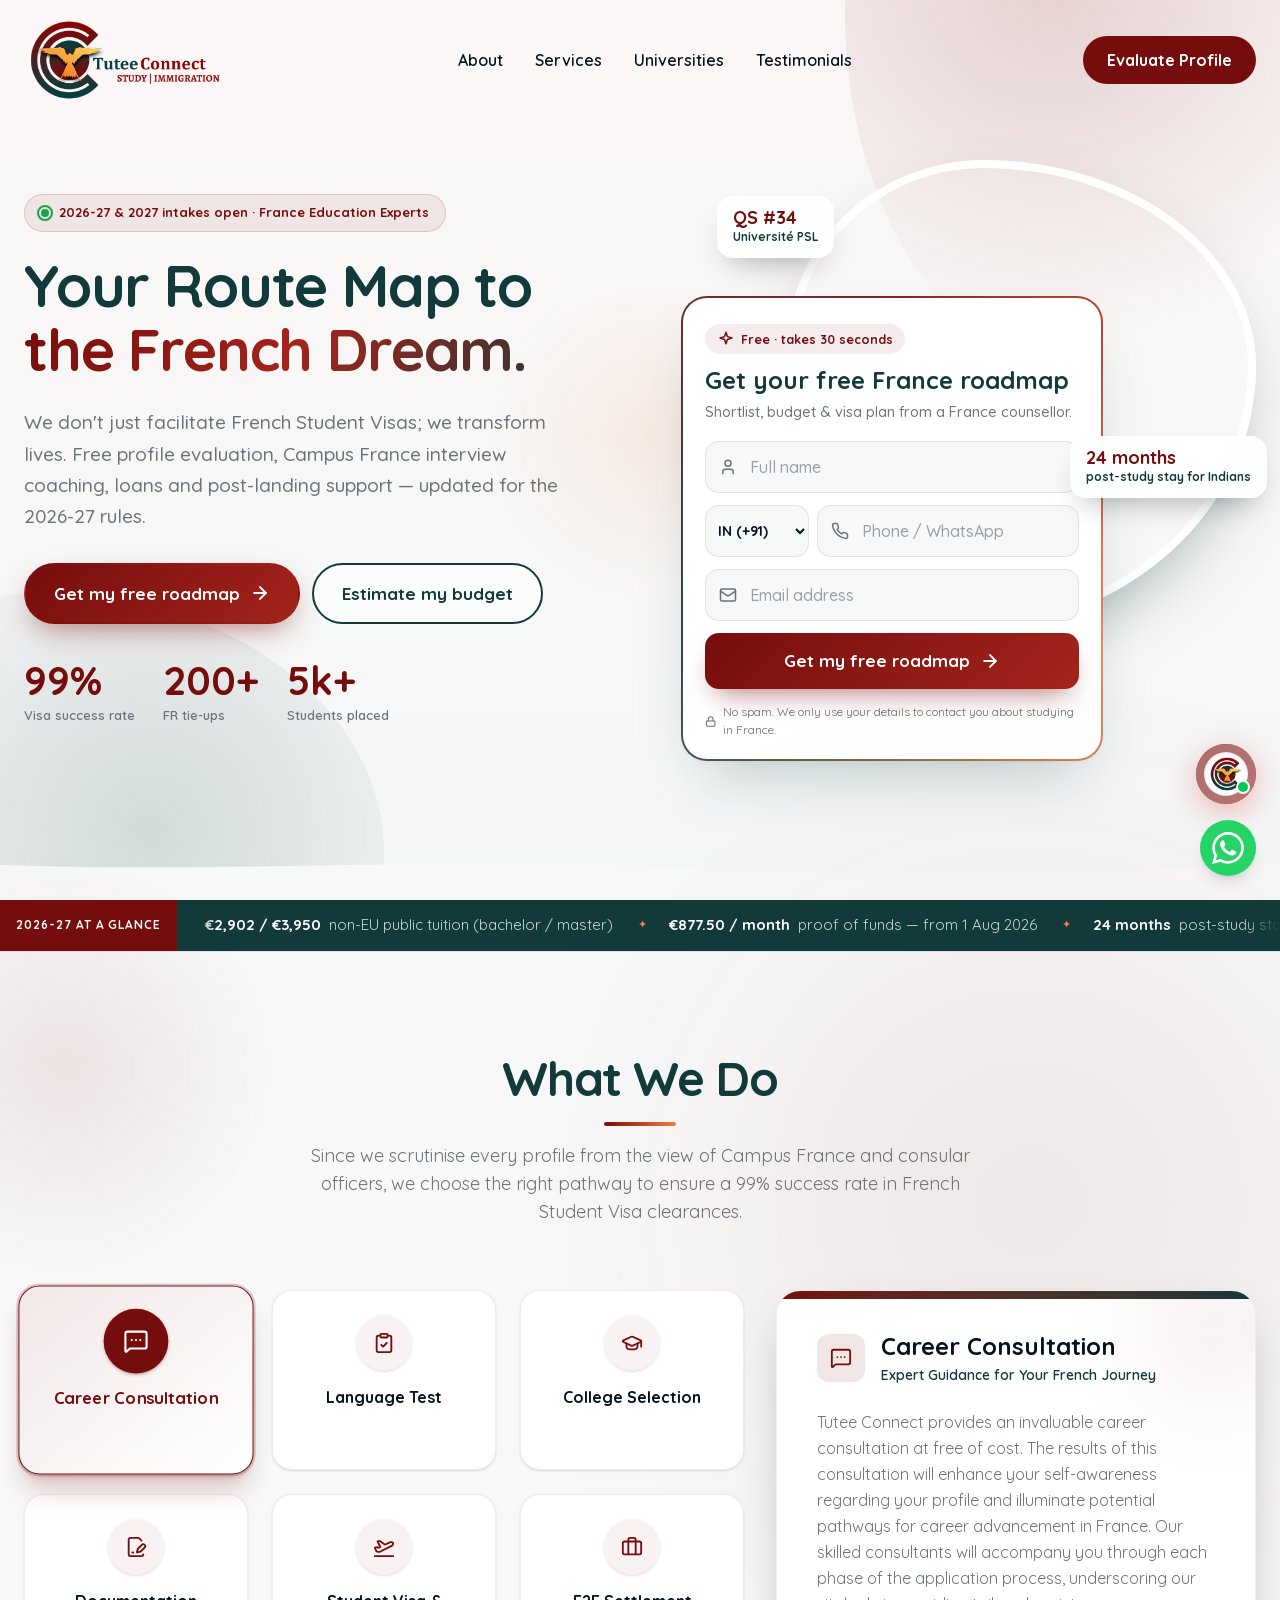
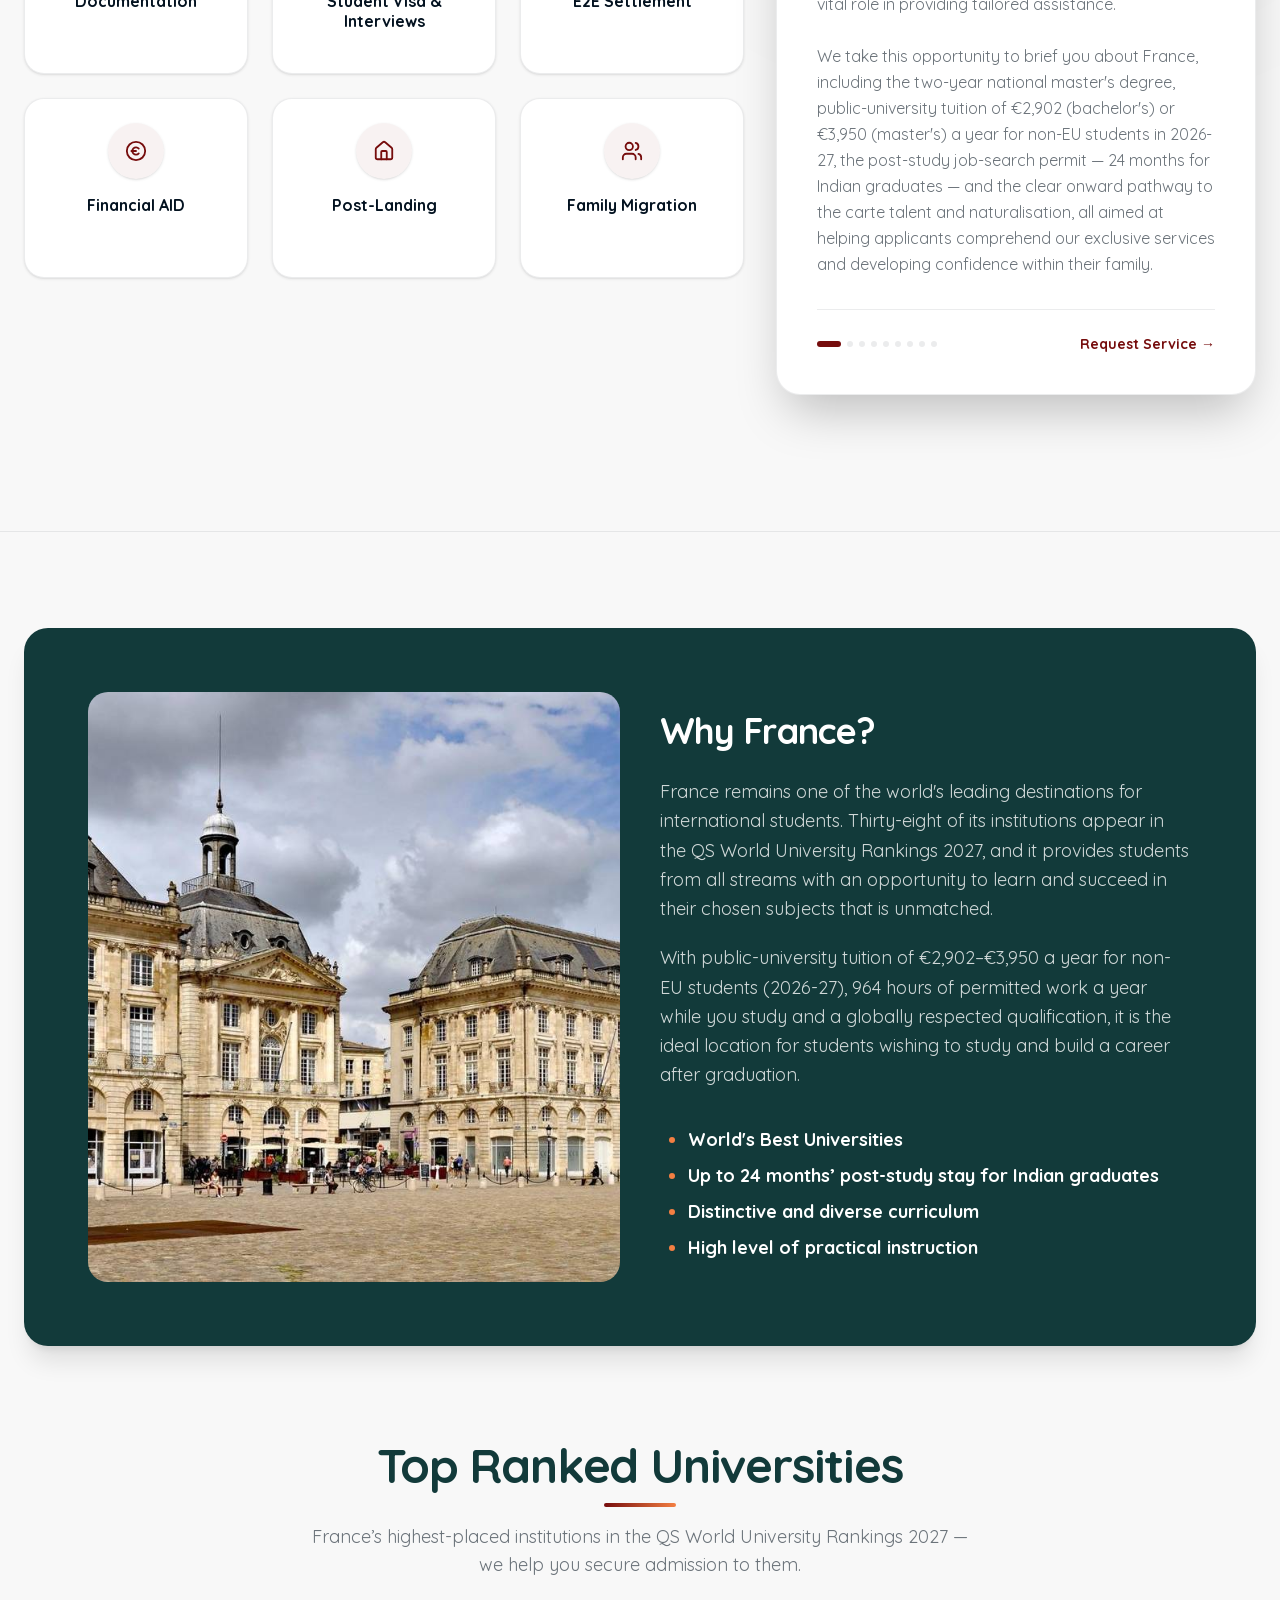
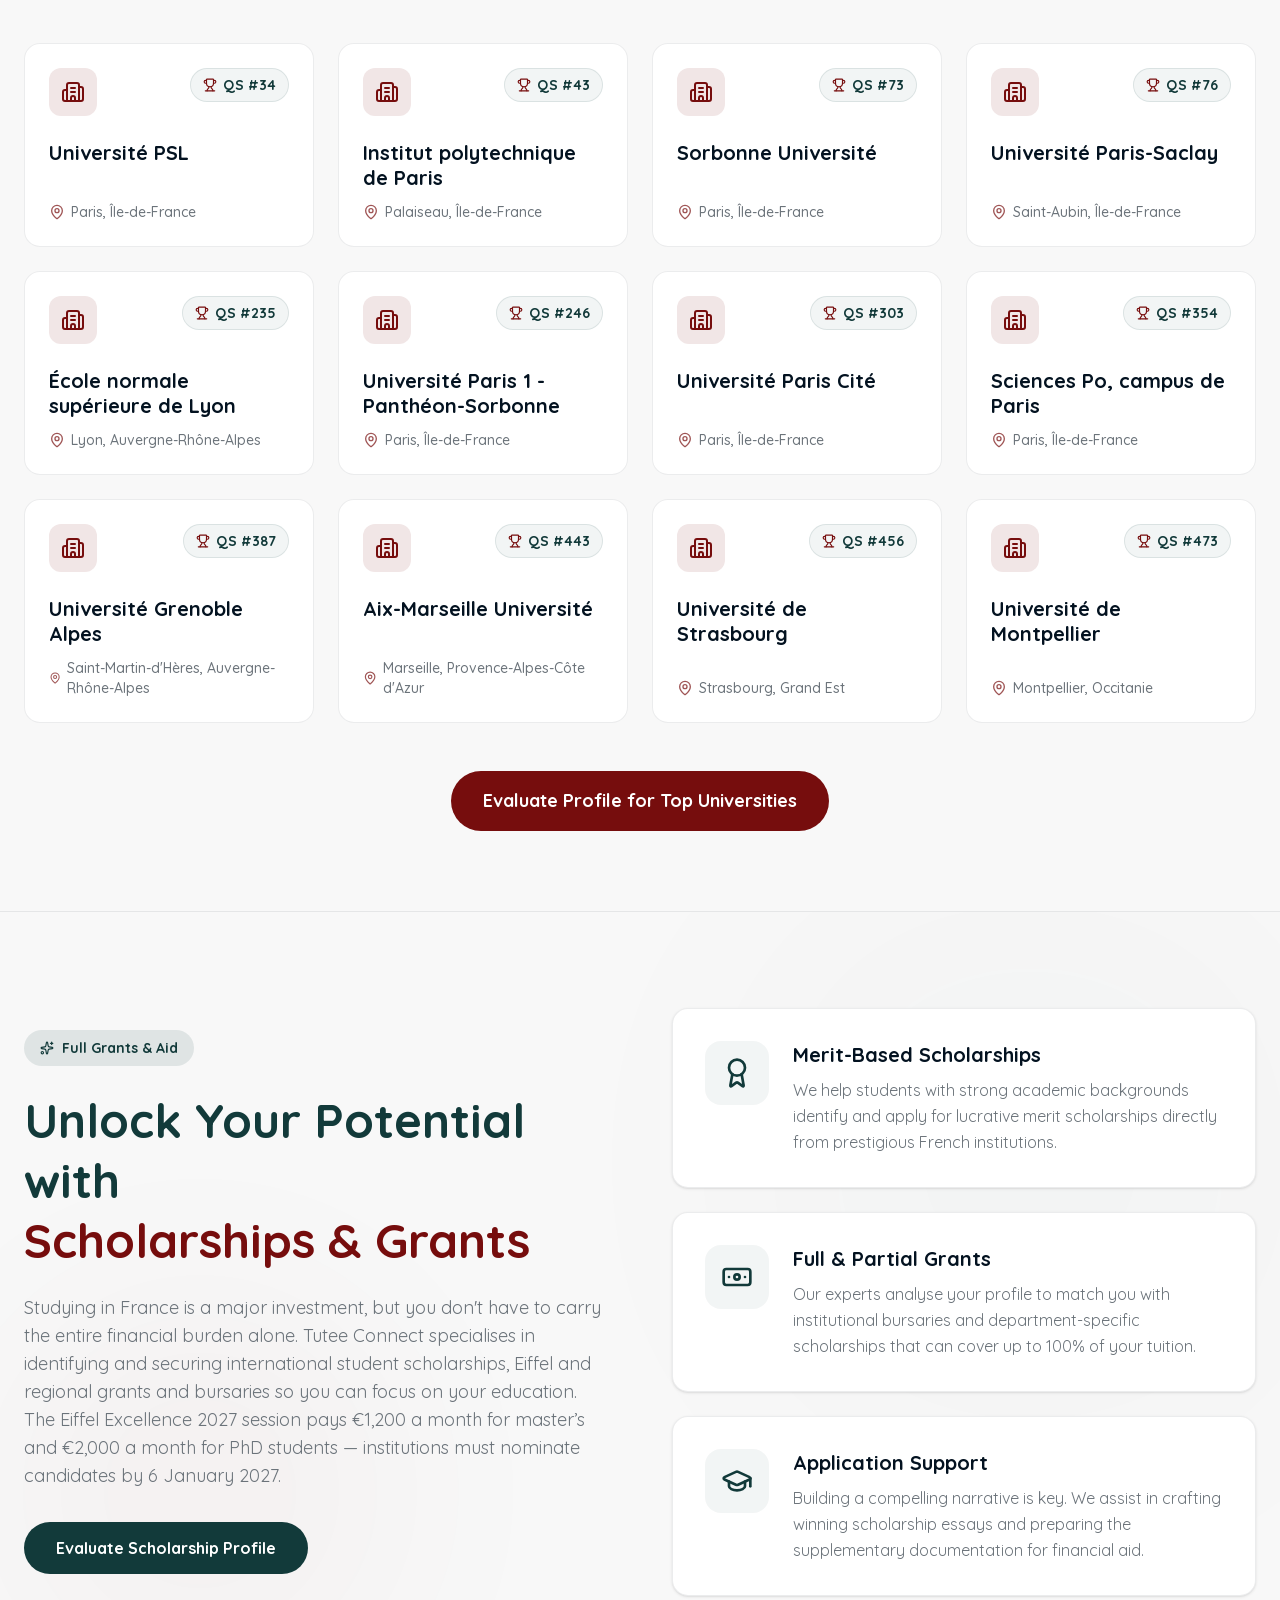
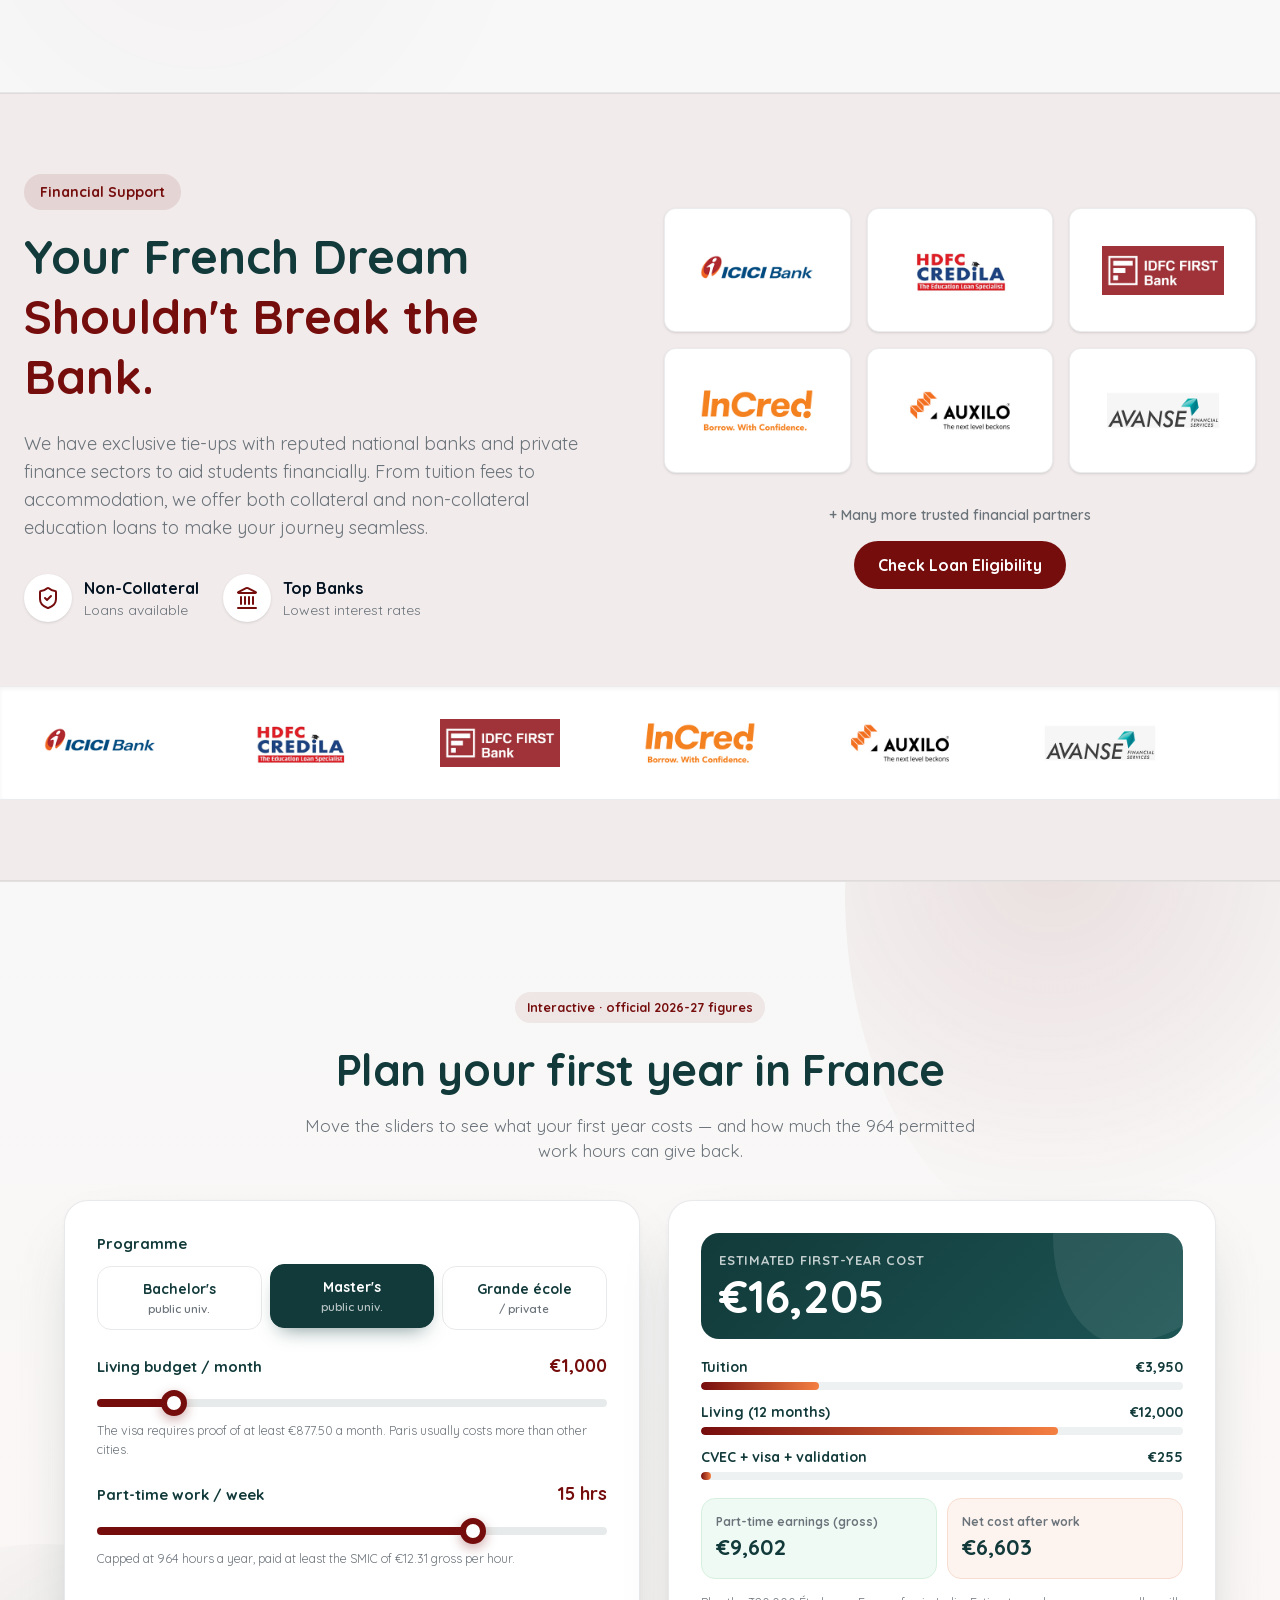
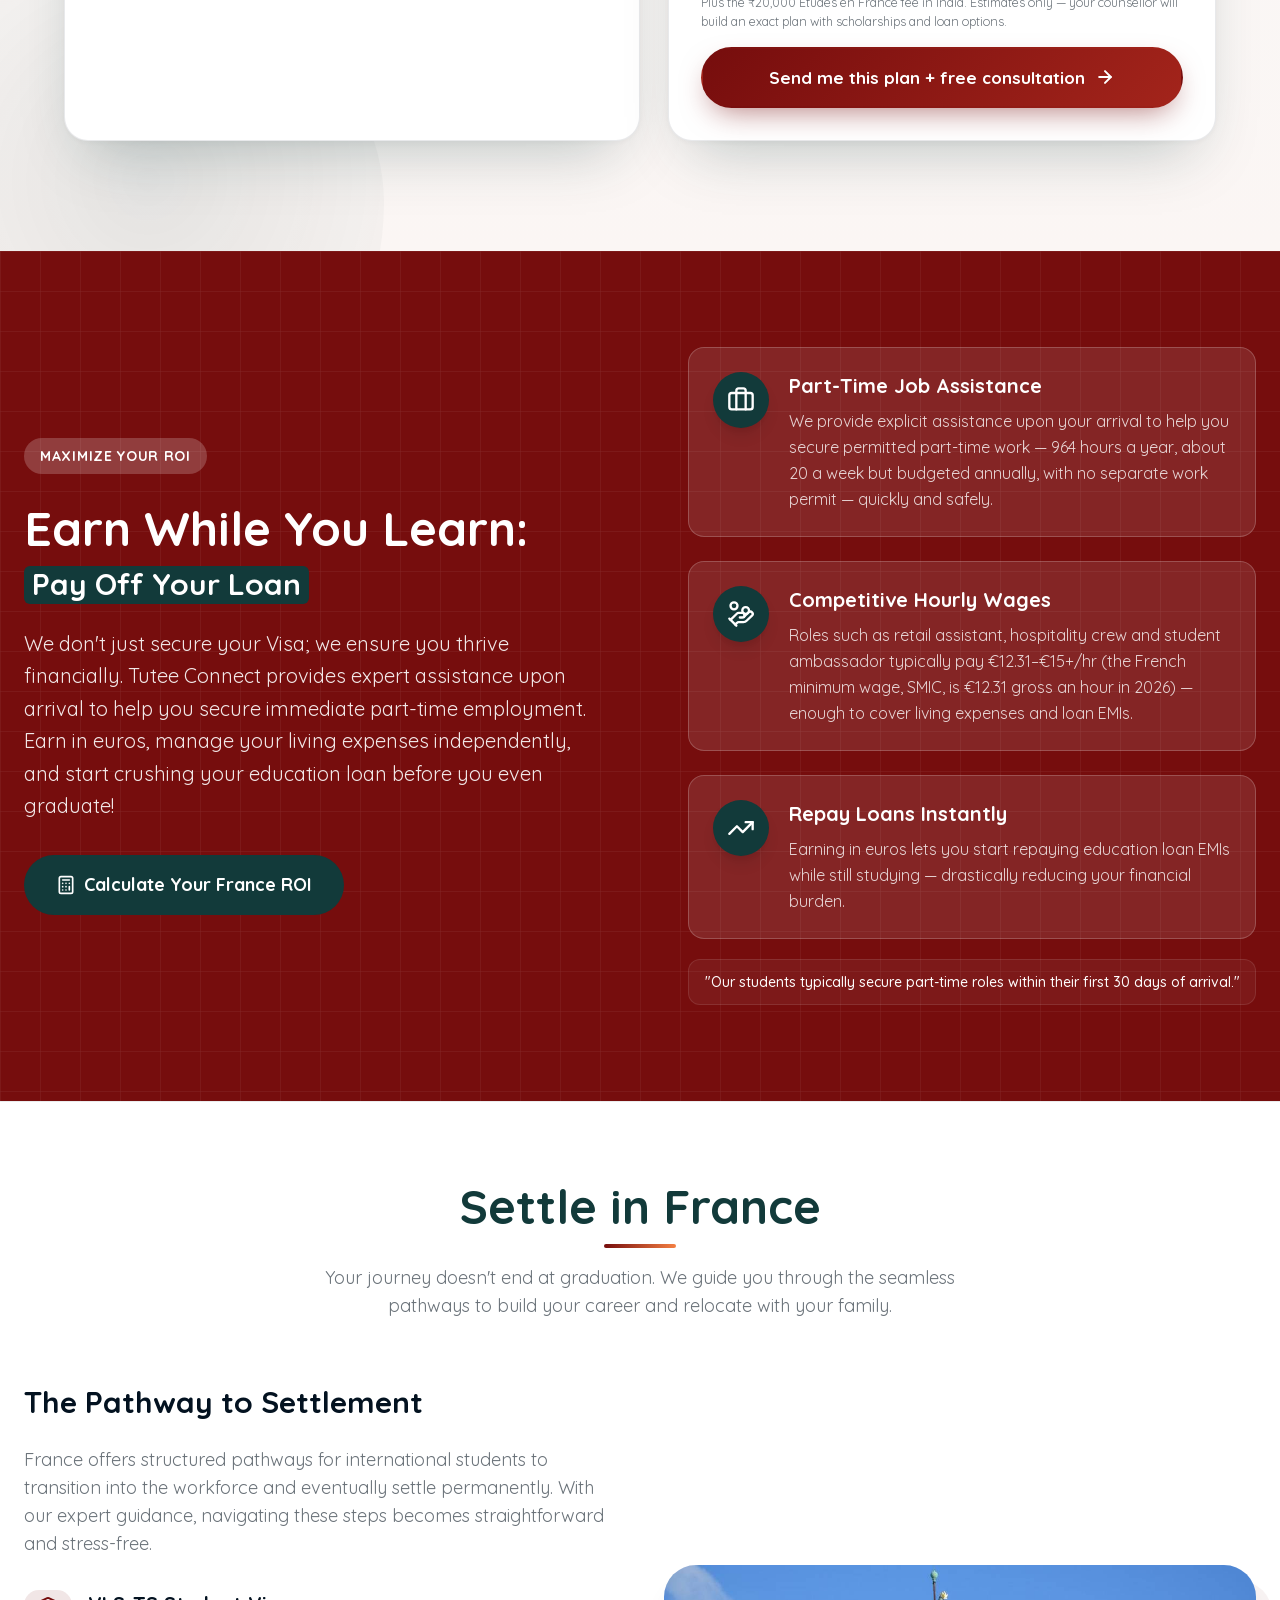
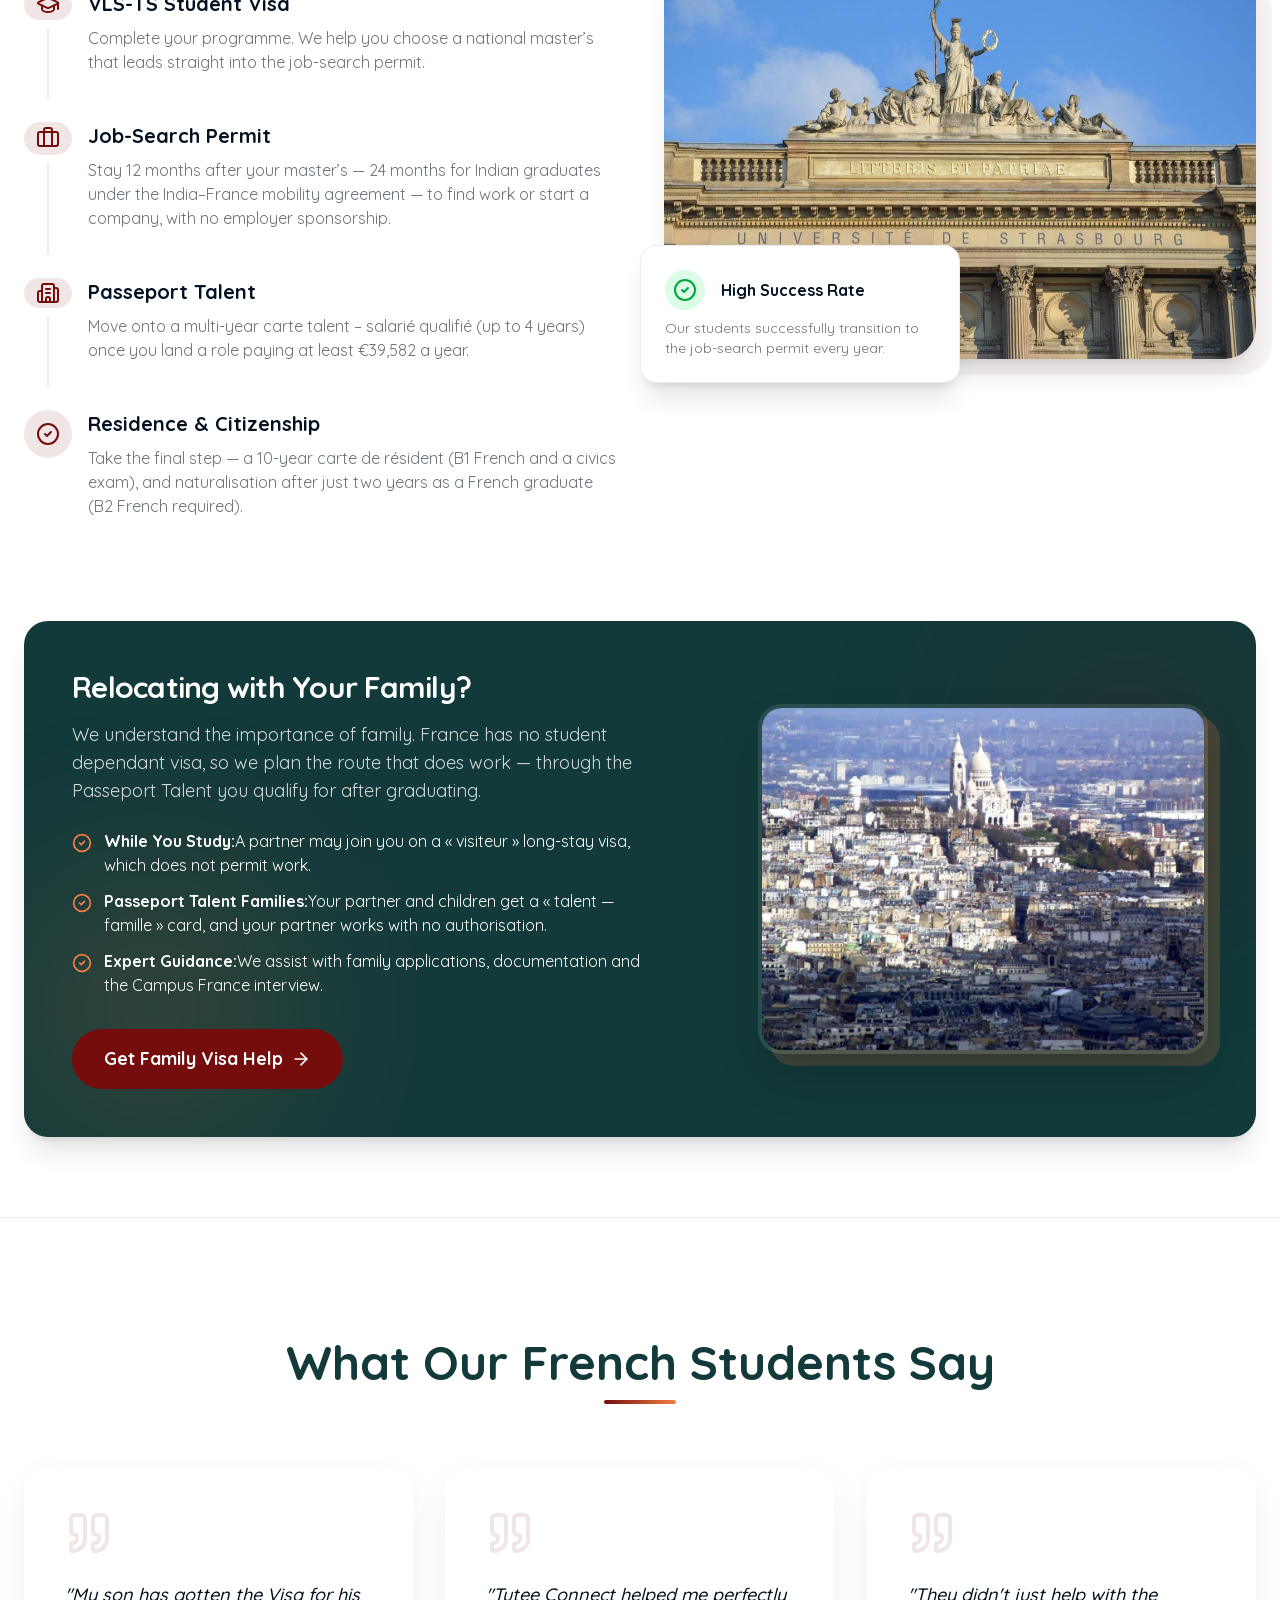
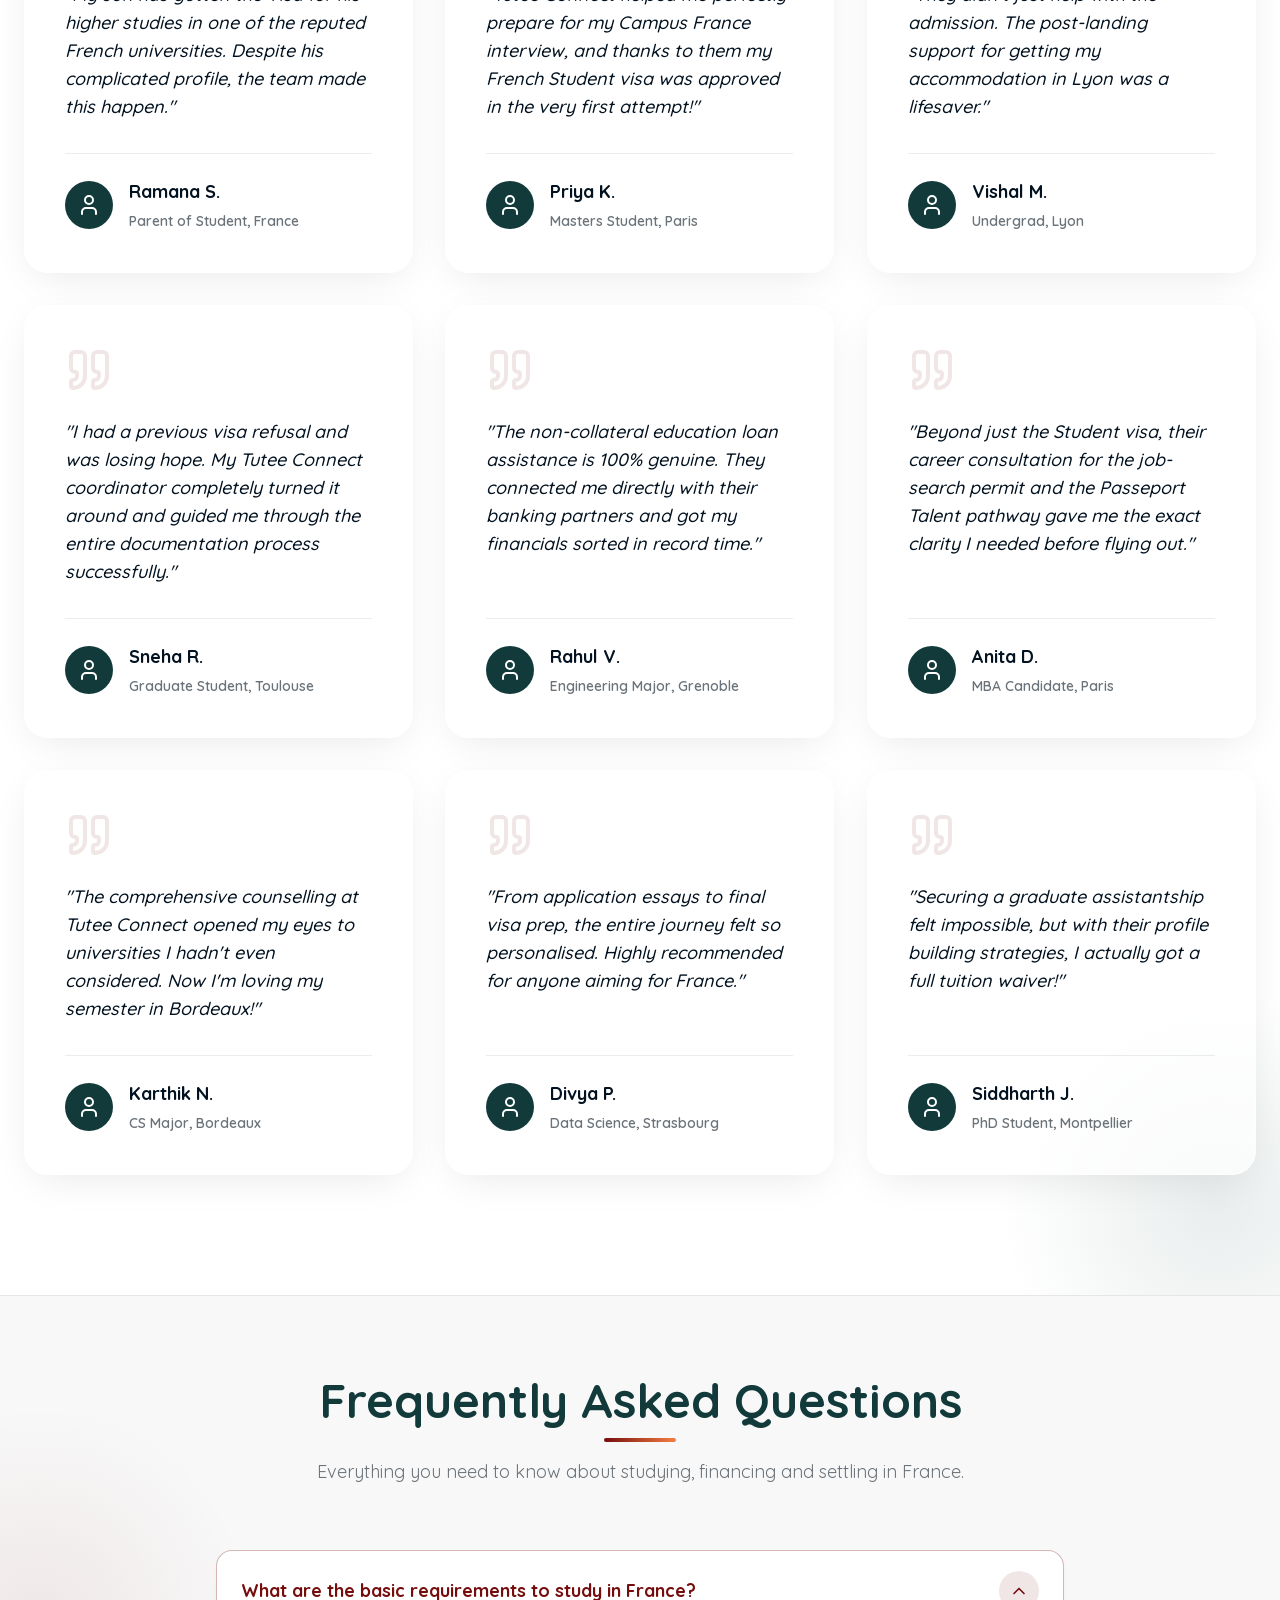
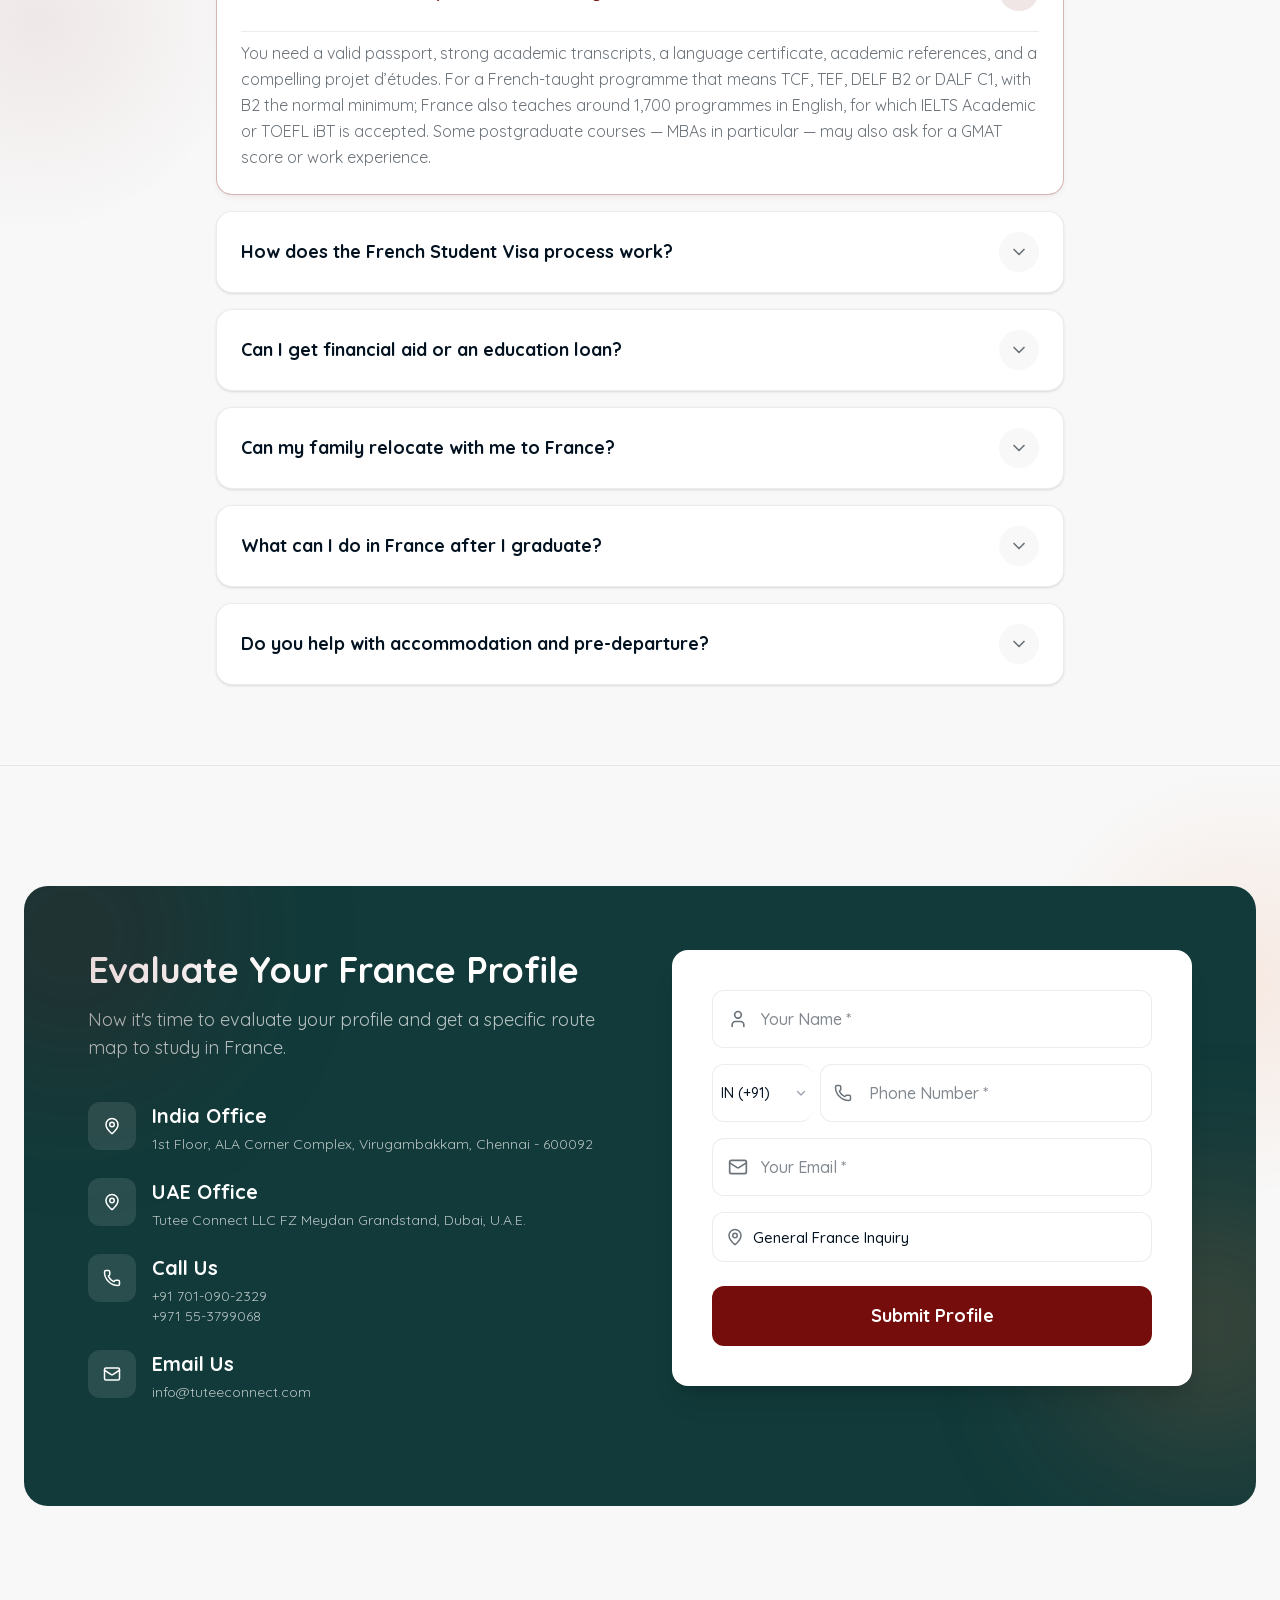
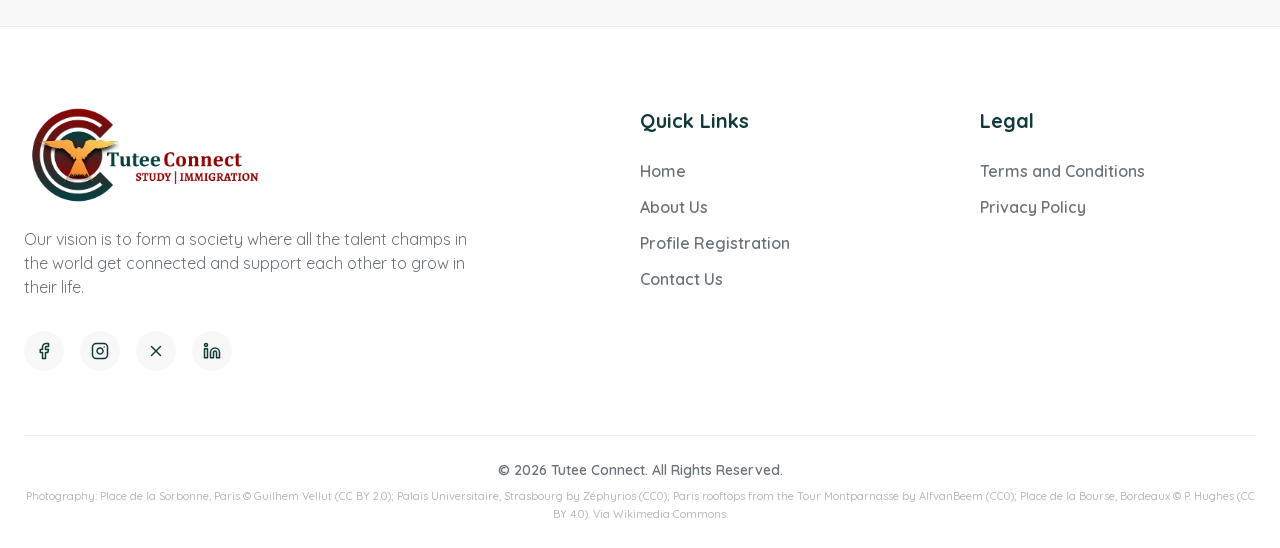
==== index.html @ 2ad83a49 "Ui and layout changes" ====
<!DOCTYPE html>
<html lang="en" style="color-scheme: light;">
<head>
  <meta charset="UTF-8">
  <meta name="viewport" content="width=device-width, initial-scale=1.0">
  <meta name="color-scheme" content="light">
  <title>Study in France 2026-27 | Tutee Connect — Free Profile Evaluation</title>
  <meta name="description" content="France education experts. End-to-end guidance for the VLS-TS student visa, Campus France applications, public university admissions (EUR 2,902 bachelor / EUR 3,950 master for non-EU students in 2026-27), Eiffel scholarships, education loans and settlement. 99% visa success rate.">
  <link rel="icon" href="./assets/img/logo/icon.png">
  <link rel="preload" as="style" href="./assets/css/quicksand.css">
  <link rel="stylesheet" href="./assets/css/quicksand.css">
  <link rel="preload" as="font" type="font/woff2" href="./assets/fonts/quicksand-latin.woff2" crossorigin>
  <link rel="preload" as="image" type="image/webp" href="./assets/img/photos/students-campus.webp" media="(min-width: 768px)">
  <link rel="stylesheet" href="./assets/css/main.css">
  <link rel="stylesheet" href="./assets/css/enhance.css">
  <meta name="theme-color" content="#123a3a">
</head>
<body>
<div class="min-h-screen font-sans selection:bg-primary selection:text-white">
<header class="fixed top-0 left-0 w-full z-50 transition-all duration-300 py-3 sm:py-5"><div class="max-w-7xl mx-auto px-4 sm:px-6 flex justify-between items-center"><a class="flex items-center gap-2" data-scroll-to="top" href="./index.html"><img alt="Tutee Connect Logo" class="h-10 sm:h-14 md:h-16 lg:h-20 max-md:h-[54px] w-auto object-contain transition-all duration-300" src="./assets/img/logo/logo.png"/></a><nav class="hidden md:flex gap-8"><a class="font-semibold text-text-main hover:text-primary transition-colors relative after:content-[''] after:absolute after:-bottom-1 after:left-0 after:w-0 after:h-0.5 after:bg-primary hover:after:w-full after:transition-all" href="https://tuteeconnect.com/about.html" rel="noopener noreferrer" target="_blank">About</a><button class="font-semibold text-text-main hover:text-primary transition-colors relative after:content-[''] after:absolute after:-bottom-1 after:left-0 after:w-0 after:h-0.5 after:bg-primary hover:after:w-full after:transition-all text-left cursor-pointer" data-scroll-to="services">Services</button><a class="font-semibold transition-colors relative after:content-[''] after:absolute after:-bottom-1 after:left-0 after:h-0.5 after:bg-primary hover:after:w-full after:transition-all text-text-main hover:text-primary after:w-0" href="./universities.html">Universities</a><button class="font-semibold text-text-main hover:text-primary transition-colors relative after:content-[''] after:absolute after:-bottom-1 after:left-0 after:w-0 after:h-0.5 after:bg-primary hover:after:w-full after:transition-all text-left cursor-pointer" data-scroll-to="testimonials">Testimonials</button></nav><div class="hidden md:flex items-center gap-3"><button class="cursor-pointer inline-flex items-center justify-center px-6 py-3 bg-primary text-white font-bold rounded-full hover:-translate-y-0.5 hover:bg-primary-dark hover:shadow-lg hover:shadow-primary/30 transition-all" data-scroll-to="contact">Evaluate Profile</button></div><div class="md:hidden flex items-center gap-2"><button class="flex items-center justify-center p-2.5 bg-bg-surface border border-border-color shadow-sm rounded-full text-text-main hover:text-primary transition-all active:scale-95 z-50 cursor-pointer" data-mobile-menu-open=""><svg aria-hidden="true" class="lucide lucide-menu" fill="none" height="24" stroke="currentColor" stroke-linecap="round" stroke-linejoin="round" stroke-width="2.5" viewBox="0 0 24 24" width="24" xmlns="http://www.w3.org/2000/svg"><path d="M4 5h16"></path><path d="M4 12h16"></path><path d="M4 19h16"></path></svg></button></div></div><div class="fixed inset-0 z-[100] transition-all duration-400 ease-out md:hidden flex flex-col invisible opacity-0 pointer-events-none" data-mobile-menu=""><div class="absolute inset-0 bg-secondary/40 backdrop-blur-md" data-mobile-menu-backdrop=""></div><div class="relative h-[90vh] mt-auto w-full bg-bg-surface/95 backdrop-blur-3xl rounded-t-[40px] shadow-2xl flex flex-col overflow-hidden transition-transform duration-500 ease-out will-change-transform translate-y-full" data-mobile-menu-panel=""><div class="flex justify-between items-center p-6 sm:p-8 border-b border-border-color"><h3 class="text-xl font-extrabold text-secondary tracking-tight">Navigation</h3><div class="flex items-center gap-2"><button class="p-2.5 text-text-muted rounded-full bg-bg-dark hover:bg-border-color hover:text-primary transition-all active:scale-95 cursor-pointer" data-mobile-menu-close=""><svg aria-hidden="true" class="lucide lucide-x" fill="none" height="24" stroke="currentColor" stroke-linecap="round" stroke-linejoin="round" stroke-width="3" viewBox="0 0 24 24" width="24" xmlns="http://www.w3.org/2000/svg"><path d="M18 6 6 18"></path><path d="m6 6 12 12"></path></svg></button></div></div><nav class="flex-1 overflow-y-auto px-6 sm:px-8 py-8 flex flex-col gap-6"><a class="group flex items-center justify-between font-extrabold text-secondary text-2xl tracking-tight transition-all" href="https://tuteeconnect.com/about.html" rel="noopener noreferrer" target="_blank"><span class="group-hover:text-primary transition-colors">About</span></a><button class="group flex items-center justify-between font-extrabold text-secondary text-2xl tracking-tight transition-all w-full outline-none text-left cursor-pointer" data-scroll-to="services"><span class="group-hover:text-primary transition-colors">Services</span></button><a class="group flex items-center justify-between font-extrabold text-secondary text-2xl tracking-tight transition-all" href="./universities.html"><span class="group-hover:text-primary transition-colors">Universities</span></a><button class="group flex items-center justify-between font-extrabold text-secondary text-2xl tracking-tight transition-all w-full outline-none text-left cursor-pointer" data-scroll-to="testimonials"><span class="group-hover:text-primary transition-colors">Testimonials</span></button></nav><div class="p-6 sm:p-8 bg-bg-surface/80 backdrop-blur-lg border-t border-border-color"><button class="w-full inline-flex items-center justify-center px-8 py-4 bg-primary text-white font-bold text-[19px] rounded-[20px] shadow-xl shadow-primary/25 hover:shadow-primary/40 focus:ring-4 focus:ring-primary/20 transition-all active:scale-95 cursor-pointer" data-scroll-to="contact">Evaluate Profile</button></div></div></div></header>
<main>
<section class="tx-hero" id="home">
<div class="tx-blobs" aria-hidden="true"><i class="tx-blob tx-b1"></i><i class="tx-blob tx-b2"></i><i class="tx-blob tx-b3"></i></div>
<div class="tx-hero-grid">
<div class="tx-hero-copy">
<span class="tx-badge tx-in" style="--d:0"><i class="tx-dot"></i>2026-27 &amp; 2027 intakes open · France Education Experts</span>
<h1 class="tx-h1 tx-in" style="--d:1"><span class="tx-h1-top">Your Route Map to</span> <span class="tx-morph" data-morph="">
<span class="tx-w is-on">the French Dream.</span><span class="tx-w">a Paris Career.</span><span class="tx-w">a Sorbonne Seat.</span><span class="tx-w">a Top-50 Campus.</span></span></h1>
<p class="tx-lead tx-in" style="--d:2">We don't just facilitate French Student Visas; we transform lives. Free profile evaluation, Campus France interview coaching, loans and post-landing support — updated for the 2026-27 rules.</p>
<div class="tx-ctas tx-in" style="--d:3"><a class="tx-btn tx-btn-primary tx-magnetic" href="#lead" data-open-lead="hero">Get my free roadmap <svg aria-hidden="true" viewBox="0 0 24 24" width="20" height="20" fill="none" stroke="currentColor" stroke-width="2.4" stroke-linecap="round" stroke-linejoin="round"><path d="M5 12h14"/><path d="m12 5 7 7-7 7"/></svg></a><button class="tx-btn tx-btn-ghost" data-scroll-to="calculator">Estimate my budget</button></div>
<div class="tx-stats tx-in" style="--d:4"><div><b data-count="99" data-suffix="%">99%</b><span>Visa success rate</span></div><div><b data-count="200" data-suffix="+">200+</b><span>FR tie-ups</span></div><div><b data-count="5" data-suffix="k+">5k+</b><span>Students placed</span></div></div>
</div>
<div class="tx-hero-visual">
<div class="tx-visual-img tx-parallax" aria-hidden="true"><picture><source media="(max-width: 767px)" srcset="[data-uri]"><source type="image/webp" srcset="./assets/img/photos/students-campus.webp"><img src="./assets/img/photos/students-campus.jpg" alt="" width="1100" height="1048" fetchpriority="high" decoding="async"></picture></div>
<div class="tx-chip tx-chip-a" aria-hidden="true"><b>QS #34</b><span>Université PSL</span></div>
<div class="tx-chip tx-chip-b" aria-hidden="true"><b>24 months</b><span>post-study stay for Indians</span></div>
<div class="tx-card tx-lead-card" id="lead">
<div class="tx-card-head"><span class="tx-pill"><svg aria-hidden="true" viewBox="0 0 24 24" width="18" height="18" fill="none" stroke="currentColor" stroke-width="2" stroke-linecap="round" stroke-linejoin="round"><path d="M12 3l1.9 5.8L20 10.7l-6.1 1.9L12 18.4l-1.9-5.8L4 10.7l6.1-1.9z"/></svg> Free · takes 30 seconds</span><h2>Get your free France roadmap</h2><p>Shortlist, budget &amp; visa plan from a France counsellor.</p></div>
<form class="tx-form" data-lead-form="" novalidate>
<input name="subject" type="hidden" value="New Lead from Tutee Connect France Landing Page!"/>
<input name="from_name" type="hidden" value="Tutee Connect France — Hero roadmap form"/>
<input name="destination" type="hidden" value="France — Hero roadmap form"/>
<input class="tx-hp" name="botcheck" type="checkbox" tabindex="-1" autocomplete="off" aria-hidden="true"/>
<div class="tx-field"><label class="tx-sr" for="hero-name">Full name</label><span class="tx-ico"><svg aria-hidden="true" viewBox="0 0 24 24" width="18" height="18" fill="none" stroke="currentColor" stroke-width="2" stroke-linecap="round" stroke-linejoin="round"><path d="M19 21v-2a4 4 0 0 0-4-4H9a4 4 0 0 0-4 4v2"/><circle cx="12" cy="7" r="4"/></svg></span><input id="hero-name" name="name" type="text" placeholder="Full name" autocomplete="name" required minlength="2" maxlength="120"/></div>
<div class="tx-row"><label class="tx-sr" for="hero-cc">Country code</label><select id="hero-cc" name="country_code" class="tx-cc" autocomplete="tel-country-code"><option value="+971">AE (+971)</option><option value="+93">AF (+93)</option><option value="+54">AR (+54)</option><option value="+43">AT (+43)</option><option value="+61">AU (+61)</option><option value="+32">BE (+32)</option><option value="+55">BR (+55)</option><option value="+41">CH (+41)</option><option value="+56">CL (+56)</option><option value="+86">CN (+86)</option><option value="+57">CO (+57)</option><option value="+49">DE (+49)</option><option value="+45">DK (+45)</option><option value="+213">DZ (+213)</option><option value="+20">EG (+20)</option><option value="+34">ES (+34)</option><option value="+358">FI (+358)</option><option value="+33">FR (+33)</option><option value="+30">GR (+30)</option><option value="+36">HU (+36)</option><option value="+62">ID (+62)</option><option value="+353">IE (+353)</option><option selected="" value="+91">IN (+91)</option><option value="+98">IR (+98)</option><option value="+39">IT (+39)</option><option value="+81">JP (+81)</option><option value="+254">KE (+254)</option><option value="+82">KR (+82)</option><option value="+94">LK (+94)</option><option value="+212">MA (+212)</option><option value="+95">MM (+95)</option><option value="+52">MX (+52)</option><option value="+60">MY (+60)</option><option value="+234">NG (+234)</option><option value="+31">NL (+31)</option><option value="+47">NO (+47)</option><option value="+64">NZ (+64)</option><option value="+51">PE (+51)</option><option value="+63">PH (+63)</option><option value="+92">PK (+92)</option><option value="+48">PL (+48)</option><option value="+351">PT (+351)</option><option value="+974">QA (+974)</option><option value="+40">RO (+40)</option><option value="+7">RU/KZ (+7)</option><option value="+966">SA (+966)</option><option value="+46">SE (+46)</option><option value="+65">SG (+65)</option><option value="+66">TH (+66)</option><option value="+216">TN (+216)</option><option value="+90">TR (+90)</option><option value="+255">TZ (+255)</option><option value="+380">UA (+380)</option><option value="+256">UG (+256)</option><option value="+44">UK (+44)</option><option value="+1">US/CA (+1)</option><option value="+58">VE (+58)</option><option value="+84">VN (+84)</option><option value="+27">ZA (+27)</option></select>
<div class="tx-field tx-grow"><label class="tx-sr" for="hero-phone">Phone number</label><span class="tx-ico"><svg aria-hidden="true" viewBox="0 0 24 24" width="18" height="18" fill="none" stroke="currentColor" stroke-width="2" stroke-linecap="round" stroke-linejoin="round"><path d="M22 16.92v3a2 2 0 0 1-2.18 2 19.8 19.8 0 0 1-8.63-3.07 19.5 19.5 0 0 1-6-6A19.8 19.8 0 0 1 2.1 4.18 2 2 0 0 1 4.11 2h3a2 2 0 0 1 2 1.72c.13.96.36 1.9.7 2.81a2 2 0 0 1-.45 2.11L8.1 9.9a16 16 0 0 0 6 6l1.27-1.27a2 2 0 0 1 2.11-.45c.9.34 1.85.57 2.81.7A2 2 0 0 1 22 16.92z"/></svg></span><input id="hero-phone" name="phone_number" type="tel" inputmode="tel" placeholder="Phone / WhatsApp" autocomplete="tel-national" required maxlength="20"/></div></div>
<div class="tx-field"><label class="tx-sr" for="hero-email">Email</label><span class="tx-ico"><svg aria-hidden="true" viewBox="0 0 24 24" width="18" height="18" fill="none" stroke="currentColor" stroke-width="2" stroke-linecap="round" stroke-linejoin="round"><rect width="20" height="16" x="2" y="4" rx="2"/><path d="m22 7-8.97 5.7a1.94 1.94 0 0 1-2.06 0L2 7"/></svg></span><input id="hero-email" name="email" type="email" inputmode="email" placeholder="Email address" autocomplete="email" required maxlength="200"/></div>
<button class="tx-submit" type="submit" data-submit-btn="">Get my free roadmap <svg aria-hidden="true" viewBox="0 0 24 24" width="20" height="20" fill="none" stroke="currentColor" stroke-width="2.4" stroke-linecap="round" stroke-linejoin="round"><path d="M5 12h14"/><path d="m12 5 7 7-7 7"/></svg></button>
<div class="tx-ok hidden" data-form-success="" role="status"><svg class="tx-check" viewBox="0 0 52 52" aria-hidden="true"><circle cx="26" cy="26" r="24"/><path d="M15 27l7 7 15-15"/></svg><div><strong>You’re on the list!</strong><span>A France counsellor will call you within one working day.</span></div></div>
<div class="tx-err hidden" data-form-error="" role="alert"><span data-form-error-text="">Submission failed. Please try again.</span></div>
<p class="tx-privacy"><svg aria-hidden="true" viewBox="0 0 24 24" width="13" height="13" fill="none" stroke="currentColor" stroke-width="2.2" stroke-linecap="round" stroke-linejoin="round"><rect width="18" height="11" x="3" y="11" rx="2"/><path d="M7 11V7a5 5 0 0 1 10 0v4"/></svg> No spam. We only use your details to contact you about studying in France.</p>
</form>
</div>
</div>
</div>
<svg class="tx-wave" viewBox="0 0 1440 90" preserveAspectRatio="none" aria-hidden="true"><path fill="var(--color-bg-dark)"><animate attributeName="d" dur="14s" repeatCount="indefinite" calcMode="spline" keySplines=".45 0 .55 1;.45 0 .55 1" values="M0 50 C 240 10 480 90 720 50 S 1200 10 1440 50 V90 H0Z;M0 40 C 260 80 520 0 760 45 S 1220 85 1440 35 V90 H0Z;M0 50 C 240 10 480 90 720 50 S 1200 10 1440 50 V90 H0Z"/></path></svg>
</section>
<div class="tx-ticker" aria-label="France 2026-27 key figures"><div class="tx-ticker-label">2026-27 at a glance</div><div class="tx-ticker-viewport"><ul class="tx-ticker-track">
<li><b>€2,902 / €3,950</b> non-EU public tuition (bachelor / master)</li>
<li><b>€877.50 / month</b> proof of funds — from 1 Aug 2026</li>
<li><b>24 months</b> post-study stay for Indian graduates</li>
<li><b>964 hrs / year</b> part-time work allowed</li>
<li><b>€1,200 / month</b> Eiffel Excellence (master's)</li>
<li><b>€12.31 / hr</b> French minimum wage (SMIC)</li>
<li><b>1,700+</b> programmes taught in English</li>
<li><b>₹20,000</b> Études en France fee (India)</li>
</ul></div></div>
<section class="py-24 max-md:py-16 relative bg-bg-dark border-y border-border-color" id="services"><div class="absolute top-0 right-0 w-[500px] h-[500px] bg-primary rounded-full blur-[150px] opacity-10 pointer-events-none"></div><div class="max-w-7xl mx-auto px-6 max-md:px-4"><div class="text-center mb-16 max-md:mb-10 reveal"><h2 class="text-4xl md:text-5xl max-md:text-[32px] font-extrabold text-secondary mb-4 max-md:mb-3 tracking-tight leading-tight">What We Do</h2><p class="text-text-muted text-lg max-md:text-[17px] max-md:px-2 max-w-2xl mx-auto">Since we scrutinise every profile from the view of Campus France and consular officers, we choose the right pathway to ensure a 99% success rate in French Student Visa clearances.</p></div><div class="hidden md:flex flex-col-reverse lg:flex-row gap-8 items-start relative pb-10"><div class="w-full lg:w-3/5 grid grid-cols-2 md:grid-cols-3 md:last:col-span-1 gap-4 lg:gap-6 z-10"><div class="h-full last:col-span-2 md:last:col-span-1"><div class="cursor-pointer bg-bg-surface border rounded-[20px] p-4 lg:p-6 transition-all duration-300 relative overflow-hidden flex flex-col items-center text-center group min-h-[160px] lg:min-h-[180px] h-full shadow-sm hover:-translate-y-2 border-primary outline outline-2 outline-primary/20 shadow-xl shadow-primary/20 xl:scale-105 z-20" data-service-card=""><div class="absolute inset-0 bg-gradient-to-br from-primary/10 to-transparent transition-opacity duration-300 opacity-100" data-service-card-wash=""></div><div class="w-14 h-14 rounded-full flex items-center justify-center mb-4 transition-all duration-300 shadow-sm relative z-10 bg-primary text-white scale-110 shadow-primary/30" data-service-card-icon=""><svg aria-hidden="true" class="lucide lucide-message-square-more" fill="none" height="22" stroke="currentColor" stroke-linecap="round" stroke-linejoin="round" stroke-width="2" viewBox="0 0 24 24" width="22" xmlns="http://www.w3.org/2000/svg"><path d="M22 17a2 2 0 0 1-2 2H6.828a2 2 0 0 0-1.414.586l-2.202 2.202A.71.71 0 0 1 2 21.286V5a2 2 0 0 1 2-2h16a2 2 0 0 1 2 2z"></path><path d="M12 11h.01"></path><path d="M16 11h.01"></path><path d="M8 11h.01"></path></svg></div><h3 class="text-sm lg:text-base font-bold leading-tight relative z-10 transition-colors duration-300 text-primary" data-service-card-title="">Career Consultation</h3></div></div><div class="h-full last:col-span-2 md:last:col-span-1"><div class="cursor-pointer bg-bg-surface border rounded-[20px] p-4 lg:p-6 transition-all duration-300 relative overflow-hidden flex flex-col items-center text-center group min-h-[160px] lg:min-h-[180px] h-full shadow-sm hover:-translate-y-2 border-border-color hover:border-primary/50 hover:shadow-lg z-10" data-service-card=""><div class="absolute inset-0 bg-gradient-to-br from-primary/10 to-transparent transition-opacity duration-300 opacity-0 group-hover:opacity-100" data-service-card-wash=""></div><div class="w-14 h-14 rounded-full flex items-center justify-center mb-4 transition-all duration-300 shadow-sm relative z-10 bg-primary/5 text-primary group-hover:bg-primary/10 group-hover:scale-110" data-service-card-icon=""><svg aria-hidden="true" class="lucide lucide-clipboard-check" fill="none" height="22" stroke="currentColor" stroke-linecap="round" stroke-linejoin="round" stroke-width="2" viewBox="0 0 24 24" width="22" xmlns="http://www.w3.org/2000/svg"><rect height="4" rx="1" ry="1" width="8" x="8" y="2"></rect><path d="M16 4h2a2 2 0 0 1 2 2v14a2 2 0 0 1-2 2H6a2 2 0 0 1-2-2V6a2 2 0 0 1 2-2h2"></path><path d="m9 14 2 2 4-4"></path></svg></div><h3 class="text-sm lg:text-base font-bold leading-tight relative z-10 transition-colors duration-300 text-text-main group-hover:text-primary" data-service-card-title="">Language Test</h3></div></div><div class="h-full last:col-span-2 md:last:col-span-1"><div class="cursor-pointer bg-bg-surface border rounded-[20px] p-4 lg:p-6 transition-all duration-300 relative overflow-hidden flex flex-col items-center text-center group min-h-[160px] lg:min-h-[180px] h-full shadow-sm hover:-translate-y-2 border-border-color hover:border-primary/50 hover:shadow-lg z-10" data-service-card=""><div class="absolute inset-0 bg-gradient-to-br from-primary/10 to-transparent transition-opacity duration-300 opacity-0 group-hover:opacity-100" data-service-card-wash=""></div><div class="w-14 h-14 rounded-full flex items-center justify-center mb-4 transition-all duration-300 shadow-sm relative z-10 bg-primary/5 text-primary group-hover:bg-primary/10 group-hover:scale-110" data-service-card-icon=""><svg aria-hidden="true" class="lucide lucide-graduation-cap" fill="none" height="22" stroke="currentColor" stroke-linecap="round" stroke-linejoin="round" stroke-width="2" viewBox="0 0 24 24" width="22" xmlns="http://www.w3.org/2000/svg"><path d="M21.42 10.922a1 1 0 0 0-.019-1.838L12.83 5.18a2 2 0 0 0-1.66 0L2.6 9.08a1 1 0 0 0 0 1.832l8.57 3.908a2 2 0 0 0 1.66 0z"></path><path d="M22 10v6"></path><path d="M6 12.5V16a6 3 0 0 0 12 0v-3.5"></path></svg></div><h3 class="text-sm lg:text-base font-bold leading-tight relative z-10 transition-colors duration-300 text-text-main group-hover:text-primary" data-service-card-title="">College Selection</h3></div></div><div class="h-full last:col-span-2 md:last:col-span-1"><div class="cursor-pointer bg-bg-surface border rounded-[20px] p-4 lg:p-6 transition-all duration-300 relative overflow-hidden flex flex-col items-center text-center group min-h-[160px] lg:min-h-[180px] h-full shadow-sm hover:-translate-y-2 border-border-color hover:border-primary/50 hover:shadow-lg z-10" data-service-card=""><div class="absolute inset-0 bg-gradient-to-br from-primary/10 to-transparent transition-opacity duration-300 opacity-0 group-hover:opacity-100" data-service-card-wash=""></div><div class="w-14 h-14 rounded-full flex items-center justify-center mb-4 transition-all duration-300 shadow-sm relative z-10 bg-primary/5 text-primary group-hover:bg-primary/10 group-hover:scale-110" data-service-card-icon=""><svg aria-hidden="true" class="lucide lucide-file-pen-line" fill="none" height="22" stroke="currentColor" stroke-linecap="round" stroke-linejoin="round" stroke-width="2" viewBox="0 0 24 24" width="22" xmlns="http://www.w3.org/2000/svg"><path d="m18 5-2.414-2.414A2 2 0 0 0 14.172 2H6a2 2 0 0 0-2 2v16a2 2 0 0 0 2 2h12a2 2 0 0 0 2-2"></path><path d="M21.378 12.626a1 1 0 0 0-3.004-3.004l-4.01 4.012a2 2 0 0 0-.506.854l-.837 2.87a.5.5 0 0 0 .62.62l2.87-.837a2 2 0 0 0 .854-.506z"></path><path d="M8 18h1"></path></svg></div><h3 class="text-sm lg:text-base font-bold leading-tight relative z-10 transition-colors duration-300 text-text-main group-hover:text-primary" data-service-card-title="">Documentation</h3></div></div><div class="h-full last:col-span-2 md:last:col-span-1"><div class="cursor-pointer bg-bg-surface border rounded-[20px] p-4 lg:p-6 transition-all duration-300 relative overflow-hidden flex flex-col items-center text-center group min-h-[160px] lg:min-h-[180px] h-full shadow-sm hover:-translate-y-2 border-border-color hover:border-primary/50 hover:shadow-lg z-10" data-service-card=""><div class="absolute inset-0 bg-gradient-to-br from-primary/10 to-transparent transition-opacity duration-300 opacity-0 group-hover:opacity-100" data-service-card-wash=""></div><div class="w-14 h-14 rounded-full flex items-center justify-center mb-4 transition-all duration-300 shadow-sm relative z-10 bg-primary/5 text-primary group-hover:bg-primary/10 group-hover:scale-110" data-service-card-icon=""><svg aria-hidden="true" class="lucide lucide-plane-takeoff" fill="none" height="22" stroke="currentColor" stroke-linecap="round" stroke-linejoin="round" stroke-width="2" viewBox="0 0 24 24" width="22" xmlns="http://www.w3.org/2000/svg"><path d="M2 22h20"></path><path d="M6.36 17.4 4 17l-2-4 1.1-.55a2 2 0 0 1 1.8 0l.17.1a2 2 0 0 0 1.8 0L8 12 5 6l.9-.45a2 2 0 0 1 2.09.2l4.02 3a2 2 0 0 0 2.1.2l4.19-2.06a2.41 2.41 0 0 1 1.73-.17L21 7a1.4 1.4 0 0 1 .87 1.99l-.38.76c-.23.46-.6.84-1.07 1.08L7.58 17.2a2 2 0 0 1-1.22.18Z"></path></svg></div><h3 class="text-sm lg:text-base font-bold leading-tight relative z-10 transition-colors duration-300 text-text-main group-hover:text-primary" data-service-card-title="">Student Visa &amp; Interviews</h3></div></div><div class="h-full last:col-span-2 md:last:col-span-1"><div class="cursor-pointer bg-bg-surface border rounded-[20px] p-4 lg:p-6 transition-all duration-300 relative overflow-hidden flex flex-col items-center text-center group min-h-[160px] lg:min-h-[180px] h-full shadow-sm hover:-translate-y-2 border-border-color hover:border-primary/50 hover:shadow-lg z-10" data-service-card=""><div class="absolute inset-0 bg-gradient-to-br from-primary/10 to-transparent transition-opacity duration-300 opacity-0 group-hover:opacity-100" data-service-card-wash=""></div><div class="w-14 h-14 rounded-full flex items-center justify-center mb-4 transition-all duration-300 shadow-sm relative z-10 bg-primary/5 text-primary group-hover:bg-primary/10 group-hover:scale-110" data-service-card-icon=""><svg aria-hidden="true" class="lucide lucide-briefcase" fill="none" height="22" stroke="currentColor" stroke-linecap="round" stroke-linejoin="round" stroke-width="2" viewBox="0 0 24 24" width="22" xmlns="http://www.w3.org/2000/svg"><path d="M16 20V4a2 2 0 0 0-2-2h-4a2 2 0 0 0-2 2v16"></path><rect height="14" rx="2" width="20" x="2" y="6"></rect></svg></div><h3 class="text-sm lg:text-base font-bold leading-tight relative z-10 transition-colors duration-300 text-text-main group-hover:text-primary" data-service-card-title="">E2E Settlement</h3></div></div><div class="h-full last:col-span-2 md:last:col-span-1"><div class="cursor-pointer bg-bg-surface border rounded-[20px] p-4 lg:p-6 transition-all duration-300 relative overflow-hidden flex flex-col items-center text-center group min-h-[160px] lg:min-h-[180px] h-full shadow-sm hover:-translate-y-2 border-border-color hover:border-primary/50 hover:shadow-lg z-10" data-service-card=""><div class="absolute inset-0 bg-gradient-to-br from-primary/10 to-transparent transition-opacity duration-300 opacity-0 group-hover:opacity-100" data-service-card-wash=""></div><div class="w-14 h-14 rounded-full flex items-center justify-center mb-4 transition-all duration-300 shadow-sm relative z-10 bg-primary/5 text-primary group-hover:bg-primary/10 group-hover:scale-110" data-service-card-icon=""><svg aria-hidden="true" class="lucide lucide-circle-euro" fill="none" height="22" stroke="currentColor" stroke-linecap="round" stroke-linejoin="round" stroke-width="2" viewBox="0 0 24 24" width="22" xmlns="http://www.w3.org/2000/svg"><circle cx="12" cy="12" r="10"></circle><path d="M7 12h5"></path><path d="M15 9.4a4 4 0 1 0 0 5.2"></path></svg></div><h3 class="text-sm lg:text-base font-bold leading-tight relative z-10 transition-colors duration-300 text-text-main group-hover:text-primary" data-service-card-title="">Financial AID</h3></div></div><div class="h-full last:col-span-2 md:last:col-span-1"><div class="cursor-pointer bg-bg-surface border rounded-[20px] p-4 lg:p-6 transition-all duration-300 relative overflow-hidden flex flex-col items-center text-center group min-h-[160px] lg:min-h-[180px] h-full shadow-sm hover:-translate-y-2 border-border-color hover:border-primary/50 hover:shadow-lg z-10" data-service-card=""><div class="absolute inset-0 bg-gradient-to-br from-primary/10 to-transparent transition-opacity duration-300 opacity-0 group-hover:opacity-100" data-service-card-wash=""></div><div class="w-14 h-14 rounded-full flex items-center justify-center mb-4 transition-all duration-300 shadow-sm relative z-10 bg-primary/5 text-primary group-hover:bg-primary/10 group-hover:scale-110" data-service-card-icon=""><svg aria-hidden="true" class="lucide lucide-house" fill="none" height="22" stroke="currentColor" stroke-linecap="round" stroke-linejoin="round" stroke-width="2" viewBox="0 0 24 24" width="22" xmlns="http://www.w3.org/2000/svg"><path d="M15 21v-8a1 1 0 0 0-1-1h-4a1 1 0 0 0-1 1v8"></path><path d="M3 10a2 2 0 0 1 .709-1.528l7-6a2 2 0 0 1 2.582 0l7 6A2 2 0 0 1 21 10v9a2 2 0 0 1-2 2H5a2 2 0 0 1-2-2z"></path></svg></div><h3 class="text-sm lg:text-base font-bold leading-tight relative z-10 transition-colors duration-300 text-text-main group-hover:text-primary" data-service-card-title="">Post-Landing</h3></div></div><div class="h-full last:col-span-2 md:last:col-span-1"><div class="cursor-pointer bg-bg-surface border rounded-[20px] p-4 lg:p-6 transition-all duration-300 relative overflow-hidden flex flex-col items-center text-center group min-h-[160px] lg:min-h-[180px] h-full shadow-sm hover:-translate-y-2 border-border-color hover:border-primary/50 hover:shadow-lg z-10" data-service-card=""><div class="absolute inset-0 bg-gradient-to-br from-primary/10 to-transparent transition-opacity duration-300 opacity-0 group-hover:opacity-100" data-service-card-wash=""></div><div class="w-14 h-14 rounded-full flex items-center justify-center mb-4 transition-all duration-300 shadow-sm relative z-10 bg-primary/5 text-primary group-hover:bg-primary/10 group-hover:scale-110" data-service-card-icon=""><svg aria-hidden="true" class="lucide lucide-users" fill="none" height="22" stroke="currentColor" stroke-linecap="round" stroke-linejoin="round" stroke-width="2" viewBox="0 0 24 24" width="22" xmlns="http://www.w3.org/2000/svg"><path d="M16 21v-2a4 4 0 0 0-4-4H6a4 4 0 0 0-4 4v2"></path><path d="M16 3.128a4 4 0 0 1 0 7.744"></path><path d="M22 21v-2a4 4 0 0 0-3-3.87"></path><circle cx="9" cy="7" r="4"></circle></svg></div><h3 class="text-sm lg:text-base font-bold leading-tight relative z-10 transition-colors duration-300 text-text-main group-hover:text-primary" data-service-card-title="">Family Migration</h3></div></div></div><div class="w-full lg:w-2/5 lg:sticky lg:top-32 pt-4 lg:pt-0 z-20"><div class="bg-bg-surface border border-border-color rounded-[24px] p-8 lg:p-10 shadow-2xl relative overflow-hidden"><div class="absolute top-0 left-0 w-full h-2 bg-gradient-to-r from-primary to-secondary"></div><div class="absolute -top-10 -right-10 w-40 h-40 bg-primary/5 rounded-full blur-2xl"></div><div class="min-h-[350px]"><div class="flex items-center gap-4 mb-6"><div class="w-12 h-12 bg-primary/10 text-primary rounded-xl flex items-center justify-center shrink-0" data-service-panel-icon=""><svg aria-hidden="true" class="lucide lucide-message-square-more" fill="none" height="22" stroke="currentColor" stroke-linecap="round" stroke-linejoin="round" stroke-width="2" viewBox="0 0 24 24" width="22" xmlns="http://www.w3.org/2000/svg"><path d="M22 17a2 2 0 0 1-2 2H6.828a2 2 0 0 0-1.414.586l-2.202 2.202A.71.71 0 0 1 2 21.286V5a2 2 0 0 1 2-2h16a2 2 0 0 1 2 2z"></path><path d="M12 11h.01"></path><path d="M16 11h.01"></path><path d="M8 11h.01"></path></svg></div><div><h3 class="text-2xl font-bold text-text-main leading-tight" data-service-panel-title="">Career Consultation</h3><p class="text-secondary font-semibold text-sm mt-1" data-service-panel-tagline="">Expert Guidance for Your French Journey</p></div></div><div class="prose prose-sm lg:prose-base text-text-muted leading-relaxed whitespace-pre-line" data-service-panel-desc="">Tutee Connect provides an invaluable career consultation at free of cost. The results of this consultation will enhance your self-awareness regarding your profile and illuminate potential pathways for career advancement in France. Our skilled consultants will accompany you through each phase of the application process, underscoring our vital role in providing tailored assistance. We take this opportunity to brief you about France, including the two-year national master's degree, public-university tuition of €2,902 (bachelor's) or €3,950 (master's) a year for non-EU students in 2026-27, the post-study job-search permit — 24 months for Indian graduates — and the clear pathway onward to the carte talent and naturalisation, all aimed at helping applicants comprehend our exclusive services and developing confidence within their family.</div></div><div class="mt-8 pt-6 border-t border-border-color flex justify-between items-center"><div class="flex gap-1.5"><div class="transition-all duration-300 rounded-full h-1.5 w-6 bg-primary" data-service-dot=""></div><div class="transition-all duration-300 rounded-full h-1.5 w-1.5 bg-border-color" data-service-dot=""></div><div class="transition-all duration-300 rounded-full h-1.5 w-1.5 bg-border-color" data-service-dot=""></div><div class="transition-all duration-300 rounded-full h-1.5 w-1.5 bg-border-color" data-service-dot=""></div><div class="transition-all duration-300 rounded-full h-1.5 w-1.5 bg-border-color" data-service-dot=""></div><div class="transition-all duration-300 rounded-full h-1.5 w-1.5 bg-border-color" data-service-dot=""></div><div class="transition-all duration-300 rounded-full h-1.5 w-1.5 bg-border-color" data-service-dot=""></div><div class="transition-all duration-300 rounded-full h-1.5 w-1.5 bg-border-color" data-service-dot=""></div><div class="transition-all duration-300 rounded-full h-1.5 w-1.5 bg-border-color" data-service-dot=""></div></div><button class="text-sm font-bold text-primary hover:text-secondary transition-colors underline-offset-4 hover:underline cursor-pointer" data-scroll-to="contact">Request Service →</button></div></div></div></div><div class="md:hidden"><div class="grid grid-cols-3 gap-3"><button class="flex flex-col items-center justify-center gap-2 p-3 bg-bg-surface border border-border-color rounded-2xl shadow-sm active:scale-95 transition-all duration-200 text-center min-h-[100px] cursor-pointer" data-sheet-open=""><div class="w-11 h-11 rounded-xl bg-primary/10 text-primary flex items-center justify-center shrink-0"><svg aria-hidden="true" class="lucide lucide-message-square-more" fill="none" height="22" stroke="currentColor" stroke-linecap="round" stroke-linejoin="round" stroke-width="2" viewBox="0 0 24 24" width="22" xmlns="http://www.w3.org/2000/svg"><path d="M22 17a2 2 0 0 1-2 2H6.828a2 2 0 0 0-1.414.586l-2.202 2.202A.71.71 0 0 1 2 21.286V5a2 2 0 0 1 2-2h16a2 2 0 0 1 2 2z"></path><path d="M12 11h.01"></path><path d="M16 11h.01"></path><path d="M8 11h.01"></path></svg></div><span class="text-[11.5px] font-bold text-text-main leading-tight">Career Consultation</span></button><button class="flex flex-col items-center justify-center gap-2 p-3 bg-bg-surface border border-border-color rounded-2xl shadow-sm active:scale-95 transition-all duration-200 text-center min-h-[100px] cursor-pointer" data-sheet-open=""><div class="w-11 h-11 rounded-xl bg-primary/10 text-primary flex items-center justify-center shrink-0"><svg aria-hidden="true" class="lucide lucide-clipboard-check" fill="none" height="22" stroke="currentColor" stroke-linecap="round" stroke-linejoin="round" stroke-width="2" viewBox="0 0 24 24" width="22" xmlns="http://www.w3.org/2000/svg"><rect height="4" rx="1" ry="1" width="8" x="8" y="2"></rect><path d="M16 4h2a2 2 0 0 1 2 2v14a2 2 0 0 1-2 2H6a2 2 0 0 1-2-2V6a2 2 0 0 1 2-2h2"></path><path d="m9 14 2 2 4-4"></path></svg></div><span class="text-[11.5px] font-bold text-text-main leading-tight">Language Test</span></button><button class="flex flex-col items-center justify-center gap-2 p-3 bg-bg-surface border border-border-color rounded-2xl shadow-sm active:scale-95 transition-all duration-200 text-center min-h-[100px] cursor-pointer" data-sheet-open=""><div class="w-11 h-11 rounded-xl bg-primary/10 text-primary flex items-center justify-center shrink-0"><svg aria-hidden="true" class="lucide lucide-graduation-cap" fill="none" height="22" stroke="currentColor" stroke-linecap="round" stroke-linejoin="round" stroke-width="2" viewBox="0 0 24 24" width="22" xmlns="http://www.w3.org/2000/svg"><path d="M21.42 10.922a1 1 0 0 0-.019-1.838L12.83 5.18a2 2 0 0 0-1.66 0L2.6 9.08a1 1 0 0 0 0 1.832l8.57 3.908a2 2 0 0 0 1.66 0z"></path><path d="M22 10v6"></path><path d="M6 12.5V16a6 3 0 0 0 12 0v-3.5"></path></svg></div><span class="text-[11.5px] font-bold text-text-main leading-tight">College Selection</span></button><button class="flex flex-col items-center justify-center gap-2 p-3 bg-bg-surface border border-border-color rounded-2xl shadow-sm active:scale-95 transition-all duration-200 text-center min-h-[100px] cursor-pointer" data-sheet-open=""><div class="w-11 h-11 rounded-xl bg-primary/10 text-primary flex items-center justify-center shrink-0"><svg aria-hidden="true" class="lucide lucide-file-pen-line" fill="none" height="22" stroke="currentColor" stroke-linecap="round" stroke-linejoin="round" stroke-width="2" viewBox="0 0 24 24" width="22" xmlns="http://www.w3.org/2000/svg"><path d="m18 5-2.414-2.414A2 2 0 0 0 14.172 2H6a2 2 0 0 0-2 2v16a2 2 0 0 0 2 2h12a2 2 0 0 0 2-2"></path><path d="M21.378 12.626a1 1 0 0 0-3.004-3.004l-4.01 4.012a2 2 0 0 0-.506.854l-.837 2.87a.5.5 0 0 0 .62.62l2.87-.837a2 2 0 0 0 .854-.506z"></path><path d="M8 18h1"></path></svg></div><span class="text-[11.5px] font-bold text-text-main leading-tight">Documentation</span></button><button class="flex flex-col items-center justify-center gap-2 p-3 bg-bg-surface border border-border-color rounded-2xl shadow-sm active:scale-95 transition-all duration-200 text-center min-h-[100px] cursor-pointer" data-sheet-open=""><div class="w-11 h-11 rounded-xl bg-primary/10 text-primary flex items-center justify-center shrink-0"><svg aria-hidden="true" class="lucide lucide-plane-takeoff" fill="none" height="22" stroke="currentColor" stroke-linecap="round" stroke-linejoin="round" stroke-width="2" viewBox="0 0 24 24" width="22" xmlns="http://www.w3.org/2000/svg"><path d="M2 22h20"></path><path d="M6.36 17.4 4 17l-2-4 1.1-.55a2 2 0 0 1 1.8 0l.17.1a2 2 0 0 0 1.8 0L8 12 5 6l.9-.45a2 2 0 0 1 2.09.2l4.02 3a2 2 0 0 0 2.1.2l4.19-2.06a2.41 2.41 0 0 1 1.73-.17L21 7a1.4 1.4 0 0 1 .87 1.99l-.38.76c-.23.46-.6.84-1.07 1.08L7.58 17.2a2 2 0 0 1-1.22.18Z"></path></svg></div><span class="text-[11.5px] font-bold text-text-main leading-tight">Student Visa &amp; Interviews</span></button><button class="flex flex-col items-center justify-center gap-2 p-3 bg-bg-surface border border-border-color rounded-2xl shadow-sm active:scale-95 transition-all duration-200 text-center min-h-[100px] cursor-pointer" data-sheet-open=""><div class="w-11 h-11 rounded-xl bg-primary/10 text-primary flex items-center justify-center shrink-0"><svg aria-hidden="true" class="lucide lucide-briefcase" fill="none" height="22" stroke="currentColor" stroke-linecap="round" stroke-linejoin="round" stroke-width="2" viewBox="0 0 24 24" width="22" xmlns="http://www.w3.org/2000/svg"><path d="M16 20V4a2 2 0 0 0-2-2h-4a2 2 0 0 0-2 2v16"></path><rect height="14" rx="2" width="20" x="2" y="6"></rect></svg></div><span class="text-[11.5px] font-bold text-text-main leading-tight">E2E Settlement</span></button><button class="flex flex-col items-center justify-center gap-2 p-3 bg-bg-surface border border-border-color rounded-2xl shadow-sm active:scale-95 transition-all duration-200 text-center min-h-[100px] cursor-pointer" data-sheet-open=""><div class="w-11 h-11 rounded-xl bg-primary/10 text-primary flex items-center justify-center shrink-0"><svg aria-hidden="true" class="lucide lucide-circle-euro" fill="none" height="22" stroke="currentColor" stroke-linecap="round" stroke-linejoin="round" stroke-width="2" viewBox="0 0 24 24" width="22" xmlns="http://www.w3.org/2000/svg"><circle cx="12" cy="12" r="10"></circle><path d="M7 12h5"></path><path d="M15 9.4a4 4 0 1 0 0 5.2"></path></svg></div><span class="text-[11.5px] font-bold text-text-main leading-tight">Financial AID</span></button><button class="flex flex-col items-center justify-center gap-2 p-3 bg-bg-surface border border-border-color rounded-2xl shadow-sm active:scale-95 transition-all duration-200 text-center min-h-[100px] cursor-pointer" data-sheet-open=""><div class="w-11 h-11 rounded-xl bg-primary/10 text-primary flex items-center justify-center shrink-0"><svg aria-hidden="true" class="lucide lucide-house" fill="none" height="22" stroke="currentColor" stroke-linecap="round" stroke-linejoin="round" stroke-width="2" viewBox="0 0 24 24" width="22" xmlns="http://www.w3.org/2000/svg"><path d="M15 21v-8a1 1 0 0 0-1-1h-4a1 1 0 0 0-1 1v8"></path><path d="M3 10a2 2 0 0 1 .709-1.528l7-6a2 2 0 0 1 2.582 0l7 6A2 2 0 0 1 21 10v9a2 2 0 0 1-2 2H5a2 2 0 0 1-2-2z"></path></svg></div><span class="text-[11.5px] font-bold text-text-main leading-tight">Post-Landing</span></button><button class="flex flex-col items-center justify-center gap-2 p-3 bg-bg-surface border border-border-color rounded-2xl shadow-sm active:scale-95 transition-all duration-200 text-center min-h-[100px] cursor-pointer" data-sheet-open=""><div class="w-11 h-11 rounded-xl bg-primary/10 text-primary flex items-center justify-center shrink-0"><svg aria-hidden="true" class="lucide lucide-users" fill="none" height="22" stroke="currentColor" stroke-linecap="round" stroke-linejoin="round" stroke-width="2" viewBox="0 0 24 24" width="22" xmlns="http://www.w3.org/2000/svg"><path d="M16 21v-2a4 4 0 0 0-4-4H6a4 4 0 0 0-4 4v2"></path><path d="M16 3.128a4 4 0 0 1 0 7.744"></path><path d="M22 21v-2a4 4 0 0 0-3-3.87"></path><circle cx="9" cy="7" r="4"></circle></svg></div><span class="text-[11.5px] font-bold text-text-main leading-tight">Family Migration</span></button></div><div class="fixed inset-0 bg-black/50 z-[998] transition-opacity duration-300 invisible opacity-0 pointer-events-none" data-sheet-backdrop="" style="backdrop-filter: blur(4px);"></div><div class="fixed bottom-0 left-0 right-0 z-[999] rounded-t-[32px] shadow-2xl transition-transform duration-500 ease-out max-h-[88vh] flex flex-col overflow-hidden" data-sheet="" style="transform: translateY(105%); background: rgb(250, 250, 250); box-shadow: rgba(0, 0, 0, 0.12) 0px -8px 50px;"><div class="flex justify-center pt-3 pb-0 shrink-0" style="background: rgb(250, 250, 250);"><div class="w-9 h-[3px] rounded-full" style="background: rgba(18, 58, 58, 0.2);"></div></div><div class="shrink-0 px-5 pt-4 pb-6 relative overflow-hidden" style="background: linear-gradient(150deg, rgb(18, 58, 58) 0%, rgb(14, 46, 46) 60%, rgb(11, 36, 36) 100%);"><div class="absolute -top-8 right-0 w-36 h-36 rounded-full pointer-events-none" style="background: radial-gradient(circle, rgba(118, 13, 13, 0.22) 0%, transparent 70%);"></div><div class="absolute -bottom-8 -left-8 w-36 h-36 rounded-full pointer-events-none" style="background: radial-gradient(circle, rgba(255, 255, 255, 0.04) 0%, transparent 70%);"></div><button class="absolute top-3.5 right-4 w-8 h-8 flex items-center justify-center rounded-full active:scale-90 transition-transform z-50 cursor-pointer" data-sheet-close="" style="background: rgba(255, 255, 255, 0.1); color: rgba(255, 255, 255, 0.65);"><svg aria-hidden="true" class="lucide lucide-x" fill="none" height="15" stroke="currentColor" stroke-linecap="round" stroke-linejoin="round" stroke-width="2" viewBox="0 0 24 24" width="15" xmlns="http://www.w3.org/2000/svg"><path d="M18 6 6 18"></path><path d="m6 6 12 12"></path></svg></button><div class="flex items-center gap-4 relative z-10"><div class="rounded-2xl flex items-center justify-center shrink-0" style="width: 52px; height: 52px; background: rgb(118, 13, 13); border: 1px solid rgba(255, 255, 255, 0.12); box-shadow: rgba(118, 13, 13, 0.5) 0px 4px 16px;"><span data-sheet-icon="" style="color: rgb(255, 255, 255);"><svg aria-hidden="true" class="lucide lucide-message-square-more" fill="none" height="26" stroke="currentColor" stroke-linecap="round" stroke-linejoin="round" stroke-width="2" viewBox="0 0 24 24" width="26" xmlns="http://www.w3.org/2000/svg"><path d="M22 17a2 2 0 0 1-2 2H6.828a2 2 0 0 0-1.414.586l-2.202 2.202A.71.71 0 0 1 2 21.286V5a2 2 0 0 1 2-2h16a2 2 0 0 1 2 2z"></path><path d="M12 11h.01"></path><path d="M16 11h.01"></path><path d="M8 11h.01"></path></svg></span></div><div><h3 class="font-bold text-[18px] leading-tight" data-sheet-title="" style="color: rgba(255, 255, 255, 0.96); letter-spacing: -0.01em;">Career Consultation</h3><p class="text-xs font-medium mt-1" data-sheet-tagline="" style="color: rgba(255, 255, 255, 0.45); letter-spacing: 0.02em;">Expert Guidance for Your French Journey</p></div></div><div class="absolute bottom-0 left-0 right-0 h-[2px]" style="background: linear-gradient(90deg, rgb(118, 13, 13), rgba(118, 13, 13, 0.3) 60%, transparent);"></div></div><div class="flex-1 overflow-y-auto px-5 pt-5 pb-2" data-sheet-body="" style="background: rgb(250, 250, 250);"><p class="text-[14.5px] leading-[1.75] whitespace-pre-line" data-sheet-desc="" style="color: rgb(75, 88, 102);">Tutee Connect provides an invaluable career consultation at free of cost. The results of this consultation will enhance your self-awareness regarding your profile and illuminate potential pathways for career advancement in France. Our skilled consultants will accompany you through each phase of the application process, underscoring our vital role in providing tailored assistance. We take this opportunity to brief you about France, including the two-year national master's degree, public-university tuition of €2,902 (bachelor's) or €3,950 (master's) a year for non-EU students in 2026-27, the post-study job-search permit — 24 months for Indian graduates — and the clear pathway onward to the carte talent and naturalisation, all aimed at helping applicants comprehend our exclusive services and developing confidence within their family.</p></div><div class="shrink-0 px-5 pt-3 pb-7 space-y-3" style="background: rgb(250, 250, 250); border-top: 1px solid rgba(18, 58, 58, 0.08);"><div class="flex items-center justify-between"><button class="w-9 h-9 rounded-full flex items-center justify-center active:scale-90 transition-transform cursor-pointer" data-sheet-prev="" style="background: rgba(18, 58, 58, 0.08); color: rgb(18, 58, 58);"><svg aria-hidden="true" class="lucide lucide-chevron-left" fill="none" height="18" stroke="currentColor" stroke-linecap="round" stroke-linejoin="round" stroke-width="2" viewBox="0 0 24 24" width="18" xmlns="http://www.w3.org/2000/svg"><path d="m15 18-6-6 6-6"></path></svg></button><div class="flex gap-1.5 items-center"><button class="rounded-full transition-all duration-300 cursor-pointer" data-sheet-dot="" style="width: 18px; height: 6px; background: rgb(118, 13, 13);"></button><button class="rounded-full transition-all duration-300 cursor-pointer" data-sheet-dot="" style="width: 6px; height: 6px; background: rgba(0, 0, 0, 0.15);"></button><button class="rounded-full transition-all duration-300 cursor-pointer" data-sheet-dot="" style="width: 6px; height: 6px; background: rgba(0, 0, 0, 0.15);"></button><button class="rounded-full transition-all duration-300 cursor-pointer" data-sheet-dot="" style="width: 6px; height: 6px; background: rgba(0, 0, 0, 0.15);"></button><button class="rounded-full transition-all duration-300 cursor-pointer" data-sheet-dot="" style="width: 6px; height: 6px; background: rgba(0, 0, 0, 0.15);"></button><button class="rounded-full transition-all duration-300 cursor-pointer" data-sheet-dot="" style="width: 6px; height: 6px; background: rgba(0, 0, 0, 0.15);"></button><button class="rounded-full transition-all duration-300 cursor-pointer" data-sheet-dot="" style="width: 6px; height: 6px; background: rgba(0, 0, 0, 0.15);"></button><button class="rounded-full transition-all duration-300 cursor-pointer" data-sheet-dot="" style="width: 6px; height: 6px; background: rgba(0, 0, 0, 0.15);"></button><button class="rounded-full transition-all duration-300 cursor-pointer" data-sheet-dot="" style="width: 6px; height: 6px; background: rgba(0, 0, 0, 0.15);"></button></div><button class="w-9 h-9 rounded-full flex items-center justify-center active:scale-90 transition-transform cursor-pointer" data-sheet-next="" style="background: rgba(18, 58, 58, 0.08); color: rgb(18, 58, 58);"><svg aria-hidden="true" class="lucide lucide-chevron-right" fill="none" height="18" stroke="currentColor" stroke-linecap="round" stroke-linejoin="round" stroke-width="2" viewBox="0 0 24 24" width="18" xmlns="http://www.w3.org/2000/svg"><path d="m9 18 6-6-6-6"></path></svg></button></div><button class="w-full py-[14px] font-bold text-[14.5px] rounded-2xl active:scale-[0.98] transition-transform cursor-pointer" data-scroll-to="contact" data-sheet-cta="" style="background: linear-gradient(135deg, rgb(18, 58, 58) 0%, rgb(14, 46, 46) 100%); color: rgba(255, 255, 255, 0.93); letter-spacing: 0.01em; box-shadow: rgba(18, 58, 58, 0.3) 0px 4px 18px;">Request This Service →</button></div></div><button class="mt-6 w-full py-4 bg-primary text-white font-extrabold text-[16px] rounded-2xl shadow-lg shadow-primary/25 active:scale-95 transition-transform cursor-pointer" data-scroll-to="contact">Request a Free Consultation →</button></div></div></section>
<section class="py-20 max-md:py-8 overflow-hidden" id="universities"><div class="max-w-7xl mx-auto px-6 max-md:px-4"><div class="reveal flex flex-col lg:flex-row gap-8 sm:gap-10 items-stretch p-6 sm:p-8 lg:p-16 max-md:px-4 max-md:py-5 rounded-[24px] max-md:rounded-[28px] bg-secondary text-white shadow-xl max-md:shadow-2xl mb-16 sm:mb-24 max-md:mb-8 mt-4"><div class="flex-1 rounded-[20px] max-md:rounded-2xl overflow-hidden min-h-[250px] sm:min-h-[300px] lg:min-h-[400px] max-md:min-h-[160px] w-full relative"><div class="absolute inset-0 bg-[url('/assets/img/photos/france-city.jpg')] bg-center bg-cover transition-transform duration-700 hover:scale-105"></div></div><div class="flex-1 flex flex-col justify-center py-4 max-md:py-2"><h2 class="text-3xl md:text-4xl max-md:text-[22px] font-extrabold text-white mb-6 max-md:mb-2 leading-tight tracking-tight max-md:text-center">Why France?</h2><p class="text-white/80 mb-5 text-lg leading-relaxed hidden md:block">France remains one of the world's leading destinations for international students. Thirty-eight of its institutions appear in the QS World University Rankings 2027, and it provides students from all streams with an opportunity to learn and succeed in their chosen subjects that is unmatched.</p><p class="text-white/80 mb-8 text-lg leading-relaxed hidden md:block">With public-university tuition of €2,902–€3,950 a year for non-EU students (2026-27), 964 hours of permitted work a year while you study and a globally respected qualification, it is the ideal location for students wishing to study and build a career after graduation.</p><p class="md:hidden text-white/70 text-[13px] leading-relaxed mb-3 text-center">A leading destination for international students — 38 QS-ranked institutions, public tuition from €2,902, and up to 24 months’ post-study stay for Indian graduates.</p><ul class="list-disc ml-5 text-accent font-bold leading-loose text-lg pl-2 hidden md:block"><li><span class="text-white">World's Best Universities</span></li><li><span class="text-white">Up to 24 months’ post-study stay for Indian graduates</span></li><li><span class="text-white">Distinctive and diverse curriculum</span></li><li><span class="text-white">High level of practical instruction</span></li></ul><div class="md:hidden flex flex-wrap gap-2 justify-center"><span class="text-[11.5px] font-semibold px-3 py-1.5 rounded-full" style="background: rgba(255, 255, 255, 0.1); color: rgba(255, 255, 255, 0.85); border: 1px solid rgba(255, 255, 255, 0.15);">🏛️ Top Universities</span><span class="text-[11.5px] font-semibold px-3 py-1.5 rounded-full" style="background: rgba(255, 255, 255, 0.1); color: rgba(255, 255, 255, 0.85); border: 1px solid rgba(255, 255, 255, 0.15);">🎓 Job-Search Permit</span><span class="text-[11.5px] font-semibold px-3 py-1.5 rounded-full" style="background: rgba(255, 255, 255, 0.1); color: rgba(255, 255, 255, 0.85); border: 1px solid rgba(255, 255, 255, 0.15);">📚 Diverse Curriculum</span><span class="text-[11.5px] font-semibold px-3 py-1.5 rounded-full" style="background: rgba(255, 255, 255, 0.1); color: rgba(255, 255, 255, 0.85); border: 1px solid rgba(255, 255, 255, 0.15);">🔬 Practical Learning</span></div></div></div><div><div class="reveal text-center mb-10 sm:mb-16 max-md:mb-8 px-2"><h2 class="text-3xl sm:text-4xl md:text-5xl max-md:text-[32px] font-extrabold text-secondary mb-4 max-md:mb-3 tracking-tight">Top Ranked Universities</h2><p class="text-text-muted text-lg max-md:text-[17px] max-w-2xl mx-auto mb-0 max-md:mb-6">France’s highest-placed institutions in the QS World University Rankings 2027 — we help you secure admission to them.</p><div class="flex justify-center items-center mt-6 px-2 hidden max-md:flex"><div class="flex gap-1.5 flex-wrap justify-center"><div class="h-1.5 rounded-full transition-all duration-300 w-4 bg-primary" data-uni-dot=""></div><div class="h-1.5 rounded-full transition-all duration-300 w-1.5 bg-border-color" data-uni-dot=""></div><div class="h-1.5 rounded-full transition-all duration-300 w-1.5 bg-border-color" data-uni-dot=""></div><div class="h-1.5 rounded-full transition-all duration-300 w-1.5 bg-border-color" data-uni-dot=""></div><div class="h-1.5 rounded-full transition-all duration-300 w-1.5 bg-border-color" data-uni-dot=""></div><div class="h-1.5 rounded-full transition-all duration-300 w-1.5 bg-border-color" data-uni-dot=""></div><div class="h-1.5 rounded-full transition-all duration-300 w-1.5 bg-border-color" data-uni-dot=""></div><div class="h-1.5 rounded-full transition-all duration-300 w-1.5 bg-border-color" data-uni-dot=""></div><div class="h-1.5 rounded-full transition-all duration-300 w-1.5 bg-border-color" data-uni-dot=""></div><div class="h-1.5 rounded-full transition-all duration-300 w-1.5 bg-border-color" data-uni-dot=""></div><div class="h-1.5 rounded-full transition-all duration-300 w-1.5 bg-border-color" data-uni-dot=""></div><div class="h-1.5 rounded-full transition-all duration-300 w-1.5 bg-border-color" data-uni-dot=""></div></div></div></div><div class="grid grid-cols-1 sm:grid-cols-2 lg:grid-cols-3 xl:grid-cols-4 gap-4 sm:gap-6 max-md:flex max-md:overflow-x-auto max-md:snap-x max-md:snap-mandatory max-md:pb-6 max-md:-mx-4 max-md:px-4 max-md:[&amp;::-webkit-scrollbar]:hidden max-md:[-ms-overflow-style:none] max-md:[scrollbar-width:none]" data-uni-track=""><div class="university-card reveal bg-bg-surface border border-border-color rounded-2xl max-md:rounded-[24px] p-6 max-md:p-5 hover:-translate-y-2 hover:shadow-xl hover:shadow-primary/5 max-md:shadow-sm transition-all duration-300 group flex flex-col h-full max-md:w-[85vw] max-md:shrink-0 max-md:snap-center max-md:shadow-xl relative" data-index="0" style="transition-delay: 0s;"><div class="flex items-start justify-between mb-6 max-md:mb-5"><div class="w-12 h-12 bg-primary/10 text-primary rounded-xl flex items-center justify-center group-hover:bg-primary group-hover:text-white transition-colors duration-300"><svg aria-hidden="true" class="lucide lucide-building2 lucide-building-2" fill="none" height="24" stroke="currentColor" stroke-linecap="round" stroke-linejoin="round" stroke-width="2" viewBox="0 0 24 24" width="24" xmlns="http://www.w3.org/2000/svg"><path d="M10 12h4"></path><path d="M10 8h4"></path><path d="M14 21v-3a2 2 0 0 0-4 0v3"></path><path d="M6 10H4a2 2 0 0 0-2 2v7a2 2 0 0 0 2 2h16a2 2 0 0 0 2-2V9a2 2 0 0 0-2-2h-2"></path><path d="M6 21V5a2 2 0 0 1 2-2h8a2 2 0 0 1 2 2v16"></path></svg></div><div class="flex items-center gap-1.5 bg-secondary/5 text-secondary px-3 py-1.5 rounded-full font-bold text-sm border border-secondary/10"><svg aria-hidden="true" class="lucide lucide-trophy text-primary" fill="none" height="14" stroke="currentColor" stroke-linecap="round" stroke-linejoin="round" stroke-width="2" viewBox="0 0 24 24" width="14" xmlns="http://www.w3.org/2000/svg"><path d="M10 14.66v1.626a2 2 0 0 1-.976 1.696A5 5 0 0 0 7 21.978"></path><path d="M14 14.66v1.626a2 2 0 0 0 .976 1.696A5 5 0 0 1 17 21.978"></path><path d="M18 9h1.5a1 1 0 0 0 0-5H18"></path><path d="M4 22h16"></path><path d="M6 9a6 6 0 0 0 12 0V3a1 1 0 0 0-1-1H7a1 1 0 0 0-1 1z"></path><path d="M6 9H4.5a1 1 0 0 1 0-5H6"></path></svg>QS #34</div></div><h4 class="text-xl max-md:text-[19px] font-bold text-text-main mb-3 leading-tight group-hover:text-primary transition-colors">Université PSL</h4><div class="mt-auto flex items-center gap-1.5 text-text-muted text-sm font-medium"><svg aria-hidden="true" class="lucide lucide-map-pin text-primary/70" fill="none" height="16" stroke="currentColor" stroke-linecap="round" stroke-linejoin="round" stroke-width="2" viewBox="0 0 24 24" width="16" xmlns="http://www.w3.org/2000/svg"><path d="M20 10c0 4.993-5.539 10.193-7.399 11.799a1 1 0 0 1-1.202 0C9.539 20.193 4 14.993 4 10a8 8 0 0 1 16 0"></path><circle cx="12" cy="10" r="3"></circle></svg>Paris, Île-de-France</div></div><div class="university-card reveal bg-bg-surface border border-border-color rounded-2xl max-md:rounded-[24px] p-6 max-md:p-5 hover:-translate-y-2 hover:shadow-xl hover:shadow-primary/5 max-md:shadow-sm transition-all duration-300 group flex flex-col h-full max-md:w-[85vw] max-md:shrink-0 max-md:snap-center max-md:shadow-xl relative" data-index="1" style="transition-delay: 0.1s;"><div class="flex items-start justify-between mb-6 max-md:mb-5"><div class="w-12 h-12 bg-primary/10 text-primary rounded-xl flex items-center justify-center group-hover:bg-primary group-hover:text-white transition-colors duration-300"><svg aria-hidden="true" class="lucide lucide-building2 lucide-building-2" fill="none" height="24" stroke="currentColor" stroke-linecap="round" stroke-linejoin="round" stroke-width="2" viewBox="0 0 24 24" width="24" xmlns="http://www.w3.org/2000/svg"><path d="M10 12h4"></path><path d="M10 8h4"></path><path d="M14 21v-3a2 2 0 0 0-4 0v3"></path><path d="M6 10H4a2 2 0 0 0-2 2v7a2 2 0 0 0 2 2h16a2 2 0 0 0 2-2V9a2 2 0 0 0-2-2h-2"></path><path d="M6 21V5a2 2 0 0 1 2-2h8a2 2 0 0 1 2 2v16"></path></svg></div><div class="flex items-center gap-1.5 bg-secondary/5 text-secondary px-3 py-1.5 rounded-full font-bold text-sm border border-secondary/10"><svg aria-hidden="true" class="lucide lucide-trophy text-primary" fill="none" height="14" stroke="currentColor" stroke-linecap="round" stroke-linejoin="round" stroke-width="2" viewBox="0 0 24 24" width="14" xmlns="http://www.w3.org/2000/svg"><path d="M10 14.66v1.626a2 2 0 0 1-.976 1.696A5 5 0 0 0 7 21.978"></path><path d="M14 14.66v1.626a2 2 0 0 0 .976 1.696A5 5 0 0 1 17 21.978"></path><path d="M18 9h1.5a1 1 0 0 0 0-5H18"></path><path d="M4 22h16"></path><path d="M6 9a6 6 0 0 0 12 0V3a1 1 0 0 0-1-1H7a1 1 0 0 0-1 1z"></path><path d="M6 9H4.5a1 1 0 0 1 0-5H6"></path></svg>QS #43</div></div><h4 class="text-xl max-md:text-[19px] font-bold text-text-main mb-3 leading-tight group-hover:text-primary transition-colors">Institut polytechnique de Paris</h4><div class="mt-auto flex items-center gap-1.5 text-text-muted text-sm font-medium"><svg aria-hidden="true" class="lucide lucide-map-pin text-primary/70" fill="none" height="16" stroke="currentColor" stroke-linecap="round" stroke-linejoin="round" stroke-width="2" viewBox="0 0 24 24" width="16" xmlns="http://www.w3.org/2000/svg"><path d="M20 10c0 4.993-5.539 10.193-7.399 11.799a1 1 0 0 1-1.202 0C9.539 20.193 4 14.993 4 10a8 8 0 0 1 16 0"></path><circle cx="12" cy="10" r="3"></circle></svg>Palaiseau, Île-de-France</div></div><div class="university-card reveal bg-bg-surface border border-border-color rounded-2xl max-md:rounded-[24px] p-6 max-md:p-5 hover:-translate-y-2 hover:shadow-xl hover:shadow-primary/5 max-md:shadow-sm transition-all duration-300 group flex flex-col h-full max-md:w-[85vw] max-md:shrink-0 max-md:snap-center max-md:shadow-xl relative" data-index="2" style="transition-delay: 0.2s;"><div class="flex items-start justify-between mb-6 max-md:mb-5"><div class="w-12 h-12 bg-primary/10 text-primary rounded-xl flex items-center justify-center group-hover:bg-primary group-hover:text-white transition-colors duration-300"><svg aria-hidden="true" class="lucide lucide-building2 lucide-building-2" fill="none" height="24" stroke="currentColor" stroke-linecap="round" stroke-linejoin="round" stroke-width="2" viewBox="0 0 24 24" width="24" xmlns="http://www.w3.org/2000/svg"><path d="M10 12h4"></path><path d="M10 8h4"></path><path d="M14 21v-3a2 2 0 0 0-4 0v3"></path><path d="M6 10H4a2 2 0 0 0-2 2v7a2 2 0 0 0 2 2h16a2 2 0 0 0 2-2V9a2 2 0 0 0-2-2h-2"></path><path d="M6 21V5a2 2 0 0 1 2-2h8a2 2 0 0 1 2 2v16"></path></svg></div><div class="flex items-center gap-1.5 bg-secondary/5 text-secondary px-3 py-1.5 rounded-full font-bold text-sm border border-secondary/10"><svg aria-hidden="true" class="lucide lucide-trophy text-primary" fill="none" height="14" stroke="currentColor" stroke-linecap="round" stroke-linejoin="round" stroke-width="2" viewBox="0 0 24 24" width="14" xmlns="http://www.w3.org/2000/svg"><path d="M10 14.66v1.626a2 2 0 0 1-.976 1.696A5 5 0 0 0 7 21.978"></path><path d="M14 14.66v1.626a2 2 0 0 0 .976 1.696A5 5 0 0 1 17 21.978"></path><path d="M18 9h1.5a1 1 0 0 0 0-5H18"></path><path d="M4 22h16"></path><path d="M6 9a6 6 0 0 0 12 0V3a1 1 0 0 0-1-1H7a1 1 0 0 0-1 1z"></path><path d="M6 9H4.5a1 1 0 0 1 0-5H6"></path></svg>QS #73</div></div><h4 class="text-xl max-md:text-[19px] font-bold text-text-main mb-3 leading-tight group-hover:text-primary transition-colors">Sorbonne Université</h4><div class="mt-auto flex items-center gap-1.5 text-text-muted text-sm font-medium"><svg aria-hidden="true" class="lucide lucide-map-pin text-primary/70" fill="none" height="16" stroke="currentColor" stroke-linecap="round" stroke-linejoin="round" stroke-width="2" viewBox="0 0 24 24" width="16" xmlns="http://www.w3.org/2000/svg"><path d="M20 10c0 4.993-5.539 10.193-7.399 11.799a1 1 0 0 1-1.202 0C9.539 20.193 4 14.993 4 10a8 8 0 0 1 16 0"></path><circle cx="12" cy="10" r="3"></circle></svg>Paris, Île-de-France</div></div><div class="university-card reveal bg-bg-surface border border-border-color rounded-2xl max-md:rounded-[24px] p-6 max-md:p-5 hover:-translate-y-2 hover:shadow-xl hover:shadow-primary/5 max-md:shadow-sm transition-all duration-300 group flex flex-col h-full max-md:w-[85vw] max-md:shrink-0 max-md:snap-center max-md:shadow-xl relative" data-index="3" style="transition-delay: 0.3s;"><div class="flex items-start justify-between mb-6 max-md:mb-5"><div class="w-12 h-12 bg-primary/10 text-primary rounded-xl flex items-center justify-center group-hover:bg-primary group-hover:text-white transition-colors duration-300"><svg aria-hidden="true" class="lucide lucide-building2 lucide-building-2" fill="none" height="24" stroke="currentColor" stroke-linecap="round" stroke-linejoin="round" stroke-width="2" viewBox="0 0 24 24" width="24" xmlns="http://www.w3.org/2000/svg"><path d="M10 12h4"></path><path d="M10 8h4"></path><path d="M14 21v-3a2 2 0 0 0-4 0v3"></path><path d="M6 10H4a2 2 0 0 0-2 2v7a2 2 0 0 0 2 2h16a2 2 0 0 0 2-2V9a2 2 0 0 0-2-2h-2"></path><path d="M6 21V5a2 2 0 0 1 2-2h8a2 2 0 0 1 2 2v16"></path></svg></div><div class="flex items-center gap-1.5 bg-secondary/5 text-secondary px-3 py-1.5 rounded-full font-bold text-sm border border-secondary/10"><svg aria-hidden="true" class="lucide lucide-trophy text-primary" fill="none" height="14" stroke="currentColor" stroke-linecap="round" stroke-linejoin="round" stroke-width="2" viewBox="0 0 24 24" width="14" xmlns="http://www.w3.org/2000/svg"><path d="M10 14.66v1.626a2 2 0 0 1-.976 1.696A5 5 0 0 0 7 21.978"></path><path d="M14 14.66v1.626a2 2 0 0 0 .976 1.696A5 5 0 0 1 17 21.978"></path><path d="M18 9h1.5a1 1 0 0 0 0-5H18"></path><path d="M4 22h16"></path><path d="M6 9a6 6 0 0 0 12 0V3a1 1 0 0 0-1-1H7a1 1 0 0 0-1 1z"></path><path d="M6 9H4.5a1 1 0 0 1 0-5H6"></path></svg>QS #76</div></div><h4 class="text-xl max-md:text-[19px] font-bold text-text-main mb-3 leading-tight group-hover:text-primary transition-colors">Université Paris-Saclay</h4><div class="mt-auto flex items-center gap-1.5 text-text-muted text-sm font-medium"><svg aria-hidden="true" class="lucide lucide-map-pin text-primary/70" fill="none" height="16" stroke="currentColor" stroke-linecap="round" stroke-linejoin="round" stroke-width="2" viewBox="0 0 24 24" width="16" xmlns="http://www.w3.org/2000/svg"><path d="M20 10c0 4.993-5.539 10.193-7.399 11.799a1 1 0 0 1-1.202 0C9.539 20.193 4 14.993 4 10a8 8 0 0 1 16 0"></path><circle cx="12" cy="10" r="3"></circle></svg>Saint-Aubin, Île-de-France</div></div><div class="university-card reveal bg-bg-surface border border-border-color rounded-2xl max-md:rounded-[24px] p-6 max-md:p-5 hover:-translate-y-2 hover:shadow-xl hover:shadow-primary/5 max-md:shadow-sm transition-all duration-300 group flex flex-col h-full max-md:w-[85vw] max-md:shrink-0 max-md:snap-center max-md:shadow-xl relative" data-index="4" style="transition-delay: 0s;"><div class="flex items-start justify-between mb-6 max-md:mb-5"><div class="w-12 h-12 bg-primary/10 text-primary rounded-xl flex items-center justify-center group-hover:bg-primary group-hover:text-white transition-colors duration-300"><svg aria-hidden="true" class="lucide lucide-building2 lucide-building-2" fill="none" height="24" stroke="currentColor" stroke-linecap="round" stroke-linejoin="round" stroke-width="2" viewBox="0 0 24 24" width="24" xmlns="http://www.w3.org/2000/svg"><path d="M10 12h4"></path><path d="M10 8h4"></path><path d="M14 21v-3a2 2 0 0 0-4 0v3"></path><path d="M6 10H4a2 2 0 0 0-2 2v7a2 2 0 0 0 2 2h16a2 2 0 0 0 2-2V9a2 2 0 0 0-2-2h-2"></path><path d="M6 21V5a2 2 0 0 1 2-2h8a2 2 0 0 1 2 2v16"></path></svg></div><div class="flex items-center gap-1.5 bg-secondary/5 text-secondary px-3 py-1.5 rounded-full font-bold text-sm border border-secondary/10"><svg aria-hidden="true" class="lucide lucide-trophy text-primary" fill="none" height="14" stroke="currentColor" stroke-linecap="round" stroke-linejoin="round" stroke-width="2" viewBox="0 0 24 24" width="14" xmlns="http://www.w3.org/2000/svg"><path d="M10 14.66v1.626a2 2 0 0 1-.976 1.696A5 5 0 0 0 7 21.978"></path><path d="M14 14.66v1.626a2 2 0 0 0 .976 1.696A5 5 0 0 1 17 21.978"></path><path d="M18 9h1.5a1 1 0 0 0 0-5H18"></path><path d="M4 22h16"></path><path d="M6 9a6 6 0 0 0 12 0V3a1 1 0 0 0-1-1H7a1 1 0 0 0-1 1z"></path><path d="M6 9H4.5a1 1 0 0 1 0-5H6"></path></svg>QS #235</div></div><h4 class="text-xl max-md:text-[19px] font-bold text-text-main mb-3 leading-tight group-hover:text-primary transition-colors">École normale supérieure de Lyon</h4><div class="mt-auto flex items-center gap-1.5 text-text-muted text-sm font-medium"><svg aria-hidden="true" class="lucide lucide-map-pin text-primary/70" fill="none" height="16" stroke="currentColor" stroke-linecap="round" stroke-linejoin="round" stroke-width="2" viewBox="0 0 24 24" width="16" xmlns="http://www.w3.org/2000/svg"><path d="M20 10c0 4.993-5.539 10.193-7.399 11.799a1 1 0 0 1-1.202 0C9.539 20.193 4 14.993 4 10a8 8 0 0 1 16 0"></path><circle cx="12" cy="10" r="3"></circle></svg>Lyon, Auvergne-Rhône-Alpes</div></div><div class="university-card reveal bg-bg-surface border border-border-color rounded-2xl max-md:rounded-[24px] p-6 max-md:p-5 hover:-translate-y-2 hover:shadow-xl hover:shadow-primary/5 max-md:shadow-sm transition-all duration-300 group flex flex-col h-full max-md:w-[85vw] max-md:shrink-0 max-md:snap-center max-md:shadow-xl relative" data-index="5" style="transition-delay: 0.1s;"><div class="flex items-start justify-between mb-6 max-md:mb-5"><div class="w-12 h-12 bg-primary/10 text-primary rounded-xl flex items-center justify-center group-hover:bg-primary group-hover:text-white transition-colors duration-300"><svg aria-hidden="true" class="lucide lucide-building2 lucide-building-2" fill="none" height="24" stroke="currentColor" stroke-linecap="round" stroke-linejoin="round" stroke-width="2" viewBox="0 0 24 24" width="24" xmlns="http://www.w3.org/2000/svg"><path d="M10 12h4"></path><path d="M10 8h4"></path><path d="M14 21v-3a2 2 0 0 0-4 0v3"></path><path d="M6 10H4a2 2 0 0 0-2 2v7a2 2 0 0 0 2 2h16a2 2 0 0 0 2-2V9a2 2 0 0 0-2-2h-2"></path><path d="M6 21V5a2 2 0 0 1 2-2h8a2 2 0 0 1 2 2v16"></path></svg></div><div class="flex items-center gap-1.5 bg-secondary/5 text-secondary px-3 py-1.5 rounded-full font-bold text-sm border border-secondary/10"><svg aria-hidden="true" class="lucide lucide-trophy text-primary" fill="none" height="14" stroke="currentColor" stroke-linecap="round" stroke-linejoin="round" stroke-width="2" viewBox="0 0 24 24" width="14" xmlns="http://www.w3.org/2000/svg"><path d="M10 14.66v1.626a2 2 0 0 1-.976 1.696A5 5 0 0 0 7 21.978"></path><path d="M14 14.66v1.626a2 2 0 0 0 .976 1.696A5 5 0 0 1 17 21.978"></path><path d="M18 9h1.5a1 1 0 0 0 0-5H18"></path><path d="M4 22h16"></path><path d="M6 9a6 6 0 0 0 12 0V3a1 1 0 0 0-1-1H7a1 1 0 0 0-1 1z"></path><path d="M6 9H4.5a1 1 0 0 1 0-5H6"></path></svg>QS #246</div></div><h4 class="text-xl max-md:text-[19px] font-bold text-text-main mb-3 leading-tight group-hover:text-primary transition-colors">Université Paris 1 - Panthéon-Sorbonne</h4><div class="mt-auto flex items-center gap-1.5 text-text-muted text-sm font-medium"><svg aria-hidden="true" class="lucide lucide-map-pin text-primary/70" fill="none" height="16" stroke="currentColor" stroke-linecap="round" stroke-linejoin="round" stroke-width="2" viewBox="0 0 24 24" width="16" xmlns="http://www.w3.org/2000/svg"><path d="M20 10c0 4.993-5.539 10.193-7.399 11.799a1 1 0 0 1-1.202 0C9.539 20.193 4 14.993 4 10a8 8 0 0 1 16 0"></path><circle cx="12" cy="10" r="3"></circle></svg>Paris, Île-de-France</div></div><div class="university-card reveal bg-bg-surface border border-border-color rounded-2xl max-md:rounded-[24px] p-6 max-md:p-5 hover:-translate-y-2 hover:shadow-xl hover:shadow-primary/5 max-md:shadow-sm transition-all duration-300 group flex flex-col h-full max-md:w-[85vw] max-md:shrink-0 max-md:snap-center max-md:shadow-xl relative" data-index="6" style="transition-delay: 0.2s;"><div class="flex items-start justify-between mb-6 max-md:mb-5"><div class="w-12 h-12 bg-primary/10 text-primary rounded-xl flex items-center justify-center group-hover:bg-primary group-hover:text-white transition-colors duration-300"><svg aria-hidden="true" class="lucide lucide-building2 lucide-building-2" fill="none" height="24" stroke="currentColor" stroke-linecap="round" stroke-linejoin="round" stroke-width="2" viewBox="0 0 24 24" width="24" xmlns="http://www.w3.org/2000/svg"><path d="M10 12h4"></path><path d="M10 8h4"></path><path d="M14 21v-3a2 2 0 0 0-4 0v3"></path><path d="M6 10H4a2 2 0 0 0-2 2v7a2 2 0 0 0 2 2h16a2 2 0 0 0 2-2V9a2 2 0 0 0-2-2h-2"></path><path d="M6 21V5a2 2 0 0 1 2-2h8a2 2 0 0 1 2 2v16"></path></svg></div><div class="flex items-center gap-1.5 bg-secondary/5 text-secondary px-3 py-1.5 rounded-full font-bold text-sm border border-secondary/10"><svg aria-hidden="true" class="lucide lucide-trophy text-primary" fill="none" height="14" stroke="currentColor" stroke-linecap="round" stroke-linejoin="round" stroke-width="2" viewBox="0 0 24 24" width="14" xmlns="http://www.w3.org/2000/svg"><path d="M10 14.66v1.626a2 2 0 0 1-.976 1.696A5 5 0 0 0 7 21.978"></path><path d="M14 14.66v1.626a2 2 0 0 0 .976 1.696A5 5 0 0 1 17 21.978"></path><path d="M18 9h1.5a1 1 0 0 0 0-5H18"></path><path d="M4 22h16"></path><path d="M6 9a6 6 0 0 0 12 0V3a1 1 0 0 0-1-1H7a1 1 0 0 0-1 1z"></path><path d="M6 9H4.5a1 1 0 0 1 0-5H6"></path></svg>QS #303</div></div><h4 class="text-xl max-md:text-[19px] font-bold text-text-main mb-3 leading-tight group-hover:text-primary transition-colors">Université Paris Cité</h4><div class="mt-auto flex items-center gap-1.5 text-text-muted text-sm font-medium"><svg aria-hidden="true" class="lucide lucide-map-pin text-primary/70" fill="none" height="16" stroke="currentColor" stroke-linecap="round" stroke-linejoin="round" stroke-width="2" viewBox="0 0 24 24" width="16" xmlns="http://www.w3.org/2000/svg"><path d="M20 10c0 4.993-5.539 10.193-7.399 11.799a1 1 0 0 1-1.202 0C9.539 20.193 4 14.993 4 10a8 8 0 0 1 16 0"></path><circle cx="12" cy="10" r="3"></circle></svg>Paris, Île-de-France</div></div><div class="university-card reveal bg-bg-surface border border-border-color rounded-2xl max-md:rounded-[24px] p-6 max-md:p-5 hover:-translate-y-2 hover:shadow-xl hover:shadow-primary/5 max-md:shadow-sm transition-all duration-300 group flex flex-col h-full max-md:w-[85vw] max-md:shrink-0 max-md:snap-center max-md:shadow-xl relative" data-index="7" style="transition-delay: 0.3s;"><div class="flex items-start justify-between mb-6 max-md:mb-5"><div class="w-12 h-12 bg-primary/10 text-primary rounded-xl flex items-center justify-center group-hover:bg-primary group-hover:text-white transition-colors duration-300"><svg aria-hidden="true" class="lucide lucide-building2 lucide-building-2" fill="none" height="24" stroke="currentColor" stroke-linecap="round" stroke-linejoin="round" stroke-width="2" viewBox="0 0 24 24" width="24" xmlns="http://www.w3.org/2000/svg"><path d="M10 12h4"></path><path d="M10 8h4"></path><path d="M14 21v-3a2 2 0 0 0-4 0v3"></path><path d="M6 10H4a2 2 0 0 0-2 2v7a2 2 0 0 0 2 2h16a2 2 0 0 0 2-2V9a2 2 0 0 0-2-2h-2"></path><path d="M6 21V5a2 2 0 0 1 2-2h8a2 2 0 0 1 2 2v16"></path></svg></div><div class="flex items-center gap-1.5 bg-secondary/5 text-secondary px-3 py-1.5 rounded-full font-bold text-sm border border-secondary/10"><svg aria-hidden="true" class="lucide lucide-trophy text-primary" fill="none" height="14" stroke="currentColor" stroke-linecap="round" stroke-linejoin="round" stroke-width="2" viewBox="0 0 24 24" width="14" xmlns="http://www.w3.org/2000/svg"><path d="M10 14.66v1.626a2 2 0 0 1-.976 1.696A5 5 0 0 0 7 21.978"></path><path d="M14 14.66v1.626a2 2 0 0 0 .976 1.696A5 5 0 0 1 17 21.978"></path><path d="M18 9h1.5a1 1 0 0 0 0-5H18"></path><path d="M4 22h16"></path><path d="M6 9a6 6 0 0 0 12 0V3a1 1 0 0 0-1-1H7a1 1 0 0 0-1 1z"></path><path d="M6 9H4.5a1 1 0 0 1 0-5H6"></path></svg>QS #354</div></div><h4 class="text-xl max-md:text-[19px] font-bold text-text-main mb-3 leading-tight group-hover:text-primary transition-colors">Sciences Po, campus de Paris</h4><div class="mt-auto flex items-center gap-1.5 text-text-muted text-sm font-medium"><svg aria-hidden="true" class="lucide lucide-map-pin text-primary/70" fill="none" height="16" stroke="currentColor" stroke-linecap="round" stroke-linejoin="round" stroke-width="2" viewBox="0 0 24 24" width="16" xmlns="http://www.w3.org/2000/svg"><path d="M20 10c0 4.993-5.539 10.193-7.399 11.799a1 1 0 0 1-1.202 0C9.539 20.193 4 14.993 4 10a8 8 0 0 1 16 0"></path><circle cx="12" cy="10" r="3"></circle></svg>Paris, Île-de-France</div></div><div class="university-card reveal bg-bg-surface border border-border-color rounded-2xl max-md:rounded-[24px] p-6 max-md:p-5 hover:-translate-y-2 hover:shadow-xl hover:shadow-primary/5 max-md:shadow-sm transition-all duration-300 group flex flex-col h-full max-md:w-[85vw] max-md:shrink-0 max-md:snap-center max-md:shadow-xl relative" data-index="8" style="transition-delay: 0s;"><div class="flex items-start justify-between mb-6 max-md:mb-5"><div class="w-12 h-12 bg-primary/10 text-primary rounded-xl flex items-center justify-center group-hover:bg-primary group-hover:text-white transition-colors duration-300"><svg aria-hidden="true" class="lucide lucide-building2 lucide-building-2" fill="none" height="24" stroke="currentColor" stroke-linecap="round" stroke-linejoin="round" stroke-width="2" viewBox="0 0 24 24" width="24" xmlns="http://www.w3.org/2000/svg"><path d="M10 12h4"></path><path d="M10 8h4"></path><path d="M14 21v-3a2 2 0 0 0-4 0v3"></path><path d="M6 10H4a2 2 0 0 0-2 2v7a2 2 0 0 0 2 2h16a2 2 0 0 0 2-2V9a2 2 0 0 0-2-2h-2"></path><path d="M6 21V5a2 2 0 0 1 2-2h8a2 2 0 0 1 2 2v16"></path></svg></div><div class="flex items-center gap-1.5 bg-secondary/5 text-secondary px-3 py-1.5 rounded-full font-bold text-sm border border-secondary/10"><svg aria-hidden="true" class="lucide lucide-trophy text-primary" fill="none" height="14" stroke="currentColor" stroke-linecap="round" stroke-linejoin="round" stroke-width="2" viewBox="0 0 24 24" width="14" xmlns="http://www.w3.org/2000/svg"><path d="M10 14.66v1.626a2 2 0 0 1-.976 1.696A5 5 0 0 0 7 21.978"></path><path d="M14 14.66v1.626a2 2 0 0 0 .976 1.696A5 5 0 0 1 17 21.978"></path><path d="M18 9h1.5a1 1 0 0 0 0-5H18"></path><path d="M4 22h16"></path><path d="M6 9a6 6 0 0 0 12 0V3a1 1 0 0 0-1-1H7a1 1 0 0 0-1 1z"></path><path d="M6 9H4.5a1 1 0 0 1 0-5H6"></path></svg>QS #387</div></div><h4 class="text-xl max-md:text-[19px] font-bold text-text-main mb-3 leading-tight group-hover:text-primary transition-colors">Université Grenoble Alpes</h4><div class="mt-auto flex items-center gap-1.5 text-text-muted text-sm font-medium"><svg aria-hidden="true" class="lucide lucide-map-pin text-primary/70" fill="none" height="16" stroke="currentColor" stroke-linecap="round" stroke-linejoin="round" stroke-width="2" viewBox="0 0 24 24" width="16" xmlns="http://www.w3.org/2000/svg"><path d="M20 10c0 4.993-5.539 10.193-7.399 11.799a1 1 0 0 1-1.202 0C9.539 20.193 4 14.993 4 10a8 8 0 0 1 16 0"></path><circle cx="12" cy="10" r="3"></circle></svg>Saint-Martin-d'Hères, Auvergne-Rhône-Alpes</div></div><div class="university-card reveal bg-bg-surface border border-border-color rounded-2xl max-md:rounded-[24px] p-6 max-md:p-5 hover:-translate-y-2 hover:shadow-xl hover:shadow-primary/5 max-md:shadow-sm transition-all duration-300 group flex flex-col h-full max-md:w-[85vw] max-md:shrink-0 max-md:snap-center max-md:shadow-xl relative" data-index="9" style="transition-delay: 0.1s;"><div class="flex items-start justify-between mb-6 max-md:mb-5"><div class="w-12 h-12 bg-primary/10 text-primary rounded-xl flex items-center justify-center group-hover:bg-primary group-hover:text-white transition-colors duration-300"><svg aria-hidden="true" class="lucide lucide-building2 lucide-building-2" fill="none" height="24" stroke="currentColor" stroke-linecap="round" stroke-linejoin="round" stroke-width="2" viewBox="0 0 24 24" width="24" xmlns="http://www.w3.org/2000/svg"><path d="M10 12h4"></path><path d="M10 8h4"></path><path d="M14 21v-3a2 2 0 0 0-4 0v3"></path><path d="M6 10H4a2 2 0 0 0-2 2v7a2 2 0 0 0 2 2h16a2 2 0 0 0 2-2V9a2 2 0 0 0-2-2h-2"></path><path d="M6 21V5a2 2 0 0 1 2-2h8a2 2 0 0 1 2 2v16"></path></svg></div><div class="flex items-center gap-1.5 bg-secondary/5 text-secondary px-3 py-1.5 rounded-full font-bold text-sm border border-secondary/10"><svg aria-hidden="true" class="lucide lucide-trophy text-primary" fill="none" height="14" stroke="currentColor" stroke-linecap="round" stroke-linejoin="round" stroke-width="2" viewBox="0 0 24 24" width="14" xmlns="http://www.w3.org/2000/svg"><path d="M10 14.66v1.626a2 2 0 0 1-.976 1.696A5 5 0 0 0 7 21.978"></path><path d="M14 14.66v1.626a2 2 0 0 0 .976 1.696A5 5 0 0 1 17 21.978"></path><path d="M18 9h1.5a1 1 0 0 0 0-5H18"></path><path d="M4 22h16"></path><path d="M6 9a6 6 0 0 0 12 0V3a1 1 0 0 0-1-1H7a1 1 0 0 0-1 1z"></path><path d="M6 9H4.5a1 1 0 0 1 0-5H6"></path></svg>QS #443</div></div><h4 class="text-xl max-md:text-[19px] font-bold text-text-main mb-3 leading-tight group-hover:text-primary transition-colors">Aix-Marseille Université</h4><div class="mt-auto flex items-center gap-1.5 text-text-muted text-sm font-medium"><svg aria-hidden="true" class="lucide lucide-map-pin text-primary/70" fill="none" height="16" stroke="currentColor" stroke-linecap="round" stroke-linejoin="round" stroke-width="2" viewBox="0 0 24 24" width="16" xmlns="http://www.w3.org/2000/svg"><path d="M20 10c0 4.993-5.539 10.193-7.399 11.799a1 1 0 0 1-1.202 0C9.539 20.193 4 14.993 4 10a8 8 0 0 1 16 0"></path><circle cx="12" cy="10" r="3"></circle></svg>Marseille, Provence-Alpes-Côte d'Azur</div></div><div class="university-card reveal bg-bg-surface border border-border-color rounded-2xl max-md:rounded-[24px] p-6 max-md:p-5 hover:-translate-y-2 hover:shadow-xl hover:shadow-primary/5 max-md:shadow-sm transition-all duration-300 group flex flex-col h-full max-md:w-[85vw] max-md:shrink-0 max-md:snap-center max-md:shadow-xl relative" data-index="10" style="transition-delay: 0.2s;"><div class="flex items-start justify-between mb-6 max-md:mb-5"><div class="w-12 h-12 bg-primary/10 text-primary rounded-xl flex items-center justify-center group-hover:bg-primary group-hover:text-white transition-colors duration-300"><svg aria-hidden="true" class="lucide lucide-building2 lucide-building-2" fill="none" height="24" stroke="currentColor" stroke-linecap="round" stroke-linejoin="round" stroke-width="2" viewBox="0 0 24 24" width="24" xmlns="http://www.w3.org/2000/svg"><path d="M10 12h4"></path><path d="M10 8h4"></path><path d="M14 21v-3a2 2 0 0 0-4 0v3"></path><path d="M6 10H4a2 2 0 0 0-2 2v7a2 2 0 0 0 2 2h16a2 2 0 0 0 2-2V9a2 2 0 0 0-2-2h-2"></path><path d="M6 21V5a2 2 0 0 1 2-2h8a2 2 0 0 1 2 2v16"></path></svg></div><div class="flex items-center gap-1.5 bg-secondary/5 text-secondary px-3 py-1.5 rounded-full font-bold text-sm border border-secondary/10"><svg aria-hidden="true" class="lucide lucide-trophy text-primary" fill="none" height="14" stroke="currentColor" stroke-linecap="round" stroke-linejoin="round" stroke-width="2" viewBox="0 0 24 24" width="14" xmlns="http://www.w3.org/2000/svg"><path d="M10 14.66v1.626a2 2 0 0 1-.976 1.696A5 5 0 0 0 7 21.978"></path><path d="M14 14.66v1.626a2 2 0 0 0 .976 1.696A5 5 0 0 1 17 21.978"></path><path d="M18 9h1.5a1 1 0 0 0 0-5H18"></path><path d="M4 22h16"></path><path d="M6 9a6 6 0 0 0 12 0V3a1 1 0 0 0-1-1H7a1 1 0 0 0-1 1z"></path><path d="M6 9H4.5a1 1 0 0 1 0-5H6"></path></svg>QS #456</div></div><h4 class="text-xl max-md:text-[19px] font-bold text-text-main mb-3 leading-tight group-hover:text-primary transition-colors">Université de Strasbourg</h4><div class="mt-auto flex items-center gap-1.5 text-text-muted text-sm font-medium"><svg aria-hidden="true" class="lucide lucide-map-pin text-primary/70" fill="none" height="16" stroke="currentColor" stroke-linecap="round" stroke-linejoin="round" stroke-width="2" viewBox="0 0 24 24" width="16" xmlns="http://www.w3.org/2000/svg"><path d="M20 10c0 4.993-5.539 10.193-7.399 11.799a1 1 0 0 1-1.202 0C9.539 20.193 4 14.993 4 10a8 8 0 0 1 16 0"></path><circle cx="12" cy="10" r="3"></circle></svg>Strasbourg, Grand Est</div></div><div class="university-card reveal bg-bg-surface border border-border-color rounded-2xl max-md:rounded-[24px] p-6 max-md:p-5 hover:-translate-y-2 hover:shadow-xl hover:shadow-primary/5 max-md:shadow-sm transition-all duration-300 group flex flex-col h-full max-md:w-[85vw] max-md:shrink-0 max-md:snap-center max-md:shadow-xl relative" data-index="11" style="transition-delay: 0.3s;"><div class="flex items-start justify-between mb-6 max-md:mb-5"><div class="w-12 h-12 bg-primary/10 text-primary rounded-xl flex items-center justify-center group-hover:bg-primary group-hover:text-white transition-colors duration-300"><svg aria-hidden="true" class="lucide lucide-building2 lucide-building-2" fill="none" height="24" stroke="currentColor" stroke-linecap="round" stroke-linejoin="round" stroke-width="2" viewBox="0 0 24 24" width="24" xmlns="http://www.w3.org/2000/svg"><path d="M10 12h4"></path><path d="M10 8h4"></path><path d="M14 21v-3a2 2 0 0 0-4 0v3"></path><path d="M6 10H4a2 2 0 0 0-2 2v7a2 2 0 0 0 2 2h16a2 2 0 0 0 2-2V9a2 2 0 0 0-2-2h-2"></path><path d="M6 21V5a2 2 0 0 1 2-2h8a2 2 0 0 1 2 2v16"></path></svg></div><div class="flex items-center gap-1.5 bg-secondary/5 text-secondary px-3 py-1.5 rounded-full font-bold text-sm border border-secondary/10"><svg aria-hidden="true" class="lucide lucide-trophy text-primary" fill="none" height="14" stroke="currentColor" stroke-linecap="round" stroke-linejoin="round" stroke-width="2" viewBox="0 0 24 24" width="14" xmlns="http://www.w3.org/2000/svg"><path d="M10 14.66v1.626a2 2 0 0 1-.976 1.696A5 5 0 0 0 7 21.978"></path><path d="M14 14.66v1.626a2 2 0 0 0 .976 1.696A5 5 0 0 1 17 21.978"></path><path d="M18 9h1.5a1 1 0 0 0 0-5H18"></path><path d="M4 22h16"></path><path d="M6 9a6 6 0 0 0 12 0V3a1 1 0 0 0-1-1H7a1 1 0 0 0-1 1z"></path><path d="M6 9H4.5a1 1 0 0 1 0-5H6"></path></svg>QS #473</div></div><h4 class="text-xl max-md:text-[19px] font-bold text-text-main mb-3 leading-tight group-hover:text-primary transition-colors">Université de Montpellier</h4><div class="mt-auto flex items-center gap-1.5 text-text-muted text-sm font-medium"><svg aria-hidden="true" class="lucide lucide-map-pin text-primary/70" fill="none" height="16" stroke="currentColor" stroke-linecap="round" stroke-linejoin="round" stroke-width="2" viewBox="0 0 24 24" width="16" xmlns="http://www.w3.org/2000/svg"><path d="M20 10c0 4.993-5.539 10.193-7.399 11.799a1 1 0 0 1-1.202 0C9.539 20.193 4 14.993 4 10a8 8 0 0 1 16 0"></path><circle cx="12" cy="10" r="3"></circle></svg>Montpellier, Occitanie</div></div></div><div class="mt-12 flex justify-center reveal px-2"><button class="cursor-pointer inline-flex items-center justify-center px-8 py-4 max-md:py-5 bg-primary text-white font-bold text-lg max-md:font-extrabold max-md:text-[19px] rounded-full max-md:rounded-2xl hover:-translate-y-0.5 hover:bg-primary-dark hover:shadow-lg hover:shadow-primary/30 max-md:shadow-xl max-md:shadow-primary/20 transition-all max-md:w-full" data-scroll-to="contact">Evaluate Profile for Top Universities</button></div></div></div></section>
<section class="py-24 max-md:py-10 relative bg-bg-dark border-y border-border-color overflow-hidden" id="scholarships"><div class="absolute top-0 right-0 w-[500px] h-[500px] bg-secondary rounded-full blur-[150px] opacity-[0.03] pointer-events-none"></div><div class="absolute bottom-0 left-0 w-[400px] h-[400px] bg-primary rounded-full blur-[120px] opacity-[0.03] pointer-events-none"></div><div class="max-w-7xl mx-auto px-6 max-md:px-4 relative z-10"><div class="flex flex-col lg:flex-row gap-16 items-center"><div class="flex-1 text-center lg:text-left reveal"><div class="inline-flex items-center gap-2 px-4 py-2 bg-secondary/10 text-secondary font-bold rounded-full text-sm mb-6 max-md:mb-3 max-md:text-xs max-md:px-3 max-md:py-1.5"><svg aria-hidden="true" class="lucide lucide-sparkles" fill="none" height="14" stroke="currentColor" stroke-linecap="round" stroke-linejoin="round" stroke-width="2" viewBox="0 0 24 24" width="14" xmlns="http://www.w3.org/2000/svg"><path d="M11.017 2.814a1 1 0 0 1 1.966 0l1.051 5.558a2 2 0 0 0 1.594 1.594l5.558 1.051a1 1 0 0 1 0 1.966l-5.558 1.051a2 2 0 0 0-1.594 1.594l-1.051 5.558a1 1 0 0 1-1.966 0l-1.051-5.558a2 2 0 0 0-1.594-1.594l-5.558-1.051a1 1 0 0 1 0-1.966l5.558-1.051a2 2 0 0 0 1.594-1.594z"></path><path d="M20 2v4"></path><path d="M22 4h-4"></path><circle cx="4" cy="20" r="2"></circle></svg><span>Full Grants &amp; Aid</span></div><h2 class="text-4xl md:text-5xl font-extrabold text-secondary mb-6 leading-tight max-md:text-[26px] max-md:mb-3 max-md:leading-snug">Unlock Your Potential with <br class="hidden lg:block"/><span class="text-primary">Scholarships &amp; Grants</span></h2><p class="text-text-muted text-lg mb-8 max-w-2xl mx-auto lg:mx-0 max-md:hidden">Studying in France is a major investment, but you don't have to carry the entire financial burden alone. Tutee Connect specialises in identifying and securing international student scholarships, Eiffel and regional grants and bursaries so you can focus on your education. The Eiffel Excellence 2027 session pays €1,200 a month for master’s and €2,000 a month for PhD students — institutions must nominate candidates by 6 January 2027.</p><p class="hidden max-md:block text-text-muted text-[13.5px] leading-relaxed mb-4 text-center">Let Tutee Connect find and secure the right scholarships &amp; grants so you can focus on your education.</p><button class="inline-flex items-center justify-center px-8 py-3.5 bg-secondary text-white font-bold rounded-full hover:-translate-y-1 hover:shadow-xl hover:bg-secondary/90 transition-all duration-300 max-md:w-full max-md:py-3 max-md:text-sm max-md:rounded-2xl max-md:mb-6 cursor-pointer" data-scroll-to="contact">Evaluate Scholarship Profile</button></div><div class="flex-1 w-full relative reveal" style="transition-delay: 0.2s;"><div class="hidden md:grid gap-6"><div class="bg-bg-surface border border-border-color p-6 md:p-8 rounded-2xl shadow-sm hover:shadow-md hover:border-secondary/30 transition-all duration-300 flex flex-col sm:flex-row gap-6 items-start group"><div class="w-16 h-16 shrink-0 rounded-2xl bg-secondary/5 flex items-center justify-center group-hover:scale-110 group-hover:bg-secondary/10 transition-transform duration-300"><svg aria-hidden="true" class="lucide lucide-award text-secondary" fill="none" height="32" stroke="currentColor" stroke-linecap="round" stroke-linejoin="round" stroke-width="2" viewBox="0 0 24 24" width="32" xmlns="http://www.w3.org/2000/svg"><path d="m15.477 12.89 1.515 8.526a.5.5 0 0 1-.81.47l-3.58-2.687a1 1 0 0 0-1.197 0l-3.586 2.686a.5.5 0 0 1-.81-.469l1.514-8.526"></path><circle cx="12" cy="8" r="6"></circle></svg></div><div><h3 class="text-xl font-bold text-text-main mb-2">Merit-Based Scholarships</h3><p class="text-text-muted leading-relaxed">We help students with strong academic backgrounds identify and apply for lucrative merit scholarships directly from prestigious French institutions.</p></div></div><div class="bg-bg-surface border border-border-color p-6 md:p-8 rounded-2xl shadow-sm hover:shadow-md hover:border-secondary/30 transition-all duration-300 flex flex-col sm:flex-row gap-6 items-start group"><div class="w-16 h-16 shrink-0 rounded-2xl bg-secondary/5 flex items-center justify-center group-hover:scale-110 group-hover:bg-secondary/10 transition-transform duration-300"><svg aria-hidden="true" class="lucide lucide-banknote text-secondary" fill="none" height="32" stroke="currentColor" stroke-linecap="round" stroke-linejoin="round" stroke-width="2" viewBox="0 0 24 24" width="32" xmlns="http://www.w3.org/2000/svg"><rect height="12" rx="2" width="20" x="2" y="6"></rect><circle cx="12" cy="12" r="2"></circle><path d="M6 12h.01M18 12h.01"></path></svg></div><div><h3 class="text-xl font-bold text-text-main mb-2">Full &amp; Partial Grants</h3><p class="text-text-muted leading-relaxed">Our experts analyse your profile to match you with institutional bursaries and department-specific scholarships that can cover up to 100% of your tuition.</p></div></div><div class="bg-bg-surface border border-border-color p-6 md:p-8 rounded-2xl shadow-sm hover:shadow-md hover:border-secondary/30 transition-all duration-300 flex flex-col sm:flex-row gap-6 items-start group"><div class="w-16 h-16 shrink-0 rounded-2xl bg-secondary/5 flex items-center justify-center group-hover:scale-110 group-hover:bg-secondary/10 transition-transform duration-300"><svg aria-hidden="true" class="lucide lucide-graduation-cap text-secondary" fill="none" height="32" stroke="currentColor" stroke-linecap="round" stroke-linejoin="round" stroke-width="2" viewBox="0 0 24 24" width="32" xmlns="http://www.w3.org/2000/svg"><path d="M21.42 10.922a1 1 0 0 0-.019-1.838L12.83 5.18a2 2 0 0 0-1.66 0L2.6 9.08a1 1 0 0 0 0 1.832l8.57 3.908a2 2 0 0 0 1.66 0z"></path><path d="M22 10v6"></path><path d="M6 12.5V16a6 3 0 0 0 12 0v-3.5"></path></svg></div><div><h3 class="text-xl font-bold text-text-main mb-2">Application Support</h3><p class="text-text-muted leading-relaxed">Building a compelling narrative is key. We assist in crafting winning scholarship essays and preparing the supplementary documentation for financial aid.</p></div></div></div><div class="md:hidden flex flex-col gap-3"><div class="flex items-start gap-4 bg-bg-surface border border-border-color rounded-2xl px-4 py-4" style="border-left: 3px solid rgb(118, 13, 13); box-shadow: rgba(0, 0, 0, 0.06) 0px 1px 8px;"><div class="shrink-0 w-10 h-10 rounded-xl flex items-center justify-center mt-0.5" style="background: rgba(18, 58, 58, 0.08); color: rgb(18, 58, 58);"><svg aria-hidden="true" class="lucide lucide-award" fill="none" height="20" stroke="currentColor" stroke-linecap="round" stroke-linejoin="round" stroke-width="2" viewBox="0 0 24 24" width="20" xmlns="http://www.w3.org/2000/svg"><path d="m15.477 12.89 1.515 8.526a.5.5 0 0 1-.81.47l-3.58-2.687a1 1 0 0 0-1.197 0l-3.586 2.686a.5.5 0 0 1-.81-.469l1.514-8.526"></path><circle cx="12" cy="8" r="6"></circle></svg></div><div class="min-w-0"><h3 class="text-[14px] font-bold text-text-main leading-snug mb-1">Merit-Based Scholarships</h3><p class="text-[12.5px] text-text-muted leading-relaxed">We help students with strong academic backgrounds identify and apply for lucrative merit scholarships directly from prestigious French institutions.</p></div></div><div class="flex items-start gap-4 bg-bg-surface border border-border-color rounded-2xl px-4 py-4" style="border-left: 3px solid rgb(118, 13, 13); box-shadow: rgba(0, 0, 0, 0.06) 0px 1px 8px;"><div class="shrink-0 w-10 h-10 rounded-xl flex items-center justify-center mt-0.5" style="background: rgba(18, 58, 58, 0.08); color: rgb(18, 58, 58);"><svg aria-hidden="true" class="lucide lucide-banknote" fill="none" height="20" stroke="currentColor" stroke-linecap="round" stroke-linejoin="round" stroke-width="2" viewBox="0 0 24 24" width="20" xmlns="http://www.w3.org/2000/svg"><rect height="12" rx="2" width="20" x="2" y="6"></rect><circle cx="12" cy="12" r="2"></circle><path d="M6 12h.01M18 12h.01"></path></svg></div><div class="min-w-0"><h3 class="text-[14px] font-bold text-text-main leading-snug mb-1">Full &amp; Partial Grants</h3><p class="text-[12.5px] text-text-muted leading-relaxed">Our experts analyse your profile to match you with institutional bursaries and department-specific scholarships that can cover up to 100% of your tuition.</p></div></div><div class="flex items-start gap-4 bg-bg-surface border border-border-color rounded-2xl px-4 py-4" style="border-left: 3px solid rgb(118, 13, 13); box-shadow: rgba(0, 0, 0, 0.06) 0px 1px 8px;"><div class="shrink-0 w-10 h-10 rounded-xl flex items-center justify-center mt-0.5" style="background: rgba(18, 58, 58, 0.08); color: rgb(18, 58, 58);"><svg aria-hidden="true" class="lucide lucide-graduation-cap" fill="none" height="20" stroke="currentColor" stroke-linecap="round" stroke-linejoin="round" stroke-width="2" viewBox="0 0 24 24" width="20" xmlns="http://www.w3.org/2000/svg"><path d="M21.42 10.922a1 1 0 0 0-.019-1.838L12.83 5.18a2 2 0 0 0-1.66 0L2.6 9.08a1 1 0 0 0 0 1.832l8.57 3.908a2 2 0 0 0 1.66 0z"></path><path d="M22 10v6"></path><path d="M6 12.5V16a6 3 0 0 0 12 0v-3.5"></path></svg></div><div class="min-w-0"><h3 class="text-[14px] font-bold text-text-main leading-snug mb-1">Application Support</h3><p class="text-[12.5px] text-text-muted leading-relaxed">Building a compelling narrative is key. We assist in crafting winning scholarship essays and preparing the supplementary documentation for financial aid.</p></div></div></div></div></div></div></section>
<section class="py-20 max-md:py-16 bg-primary/5 relative overflow-hidden border-y border-border-color" id="financial-aid"><div class="max-w-7xl mx-auto px-6 max-md:px-4"><div class="reveal flex flex-col lg:flex-row gap-12 max-md:gap-8 items-center mb-16 max-md:mb-10"><div class="flex-1 max-md:text-center"><span class="inline-block px-4 py-2 bg-primary/10 text-primary font-bold rounded-full text-sm max-md:text-xs mb-4">Financial Support</span><h2 class="text-4xl md:text-5xl max-md:text-[32px] max-md:tracking-tight max-md:leading-tight font-extrabold text-secondary mb-6 max-md:mb-4 leading-tight">Your French Dream<br class="max-md:hidden"/><span class="text-primary max-md:block">Shouldn't Break the Bank.</span></h2><p class="text-text-muted text-lg max-md:text-[17px] max-md:px-2 mb-8 max-md:mb-6 max-w-xl max-md:mx-auto">We have exclusive tie-ups with reputed national banks and private finance sectors to aid students financially. From tuition fees to accommodation, we offer both collateral and non-collateral education loans to make your journey seamless.</p><div class="flex flex-col sm:flex-row gap-6 max-md:gap-4 max-md:justify-center"><div class="flex items-center gap-3 max-md:bg-bg-surface max-md:p-3 max-md:rounded-2xl max-md:shadow-sm"><div class="w-12 h-12 max-md:w-10 max-md:h-10 rounded-full bg-bg-surface max-md:bg-primary/5 shadow-sm max-md:shadow-none flex items-center justify-center text-primary shrink-0"><svg aria-hidden="true" class="lucide lucide-shield-check max-md:w-5 max-md:h-5" fill="none" height="24" stroke="currentColor" stroke-linecap="round" stroke-linejoin="round" stroke-width="2" viewBox="0 0 24 24" width="24" xmlns="http://www.w3.org/2000/svg"><path d="M20 13c0 5-3.5 7.5-7.66 8.95a1 1 0 0 1-.67-.01C7.5 20.5 4 18 4 13V6a1 1 0 0 1 1-1c2 0 4.5-1.2 6.24-2.72a1.17 1.17 0 0 1 1.52 0C14.51 3.81 17 5 19 5a1 1 0 0 1 1 1z"></path><path d="m9 12 2 2 4-4"></path></svg></div><div class="max-md:text-left"><h4 class="font-bold text-text-main max-md:text-[15px]">Non-Collateral</h4><p class="text-sm max-md:text-xs text-text-muted">Loans available</p></div></div><div class="flex items-center gap-3 max-md:bg-bg-surface max-md:p-3 max-md:rounded-2xl max-md:shadow-sm"><div class="w-12 h-12 max-md:w-10 max-md:h-10 rounded-full bg-bg-surface max-md:bg-primary/5 shadow-sm max-md:shadow-none flex items-center justify-center text-primary shrink-0"><svg aria-hidden="true" class="lucide lucide-landmark max-md:w-5 max-md:h-5" fill="none" height="24" stroke="currentColor" stroke-linecap="round" stroke-linejoin="round" stroke-width="2" viewBox="0 0 24 24" width="24" xmlns="http://www.w3.org/2000/svg"><path d="M10 18v-7"></path><path d="M11.12 2.198a2 2 0 0 1 1.76.006l7.866 3.847c.476.233.31.949-.22.949H3.474c-.53 0-.695-.716-.22-.949z"></path><path d="M14 18v-7"></path><path d="M18 18v-7"></path><path d="M3 22h18"></path><path d="M6 18v-7"></path></svg></div><div class="max-md:text-left"><h4 class="font-bold text-text-main max-md:text-[15px]">Top Banks</h4><p class="text-sm max-md:text-xs text-text-muted">Lowest interest rates</p></div></div></div></div><div class="flex-1 w-full reveal" style="transition-delay: 0.2s;"><div class="grid grid-cols-2 sm:grid-cols-3 max-md:grid-cols-3 gap-4 max-md:gap-2"><div class="bg-bg-surface rounded-xl max-md:rounded-[12px] p-4 max-md:p-2 shadow-sm border border-border-color flex items-center justify-center aspect-[3/2] max-md:aspect-auto max-md:h-16 hover:shadow-md hover:-translate-y-1 transition-all duration-300 group"><img alt="ICICI Bank" class="max-w-[80%] max-h-[80%] max-md:max-h-[70%] max-md:max-w-[85%] object-contain transition-all duration-300 mix-blend-multiply" loading="lazy" src="./assets/img/loan-partner/icici.png"/></div><div class="bg-bg-surface rounded-xl max-md:rounded-[12px] p-4 max-md:p-2 shadow-sm border border-border-color flex items-center justify-center aspect-[3/2] max-md:aspect-auto max-md:h-16 hover:shadow-md hover:-translate-y-1 transition-all duration-300 group"><img alt="HDFC Credila" class="max-w-[80%] max-h-[80%] max-md:max-h-[70%] max-md:max-w-[85%] object-contain transition-all duration-300 mix-blend-multiply" loading="lazy" src="./assets/img/loan-partner/hdfc-credila.jpg"/></div><div class="bg-bg-surface rounded-xl max-md:rounded-[12px] p-4 max-md:p-2 shadow-sm border border-border-color flex items-center justify-center aspect-[3/2] max-md:aspect-auto max-md:h-16 hover:shadow-md hover:-translate-y-1 transition-all duration-300 group"><img alt="IDFC First Bank" class="max-w-[80%] max-h-[80%] max-md:max-h-[70%] max-md:max-w-[85%] object-contain transition-all duration-300 mix-blend-multiply" loading="lazy" src="./assets/img/loan-partner/idfc.jpg"/></div><div class="bg-bg-surface rounded-xl max-md:rounded-[12px] p-4 max-md:p-2 shadow-sm border border-border-color flex items-center justify-center aspect-[3/2] max-md:aspect-auto max-md:h-16 hover:shadow-md hover:-translate-y-1 transition-all duration-300 group"><img alt="InCred" class="max-w-[80%] max-h-[80%] max-md:max-h-[70%] max-md:max-w-[85%] object-contain transition-all duration-300 mix-blend-multiply" loading="lazy" src="./assets/img/loan-partner/incred.jpg"/></div><div class="bg-bg-surface rounded-xl max-md:rounded-[12px] p-4 max-md:p-2 shadow-sm border border-border-color flex items-center justify-center aspect-[3/2] max-md:aspect-auto max-md:h-16 hover:shadow-md hover:-translate-y-1 transition-all duration-300 group"><img alt="Auxilo" class="max-w-[80%] max-h-[80%] max-md:max-h-[70%] max-md:max-w-[85%] object-contain transition-all duration-300 mix-blend-multiply" loading="lazy" src="./assets/img/loan-partner/auxilo.jpg"/></div><div class="bg-bg-surface rounded-xl max-md:rounded-[12px] p-4 max-md:p-2 shadow-sm border border-border-color flex items-center justify-center aspect-[3/2] max-md:aspect-auto max-md:h-16 hover:shadow-md hover:-translate-y-1 transition-all duration-300 group"><img alt="Avanse" class="max-w-[80%] max-h-[80%] max-md:max-h-[70%] max-md:max-w-[85%] object-contain transition-all duration-300 mix-blend-multiply" loading="lazy" src="./assets/img/loan-partner/avanse.jpg"/></div></div><div class="mt-8 max-md:mt-8 text-center flex flex-col items-center gap-4 max-md:gap-5"><p class="text-sm max-md:text-[13px] text-text-muted font-semibold">+ Many more trusted financial partners</p><button class="cursor-pointer inline-flex items-center justify-center px-6 py-3 max-md:py-4 max-md:w-full bg-primary text-white font-bold max-md:font-extrabold max-md:text-[18px] rounded-full max-md:rounded-2xl hover:-translate-y-0.5 hover:bg-primary-dark hover:shadow-lg hover:shadow-primary/30 transition-all max-md:shadow-xl max-md:shadow-primary/20" data-scroll-to="contact">Check Loan Eligibility</button></div></div></div></div><div class="w-full overflow-hidden bg-bg-surface py-8 max-md:py-5 border-y border-border-color mt-10 max-md:mt-6 shadow-inner"><div class="flex w-[200%] max-md:w-[300%] animate-marquee items-center"><div class="flex-1 flex justify-center items-center px-8 max-md:px-4 min-w-[150px] md:min-w-[200px] max-md:min-w-[100px]"><img alt="ICICI Bank" class="max-h-12 max-md:max-h-8 w-auto object-contain transition-opacity mix-blend-multiply" loading="lazy" src="./assets/img/loan-partner/icici.png"/></div><div class="flex-1 flex justify-center items-center px-8 max-md:px-4 min-w-[150px] md:min-w-[200px] max-md:min-w-[100px]"><img alt="HDFC Credila" class="max-h-12 max-md:max-h-8 w-auto object-contain transition-opacity mix-blend-multiply" loading="lazy" src="./assets/img/loan-partner/hdfc-credila.jpg"/></div><div class="flex-1 flex justify-center items-center px-8 max-md:px-4 min-w-[150px] md:min-w-[200px] max-md:min-w-[100px]"><img alt="IDFC First Bank" class="max-h-12 max-md:max-h-8 w-auto object-contain transition-opacity mix-blend-multiply" loading="lazy" src="./assets/img/loan-partner/idfc.jpg"/></div><div class="flex-1 flex justify-center items-center px-8 max-md:px-4 min-w-[150px] md:min-w-[200px] max-md:min-w-[100px]"><img alt="InCred" class="max-h-12 max-md:max-h-8 w-auto object-contain transition-opacity mix-blend-multiply" loading="lazy" src="./assets/img/loan-partner/incred.jpg"/></div><div class="flex-1 flex justify-center items-center px-8 max-md:px-4 min-w-[150px] md:min-w-[200px] max-md:min-w-[100px]"><img alt="Auxilo" class="max-h-12 max-md:max-h-8 w-auto object-contain transition-opacity mix-blend-multiply" loading="lazy" src="./assets/img/loan-partner/auxilo.jpg"/></div><div class="flex-1 flex justify-center items-center px-8 max-md:px-4 min-w-[150px] md:min-w-[200px] max-md:min-w-[100px]"><img alt="Avanse" class="max-h-12 max-md:max-h-8 w-auto object-contain transition-opacity mix-blend-multiply" loading="lazy" src="./assets/img/loan-partner/avanse.jpg"/></div><div class="flex-1 flex justify-center items-center px-8 max-md:px-4 min-w-[150px] md:min-w-[200px] max-md:min-w-[100px]"><img alt="Union Bank" class="max-h-12 max-md:max-h-8 w-auto object-contain transition-opacity mix-blend-multiply" loading="lazy" src="./assets/img/loan-partner/union.jpg"/></div><div class="flex-1 flex justify-center items-center px-8 max-md:px-4 min-w-[150px] md:min-w-[200px] max-md:min-w-[100px]"><img alt="Prodigy Finance" class="max-h-12 max-md:max-h-8 w-auto object-contain transition-opacity mix-blend-multiply" loading="lazy" src="./assets/img/loan-partner/prodigy.jpg"/></div><div class="flex-1 flex justify-center items-center px-8 max-md:px-4 min-w-[150px] md:min-w-[200px] max-md:min-w-[100px]"><img alt="Axis Bank" class="max-h-12 max-md:max-h-8 w-auto object-contain transition-opacity mix-blend-multiply" loading="lazy" src="./assets/img/loan-partner/axis.jpg"/></div><div class="flex-1 flex justify-center items-center px-8 max-md:px-4 min-w-[150px] md:min-w-[200px] max-md:min-w-[100px]"><img alt="MPOWER Financing" class="max-h-12 max-md:max-h-8 w-auto object-contain transition-opacity mix-blend-multiply" loading="lazy" src="./assets/img/loan-partner/mpower.jpg"/></div><div class="flex-1 flex justify-center items-center px-8 max-md:px-4 min-w-[150px] md:min-w-[200px] max-md:min-w-[100px]"><img alt="ICICI Bank" class="max-h-12 max-md:max-h-8 w-auto object-contain transition-opacity mix-blend-multiply" loading="lazy" src="./assets/img/loan-partner/icici.png"/></div><div class="flex-1 flex justify-center items-center px-8 max-md:px-4 min-w-[150px] md:min-w-[200px] max-md:min-w-[100px]"><img alt="HDFC Credila" class="max-h-12 max-md:max-h-8 w-auto object-contain transition-opacity mix-blend-multiply" loading="lazy" src="./assets/img/loan-partner/hdfc-credila.jpg"/></div><div class="flex-1 flex justify-center items-center px-8 max-md:px-4 min-w-[150px] md:min-w-[200px] max-md:min-w-[100px]"><img alt="IDFC First Bank" class="max-h-12 max-md:max-h-8 w-auto object-contain transition-opacity mix-blend-multiply" loading="lazy" src="./assets/img/loan-partner/idfc.jpg"/></div><div class="flex-1 flex justify-center items-center px-8 max-md:px-4 min-w-[150px] md:min-w-[200px] max-md:min-w-[100px]"><img alt="InCred" class="max-h-12 max-md:max-h-8 w-auto object-contain transition-opacity mix-blend-multiply" loading="lazy" src="./assets/img/loan-partner/incred.jpg"/></div><div class="flex-1 flex justify-center items-center px-8 max-md:px-4 min-w-[150px] md:min-w-[200px] max-md:min-w-[100px]"><img alt="Auxilo" class="max-h-12 max-md:max-h-8 w-auto object-contain transition-opacity mix-blend-multiply" loading="lazy" src="./assets/img/loan-partner/auxilo.jpg"/></div><div class="flex-1 flex justify-center items-center px-8 max-md:px-4 min-w-[150px] md:min-w-[200px] max-md:min-w-[100px]"><img alt="Avanse" class="max-h-12 max-md:max-h-8 w-auto object-contain transition-opacity mix-blend-multiply" loading="lazy" src="./assets/img/loan-partner/avanse.jpg"/></div><div class="flex-1 flex justify-center items-center px-8 max-md:px-4 min-w-[150px] md:min-w-[200px] max-md:min-w-[100px]"><img alt="Union Bank" class="max-h-12 max-md:max-h-8 w-auto object-contain transition-opacity mix-blend-multiply" loading="lazy" src="./assets/img/loan-partner/union.jpg"/></div><div class="flex-1 flex justify-center items-center px-8 max-md:px-4 min-w-[150px] md:min-w-[200px] max-md:min-w-[100px]"><img alt="Prodigy Finance" class="max-h-12 max-md:max-h-8 w-auto object-contain transition-opacity mix-blend-multiply" loading="lazy" src="./assets/img/loan-partner/prodigy.jpg"/></div><div class="flex-1 flex justify-center items-center px-8 max-md:px-4 min-w-[150px] md:min-w-[200px] max-md:min-w-[100px]"><img alt="Axis Bank" class="max-h-12 max-md:max-h-8 w-auto object-contain transition-opacity mix-blend-multiply" loading="lazy" src="./assets/img/loan-partner/axis.jpg"/></div><div class="flex-1 flex justify-center items-center px-8 max-md:px-4 min-w-[150px] md:min-w-[200px] max-md:min-w-[100px]"><img alt="MPOWER Financing" class="max-h-12 max-md:max-h-8 w-auto object-contain transition-opacity mix-blend-multiply" loading="lazy" src="./assets/img/loan-partner/mpower.jpg"/></div><div class="flex-1 flex justify-center items-center px-8 max-md:px-4 min-w-[150px] md:min-w-[200px] max-md:min-w-[100px]"><img alt="ICICI Bank" class="max-h-12 max-md:max-h-8 w-auto object-contain transition-opacity mix-blend-multiply" loading="lazy" src="./assets/img/loan-partner/icici.png"/></div><div class="flex-1 flex justify-center items-center px-8 max-md:px-4 min-w-[150px] md:min-w-[200px] max-md:min-w-[100px]"><img alt="HDFC Credila" class="max-h-12 max-md:max-h-8 w-auto object-contain transition-opacity mix-blend-multiply" loading="lazy" src="./assets/img/loan-partner/hdfc-credila.jpg"/></div><div class="flex-1 flex justify-center items-center px-8 max-md:px-4 min-w-[150px] md:min-w-[200px] max-md:min-w-[100px]"><img alt="IDFC First Bank" class="max-h-12 max-md:max-h-8 w-auto object-contain transition-opacity mix-blend-multiply" loading="lazy" src="./assets/img/loan-partner/idfc.jpg"/></div><div class="flex-1 flex justify-center items-center px-8 max-md:px-4 min-w-[150px] md:min-w-[200px] max-md:min-w-[100px]"><img alt="InCred" class="max-h-12 max-md:max-h-8 w-auto object-contain transition-opacity mix-blend-multiply" loading="lazy" src="./assets/img/loan-partner/incred.jpg"/></div><div class="flex-1 flex justify-center items-center px-8 max-md:px-4 min-w-[150px] md:min-w-[200px] max-md:min-w-[100px]"><img alt="Auxilo" class="max-h-12 max-md:max-h-8 w-auto object-contain transition-opacity mix-blend-multiply" loading="lazy" src="./assets/img/loan-partner/auxilo.jpg"/></div><div class="flex-1 flex justify-center items-center px-8 max-md:px-4 min-w-[150px] md:min-w-[200px] max-md:min-w-[100px]"><img alt="Avanse" class="max-h-12 max-md:max-h-8 w-auto object-contain transition-opacity mix-blend-multiply" loading="lazy" src="./assets/img/loan-partner/avanse.jpg"/></div><div class="flex-1 flex justify-center items-center px-8 max-md:px-4 min-w-[150px] md:min-w-[200px] max-md:min-w-[100px]"><img alt="Union Bank" class="max-h-12 max-md:max-h-8 w-auto object-contain transition-opacity mix-blend-multiply" loading="lazy" src="./assets/img/loan-partner/union.jpg"/></div><div class="flex-1 flex justify-center items-center px-8 max-md:px-4 min-w-[150px] md:min-w-[200px] max-md:min-w-[100px]"><img alt="Prodigy Finance" class="max-h-12 max-md:max-h-8 w-auto object-contain transition-opacity mix-blend-multiply" loading="lazy" src="./assets/img/loan-partner/prodigy.jpg"/></div><div class="flex-1 flex justify-center items-center px-8 max-md:px-4 min-w-[150px] md:min-w-[200px] max-md:min-w-[100px]"><img alt="Axis Bank" class="max-h-12 max-md:max-h-8 w-auto object-contain transition-opacity mix-blend-multiply" loading="lazy" src="./assets/img/loan-partner/axis.jpg"/></div><div class="flex-1 flex justify-center items-center px-8 max-md:px-4 min-w-[150px] md:min-w-[200px] max-md:min-w-[100px]"><img alt="MPOWER Financing" class="max-h-12 max-md:max-h-8 w-auto object-contain transition-opacity mix-blend-multiply" loading="lazy" src="./assets/img/loan-partner/mpower.jpg"/></div></div></div></section>
<section class="tx-calc" id="calculator">
<div class="tx-blobs tx-blobs-soft" aria-hidden="true"><i class="tx-blob tx-b1"></i><i class="tx-blob tx-b2"></i></div>
<div class="tx-wrap">
<div class="tx-sec-head reveal"><span class="tx-pill">Interactive · official 2026-27 figures</span><h2>Plan your first year in France</h2><p>Move the sliders to see what your first year costs — and how much the 964 permitted work hours can give back.</p></div>
<div class="tx-calc-grid">
<div class="tx-card tx-calc-inputs reveal">
<fieldset class="tx-seg" role="radiogroup" aria-label="Programme"><legend>Programme</legend>
<label><input type="radio" name="tx-level" value="2902"><span>Bachelor's<small>public univ.</small></span></label>
<label><input type="radio" name="tx-level" value="3950" checked><span>Master's<small>public univ.</small></span></label>
<label><input type="radio" name="tx-level" value="private"><span>Grande école<small>/ private</small></span></label>
</fieldset>
<div class="tx-range tx-private hidden"><label for="tx-fee">Programme fee / year <output data-out="fee">€12,000</output></label><input id="tx-fee" type="range" min="5000" max="30000" step="500" value="12000"></div>
<div class="tx-range"><label for="tx-living">Living budget / month <output data-out="living">€1,000</output></label><input id="tx-living" type="range" min="877.5" max="1800" step="any" value="1000"><small>The visa requires proof of at least €877.50 a month. Paris usually costs more than other cities.</small></div>
<div class="tx-range"><label for="tx-hours">Part-time work / week <output data-out="hours">15 hrs</output></label><input id="tx-hours" type="range" min="0" max="20" step="1" value="15"><small>Capped at 964 hours a year, paid at least the SMIC of €12.31 gross per hour.</small></div>
</div>
<div class="tx-card tx-calc-out reveal" aria-live="polite">
<div class="tx-total"><span>Estimated first-year cost</span><b data-out="total">€0</b></div>
<div class="tx-bars">
<div class="tx-bar"><span>Tuition</span><i><em data-bar="tuition"></em></i><b data-out="tuition">€0</b></div>
<div class="tx-bar"><span>Living (12 months)</span><i><em data-bar="living"></em></i><b data-out="livingYear">€0</b></div>
<div class="tx-bar"><span>CVEC + visa + validation</span><i><em data-bar="fees"></em></i><b>€255</b></div>
</div>
<div class="tx-earn"><div><span>Part-time earnings (gross)</span><b data-out="earn">€0</b></div><div><span>Net cost after work</span><b data-out="net">€0</b></div></div>
<p class="tx-note">Plus the ₹20,000 Études en France fee in India. Estimates only — your counsellor will build an exact plan with scholarships and loan options.</p>
<button class="tx-btn tx-btn-primary tx-magnetic tx-wide" data-open-lead="calculator">Send me this plan + free consultation <svg aria-hidden="true" viewBox="0 0 24 24" width="20" height="20" fill="none" stroke="currentColor" stroke-width="2.4" stroke-linecap="round" stroke-linejoin="round"><path d="M5 12h14"/><path d="m12 5 7 7-7 7"/></svg></button>
</div>
</div>
</div>
</section>
<section class="py-24 max-md:py-10 bg-primary relative overflow-hidden" id="earn-while-you-learn"><div class="absolute inset-0 opacity-10"><svg class="w-full h-full" xmlns="http://www.w3.org/2000/svg"><defs><pattern height="40" id="grid" patternUnits="userSpaceOnUse" width="40"><path d="M 40 0 L 0 0 0 40" fill="none" stroke="white" stroke-width="1"></path></pattern></defs><rect fill="url(#grid)" height="100%" width="100%"></rect></svg></div><div class="max-w-7xl mx-auto px-6 max-md:px-4 relative z-10"><div class="flex flex-col lg:flex-row gap-16 max-md:gap-4 items-center"><div class="flex-1 lg:pr-8 reveal text-white text-center lg:text-left"><span class="inline-block px-4 py-2 bg-white/20 font-bold rounded-full text-sm mb-6 max-md:mb-3 uppercase tracking-wider max-md:text-[11px] max-md:px-3 max-md:py-1.5">Maximize Your ROI</span><h2 class="text-4xl md:text-5xl font-extrabold mb-6 max-md:mb-3 leading-tight max-md:text-[26px] max-md:leading-snug">Earn While You Learn: <span class="block text-3xl max-md:text-2xl font-black text-white leading-tight"><span class="bg-secondary text-white px-2 rounded-md mt-2 inline-block max-md:mt-1 max-md:px-1.5">Pay Off Your Loan</span></span></h2><p class="text-lg md:text-xl text-white/90 mb-8 max-w-2xl mx-auto lg:mx-0 leading-relaxed max-md:hidden">We don't just secure your Visa; we ensure you thrive financially. Tutee Connect provides expert assistance upon arrival to help you secure immediate part-time employment. Earn in euros, manage your living expenses independently, and start crushing your education loan before you even graduate!</p><p class="hidden max-md:block text-white/80 text-[13.5px] leading-relaxed mb-5 text-center max-w-xs mx-auto">Earn in euros, cover your expenses, and start repaying your loan — all while studying!</p><button class="inline-flex items-center gap-2 px-8 py-4 max-md:py-3 bg-secondary text-white font-bold rounded-full text-lg max-md:text-[14px] hover:-translate-y-1 hover:shadow-2xl hover:bg-secondary/90 transition-all duration-300 w-full sm:w-auto justify-center max-md:rounded-2xl max-md:mb-6 cursor-pointer" data-scroll-to="calculator"><svg aria-hidden="true" class="lucide lucide-calculator max-md:w-4 max-md:h-4" fill="none" height="20" stroke="currentColor" stroke-linecap="round" stroke-linejoin="round" stroke-width="2" viewBox="0 0 24 24" width="20" xmlns="http://www.w3.org/2000/svg"><rect height="20" rx="2" width="16" x="4" y="2"></rect><line x1="8" x2="16" y1="6" y2="6"></line><line x1="16" x2="16" y1="14" y2="18"></line><path d="M16 10h.01"></path><path d="M12 10h.01"></path><path d="M8 10h.01"></path><path d="M12 14h.01"></path><path d="M8 14h.01"></path><path d="M12 18h.01"></path><path d="M8 18h.01"></path></svg>Calculate Your France ROI</button></div><div class="flex-1 w-full reveal" style="transition-delay: 0.2s;"><div class="hidden md:grid gap-6"><div class="bg-white/10 backdrop-blur-md border border-white/20 p-6 rounded-2xl flex items-start gap-5 hover:bg-white/20 transition-all duration-300 group"><div class="w-14 h-14 shrink-0 rounded-full bg-secondary flex items-center justify-center shadow-lg group-hover:scale-110 group-hover:rotate-3 transition-transform duration-300"><svg aria-hidden="true" class="lucide lucide-briefcase text-white" fill="none" height="28" stroke="currentColor" stroke-linecap="round" stroke-linejoin="round" stroke-width="2" viewBox="0 0 24 24" width="28" xmlns="http://www.w3.org/2000/svg"><path d="M16 20V4a2 2 0 0 0-2-2h-4a2 2 0 0 0-2 2v16"></path><rect height="14" rx="2" width="20" x="2" y="6"></rect></svg></div><div><h3 class="text-xl font-bold text-white mb-2">Part-Time Job Assistance</h3><p class="text-white/80 leading-relaxed">We provide explicit assistance upon your arrival to help you secure permitted part-time work — 964 hours a year, about 20 a week but budgeted annually, with no separate work permit — quickly and safely.</p></div></div><div class="bg-white/10 backdrop-blur-md border border-white/20 p-6 rounded-2xl flex items-start gap-5 hover:bg-white/20 transition-all duration-300 group"><div class="w-14 h-14 shrink-0 rounded-full bg-secondary flex items-center justify-center shadow-lg group-hover:scale-110 group-hover:rotate-3 transition-transform duration-300"><svg aria-hidden="true" class="lucide lucide-hand-coins text-white" fill="none" height="28" stroke="currentColor" stroke-linecap="round" stroke-linejoin="round" stroke-width="2" viewBox="0 0 24 24" width="28" xmlns="http://www.w3.org/2000/svg"><path d="M11 15h2a2 2 0 1 0 0-4h-3c-.6 0-1.1.2-1.4.6L3 17"></path><path d="m7 21 1.6-1.4c.3-.4.8-.6 1.4-.6h4c1.1 0 2.1-.4 2.8-1.2l4.6-4.4a2 2 0 0 0-2.75-2.91l-4.2 3.9"></path><path d="m2 16 6 6"></path><circle cx="16" cy="9" r="2.9"></circle><circle cx="6" cy="5" r="3"></circle></svg></div><div><h3 class="text-xl font-bold text-white mb-2">Competitive Hourly Wages</h3><p class="text-white/80 leading-relaxed">Roles such as retail assistant, hospitality crew and student ambassador typically pay €12.31–€15+/hr (the French minimum wage, SMIC, is €12.31 gross an hour in 2026) — enough to cover living expenses and loan EMIs.</p></div></div><div class="bg-white/10 backdrop-blur-md border border-white/20 p-6 rounded-2xl flex items-start gap-5 hover:bg-white/20 transition-all duration-300 group"><div class="w-14 h-14 shrink-0 rounded-full bg-secondary flex items-center justify-center shadow-lg group-hover:scale-110 group-hover:rotate-3 transition-transform duration-300"><svg aria-hidden="true" class="lucide lucide-trending-up text-white" fill="none" height="28" stroke="currentColor" stroke-linecap="round" stroke-linejoin="round" stroke-width="2" viewBox="0 0 24 24" width="28" xmlns="http://www.w3.org/2000/svg"><path d="M16 7h6v6"></path><path d="m22 7-8.5 8.5-5-5L2 17"></path></svg></div><div><h3 class="text-xl font-bold text-white mb-2">Repay Loans Instantly</h3><p class="text-white/80 leading-relaxed">Earning in euros lets you start repaying education loan EMIs while still studying — drastically reducing your financial burden.</p></div></div></div><div class="md:hidden flex flex-col gap-3"><div class="flex items-start gap-3 px-4 py-3.5 rounded-2xl" style="background: rgba(255, 255, 255, 0.08); border-width: 1px 1px 1px 3px; border-style: solid; border-color: rgba(255, 255, 255, 0.12) rgba(255, 255, 255, 0.12) rgba(255, 255, 255, 0.12) rgba(255, 255, 255, 0.5); border-image: none;"><div class="shrink-0 w-9 h-9 rounded-xl flex items-center justify-center mt-0.5" style="background: rgba(18, 58, 58, 0.7); color: white;"><svg aria-hidden="true" class="lucide lucide-briefcase" fill="none" height="18" stroke="currentColor" stroke-linecap="round" stroke-linejoin="round" stroke-width="2" viewBox="0 0 24 24" width="18" xmlns="http://www.w3.org/2000/svg"><path d="M16 20V4a2 2 0 0 0-2-2h-4a2 2 0 0 0-2 2v16"></path><rect height="14" rx="2" width="20" x="2" y="6"></rect></svg></div><div class="min-w-0"><h3 class="text-[13.5px] font-bold text-white leading-snug mb-1">Part-Time Job Assistance</h3><p class="text-[12px] text-white/65 leading-relaxed">We provide explicit assistance upon your arrival to help you secure permitted part-time work — 964 hours a year, about 20 a week but budgeted annually, with no separate work permit — quickly and safely.</p></div></div><div class="flex items-start gap-3 px-4 py-3.5 rounded-2xl" style="background: rgba(255, 255, 255, 0.08); border-width: 1px 1px 1px 3px; border-style: solid; border-color: rgba(255, 255, 255, 0.12) rgba(255, 255, 255, 0.12) rgba(255, 255, 255, 0.12) rgba(255, 255, 255, 0.5); border-image: none;"><div class="shrink-0 w-9 h-9 rounded-xl flex items-center justify-center mt-0.5" style="background: rgba(18, 58, 58, 0.7); color: white;"><svg aria-hidden="true" class="lucide lucide-hand-coins" fill="none" height="18" stroke="currentColor" stroke-linecap="round" stroke-linejoin="round" stroke-width="2" viewBox="0 0 24 24" width="18" xmlns="http://www.w3.org/2000/svg"><path d="M11 15h2a2 2 0 1 0 0-4h-3c-.6 0-1.1.2-1.4.6L3 17"></path><path d="m7 21 1.6-1.4c.3-.4.8-.6 1.4-.6h4c1.1 0 2.1-.4 2.8-1.2l4.6-4.4a2 2 0 0 0-2.75-2.91l-4.2 3.9"></path><path d="m2 16 6 6"></path><circle cx="16" cy="9" r="2.9"></circle><circle cx="6" cy="5" r="3"></circle></svg></div><div class="min-w-0"><h3 class="text-[13.5px] font-bold text-white leading-snug mb-1">Competitive Hourly Wages</h3><p class="text-[12px] text-white/65 leading-relaxed">Roles such as retail assistant, hospitality crew and student ambassador typically pay €12.31–€15+/hr (the French minimum wage, SMIC, is €12.31 gross an hour in 2026) — enough to cover living expenses and loan EMIs.</p></div></div><div class="flex items-start gap-3 px-4 py-3.5 rounded-2xl" style="background: rgba(255, 255, 255, 0.08); border-width: 1px 1px 1px 3px; border-style: solid; border-color: rgba(255, 255, 255, 0.12) rgba(255, 255, 255, 0.12) rgba(255, 255, 255, 0.12) rgba(255, 255, 255, 0.5); border-image: none;"><div class="shrink-0 w-9 h-9 rounded-xl flex items-center justify-center mt-0.5" style="background: rgba(18, 58, 58, 0.7); color: white;"><svg aria-hidden="true" class="lucide lucide-trending-up" fill="none" height="18" stroke="currentColor" stroke-linecap="round" stroke-linejoin="round" stroke-width="2" viewBox="0 0 24 24" width="18" xmlns="http://www.w3.org/2000/svg"><path d="M16 7h6v6"></path><path d="m22 7-8.5 8.5-5-5L2 17"></path></svg></div><div class="min-w-0"><h3 class="text-[13.5px] font-bold text-white leading-snug mb-1">Repay Loans Instantly</h3><p class="text-[12px] text-white/65 leading-relaxed">Earning in euros lets you start repaying education loan EMIs while still studying — drastically reducing your financial burden.</p></div></div></div><div class="mt-5 max-md:mt-4 text-center bg-white/5 rounded-xl border border-white/10 p-3 max-md:p-2.5"><p class="text-white font-medium text-sm max-md:text-[12px]">"Our students typically secure part-time roles within their first 30 days of arrival."</p></div></div></div></div></section>
<section class="py-20 max-md:py-16 bg-bg-surface border-y border-border-color overflow-hidden" id="relocate"><div class="max-w-7xl mx-auto px-6 max-md:px-4"><div class="text-center mb-16 max-md:mb-10 reveal"><h2 class="text-4xl md:text-5xl max-md:text-[32px] max-md:tracking-tight max-md:leading-tight font-extrabold text-secondary mb-4 max-md:mb-3">Settle in France</h2><p class="text-text-muted text-lg max-md:text-[17px] max-md:px-2 max-w-2xl mx-auto">Your journey doesn't end at graduation. We guide you through the seamless pathways to build your career and relocate with your family.</p></div><div class="grid grid-cols-1 lg:grid-cols-2 gap-12 max-md:gap-10 items-center mb-20 max-md:mb-16"><div class="reveal"><h3 class="text-3xl max-md:text-[28px] max-md:text-center font-bold text-text-main mb-6 leading-tight">The Pathway to Settlement</h3><p class="text-text-muted mb-8 text-lg max-md:text-[17px] max-md:text-center max-md:px-2">France offers structured pathways for international students to transition into the workforce and eventually settle permanently. With our expert guidance, navigating these steps becomes straightforward and stress-free.</p><div class="space-y-6 max-md:space-y-8"><div class="flex gap-4 group"><div class="flex flex-col items-center"><div class="w-12 h-12 max-md:w-14 max-md:h-14 rounded-full bg-primary/10 text-primary flex items-center justify-center group-hover:bg-primary group-hover:text-white transition-colors duration-300 z-10"><svg aria-hidden="true" class="lucide lucide-graduation-cap" fill="none" height="24" stroke="currentColor" stroke-linecap="round" stroke-linejoin="round" stroke-width="2" viewBox="0 0 24 24" width="24" xmlns="http://www.w3.org/2000/svg"><path d="M21.42 10.922a1 1 0 0 0-.019-1.838L12.83 5.18a2 2 0 0 0-1.66 0L2.6 9.08a1 1 0 0 0 0 1.832l8.57 3.908a2 2 0 0 0 1.66 0z"></path><path d="M22 10v6"></path><path d="M6 12.5V16a6 3 0 0 0 12 0v-3.5"></path></svg></div><div class="w-0.5 h-full bg-border-color mt-2 group-hover:bg-primary/30 transition-colors duration-300"></div></div><div class="pb-6 max-md:pb-2"><h4 class="text-xl max-md:text-[19px] font-bold text-text-main mb-2 max-md:mb-1.5">VLS-TS Student Visa</h4><p class="text-text-muted max-md:text-[15px] max-md:leading-relaxed">Complete your programme. We help you choose a national master’s that leads straight into the job-search permit.</p></div></div><div class="flex gap-4 group"><div class="flex flex-col items-center"><div class="w-12 h-12 max-md:w-14 max-md:h-14 rounded-full bg-primary/10 text-primary flex items-center justify-center group-hover:bg-primary group-hover:text-white transition-colors duration-300 z-10"><svg aria-hidden="true" class="lucide lucide-briefcase" fill="none" height="24" stroke="currentColor" stroke-linecap="round" stroke-linejoin="round" stroke-width="2" viewBox="0 0 24 24" width="24" xmlns="http://www.w3.org/2000/svg"><path d="M16 20V4a2 2 0 0 0-2-2h-4a2 2 0 0 0-2 2v16"></path><rect height="14" rx="2" width="20" x="2" y="6"></rect></svg></div><div class="w-0.5 h-full bg-border-color mt-2 group-hover:bg-primary/30 transition-colors duration-300"></div></div><div class="pb-6 max-md:pb-2"><h4 class="text-xl max-md:text-[19px] font-bold text-text-main mb-2 max-md:mb-1.5">Job-Search Permit</h4><p class="text-text-muted max-md:text-[15px] max-md:leading-relaxed">Stay 12 months after your master’s — 24 months for Indian graduates under the India–France mobility agreement — to find work or start a company, with no employer sponsorship.</p></div></div><div class="flex gap-4 group"><div class="flex flex-col items-center"><div class="w-12 h-12 max-md:w-14 max-md:h-14 rounded-full bg-primary/10 text-primary flex items-center justify-center group-hover:bg-primary group-hover:text-white transition-colors duration-300 z-10"><svg aria-hidden="true" class="lucide lucide-building2 lucide-building-2" fill="none" height="24" stroke="currentColor" stroke-linecap="round" stroke-linejoin="round" stroke-width="2" viewBox="0 0 24 24" width="24" xmlns="http://www.w3.org/2000/svg"><path d="M10 12h4"></path><path d="M10 8h4"></path><path d="M14 21v-3a2 2 0 0 0-4 0v3"></path><path d="M6 10H4a2 2 0 0 0-2 2v7a2 2 0 0 0 2 2h16a2 2 0 0 0 2-2V9a2 2 0 0 0-2-2h-2"></path><path d="M6 21V5a2 2 0 0 1 2-2h8a2 2 0 0 1 2 2v16"></path></svg></div><div class="w-0.5 h-full bg-border-color mt-2 group-hover:bg-primary/30 transition-colors duration-300"></div></div><div class="pb-6 max-md:pb-2"><h4 class="text-xl max-md:text-[19px] font-bold text-text-main mb-2 max-md:mb-1.5">Passeport Talent</h4><p class="text-text-muted max-md:text-[15px] max-md:leading-relaxed">Move onto a multi-year carte talent – salarié qualifié (up to 4 years) once you land a role paying at least €39,582 a year.</p></div></div><div class="flex gap-4 group"><div class="flex flex-col items-center"><div class="w-12 h-12 max-md:w-14 max-md:h-14 rounded-full bg-primary/10 text-primary flex items-center justify-center group-hover:bg-primary group-hover:text-white transition-colors duration-300 z-10"><svg aria-hidden="true" class="lucide lucide-circle-check" fill="none" height="24" stroke="currentColor" stroke-linecap="round" stroke-linejoin="round" stroke-width="2" viewBox="0 0 24 24" width="24" xmlns="http://www.w3.org/2000/svg"><circle cx="12" cy="12" r="10"></circle><path d="m9 12 2 2 4-4"></path></svg></div></div><div class="pb-6 max-md:pb-2"><h4 class="text-xl max-md:text-[19px] font-bold text-text-main mb-2 max-md:mb-1.5">Residence &amp; Citizenship</h4><p class="text-text-muted max-md:text-[15px] max-md:leading-relaxed">Take the final step — a 10-year carte de résident (B1 French and a civics exam), and naturalisation after just two years as a French graduate (B2 French required).</p></div></div></div></div><div class="reveal relative max-md:mt-6"><div class="absolute inset-0 bg-primary/5 rounded-[32px] max-md:rounded-[24px] transform translate-x-4 translate-y-4 max-md:translate-x-3 max-md:translate-y-3"></div><div class="relative z-10 rounded-[32px] max-md:rounded-[24px] overflow-hidden shadow-xl"><img alt="Students and professionals" class="w-full h-auto object-cover" loading="lazy" src="./assets/img/photos/team-working.jpg"/><div class="md:hidden absolute bottom-0 left-0 right-0 z-20 rounded-b-[24px]" style="background: linear-gradient(to top, rgba(8, 24, 24, 0.92) 0%, rgba(8, 24, 24, 0.55) 60%, transparent 100%);"><div class="px-4 pt-8 pb-4 flex items-end justify-between gap-3"><div><p class="text-[36px] font-black text-white leading-none">99%</p><p class="text-white/60 text-[11px] font-semibold mt-1 leading-snug">FR Visa Success Rate</p></div><div class="flex flex-col items-end gap-2"><div class="flex items-center gap-1.5 px-3 py-1.5 rounded-full" style="background: rgba(34, 197, 94, 0.15); border: 1px solid rgba(34, 197, 94, 0.3);"><span class="relative flex h-2 w-2"><span class="animate-ping absolute inline-flex h-full w-full rounded-full bg-green-400 opacity-75"></span><span class="relative inline-flex rounded-full h-2 w-2 bg-green-400"></span></span><span class="text-green-400 text-[11px] font-bold">Passeport Talent Ready</span></div><p class="text-white/40 text-[10px] text-right leading-snug">Students transition<br/>every year</p></div></div></div><div class="md:hidden absolute top-3 right-3 z-20"><div class="flex items-center gap-1.5 px-2.5 py-1.5 rounded-full" style="background: rgba(255, 255, 255, 0.12); backdrop-filter: blur(10px); border: 1px solid rgba(255, 255, 255, 0.18);"><svg aria-hidden="true" class="lucide lucide-circle-check text-green-400" fill="none" height="13" stroke="currentColor" stroke-linecap="round" stroke-linejoin="round" stroke-width="2" viewBox="0 0 24 24" width="13" xmlns="http://www.w3.org/2000/svg"><circle cx="12" cy="12" r="10"></circle><path d="m9 12 2 2 4-4"></path></svg><span class="text-white text-[11px] font-bold">Verified Results</span></div></div></div><div class="hidden md:block absolute -bottom-6 -left-6 bg-white p-6 rounded-2xl shadow-xl z-20 border border-border-color max-w-xs"><div class="flex items-center gap-4 mb-2"><div class="w-10 h-10 rounded-full bg-green-100 text-green-600 flex items-center justify-center"><svg aria-hidden="true" class="lucide lucide-circle-check" fill="none" height="24" stroke="currentColor" stroke-linecap="round" stroke-linejoin="round" stroke-width="2" viewBox="0 0 24 24" width="24" xmlns="http://www.w3.org/2000/svg"><circle cx="12" cy="12" r="10"></circle><path d="m9 12 2 2 4-4"></path></svg></div><h4 class="font-bold text-text-main">High Success Rate</h4></div><p class="text-sm text-text-muted">Our students successfully transition to the job-search permit every year.</p></div></div></div><div class="reveal bg-secondary text-white rounded-[24px] max-md:rounded-[28px] p-8 md:p-12 max-md:p-0 shadow-xl relative overflow-hidden"><div class="absolute top-0 right-0 w-64 h-64 bg-primary rounded-full filter blur-[100px] opacity-20 max-md:opacity-30 max-md:w-40 max-md:h-40 max-md:right-auto max-md:left-0 max-md:-top-10"></div><div class="absolute bottom-0 left-0 w-64 h-64 bg-accent rounded-full filter blur-[100px] opacity-20 max-md:opacity-30 max-md:w-40 max-md:h-40 max-md:left-auto max-md:right-0 max-md:-bottom-10"></div><div class="hidden md:block"><div class="relative z-10 flex flex-col lg:flex-row gap-12 items-center justify-between"><div class="max-w-xl"><h3 class="text-3xl font-bold mb-4 tracking-tight">Relocating with Your Family?</h3><p class="text-white/80 text-lg mb-6">We understand the importance of family. France has no student dependant visa, so we plan the route that does work — through the Passeport Talent you qualify for after graduating.</p><ul class="space-y-3 mb-8 text-left"><li class="flex items-start gap-3"><svg aria-hidden="true" class="lucide lucide-circle-check text-accent shrink-0 mt-1" fill="none" height="20" stroke="currentColor" stroke-linecap="round" stroke-linejoin="round" stroke-width="2" viewBox="0 0 24 24" width="20" xmlns="http://www.w3.org/2000/svg"><circle cx="12" cy="12" r="10"></circle><path d="m9 12 2 2 4-4"></path></svg><span><strong>While You Study:</strong>A partner may join you on a « visiteur » long-stay visa, which does not permit work.</span></li><li class="flex items-start gap-3"><svg aria-hidden="true" class="lucide lucide-circle-check text-accent shrink-0 mt-1" fill="none" height="20" stroke="currentColor" stroke-linecap="round" stroke-linejoin="round" stroke-width="2" viewBox="0 0 24 24" width="20" xmlns="http://www.w3.org/2000/svg"><circle cx="12" cy="12" r="10"></circle><path d="m9 12 2 2 4-4"></path></svg><span><strong>Passeport Talent Families:</strong>Your partner and children get a « talent — famille » card, and your partner works with no authorisation.</span></li><li class="flex items-start gap-3"><svg aria-hidden="true" class="lucide lucide-circle-check text-accent shrink-0 mt-1" fill="none" height="20" stroke="currentColor" stroke-linecap="round" stroke-linejoin="round" stroke-width="2" viewBox="0 0 24 24" width="20" xmlns="http://www.w3.org/2000/svg"><circle cx="12" cy="12" r="10"></circle><path d="m9 12 2 2 4-4"></path></svg><span><strong>Expert Guidance:</strong>We assist with family applications, documentation and the Campus France interview.</span></li></ul><button class="cursor-pointer inline-flex items-center justify-center px-8 py-4 bg-primary text-white font-bold text-lg rounded-full hover:-translate-y-0.5 hover:bg-primary-dark hover:shadow-lg hover:shadow-primary/30 transition-all gap-2 whitespace-nowrap" data-scroll-to="contact">Get Family Visa Help <svg aria-hidden="true" class="lucide lucide-arrow-right" fill="none" height="20" stroke="currentColor" stroke-linecap="round" stroke-linejoin="round" stroke-width="2" viewBox="0 0 24 24" width="20" xmlns="http://www.w3.org/2000/svg"><path d="M5 12h14"></path><path d="m12 5 7 7-7 7"></path></svg></button></div><div class="w-full xl:w-[450px] shrink-0 relative"><div class="absolute inset-0 bg-accent/20 rounded-[24px] transform translate-x-3 translate-y-3"></div><img alt="Happy family relocating together" class="rounded-[24px] relative z-10 w-full h-[300px] lg:h-[350px] object-cover shadow-2xl border-4 border-white/10" loading="lazy" src="./assets/img/photos/family.jpg"/></div></div></div><div class="md:hidden relative z-10"><div class="relative"><img alt="Happy family relocating together" class="w-full h-[180px] object-cover rounded-t-[28px]" loading="lazy" src="./assets/img/photos/family.jpg"/><div class="absolute bottom-0 left-0 right-0 h-16 rounded-t-none" style="background: linear-gradient(transparent, rgb(18, 58, 58));"></div></div><div class="px-5 pt-4 pb-6"><h3 class="text-[20px] font-bold leading-tight mb-1.5 text-center">Relocating with Your Family?</h3><p class="text-white/70 text-[12.5px] text-center mb-4 leading-relaxed">Plan your family’s move to France with us — we map the Passeport Talent route from day one.</p><div class="grid grid-cols-1 gap-2.5 mb-5"><div class="flex items-start gap-3 px-4 py-3 rounded-2xl" style="background: rgba(255, 255, 255, 0.08); border: 1px solid rgba(255, 255, 255, 0.12);"><svg aria-hidden="true" class="lucide lucide-circle-check text-accent shrink-0 mt-0.5" fill="none" height="16" stroke="currentColor" stroke-linecap="round" stroke-linejoin="round" stroke-width="2" viewBox="0 0 24 24" width="16" xmlns="http://www.w3.org/2000/svg"><circle cx="12" cy="12" r="10"></circle><path d="m9 12 2 2 4-4"></path></svg><div><p class="text-[12.5px] font-bold text-white leading-snug">While You Study</p><p class="text-[11.5px] text-white/65 leading-snug">Partner on a « visiteur » visa, no work.</p></div></div><div class="flex items-start gap-3 px-4 py-3 rounded-2xl" style="background: rgba(255, 255, 255, 0.08); border: 1px solid rgba(255, 255, 255, 0.12);"><svg aria-hidden="true" class="lucide lucide-circle-check text-accent shrink-0 mt-0.5" fill="none" height="16" stroke="currentColor" stroke-linecap="round" stroke-linejoin="round" stroke-width="2" viewBox="0 0 24 24" width="16" xmlns="http://www.w3.org/2000/svg"><circle cx="12" cy="12" r="10"></circle><path d="m9 12 2 2 4-4"></path></svg><div><p class="text-[12.5px] font-bold text-white leading-snug">Passeport Talent Families</p><p class="text-[11.5px] text-white/65 leading-snug">Partner works with no authorisation.</p></div></div><div class="flex items-start gap-3 px-4 py-3 rounded-2xl" style="background: rgba(255, 255, 255, 0.08); border: 1px solid rgba(255, 255, 255, 0.12);"><svg aria-hidden="true" class="lucide lucide-circle-check text-accent shrink-0 mt-0.5" fill="none" height="16" stroke="currentColor" stroke-linecap="round" stroke-linejoin="round" stroke-width="2" viewBox="0 0 24 24" width="16" xmlns="http://www.w3.org/2000/svg"><circle cx="12" cy="12" r="10"></circle><path d="m9 12 2 2 4-4"></path></svg><div><p class="text-[12.5px] font-bold text-white leading-snug">Expert Guidance</p><p class="text-[11.5px] text-white/65 leading-snug">Full documentation, applications &amp; interview prep.</p></div></div></div><button class="cursor-pointer w-full flex items-center justify-center gap-2 py-3.5 bg-primary text-white font-bold text-[14.5px] rounded-2xl hover:bg-primary-dark transition-all" data-scroll-to="contact">Get Family Visa Help <svg aria-hidden="true" class="lucide lucide-arrow-right" fill="none" height="16" stroke="currentColor" stroke-linecap="round" stroke-linejoin="round" stroke-width="2" viewBox="0 0 24 24" width="16" xmlns="http://www.w3.org/2000/svg"><path d="M5 12h14"></path><path d="m12 5 7 7-7 7"></path></svg></button></div></div></div></div></section>
<section class="py-[120px] max-md:py-8 bg-bg-surface overflow-hidden" id="testimonials"><div class="max-w-7xl mx-auto px-6 max-md:px-4"><div class="text-center mb-16 max-md:mb-6 reveal"><h2 class="text-4xl md:text-5xl max-md:text-[22px] max-md:tracking-tight max-md:leading-tight font-extrabold text-secondary px-2 mb-2 max-md:mb-3">What Our French Students Say</h2><div class="flex justify-center items-center mb-4 px-2 hidden max-md:flex"><div class="flex gap-1.5 flex-wrap justify-center"><div class="h-1.5 rounded-full transition-all duration-300 w-4 bg-primary" data-tst-dot=""></div><div class="h-1.5 rounded-full transition-all duration-300 w-1.5 bg-border-color" data-tst-dot=""></div><div class="h-1.5 rounded-full transition-all duration-300 w-1.5 bg-border-color" data-tst-dot=""></div><div class="h-1.5 rounded-full transition-all duration-300 w-1.5 bg-border-color" data-tst-dot=""></div><div class="h-1.5 rounded-full transition-all duration-300 w-1.5 bg-border-color" data-tst-dot=""></div><div class="h-1.5 rounded-full transition-all duration-300 w-1.5 bg-border-color" data-tst-dot=""></div><div class="h-1.5 rounded-full transition-all duration-300 w-1.5 bg-border-color" data-tst-dot=""></div><div class="h-1.5 rounded-full transition-all duration-300 w-1.5 bg-border-color" data-tst-dot=""></div><div class="h-1.5 rounded-full transition-all duration-300 w-1.5 bg-border-color" data-tst-dot=""></div></div></div></div><div class="grid grid-cols-1 md:grid-cols-2 lg:grid-cols-3 gap-8 max-md:flex max-md:overflow-x-auto max-md:snap-x max-md:snap-mandatory max-md:pb-6 max-md:-mx-4 max-md:px-4 max-md:[&amp;::-webkit-scrollbar]:hidden max-md:[-ms-overflow-style:none] max-md:[scrollbar-width:none]" data-tst-track=""><div class="testimonial-card glass-panel reveal p-10 max-md:p-5 bg-bg-dark h-full flex flex-col justify-between rounded-[24px] max-md:rounded-[20px] max-md:w-[82vw] max-md:shrink-0 max-md:snap-center max-md:shadow-lg relative" data-index="0" style="transition-delay: 0s;"><div><div class="hidden max-md:flex gap-0.5 mb-3"><span class="text-[14px]" style="color: rgb(230, 168, 23);">★</span><span class="text-[14px]" style="color: rgb(230, 168, 23);">★</span><span class="text-[14px]" style="color: rgb(230, 168, 23);">★</span><span class="text-[14px]" style="color: rgb(230, 168, 23);">★</span><span class="text-[14px]" style="color: rgb(230, 168, 23);">★</span></div><svg aria-hidden="true" class="lucide lucide-quote text-primary/10 mb-6 max-md:hidden" fill="none" height="48" stroke="currentColor" stroke-linecap="round" stroke-linejoin="round" stroke-width="2" viewBox="0 0 24 24" width="48" xmlns="http://www.w3.org/2000/svg"><path d="M16 3a2 2 0 0 0-2 2v6a2 2 0 0 0 2 2 1 1 0 0 1 1 1v1a2 2 0 0 1-2 2 1 1 0 0 0-1 1v2a1 1 0 0 0 1 1 6 6 0 0 0 6-6V5a2 2 0 0 0-2-2z"></path><path d="M5 3a2 2 0 0 0-2 2v6a2 2 0 0 0 2 2 1 1 0 0 1 1 1v1a2 2 0 0 1-2 2 1 1 0 0 0-1 1v2a1 1 0 0 0 1 1 6 6 0 0 0 6-6V5a2 2 0 0 0-2-2z"></path></svg><p class="text-lg max-md:text-[13.5px] max-md:leading-relaxed italic mb-8 max-md:mb-4 text-text-main font-medium max-md:font-normal max-md:not-italic">"My son has gotten the Visa for his higher studies in one of the reputed French universities. Despite his complicated profile, the team made this happen."</p></div><div class="flex items-center gap-4 max-md:gap-3 border-t border-border-color pt-6 max-md:pt-3.5 max-md:mt-auto"><div class="w-12 h-12 max-md:w-8 max-md:h-8 rounded-full bg-secondary flex items-center justify-center text-white shrink-0"><svg aria-hidden="true" class="lucide lucide-user max-md:hidden" fill="none" height="24" stroke="currentColor" stroke-linecap="round" stroke-linejoin="round" stroke-width="2" viewBox="0 0 24 24" width="24" xmlns="http://www.w3.org/2000/svg"><path d="M19 21v-2a4 4 0 0 0-4-4H9a4 4 0 0 0-4 4v2"></path><circle cx="12" cy="7" r="4"></circle></svg><svg aria-hidden="true" class="lucide lucide-user hidden max-md:block" fill="none" height="15" stroke="currentColor" stroke-linecap="round" stroke-linejoin="round" stroke-width="2" viewBox="0 0 24 24" width="15" xmlns="http://www.w3.org/2000/svg"><path d="M19 21v-2a4 4 0 0 0-4-4H9a4 4 0 0 0-4 4v2"></path><circle cx="12" cy="7" r="4"></circle></svg></div><div><h4 class="text-lg max-md:text-[13px] font-bold text-text-main mb-0.5">Ramana S.</h4><span class="text-text-muted text-sm max-md:text-[11px] font-semibold">Parent of Student, France</span></div></div></div><div class="testimonial-card glass-panel reveal p-10 max-md:p-5 bg-bg-dark h-full flex flex-col justify-between rounded-[24px] max-md:rounded-[20px] max-md:w-[82vw] max-md:shrink-0 max-md:snap-center max-md:shadow-lg relative" data-index="1" style="transition-delay: 0.15s;"><div><div class="hidden max-md:flex gap-0.5 mb-3"><span class="text-[14px]" style="color: rgb(230, 168, 23);">★</span><span class="text-[14px]" style="color: rgb(230, 168, 23);">★</span><span class="text-[14px]" style="color: rgb(230, 168, 23);">★</span><span class="text-[14px]" style="color: rgb(230, 168, 23);">★</span><span class="text-[14px]" style="color: rgb(230, 168, 23);">★</span></div><svg aria-hidden="true" class="lucide lucide-quote text-primary/10 mb-6 max-md:hidden" fill="none" height="48" stroke="currentColor" stroke-linecap="round" stroke-linejoin="round" stroke-width="2" viewBox="0 0 24 24" width="48" xmlns="http://www.w3.org/2000/svg"><path d="M16 3a2 2 0 0 0-2 2v6a2 2 0 0 0 2 2 1 1 0 0 1 1 1v1a2 2 0 0 1-2 2 1 1 0 0 0-1 1v2a1 1 0 0 0 1 1 6 6 0 0 0 6-6V5a2 2 0 0 0-2-2z"></path><path d="M5 3a2 2 0 0 0-2 2v6a2 2 0 0 0 2 2 1 1 0 0 1 1 1v1a2 2 0 0 1-2 2 1 1 0 0 0-1 1v2a1 1 0 0 0 1 1 6 6 0 0 0 6-6V5a2 2 0 0 0-2-2z"></path></svg><p class="text-lg max-md:text-[13.5px] max-md:leading-relaxed italic mb-8 max-md:mb-4 text-text-main font-medium max-md:font-normal max-md:not-italic">"Tutee Connect helped me perfectly prepare for my Campus France interview, and thanks to them my French Student visa was approved in the very first attempt!"</p></div><div class="flex items-center gap-4 max-md:gap-3 border-t border-border-color pt-6 max-md:pt-3.5 max-md:mt-auto"><div class="w-12 h-12 max-md:w-8 max-md:h-8 rounded-full bg-secondary flex items-center justify-center text-white shrink-0"><svg aria-hidden="true" class="lucide lucide-user max-md:hidden" fill="none" height="24" stroke="currentColor" stroke-linecap="round" stroke-linejoin="round" stroke-width="2" viewBox="0 0 24 24" width="24" xmlns="http://www.w3.org/2000/svg"><path d="M19 21v-2a4 4 0 0 0-4-4H9a4 4 0 0 0-4 4v2"></path><circle cx="12" cy="7" r="4"></circle></svg><svg aria-hidden="true" class="lucide lucide-user hidden max-md:block" fill="none" height="15" stroke="currentColor" stroke-linecap="round" stroke-linejoin="round" stroke-width="2" viewBox="0 0 24 24" width="15" xmlns="http://www.w3.org/2000/svg"><path d="M19 21v-2a4 4 0 0 0-4-4H9a4 4 0 0 0-4 4v2"></path><circle cx="12" cy="7" r="4"></circle></svg></div><div><h4 class="text-lg max-md:text-[13px] font-bold text-text-main mb-0.5">Priya K.</h4><span class="text-text-muted text-sm max-md:text-[11px] font-semibold">Masters Student, Paris</span></div></div></div><div class="testimonial-card glass-panel reveal p-10 max-md:p-5 bg-bg-dark h-full flex flex-col justify-between rounded-[24px] max-md:rounded-[20px] max-md:w-[82vw] max-md:shrink-0 max-md:snap-center max-md:shadow-lg relative" data-index="2" style="transition-delay: 0.3s;"><div><div class="hidden max-md:flex gap-0.5 mb-3"><span class="text-[14px]" style="color: rgb(230, 168, 23);">★</span><span class="text-[14px]" style="color: rgb(230, 168, 23);">★</span><span class="text-[14px]" style="color: rgb(230, 168, 23);">★</span><span class="text-[14px]" style="color: rgb(230, 168, 23);">★</span><span class="text-[14px]" style="color: rgb(230, 168, 23);">★</span></div><svg aria-hidden="true" class="lucide lucide-quote text-primary/10 mb-6 max-md:hidden" fill="none" height="48" stroke="currentColor" stroke-linecap="round" stroke-linejoin="round" stroke-width="2" viewBox="0 0 24 24" width="48" xmlns="http://www.w3.org/2000/svg"><path d="M16 3a2 2 0 0 0-2 2v6a2 2 0 0 0 2 2 1 1 0 0 1 1 1v1a2 2 0 0 1-2 2 1 1 0 0 0-1 1v2a1 1 0 0 0 1 1 6 6 0 0 0 6-6V5a2 2 0 0 0-2-2z"></path><path d="M5 3a2 2 0 0 0-2 2v6a2 2 0 0 0 2 2 1 1 0 0 1 1 1v1a2 2 0 0 1-2 2 1 1 0 0 0-1 1v2a1 1 0 0 0 1 1 6 6 0 0 0 6-6V5a2 2 0 0 0-2-2z"></path></svg><p class="text-lg max-md:text-[13.5px] max-md:leading-relaxed italic mb-8 max-md:mb-4 text-text-main font-medium max-md:font-normal max-md:not-italic">"They didn't just help with the admission. The post-landing support for getting my accommodation in Lyon was a lifesaver."</p></div><div class="flex items-center gap-4 max-md:gap-3 border-t border-border-color pt-6 max-md:pt-3.5 max-md:mt-auto"><div class="w-12 h-12 max-md:w-8 max-md:h-8 rounded-full bg-secondary flex items-center justify-center text-white shrink-0"><svg aria-hidden="true" class="lucide lucide-user max-md:hidden" fill="none" height="24" stroke="currentColor" stroke-linecap="round" stroke-linejoin="round" stroke-width="2" viewBox="0 0 24 24" width="24" xmlns="http://www.w3.org/2000/svg"><path d="M19 21v-2a4 4 0 0 0-4-4H9a4 4 0 0 0-4 4v2"></path><circle cx="12" cy="7" r="4"></circle></svg><svg aria-hidden="true" class="lucide lucide-user hidden max-md:block" fill="none" height="15" stroke="currentColor" stroke-linecap="round" stroke-linejoin="round" stroke-width="2" viewBox="0 0 24 24" width="15" xmlns="http://www.w3.org/2000/svg"><path d="M19 21v-2a4 4 0 0 0-4-4H9a4 4 0 0 0-4 4v2"></path><circle cx="12" cy="7" r="4"></circle></svg></div><div><h4 class="text-lg max-md:text-[13px] font-bold text-text-main mb-0.5">Vishal M.</h4><span class="text-text-muted text-sm max-md:text-[11px] font-semibold">Undergrad, Lyon</span></div></div></div><div class="testimonial-card glass-panel reveal p-10 max-md:p-5 bg-bg-dark h-full flex flex-col justify-between rounded-[24px] max-md:rounded-[20px] max-md:w-[82vw] max-md:shrink-0 max-md:snap-center max-md:shadow-lg relative" data-index="3" style="transition-delay: 0s;"><div><div class="hidden max-md:flex gap-0.5 mb-3"><span class="text-[14px]" style="color: rgb(230, 168, 23);">★</span><span class="text-[14px]" style="color: rgb(230, 168, 23);">★</span><span class="text-[14px]" style="color: rgb(230, 168, 23);">★</span><span class="text-[14px]" style="color: rgb(230, 168, 23);">★</span><span class="text-[14px]" style="color: rgb(230, 168, 23);">★</span></div><svg aria-hidden="true" class="lucide lucide-quote text-primary/10 mb-6 max-md:hidden" fill="none" height="48" stroke="currentColor" stroke-linecap="round" stroke-linejoin="round" stroke-width="2" viewBox="0 0 24 24" width="48" xmlns="http://www.w3.org/2000/svg"><path d="M16 3a2 2 0 0 0-2 2v6a2 2 0 0 0 2 2 1 1 0 0 1 1 1v1a2 2 0 0 1-2 2 1 1 0 0 0-1 1v2a1 1 0 0 0 1 1 6 6 0 0 0 6-6V5a2 2 0 0 0-2-2z"></path><path d="M5 3a2 2 0 0 0-2 2v6a2 2 0 0 0 2 2 1 1 0 0 1 1 1v1a2 2 0 0 1-2 2 1 1 0 0 0-1 1v2a1 1 0 0 0 1 1 6 6 0 0 0 6-6V5a2 2 0 0 0-2-2z"></path></svg><p class="text-lg max-md:text-[13.5px] max-md:leading-relaxed italic mb-8 max-md:mb-4 text-text-main font-medium max-md:font-normal max-md:not-italic">"I had a previous visa refusal and was losing hope. My Tutee Connect coordinator completely turned it around and guided me through the entire documentation process successfully."</p></div><div class="flex items-center gap-4 max-md:gap-3 border-t border-border-color pt-6 max-md:pt-3.5 max-md:mt-auto"><div class="w-12 h-12 max-md:w-8 max-md:h-8 rounded-full bg-secondary flex items-center justify-center text-white shrink-0"><svg aria-hidden="true" class="lucide lucide-user max-md:hidden" fill="none" height="24" stroke="currentColor" stroke-linecap="round" stroke-linejoin="round" stroke-width="2" viewBox="0 0 24 24" width="24" xmlns="http://www.w3.org/2000/svg"><path d="M19 21v-2a4 4 0 0 0-4-4H9a4 4 0 0 0-4 4v2"></path><circle cx="12" cy="7" r="4"></circle></svg><svg aria-hidden="true" class="lucide lucide-user hidden max-md:block" fill="none" height="15" stroke="currentColor" stroke-linecap="round" stroke-linejoin="round" stroke-width="2" viewBox="0 0 24 24" width="15" xmlns="http://www.w3.org/2000/svg"><path d="M19 21v-2a4 4 0 0 0-4-4H9a4 4 0 0 0-4 4v2"></path><circle cx="12" cy="7" r="4"></circle></svg></div><div><h4 class="text-lg max-md:text-[13px] font-bold text-text-main mb-0.5">Sneha R.</h4><span class="text-text-muted text-sm max-md:text-[11px] font-semibold">Graduate Student, Toulouse</span></div></div></div><div class="testimonial-card glass-panel reveal p-10 max-md:p-5 bg-bg-dark h-full flex flex-col justify-between rounded-[24px] max-md:rounded-[20px] max-md:w-[82vw] max-md:shrink-0 max-md:snap-center max-md:shadow-lg relative" data-index="4" style="transition-delay: 0.15s;"><div><div class="hidden max-md:flex gap-0.5 mb-3"><span class="text-[14px]" style="color: rgb(230, 168, 23);">★</span><span class="text-[14px]" style="color: rgb(230, 168, 23);">★</span><span class="text-[14px]" style="color: rgb(230, 168, 23);">★</span><span class="text-[14px]" style="color: rgb(230, 168, 23);">★</span><span class="text-[14px]" style="color: rgb(230, 168, 23);">★</span></div><svg aria-hidden="true" class="lucide lucide-quote text-primary/10 mb-6 max-md:hidden" fill="none" height="48" stroke="currentColor" stroke-linecap="round" stroke-linejoin="round" stroke-width="2" viewBox="0 0 24 24" width="48" xmlns="http://www.w3.org/2000/svg"><path d="M16 3a2 2 0 0 0-2 2v6a2 2 0 0 0 2 2 1 1 0 0 1 1 1v1a2 2 0 0 1-2 2 1 1 0 0 0-1 1v2a1 1 0 0 0 1 1 6 6 0 0 0 6-6V5a2 2 0 0 0-2-2z"></path><path d="M5 3a2 2 0 0 0-2 2v6a2 2 0 0 0 2 2 1 1 0 0 1 1 1v1a2 2 0 0 1-2 2 1 1 0 0 0-1 1v2a1 1 0 0 0 1 1 6 6 0 0 0 6-6V5a2 2 0 0 0-2-2z"></path></svg><p class="text-lg max-md:text-[13.5px] max-md:leading-relaxed italic mb-8 max-md:mb-4 text-text-main font-medium max-md:font-normal max-md:not-italic">"The non-collateral education loan assistance is 100% genuine. They connected me directly with their banking partners and got my financials sorted in record time."</p></div><div class="flex items-center gap-4 max-md:gap-3 border-t border-border-color pt-6 max-md:pt-3.5 max-md:mt-auto"><div class="w-12 h-12 max-md:w-8 max-md:h-8 rounded-full bg-secondary flex items-center justify-center text-white shrink-0"><svg aria-hidden="true" class="lucide lucide-user max-md:hidden" fill="none" height="24" stroke="currentColor" stroke-linecap="round" stroke-linejoin="round" stroke-width="2" viewBox="0 0 24 24" width="24" xmlns="http://www.w3.org/2000/svg"><path d="M19 21v-2a4 4 0 0 0-4-4H9a4 4 0 0 0-4 4v2"></path><circle cx="12" cy="7" r="4"></circle></svg><svg aria-hidden="true" class="lucide lucide-user hidden max-md:block" fill="none" height="15" stroke="currentColor" stroke-linecap="round" stroke-linejoin="round" stroke-width="2" viewBox="0 0 24 24" width="15" xmlns="http://www.w3.org/2000/svg"><path d="M19 21v-2a4 4 0 0 0-4-4H9a4 4 0 0 0-4 4v2"></path><circle cx="12" cy="7" r="4"></circle></svg></div><div><h4 class="text-lg max-md:text-[13px] font-bold text-text-main mb-0.5">Rahul V.</h4><span class="text-text-muted text-sm max-md:text-[11px] font-semibold">Engineering Major, Grenoble</span></div></div></div><div class="testimonial-card glass-panel reveal p-10 max-md:p-5 bg-bg-dark h-full flex flex-col justify-between rounded-[24px] max-md:rounded-[20px] max-md:w-[82vw] max-md:shrink-0 max-md:snap-center max-md:shadow-lg relative" data-index="5" style="transition-delay: 0.3s;"><div><div class="hidden max-md:flex gap-0.5 mb-3"><span class="text-[14px]" style="color: rgb(230, 168, 23);">★</span><span class="text-[14px]" style="color: rgb(230, 168, 23);">★</span><span class="text-[14px]" style="color: rgb(230, 168, 23);">★</span><span class="text-[14px]" style="color: rgb(230, 168, 23);">★</span><span class="text-[14px]" style="color: rgb(230, 168, 23);">★</span></div><svg aria-hidden="true" class="lucide lucide-quote text-primary/10 mb-6 max-md:hidden" fill="none" height="48" stroke="currentColor" stroke-linecap="round" stroke-linejoin="round" stroke-width="2" viewBox="0 0 24 24" width="48" xmlns="http://www.w3.org/2000/svg"><path d="M16 3a2 2 0 0 0-2 2v6a2 2 0 0 0 2 2 1 1 0 0 1 1 1v1a2 2 0 0 1-2 2 1 1 0 0 0-1 1v2a1 1 0 0 0 1 1 6 6 0 0 0 6-6V5a2 2 0 0 0-2-2z"></path><path d="M5 3a2 2 0 0 0-2 2v6a2 2 0 0 0 2 2 1 1 0 0 1 1 1v1a2 2 0 0 1-2 2 1 1 0 0 0-1 1v2a1 1 0 0 0 1 1 6 6 0 0 0 6-6V5a2 2 0 0 0-2-2z"></path></svg><p class="text-lg max-md:text-[13.5px] max-md:leading-relaxed italic mb-8 max-md:mb-4 text-text-main font-medium max-md:font-normal max-md:not-italic">"Beyond just the Student visa, their career consultation for the job-search permit and the Passeport Talent pathway gave me the exact clarity I needed before flying out."</p></div><div class="flex items-center gap-4 max-md:gap-3 border-t border-border-color pt-6 max-md:pt-3.5 max-md:mt-auto"><div class="w-12 h-12 max-md:w-8 max-md:h-8 rounded-full bg-secondary flex items-center justify-center text-white shrink-0"><svg aria-hidden="true" class="lucide lucide-user max-md:hidden" fill="none" height="24" stroke="currentColor" stroke-linecap="round" stroke-linejoin="round" stroke-width="2" viewBox="0 0 24 24" width="24" xmlns="http://www.w3.org/2000/svg"><path d="M19 21v-2a4 4 0 0 0-4-4H9a4 4 0 0 0-4 4v2"></path><circle cx="12" cy="7" r="4"></circle></svg><svg aria-hidden="true" class="lucide lucide-user hidden max-md:block" fill="none" height="15" stroke="currentColor" stroke-linecap="round" stroke-linejoin="round" stroke-width="2" viewBox="0 0 24 24" width="15" xmlns="http://www.w3.org/2000/svg"><path d="M19 21v-2a4 4 0 0 0-4-4H9a4 4 0 0 0-4 4v2"></path><circle cx="12" cy="7" r="4"></circle></svg></div><div><h4 class="text-lg max-md:text-[13px] font-bold text-text-main mb-0.5">Anita D.</h4><span class="text-text-muted text-sm max-md:text-[11px] font-semibold">MBA Candidate, Paris</span></div></div></div><div class="testimonial-card glass-panel reveal p-10 max-md:p-5 bg-bg-dark h-full flex flex-col justify-between rounded-[24px] max-md:rounded-[20px] max-md:w-[82vw] max-md:shrink-0 max-md:snap-center max-md:shadow-lg relative" data-index="6" style="transition-delay: 0s;"><div><div class="hidden max-md:flex gap-0.5 mb-3"><span class="text-[14px]" style="color: rgb(230, 168, 23);">★</span><span class="text-[14px]" style="color: rgb(230, 168, 23);">★</span><span class="text-[14px]" style="color: rgb(230, 168, 23);">★</span><span class="text-[14px]" style="color: rgb(230, 168, 23);">★</span><span class="text-[14px]" style="color: rgb(230, 168, 23);">★</span></div><svg aria-hidden="true" class="lucide lucide-quote text-primary/10 mb-6 max-md:hidden" fill="none" height="48" stroke="currentColor" stroke-linecap="round" stroke-linejoin="round" stroke-width="2" viewBox="0 0 24 24" width="48" xmlns="http://www.w3.org/2000/svg"><path d="M16 3a2 2 0 0 0-2 2v6a2 2 0 0 0 2 2 1 1 0 0 1 1 1v1a2 2 0 0 1-2 2 1 1 0 0 0-1 1v2a1 1 0 0 0 1 1 6 6 0 0 0 6-6V5a2 2 0 0 0-2-2z"></path><path d="M5 3a2 2 0 0 0-2 2v6a2 2 0 0 0 2 2 1 1 0 0 1 1 1v1a2 2 0 0 1-2 2 1 1 0 0 0-1 1v2a1 1 0 0 0 1 1 6 6 0 0 0 6-6V5a2 2 0 0 0-2-2z"></path></svg><p class="text-lg max-md:text-[13.5px] max-md:leading-relaxed italic mb-8 max-md:mb-4 text-text-main font-medium max-md:font-normal max-md:not-italic">"The comprehensive counselling at Tutee Connect opened my eyes to universities I hadn't even considered. Now I'm loving my semester in Bordeaux!"</p></div><div class="flex items-center gap-4 max-md:gap-3 border-t border-border-color pt-6 max-md:pt-3.5 max-md:mt-auto"><div class="w-12 h-12 max-md:w-8 max-md:h-8 rounded-full bg-secondary flex items-center justify-center text-white shrink-0"><svg aria-hidden="true" class="lucide lucide-user max-md:hidden" fill="none" height="24" stroke="currentColor" stroke-linecap="round" stroke-linejoin="round" stroke-width="2" viewBox="0 0 24 24" width="24" xmlns="http://www.w3.org/2000/svg"><path d="M19 21v-2a4 4 0 0 0-4-4H9a4 4 0 0 0-4 4v2"></path><circle cx="12" cy="7" r="4"></circle></svg><svg aria-hidden="true" class="lucide lucide-user hidden max-md:block" fill="none" height="15" stroke="currentColor" stroke-linecap="round" stroke-linejoin="round" stroke-width="2" viewBox="0 0 24 24" width="15" xmlns="http://www.w3.org/2000/svg"><path d="M19 21v-2a4 4 0 0 0-4-4H9a4 4 0 0 0-4 4v2"></path><circle cx="12" cy="7" r="4"></circle></svg></div><div><h4 class="text-lg max-md:text-[13px] font-bold text-text-main mb-0.5">Karthik N.</h4><span class="text-text-muted text-sm max-md:text-[11px] font-semibold">CS Major, Bordeaux</span></div></div></div><div class="testimonial-card glass-panel reveal p-10 max-md:p-5 bg-bg-dark h-full flex flex-col justify-between rounded-[24px] max-md:rounded-[20px] max-md:w-[82vw] max-md:shrink-0 max-md:snap-center max-md:shadow-lg relative" data-index="7" style="transition-delay: 0.15s;"><div><div class="hidden max-md:flex gap-0.5 mb-3"><span class="text-[14px]" style="color: rgb(230, 168, 23);">★</span><span class="text-[14px]" style="color: rgb(230, 168, 23);">★</span><span class="text-[14px]" style="color: rgb(230, 168, 23);">★</span><span class="text-[14px]" style="color: rgb(230, 168, 23);">★</span><span class="text-[14px]" style="color: rgb(230, 168, 23);">★</span></div><svg aria-hidden="true" class="lucide lucide-quote text-primary/10 mb-6 max-md:hidden" fill="none" height="48" stroke="currentColor" stroke-linecap="round" stroke-linejoin="round" stroke-width="2" viewBox="0 0 24 24" width="48" xmlns="http://www.w3.org/2000/svg"><path d="M16 3a2 2 0 0 0-2 2v6a2 2 0 0 0 2 2 1 1 0 0 1 1 1v1a2 2 0 0 1-2 2 1 1 0 0 0-1 1v2a1 1 0 0 0 1 1 6 6 0 0 0 6-6V5a2 2 0 0 0-2-2z"></path><path d="M5 3a2 2 0 0 0-2 2v6a2 2 0 0 0 2 2 1 1 0 0 1 1 1v1a2 2 0 0 1-2 2 1 1 0 0 0-1 1v2a1 1 0 0 0 1 1 6 6 0 0 0 6-6V5a2 2 0 0 0-2-2z"></path></svg><p class="text-lg max-md:text-[13.5px] max-md:leading-relaxed italic mb-8 max-md:mb-4 text-text-main font-medium max-md:font-normal max-md:not-italic">"From application essays to final visa prep, the entire journey felt so personalised. Highly recommended for anyone aiming for France."</p></div><div class="flex items-center gap-4 max-md:gap-3 border-t border-border-color pt-6 max-md:pt-3.5 max-md:mt-auto"><div class="w-12 h-12 max-md:w-8 max-md:h-8 rounded-full bg-secondary flex items-center justify-center text-white shrink-0"><svg aria-hidden="true" class="lucide lucide-user max-md:hidden" fill="none" height="24" stroke="currentColor" stroke-linecap="round" stroke-linejoin="round" stroke-width="2" viewBox="0 0 24 24" width="24" xmlns="http://www.w3.org/2000/svg"><path d="M19 21v-2a4 4 0 0 0-4-4H9a4 4 0 0 0-4 4v2"></path><circle cx="12" cy="7" r="4"></circle></svg><svg aria-hidden="true" class="lucide lucide-user hidden max-md:block" fill="none" height="15" stroke="currentColor" stroke-linecap="round" stroke-linejoin="round" stroke-width="2" viewBox="0 0 24 24" width="15" xmlns="http://www.w3.org/2000/svg"><path d="M19 21v-2a4 4 0 0 0-4-4H9a4 4 0 0 0-4 4v2"></path><circle cx="12" cy="7" r="4"></circle></svg></div><div><h4 class="text-lg max-md:text-[13px] font-bold text-text-main mb-0.5">Divya P.</h4><span class="text-text-muted text-sm max-md:text-[11px] font-semibold">Data Science, Strasbourg</span></div></div></div><div class="testimonial-card glass-panel reveal p-10 max-md:p-5 bg-bg-dark h-full flex flex-col justify-between rounded-[24px] max-md:rounded-[20px] max-md:w-[82vw] max-md:shrink-0 max-md:snap-center max-md:shadow-lg relative" data-index="8" style="transition-delay: 0.3s;"><div><div class="hidden max-md:flex gap-0.5 mb-3"><span class="text-[14px]" style="color: rgb(230, 168, 23);">★</span><span class="text-[14px]" style="color: rgb(230, 168, 23);">★</span><span class="text-[14px]" style="color: rgb(230, 168, 23);">★</span><span class="text-[14px]" style="color: rgb(230, 168, 23);">★</span><span class="text-[14px]" style="color: rgb(230, 168, 23);">★</span></div><svg aria-hidden="true" class="lucide lucide-quote text-primary/10 mb-6 max-md:hidden" fill="none" height="48" stroke="currentColor" stroke-linecap="round" stroke-linejoin="round" stroke-width="2" viewBox="0 0 24 24" width="48" xmlns="http://www.w3.org/2000/svg"><path d="M16 3a2 2 0 0 0-2 2v6a2 2 0 0 0 2 2 1 1 0 0 1 1 1v1a2 2 0 0 1-2 2 1 1 0 0 0-1 1v2a1 1 0 0 0 1 1 6 6 0 0 0 6-6V5a2 2 0 0 0-2-2z"></path><path d="M5 3a2 2 0 0 0-2 2v6a2 2 0 0 0 2 2 1 1 0 0 1 1 1v1a2 2 0 0 1-2 2 1 1 0 0 0-1 1v2a1 1 0 0 0 1 1 6 6 0 0 0 6-6V5a2 2 0 0 0-2-2z"></path></svg><p class="text-lg max-md:text-[13.5px] max-md:leading-relaxed italic mb-8 max-md:mb-4 text-text-main font-medium max-md:font-normal max-md:not-italic">"Securing a graduate assistantship felt impossible, but with their profile building strategies, I actually got a full tuition waiver!"</p></div><div class="flex items-center gap-4 max-md:gap-3 border-t border-border-color pt-6 max-md:pt-3.5 max-md:mt-auto"><div class="w-12 h-12 max-md:w-8 max-md:h-8 rounded-full bg-secondary flex items-center justify-center text-white shrink-0"><svg aria-hidden="true" class="lucide lucide-user max-md:hidden" fill="none" height="24" stroke="currentColor" stroke-linecap="round" stroke-linejoin="round" stroke-width="2" viewBox="0 0 24 24" width="24" xmlns="http://www.w3.org/2000/svg"><path d="M19 21v-2a4 4 0 0 0-4-4H9a4 4 0 0 0-4 4v2"></path><circle cx="12" cy="7" r="4"></circle></svg><svg aria-hidden="true" class="lucide lucide-user hidden max-md:block" fill="none" height="15" stroke="currentColor" stroke-linecap="round" stroke-linejoin="round" stroke-width="2" viewBox="0 0 24 24" width="15" xmlns="http://www.w3.org/2000/svg"><path d="M19 21v-2a4 4 0 0 0-4-4H9a4 4 0 0 0-4 4v2"></path><circle cx="12" cy="7" r="4"></circle></svg></div><div><h4 class="text-lg max-md:text-[13px] font-bold text-text-main mb-0.5">Siddharth J.</h4><span class="text-text-muted text-sm max-md:text-[11px] font-semibold">PhD Student, Montpellier</span></div></div></div></div></div></section>
<section class="py-20 max-md:py-8 bg-bg-dark max-md:bg-[#edf4f4] border-y border-border-color max-md:border-none" id="faq"><div class="max-w-4xl mx-auto px-6 max-md:px-4"><div class="text-center mb-16 reveal hidden md:block"><h2 class="text-4xl md:text-5xl font-extrabold text-secondary mb-4">Frequently Asked Questions</h2><p class="text-text-muted text-lg">Everything you need to know about studying, financing and settling in France.</p></div><div class="md:hidden text-center mb-5 reveal"><div class="inline-flex items-center gap-2 px-3 py-1.5 rounded-full text-xs font-bold mb-3" style="background: rgba(18, 58, 58, 0.08); color: rgb(18, 58, 58);">💬 Quick Answers</div><h2 class="text-[22px] font-extrabold text-secondary leading-snug">Frequently Asked<br/>Questions</h2></div><div class="space-y-4 reveal hidden md:block"><div class="bg-bg-surface border rounded-2xl overflow-hidden transition-all duration-300 border-primary/30 shadow-md shadow-primary/5" data-faq-item=""><button class="w-full px-6 py-5 flex items-center justify-between text-left focus:outline-none group cursor-pointer" data-faq-toggle=""><span class="font-bold text-lg transition-colors duration-300 pr-8 text-primary" data-faq-q="">What are the basic requirements to study in France?</span><div class="w-10 h-10 rounded-full flex items-center justify-center shrink-0 transition-colors duration-300 bg-primary/10 text-primary" data-faq-icon-wrap=""><svg aria-hidden="true" class="lucide lucide-chevron-down transition-transform duration-300 rotate-180" data-faq-chevron="" fill="none" height="20" stroke="currentColor" stroke-linecap="round" stroke-linejoin="round" stroke-width="2" viewBox="0 0 24 24" width="20" xmlns="http://www.w3.org/2000/svg"><path d="m6 9 6 6 6-6"></path></svg></div></button><div class="px-6 overflow-hidden transition-all duration-300 ease-in-out max-h-96 pb-6 opacity-100" data-faq-body=""><p class="text-text-muted leading-relaxed pt-2 border-t border-border-color">You need a valid passport, strong academic transcripts, a language certificate, academic references, and a compelling projet d’études. For a French-taught programme that means TCF, TEF, DELF B2 or DALF C1, with B2 the normal minimum; France also teaches around 1,700 programmes in English, for which IELTS Academic or TOEFL iBT is accepted. Some postgraduate courses — MBAs in particular — may also ask for a GMAT score or work experience.</p></div></div><div class="bg-bg-surface border rounded-2xl overflow-hidden transition-all duration-300 border-border-color shadow-sm hover:shadow-md" data-faq-item=""><button class="w-full px-6 py-5 flex items-center justify-between text-left focus:outline-none group cursor-pointer" data-faq-toggle=""><span class="font-bold text-lg transition-colors duration-300 pr-8 text-text-main group-hover:text-primary" data-faq-q="">How does the French Student Visa process work?</span><div class="w-10 h-10 rounded-full flex items-center justify-center shrink-0 transition-colors duration-300 bg-bg-dark text-text-muted group-hover:bg-primary/5 group-hover:text-primary" data-faq-icon-wrap=""><svg aria-hidden="true" class="lucide lucide-chevron-down transition-transform duration-300" data-faq-chevron="" fill="none" height="20" stroke="currentColor" stroke-linecap="round" stroke-linejoin="round" stroke-width="2" viewBox="0 0 24 24" width="20" xmlns="http://www.w3.org/2000/svg"><path d="m6 9 6 6 6-6"></path></svg></div></button><div class="px-6 overflow-hidden transition-all duration-300 ease-in-out max-h-0 opacity-0" data-faq-body=""><p class="text-text-muted leading-relaxed pt-2 border-t border-border-color">If you are in one of the 75 countries and territories it covers — India included — you apply through « Études en France », the Campus France portal, and attend an academic interview at your local Espace Campus France (in India the Études en France fee is ₹20,000 from 1 August 2026). Your institution then issues an attestation de pré-inscription, and you apply for the VLS-TS student visa (€50) through France-Visas, evidencing €877.50 a month for your stay — raised from €615 on 1 August 2026. There is no health surcharge — affiliation to French social security is free — but budget the €105 CVEC. Crucially, you must validate the VLS-TS online within three months of arriving — the validation fee is now €100 — or it lapses. We guide every step, including mock interviews.</p></div></div><div class="bg-bg-surface border rounded-2xl overflow-hidden transition-all duration-300 border-border-color shadow-sm hover:shadow-md" data-faq-item=""><button class="w-full px-6 py-5 flex items-center justify-between text-left focus:outline-none group cursor-pointer" data-faq-toggle=""><span class="font-bold text-lg transition-colors duration-300 pr-8 text-text-main group-hover:text-primary" data-faq-q="">Can I get financial aid or an education loan?</span><div class="w-10 h-10 rounded-full flex items-center justify-center shrink-0 transition-colors duration-300 bg-bg-dark text-text-muted group-hover:bg-primary/5 group-hover:text-primary" data-faq-icon-wrap=""><svg aria-hidden="true" class="lucide lucide-chevron-down transition-transform duration-300" data-faq-chevron="" fill="none" height="20" stroke="currentColor" stroke-linecap="round" stroke-linejoin="round" stroke-width="2" viewBox="0 0 24 24" width="20" xmlns="http://www.w3.org/2000/svg"><path d="m6 9 6 6 6-6"></path></svg></div></button><div class="px-6 overflow-hidden transition-all duration-300 ease-in-out max-h-0 opacity-0" data-faq-body=""><p class="text-text-muted leading-relaxed pt-2 border-t border-border-color">Yes! We have exclusive tie-ups with top financial institutions and banks to provide both collateral and non-collateral education loans. These loans can cover your tuition fees, accommodation and living expenses with competitive interest rates.</p></div></div><div class="bg-bg-surface border rounded-2xl overflow-hidden transition-all duration-300 border-border-color shadow-sm hover:shadow-md" data-faq-item=""><button class="w-full px-6 py-5 flex items-center justify-between text-left focus:outline-none group cursor-pointer" data-faq-toggle=""><span class="font-bold text-lg transition-colors duration-300 pr-8 text-text-main group-hover:text-primary" data-faq-q="">Can my family relocate with me to France?</span><div class="w-10 h-10 rounded-full flex items-center justify-center shrink-0 transition-colors duration-300 bg-bg-dark text-text-muted group-hover:bg-primary/5 group-hover:text-primary" data-faq-icon-wrap=""><svg aria-hidden="true" class="lucide lucide-chevron-down transition-transform duration-300" data-faq-chevron="" fill="none" height="20" stroke="currentColor" stroke-linecap="round" stroke-linejoin="round" stroke-width="2" viewBox="0 0 24 24" width="20" xmlns="http://www.w3.org/2000/svg"><path d="m6 9 6 6 6-6"></path></svg></div></button><div class="px-6 overflow-hidden transition-all duration-300 ease-in-out max-h-0 opacity-0" data-faq-body=""><p class="text-text-muted leading-relaxed pt-2 border-t border-border-color">Not while you are studying, and we would rather tell you that up front: France has no student dependant visa. A partner may apply separately for a « visiteur » long-stay visa, but it carries no right to work. The route that does work comes after graduation — once you hold a Passeport Talent, your partner and children under 18 receive a « talent — famille » card and your partner can work with no authorisation at all. We build that timeline into your plan from the beginning.</p></div></div><div class="bg-bg-surface border rounded-2xl overflow-hidden transition-all duration-300 border-border-color shadow-sm hover:shadow-md" data-faq-item=""><button class="w-full px-6 py-5 flex items-center justify-between text-left focus:outline-none group cursor-pointer" data-faq-toggle=""><span class="font-bold text-lg transition-colors duration-300 pr-8 text-text-main group-hover:text-primary" data-faq-q="">What can I do in France after I graduate?</span><div class="w-10 h-10 rounded-full flex items-center justify-center shrink-0 transition-colors duration-300 bg-bg-dark text-text-muted group-hover:bg-primary/5 group-hover:text-primary" data-faq-icon-wrap=""><svg aria-hidden="true" class="lucide lucide-chevron-down transition-transform duration-300" data-faq-chevron="" fill="none" height="20" stroke="currentColor" stroke-linecap="round" stroke-linejoin="round" stroke-width="2" viewBox="0 0 24 24" width="20" xmlns="http://www.w3.org/2000/svg"><path d="m6 9 6 6 6-6"></path></svg></div></button><div class="px-6 overflow-hidden transition-all duration-300 ease-in-out max-h-0 opacity-0" data-faq-body=""><p class="text-text-muted leading-relaxed pt-2 border-t border-border-color">A French master’s earns you the « recherche d’emploi ou création d’entreprise » permit: 12 months to find a first job or start a company, with no employer sponsorship needed — and Indian graduates get 24 months (12 + a 12-month renewal) under the India–France mobility agreement. To switch to a work permit you need a job linked to your studies paying more than €2,800.53 gross a month; the multi-year carte talent – salarié qualifié needs at least €39,582 a year. And because you studied here, naturalisation needs only two years of residence rather than five, with B2 French and a civics exam.</p></div></div><div class="bg-bg-surface border rounded-2xl overflow-hidden transition-all duration-300 border-border-color shadow-sm hover:shadow-md" data-faq-item=""><button class="w-full px-6 py-5 flex items-center justify-between text-left focus:outline-none group cursor-pointer" data-faq-toggle=""><span class="font-bold text-lg transition-colors duration-300 pr-8 text-text-main group-hover:text-primary" data-faq-q="">Do you help with accommodation and pre-departure?</span><div class="w-10 h-10 rounded-full flex items-center justify-center shrink-0 transition-colors duration-300 bg-bg-dark text-text-muted group-hover:bg-primary/5 group-hover:text-primary" data-faq-icon-wrap=""><svg aria-hidden="true" class="lucide lucide-chevron-down transition-transform duration-300" data-faq-chevron="" fill="none" height="20" stroke="currentColor" stroke-linecap="round" stroke-linejoin="round" stroke-width="2" viewBox="0 0 24 24" width="20" xmlns="http://www.w3.org/2000/svg"><path d="m6 9 6 6 6-6"></path></svg></div></button><div class="px-6 overflow-hidden transition-all duration-300 ease-in-out max-h-0 opacity-0" data-faq-body=""><p class="text-text-muted leading-relaxed pt-2 border-t border-border-color">Yes, we partner with top student housing providers to secure safe and comfortable living spaces near your campus — and we check your eligibility for CAF housing benefit (APL): since 1 July 2026, non-EU students qualify only if they hold a CROUS needs-based grant, have a job, or are on an apprenticeship contract. We also conduct comprehensive pre-departure briefings covering French culture, academic expectations, packing lists and immigration procedures.</p></div></div></div><div class="md:hidden flex flex-col gap-2.5 reveal"><div class="rounded-2xl overflow-hidden transition-all duration-300" data-faq-m-item="" style="background: white; border: 1px solid rgba(118, 13, 13, 0.2); box-shadow: rgba(118, 13, 13, 0.08) 0px 4px 20px;"><button class="w-full flex items-center gap-3 px-4 py-3.5 text-left focus:outline-none cursor-pointer" data-faq-m-toggle=""><span class="shrink-0 w-7 h-7 rounded-full flex items-center justify-center text-[11px] font-black transition-all duration-300" data-faq-m-num="" style="background: rgb(118, 13, 13); color: white;">01</span><span class="flex-1 font-bold text-[13.5px] leading-snug pr-2 transition-colors duration-300" data-faq-m-q="" style="color: rgb(118, 13, 13);">What are the basic requirements to study in France?</span><svg aria-hidden="true" class="lucide lucide-chevron-down shrink-0 transition-transform duration-300" data-faq-m-chevron="" fill="none" height="16" stroke="currentColor" stroke-linecap="round" stroke-linejoin="round" stroke-width="2" style="color: rgb(118, 13, 13); transform: rotate(180deg);" viewBox="0 0 24 24" width="16" xmlns="http://www.w3.org/2000/svg"><path d="m6 9 6 6 6-6"></path></svg></button><div class="overflow-hidden transition-all duration-300 ease-in-out" data-faq-m-body="" style="max-height: 300px; opacity: 1;"><p class="text-[12.5px] leading-relaxed px-4 pb-4 pt-0" style="color: rgb(75, 88, 102); border-top: 1px solid rgba(118, 13, 13, 0.08); padding-top: 10px; margin-left: 40px;">You need a valid passport, strong academic transcripts, a language certificate, academic references, and a compelling projet d’études. For a French-taught programme that means TCF, TEF, DELF B2 or DALF C1, with B2 the normal minimum; France also teaches around 1,700 programmes in English, for which IELTS Academic or TOEFL iBT is accepted. Some postgraduate courses — MBAs in particular — may also ask for a GMAT score or work experience.</p></div></div><div class="rounded-2xl overflow-hidden transition-all duration-300" data-faq-m-item="" style="background: white; border: 1px solid rgba(18, 58, 58, 0.1); box-shadow: rgba(18, 58, 58, 0.07) 0px 1px 6px;"><button class="w-full flex items-center gap-3 px-4 py-3.5 text-left focus:outline-none cursor-pointer" data-faq-m-toggle=""><span class="shrink-0 w-7 h-7 rounded-full flex items-center justify-center text-[11px] font-black transition-all duration-300" data-faq-m-num="" style="background: rgba(18, 58, 58, 0.08); color: rgb(18, 58, 58);">02</span><span class="flex-1 font-bold text-[13.5px] leading-snug pr-2 transition-colors duration-300" data-faq-m-q="" style="color: rgb(26, 46, 46);">How does the French Student Visa process work?</span><svg aria-hidden="true" class="lucide lucide-chevron-down shrink-0 transition-transform duration-300" data-faq-m-chevron="" fill="none" height="16" stroke="currentColor" stroke-linecap="round" stroke-linejoin="round" stroke-width="2" style="color: rgb(18, 58, 58); transform: rotate(0deg);" viewBox="0 0 24 24" width="16" xmlns="http://www.w3.org/2000/svg"><path d="m6 9 6 6 6-6"></path></svg></button><div class="overflow-hidden transition-all duration-300 ease-in-out" data-faq-m-body="" style="max-height: 0px; opacity: 0;"><p class="text-[12.5px] leading-relaxed px-4 pb-4 pt-0" style="color: rgb(75, 88, 102); border-top: 1px solid rgba(118, 13, 13, 0.08); padding-top: 10px; margin-left: 40px;">If you are in one of the 75 countries and territories it covers — India included — you apply through « Études en France », the Campus France portal, and attend an academic interview at your local Espace Campus France (in India the Études en France fee is ₹20,000 from 1 August 2026). Your institution then issues an attestation de pré-inscription, and you apply for the VLS-TS student visa (€50) through France-Visas, evidencing €877.50 a month for your stay — raised from €615 on 1 August 2026. There is no health surcharge — affiliation to French social security is free — but budget the €105 CVEC. Crucially, you must validate the VLS-TS online within three months of arriving — the validation fee is now €100 — or it lapses. We guide every step, including mock interviews.</p></div></div><div class="rounded-2xl overflow-hidden transition-all duration-300" data-faq-m-item="" style="background: white; border: 1px solid rgba(18, 58, 58, 0.1); box-shadow: rgba(18, 58, 58, 0.07) 0px 1px 6px;"><button class="w-full flex items-center gap-3 px-4 py-3.5 text-left focus:outline-none cursor-pointer" data-faq-m-toggle=""><span class="shrink-0 w-7 h-7 rounded-full flex items-center justify-center text-[11px] font-black transition-all duration-300" data-faq-m-num="" style="background: rgba(18, 58, 58, 0.08); color: rgb(18, 58, 58);">03</span><span class="flex-1 font-bold text-[13.5px] leading-snug pr-2 transition-colors duration-300" data-faq-m-q="" style="color: rgb(26, 46, 46);">Can I get financial aid or an education loan?</span><svg aria-hidden="true" class="lucide lucide-chevron-down shrink-0 transition-transform duration-300" data-faq-m-chevron="" fill="none" height="16" stroke="currentColor" stroke-linecap="round" stroke-linejoin="round" stroke-width="2" style="color: rgb(18, 58, 58); transform: rotate(0deg);" viewBox="0 0 24 24" width="16" xmlns="http://www.w3.org/2000/svg"><path d="m6 9 6 6 6-6"></path></svg></button><div class="overflow-hidden transition-all duration-300 ease-in-out" data-faq-m-body="" style="max-height: 0px; opacity: 0;"><p class="text-[12.5px] leading-relaxed px-4 pb-4 pt-0" style="color: rgb(75, 88, 102); border-top: 1px solid rgba(118, 13, 13, 0.08); padding-top: 10px; margin-left: 40px;">Yes! We have exclusive tie-ups with top financial institutions and banks to provide both collateral and non-collateral education loans. These loans can cover your tuition fees, accommodation and living expenses with competitive interest rates.</p></div></div><div class="rounded-2xl overflow-hidden transition-all duration-300" data-faq-m-item="" style="background: white; border: 1px solid rgba(18, 58, 58, 0.1); box-shadow: rgba(18, 58, 58, 0.07) 0px 1px 6px;"><button class="w-full flex items-center gap-3 px-4 py-3.5 text-left focus:outline-none cursor-pointer" data-faq-m-toggle=""><span class="shrink-0 w-7 h-7 rounded-full flex items-center justify-center text-[11px] font-black transition-all duration-300" data-faq-m-num="" style="background: rgba(18, 58, 58, 0.08); color: rgb(18, 58, 58);">04</span><span class="flex-1 font-bold text-[13.5px] leading-snug pr-2 transition-colors duration-300" data-faq-m-q="" style="color: rgb(26, 46, 46);">Can my family relocate with me to France?</span><svg aria-hidden="true" class="lucide lucide-chevron-down shrink-0 transition-transform duration-300" data-faq-m-chevron="" fill="none" height="16" stroke="currentColor" stroke-linecap="round" stroke-linejoin="round" stroke-width="2" style="color: rgb(18, 58, 58); transform: rotate(0deg);" viewBox="0 0 24 24" width="16" xmlns="http://www.w3.org/2000/svg"><path d="m6 9 6 6 6-6"></path></svg></button><div class="overflow-hidden transition-all duration-300 ease-in-out" data-faq-m-body="" style="max-height: 0px; opacity: 0;"><p class="text-[12.5px] leading-relaxed px-4 pb-4 pt-0" style="color: rgb(75, 88, 102); border-top: 1px solid rgba(118, 13, 13, 0.08); padding-top: 10px; margin-left: 40px;">Not while you are studying, and we would rather tell you that up front: France has no student dependant visa. A partner may apply separately for a « visiteur » long-stay visa, but it carries no right to work. The route that does work comes after graduation — once you hold a Passeport Talent, your partner and children under 18 receive a « talent — famille » card and your partner can work with no authorisation at all. We build that timeline into your plan from the beginning.</p></div></div><div class="rounded-2xl overflow-hidden transition-all duration-300" data-faq-m-item="" style="background: white; border: 1px solid rgba(18, 58, 58, 0.1); box-shadow: rgba(18, 58, 58, 0.07) 0px 1px 6px;"><button class="w-full flex items-center gap-3 px-4 py-3.5 text-left focus:outline-none cursor-pointer" data-faq-m-toggle=""><span class="shrink-0 w-7 h-7 rounded-full flex items-center justify-center text-[11px] font-black transition-all duration-300" data-faq-m-num="" style="background: rgba(18, 58, 58, 0.08); color: rgb(18, 58, 58);">05</span><span class="flex-1 font-bold text-[13.5px] leading-snug pr-2 transition-colors duration-300" data-faq-m-q="" style="color: rgb(26, 46, 46);">What can I do in France after I graduate?</span><svg aria-hidden="true" class="lucide lucide-chevron-down shrink-0 transition-transform duration-300" data-faq-m-chevron="" fill="none" height="16" stroke="currentColor" stroke-linecap="round" stroke-linejoin="round" stroke-width="2" style="color: rgb(18, 58, 58); transform: rotate(0deg);" viewBox="0 0 24 24" width="16" xmlns="http://www.w3.org/2000/svg"><path d="m6 9 6 6 6-6"></path></svg></button><div class="overflow-hidden transition-all duration-300 ease-in-out" data-faq-m-body="" style="max-height: 0px; opacity: 0;"><p class="text-[12.5px] leading-relaxed px-4 pb-4 pt-0" style="color: rgb(75, 88, 102); border-top: 1px solid rgba(118, 13, 13, 0.08); padding-top: 10px; margin-left: 40px;">A French master’s earns you the « recherche d’emploi ou création d’entreprise » permit: 12 months to find a first job or start a company, with no employer sponsorship needed — and Indian graduates get 24 months (12 + a 12-month renewal) under the India–France mobility agreement. To switch to a work permit you need a job linked to your studies paying more than €2,800.53 gross a month; the multi-year carte talent – salarié qualifié needs at least €39,582 a year. And because you studied here, naturalisation needs only two years of residence rather than five, with B2 French and a civics exam.</p></div></div><div class="rounded-2xl overflow-hidden transition-all duration-300" data-faq-m-item="" style="background: white; border: 1px solid rgba(18, 58, 58, 0.1); box-shadow: rgba(18, 58, 58, 0.07) 0px 1px 6px;"><button class="w-full flex items-center gap-3 px-4 py-3.5 text-left focus:outline-none cursor-pointer" data-faq-m-toggle=""><span class="shrink-0 w-7 h-7 rounded-full flex items-center justify-center text-[11px] font-black transition-all duration-300" data-faq-m-num="" style="background: rgba(18, 58, 58, 0.08); color: rgb(18, 58, 58);">06</span><span class="flex-1 font-bold text-[13.5px] leading-snug pr-2 transition-colors duration-300" data-faq-m-q="" style="color: rgb(26, 46, 46);">Do you help with accommodation and pre-departure?</span><svg aria-hidden="true" class="lucide lucide-chevron-down shrink-0 transition-transform duration-300" data-faq-m-chevron="" fill="none" height="16" stroke="currentColor" stroke-linecap="round" stroke-linejoin="round" stroke-width="2" style="color: rgb(18, 58, 58); transform: rotate(0deg);" viewBox="0 0 24 24" width="16" xmlns="http://www.w3.org/2000/svg"><path d="m6 9 6 6 6-6"></path></svg></button><div class="overflow-hidden transition-all duration-300 ease-in-out" data-faq-m-body="" style="max-height: 0px; opacity: 0;"><p class="text-[12.5px] leading-relaxed px-4 pb-4 pt-0" style="color: rgb(75, 88, 102); border-top: 1px solid rgba(118, 13, 13, 0.08); padding-top: 10px; margin-left: 40px;">Yes, we partner with top student housing providers to secure safe and comfortable living spaces near your campus — and we check your eligibility for CAF housing benefit (APL): since 1 July 2026, non-EU students qualify only if they hold a CROUS needs-based grant, have a job, or are on an apprenticeship contract. We also conduct comprehensive pre-departure briefings covering French culture, academic expectations, packing lists and immigration procedures.</p></div></div></div></div></section>
<section class="py-[120px] max-md:py-8 max-md:bg-bg-dark" id="contact"><div class="max-w-7xl mx-auto px-6 max-md:px-4"><div class="reveal hidden md:grid grid-cols-1 lg:grid-cols-2 gap-16 p-8 lg:p-16 bg-secondary text-white rounded-[24px] relative overflow-hidden"><div class="absolute -top-20 -left-20 w-64 h-64 bg-primary/20 rounded-full filter blur-[80px]"></div><div class="absolute top-1/2 -right-20 w-64 h-64 bg-accent/20 rounded-full filter blur-[80px]"></div><div><h2 class="text-4xl font-extrabold mb-4 text-white">Evaluate Your France Profile</h2><p class="text-white/70 mb-10 text-lg">Now it's time to evaluate your profile and get a specific route map to study in France.</p><div class="flex flex-col gap-6 relative z-10 w-full mb-10"><div class="flex items-start gap-4"><div class="w-12 h-12 bg-white/10 text-white rounded-xl flex items-center justify-center shrink-0"><svg aria-hidden="true" class="lucide lucide-map-pin" fill="none" height="18" stroke="currentColor" stroke-linecap="round" stroke-linejoin="round" stroke-width="2" viewBox="0 0 24 24" width="18" xmlns="http://www.w3.org/2000/svg"><path d="M20 10c0 4.993-5.539 10.193-7.399 11.799a1 1 0 0 1-1.202 0C9.539 20.193 4 14.993 4 10a8 8 0 0 1 16 0"></path><circle cx="12" cy="10" r="3"></circle></svg></div><div><h4 class="text-xl font-bold text-white mb-1">India Office</h4><p class="text-white/70 text-sm whitespace-pre-line">1st Floor, ALA Corner Complex, Virugambakkam, Chennai - 600092</p></div></div><div class="flex items-start gap-4"><div class="w-12 h-12 bg-white/10 text-white rounded-xl flex items-center justify-center shrink-0"><svg aria-hidden="true" class="lucide lucide-map-pin" fill="none" height="18" stroke="currentColor" stroke-linecap="round" stroke-linejoin="round" stroke-width="2" viewBox="0 0 24 24" width="18" xmlns="http://www.w3.org/2000/svg"><path d="M20 10c0 4.993-5.539 10.193-7.399 11.799a1 1 0 0 1-1.202 0C9.539 20.193 4 14.993 4 10a8 8 0 0 1 16 0"></path><circle cx="12" cy="10" r="3"></circle></svg></div><div><h4 class="text-xl font-bold text-white mb-1">UAE Office</h4><p class="text-white/70 text-sm whitespace-pre-line">Tutee Connect LLC FZ Meydan Grandstand, Dubai, U.A.E.</p></div></div><div class="flex items-start gap-4"><div class="w-12 h-12 bg-white/10 text-white rounded-xl flex items-center justify-center shrink-0"><svg aria-hidden="true" class="lucide lucide-phone" fill="none" height="18" stroke="currentColor" stroke-linecap="round" stroke-linejoin="round" stroke-width="2" viewBox="0 0 24 24" width="18" xmlns="http://www.w3.org/2000/svg"><path d="M13.832 16.568a1 1 0 0 0 1.213-.303l.355-.465A2 2 0 0 1 17 15h3a2 2 0 0 1 2 2v3a2 2 0 0 1-2 2A18 18 0 0 1 2 4a2 2 0 0 1 2-2h3a2 2 0 0 1 2 2v3a2 2 0 0 1-.8 1.6l-.468.351a1 1 0 0 0-.292 1.233 14 14 0 0 0 6.392 6.384"></path></svg></div><div><h4 class="text-xl font-bold text-white mb-1">Call Us</h4><p class="text-white/70 text-sm whitespace-pre-line">+91 701-090-2329
+971 55-3799068</p></div></div><div class="flex items-start gap-4"><div class="w-12 h-12 bg-white/10 text-white rounded-xl flex items-center justify-center shrink-0"><svg aria-hidden="true" class="lucide lucide-mail" fill="none" height="18" stroke="currentColor" stroke-linecap="round" stroke-linejoin="round" stroke-width="2" viewBox="0 0 24 24" width="18" xmlns="http://www.w3.org/2000/svg"><path d="m22 7-8.991 5.727a2 2 0 0 1-2.009 0L2 7"></path><rect height="16" rx="2" width="20" x="2" y="4"></rect></svg></div><div><h4 class="text-xl font-bold text-white mb-1">Email Us</h4><p class="text-white/70 text-sm whitespace-pre-line">info@tuteeconnect.com</p></div></div></div></div><div><form class="flex flex-col gap-4 max-md:gap-3 w-full bg-bg-surface p-8 lg:p-10 rounded-2xl shadow-xl max-md:bg-bg-surface max-md:p-5 max-md:rounded-none relative z-20" data-lead-form=""><input name="access_key" type="hidden" value=""/><input name="subject" type="hidden" value="New Lead from Tutee Connect Landing Page!"/><input name="from_name" type="hidden" value="Tutee Connect Notification System"/><input class="hidden" name="botcheck" style="display: none;" type="checkbox"/><div class="bg-green-50 border border-green-200 text-green-700 p-4 rounded-xl flex items-start gap-3 justify-center mb-2 hidden" data-form-success=""><svg aria-hidden="true" class="lucide lucide-circle-check-big shrink-0 mt-0.5" fill="none" height="20" stroke="currentColor" stroke-linecap="round" stroke-linejoin="round" stroke-width="2" viewBox="0 0 24 24" width="20" xmlns="http://www.w3.org/2000/svg"><path d="M21.801 10A10 10 0 1 1 17 3.335"></path><path d="m9 11 3 3L22 4"></path></svg><div class="text-sm font-medium">Profile submitted successfully! We will contact you soon.</div></div><div class="bg-red-50 border border-red-200 text-red-700 p-4 rounded-xl flex items-start gap-3 justify-center mb-2 hidden" data-form-error=""><svg aria-hidden="true" class="lucide lucide-circle-alert shrink-0 mt-0.5" fill="none" height="20" stroke="currentColor" stroke-linecap="round" stroke-linejoin="round" stroke-width="2" viewBox="0 0 24 24" width="20" xmlns="http://www.w3.org/2000/svg"><circle cx="12" cy="12" r="10"></circle><line x1="12" x2="12" y1="8" y2="12"></line><line x1="12" x2="12.01" y1="16" y2="16"></line></svg><div class="text-sm font-medium" data-form-error-text="">Submission failed. Please try again.</div></div><div class="relative flex items-center w-full transition-all duration-300 text-text-muted focus-within:text-primary"><svg aria-hidden="true" class="lucide lucide-user absolute left-4 max-md:left-5 pointer-events-none transition-colors" fill="none" height="20" stroke="currentColor" stroke-linecap="round" stroke-linejoin="round" stroke-width="2" viewBox="0 0 24 24" width="20" xmlns="http://www.w3.org/2000/svg"><path d="M19 21v-2a4 4 0 0 0-4-4H9a4 4 0 0 0-4 4v2"></path><circle cx="12" cy="7" r="4"></circle></svg><input class="w-full p-4 max-md:p-3.5 pl-12 max-md:pl-12 rounded-xl max-md:rounded-2xl font-medium max-md:font-medium max-md:text-[15px] focus:outline-none focus:ring-4 max-md:focus:ring-2 transition-all duration-300 bg-bg-surface border border-border-color text-text-main focus:border-primary focus:bg-white focus:ring-primary/10 max-md:bg-bg-dark max-md:border-border-color focus:max-md:bg-bg-surface" name="name" placeholder="Your Name *" required="" type="text"/></div><div class="flex items-stretch gap-2 w-full"><select class="p-4 max-md:p-3.5 rounded-xl max-md:rounded-2xl font-medium max-md:font-medium max-md:text-[15px] focus:outline-none focus:ring-4 max-md:focus:ring-2 transition-all duration-300 bg-bg-surface border border-border-color text-text-main focus:border-primary focus:bg-white focus:ring-primary/10 max-md:bg-bg-dark max-md:border-border-color focus:max-md:bg-bg-surface w-[100px] max-md:w-[86px] shrink-0 !px-2 max-md:!px-1.5 font-bold text-sm max-md:text-[14px] max-md:text-center appearance-none bg-[url('data:image/svg+xml;charset=US-ASCII,%3Csvg%20width%3D%2220%22%20height%3D%2220%22%20xmlns%3D%22http%3A%2F%2Fwww.w3.org%2F2000%2Fsvg%22%3E%3Cpath%20d%3D%22M5%208l5%205%205-5%22%20stroke%3D%22%239CA3AF%22%20stroke-width%3D%222%22%20fill%3D%22none%22%20stroke-linecap%3D%22round%22%20stroke-linejoin%3D%22round%22%2F%3E%3C%2Fsvg%3E')] bg-[length:14px_14px] bg-no-repeat bg-[position:right_4px_center] border-r-0" name="country_code"><option class="text-black" value="+971">AE (+971)</option><option class="text-black" value="+93">AF (+93)</option><option class="text-black" value="+54">AR (+54)</option><option class="text-black" value="+43">AT (+43)</option><option class="text-black" value="+61">AU (+61)</option><option class="text-black" value="+32">BE (+32)</option><option class="text-black" value="+55">BR (+55)</option><option class="text-black" value="+41">CH (+41)</option><option class="text-black" value="+56">CL (+56)</option><option class="text-black" value="+86">CN (+86)</option><option class="text-black" value="+57">CO (+57)</option><option class="text-black" value="+49">DE (+49)</option><option class="text-black" value="+45">DK (+45)</option><option class="text-black" value="+213">DZ (+213)</option><option class="text-black" value="+20">EG (+20)</option><option class="text-black" value="+34">ES (+34)</option><option class="text-black" value="+358">FI (+358)</option><option class="text-black" value="+33">FR (+33)</option><option class="text-black" value="+30">GR (+30)</option><option class="text-black" value="+36">HU (+36)</option><option class="text-black" value="+62">ID (+62)</option><option class="text-black" value="+353">IE (+353)</option><option class="text-black" selected="" value="+91">IN (+91)</option><option class="text-black" value="+98">IR (+98)</option><option class="text-black" value="+39">IT (+39)</option><option class="text-black" value="+81">JP (+81)</option><option class="text-black" value="+254">KE (+254)</option><option class="text-black" value="+82">KR (+82)</option><option class="text-black" value="+94">LK (+94)</option><option class="text-black" value="+212">MA (+212)</option><option class="text-black" value="+95">MM (+95)</option><option class="text-black" value="+52">MX (+52)</option><option class="text-black" value="+60">MY (+60)</option><option class="text-black" value="+234">NG (+234)</option><option class="text-black" value="+31">NL (+31)</option><option class="text-black" value="+47">NO (+47)</option><option class="text-black" value="+64">NZ (+64)</option><option class="text-black" value="+51">PE (+51)</option><option class="text-black" value="+63">PH (+63)</option><option class="text-black" value="+92">PK (+92)</option><option class="text-black" value="+48">PL (+48)</option><option class="text-black" value="+351">PT (+351)</option><option class="text-black" value="+974">QA (+974)</option><option class="text-black" value="+40">RO (+40)</option><option class="text-black" value="+7">RU/KZ (+7)</option><option class="text-black" value="+966">SA (+966)</option><option class="text-black" value="+46">SE (+46)</option><option class="text-black" value="+65">SG (+65)</option><option class="text-black" value="+66">TH (+66)</option><option class="text-black" value="+216">TN (+216)</option><option class="text-black" value="+90">TR (+90)</option><option class="text-black" value="+255">TZ (+255)</option><option class="text-black" value="+380">UA (+380)</option><option class="text-black" value="+256">UG (+256)</option><option class="text-black" value="+44">UK (+44)</option><option class="text-black" value="+1">US/CA (+1)</option><option class="text-black" value="+58">VE (+58)</option><option class="text-black" value="+84">VN (+84)</option><option class="text-black" value="+27">ZA (+27)</option></select><div class="relative flex items-center w-full transition-all duration-300 text-text-muted focus-within:text-primary flex-1 min-w-0"><svg aria-hidden="true" class="lucide lucide-phone absolute left-3.5 pointer-events-none transition-colors" fill="none" height="18" stroke="currentColor" stroke-linecap="round" stroke-linejoin="round" stroke-width="2" viewBox="0 0 24 24" width="18" xmlns="http://www.w3.org/2000/svg"><path d="M13.832 16.568a1 1 0 0 0 1.213-.303l.355-.465A2 2 0 0 1 17 15h3a2 2 0 0 1 2 2v3a2 2 0 0 1-2 2A18 18 0 0 1 2 4a2 2 0 0 1 2-2h3a2 2 0 0 1 2 2v3a2 2 0 0 1-.8 1.6l-.468.351a1 1 0 0 0-.292 1.233 14 14 0 0 0 6.392 6.384"></path></svg><input class="p-4 max-md:p-3.5 pl-12 max-md:pl-12 rounded-xl max-md:rounded-2xl font-medium max-md:font-medium max-md:text-[15px] focus:outline-none focus:ring-4 max-md:focus:ring-2 transition-all duration-300 bg-bg-surface border border-border-color text-text-main focus:border-primary focus:bg-white focus:ring-primary/10 max-md:bg-bg-dark max-md:border-border-color focus:max-md:bg-bg-surface w-full max-md:!pl-[38px] text-ellipsis" name="phone_number" placeholder="Phone Number *" required="" type="tel"/></div></div><div class="relative flex items-center w-full transition-all duration-300 text-text-muted focus-within:text-primary"><svg aria-hidden="true" class="lucide lucide-mail absolute left-4 max-md:left-5 pointer-events-none transition-colors" fill="none" height="20" stroke="currentColor" stroke-linecap="round" stroke-linejoin="round" stroke-width="2" viewBox="0 0 24 24" width="20" xmlns="http://www.w3.org/2000/svg"><path d="m22 7-8.991 5.727a2 2 0 0 1-2.009 0L2 7"></path><rect height="16" rx="2" width="20" x="2" y="4"></rect></svg><input class="w-full p-4 max-md:p-3.5 pl-12 max-md:pl-12 rounded-xl max-md:rounded-2xl font-medium max-md:font-medium max-md:text-[15px] focus:outline-none focus:ring-4 max-md:focus:ring-2 transition-all duration-300 bg-bg-surface border border-border-color text-text-main focus:border-primary focus:bg-white focus:ring-primary/10 max-md:bg-bg-dark max-md:border-border-color focus:max-md:bg-bg-surface" name="email" placeholder="Your Email *" required="" type="email"/></div><div class="relative w-full"><input data-destination-input="" name="destination" type="hidden" value="General France Inquiry"/><svg aria-hidden="true" class="lucide lucide-map-pin absolute left-3.5 top-1/2 -translate-y-1/2 pointer-events-none z-10 text-text-muted" fill="none" height="18" stroke="currentColor" stroke-linecap="round" stroke-linejoin="round" stroke-width="2" viewBox="0 0 24 24" width="18" xmlns="http://www.w3.org/2000/svg"><path d="M20 10c0 4.993-5.539 10.193-7.399 11.799a1 1 0 0 1-1.202 0C9.539 20.193 4 14.993 4 10a8 8 0 0 1 16 0"></path><circle cx="12" cy="10" r="3"></circle></svg><div class="w-full min-h-[50px] max-md:min-h-[46px] rounded-xl max-md:rounded-2xl pl-10 pr-4 py-2.5 max-md:py-2 transition-all duration-300 text-left flex items-center flex-wrap gap-1.5 border bg-bg-surface border-border-color"><span class="text-[15px] max-md:text-[14px] font-medium leading-none text-text-main" data-destination-label="">General France Inquiry</span></div></div><button class="w-full py-4 max-md:py-3.5 rounded-xl max-md:rounded-2xl font-bold text-lg max-md:text-[16px] text-white transition-all mt-2 max-md:mt-3 bg-primary hover:bg-primary-dark max-md:bg-primary max-md:hover:bg-white max-md:hover:text-primary max-md:border max-md:border-transparent max-md:hover:border-primary hover:-translate-y-1 hover:shadow-lg max-md:shadow-2xl max-md:shadow-primary/40 opacity-100 cursor-pointer" data-submit-btn="" type="submit">Submit Profile</button></form></div></div><div class="md:hidden reveal"><div class="text-center mb-4"><div class="inline-flex items-center gap-2 px-3 py-1.5 rounded-full text-xs font-bold mb-3 bg-primary/10 text-primary">🎓 Free Consultation</div><h2 class="text-[24px] font-extrabold text-text-main leading-tight tracking-tight">Evaluate Your <span class="text-primary">France Profile</span></h2><p class="text-text-muted text-[13px] mt-1.5 max-w-xs mx-auto">Get your personal route map to study in France.</p></div><div class="grid grid-cols-2 gap-2.5 mb-4"><div class="flex flex-col gap-2 p-3.5 rounded-2xl bg-bg-surface" style="border: 1px solid var(--color-border-color); box-shadow: rgba(0, 0, 0, 0.05) 0px 1px 8px;"><div class="w-8 h-8 rounded-xl flex items-center justify-center bg-primary/10 text-primary"><svg aria-hidden="true" class="lucide lucide-map-pin" fill="none" height="18" stroke="currentColor" stroke-linecap="round" stroke-linejoin="round" stroke-width="2" viewBox="0 0 24 24" width="18" xmlns="http://www.w3.org/2000/svg"><path d="M20 10c0 4.993-5.539 10.193-7.399 11.799a1 1 0 0 1-1.202 0C9.539 20.193 4 14.993 4 10a8 8 0 0 1 16 0"></path><circle cx="12" cy="10" r="3"></circle></svg></div><div><p class="text-[10.5px] font-bold text-text-main uppercase tracking-wide mb-0.5">India</p><p class="text-[11.5px] text-text-muted leading-snug whitespace-pre-line">1st Floor, ALA Corner Complex, Virugambakkam, Chennai - 600092</p></div></div><div class="flex flex-col gap-2 p-3.5 rounded-2xl bg-bg-surface" style="border: 1px solid var(--color-border-color); box-shadow: rgba(0, 0, 0, 0.05) 0px 1px 8px;"><div class="w-8 h-8 rounded-xl flex items-center justify-center bg-primary/10 text-primary"><svg aria-hidden="true" class="lucide lucide-map-pin" fill="none" height="18" stroke="currentColor" stroke-linecap="round" stroke-linejoin="round" stroke-width="2" viewBox="0 0 24 24" width="18" xmlns="http://www.w3.org/2000/svg"><path d="M20 10c0 4.993-5.539 10.193-7.399 11.799a1 1 0 0 1-1.202 0C9.539 20.193 4 14.993 4 10a8 8 0 0 1 16 0"></path><circle cx="12" cy="10" r="3"></circle></svg></div><div><p class="text-[10.5px] font-bold text-text-main uppercase tracking-wide mb-0.5">UAE</p><p class="text-[11.5px] text-text-muted leading-snug whitespace-pre-line">Tutee Connect LLC FZ Meydan Grandstand, Dubai, U.A.E.</p></div></div><div class="flex flex-col gap-2 p-3.5 rounded-2xl bg-bg-surface" style="border: 1px solid var(--color-border-color); box-shadow: rgba(0, 0, 0, 0.05) 0px 1px 8px;"><div class="w-8 h-8 rounded-xl flex items-center justify-center bg-primary/10 text-primary"><svg aria-hidden="true" class="lucide lucide-phone" fill="none" height="18" stroke="currentColor" stroke-linecap="round" stroke-linejoin="round" stroke-width="2" viewBox="0 0 24 24" width="18" xmlns="http://www.w3.org/2000/svg"><path d="M13.832 16.568a1 1 0 0 0 1.213-.303l.355-.465A2 2 0 0 1 17 15h3a2 2 0 0 1 2 2v3a2 2 0 0 1-2 2A18 18 0 0 1 2 4a2 2 0 0 1 2-2h3a2 2 0 0 1 2 2v3a2 2 0 0 1-.8 1.6l-.468.351a1 1 0 0 0-.292 1.233 14 14 0 0 0 6.392 6.384"></path></svg></div><div><p class="text-[10.5px] font-bold text-text-main uppercase tracking-wide mb-0.5">Call</p><p class="text-[11.5px] text-text-muted leading-snug whitespace-pre-line">+91 701-090-2329
+971 55-3799068</p></div></div><div class="flex flex-col gap-2 p-3.5 rounded-2xl bg-bg-surface" style="border: 1px solid var(--color-border-color); box-shadow: rgba(0, 0, 0, 0.05) 0px 1px 8px;"><div class="w-8 h-8 rounded-xl flex items-center justify-center bg-primary/10 text-primary"><svg aria-hidden="true" class="lucide lucide-mail" fill="none" height="18" stroke="currentColor" stroke-linecap="round" stroke-linejoin="round" stroke-width="2" viewBox="0 0 24 24" width="18" xmlns="http://www.w3.org/2000/svg"><path d="m22 7-8.991 5.727a2 2 0 0 1-2.009 0L2 7"></path><rect height="16" rx="2" width="20" x="2" y="4"></rect></svg></div><div><p class="text-[10.5px] font-bold text-text-main uppercase tracking-wide mb-0.5">Email</p><p class="text-[11.5px] text-text-muted leading-snug whitespace-pre-line">info@tuteeconnect.com</p></div></div></div><div class="rounded-[24px] overflow-hidden bg-bg-surface" style="box-shadow: rgba(0, 0, 0, 0.08) 0px 4px 24px; border: 1px solid var(--color-border-color);"><form class="flex flex-col gap-4 max-md:gap-3 w-full bg-bg-surface p-8 lg:p-10 rounded-2xl shadow-xl max-md:bg-bg-surface max-md:p-5 max-md:rounded-none relative z-20" data-lead-form=""><input name="access_key" type="hidden" value=""/><input name="subject" type="hidden" value="New Lead from Tutee Connect Landing Page!"/><input name="from_name" type="hidden" value="Tutee Connect Notification System"/><input class="hidden" name="botcheck" style="display: none;" type="checkbox"/><div class="bg-green-50 border border-green-200 text-green-700 p-4 rounded-xl flex items-start gap-3 justify-center mb-2 hidden" data-form-success=""><svg aria-hidden="true" class="lucide lucide-circle-check-big shrink-0 mt-0.5" fill="none" height="20" stroke="currentColor" stroke-linecap="round" stroke-linejoin="round" stroke-width="2" viewBox="0 0 24 24" width="20" xmlns="http://www.w3.org/2000/svg"><path d="M21.801 10A10 10 0 1 1 17 3.335"></path><path d="m9 11 3 3L22 4"></path></svg><div class="text-sm font-medium">Profile submitted successfully! We will contact you soon.</div></div><div class="bg-red-50 border border-red-200 text-red-700 p-4 rounded-xl flex items-start gap-3 justify-center mb-2 hidden" data-form-error=""><svg aria-hidden="true" class="lucide lucide-circle-alert shrink-0 mt-0.5" fill="none" height="20" stroke="currentColor" stroke-linecap="round" stroke-linejoin="round" stroke-width="2" viewBox="0 0 24 24" width="20" xmlns="http://www.w3.org/2000/svg"><circle cx="12" cy="12" r="10"></circle><line x1="12" x2="12" y1="8" y2="12"></line><line x1="12" x2="12.01" y1="16" y2="16"></line></svg><div class="text-sm font-medium" data-form-error-text="">Submission failed. Please try again.</div></div><div class="relative flex items-center w-full transition-all duration-300 text-text-muted focus-within:text-primary"><svg aria-hidden="true" class="lucide lucide-user absolute left-4 max-md:left-5 pointer-events-none transition-colors" fill="none" height="20" stroke="currentColor" stroke-linecap="round" stroke-linejoin="round" stroke-width="2" viewBox="0 0 24 24" width="20" xmlns="http://www.w3.org/2000/svg"><path d="M19 21v-2a4 4 0 0 0-4-4H9a4 4 0 0 0-4 4v2"></path><circle cx="12" cy="7" r="4"></circle></svg><input class="w-full p-4 max-md:p-3.5 pl-12 max-md:pl-12 rounded-xl max-md:rounded-2xl font-medium max-md:font-medium max-md:text-[15px] focus:outline-none focus:ring-4 max-md:focus:ring-2 transition-all duration-300 bg-bg-surface border border-border-color text-text-main focus:border-primary focus:bg-white focus:ring-primary/10 max-md:bg-bg-dark max-md:border-border-color focus:max-md:bg-bg-surface" name="name" placeholder="Your Name *" required="" type="text"/></div><div class="flex items-stretch gap-2 w-full"><select class="p-4 max-md:p-3.5 rounded-xl max-md:rounded-2xl font-medium max-md:font-medium max-md:text-[15px] focus:outline-none focus:ring-4 max-md:focus:ring-2 transition-all duration-300 bg-bg-surface border border-border-color text-text-main focus:border-primary focus:bg-white focus:ring-primary/10 max-md:bg-bg-dark max-md:border-border-color focus:max-md:bg-bg-surface w-[100px] max-md:w-[86px] shrink-0 !px-2 max-md:!px-1.5 font-bold text-sm max-md:text-[14px] max-md:text-center appearance-none bg-[url('data:image/svg+xml;charset=US-ASCII,%3Csvg%20width%3D%2220%22%20height%3D%2220%22%20xmlns%3D%22http%3A%2F%2Fwww.w3.org%2F2000%2Fsvg%22%3E%3Cpath%20d%3D%22M5%208l5%205%205-5%22%20stroke%3D%22%239CA3AF%22%20stroke-width%3D%222%22%20fill%3D%22none%22%20stroke-linecap%3D%22round%22%20stroke-linejoin%3D%22round%22%2F%3E%3C%2Fsvg%3E')] bg-[length:14px_14px] bg-no-repeat bg-[position:right_4px_center] border-r-0" name="country_code"><option class="text-black" value="+971">AE (+971)</option><option class="text-black" value="+93">AF (+93)</option><option class="text-black" value="+54">AR (+54)</option><option class="text-black" value="+43">AT (+43)</option><option class="text-black" value="+61">AU (+61)</option><option class="text-black" value="+32">BE (+32)</option><option class="text-black" value="+55">BR (+55)</option><option class="text-black" value="+41">CH (+41)</option><option class="text-black" value="+56">CL (+56)</option><option class="text-black" value="+86">CN (+86)</option><option class="text-black" value="+57">CO (+57)</option><option class="text-black" value="+49">DE (+49)</option><option class="text-black" value="+45">DK (+45)</option><option class="text-black" value="+213">DZ (+213)</option><option class="text-black" value="+20">EG (+20)</option><option class="text-black" value="+34">ES (+34)</option><option class="text-black" value="+358">FI (+358)</option><option class="text-black" value="+33">FR (+33)</option><option class="text-black" value="+30">GR (+30)</option><option class="text-black" value="+36">HU (+36)</option><option class="text-black" value="+62">ID (+62)</option><option class="text-black" value="+353">IE (+353)</option><option class="text-black" selected="" value="+91">IN (+91)</option><option class="text-black" value="+98">IR (+98)</option><option class="text-black" value="+39">IT (+39)</option><option class="text-black" value="+81">JP (+81)</option><option class="text-black" value="+254">KE (+254)</option><option class="text-black" value="+82">KR (+82)</option><option class="text-black" value="+94">LK (+94)</option><option class="text-black" value="+212">MA (+212)</option><option class="text-black" value="+95">MM (+95)</option><option class="text-black" value="+52">MX (+52)</option><option class="text-black" value="+60">MY (+60)</option><option class="text-black" value="+234">NG (+234)</option><option class="text-black" value="+31">NL (+31)</option><option class="text-black" value="+47">NO (+47)</option><option class="text-black" value="+64">NZ (+64)</option><option class="text-black" value="+51">PE (+51)</option><option class="text-black" value="+63">PH (+63)</option><option class="text-black" value="+92">PK (+92)</option><option class="text-black" value="+48">PL (+48)</option><option class="text-black" value="+351">PT (+351)</option><option class="text-black" value="+974">QA (+974)</option><option class="text-black" value="+40">RO (+40)</option><option class="text-black" value="+7">RU/KZ (+7)</option><option class="text-black" value="+966">SA (+966)</option><option class="text-black" value="+46">SE (+46)</option><option class="text-black" value="+65">SG (+65)</option><option class="text-black" value="+66">TH (+66)</option><option class="text-black" value="+216">TN (+216)</option><option class="text-black" value="+90">TR (+90)</option><option class="text-black" value="+255">TZ (+255)</option><option class="text-black" value="+380">UA (+380)</option><option class="text-black" value="+256">UG (+256)</option><option class="text-black" value="+44">UK (+44)</option><option class="text-black" value="+1">US/CA (+1)</option><option class="text-black" value="+58">VE (+58)</option><option class="text-black" value="+84">VN (+84)</option><option class="text-black" value="+27">ZA (+27)</option></select><div class="relative flex items-center w-full transition-all duration-300 text-text-muted focus-within:text-primary flex-1 min-w-0"><svg aria-hidden="true" class="lucide lucide-phone absolute left-3.5 pointer-events-none transition-colors" fill="none" height="18" stroke="currentColor" stroke-linecap="round" stroke-linejoin="round" stroke-width="2" viewBox="0 0 24 24" width="18" xmlns="http://www.w3.org/2000/svg"><path d="M13.832 16.568a1 1 0 0 0 1.213-.303l.355-.465A2 2 0 0 1 17 15h3a2 2 0 0 1 2 2v3a2 2 0 0 1-2 2A18 18 0 0 1 2 4a2 2 0 0 1 2-2h3a2 2 0 0 1 2 2v3a2 2 0 0 1-.8 1.6l-.468.351a1 1 0 0 0-.292 1.233 14 14 0 0 0 6.392 6.384"></path></svg><input class="p-4 max-md:p-3.5 pl-12 max-md:pl-12 rounded-xl max-md:rounded-2xl font-medium max-md:font-medium max-md:text-[15px] focus:outline-none focus:ring-4 max-md:focus:ring-2 transition-all duration-300 bg-bg-surface border border-border-color text-text-main focus:border-primary focus:bg-white focus:ring-primary/10 max-md:bg-bg-dark max-md:border-border-color focus:max-md:bg-bg-surface w-full max-md:!pl-[38px] text-ellipsis" name="phone_number" placeholder="Phone Number *" required="" type="tel"/></div></div><div class="relative flex items-center w-full transition-all duration-300 text-text-muted focus-within:text-primary"><svg aria-hidden="true" class="lucide lucide-mail absolute left-4 max-md:left-5 pointer-events-none transition-colors" fill="none" height="20" stroke="currentColor" stroke-linecap="round" stroke-linejoin="round" stroke-width="2" viewBox="0 0 24 24" width="20" xmlns="http://www.w3.org/2000/svg"><path d="m22 7-8.991 5.727a2 2 0 0 1-2.009 0L2 7"></path><rect height="16" rx="2" width="20" x="2" y="4"></rect></svg><input class="w-full p-4 max-md:p-3.5 pl-12 max-md:pl-12 rounded-xl max-md:rounded-2xl font-medium max-md:font-medium max-md:text-[15px] focus:outline-none focus:ring-4 max-md:focus:ring-2 transition-all duration-300 bg-bg-surface border border-border-color text-text-main focus:border-primary focus:bg-white focus:ring-primary/10 max-md:bg-bg-dark max-md:border-border-color focus:max-md:bg-bg-surface" name="email" placeholder="Your Email *" required="" type="email"/></div><div class="relative w-full"><input data-destination-input="" name="destination" type="hidden" value="General France Inquiry"/><svg aria-hidden="true" class="lucide lucide-map-pin absolute left-3.5 top-1/2 -translate-y-1/2 pointer-events-none z-10 text-text-muted" fill="none" height="18" stroke="currentColor" stroke-linecap="round" stroke-linejoin="round" stroke-width="2" viewBox="0 0 24 24" width="18" xmlns="http://www.w3.org/2000/svg"><path d="M20 10c0 4.993-5.539 10.193-7.399 11.799a1 1 0 0 1-1.202 0C9.539 20.193 4 14.993 4 10a8 8 0 0 1 16 0"></path><circle cx="12" cy="10" r="3"></circle></svg><div class="w-full min-h-[50px] max-md:min-h-[46px] rounded-xl max-md:rounded-2xl pl-10 pr-4 py-2.5 max-md:py-2 transition-all duration-300 text-left flex items-center flex-wrap gap-1.5 border bg-bg-surface border-border-color"><span class="text-[15px] max-md:text-[14px] font-medium leading-none text-text-main" data-destination-label="">General France Inquiry</span></div></div><button class="w-full py-4 max-md:py-3.5 rounded-xl max-md:rounded-2xl font-bold text-lg max-md:text-[16px] text-white transition-all mt-2 max-md:mt-3 bg-primary hover:bg-primary-dark max-md:bg-primary max-md:hover:bg-white max-md:hover:text-primary max-md:border max-md:border-transparent max-md:hover:border-primary hover:-translate-y-1 hover:shadow-lg max-md:shadow-2xl max-md:shadow-primary/40 opacity-100 cursor-pointer" data-submit-btn="" type="submit">Submit Profile</button></form></div></div></div></section>
</main>
<div class="tx-progress" aria-hidden="true"><i></i></div>
<button class="tx-fab" data-open-lead="fab" aria-label="Get a free consultation"><span class="tx-fab-ico"><svg aria-hidden="true" viewBox="0 0 24 24" width="18" height="18" fill="none" stroke="currentColor" stroke-width="2" stroke-linecap="round" stroke-linejoin="round"><path d="M12 3l1.9 5.8L20 10.7l-6.1 1.9L12 18.4l-1.9-5.8L4 10.7l6.1-1.9z"/></svg></span><span class="tx-fab-txt">Free consultation</span></button>
<div class="tx-modal" id="tx-modal" role="dialog" aria-modal="true" aria-labelledby="tx-modal-title" hidden>
<div class="tx-modal-backdrop" data-close-lead=""></div>
<div class="tx-modal-card tx-card">
<div class="tx-modal-morph" aria-hidden="true"></div>
<button class="tx-modal-x" data-close-lead="" aria-label="Close"><svg aria-hidden="true" viewBox="0 0 24 24" width="20" height="20" fill="none" stroke="currentColor" stroke-width="2.4" stroke-linecap="round"><path d="M18 6 6 18M6 6l12 12"/></svg></button>
<div class="tx-card-head"><span class="tx-pill"><svg aria-hidden="true" viewBox="0 0 24 24" width="18" height="18" fill="none" stroke="currentColor" stroke-width="2" stroke-linecap="round" stroke-linejoin="round"><path d="M12 3l1.9 5.8L20 10.7l-6.1 1.9L12 18.4l-1.9-5.8L4 10.7l6.1-1.9z"/></svg> Free 1:1 consultation</span><h2 id="tx-modal-title">Talk to a France counsellor</h2><p data-modal-sub="">Leave your details — we’ll call within one working day with your shortlist, budget and visa plan.</p></div>
<form class="tx-form" data-lead-form="" novalidate>
<input name="subject" type="hidden" value="New Lead from Tutee Connect France Landing Page!"/>
<input name="from_name" type="hidden" value="Tutee Connect France — Popup consultation form"/>
<input name="destination" type="hidden" value="France — Popup consultation form"/><input name="budget_estimate" type="hidden" value="" data-budget-field=""/><input name="lead_trigger" type="hidden" value="" data-trigger-field=""/>
<input class="tx-hp" name="botcheck" type="checkbox" tabindex="-1" autocomplete="off" aria-hidden="true"/>
<div class="tx-field"><label class="tx-sr" for="modal-name">Full name</label><span class="tx-ico"><svg aria-hidden="true" viewBox="0 0 24 24" width="18" height="18" fill="none" stroke="currentColor" stroke-width="2" stroke-linecap="round" stroke-linejoin="round"><path d="M19 21v-2a4 4 0 0 0-4-4H9a4 4 0 0 0-4 4v2"/><circle cx="12" cy="7" r="4"/></svg></span><input id="modal-name" name="name" type="text" placeholder="Full name" autocomplete="name" required minlength="2" maxlength="120"/></div>
<div class="tx-row"><label class="tx-sr" for="modal-cc">Country code</label><select id="modal-cc" name="country_code" class="tx-cc" autocomplete="tel-country-code"><option value="+971">AE (+971)</option><option value="+93">AF (+93)</option><option value="+54">AR (+54)</option><option value="+43">AT (+43)</option><option value="+61">AU (+61)</option><option value="+32">BE (+32)</option><option value="+55">BR (+55)</option><option value="+41">CH (+41)</option><option value="+56">CL (+56)</option><option value="+86">CN (+86)</option><option value="+57">CO (+57)</option><option value="+49">DE (+49)</option><option value="+45">DK (+45)</option><option value="+213">DZ (+213)</option><option value="+20">EG (+20)</option><option value="+34">ES (+34)</option><option value="+358">FI (+358)</option><option value="+33">FR (+33)</option><option value="+30">GR (+30)</option><option value="+36">HU (+36)</option><option value="+62">ID (+62)</option><option value="+353">IE (+353)</option><option selected="" value="+91">IN (+91)</option><option value="+98">IR (+98)</option><option value="+39">IT (+39)</option><option value="+81">JP (+81)</option><option value="+254">KE (+254)</option><option value="+82">KR (+82)</option><option value="+94">LK (+94)</option><option value="+212">MA (+212)</option><option value="+95">MM (+95)</option><option value="+52">MX (+52)</option><option value="+60">MY (+60)</option><option value="+234">NG (+234)</option><option value="+31">NL (+31)</option><option value="+47">NO (+47)</option><option value="+64">NZ (+64)</option><option value="+51">PE (+51)</option><option value="+63">PH (+63)</option><option value="+92">PK (+92)</option><option value="+48">PL (+48)</option><option value="+351">PT (+351)</option><option value="+974">QA (+974)</option><option value="+40">RO (+40)</option><option value="+7">RU/KZ (+7)</option><option value="+966">SA (+966)</option><option value="+46">SE (+46)</option><option value="+65">SG (+65)</option><option value="+66">TH (+66)</option><option value="+216">TN (+216)</option><option value="+90">TR (+90)</option><option value="+255">TZ (+255)</option><option value="+380">UA (+380)</option><option value="+256">UG (+256)</option><option value="+44">UK (+44)</option><option value="+1">US/CA (+1)</option><option value="+58">VE (+58)</option><option value="+84">VN (+84)</option><option value="+27">ZA (+27)</option></select>
<div class="tx-field tx-grow"><label class="tx-sr" for="modal-phone">Phone number</label><span class="tx-ico"><svg aria-hidden="true" viewBox="0 0 24 24" width="18" height="18" fill="none" stroke="currentColor" stroke-width="2" stroke-linecap="round" stroke-linejoin="round"><path d="M22 16.92v3a2 2 0 0 1-2.18 2 19.8 19.8 0 0 1-8.63-3.07 19.5 19.5 0 0 1-6-6A19.8 19.8 0 0 1 2.1 4.18 2 2 0 0 1 4.11 2h3a2 2 0 0 1 2 1.72c.13.96.36 1.9.7 2.81a2 2 0 0 1-.45 2.11L8.1 9.9a16 16 0 0 0 6 6l1.27-1.27a2 2 0 0 1 2.11-.45c.9.34 1.85.57 2.81.7A2 2 0 0 1 22 16.92z"/></svg></span><input id="modal-phone" name="phone_number" type="tel" inputmode="tel" placeholder="Phone / WhatsApp" autocomplete="tel-national" required maxlength="20"/></div></div>
<div class="tx-field"><label class="tx-sr" for="modal-email">Email</label><span class="tx-ico"><svg aria-hidden="true" viewBox="0 0 24 24" width="18" height="18" fill="none" stroke="currentColor" stroke-width="2" stroke-linecap="round" stroke-linejoin="round"><rect width="20" height="16" x="2" y="4" rx="2"/><path d="m22 7-8.97 5.7a1.94 1.94 0 0 1-2.06 0L2 7"/></svg></span><input id="modal-email" name="email" type="email" inputmode="email" placeholder="Email address" autocomplete="email" required maxlength="200"/></div>
<button class="tx-submit" type="submit" data-submit-btn="">Book my free call <svg aria-hidden="true" viewBox="0 0 24 24" width="20" height="20" fill="none" stroke="currentColor" stroke-width="2.4" stroke-linecap="round" stroke-linejoin="round"><path d="M5 12h14"/><path d="m12 5 7 7-7 7"/></svg></button>
<div class="tx-ok hidden" data-form-success="" role="status"><svg class="tx-check" viewBox="0 0 52 52" aria-hidden="true"><circle cx="26" cy="26" r="24"/><path d="M15 27l7 7 15-15"/></svg><div><strong>You’re on the list!</strong><span>A France counsellor will call you within one working day.</span></div></div>
<div class="tx-err hidden" data-form-error="" role="alert"><span data-form-error-text="">Submission failed. Please try again.</span></div>
<p class="tx-privacy"><svg aria-hidden="true" viewBox="0 0 24 24" width="13" height="13" fill="none" stroke="currentColor" stroke-width="2.2" stroke-linecap="round" stroke-linejoin="round"><rect width="18" height="11" x="3" y="11" rx="2"/><path d="M7 11V7a5 5 0 0 1 10 0v4"/></svg> No spam. We only use your details to contact you about studying in France.</p>
</form>
</div>
</div>

<footer class="bg-bg-surface border-t border-border-color"><div class="md:hidden"><div class="relative bg-bg-surface pt-8 pb-10 text-center overflow-hidden"><div class="absolute top-0 left-0 right-0 h-1 bg-gradient-to-r from-primary via-primary to-secondary"></div><div class="absolute inset-0 opacity-[0.03]" style="background-image: radial-gradient(circle at 1px 1px, currentcolor 1px, transparent 0px); background-size: 24px 24px;"></div><button class="relative z-10 mx-auto mb-3 block cursor-pointer" data-scroll-top=""><img alt="Tutee Connect Logo" class="h-[68px] w-auto object-contain mx-auto transition-all duration-300" loading="lazy" src="./assets/img/logo/logo.png"/></button><p class="relative z-10 text-text-muted/60 text-[12.5px] leading-relaxed max-w-[240px] mx-auto font-medium">Connecting talent champions worldwide to grow together.</p><button class="absolute top-4 right-4 w-8 h-8 rounded-full bg-gray-100 flex items-center justify-center text-text-muted/50 hover:text-primary hover:bg-primary/10 transition-all active:scale-95 cursor-pointer" data-scroll-top=""><svg aria-hidden="true" class="lucide lucide-chevron-up" fill="none" height="16" stroke="currentColor" stroke-linecap="round" stroke-linejoin="round" stroke-width="2" viewBox="0 0 24 24" width="16" xmlns="http://www.w3.org/2000/svg"><path d="m18 15-6-6-6 6"></path></svg></button></div><div class="px-4 py-4 bg-bg-dark/80"><div class="bg-bg-surface rounded-2xl shadow-sm border border-border-color p-3"><div class="grid grid-cols-2 gap-2"><a class="flex items-center justify-between px-4 py-3 rounded-xl bg-bg-dark hover:bg-primary/5 text-text-main font-semibold text-[14px] transition-all group active:scale-[0.97]" href="https://tuteeconnect.com/" rel="noopener noreferrer" target="_blank">Home<svg aria-hidden="true" class="lucide lucide-arrow-up-right text-text-muted/40 group-hover:text-primary transition-colors" fill="none" height="14" stroke="currentColor" stroke-linecap="round" stroke-linejoin="round" stroke-width="2" viewBox="0 0 24 24" width="14" xmlns="http://www.w3.org/2000/svg"><path d="M7 7h10v10"></path><path d="M7 17 17 7"></path></svg></a><a class="flex items-center justify-between px-4 py-3 rounded-xl bg-bg-dark hover:bg-primary/5 text-text-main font-semibold text-[14px] transition-all group active:scale-[0.97]" href="https://tuteeconnect.com/about.html" rel="noopener noreferrer" target="_blank">About Us<svg aria-hidden="true" class="lucide lucide-arrow-up-right text-text-muted/40 group-hover:text-primary transition-colors" fill="none" height="14" stroke="currentColor" stroke-linecap="round" stroke-linejoin="round" stroke-width="2" viewBox="0 0 24 24" width="14" xmlns="http://www.w3.org/2000/svg"><path d="M7 7h10v10"></path><path d="M7 17 17 7"></path></svg></a><a class="flex items-center justify-between px-4 py-3 rounded-xl bg-bg-dark hover:bg-primary/5 text-text-main font-semibold text-[14px] transition-all group active:scale-[0.97]" href="https://tuteeconnect.com/profile-registration.html" rel="noopener noreferrer" target="_blank">Register<svg aria-hidden="true" class="lucide lucide-arrow-up-right text-text-muted/40 group-hover:text-primary transition-colors" fill="none" height="14" stroke="currentColor" stroke-linecap="round" stroke-linejoin="round" stroke-width="2" viewBox="0 0 24 24" width="14" xmlns="http://www.w3.org/2000/svg"><path d="M7 7h10v10"></path><path d="M7 17 17 7"></path></svg></a><a class="flex items-center justify-between px-4 py-3 rounded-xl bg-bg-dark hover:bg-primary/5 text-text-main font-semibold text-[14px] transition-all group active:scale-[0.97]" href="https://tuteeconnect.com/contact.html" rel="noopener noreferrer" target="_blank">Contact<svg aria-hidden="true" class="lucide lucide-arrow-up-right text-text-muted/40 group-hover:text-primary transition-colors" fill="none" height="14" stroke="currentColor" stroke-linecap="round" stroke-linejoin="round" stroke-width="2" viewBox="0 0 24 24" width="14" xmlns="http://www.w3.org/2000/svg"><path d="M7 7h10v10"></path><path d="M7 17 17 7"></path></svg></a></div></div></div><div class="px-5 pt-6 pb-3"><div class="flex items-center justify-center gap-3 mb-5"><a aria-label="Facebook" class="w-10 h-10 rounded-xl bg-secondary/5 border border-secondary/10 flex items-center justify-center text-secondary/60 hover:bg-primary hover:border-primary hover:text-white transition-all active:scale-95" href="https://www.facebook.com/tuteeconnect" rel="noopener noreferrer" target="_blank"><svg aria-hidden="true" class="lucide lucide-facebook" fill="none" height="17" stroke="currentColor" stroke-linecap="round" stroke-linejoin="round" stroke-width="2" viewBox="0 0 24 24" width="17" xmlns="http://www.w3.org/2000/svg"><path d="M18 2h-3a5 5 0 0 0-5 5v3H7v4h3v8h4v-8h3l1-4h-4V7a1 1 0 0 1 1-1h3z"></path></svg></a><a aria-label="Instagram" class="w-10 h-10 rounded-xl bg-secondary/5 border border-secondary/10 flex items-center justify-center text-secondary/60 hover:bg-primary hover:border-primary hover:text-white transition-all active:scale-95" href="https://www.instagram.com/tuteeconnect/" rel="noopener noreferrer" target="_blank"><svg aria-hidden="true" class="lucide lucide-instagram" fill="none" height="17" stroke="currentColor" stroke-linecap="round" stroke-linejoin="round" stroke-width="2" viewBox="0 0 24 24" width="17" xmlns="http://www.w3.org/2000/svg"><rect height="20" rx="5" ry="5" width="20" x="2" y="2"></rect><path d="M16 11.37A4 4 0 1 1 12.63 8 4 4 0 0 1 16 11.37z"></path><line x1="17.5" x2="17.51" y1="6.5" y2="6.5"></line></svg></a><a aria-label="X" class="w-10 h-10 rounded-xl bg-secondary/5 border border-secondary/10 flex items-center justify-center text-secondary/60 hover:bg-primary hover:border-primary hover:text-white transition-all active:scale-95" href="https://x.com/tuteeconnect" rel="noopener noreferrer" target="_blank"><svg aria-hidden="true" class="lucide lucide-x" fill="none" height="17" stroke="currentColor" stroke-linecap="round" stroke-linejoin="round" stroke-width="2" viewBox="0 0 24 24" width="17" xmlns="http://www.w3.org/2000/svg"><path d="M18 6 6 18"></path><path d="m6 6 12 12"></path></svg></a><a aria-label="LinkedIn" class="w-10 h-10 rounded-xl bg-secondary/5 border border-secondary/10 flex items-center justify-center text-secondary/60 hover:bg-primary hover:border-primary hover:text-white transition-all active:scale-95" href="https://www.linkedin.com/company/tutee-connect/" rel="noopener noreferrer" target="_blank"><svg aria-hidden="true" class="lucide lucide-linkedin" fill="none" height="17" stroke="currentColor" stroke-linecap="round" stroke-linejoin="round" stroke-width="2" viewBox="0 0 24 24" width="17" xmlns="http://www.w3.org/2000/svg"><path d="M16 8a6 6 0 0 1 6 6v7h-4v-7a2 2 0 0 0-2-2 2 2 0 0 0-2 2v7h-4v-7a6 6 0 0 1 6-6z"></path><rect height="12" width="4" x="2" y="9"></rect><circle cx="4" cy="4" r="2"></circle></svg></a></div><div class="flex items-center justify-center gap-1.5 text-[11.5px] text-text-muted/60 font-medium mb-4"><a class="hover:text-primary transition-colors" href="https://tuteeconnect.com/terms-and-conditions.html" rel="noopener noreferrer" target="_blank">Terms</a><span class="text-text-muted/30">·</span><a class="hover:text-primary transition-colors" href="https://tuteeconnect.com/privacy-policy.html" rel="noopener noreferrer" target="_blank">Privacy</a></div></div><div class="border-t border-border-color py-4 text-center"><p class="text-[10.5px] text-text-muted/40 font-semibold tracking-wide uppercase">© 2026 Tutee Connect</p><p class="text-[9px] text-text-muted/40 font-medium mt-1.5 px-4 leading-relaxed" data-photo-credit="">Photography: Place de la Sorbonne, Paris © Guilhem Vellut (CC BY 2.0); Palais Universitaire, Strasbourg by Zéphyrios (CC0); Paris rooftops from the Tour Montparnasse by AlfvanBeem (CC0); Place de la Bourse, Bordeaux © P. Hughes (CC BY 4.0). Via Wikimedia Commons.</p></div></div><div class="hidden md:block pt-20 pb-6"><div class="max-w-7xl mx-auto px-6"><div class="grid grid-cols-2 lg:grid-cols-[2fr_1fr_1fr] gap-12 lg:gap-16 mb-16"><div><div class="flex items-center gap-2 mb-6"><button class="cursor-pointer" data-scroll-top=""><img alt="Tutee Connect Logo" class="h-24 w-auto object-contain transition-all duration-300" loading="lazy" src="./assets/img/logo/logo.png"/></button></div><p class="text-text-muted mb-8 max-w-md text-base">Our vision is to form a society where all the talent champs in the world get connected and support each other to grow in their life.</p><div class="flex gap-4"><a class="w-10 h-10 rounded-full bg-bg-dark flex items-center justify-center text-secondary hover:bg-primary hover:text-white hover:-translate-y-1 transition-all" href="https://www.facebook.com/tuteeconnect" rel="noopener noreferrer" target="_blank"><svg aria-hidden="true" class="lucide lucide-facebook" fill="none" height="18" stroke="currentColor" stroke-linecap="round" stroke-linejoin="round" stroke-width="2" viewBox="0 0 24 24" width="18" xmlns="http://www.w3.org/2000/svg"><path d="M18 2h-3a5 5 0 0 0-5 5v3H7v4h3v8h4v-8h3l1-4h-4V7a1 1 0 0 1 1-1h3z"></path></svg></a><a class="w-10 h-10 rounded-full bg-bg-dark flex items-center justify-center text-secondary hover:bg-primary hover:text-white hover:-translate-y-1 transition-all" href="https://www.instagram.com/tuteeconnect/" rel="noopener noreferrer" target="_blank"><svg aria-hidden="true" class="lucide lucide-instagram" fill="none" height="18" stroke="currentColor" stroke-linecap="round" stroke-linejoin="round" stroke-width="2" viewBox="0 0 24 24" width="18" xmlns="http://www.w3.org/2000/svg"><rect height="20" rx="5" ry="5" width="20" x="2" y="2"></rect><path d="M16 11.37A4 4 0 1 1 12.63 8 4 4 0 0 1 16 11.37z"></path><line x1="17.5" x2="17.51" y1="6.5" y2="6.5"></line></svg></a><a class="w-10 h-10 rounded-full bg-bg-dark flex items-center justify-center text-secondary hover:bg-primary hover:text-white hover:-translate-y-1 transition-all" href="https://x.com/tuteeconnect" rel="noopener noreferrer" target="_blank"><svg aria-hidden="true" class="lucide lucide-x" fill="none" height="18" stroke="currentColor" stroke-linecap="round" stroke-linejoin="round" stroke-width="2" viewBox="0 0 24 24" width="18" xmlns="http://www.w3.org/2000/svg"><path d="M18 6 6 18"></path><path d="m6 6 12 12"></path></svg></a><a class="w-10 h-10 rounded-full bg-bg-dark flex items-center justify-center text-secondary hover:bg-primary hover:text-white hover:-translate-y-1 transition-all" href="https://www.linkedin.com/company/tutee-connect/" rel="noopener noreferrer" target="_blank"><svg aria-hidden="true" class="lucide lucide-linkedin" fill="none" height="18" stroke="currentColor" stroke-linecap="round" stroke-linejoin="round" stroke-width="2" viewBox="0 0 24 24" width="18" xmlns="http://www.w3.org/2000/svg"><path d="M16 8a6 6 0 0 1 6 6v7h-4v-7a2 2 0 0 0-2-2 2 2 0 0 0-2 2v7h-4v-7a6 6 0 0 1 6-6z"></path><rect height="12" width="4" x="2" y="9"></rect><circle cx="4" cy="4" r="2"></circle></svg></a></div></div><div class="mt-0"><h3 class="text-xl font-bold text-secondary mb-6">Quick Links</h3><ul class="flex flex-col gap-3"><li><a class="text-text-muted font-semibold hover:text-primary transition-all" href="https://tuteeconnect.com/" rel="noopener noreferrer" target="_blank">Home</a></li><li><a class="text-text-muted font-semibold hover:text-primary transition-all" href="https://tuteeconnect.com/about.html" rel="noopener noreferrer" target="_blank">About Us</a></li><li><a class="text-text-muted font-semibold hover:text-primary transition-all" href="https://tuteeconnect.com/profile-registration.html" rel="noopener noreferrer" target="_blank">Profile Registration</a></li><li><a class="text-text-muted font-semibold hover:text-primary transition-all" href="https://tuteeconnect.com/contact.html" rel="noopener noreferrer" target="_blank">Contact Us</a></li></ul></div><div><h3 class="text-xl font-bold text-secondary mb-6">Legal</h3><ul class="flex flex-col gap-3"><li><a class="text-text-muted font-semibold hover:text-primary transition-all" href="https://tuteeconnect.com/terms-and-conditions.html" rel="noopener noreferrer" target="_blank">Terms and Conditions</a></li><li><a class="text-text-muted font-semibold hover:text-primary transition-all" href="https://tuteeconnect.com/privacy-policy.html" rel="noopener noreferrer" target="_blank">Privacy Policy</a></li></ul></div></div><div class="pt-6 border-t border-border-color text-center"><p class="text-text-muted text-sm font-semibold">© 2026 Tutee Connect. All Rights Reserved.</p><p class="text-text-muted/50 text-[11px] font-medium mt-2 leading-relaxed" data-photo-credit="">Photography: Place de la Sorbonne, Paris © Guilhem Vellut (CC BY 2.0); Palais Universitaire, Strasbourg by Zéphyrios (CC0); Paris rooftops from the Tour Montparnasse by AlfvanBeem (CC0); Place de la Bourse, Bordeaux © P. Hughes (CC BY 4.0). Via Wikimedia Commons.</p></div></div></div></footer>
<a aria-label="Chat on WhatsApp" class="fixed bottom-6 right-6 z-[100] flex items-center justify-center w-14 h-14 bg-[#25D366] text-white rounded-full shadow-lg hover:bg-[#20ba56] hover:scale-110 transition-all duration-300 group" href="https://wa.me/917010902329" rel="noopener noreferrer" target="_blank"><svg fill="currentColor" height="32" viewBox="0 0 24 24" width="32" xmlns="http://www.w3.org/2000/svg"><path d="M17.472 14.382c-.297-.149-1.758-.867-2.03-.967-.273-.099-.471-.148-.67.15-.197.297-.767.966-.94 1.164-.173.199-.347.223-.644.075-.297-.15-1.255-.463-2.39-1.475-.883-.788-1.48-1.761-1.653-2.059-.173-.297-.018-.458.13-.606.134-.133.298-.347.446-.52.149-.174.198-.298.298-.497.099-.198.05-.371-.025-.52-.075-.149-.669-1.612-.916-2.207-.242-.579-.487-.5-.669-.51-.173-.008-.371-.01-.57-.01-.198 0-.52.074-.792.372-.272.297-1.04 1.016-1.04 2.479 0 1.462 1.065 2.875 1.213 3.074.149.198 2.096 3.2 5.077 4.487.709.306 1.262.489 1.694.625.712.227 1.36.195 1.871.118.571-.085 1.758-.719 2.006-1.413.248-.694.248-1.289.173-1.413-.074-.124-.272-.198-.57-.347m-5.421 7.403h-.004a9.87 9.87 0 01-5.031-1.378l-.361-.214-3.741.982.998-3.648-.235-.374a9.86 9.86 0 01-1.51-5.26c.001-5.45 4.436-9.884 9.888-9.884 2.64 0 5.122 1.03 6.988 2.898a9.825 9.825 0 012.893 6.994c-.003 5.45-4.437 9.884-9.885 9.884m8.413-18.297A11.815 11.815 0 0012.05 0C5.495 0 .16 5.335.157 11.892c0 2.096.547 4.142 1.588 5.945L.057 24l6.305-1.654a11.882 11.882 0 005.683 1.448h.005c6.554 0 11.89-5.335 11.893-11.893a11.821 11.821 0 00-3.48-8.413z"></path></svg><span class="absolute right-full mr-4 px-3 py-2 bg-white text-text-main text-sm font-bold rounded-lg shadow-lg opacity-0 group-hover:opacity-100 transition-opacity whitespace-nowrap pointer-events-none">Chat with us!<span class="absolute top-1/2 -right-1 -translate-y-1/2 border-y-4 border-y-transparent border-l-4 border-l-white"></span></span></a><button aria-label="Open AI Chat" class="fixed bottom-[96px] right-6 z-[90] h-[60px] w-[60px] hover:w-[210px] bg-gradient-to-br from-primary to-[#8A1515] text-white rounded-full shadow-[0_8px_30px_rgba(220,38,38,0.3)] hover:shadow-[0_12px_40px_rgba(220,38,38,0.5)] active:scale-95 transition-[width,transform,opacity,shadow] duration-500 ease-[cubic-bezier(0.34,1.56,0.64,1)] flex items-center justify-start group overflow-hidden scale-100 opacity-100 cursor-pointer" data-chat-open=""><div class="shrink-0 w-[60px] h-[60px] flex items-center justify-center relative z-20"><div class="absolute inset-0 rounded-full bg-white opacity-0 group-hover:opacity-5 transition-opacity duration-300"></div><span class="absolute flex h-[60px] w-[60px] z-0"><span class="animate-ping absolute inline-flex h-full w-full rounded-full bg-white opacity-40" style="animation-duration: 3s;"></span></span><div class="relative z-10 w-11 h-11 bg-white rounded-full flex items-center justify-center shadow-inner overflow-hidden border border-border-color"><img alt="Tutee AI" class="w-10 h-10 object-contain group-hover:scale-110 transition-transform duration-300" src="./assets/img/logo/icon.png"/></div><div class="absolute bottom-2.5 right-1.5 w-3.5 h-3.5 bg-green-500 border-2 border-white rounded-full z-30"></div></div><div class="flex flex-col items-start justify-center pl-1 opacity-0 group-hover:opacity-100 -translate-x-4 group-hover:translate-x-0 transition-all duration-500 delay-75 whitespace-nowrap"><span class="font-extrabold text-[14px] leading-tight flex items-center gap-1">Ask Tutee AI <svg aria-hidden="true" class="lucide lucide-sparkles text-yellow-300" fill="none" height="12" stroke="currentColor" stroke-linecap="round" stroke-linejoin="round" stroke-width="2" viewBox="0 0 24 24" width="12" xmlns="http://www.w3.org/2000/svg"><path d="M11.017 2.814a1 1 0 0 1 1.966 0l1.051 5.558a2 2 0 0 0 1.594 1.594l5.558 1.051a1 1 0 0 1 0 1.966l-5.558 1.051a2 2 0 0 0-1.594 1.594l-1.051 5.558a1 1 0 0 1-1.966 0l-1.051-5.558a2 2 0 0 0-1.594-1.594l-5.558-1.051a1 1 0 0 1 0-1.966l5.558-1.051a2 2 0 0 0 1.594-1.594z"></path><path d="M20 2v4"></path><path d="M22 4h-4"></path><circle cx="4" cy="20" r="2"></circle></svg></span><span class="text-[11px] font-medium text-white/80">Get Instant Guidance</span></div></button><div class="fixed z-[100] transition-all duration-400 ease-[cubic-bezier(0.16,1,0.3,1)] md:bottom-6 md:right-6 md:w-[380px] md:h-[600px] md:rounded-2xl md:shadow-2xl md:overflow-hidden md:border md:border-border-color max-md:inset-0 max-md:m-0 max-md:w-full max-md:h-full max-md:rounded-none translate-y-[20px] md:translate-y-[20px] max-md:translate-y-full opacity-0 pointer-events-none" data-chat-panel="" style="background: var(--color-bg-surface); display: flex; flex-direction: column;"><div class="shrink-0 bg-primary p-4 flex items-center justify-between text-white shadow-md relative z-20"><div class="flex items-center gap-3"><div class="w-11 h-11 bg-white rounded-full flex items-center justify-center relative border border-border-color shadow-inner"><img alt="Tutee AI" class="relative z-10 w-9 h-9 object-contain" src="./assets/img/logo/icon.png"/><div class="absolute bottom-0 right-0 w-3.5 h-3.5 bg-green-500 border-2 border-white rounded-full shadow-sm"></div></div><div><h3 class="font-bold text-[16.5px] leading-tight flex items-center gap-1.5 text-white">Tutee AI <svg aria-hidden="true" class="lucide lucide-sparkles text-yellow-300" fill="none" height="14" stroke="currentColor" stroke-linecap="round" stroke-linejoin="round" stroke-width="2" viewBox="0 0 24 24" width="14" xmlns="http://www.w3.org/2000/svg"><path d="M11.017 2.814a1 1 0 0 1 1.966 0l1.051 5.558a2 2 0 0 0 1.594 1.594l5.558 1.051a1 1 0 0 1 0 1.966l-5.558 1.051a2 2 0 0 0-1.594 1.594l-1.051 5.558a1 1 0 0 1-1.966 0l-1.051-5.558a2 2 0 0 0-1.594-1.594l-5.558-1.051a1 1 0 0 1 0-1.966l5.558-1.051a2 2 0 0 0 1.594-1.594z"></path><path d="M20 2v4"></path><path d="M22 4h-4"></path><circle cx="4" cy="20" r="2"></circle></svg></h3><p class="text-xs text-white/90 font-medium">Expert Counsellor • Online</p></div></div><div class="flex items-center gap-1"><button aria-label="Restart Conversation" class="p-2 bg-white/10 hover:bg-white/20 rounded-full transition-colors active:scale-90 cursor-pointer" data-chat-reset="" title="Restart Conversation"><svg aria-hidden="true" class="lucide lucide-refresh-cw" fill="none" height="18" stroke="currentColor" stroke-linecap="round" stroke-linejoin="round" stroke-width="2" viewBox="0 0 24 24" width="18" xmlns="http://www.w3.org/2000/svg"><path d="M3 12a9 9 0 0 1 9-9 9.75 9.75 0 0 1 6.74 2.74L21 8"></path><path d="M21 3v5h-5"></path><path d="M21 12a9 9 0 0 1-9 9 9.75 9.75 0 0 1-6.74-2.74L3 16"></path><path d="M8 16H3v5"></path></svg></button><button class="p-2 bg-white/10 hover:bg-white/20 rounded-full transition-colors active:scale-90 cursor-pointer" data-chat-close=""><span class="max-md:hidden"><svg aria-hidden="true" class="lucide lucide-x" fill="none" height="20" stroke="currentColor" stroke-linecap="round" stroke-linejoin="round" stroke-width="2" viewBox="0 0 24 24" width="20" xmlns="http://www.w3.org/2000/svg"><path d="M18 6 6 18"></path><path d="m6 6 12 12"></path></svg></span><span class="md:hidden"><svg aria-hidden="true" class="lucide lucide-chevron-down" fill="none" height="24" stroke="currentColor" stroke-linecap="round" stroke-linejoin="round" stroke-width="2" viewBox="0 0 24 24" width="24" xmlns="http://www.w3.org/2000/svg"><path d="m6 9 6 6 6-6"></path></svg></span></button></div></div><div class="bg-gradient-to-r from-secondary to-secondary/90 shrink-0 px-4 py-2.5 flex items-center justify-between gap-2 shadow-[0_4px_10px_-4px_rgba(0,0,0,0.1)] relative z-10 border-b border-white/5"><div class="flex items-center gap-2 text-white text-[13px] font-semibold"><svg aria-hidden="true" class="lucide lucide-graduation-cap text-white shrink-0" fill="none" height="16" stroke="currentColor" stroke-linecap="round" stroke-linejoin="round" stroke-width="2" viewBox="0 0 24 24" width="16" xmlns="http://www.w3.org/2000/svg"><path d="M21.42 10.922a1 1 0 0 0-.019-1.838L12.83 5.18a2 2 0 0 0-1.66 0L2.6 9.08a1 1 0 0 0 0 1.832l8.57 3.908a2 2 0 0 0 1.66 0z"></path><path d="M22 10v6"></path><path d="M6 12.5V16a6 3 0 0 0 12 0v-3.5"></path></svg><span class="leading-none tracking-wide pt-0.5">Free Consultation Available</span></div><button class="text-[10px] uppercase tracking-wider font-extrabold bg-primary hover:bg-white hover:text-primary text-white px-3 py-1.5 rounded-full transition-colors shrink-0 cursor-pointer" data-chat-contact="">Book Now</button></div><div class="flex-1 overflow-y-auto p-4 bg-bg-surface/50 space-y-4" data-chat-messages="" style="overscroll-behavior: contain;"><div class="flex gap-2.5 max-w-[90%] self-start"><div class="shrink-0 w-8 h-8 rounded-full flex items-center justify-center mt-1 outline outline-1 outline-offset-1 bg-white outline-border-color shadow-sm"><img alt="AI" class="w-[20px] h-[20px] object-contain" src="./assets/img/logo/icon.png"/></div><div class="px-4 py-3 rounded-[20px] text-[14.5px] leading-relaxed relative bg-white border border-border-color text-text-main rounded-tl-sm shadow-sm"><div class="prose prose-sm prose-p:my-1 prose-headings:my-2 prose-ul:my-1 prose-li:my-0 prose-strong:text-text-main max-w-none break-words"><p>Hi! 👋 I'm your <strong>Tutee Connect AI Counsellor</strong>.</p>
<p>I can answer questions about French Student Visas, top French universities, and our 99% success rate programmes. How can I help you today?</p></div><div class="text-[10px] mt-1 text-right text-text-muted/60">18:54</div></div></div><div class="flex gap-2.5 max-w-[80%] hidden" data-chat-typing=""><div class="shrink-0 w-8 h-8 bg-white outline outline-1 outline-offset-1 outline-border-color shadow-sm rounded-full flex items-center justify-center mt-1"><img alt="AI" class="w-[20px] h-[20px] object-contain" src="./assets/img/logo/icon.png"/></div><div class="px-5 py-4 min-w-[60px] bg-white border border-border-color rounded-[20px] rounded-tl-sm flex items-center gap-1 shadow-sm"><div class="w-1.5 h-1.5 bg-primary/60 rounded-full animate-bounce" style="animation-delay: 0ms"></div><div class="w-1.5 h-1.5 bg-primary/60 rounded-full animate-bounce" style="animation-delay: 150ms"></div><div class="w-1.5 h-1.5 bg-primary/60 rounded-full animate-bounce" style="animation-delay: 300ms"></div></div></div><div class="flex flex-wrap gap-2 pt-2 animate-fade-in pl-10" data-chat-chips=""><button class="text-[12px] font-semibold px-3 py-1.5 border border-primary/30 text-primary bg-primary/5 hover:bg-primary hover:text-white rounded-full transition-colors active:scale-95 cursor-pointer" data-chat-chip="">How to get a French Student Visa?</button><button class="text-[12px] font-semibold px-3 py-1.5 border border-primary/30 text-primary bg-primary/5 hover:bg-primary hover:text-white rounded-full transition-colors active:scale-95 cursor-pointer" data-chat-chip="">Tell me about Scholarships</button><button class="text-[12px] font-semibold px-3 py-1.5 border border-primary/30 text-primary bg-primary/5 hover:bg-primary hover:text-white rounded-full transition-colors active:scale-95 cursor-pointer" data-chat-chip="">Cost of studying in France?</button><button class="text-[12px] font-semibold px-3 py-1.5 border border-primary/30 text-primary bg-primary/5 hover:bg-primary hover:text-white rounded-full transition-colors active:scale-95 cursor-pointer" data-chat-chip="">Evaluate My Profile</button></div><div class="h-2" data-chat-tail=""></div></div><div class="shrink-0 p-3 sm:p-4 bg-white border-t border-border-color z-10 pb-[env(safe-area-inset-bottom,16px)]"><form class="flex items-end gap-2 bg-bg-surface border border-border-color rounded-[24px] p-1.5 shadow-sm focus-within:ring-2 focus-within:ring-primary/20 focus-within:border-primary/50 transition-all" data-chat-form=""><textarea class="flex-1 max-h-[120px] min-h-[44px] bg-transparent resize-none border-none outline-none py-3 px-3 sm:px-4 text-[15px] text-text-main placeholder:text-text-muted/60" data-chat-input="" placeholder="Ask me anything..." rows="1"></textarea><button class="shrink-0 w-11 h-11 flex items-center justify-center rounded-full transition-all duration-300 bg-border-color text-text-muted/50 cursor-pointer" data-chat-send="" disabled="" type="submit"><svg aria-hidden="true" class="lucide lucide-send" fill="none" height="18" stroke="currentColor" stroke-linecap="round" stroke-linejoin="round" stroke-width="2" viewBox="0 0 24 24" width="18" xmlns="http://www.w3.org/2000/svg"><path d="M14.536 21.686a.5.5 0 0 0 .937-.024l6.5-19a.496.496 0 0 0-.635-.635l-19 6.5a.5.5 0 0 0-.024.937l7.93 3.18a2 2 0 0 1 1.112 1.11z"></path><path d="m21.854 2.147-10.94 10.939"></path></svg></button></form><div class="text-center mt-2.5 mb-1 max-md:hidden"><span class="text-[10px] text-text-muted/70 font-medium">AI generated responses. Confirm essential info with our team.</span></div></div></div>
</div>
<script src="./assets/js/services-data.js"></script>

<!-- Supabase is the source of truth for the directory; the bundled dataset
     above is the fallback that renders instantly and works offline. Both
     files are no-ops until assets/js/supabase-config.js is filled in. -->


<script src="./assets/js/enhance.js" defer></script>
<script src="./assets/js/main.js" defer></script>
</body>
</html>
---- assets/css/quicksand.css ----
/* Quicksand - Vietnamese */
@font-face {
    font-family: 'Quicksand';
    font-style: normal;
    font-weight: 300;
    font-display: swap;
    src: url('../fonts/quicksand-vietnamese.woff2') format('woff2');
    unicode-range: U+0102-0103, U+0110-0111, U+0128-0129, U+0168-0169, U+01A0-01A1, U+01AF-01B0, U+0300-0301, U+0303-0304, U+0308-0309, U+0323, U+0329, U+1EA0-1EF9, U+20AB;
}

/* Quicksand - Latin Extended */
@font-face {
    font-family: 'Quicksand';
    font-style: normal;
    font-weight: 300;
    font-display: swap;
    src: url('../fonts/quicksand-latin-ext.woff2') format('woff2');
    unicode-range: U+0100-02BA, U+02BD-02C5, U+02C7-02CC, U+02CE-02D7, U+02DD-02FF, U+0304, U+0308, U+0329, U+1D00-1DBF, U+1E00-1E9F, U+1EF2-1EFF, U+2020, U+20A0-20AB, U+20AD-20C0, U+2113, U+2C60-2C7F, U+A720-A7FF;
}

/* Quicksand - Latin */
@font-face {
    font-family: 'Quicksand';
    font-style: normal;
    font-weight: 300;
    font-display: swap;
    src: url('../fonts/quicksand-latin.woff2') format('woff2');
    unicode-range: U+0000-00FF, U+0131, U+0152-0153, U+02BB-02BC, U+02C6, U+02DA, U+02DC, U+0304, U+0308, U+0329, U+2000-206F, U+20AC, U+2122, U+2191, U+2193, U+2212, U+2215, U+FEFF, U+FFFD;
}

/* Quicksand - Vietnamese */
@font-face {
    font-family: 'Quicksand';
    font-style: normal;
    font-weight: 400;
    font-display: swap;
    src: url('../fonts/quicksand-vietnamese.woff2') format('woff2');
    unicode-range: U+0102-0103, U+0110-0111, U+0128-0129, U+0168-0169, U+01A0-01A1, U+01AF-01B0, U+0300-0301, U+0303-0304, U+0308-0309, U+0323, U+0329, U+1EA0-1EF9, U+20AB;
}

/* Quicksand - Latin Extended */
@font-face {
    font-family: 'Quicksand';
    font-style: normal;
    font-weight: 400;
    font-display: swap;
    src: url('../fonts/quicksand-latin-ext.woff2') format('woff2');
    unicode-range: U+0100-02BA, U+02BD-02C5, U+02C7-02CC, U+02CE-02D7, U+02DD-02FF, U+0304, U+0308, U+0329, U+1D00-1DBF, U+1E00-1E9F, U+1EF2-1EFF, U+2020, U+20A0-20AB, U+20AD-20C0, U+2113, U+2C60-2C7F, U+A720-A7FF;
}

/* Quicksand - Latin */
@font-face {
    font-family: 'Quicksand';
    font-style: normal;
    font-weight: 400;
    font-display: swap;
    src: url('../fonts/quicksand-latin.woff2') format('woff2');
    unicode-range: U+0000-00FF, U+0131, U+0152-0153, U+02BB-02BC, U+02C6, U+02DA, U+02DC, U+0304, U+0308, U+0329, U+2000-206F, U+20AC, U+2122, U+2191, U+2193, U+2212, U+2215, U+FEFF, U+FFFD;
}

/* Quicksand - Vietnamese */
@font-face {
    font-family: 'Quicksand';
    font-style: normal;
    font-weight: 500;
    font-display: swap;
    src: url('../fonts/quicksand-vietnamese.woff2') format('woff2');
    unicode-range: U+0102-0103, U+0110-0111, U+0128-0129, U+0168-0169, U+01A0-01A1, U+01AF-01B0, U+0300-0301, U+0303-0304, U+0308-0309, U+0323, U+0329, U+1EA0-1EF9, U+20AB;
}

/* Quicksand - Latin Extended */
@font-face {
    font-family: 'Quicksand';
    font-style: normal;
    font-weight: 500;
    font-display: swap;
    src: url('../fonts/quicksand-latin-ext.woff2') format('woff2');
    unicode-range: U+0100-02BA, U+02BD-02C5, U+02C7-02CC, U+02CE-02D7, U+02DD-02FF, U+0304, U+0308, U+0329, U+1D00-1DBF, U+1E00-1E9F, U+1EF2-1EFF, U+2020, U+20A0-20AB, U+20AD-20C0, U+2113, U+2C60-2C7F, U+A720-A7FF;
}

/* Quicksand - Latin */
@font-face {
    font-family: 'Quicksand';
    font-style: normal;
    font-weight: 500;
    font-display: swap;
    src: url('../fonts/quicksand-latin.woff2') format('woff2');
    unicode-range: U+0000-00FF, U+0131, U+0152-0153, U+02BB-02BC, U+02C6, U+02DA, U+02DC, U+0304, U+0308, U+0329, U+2000-206F, U+20AC, U+2122, U+2191, U+2193, U+2212, U+2215, U+FEFF, U+FFFD;
}

/* Quicksand - Vietnamese */
@font-face {
    font-family: 'Quicksand';
    font-style: normal;
    font-weight: 600;
    font-display: swap;
    src: url('../fonts/quicksand-vietnamese.woff2') format('woff2');
    unicode-range: U+0102-0103, U+0110-0111, U+0128-0129, U+0168-0169, U+01A0-01A1, U+01AF-01B0, U+0300-0301, U+0303-0304, U+0308-0309, U+0323, U+0329, U+1EA0-1EF9, U+20AB;
}

/* Quicksand - Latin Extended */
@font-face {
    font-family: 'Quicksand';
    font-style: normal;
    font-weight: 600;
    font-display: swap;
    src: url('../fonts/quicksand-latin-ext.woff2') format('woff2');
    unicode-range: U+0100-02BA, U+02BD-02C5, U+02C7-02CC, U+02CE-02D7, U+02DD-02FF, U+0304, U+0308, U+0329, U+1D00-1DBF, U+1E00-1E9F, U+1EF2-1EFF, U+2020, U+20A0-20AB, U+20AD-20C0, U+2113, U+2C60-2C7F, U+A720-A7FF;
}

/* Quicksand - Latin */
@font-face {
    font-family: 'Quicksand';
    font-style: normal;
    font-weight: 600;
    font-display: swap;
    src: url('../fonts/quicksand-latin.woff2') format('woff2');
    unicode-range: U+0000-00FF, U+0131, U+0152-0153, U+02BB-02BC, U+02C6, U+02DA, U+02DC, U+0304, U+0308, U+0329, U+2000-206F, U+20AC, U+2122, U+2191, U+2193, U+2212, U+2215, U+FEFF, U+FFFD;
}

/* Quicksand - Vietnamese */
@font-face {
    font-family: 'Quicksand';
    font-style: normal;
    font-weight: 700;
    font-display: swap;
    src: url('../fonts/quicksand-vietnamese.woff2') format('woff2');
    unicode-range: U+0102-0103, U+0110-0111, U+0128-0129, U+0168-0169, U+01A0-01A1, U+01AF-01B0, U+0300-0301, U+0303-0304, U+0308-0309, U+0323, U+0329, U+1EA0-1EF9, U+20AB;
}

/* Quicksand - Latin Extended */
@font-face {
    font-family: 'Quicksand';
    font-style: normal;
    font-weight: 700;
    font-display: swap;
    src: url('../fonts/quicksand-latin-ext.woff2') format('woff2');
    unicode-range: U+0100-02BA, U+02BD-02C5, U+02C7-02CC, U+02CE-02D7, U+02DD-02FF, U+0304, U+0308, U+0329, U+1D00-1DBF, U+1E00-1E9F, U+1EF2-1EFF, U+2020, U+20A0-20AB, U+20AD-20C0, U+2113, U+2C60-2C7F, U+A720-A7FF;
}

/* Quicksand - Latin */
@font-face {
    font-family: 'Quicksand';
    font-style: normal;
    font-weight: 700;
    font-display: swap;
    src: url('../fonts/quicksand-latin.woff2') format('woff2');
    unicode-range: U+0000-00FF, U+0131, U+0152-0153, U+02BB-02BC, U+02C6, U+02DA, U+02DC, U+0304, U+0308, U+0329, U+2000-206F, U+20AC, U+2122, U+2191, U+2193, U+2212, U+2215, U+FEFF, U+FFFD;
}

/* Weight 800 - Vietnamese */
@font-face {
    font-family: 'Quicksand';
    font-style: normal;
    font-weight: 800;
    font-display: swap;
    src: url('../fonts/quicksand-vietnamese.woff2') format('woff2');
    unicode-range: U+0102-0103, U+0110-0111, U+0128-0129, U+0168-0169, U+01A0-01A1, U+01AF-01B0, U+0300-0301, U+0303-0304, U+0308-0309, U+0323, U+0329, U+1EA0-1EF9, U+20AB;
}

/* Weight 800 - Latin Extended */
@font-face {
    font-family: 'Quicksand';
    font-style: normal;
    font-weight: 800;
    font-display: swap;
    src: url('../fonts/quicksand-latin-ext.woff2') format('woff2');
    unicode-range: U+0100-02BA, U+02BD-02C5, U+02C7-02CC, U+02CE-02D7, U+02DD-02FF, U+0304, U+0308, U+0329, U+1D00-1DBF, U+1E00-1E9F, U+1EF2-1EFF, U+2020, U+20A0-20AB, U+20AD-20C0, U+2113, U+2C60-2C7F, U+A720-A7FF;
}

/* Weight 800 - Latin */
@font-face {
    font-family: 'Quicksand';
    font-style: normal;
    font-weight: 800;
    font-display: swap;
    src: url('../fonts/quicksand-latin.woff2') format('woff2');
    unicode-range: U+0000-00FF, U+0131, U+0152-0153, U+02BB-02BC, U+02C6, U+02DA, U+02DC, U+0304, U+0308, U+0329, U+2000-206F, U+20AC, U+2122, U+2191, U+2193, U+2212, U+2215, U+FEFF, U+FFFD;
}
---- assets/css/quicksand.css ----
/* Quicksand - Vietnamese */
@font-face {
    font-family: 'Quicksand';
    font-style: normal;
    font-weight: 300;
    font-display: swap;
    src: url('../fonts/quicksand-vietnamese.woff2') format('woff2');
    unicode-range: U+0102-0103, U+0110-0111, U+0128-0129, U+0168-0169, U+01A0-01A1, U+01AF-01B0, U+0300-0301, U+0303-0304, U+0308-0309, U+0323, U+0329, U+1EA0-1EF9, U+20AB;
}

/* Quicksand - Latin Extended */
@font-face {
    font-family: 'Quicksand';
    font-style: normal;
    font-weight: 300;
    font-display: swap;
    src: url('../fonts/quicksand-latin-ext.woff2') format('woff2');
    unicode-range: U+0100-02BA, U+02BD-02C5, U+02C7-02CC, U+02CE-02D7, U+02DD-02FF, U+0304, U+0308, U+0329, U+1D00-1DBF, U+1E00-1E9F, U+1EF2-1EFF, U+2020, U+20A0-20AB, U+20AD-20C0, U+2113, U+2C60-2C7F, U+A720-A7FF;
}

/* Quicksand - Latin */
@font-face {
    font-family: 'Quicksand';
    font-style: normal;
    font-weight: 300;
    font-display: swap;
    src: url('../fonts/quicksand-latin.woff2') format('woff2');
    unicode-range: U+0000-00FF, U+0131, U+0152-0153, U+02BB-02BC, U+02C6, U+02DA, U+02DC, U+0304, U+0308, U+0329, U+2000-206F, U+20AC, U+2122, U+2191, U+2193, U+2212, U+2215, U+FEFF, U+FFFD;
}

/* Quicksand - Vietnamese */
@font-face {
    font-family: 'Quicksand';
    font-style: normal;
    font-weight: 400;
    font-display: swap;
    src: url('../fonts/quicksand-vietnamese.woff2') format('woff2');
    unicode-range: U+0102-0103, U+0110-0111, U+0128-0129, U+0168-0169, U+01A0-01A1, U+01AF-01B0, U+0300-0301, U+0303-0304, U+0308-0309, U+0323, U+0329, U+1EA0-1EF9, U+20AB;
}

/* Quicksand - Latin Extended */
@font-face {
    font-family: 'Quicksand';
    font-style: normal;
    font-weight: 400;
    font-display: swap;
    src: url('../fonts/quicksand-latin-ext.woff2') format('woff2');
    unicode-range: U+0100-02BA, U+02BD-02C5, U+02C7-02CC, U+02CE-02D7, U+02DD-02FF, U+0304, U+0308, U+0329, U+1D00-1DBF, U+1E00-1E9F, U+1EF2-1EFF, U+2020, U+20A0-20AB, U+20AD-20C0, U+2113, U+2C60-2C7F, U+A720-A7FF;
}

/* Quicksand - Latin */
@font-face {
    font-family: 'Quicksand';
    font-style: normal;
    font-weight: 400;
    font-display: swap;
    src: url('../fonts/quicksand-latin.woff2') format('woff2');
    unicode-range: U+0000-00FF, U+0131, U+0152-0153, U+02BB-02BC, U+02C6, U+02DA, U+02DC, U+0304, U+0308, U+0329, U+2000-206F, U+20AC, U+2122, U+2191, U+2193, U+2212, U+2215, U+FEFF, U+FFFD;
}

/* Quicksand - Vietnamese */
@font-face {
    font-family: 'Quicksand';
    font-style: normal;
    font-weight: 500;
    font-display: swap;
    src: url('../fonts/quicksand-vietnamese.woff2') format('woff2');
    unicode-range: U+0102-0103, U+0110-0111, U+0128-0129, U+0168-0169, U+01A0-01A1, U+01AF-01B0, U+0300-0301, U+0303-0304, U+0308-0309, U+0323, U+0329, U+1EA0-1EF9, U+20AB;
}

/* Quicksand - Latin Extended */
@font-face {
    font-family: 'Quicksand';
    font-style: normal;
    font-weight: 500;
    font-display: swap;
    src: url('../fonts/quicksand-latin-ext.woff2') format('woff2');
    unicode-range: U+0100-02BA, U+02BD-02C5, U+02C7-02CC, U+02CE-02D7, U+02DD-02FF, U+0304, U+0308, U+0329, U+1D00-1DBF, U+1E00-1E9F, U+1EF2-1EFF, U+2020, U+20A0-20AB, U+20AD-20C0, U+2113, U+2C60-2C7F, U+A720-A7FF;
}

/* Quicksand - Latin */
@font-face {
    font-family: 'Quicksand';
    font-style: normal;
    font-weight: 500;
    font-display: swap;
    src: url('../fonts/quicksand-latin.woff2') format('woff2');
    unicode-range: U+0000-00FF, U+0131, U+0152-0153, U+02BB-02BC, U+02C6, U+02DA, U+02DC, U+0304, U+0308, U+0329, U+2000-206F, U+20AC, U+2122, U+2191, U+2193, U+2212, U+2215, U+FEFF, U+FFFD;
}

/* Quicksand - Vietnamese */
@font-face {
    font-family: 'Quicksand';
    font-style: normal;
    font-weight: 600;
    font-display: swap;
    src: url('../fonts/quicksand-vietnamese.woff2') format('woff2');
    unicode-range: U+0102-0103, U+0110-0111, U+0128-0129, U+0168-0169, U+01A0-01A1, U+01AF-01B0, U+0300-0301, U+0303-0304, U+0308-0309, U+0323, U+0329, U+1EA0-1EF9, U+20AB;
}

/* Quicksand - Latin Extended */
@font-face {
    font-family: 'Quicksand';
    font-style: normal;
    font-weight: 600;
    font-display: swap;
    src: url('../fonts/quicksand-latin-ext.woff2') format('woff2');
    unicode-range: U+0100-02BA, U+02BD-02C5, U+02C7-02CC, U+02CE-02D7, U+02DD-02FF, U+0304, U+0308, U+0329, U+1D00-1DBF, U+1E00-1E9F, U+1EF2-1EFF, U+2020, U+20A0-20AB, U+20AD-20C0, U+2113, U+2C60-2C7F, U+A720-A7FF;
}

/* Quicksand - Latin */
@font-face {
    font-family: 'Quicksand';
    font-style: normal;
    font-weight: 600;
    font-display: swap;
    src: url('../fonts/quicksand-latin.woff2') format('woff2');
    unicode-range: U+0000-00FF, U+0131, U+0152-0153, U+02BB-02BC, U+02C6, U+02DA, U+02DC, U+0304, U+0308, U+0329, U+2000-206F, U+20AC, U+2122, U+2191, U+2193, U+2212, U+2215, U+FEFF, U+FFFD;
}

/* Quicksand - Vietnamese */
@font-face {
    font-family: 'Quicksand';
    font-style: normal;
    font-weight: 700;
    font-display: swap;
    src: url('../fonts/quicksand-vietnamese.woff2') format('woff2');
    unicode-range: U+0102-0103, U+0110-0111, U+0128-0129, U+0168-0169, U+01A0-01A1, U+01AF-01B0, U+0300-0301, U+0303-0304, U+0308-0309, U+0323, U+0329, U+1EA0-1EF9, U+20AB;
}

/* Quicksand - Latin Extended */
@font-face {
    font-family: 'Quicksand';
    font-style: normal;
    font-weight: 700;
    font-display: swap;
    src: url('../fonts/quicksand-latin-ext.woff2') format('woff2');
    unicode-range: U+0100-02BA, U+02BD-02C5, U+02C7-02CC, U+02CE-02D7, U+02DD-02FF, U+0304, U+0308, U+0329, U+1D00-1DBF, U+1E00-1E9F, U+1EF2-1EFF, U+2020, U+20A0-20AB, U+20AD-20C0, U+2113, U+2C60-2C7F, U+A720-A7FF;
}

/* Quicksand - Latin */
@font-face {
    font-family: 'Quicksand';
    font-style: normal;
    font-weight: 700;
    font-display: swap;
    src: url('../fonts/quicksand-latin.woff2') format('woff2');
    unicode-range: U+0000-00FF, U+0131, U+0152-0153, U+02BB-02BC, U+02C6, U+02DA, U+02DC, U+0304, U+0308, U+0329, U+2000-206F, U+20AC, U+2122, U+2191, U+2193, U+2212, U+2215, U+FEFF, U+FFFD;
}

/* Weight 800 - Vietnamese */
@font-face {
    font-family: 'Quicksand';
    font-style: normal;
    font-weight: 800;
    font-display: swap;
    src: url('../fonts/quicksand-vietnamese.woff2') format('woff2');
    unicode-range: U+0102-0103, U+0110-0111, U+0128-0129, U+0168-0169, U+01A0-01A1, U+01AF-01B0, U+0300-0301, U+0303-0304, U+0308-0309, U+0323, U+0329, U+1EA0-1EF9, U+20AB;
}

/* Weight 800 - Latin Extended */
@font-face {
    font-family: 'Quicksand';
    font-style: normal;
    font-weight: 800;
    font-display: swap;
    src: url('../fonts/quicksand-latin-ext.woff2') format('woff2');
    unicode-range: U+0100-02BA, U+02BD-02C5, U+02C7-02CC, U+02CE-02D7, U+02DD-02FF, U+0304, U+0308, U+0329, U+1D00-1DBF, U+1E00-1E9F, U+1EF2-1EFF, U+2020, U+20A0-20AB, U+20AD-20C0, U+2113, U+2C60-2C7F, U+A720-A7FF;
}

/* Weight 800 - Latin */
@font-face {
    font-family: 'Quicksand';
    font-style: normal;
    font-weight: 800;
    font-display: swap;
    src: url('../fonts/quicksand-latin.woff2') format('woff2');
    unicode-range: U+0000-00FF, U+0131, U+0152-0153, U+02BB-02BC, U+02C6, U+02DA, U+02DC, U+0304, U+0308, U+0329, U+2000-206F, U+20AC, U+2122, U+2191, U+2193, U+2212, U+2215, U+FEFF, U+FFFD;
}
---- assets/css/enhance.css ----
/* ==========================================================================
   Tutee Connect France — motion & lead-capture layer (2026-10 redesign)
   Plain CSS on top of main.css. Animations use transform / opacity, plus
   border-radius on a handful of morphing shapes; everything pauses when
   off-screen (.tx-paused) and switches off under prefers-reduced-motion.
   ========================================================================== */

:root {
  --tx-primary: var(--color-primary, #760d0d);
  --tx-primary-2: #a3241b;
  --tx-secondary: var(--color-secondary, #123a3a);
  --tx-accent: var(--color-accent, #f47f42);
  --tx-ink: var(--color-text-main, #031220);
  --tx-muted: var(--color-text-muted, #6b737a);
  --tx-line: rgba(3, 18, 32, .09);
  --tx-surface: #fff;
  --tx-ease: cubic-bezier(.22, 1, .36, 1);
  --tx-spring: cubic-bezier(.34, 1.56, .64, 1);
}

.tx-sr { position: absolute; width: 1px; height: 1px; overflow: hidden; clip: rect(0 0 0 0); white-space: nowrap; }
.tx-hp { position: absolute !important; left: -9999px !important; opacity: 0 !important; }
.tx-ok.hidden, .tx-err.hidden, .tx-range.hidden { display: none; }

/* --------------------------------------------------------------- morph blobs */
.tx-blobs { position: absolute; inset: 0; overflow: hidden; pointer-events: none; z-index: 0; }
.tx-blob {
  position: absolute; display: block; width: 46vmax; height: 46vmax; opacity: .55;
  border-radius: 42% 58% 63% 37% / 41% 44% 56% 59%;
  animation: tx-morph 18s ease-in-out infinite alternate, tx-drift 26s ease-in-out infinite alternate;
  will-change: border-radius, transform;
}
.tx-b1 { top: -18vmax; right: -12vmax; background: radial-gradient(circle at 35% 35%, rgba(118, 13, 13, .30), rgba(118, 13, 13, 0) 68%); }
.tx-b2 { bottom: -22vmax; left: -16vmax; background: radial-gradient(circle at 60% 40%, rgba(18, 58, 58, .28), rgba(18, 58, 58, 0) 68%); animation-duration: 22s, 30s; animation-delay: -6s, -4s; }
.tx-b3 { top: 30%; left: 38%; width: 26vmax; height: 26vmax; background: radial-gradient(circle, rgba(244, 127, 66, .20), rgba(244, 127, 66, 0) 70%); animation-duration: 16s, 20s; animation-delay: -3s, -9s; }
.tx-blobs-soft .tx-blob { opacity: .35; }

@keyframes tx-morph {
  0%   { border-radius: 42% 58% 63% 37% / 41% 44% 56% 59%; }
  33%  { border-radius: 70% 30% 46% 54% / 30% 62% 38% 70%; }
  66%  { border-radius: 33% 67% 58% 42% / 63% 35% 65% 37%; }
  100% { border-radius: 55% 45% 30% 70% / 52% 70% 30% 48%; }
}
@keyframes tx-drift {
  0%   { transform: translate3d(0, 0, 0) rotate(0deg); }
  50%  { transform: translate3d(3vmax, -2vmax, 0) rotate(25deg); }
  100% { transform: translate3d(-2vmax, 2vmax, 0) rotate(-15deg); }
}

/* ---------------------------------------------------------------------- hero */
.tx-hero {
  position: relative; overflow: hidden; isolation: isolate;
  padding: 104px 16px 88px;
  background: linear-gradient(180deg, #fbf7f6 0%, #f4f7f7 100%);
}
.tx-hero-grid { position: relative; z-index: 1; max-width: 80rem; margin: 0 auto; display: grid; gap: 40px; align-items: center; }
.tx-hero-copy { max-width: 640px; }

.tx-in { opacity: 0; transform: translateY(18px); animation: tx-rise .9s var(--tx-ease) forwards; animation-delay: calc(var(--d, 0) * 110ms + 80ms); }
@keyframes tx-rise { to { opacity: 1; transform: none; } }

.tx-badge {
  display: inline-flex; align-items: center; gap: 10px; padding: 8px 16px; margin-bottom: 22px;
  border-radius: 999px; font-weight: 700; font-size: 13px; color: var(--tx-primary);
  background: rgba(118, 13, 13, .07); border: 1px solid rgba(118, 13, 13, .16);
}
.tx-dot { width: 8px; height: 8px; border-radius: 50%; background: #16a34a; position: relative; }
.tx-dot::after { content: ""; position: absolute; inset: -4px; border-radius: 50%; border: 2px solid #16a34a; animation: tx-ping 1.8s var(--tx-ease) infinite; }
@keyframes tx-ping { from { transform: scale(.6); opacity: .9; } to { transform: scale(1.8); opacity: 0; } }

.tx-h1 {
  font-size: clamp(31px, 8.2vw, 64px); line-height: 1.06; letter-spacing: -.02em;
  font-weight: 800; color: var(--tx-secondary); margin: 0 0 22px;
}
/* Morphing headline: every phrase sits in the same grid cell, so the box is
   always as wide as the longest one and nothing below it ever jumps. */
.tx-h1-top { display: block; white-space: nowrap; }
.tx-morph { display: grid; margin-top: 2px; white-space: nowrap; }
.tx-w {
  grid-area: 1 / 1; opacity: 0; filter: blur(14px); transform: translateY(.18em) scale(.96);
  transition: opacity .7s var(--tx-ease), filter .7s var(--tx-ease), transform .8s var(--tx-ease);
  background: linear-gradient(120deg, var(--tx-primary) 0%, var(--tx-primary-2) 45%, var(--tx-secondary) 100%);
  -webkit-background-clip: text; background-clip: text; color: transparent; padding-bottom: .08em;
}
.tx-w.is-on { opacity: 1; filter: blur(0); transform: none; }
.tx-w.is-out { opacity: 0; filter: blur(14px); transform: translateY(-.18em) scale(1.03); }

.tx-lead { font-size: clamp(16px, 1.6vw, 19px); line-height: 1.65; color: var(--tx-muted); font-weight: 500; max-width: 34rem; margin: 0 0 30px; }

.tx-ctas { display: flex; flex-wrap: wrap; gap: 12px; margin-bottom: 36px; }
.tx-btn {
  position: relative; display: inline-flex; align-items: center; justify-content: center; gap: 10px;
  padding: 16px 28px; border-radius: 999px; font-weight: 700; font-size: 17px; cursor: pointer;
  text-decoration: none; border: 2px solid transparent; overflow: hidden;
  transition: transform .35s var(--tx-spring), box-shadow .35s var(--tx-ease), background-color .3s, color .3s;
}
.tx-btn-primary { background: linear-gradient(135deg, var(--tx-primary), var(--tx-primary-2)); color: #fff; box-shadow: 0 12px 30px -10px rgba(118, 13, 13, .55); }
.tx-btn-primary::before {
  content: ""; position: absolute; inset: 0; transform: translateX(-120%) skewX(-20deg);
  background: linear-gradient(90deg, transparent, rgba(255, 255, 255, .35), transparent);
  animation: tx-shine 4.5s ease-in-out infinite 2s;
}
@keyframes tx-shine { 0%, 70% { transform: translateX(-120%) skewX(-20deg); } 100% { transform: translateX(220%) skewX(-20deg); } }
.tx-btn-primary:hover { box-shadow: 0 18px 40px -12px rgba(118, 13, 13, .65); }
.tx-btn-ghost { background: rgba(255, 255, 255, .6); color: var(--tx-secondary); border-color: var(--tx-secondary); }
.tx-btn-ghost:hover { background: var(--tx-secondary); color: #fff; }
.tx-btn svg { transition: transform .3s var(--tx-ease); }
.tx-btn:hover svg { transform: translateX(4px); }
.tx-wide { width: 100%; }

.tx-stats { display: grid; grid-template-columns: repeat(3, auto); gap: 28px; justify-content: start; }
.tx-stats b { display: block; font-size: clamp(28px, 3.4vw, 40px); font-weight: 800; color: var(--tx-primary); line-height: 1; font-variant-numeric: tabular-nums; }
.tx-stats span { display: block; margin-top: 6px; font-size: 13px; font-weight: 600; color: var(--tx-muted); }

/* visual column */
.tx-hero-visual { position: relative; }
.tx-visual-img { display: none; }
.tx-chip { display: none; }

.tx-card {
  background: var(--tx-surface); border: 1px solid var(--tx-line); border-radius: 24px;
  box-shadow: 0 30px 60px -24px rgba(18, 58, 58, .28), 0 2px 6px rgba(3, 18, 32, .04);
}
.tx-lead-card { position: relative; z-index: 2; padding: 26px 22px 20px; }
.tx-lead-card::before {           /* animated morphing border glow */
  content: ""; position: absolute; inset: -2px; z-index: -1; border-radius: 26px;
  background: conic-gradient(from var(--tx-angle, 0deg), var(--tx-primary), var(--tx-accent), var(--tx-secondary), var(--tx-primary));
  animation: tx-spin 6s linear infinite; opacity: .9;
}
.tx-lead-card::after { content: ""; position: absolute; inset: 0; z-index: -1; border-radius: 24px; background: var(--tx-surface); }
@property --tx-angle { syntax: "<angle>"; initial-value: 0deg; inherits: false; }
@keyframes tx-spin { to { --tx-angle: 360deg; } }

.tx-card-head h2 { font-size: 24px; line-height: 1.2; font-weight: 800; color: var(--tx-secondary); margin: 12px 0 6px; }
.tx-card-head p { font-size: 14.5px; color: var(--tx-muted); margin: 0 0 18px; font-weight: 500; }
.tx-pill {
  display: inline-flex; align-items: center; gap: 6px; padding: 6px 12px; border-radius: 999px;
  font-size: 12.5px; font-weight: 700; color: var(--tx-primary); background: rgba(118, 13, 13, .07);
}

/* form */
.tx-form { display: flex; flex-direction: column; gap: 12px; }
.tx-row { display: flex; gap: 8px; }
.tx-grow { flex: 1; min-width: 0; }
.tx-field { position: relative; }
.tx-ico { position: absolute; left: 14px; top: 50%; transform: translateY(-50%); color: var(--tx-muted); pointer-events: none; display: flex; transition: color .25s; }
.tx-form input:not([type=checkbox]):not([type=hidden]), .tx-cc {
  width: 100%; height: 52px; border-radius: 14px; border: 1.5px solid var(--tx-line); background: #f7f8f8;
  padding: 0 14px 0 44px; font: inherit; font-size: 16px; font-weight: 600; color: var(--tx-ink);
  transition: border-color .25s, box-shadow .25s, background-color .25s;
}
.tx-cc { width: 104px; flex: none; padding: 0 8px; font-size: 14px; font-weight: 700; cursor: pointer; }
.tx-form input::placeholder { color: #98a0a6; font-weight: 500; }
.tx-form input:focus, .tx-cc:focus { outline: none; background: #fff; border-color: var(--tx-primary); box-shadow: 0 0 0 4px rgba(118, 13, 13, .10); }
.tx-field:focus-within .tx-ico { color: var(--tx-primary); }
.tx-field.is-valid input { border-color: #16a34a55; }
.tx-field.is-valid .tx-ico { color: #16a34a; }

.tx-submit {
  position: relative; overflow: hidden; height: 56px; border: 0; border-radius: 14px; cursor: pointer;
  display: flex; align-items: center; justify-content: center; gap: 10px;
  font: inherit; font-size: 17px; font-weight: 800; color: #fff;
  background: linear-gradient(135deg, var(--tx-primary), var(--tx-primary-2));
  box-shadow: 0 14px 28px -12px rgba(118, 13, 13, .6);
  transition: transform .3s var(--tx-spring), box-shadow .3s, opacity .2s;
}
.tx-submit:hover { transform: translateY(-2px); box-shadow: 0 18px 34px -12px rgba(118, 13, 13, .7); }
.tx-submit:active { transform: scale(.98); }
.tx-submit:disabled { opacity: .7; cursor: progress; }
.tx-submit::before { content: ""; position: absolute; inset: 0; transform: translateX(-120%) skewX(-20deg); background: linear-gradient(90deg, transparent, rgba(255, 255, 255, .3), transparent); animation: tx-shine 4.5s ease-in-out infinite 3s; }

.tx-ok, .tx-err { display: flex; gap: 12px; align-items: center; padding: 12px 14px; border-radius: 14px; font-size: 14px; }
.tx-ok { background: #ecfdf3; color: #166534; border: 1px solid #bbf7d0; animation: tx-pop .5s var(--tx-spring); }
.tx-ok strong { display: block; font-size: 15px; }
.tx-err { background: #fef2f2; color: #991b1b; border: 1px solid #fecaca; font-weight: 600; animation: tx-shake .4s; }
.tx-check { width: 38px; height: 38px; flex: none; }
.tx-check circle { fill: none; stroke: #16a34a; stroke-width: 3; stroke-dasharray: 152; stroke-dashoffset: 152; animation: tx-draw .6s var(--tx-ease) forwards; }
.tx-check path { fill: none; stroke: #16a34a; stroke-width: 4; stroke-linecap: round; stroke-linejoin: round; stroke-dasharray: 40; stroke-dashoffset: 40; animation: tx-draw .4s .45s var(--tx-ease) forwards; }
@keyframes tx-draw { to { stroke-dashoffset: 0; } }
@keyframes tx-pop { from { transform: scale(.9); opacity: 0; } }
@keyframes tx-shake { 25% { transform: translateX(-6px); } 50% { transform: translateX(5px); } 75% { transform: translateX(-3px); } }
.tx-privacy { display: flex; align-items: center; gap: 6px; margin: 2px 0 0; font-size: 12px; color: var(--tx-muted); }

.tx-wave { position: absolute; left: 0; bottom: -1px; width: 100%; height: 70px; z-index: 1; }

/* -------------------------------------------------------------------- ticker */
.tx-ticker { position: relative; z-index: 2; display: flex; align-items: stretch; background: var(--tx-secondary); color: #fff; overflow: hidden; }
.tx-ticker-label { flex: none; display: flex; align-items: center; padding: 0 16px; font-size: 12px; font-weight: 800; letter-spacing: .08em; text-transform: uppercase; background: var(--tx-primary); }
.tx-ticker-viewport { overflow: hidden; flex: 1; -webkit-mask-image: linear-gradient(90deg, transparent, #000 40px, #000 calc(100% - 40px), transparent); mask-image: linear-gradient(90deg, transparent, #000 40px, #000 calc(100% - 40px), transparent); }
.tx-ticker-track { display: flex; width: max-content; list-style: none; margin: 0; padding: 14px 0; animation: tx-marquee 48s linear infinite; }
.tx-ticker:hover .tx-ticker-track { animation-play-state: paused; }
.tx-ticker-track li { flex: none; padding: 0 28px; font-size: 14px; color: rgba(255, 255, 255, .78); white-space: nowrap; position: relative; }
.tx-ticker-track li::after { content: "✦"; position: absolute; right: -6px; color: var(--tx-accent); font-size: 11px; top: 2px; }
.tx-ticker-track b { color: #fff; margin-right: 4px; }
@keyframes tx-marquee { to { transform: translateX(-50%); } }

/* ---------------------------------------------------------- budget planner */
.tx-calc { position: relative; overflow: hidden; isolation: isolate; padding: 72px 16px; background: linear-gradient(180deg, #f8f8f8, #fbf6f4); border-top: 1px solid var(--tx-line); }
.tx-wrap { position: relative; z-index: 1; max-width: 72rem; margin: 0 auto; }
.tx-sec-head { text-align: center; max-width: 42rem; margin: 0 auto 36px; }
.tx-sec-head h2 { font-size: clamp(28px, 4vw, 44px); font-weight: 800; color: var(--tx-secondary); margin: 14px 0 10px; letter-spacing: -.01em; }
.tx-sec-head p { color: var(--tx-muted); font-size: 17px; margin: 0; }
.tx-calc-grid { display: grid; gap: 20px; }
.tx-calc-inputs, .tx-calc-out { padding: 24px 20px; }

.tx-seg { border: 0; padding: 0; margin: 0 0 22px; display: grid; grid-template-columns: repeat(3, 1fr); gap: 8px; }
.tx-seg legend { font-weight: 800; color: var(--tx-secondary); margin-bottom: 10px; font-size: 15px; }
.tx-seg label { cursor: pointer; }
.tx-seg input { position: absolute; opacity: 0; pointer-events: none; }
.tx-seg span { display: flex; flex-direction: column; align-items: center; text-align: center; padding: 12px 6px; border-radius: 14px; border: 1.5px solid var(--tx-line); font-weight: 800; font-size: 14px; color: var(--tx-secondary); transition: all .3s var(--tx-ease); }
.tx-seg small { font-weight: 600; font-size: 11.5px; color: var(--tx-muted); }
.tx-seg input:checked + span { background: var(--tx-secondary); border-color: var(--tx-secondary); color: #fff; transform: translateY(-2px); box-shadow: 0 10px 20px -10px rgba(18, 58, 58, .6); }
.tx-seg input:checked + span small { color: rgba(255, 255, 255, .7); }
.tx-seg input:focus-visible + span { outline: 3px solid rgba(118, 13, 13, .35); outline-offset: 2px; }

.tx-range { margin-bottom: 22px; }
.tx-range label { display: flex; justify-content: space-between; align-items: baseline; font-weight: 800; color: var(--tx-secondary); font-size: 15px; margin-bottom: 10px; }
.tx-range output { font-size: 18px; color: var(--tx-primary); font-variant-numeric: tabular-nums; }
.tx-range small { display: block; margin-top: 8px; font-size: 12.5px; color: var(--tx-muted); line-height: 1.5; }
.tx-range input[type=range] { -webkit-appearance: none; appearance: none; width: 100%; height: 8px; border-radius: 99px; background: linear-gradient(90deg, var(--tx-primary) var(--p, 50%), #e7eaea var(--p, 50%)); outline: none; }
.tx-range input[type=range]::-webkit-slider-thumb { -webkit-appearance: none; width: 26px; height: 26px; border-radius: 50%; background: #fff; border: 6px solid var(--tx-primary); box-shadow: 0 4px 12px rgba(118, 13, 13, .35); cursor: grab; transition: transform .2s var(--tx-spring); }
.tx-range input[type=range]::-moz-range-thumb { width: 16px; height: 16px; border-radius: 50%; background: #fff; border: 6px solid var(--tx-primary); cursor: grab; }
.tx-range input[type=range]:active::-webkit-slider-thumb { transform: scale(1.2); cursor: grabbing; }
.tx-range input[type=range]:focus-visible { box-shadow: 0 0 0 4px rgba(118, 13, 13, .15); }

.tx-total { padding: 18px; border-radius: 18px; background: linear-gradient(135deg, var(--tx-secondary), #1d5454); color: #fff; margin-bottom: 18px; position: relative; overflow: hidden; }
.tx-total::after { content: ""; position: absolute; width: 180px; height: 180px; right: -50px; top: -70px; background: rgba(255, 255, 255, .08); border-radius: 42% 58% 63% 37% / 41% 44% 56% 59%; animation: tx-morph 12s ease-in-out infinite alternate; }
.tx-total span { display: block; font-size: 13px; font-weight: 700; opacity: .75; text-transform: uppercase; letter-spacing: .06em; }
.tx-total b { display: block; font-size: clamp(34px, 5vw, 46px); font-weight: 800; line-height: 1.1; font-variant-numeric: tabular-nums; }
.tx-bars { display: grid; gap: 12px; margin-bottom: 18px; }
.tx-bar { display: grid; grid-template-columns: 1fr auto; gap: 4px 12px; align-items: center; font-size: 14px; font-weight: 700; color: var(--tx-secondary); }
.tx-bar i { grid-column: 1 / -1; grid-row: 2; display: block; height: 8px; border-radius: 99px; background: #eef1f1; overflow: hidden; }
.tx-bar em { display: block; height: 100%; width: 0; border-radius: inherit; background: linear-gradient(90deg, var(--tx-primary), var(--tx-accent)); transition: width .8s var(--tx-ease); }
.tx-bar b { font-variant-numeric: tabular-nums; }
.tx-earn { display: grid; grid-template-columns: 1fr 1fr; gap: 10px; margin-bottom: 14px; }
.tx-earn div { padding: 14px; border-radius: 14px; background: #f0faf4; border: 1px solid #d5f0df; }
.tx-earn div + div { background: #fdf3ef; border-color: #f7dccf; }
.tx-earn span { display: block; font-size: 12px; font-weight: 700; color: var(--tx-muted); }
.tx-earn b { display: block; font-size: 22px; font-weight: 800; color: var(--tx-secondary); font-variant-numeric: tabular-nums; }
.tx-note { font-size: 12.5px; color: var(--tx-muted); line-height: 1.5; margin: 0 0 16px; }

/* -------------------------------------------------- floating CTA + modal */
.tx-progress { position: fixed; top: 0; left: 0; right: 0; height: 3px; z-index: 120; pointer-events: none; }
.tx-progress i { display: block; height: 100%; transform-origin: 0 50%; transform: scaleX(0); background: linear-gradient(90deg, var(--tx-primary), var(--tx-accent)); }

.tx-fab {
  position: fixed; left: 16px; right: 96px; bottom: 24px; z-index: 95; height: 56px; border: 0; border-radius: 999px;
  display: flex; align-items: center; justify-content: center; gap: 10px; cursor: pointer;
  font: inherit; font-weight: 800; font-size: 16px; color: #fff;
  background: linear-gradient(135deg, var(--tx-primary), var(--tx-primary-2));
  box-shadow: 0 16px 34px -12px rgba(118, 13, 13, .65);
  transform: translateY(140%); opacity: 0; transition: transform .5s var(--tx-spring), opacity .3s;
}
.tx-fab.is-visible { transform: none; opacity: 1; }
.tx-fab-ico { display: flex; animation: tx-wiggle 3.5s ease-in-out infinite; }
@keyframes tx-wiggle { 0%, 80%, 100% { transform: rotate(0); } 85% { transform: rotate(-18deg) scale(1.15); } 92% { transform: rotate(14deg) scale(1.1); } }
.tx-fab::after { content: ""; position: absolute; inset: 0; border-radius: inherit; box-shadow: 0 0 0 0 rgba(118, 13, 13, .45); animation: tx-pulse 2.6s infinite; }
@keyframes tx-pulse { 70% { box-shadow: 0 0 0 14px rgba(118, 13, 13, 0); } 100% { box-shadow: 0 0 0 0 rgba(118, 13, 13, 0); } }

.tx-modal { position: fixed; inset: 0; z-index: 1000; display: flex; align-items: flex-end; justify-content: center; }
.tx-modal[hidden] { display: none; }
.tx-modal-backdrop { position: absolute; inset: 0; background: rgba(8, 26, 26, .55); opacity: 0; transition: opacity .35s; }
.tx-modal.is-open .tx-modal-backdrop { opacity: 1; }
.tx-modal-card {
  position: relative; width: 100%; max-width: 460px; max-height: 92vh; overflow: auto; overflow-x: hidden;
  padding: 28px 20px 20px; border-radius: 28px 28px 0 0;
  transform: translateY(100%); transition: transform .55s var(--tx-ease);
}
.tx-modal.is-open .tx-modal-card { transform: none; }
.tx-modal-morph { position: absolute; width: 220px; height: 220px; right: -70px; top: -90px; z-index: 0; pointer-events: none; background: radial-gradient(circle at 30% 70%, rgba(244, 127, 66, .35), rgba(118, 13, 13, .12) 60%, transparent 72%); border-radius: 42% 58% 63% 37% / 41% 44% 56% 59%; animation: tx-morph 9s ease-in-out infinite alternate; }
.tx-modal-card > *:not(.tx-modal-morph) { position: relative; z-index: 1; }
.tx-modal-x { position: absolute !important; top: 14px; right: 14px; width: 40px; height: 40px; border-radius: 50%; border: 0; background: #f1f3f3; color: var(--tx-secondary); display: flex; align-items: center; justify-content: center; cursor: pointer; z-index: 2 !important; transition: transform .3s var(--tx-spring), background .2s; }
.tx-modal-x:hover { transform: rotate(90deg); background: #e6eaea; }
html.tx-lock { overflow: hidden; }

/* ------------------------------------------------- page-wide motion bits */
.tx-tilt { transition: transform .5s var(--tx-ease), box-shadow .5s var(--tx-ease) !important; transform-style: preserve-3d; will-change: transform; }
.tx-tilt.is-tilting { transition: transform .08s linear, box-shadow .3s !important; }
.tx-tilt::after { content: ""; position: absolute; inset: 0; border-radius: inherit; pointer-events: none; background: radial-gradient(260px circle at var(--mx, 50%) var(--my, 50%), rgba(118, 13, 13, .08), transparent 60%); opacity: 0; transition: opacity .3s; }
.tx-tilt.is-tilting::after { opacity: 1; }

.tx-ul { position: relative; }
.tx-ul::after { content: ""; display: block; width: 72px; height: 4px; margin: 14px auto 0; border-radius: 4px; background: linear-gradient(90deg, var(--tx-primary), var(--tx-accent)); transform: scaleX(0); transition: transform .9s .2s var(--tx-ease); }
.tx-ul.is-seen::after { transform: scaleX(1); }

/* morphing frames on existing photographs */
.tx-morph-frame { animation: tx-frame 16s ease-in-out infinite alternate; }
@keyframes tx-frame {
  0%   { border-radius: 28px 28px 28px 28px; }
  50%  { border-radius: 60px 22px 64px 24px / 40px 60px 28px 56px; }
  100% { border-radius: 24px 64px 26px 58px / 56px 26px 60px 30px; }
}

/* section ambient blobs (pseudo-elements, no extra DOM) */
#services, #testimonials, #contact, #faq { position: relative; isolation: isolate; overflow-x: clip; }
html, body { overflow-x: clip; }
#services::before, #testimonials::before, #contact::before, #faq::before {
  content: ""; position: absolute; z-index: -1; pointer-events: none; width: 34vmax; height: 34vmax;
  border-radius: 42% 58% 63% 37% / 41% 44% 56% 59%;
  animation: tx-morph 20s ease-in-out infinite alternate, tx-drift 28s ease-in-out infinite alternate;
}
#services::before { top: -8vmax; left: -12vmax; background: radial-gradient(circle, rgba(118, 13, 13, .09), transparent 70%); }
#testimonials::before { bottom: -10vmax; right: -12vmax; background: radial-gradient(circle, rgba(18, 58, 58, .09), transparent 70%); }
#contact::before { top: 0; right: -14vmax; background: radial-gradient(circle, rgba(244, 127, 66, .12), transparent 70%); }
#faq::before { top: 10%; left: -14vmax; background: radial-gradient(circle, rgba(118, 13, 13, .07), transparent 70%); }

/* off-screen sections stop animating (toggled by enhance.js) */
.tx-paused, .tx-paused *, .tx-paused::before, .tx-paused::after { animation-play-state: paused !important; }

/* ---------------------------------------------------------------- tablet+ */
@media (min-width: 768px) {
  .tx-hero { padding: 140px 24px 120px; }
  .tx-fab { left: auto; right: 24px; bottom: 172px; height: 52px; padding: 0 22px 0 18px; font-size: 15px; }
  .tx-modal { align-items: center; padding: 24px; }
  .tx-modal-card { border-radius: 28px; padding: 32px 28px 24px; transform: translateY(24px) scale(.94); opacity: 0; transition: transform .5s var(--tx-spring), opacity .3s; }
  .tx-modal.is-open .tx-modal-card { transform: none; opacity: 1; }
  .tx-calc { padding: 110px 24px; }
  .tx-calc-grid { grid-template-columns: 1.05fr 1fr; gap: 28px; }
  .tx-calc-inputs, .tx-calc-out { padding: 32px; }
  .tx-ticker-track li { font-size: 15px; }
}
@media (min-width: 768px) and (max-width: 1023px) { .tx-h1 { font-size: 60px; } .tx-hero-copy { max-width: none; } }
@media (min-width: 1024px) {
  .tx-h1 { font-size: clamp(48px, 4.6vw, 66px); }
  .tx-hero { min-height: 100svh; display: flex; align-items: center; }
  .tx-hero-grid { grid-template-columns: 1.05fr 1fr; gap: 56px; width: 100%; }
  .tx-hero-visual { min-height: 600px; display: flex; align-items: flex-end; }
  .tx-visual-img {
    display: block; position: absolute; top: 0; right: 0; width: 82%; aspect-ratio: 1 / 1; max-height: 560px;
    overflow: hidden; border: 8px solid #fff; box-shadow: 0 30px 70px -30px rgba(18, 58, 58, .5);
    border-radius: 42% 58% 63% 37% / 41% 44% 56% 59%;
    animation: tx-morph 14s ease-in-out infinite alternate;
  }
  .tx-visual-img img { width: 100%; height: 100%; object-fit: cover; transform: scale(1.08); transition: transform .6s var(--tx-ease); }
  .tx-lead-card { width: min(420px, 86%); margin: 0; }
  .tx-chip {
    display: flex; flex-direction: column; position: absolute; z-index: 3; padding: 12px 16px; border-radius: 16px;
    background: rgba(255, 255, 255, .9); backdrop-filter: blur(10px); -webkit-backdrop-filter: blur(10px);
    box-shadow: 0 16px 30px -14px rgba(3, 18, 32, .35); animation: tx-float 6s ease-in-out infinite;
  }
  .tx-chip b { color: var(--tx-primary); font-size: 18px; font-weight: 800; line-height: 1.1; }
  .tx-chip span { color: var(--tx-secondary); font-size: 12px; font-weight: 700; }
  .tx-chip-a { top: 6%; left: 6%; }
  .tx-chip-b { top: 46%; right: -2%; animation-delay: -3s; }
  @keyframes tx-float { 50% { transform: translateY(-12px); } }
}
@media (min-width: 1280px) { .tx-hero { padding-left: 24px; padding-right: 24px; } }

/* --------------------------------------------------------- reduced motion */
@media (prefers-reduced-motion: reduce) {
  *, *::before, *::after { animation-duration: .001ms !important; animation-iteration-count: 1 !important; transition-duration: .001ms !important; scroll-behavior: auto !important; }
  .tx-in { opacity: 1; transform: none; }
  .tx-ticker-viewport { overflow-x: auto; }
  .tx-w { transition: none; }
}
#calculator, #lead, #contact { scroll-margin-top: 90px; }
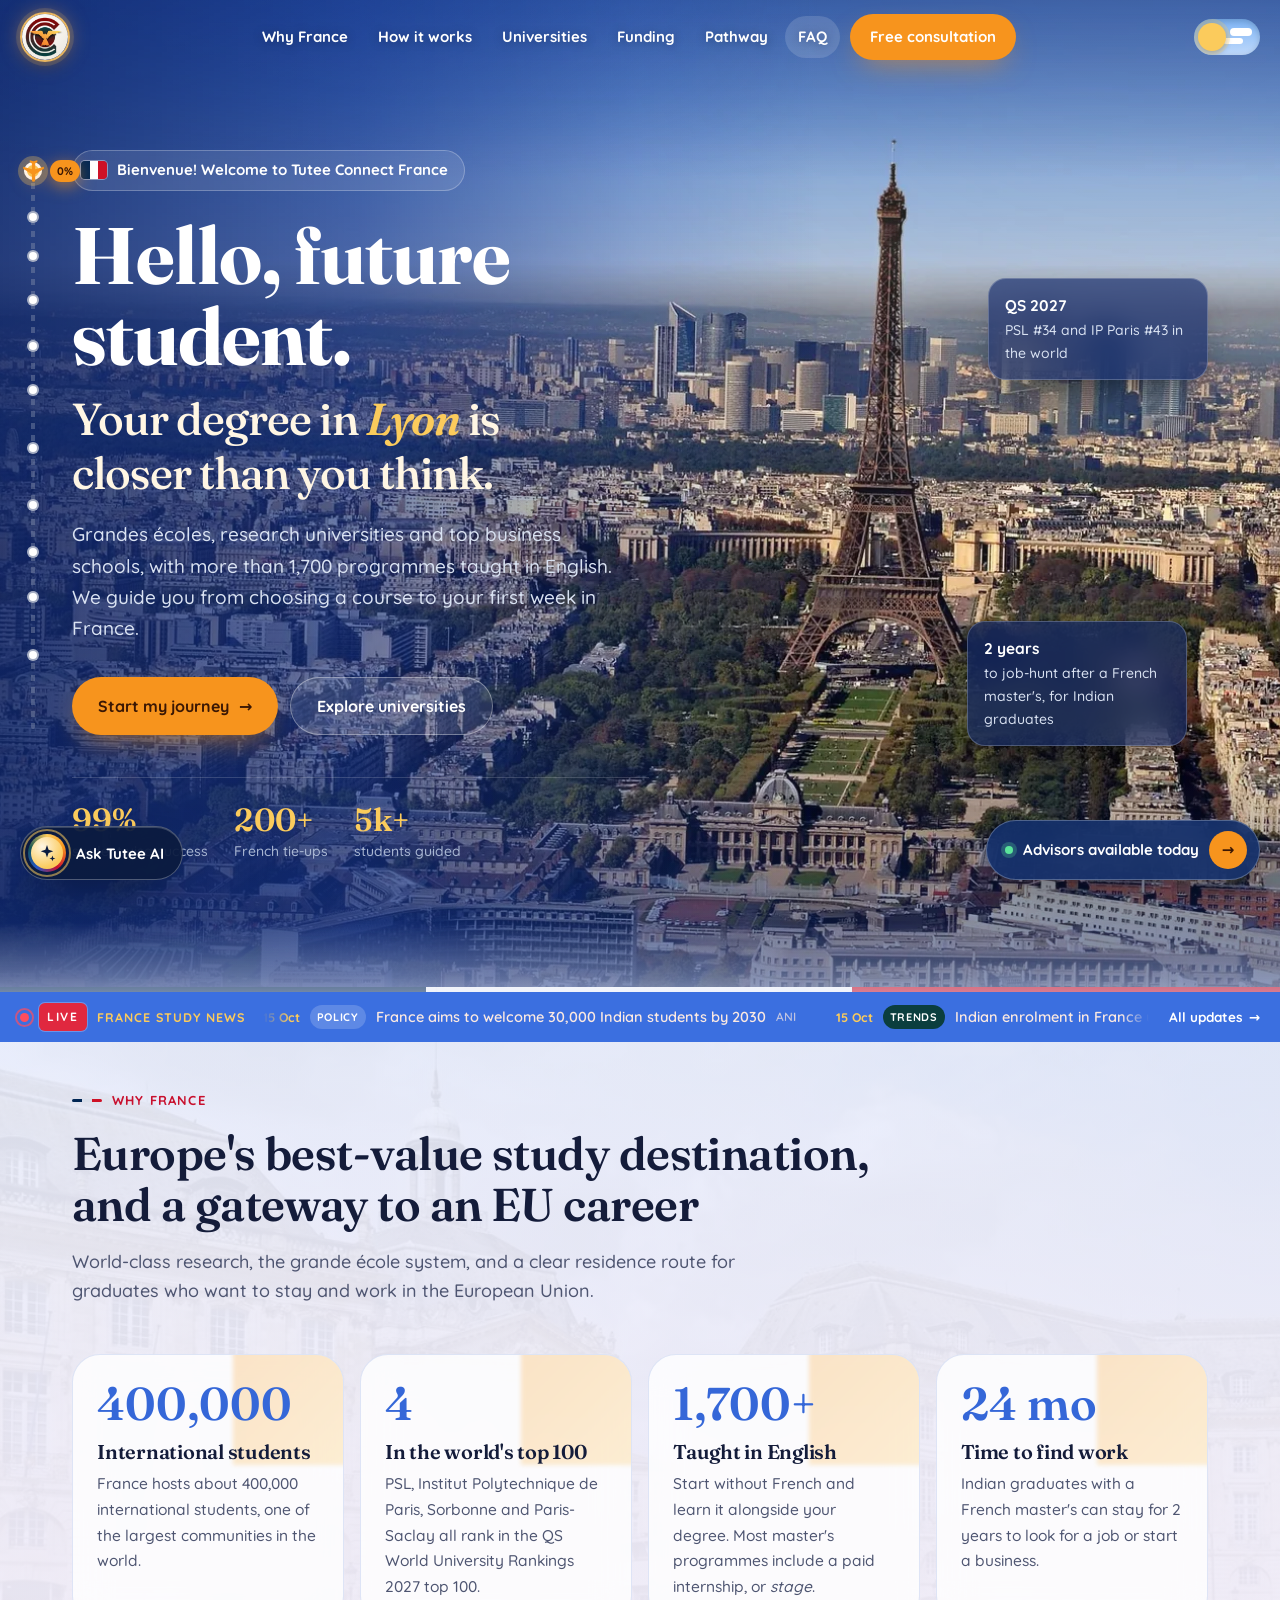
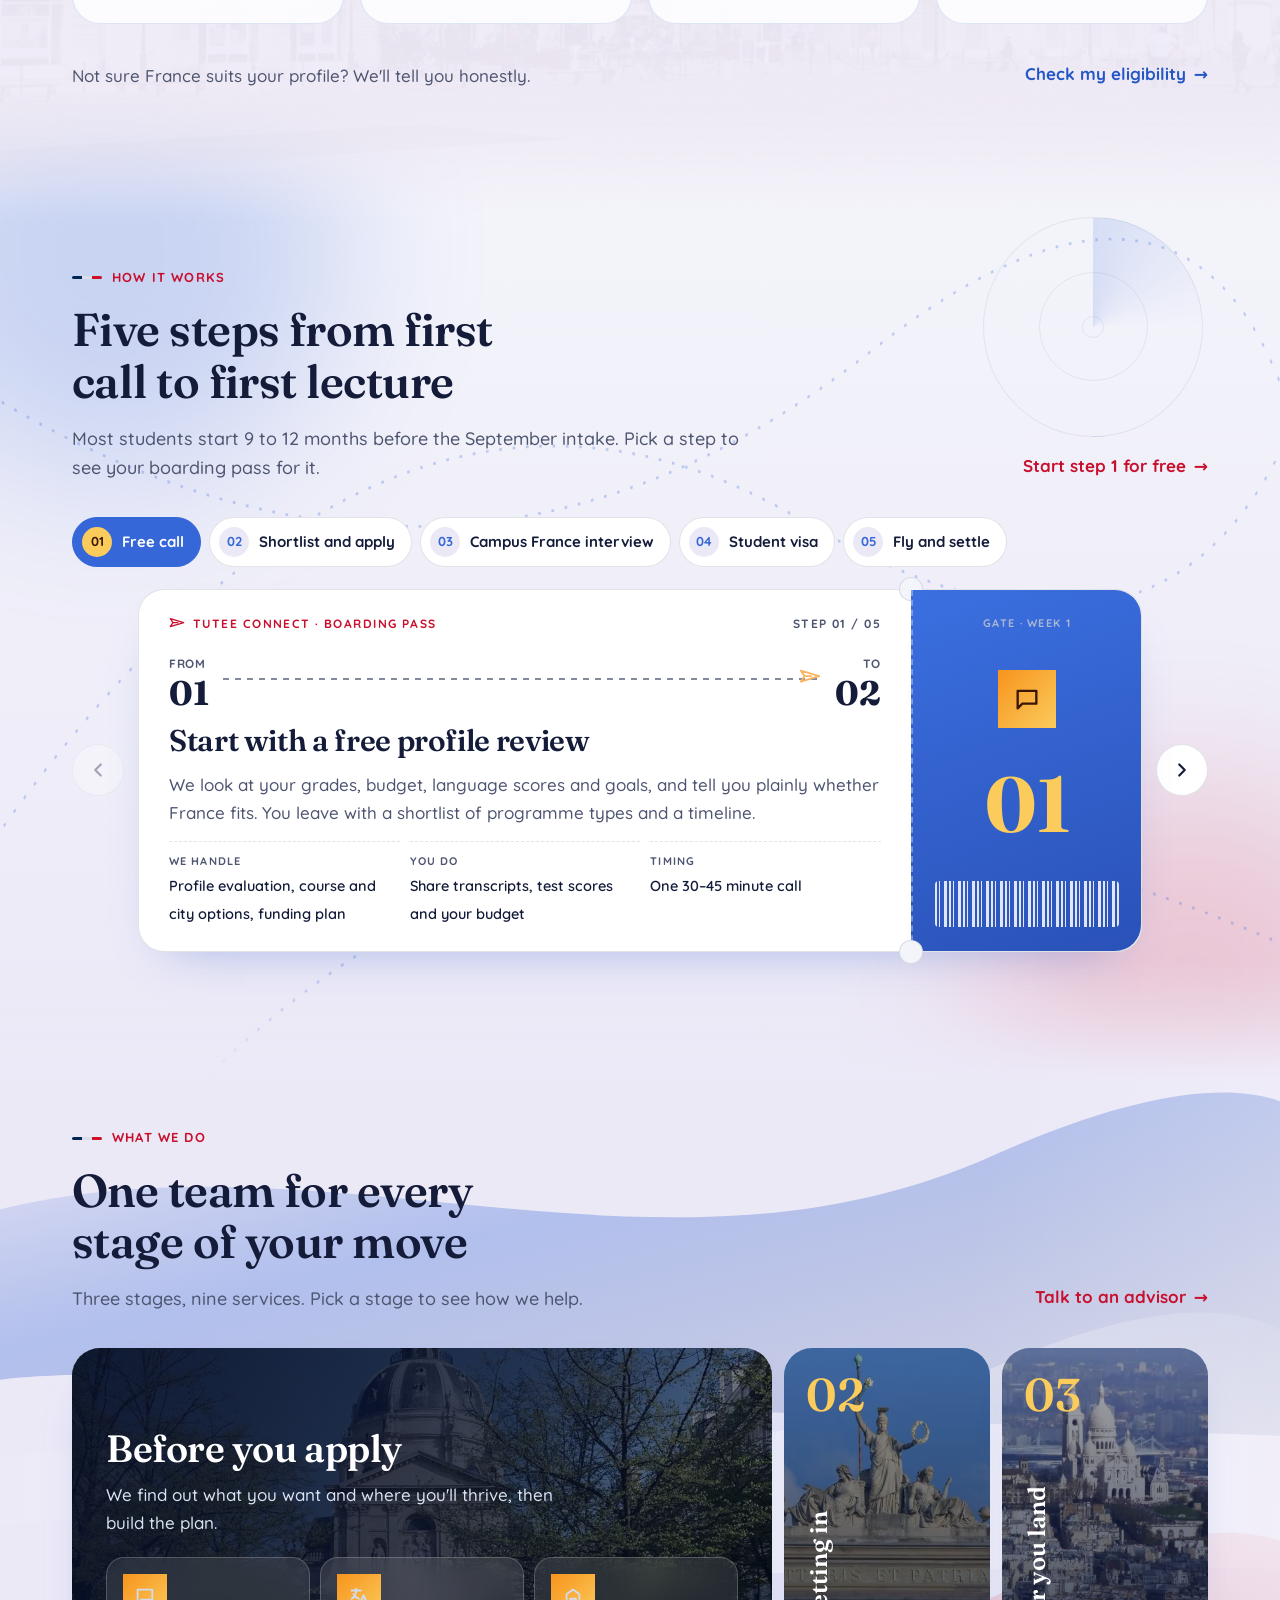
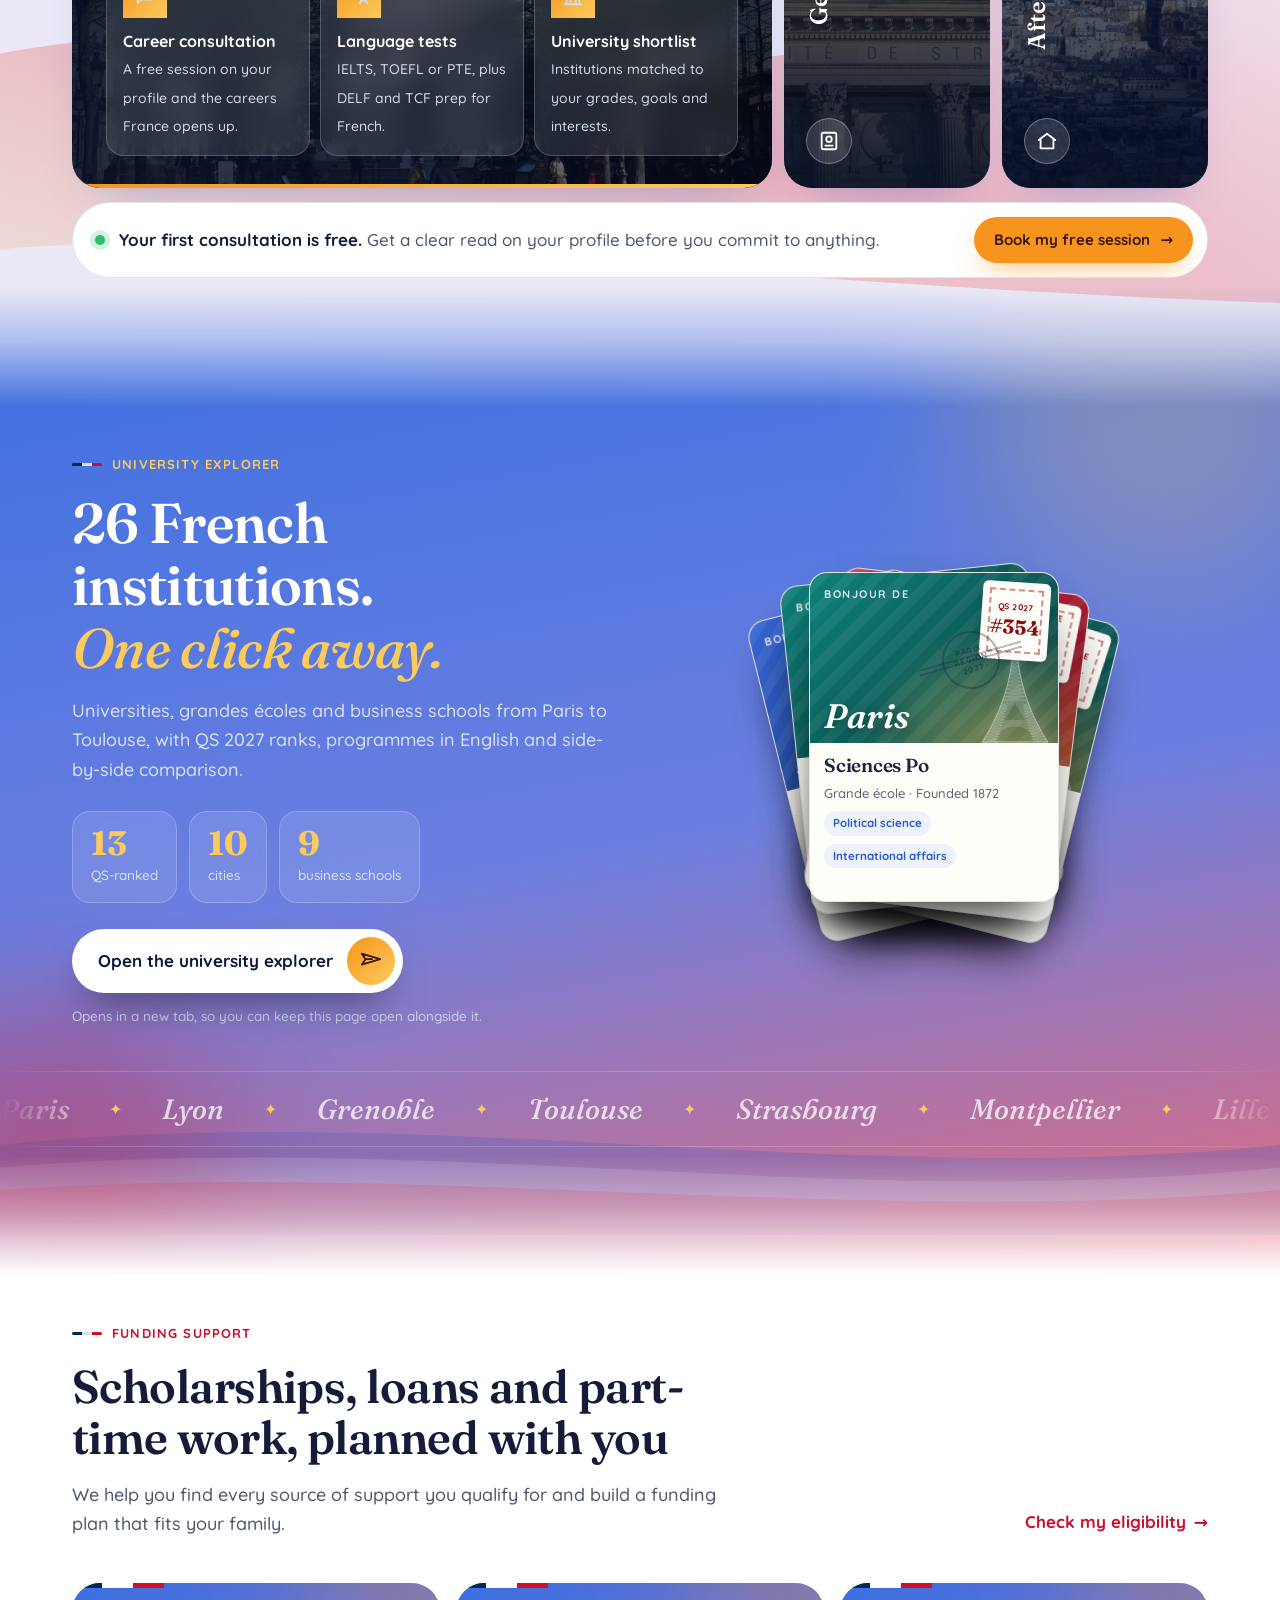
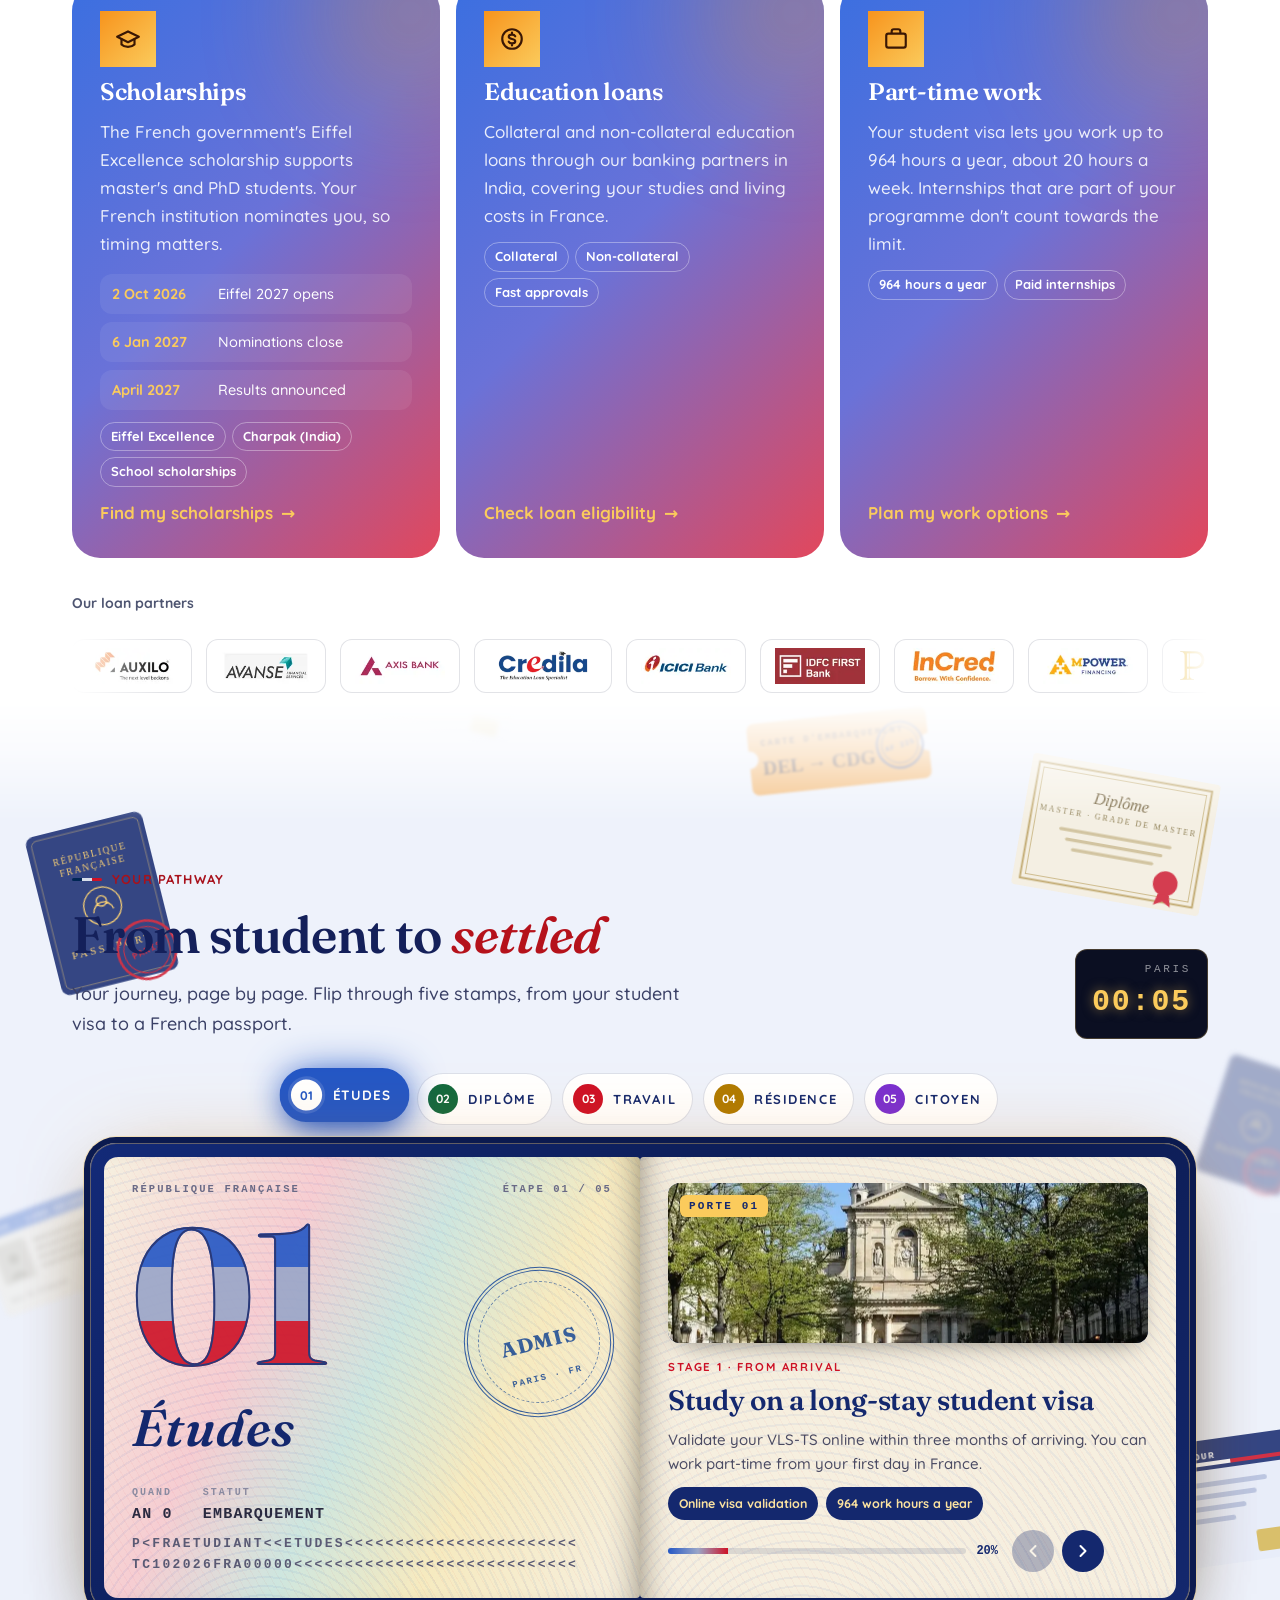
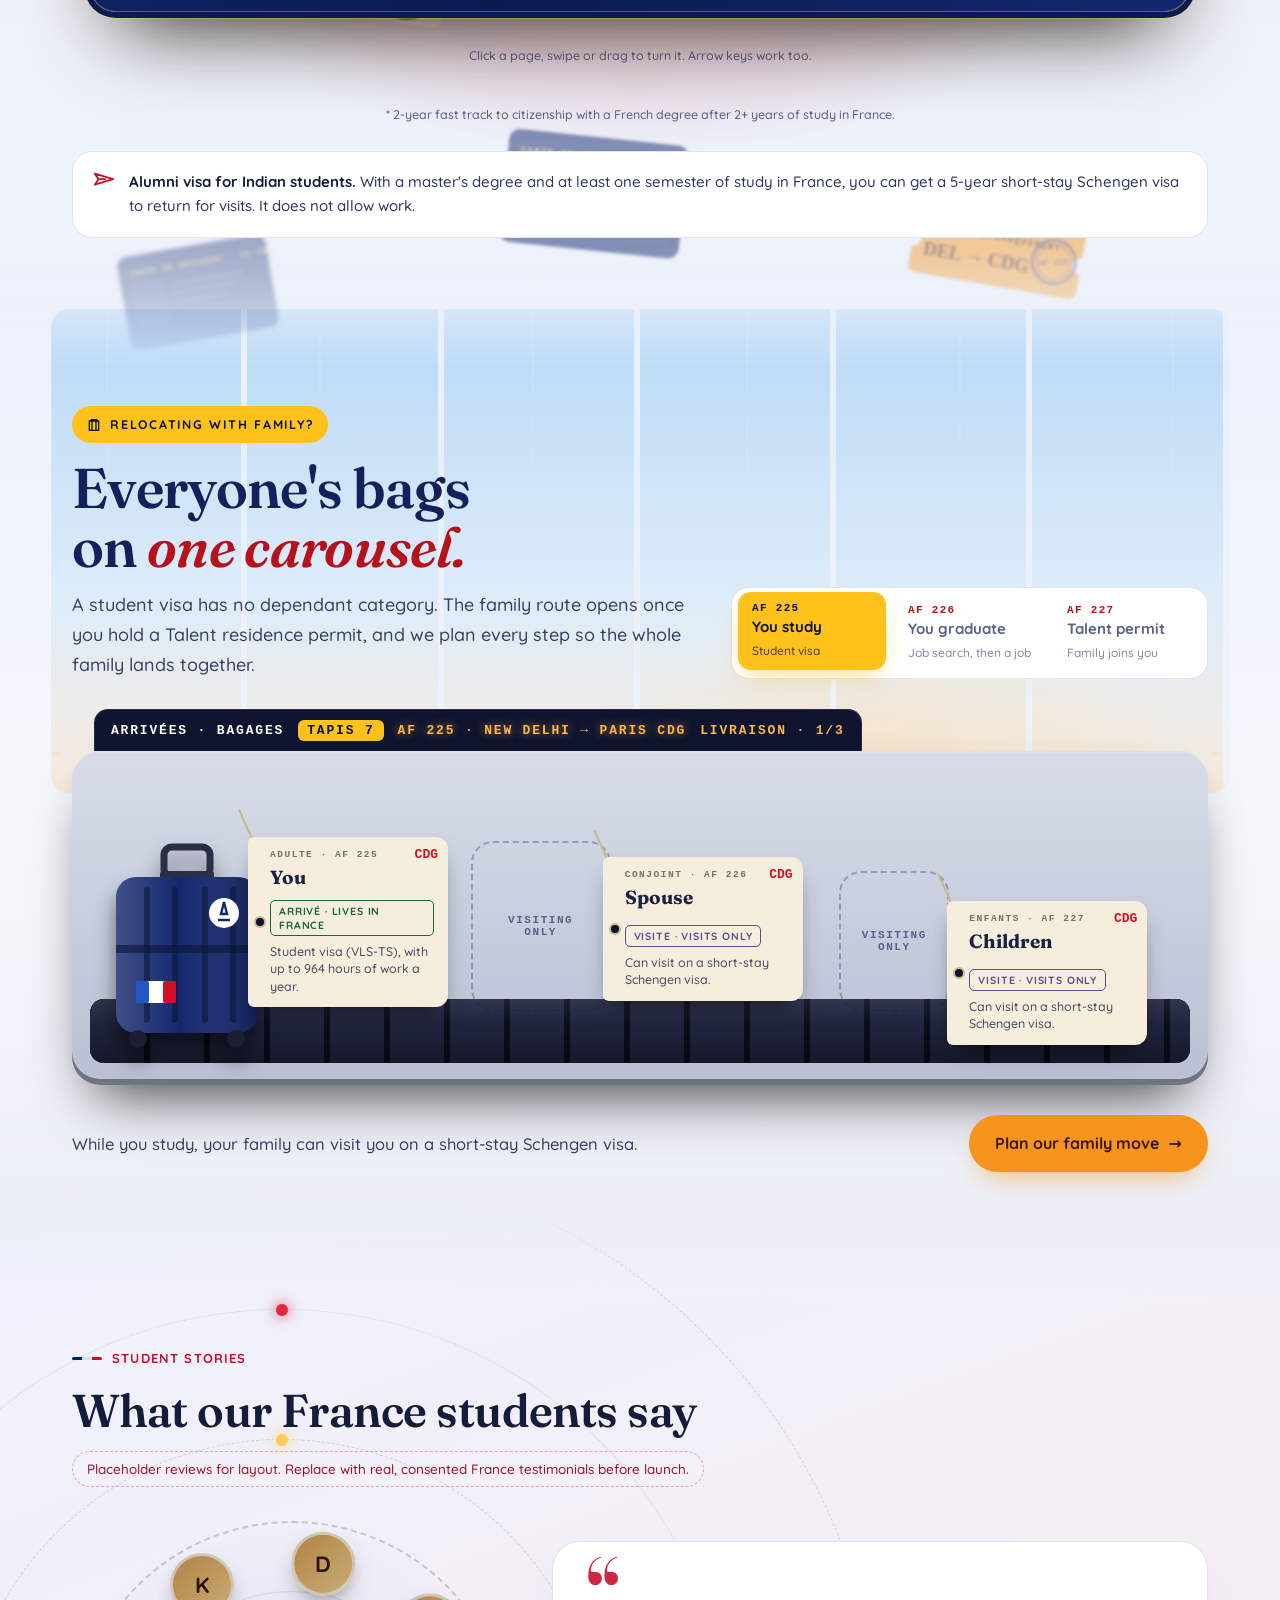
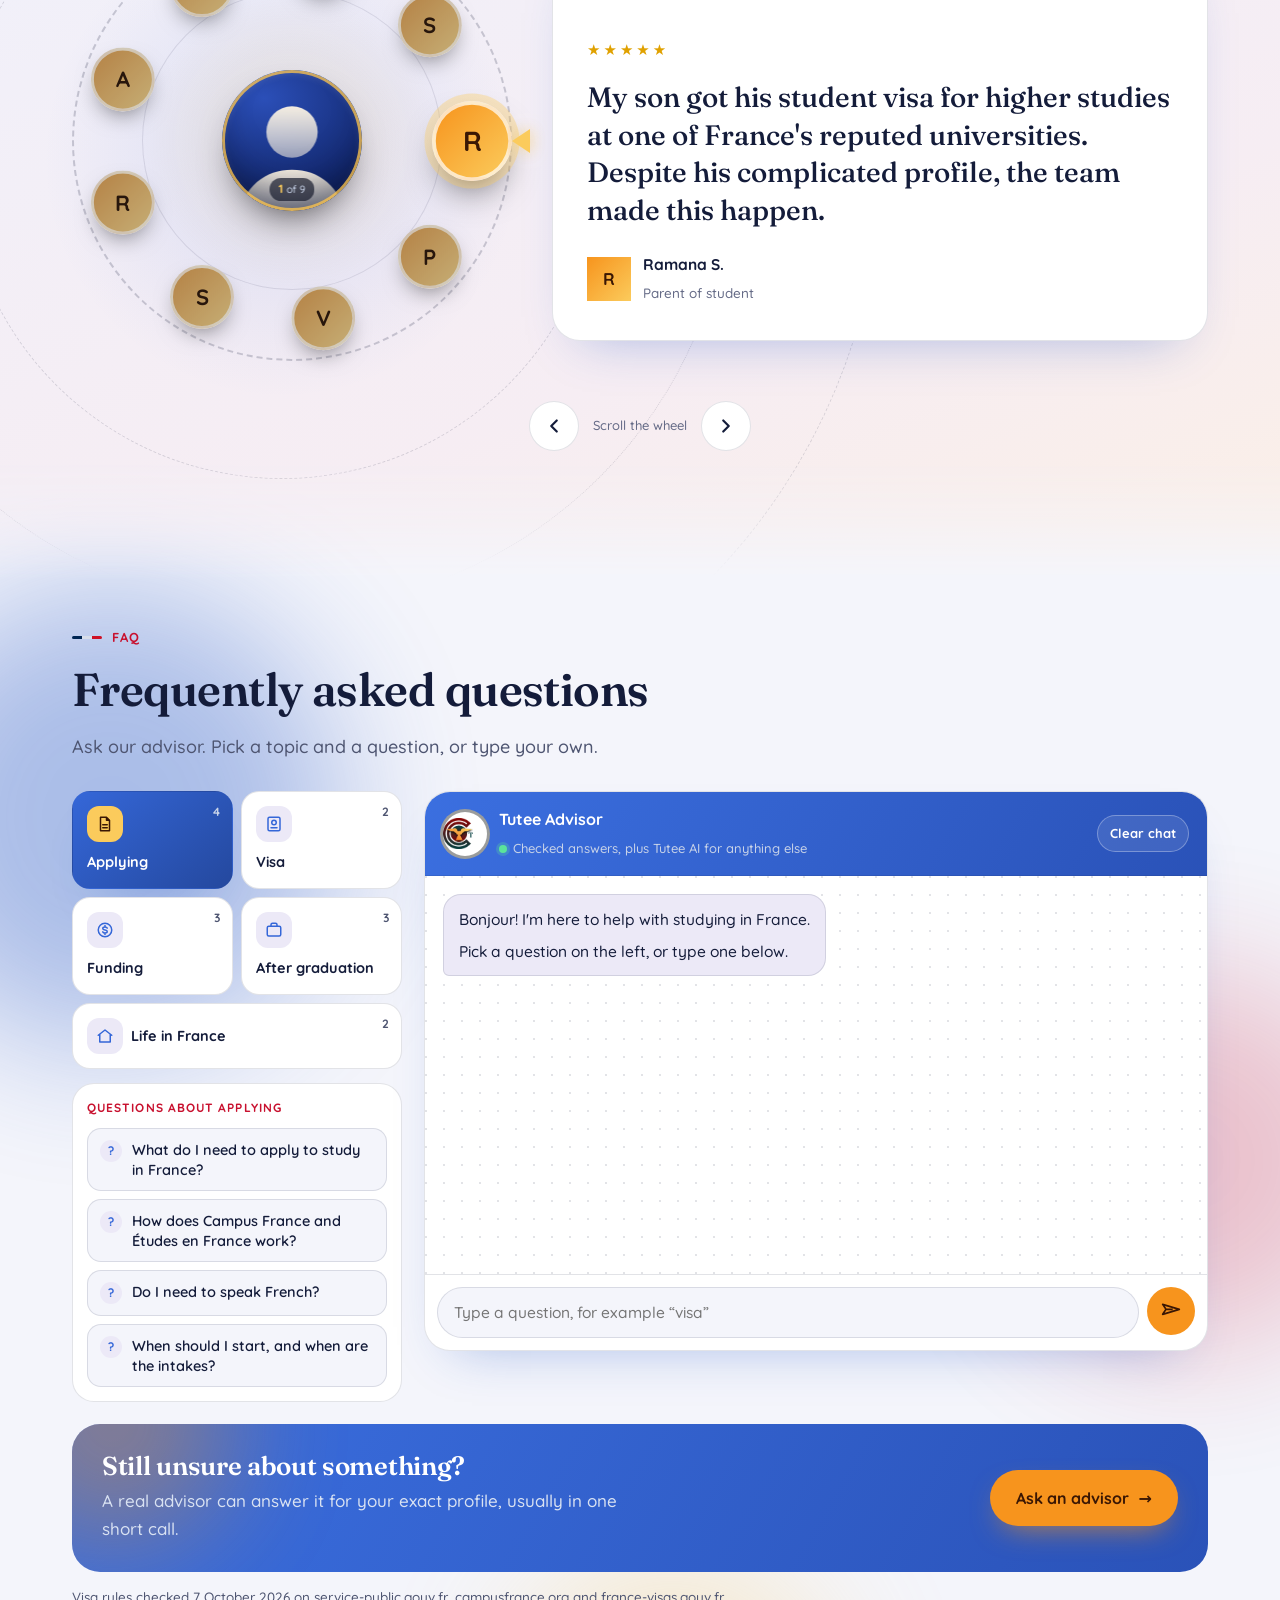
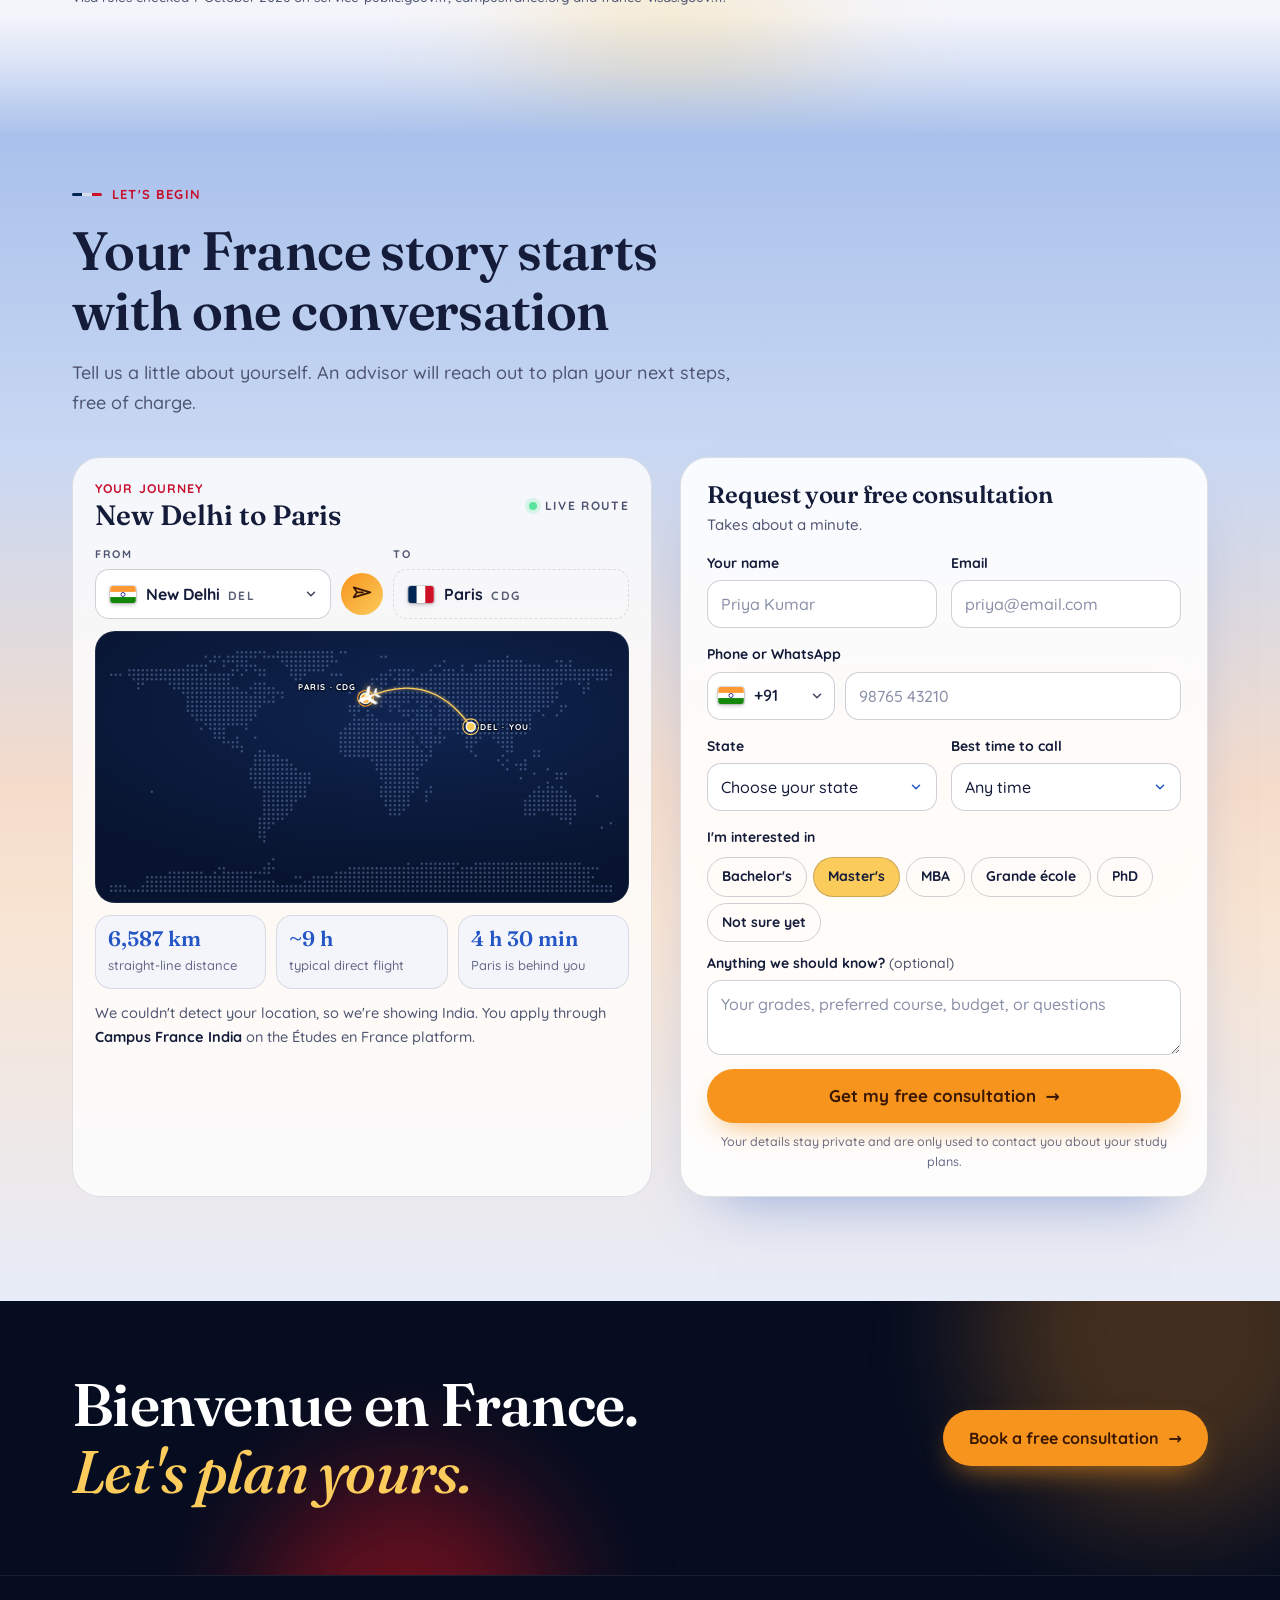
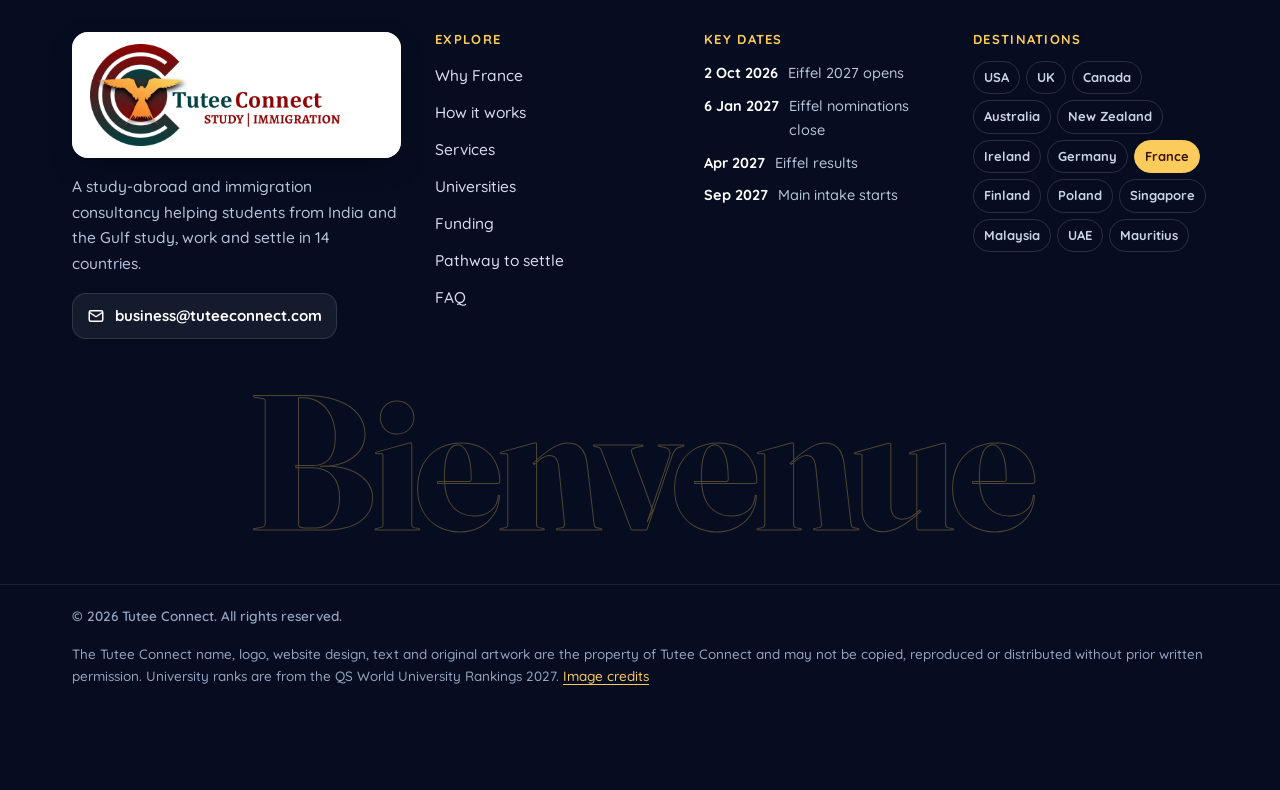
==== commit 5fe458fb: "france push" ====
--- a/index.html
+++ b/index.html
@@ -1,148 +1,3021 @@
-<!DOCTYPE html>
-<html lang="en" style="color-scheme: light;">
-<head>
-  <meta charset="UTF-8">
-  <meta name="viewport" content="width=device-width, initial-scale=1.0">
-  <meta name="color-scheme" content="light">
-  <title>Study in France 2026-27 | Tutee Connect — Free Profile Evaluation</title>
-  <meta name="description" content="France education experts. End-to-end guidance for the VLS-TS student visa, Campus France applications, public university admissions (EUR 2,902 bachelor / EUR 3,950 master for non-EU students in 2026-27), Eiffel scholarships, education loans and settlement. 99% visa success rate.">
-  <link rel="icon" href="./assets/img/logo/icon.png">
-  <link rel="preload" as="style" href="./assets/css/quicksand.css">
-  <link rel="stylesheet" href="./assets/css/quicksand.css">
-  <link rel="preload" as="font" type="font/woff2" href="./assets/fonts/quicksand-latin.woff2" crossorigin>
-  <link rel="preload" as="image" type="image/webp" href="./assets/img/photos/students-campus.webp" media="(min-width: 768px)">
-  <link rel="stylesheet" href="./assets/css/main.css">
-  <link rel="stylesheet" href="./assets/css/enhance.css">
-  <meta name="theme-color" content="#123a3a">
-</head>
-<body>
-<div class="min-h-screen font-sans selection:bg-primary selection:text-white">
-<header class="fixed top-0 left-0 w-full z-50 transition-all duration-300 py-3 sm:py-5"><div class="max-w-7xl mx-auto px-4 sm:px-6 flex justify-between items-center"><a class="flex items-center gap-2" data-scroll-to="top" href="./index.html"><img alt="Tutee Connect Logo" class="h-10 sm:h-14 md:h-16 lg:h-20 max-md:h-[54px] w-auto object-contain transition-all duration-300" src="./assets/img/logo/logo.png"/></a><nav class="hidden md:flex gap-8"><a class="font-semibold text-text-main hover:text-primary transition-colors relative after:content-[''] after:absolute after:-bottom-1 after:left-0 after:w-0 after:h-0.5 after:bg-primary hover:after:w-full after:transition-all" href="https://tuteeconnect.com/about.html" rel="noopener noreferrer" target="_blank">About</a><button class="font-semibold text-text-main hover:text-primary transition-colors relative after:content-[''] after:absolute after:-bottom-1 after:left-0 after:w-0 after:h-0.5 after:bg-primary hover:after:w-full after:transition-all text-left cursor-pointer" data-scroll-to="services">Services</button><a class="font-semibold transition-colors relative after:content-[''] after:absolute after:-bottom-1 after:left-0 after:h-0.5 after:bg-primary hover:after:w-full after:transition-all text-text-main hover:text-primary after:w-0" href="./universities.html">Universities</a><button class="font-semibold text-text-main hover:text-primary transition-colors relative after:content-[''] after:absolute after:-bottom-1 after:left-0 after:w-0 after:h-0.5 after:bg-primary hover:after:w-full after:transition-all text-left cursor-pointer" data-scroll-to="testimonials">Testimonials</button></nav><div class="hidden md:flex items-center gap-3"><button class="cursor-pointer inline-flex items-center justify-center px-6 py-3 bg-primary text-white font-bold rounded-full hover:-translate-y-0.5 hover:bg-primary-dark hover:shadow-lg hover:shadow-primary/30 transition-all" data-scroll-to="contact">Evaluate Profile</button></div><div class="md:hidden flex items-center gap-2"><button class="flex items-center justify-center p-2.5 bg-bg-surface border border-border-color shadow-sm rounded-full text-text-main hover:text-primary transition-all active:scale-95 z-50 cursor-pointer" data-mobile-menu-open=""><svg aria-hidden="true" class="lucide lucide-menu" fill="none" height="24" stroke="currentColor" stroke-linecap="round" stroke-linejoin="round" stroke-width="2.5" viewBox="0 0 24 24" width="24" xmlns="http://www.w3.org/2000/svg"><path d="M4 5h16"></path><path d="M4 12h16"></path><path d="M4 19h16"></path></svg></button></div></div><div class="fixed inset-0 z-[100] transition-all duration-400 ease-out md:hidden flex flex-col invisible opacity-0 pointer-events-none" data-mobile-menu=""><div class="absolute inset-0 bg-secondary/40 backdrop-blur-md" data-mobile-menu-backdrop=""></div><div class="relative h-[90vh] mt-auto w-full bg-bg-surface/95 backdrop-blur-3xl rounded-t-[40px] shadow-2xl flex flex-col overflow-hidden transition-transform duration-500 ease-out will-change-transform translate-y-full" data-mobile-menu-panel=""><div class="flex justify-between items-center p-6 sm:p-8 border-b border-border-color"><h3 class="text-xl font-extrabold text-secondary tracking-tight">Navigation</h3><div class="flex items-center gap-2"><button class="p-2.5 text-text-muted rounded-full bg-bg-dark hover:bg-border-color hover:text-primary transition-all active:scale-95 cursor-pointer" data-mobile-menu-close=""><svg aria-hidden="true" class="lucide lucide-x" fill="none" height="24" stroke="currentColor" stroke-linecap="round" stroke-linejoin="round" stroke-width="3" viewBox="0 0 24 24" width="24" xmlns="http://www.w3.org/2000/svg"><path d="M18 6 6 18"></path><path d="m6 6 12 12"></path></svg></button></div></div><nav class="flex-1 overflow-y-auto px-6 sm:px-8 py-8 flex flex-col gap-6"><a class="group flex items-center justify-between font-extrabold text-secondary text-2xl tracking-tight transition-all" href="https://tuteeconnect.com/about.html" rel="noopener noreferrer" target="_blank"><span class="group-hover:text-primary transition-colors">About</span></a><button class="group flex items-center justify-between font-extrabold text-secondary text-2xl tracking-tight transition-all w-full outline-none text-left cursor-pointer" data-scroll-to="services"><span class="group-hover:text-primary transition-colors">Services</span></button><a class="group flex items-center justify-between font-extrabold text-secondary text-2xl tracking-tight transition-all" href="./universities.html"><span class="group-hover:text-primary transition-colors">Universities</span></a><button class="group flex items-center justify-between font-extrabold text-secondary text-2xl tracking-tight transition-all w-full outline-none text-left cursor-pointer" data-scroll-to="testimonials"><span class="group-hover:text-primary transition-colors">Testimonials</span></button></nav><div class="p-6 sm:p-8 bg-bg-surface/80 backdrop-blur-lg border-t border-border-color"><button class="w-full inline-flex items-center justify-center px-8 py-4 bg-primary text-white font-bold text-[19px] rounded-[20px] shadow-xl shadow-primary/25 hover:shadow-primary/40 focus:ring-4 focus:ring-primary/20 transition-all active:scale-95 cursor-pointer" data-scroll-to="contact">Evaluate Profile</button></div></div></div></header>
+<!doctype html><html lang="en"><head><meta charset="utf-8"><meta name=viewport content="width=device-width,initial-scale=1,viewport-fit=cover"><style>:root{color-scheme:light;box-sizing:border-box;padding-top:env(safe-area-inset-top,0px);padding-bottom:env(safe-area-inset-bottom,0px)}html{scroll-padding-top:env(safe-area-inset-top,0px)}body{margin:0;padding:0;font:14px -apple-system,BlinkMacSystemFont,sans-serif;background:#fff;color:#000}img{max-width:100%}[hidden]:not([hidden=until-found i]){display:none!important}</style><meta name="description" content="Study in France with Tutee Connect: grandes écoles, research universities and business schools, Campus France and student visa support, scholarships and education loans."><meta name="theme-color" content="#0B1B3F"><title>Tutee Connect France</title><link rel="icon" type="image/png" sizes="32x32" href="[data-uri]"><link rel="icon" type="image/png" sizes="64x64" href="[data-uri]"></head><body>
+
+
+
+<link rel="apple-touch-icon" href="img/a-dfbb94a452.png">
+<link rel="preconnect" href="https://fonts.googleapis.com">
+<link rel="preconnect" href="https://fonts.gstatic.com" crossorigin>
+<link rel="preload" as="style" href="https://fonts.googleapis.com/css2?family=Fraunces:ital,opsz,wght@0,9..144,500;0,9..144,600;0,9..144,700;1,9..144,500;1,9..144,600&family=Quicksand:wght@500;600;700&display=swap" data-swap><noscript><link rel="stylesheet" href="https://fonts.googleapis.com/css2?family=Fraunces:ital,opsz,wght@0,9..144,500;0,9..144,600;0,9..144,700;1,9..144,500;1,9..144,600&family=Quicksand:wght@500;600;700&display=swap"></noscript>
+<style>
+/* Layout: welcome-first long scroll. Dark teal "night Paris" bands alternate with light "paper" bands; organic morphing blobs frame every illustration; the lead form closes the page beside a live route map. */
+:root{
+  --navy:#0B1B3F;--navy-2:#13306E;--blue:#1E4FA8;--night:#070F26;--teal:#0B3E3E;--teal-2:#145554;--maroon:#8A0B0B;--maroon-2:#A8121C;--red:#C8102E;
+  --orange:#F7941D;--gold:#FBCB5C;--cream:#FFF6E4;--fr-blue:#002654;--fr-red:#CE1126;
+  --bg:#F6F7FB;--card:#FFFFFF;--mist:#EAF0FA;--ink:#0E1B33;--muted:#46516A;--line:rgba(14,27,51,.13);
+  --accent-ink:#8A0B0B;--soft-ink:#13306E;--tag-bg:#E2F0EF;--tag-ink:#0B3E3E;--on-dark:#FFFFFF;--on-dark-2:#D9E2F2;--on-dark-3:#A9B7D3;--cta-ink:#3A1704;
+  --nav-bg:rgba(255,255,255,.84);--nav-ink:#0B1B3F;
+  --display:'Fraunces',Georgia,'Times New Roman',serif;--body:'Quicksand',system-ui,-apple-system,'Segoe UI',sans-serif;
+  --r-lg:28px;--r-md:20px;--shadow:0 24px 50px -30px rgba(11,27,63,.45);
+}
+@media (prefers-color-scheme:dark){:root:not([data-theme="light"]){--bg:#070E22;--card:#0F1A35;--mist:#0E1A33;--ink:#E8EDF8;--muted:#B4BED3;--line:rgba(232,237,248,.13);--accent-ink:#FF9C8C;--soft-ink:#A9C3F0;--tag-bg:rgba(126,208,200,.14);--tag-ink:#9FDCD4;--nav-bg:rgba(240,243,250,.9);--nav-ink:#0B1B3F;--shadow:0 24px 50px -30px rgba(0,0,0,.8);color-scheme:dark}}
+:root[data-theme="dark"]{--bg:#070E22;--card:#0F1A35;--mist:#0E1A33;--ink:#E8EDF8;--muted:#B4BED3;--line:rgba(232,237,248,.13);--accent-ink:#FF9C8C;--soft-ink:#A9C3F0;--tag-bg:rgba(126,208,200,.14);--tag-ink:#9FDCD4;--nav-bg:rgba(240,243,250,.9);--nav-ink:#0B1B3F;--shadow:0 24px 50px -30px rgba(0,0,0,.8);color-scheme:dark}
+*,*::before,*::after{box-sizing:border-box}
+[hidden]{display:none!important}
+html{scroll-behavior:smooth;scroll-padding-top:calc(96px + env(safe-area-inset-top,0px))}
+body{margin:0;background:var(--bg);color:var(--ink);font-family:var(--body);font-weight:500;font-size:17px;line-height:1.65;-webkit-font-smoothing:antialiased;overflow-x:hidden}
+img{max-width:100%;display:block}
+a{color:inherit}
+button{font:inherit;color:inherit}
+h1,h2,h3,h4{font-family:var(--display);font-weight:600;line-height:1.12;margin:0;letter-spacing:-.012em;text-wrap:balance}
+h2{font-size:clamp(30px,4.2vw,46px)}
+p{margin:0}
+.wrap{max-width:1180px;margin:0 auto;padding-inline:22px}
+section{padding-block:104px;position:relative}
+.lede{color:var(--muted);max-width:62ch;font-size:18px;margin-top:16px}
+.kicker{display:inline-flex;align-items:center;gap:10px;font-weight:700;font-size:13px;letter-spacing:.09em;text-transform:uppercase;color:var(--accent-ink);margin-bottom:16px}
+.kicker::before{content:"";width:30px;height:3px;border-radius:2px;background:linear-gradient(90deg,var(--fr-blue) 0 33%,#D8DEEA 33% 66%,var(--fr-red) 66%)}
+.dark .kicker::before{background:linear-gradient(90deg,#3D6FD1 0 33%,#fff 33% 66%,#FF3B4E 66%)}
+.dark .kicker{color:var(--gold)}
+.dark{color:var(--on-dark)}
+.dark .lede{color:var(--on-dark-2)}
+.head-row{display:flex;justify-content:space-between;align-items:flex-end;gap:24px;flex-wrap:wrap}
+.head-row>div{min-width:0;max-width:720px}
+:focus-visible{outline:3px solid var(--orange);outline-offset:3px;border-radius:8px}
+.tab{font-variant-numeric:tabular-nums}
+.sr{position:absolute;width:1px;height:1px;overflow:hidden;clip:rect(0 0 0 0);white-space:nowrap}
+
+/* buttons and links */
+.btn{display:inline-flex;align-items:center;gap:10px;font-weight:700;font-size:16px;padding:15px 26px;border-radius:999px;text-decoration:none;border:0;cursor:pointer;transition:transform .25s cubic-bezier(.2,.7,.2,1),box-shadow .25s,background .2s;position:relative;isolation:isolate;overflow:hidden}
+.btn-primary{background:var(--orange);color:var(--cta-ink);box-shadow:0 12px 30px -12px rgba(247,148,29,.75)}
+.btn-primary::before{content:"";position:absolute;inset:0;background:radial-gradient(120px circle at var(--mx,50%) var(--my,50%),rgba(255,255,255,.55),transparent 60%);opacity:0;transition:opacity .3s;z-index:-1}
+.btn-primary:hover::before{opacity:1}
+.btn-primary:hover{transform:translateY(-2px);box-shadow:0 18px 36px -14px rgba(247,148,29,.9)}
+.btn-ghost{background:rgba(255,255,255,.12);color:var(--on-dark);border:1px solid rgba(255,255,255,.35);backdrop-filter:blur(14px);-webkit-backdrop-filter:blur(14px)}
+.btn-ghost:hover{background:rgba(255,255,255,.22)}
+.link-cta{display:inline-flex;align-items:center;gap:8px;font-weight:700;color:var(--accent-ink);text-decoration:none;background:linear-gradient(currentColor,currentColor) 0 100%/0 2px no-repeat;padding-bottom:3px;transition:background-size .3s}
+.link-cta:hover{background-size:100% 2px}
+.dark .link-cta{color:var(--gold)}
+.arrow{display:inline-block;transition:transform .25s}.btn:hover .arrow,.link-cta:hover .arrow{transform:translateX(4px)}
+
+/* morphing shapes */
+@keyframes morph{0%,100%{border-radius:58% 42% 38% 62%/52% 38% 62% 48%}25%{border-radius:40% 60% 62% 38%/40% 58% 42% 60%}50%{border-radius:62% 38% 46% 54%/60% 44% 56% 40%}75%{border-radius:44% 56% 58% 42%/46% 62% 38% 54%}}
+.morph{animation:morph 16s ease-in-out infinite}
+.blob-bg{position:absolute;pointer-events:none;filter:blur(60px);opacity:.5;border-radius:50%}
+
+/* nav */
+.nav{position:fixed;top:calc(12px + env(safe-area-inset-top,0px));left:0;right:0;z-index:70;pointer-events:none}
+.nav-in{pointer-events:auto;max-width:1180px;margin:0 auto;width:calc(100% - 28px);display:flex;align-items:center;justify-content:space-between;gap:16px;height:66px;padding:0 10px 0 18px;border-radius:999px;background:var(--nav-bg);border:1px solid rgba(255,255,255,.5);backdrop-filter:blur(20px) saturate(160%);-webkit-backdrop-filter:blur(20px) saturate(160%);box-shadow:0 18px 40px -26px rgba(0,0,0,.55);position:relative;overflow:hidden}
+.nav .logo{height:44px;width:auto}
+.nav-links{display:flex;gap:4px;align-items:center}
+.nav-links a{color:var(--nav-ink);text-decoration:none;font-weight:700;font-size:15px;padding:9px 13px;border-radius:999px;transition:background .2s}
+.nav-links a:not(.btn):hover,.nav-links a.on{background:rgba(19,48,110,.08)}
+.nav-links .btn{padding:11px 20px;font-size:15px;margin-left:6px}
+.progress{display:none;position:absolute;left:0;bottom:0;height:3px;width:100%;transform-origin:0 50%;transform:scaleX(0);background:linear-gradient(90deg,var(--orange),var(--gold))}
+.menu-btn{display:none;width:44px;height:44px;border-radius:50%;border:0;background:rgba(19,48,110,.08);cursor:pointer;color:var(--nav-ink)}
+.mobile-menu{pointer-events:auto;max-width:1180px;width:calc(100% - 28px);margin:8px auto 0;border-radius:24px;background:var(--nav-bg);backdrop-filter:blur(20px);-webkit-backdrop-filter:blur(20px);padding:10px;display:grid;gap:2px;box-shadow:0 18px 40px -26px rgba(0,0,0,.55)}
+.mobile-menu a{padding:12px 16px;border-radius:14px;text-decoration:none;font-weight:700;color:var(--nav-ink)}
+@media (max-width:980px){.nav-links a:not(.btn){display:none}.menu-btn{display:grid;place-items:center}}
+@media (max-width:560px){.nav-links .btn{display:none}.nav .logo{height:38px}.nav-in{gap:10px}}
+
+/* hero */
+.hero{background:radial-gradient(1200px 600px at 85% 10%,#1E4FA8 0%,transparent 60%),linear-gradient(160deg,#0B1B3F 0%,#13306E 55%,#4A0A12 100%);color:var(--on-dark);padding-block:150px 90px;overflow:hidden}
+.hero .wrap{display:grid;grid-template-columns:minmax(0,1.08fr) minmax(0,1fr);gap:40px;align-items:center;position:relative;z-index:2}
+.hello{display:inline-flex;align-items:center;gap:10px;font-weight:700;font-size:15px;padding:7px 16px 7px 8px;border-radius:999px;background:rgba(255,255,255,.1);border:1px solid rgba(255,255,255,.25)}
+.flag{width:26px;height:18px;border-radius:4px;overflow:hidden;display:grid;grid-template-columns:1fr 1fr 1fr;box-shadow:0 0 0 1px rgba(255,255,255,.4);flex:none}
+.flag i:nth-child(1){background:#002654}.flag i:nth-child(2){background:#fff}.flag i:nth-child(3){background:#CE1126}
+.hero h1{font-size:clamp(44px,6.4vw,80px);margin:24px 0 20px;font-weight:700;line-height:1.02}
+.hero h1 .l2{display:block;font-size:.56em;font-weight:500;color:var(--cream);margin-top:14px;line-height:1.2}
+.city-wrap{display:inline-grid;vertical-align:bottom}
+.city{grid-area:1/1;font-style:italic;font-weight:600;color:var(--gold);transition:opacity .45s,filter .45s,transform .45s}
+.city.out{opacity:0;filter:blur(8px);transform:translateY(-10px) scale(.96)}
+.intro{font-size:19px;max-width:50ch;color:var(--on-dark-2);margin-bottom:32px}
+.hero-ctas{display:flex;gap:12px;flex-wrap:wrap}
+.trust{display:flex;gap:26px;flex-wrap:wrap;margin-top:42px;padding-top:26px;border-top:1px solid rgba(255,255,255,.16)}
+.trust div b{display:block;font-family:var(--display);font-size:32px;color:var(--gold);line-height:1;font-weight:600}
+.trust div span{font-size:14px;color:var(--on-dark-3)}
+.hero-art{position:relative;aspect-ratio:1/1.02;max-width:100%}
+.hero-art svg.frame{width:100%;height:100%;display:block;overflow:visible}
+.float{position:absolute;padding:14px 16px;border-radius:18px;background:rgba(11,27,63,.62);border:1px solid rgba(255,255,255,.22);backdrop-filter:blur(16px);-webkit-backdrop-filter:blur(16px);box-shadow:0 20px 40px -20px rgba(0,0,0,.7);animation:bob 7s ease-in-out infinite;font-size:14px;color:var(--on-dark-2);max-width:220px}
+.float b{display:block;color:#fff;font-size:15.5px}
+.float .big{display:block;font-family:var(--display);font-size:26px;color:var(--gold);line-height:1.1}
+.float.f1{left:-4%;top:12%}.float.f2{right:-2%;top:46%;animation-delay:-2.5s}.float.f3{left:8%;bottom:2%;animation-delay:-4.5s}
+@keyframes bob{0%,100%{transform:translateY(0)}50%{transform:translateY(-12px)}}
+.hero .blob-bg.b1{width:480px;height:480px;background:var(--orange);right:-160px;top:-160px;opacity:.28}
+.hero .blob-bg.b2{width:420px;height:420px;background:var(--maroon-2);left:-180px;bottom:-200px;opacity:.55}
+.rise{animation:rise .9s cubic-bezier(.2,.7,.2,1) both}
+.d1{animation-delay:.1s}.d2{animation-delay:.2s}.d3{animation-delay:.3s}.d4{animation-delay:.45s}
+@keyframes rise{from{opacity:0;transform:translateY(20px)}}
+@media (max-width:920px){.hero .wrap{grid-template-columns:1fr}.hero{padding-block:124px 70px}.hero-art{max-width:520px;margin:10px auto 0;width:100%}.float.f1{left:0}.float.f2{right:0}}
+@media (max-width:480px){.float{font-size:12.5px;padding:10px 12px;max-width:170px}.float .big{font-size:20px}.float.f3{display:none}}
+
+/* ticker */
+.ticker{background:var(--maroon);color:#FBE9E1;overflow:hidden;font-size:15px;font-weight:600;position:relative;display:flex;align-items:stretch}
+.ticker-label{flex:none;z-index:2;display:flex;align-items:center;padding-inline:20px;background:var(--maroon);color:var(--gold);font-size:12.5px;letter-spacing:.1em;text-transform:uppercase;font-weight:700;box-shadow:16px 0 18px -6px var(--maroon)}
+.ticker-view{overflow:hidden;flex:1;min-width:0}
+.ticker-track{display:flex;gap:44px;width:max-content;padding-block:14px;animation:slide 52s linear infinite}
+.ticker:hover .ticker-track{animation-play-state:paused}
+.ticker-track span{white-space:nowrap;display:inline-flex;gap:10px;align-items:center}
+.ticker-track b{color:var(--gold);font-variant-numeric:tabular-nums}
+.ticker-track span::before{content:"";width:6px;height:6px;border-radius:50%;background:var(--orange)}
+@keyframes slide{to{transform:translateX(-50%)}}
+
+/* why */
+.why{background:var(--navy);overflow:hidden}
+.why .roofs{position:absolute;inset:0;background:var(--ph-bord) center/cover no-repeat;opacity:.32;pointer-events:none}
+.why::after{content:"";position:absolute;inset:0;background:linear-gradient(180deg,rgba(11,27,63,.55),rgba(11,27,63,.88));pointer-events:none}
+.why .wrap{position:relative;z-index:2}
+.why-grid{display:grid;grid-template-columns:repeat(4,minmax(0,1fr));gap:16px;margin-top:48px}
+.why-card{position:relative;padding:26px 24px 24px;border-radius:var(--r-lg);background:rgba(11,27,63,.6);border:1px solid rgba(255,255,255,.18);backdrop-filter:blur(18px);-webkit-backdrop-filter:blur(18px);overflow:hidden;transition:transform .35s cubic-bezier(.2,.7,.2,1),border-color .3s}
+.why-card:hover{transform:translateY(-6px);border-color:rgba(249,201,92,.55)}
+.why-card .glow{position:absolute;width:160px;height:160px;right:-50px;top:-50px;background:linear-gradient(135deg,var(--orange),var(--gold));opacity:.25;filter:blur(2px);transition:opacity .4s,transform .6s}
+.why-card:hover .glow{opacity:.5;transform:scale(1.25)}
+.why-card .num{font-family:var(--display);font-size:46px;line-height:1;color:var(--gold);font-weight:600;position:relative}
+.why-card h3{font-size:20px;margin:14px 0 8px;position:relative}
+.why-card p{color:var(--on-dark-2);font-size:15.5px;position:relative}
+.why-foot{margin-top:36px;display:flex;justify-content:space-between;align-items:center;gap:16px;flex-wrap:wrap;color:var(--on-dark-2)}
+@media (max-width:1000px){.why-grid{grid-template-columns:repeat(2,minmax(0,1fr))}}
+@media (max-width:560px){.why-grid{grid-template-columns:1fr}}
+
+/* how it works */
+.how{background:var(--bg)}
+.how-track{margin-top:52px;position:relative}
+.how-rail{position:absolute;left:5%;right:5%;top:31px;height:4px;border-radius:4px;background:var(--line)}
+.how-rail i{position:absolute;inset:0;transform-origin:0 50%;transform:scaleX(0);background:linear-gradient(90deg,var(--orange),var(--maroon));border-radius:4px;transition:transform .6s cubic-bezier(.2,.7,.2,1)}
+.how-steps{display:grid;grid-template-columns:repeat(5,minmax(0,1fr));gap:12px;position:relative;list-style:none;margin:0;padding:0}
+.how-step button{all:unset;cursor:pointer;display:flex;flex-direction:column;align-items:center;text-align:center;gap:12px;width:100%;border-radius:18px;padding-bottom:6px}
+.how-step button:focus-visible{outline:3px solid var(--orange);outline-offset:4px}
+.how-dot{width:66px;height:66px;border-radius:50%;display:grid;place-items:center;background:var(--card);border:2px solid var(--line);color:var(--soft-ink);transition:all .4s cubic-bezier(.2,.7,.2,1);position:relative}
+.how-dot::after{content:"";position:absolute;inset:-8px;border-radius:50%;border:2px solid var(--orange);opacity:0;transform:scale(.8);transition:all .4s}
+.how-step .t{font-weight:700;font-size:16px;line-height:1.3;color:var(--ink)}
+.how-step .w{font-size:13.5px;color:var(--muted)}
+.how-step.done .how-dot{background:var(--mist);border-color:var(--orange);color:var(--accent-ink)}
+.how-step.on .how-dot{background:var(--orange);border-color:var(--orange);color:var(--cta-ink);transform:scale(1.08)}
+.how-step.on .how-dot::after{opacity:.5;transform:scale(1)}
+.how-panel{margin-top:34px;display:grid;grid-template-columns:minmax(0,1.3fr) minmax(0,1fr);gap:0;border-radius:var(--r-lg);overflow:hidden;background:var(--card);border:1px solid var(--line);box-shadow:var(--shadow)}
+.how-panel .main{padding:34px 36px}
+.how-panel .main .step-n{font-weight:700;font-size:13px;letter-spacing:.09em;text-transform:uppercase;color:var(--accent-ink)}
+.how-panel h3{font-size:30px;margin:8px 0 12px}
+.how-panel .main p{color:var(--muted);max-width:56ch}
+.how-panel .side{background:linear-gradient(150deg,var(--teal),#082C2C);color:var(--on-dark);padding:30px 32px;display:grid;gap:16px;align-content:start;position:relative;overflow:hidden}
+.how-panel .side .blob-bg{width:260px;height:260px;background:var(--orange);right:-110px;bottom:-110px;opacity:.35}
+.how-panel .side div{position:relative}
+#howSide{display:grid;gap:18px}
+.how-panel .side small{display:block;font-size:12.5px;letter-spacing:.09em;text-transform:uppercase;color:var(--gold);font-weight:700;margin-bottom:4px}
+.how-panel .side span{color:var(--on-dark-2);font-size:15.5px}
+.swap{transition:opacity .35s,transform .35s,filter .35s}
+.swap.out{opacity:0;transform:translateY(8px);filter:blur(4px)}
+.how-ctrl{display:flex;align-items:center;gap:12px;margin-top:20px;justify-content:space-between;flex-wrap:wrap}
+.how-ctrl .play{border:1px solid var(--line);background:var(--card);border-radius:999px;padding:9px 16px;font-weight:700;font-size:14px;cursor:pointer;display:inline-flex;gap:8px;align-items:center;color:var(--ink)}
+@media (max-width:860px){.how-steps{grid-template-columns:repeat(5,minmax(0,1fr));gap:4px}.how-step .w{display:none}.how-step .t{font-size:12.5px;hyphens:auto;overflow-wrap:anywhere}.how-dot{width:48px;height:48px}.how-dot svg{width:22px;height:22px}.how-rail{top:22px}.how-panel{grid-template-columns:1fr}.how-panel .main{padding:26px}}
+
+/* services bento */
+.svc{background:var(--mist)}
+.svc-filter{display:flex;gap:8px;flex-wrap:wrap;margin-top:28px}
+.chip{font-weight:700;font-size:14.5px;padding:9px 17px;border-radius:999px;border:1px solid var(--line);background:var(--card);color:var(--ink);cursor:pointer;transition:all .25s}
+.chip:hover{border-color:var(--orange)}
+.chip[aria-pressed="true"]{background:var(--navy-2);color:#fff;border-color:var(--navy-2)}
+.bento{display:grid;grid-template-columns:repeat(4,minmax(0,1fr));grid-auto-rows:minmax(200px,auto);gap:16px;margin-top:26px}
+.tile{position:relative;border-radius:var(--r-lg);padding:26px;background:var(--card);border:1px solid var(--line);overflow:hidden;display:flex;flex-direction:column;gap:10px;transition:transform .4s cubic-bezier(.2,.7,.2,1),opacity .4s,filter .4s,box-shadow .4s}
+.tile:hover{transform:translateY(-5px);box-shadow:var(--shadow)}
+.tile.dim{opacity:.35;filter:saturate(.3)}
+.tile .ph{align-self:flex-start;font-size:12px;font-weight:700;letter-spacing:.06em;text-transform:uppercase;padding:4px 10px;border-radius:999px;background:var(--tag-bg);color:var(--tag-ink)}
+.tile .ic{width:58px;height:58px;display:grid;place-items:center;background:linear-gradient(135deg,var(--orange),var(--gold));color:var(--cta-ink);margin:6px 0 4px;transition:transform .5s}
+.tile:hover .ic{transform:rotate(-8deg) scale(1.06)}
+.tile h3{font-family:var(--body);font-weight:700;font-size:19px;line-height:1.3}
+.tile p{color:var(--muted);font-size:15.5px}
+.tile .more{margin-top:auto;font-weight:700;font-size:14.5px;color:var(--accent-ink);text-decoration:none;display:inline-flex;gap:6px;opacity:0;transform:translateY(6px);transition:all .3s}
+.tile:hover .more,.tile:focus-within .more{opacity:1;transform:none}
+.tile.big{grid-column:span 2;grid-row:span 2;background:linear-gradient(150deg,var(--navy-2),var(--navy) 60%,#3A0A14);color:var(--on-dark);border:0;padding:32px}
+.tile.big .ph{background:rgba(255,255,255,.12);color:var(--gold)}
+.tile.big h3{font-family:var(--display);font-weight:600;font-size:32px}
+.tile.big p{color:var(--on-dark-2);max-width:44ch}
+.tile.big .more{color:var(--gold);opacity:1;transform:none}
+.tile.big .stamp{position:absolute;right:-30px;bottom:-30px;width:300px;height:300px;opacity:.95;pointer-events:none}
+.checks{list-style:none;padding:0;margin:8px 0 0;display:grid;gap:8px;position:relative;z-index:1;max-width:330px}
+.checks li{display:flex;gap:10px;align-items:center;font-size:15px;color:var(--on-dark-2);padding:9px 12px;border-radius:12px;background:rgba(255,255,255,.07);border:1px solid rgba(255,255,255,.1)}
+.checks svg{flex:none;color:var(--gold)}
+.pills{display:flex;flex-wrap:wrap;gap:6px}
+.pills span{font-size:13px;font-weight:700;padding:3px 10px;border-radius:999px;border:1px solid var(--line);color:var(--soft-ink)}
+.tile.free{grid-column:span 4;background:linear-gradient(120deg,var(--maroon),#4A0509);color:#fff;border:0;flex-direction:row;align-items:center;justify-content:space-between;flex-wrap:wrap;gap:20px;min-height:0;padding:32px 36px}
+.tile.free h3{font-family:var(--display);font-weight:600;font-size:30px}
+.tile.free p{color:#F6DCDC;max-width:60ch}
+.tile.free .blob-bg{width:300px;height:300px;background:var(--orange);opacity:.35;right:10%;top:-160px}
+.tile.free>div{position:relative;min-width:0}
+@media (max-width:1000px){.bento{grid-template-columns:repeat(2,minmax(0,1fr))}.tile.free{grid-column:span 2}}
+@media (max-width:600px){.bento{grid-template-columns:1fr}.tile.big,.tile.free{grid-column:span 1}.tile.big{grid-row:span 1}.tile .more{opacity:1;transform:none}.tile.big .stamp{width:200px;height:200px;opacity:.4}}
+
+/* universities explorer */
+.unis{background:var(--bg)}
+.explorer{display:grid;grid-template-columns:minmax(0,.95fr) minmax(0,1.05fr);gap:20px;margin-top:44px;align-items:stretch}
+.map-card{position:relative;border-radius:var(--r-lg);background:linear-gradient(160deg,#0B1B3F,#13306E);padding:20px;overflow:hidden;min-height:420px}
+.map-card svg{width:100%;height:auto;display:block}
+.map-card .neigh{fill:rgba(255,255,255,.05);stroke:rgba(255,255,255,.1);stroke-width:1}
+.map-card .fr{fill:rgba(28,84,82,.9);stroke:rgba(249,201,92,.55);stroke-width:1.6}
+.cdot{cursor:pointer}
+.cdot circle.c{fill:var(--gold);stroke:#0B1B3F;stroke-width:2;transition:r .3s}
+.cdot circle.p{fill:none;stroke:var(--gold);stroke-width:2;opacity:0}
+.cdot text{fill:#E6ECF8;font-family:var(--body);font-weight:700;font-size:15px;paint-order:stroke;stroke:#0B1B3F;stroke-width:4px}
+.cdot .n{fill:#0B1B3F;font-size:11px;stroke:none;font-weight:700}
+.cdot.on circle.c{fill:var(--orange)}
+.cdot.on circle.p{animation:pulse 1.8s ease-out infinite}
+.cdot:focus{outline:none}.cdot:focus-visible circle.c{stroke:#fff;stroke-width:3}
+@keyframes pulse{0%{opacity:.8;r:10}100%{opacity:0;r:30}}
+.map-legend{position:absolute;left:20px;bottom:16px;font-size:13px;color:var(--on-dark-3)}
+.detail{border-radius:var(--r-lg);background:var(--card);border:1px solid var(--line);padding:30px;display:flex;flex-direction:column;gap:16px;box-shadow:var(--shadow);position:relative;overflow:hidden;min-width:0}
+.detail .shape{position:absolute;width:220px;height:220px;right:-70px;top:-70px;background:linear-gradient(135deg,var(--orange),var(--gold));opacity:.18}
+.d-city{font-weight:700;font-size:14px;color:var(--accent-ink);letter-spacing:.06em;text-transform:uppercase}
+.d-tabs{display:flex;flex-wrap:wrap;gap:6px;position:relative}
+.d-tabs button{border:1px solid var(--line);background:var(--bg);border-radius:999px;padding:6px 12px;font-size:13.5px;font-weight:700;cursor:pointer;color:var(--ink)}
+.d-tabs button[aria-selected="true"]{background:var(--navy-2);color:#fff;border-color:var(--navy-2)}
+.d-main{display:grid;grid-template-columns:auto minmax(0,1fr);gap:20px;align-items:center;position:relative}
+.rank{width:112px;height:112px;display:grid;place-items:center;text-align:center;background:linear-gradient(135deg,var(--orange),var(--gold));color:var(--cta-ink);flex:none}
+.rank b{font-family:var(--display);font-size:38px;line-height:1;display:block;font-variant-numeric:tabular-nums}
+.rank small{font-size:11.5px;font-weight:700;letter-spacing:.06em;text-transform:uppercase}
+.rank.type b{font-size:15px;font-family:var(--body);font-weight:700;line-height:1.2;padding:0 10px}
+.d-main h3{font-size:clamp(24px,2.6vw,30px)}
+.d-main .ty{color:var(--muted);font-size:15px;margin-top:4px}
+.d-desc{color:var(--muted)}
+.tags{display:flex;flex-wrap:wrap;gap:8px}
+.tags span{font-size:13.5px;font-weight:700;padding:5px 12px;border-radius:999px;background:var(--tag-bg);color:var(--tag-ink)}
+.detail .foot{margin-top:auto;display:flex;justify-content:space-between;align-items:center;gap:12px;flex-wrap:wrap;padding-top:14px;border-top:1px solid var(--line);font-size:13.5px;color:var(--muted)}
+.uni-list{margin-top:22px;display:grid;grid-template-columns:repeat(3,minmax(0,1fr));gap:10px}
+.uni-row{display:flex;align-items:center;gap:12px;padding:12px 14px;border-radius:16px;background:var(--card);border:1px solid var(--line);cursor:pointer;text-align:left;transition:border-color .2s,transform .2s;min-width:0}
+.uni-row:hover{border-color:var(--orange);transform:translateY(-2px)}
+.uni-row[aria-current="true"]{border-color:var(--orange);box-shadow:0 0 0 3px rgba(247,148,29,.2)}
+.uni-row .rk{flex:none;min-width:52px;text-align:center;font-weight:700;font-size:13px;padding:5px 8px;border-radius:10px;background:var(--mist);color:var(--soft-ink);font-variant-numeric:tabular-nums}
+.uni-row .rk.q{background:linear-gradient(135deg,var(--orange),var(--gold));color:var(--cta-ink)}
+.uni-row span.nm{font-weight:700;font-size:15px;line-height:1.3;min-width:0}
+.uni-row small{display:block;color:var(--muted);font-weight:600;font-size:13px}
+.uni-row[hidden]{display:none}
+@media (max-width:980px){.explorer{grid-template-columns:1fr}.uni-list{grid-template-columns:repeat(2,minmax(0,1fr))}}
+@media (max-width:560px){.uni-list{grid-template-columns:1fr}.d-main{grid-template-columns:1fr}.rank{width:92px;height:92px}.detail{padding:22px}}
+
+/* affordability */
+.aff{background:var(--card)}
+.aff-top{display:grid;grid-template-columns:minmax(0,1.15fr) minmax(0,1fr);gap:20px;margin-top:44px}
+.tuition{border-radius:var(--r-lg);background:var(--teal-ink);color:var(--on-dark);padding:32px;position:relative;overflow:hidden}
+.tuition .blob-bg{width:320px;height:320px;background:var(--maroon-2);right:-120px;top:-120px;opacity:.7}
+.tuition>*{position:relative}
+.seg{display:inline-flex;padding:4px;border-radius:999px;background:rgba(255,255,255,.08);border:1px solid rgba(255,255,255,.14);flex-wrap:wrap}
+.seg button{border:0;background:transparent;color:var(--on-dark-2);font-weight:700;font-size:14.5px;padding:9px 16px;border-radius:999px;cursor:pointer;transition:all .3s}
+.seg button[aria-pressed="true"]{background:var(--gold);color:var(--cta-ink)}
+.t-big{font-family:var(--display);font-size:clamp(64px,9vw,104px);line-height:1;color:var(--gold);margin:22px 0 4px;font-variant-numeric:tabular-nums;font-weight:600}
+.t-sub{color:var(--on-dark-2);font-size:17px}
+.t-bars{margin-top:24px;display:grid;gap:12px}
+.t-bar{display:grid;grid-template-columns:150px minmax(0,1fr) 80px;gap:12px;align-items:center;font-size:14.5px;color:var(--on-dark-2)}
+.t-bar .tr{height:12px;border-radius:8px;background:rgba(255,255,255,.08);overflow:hidden}
+.t-bar .tr i{display:block;height:100%;border-radius:8px;background:var(--orange);transition:width .7s cubic-bezier(.2,.7,.2,1)}
+.t-bar.eu .tr i{background:#7FC9BF}
+.t-bar b{text-align:right;color:#fff;font-variant-numeric:tabular-nums}
+.t-note{margin-top:20px;font-size:14px;color:var(--on-dark-3)}
+.fund{display:grid;gap:14px}
+.ticket{position:relative;display:grid;grid-template-columns:auto minmax(0,1fr);gap:16px;align-items:start;border-radius:22px;padding:22px 22px 22px 20px;background:var(--bg);border:1px solid var(--line);transition:transform .3s,border-color .3s}
+.ticket:hover{transform:translateX(6px);border-color:var(--orange)}
+.ticket::before,.ticket::after{content:"";position:absolute;left:84px;width:18px;height:18px;border-radius:50%;background:var(--card);border:1px solid var(--line)}
+.ticket::before{top:-10px}.ticket::after{bottom:-10px}
+.ticket .tk-ic{width:52px;height:52px;display:grid;place-items:center;background:var(--navy-2);color:var(--gold);margin-right:14px}
+.ticket h3{font-family:var(--body);font-weight:700;font-size:18px}
+.ticket p{color:var(--muted);font-size:15px;margin-top:4px}
+.ticket .pills{margin-top:10px}
+.partners{margin-top:24px;overflow:hidden;mask-image:linear-gradient(90deg,transparent,#000 8%,#000 92%,transparent);-webkit-mask-image:linear-gradient(90deg,transparent,#000 8%,#000 92%,transparent)}
+.partners-track{display:flex;gap:14px;width:max-content;animation:slide 40s linear infinite}
+.partners:hover .partners-track{animation-play-state:paused}
+.partners img{height:54px;width:auto;border-radius:12px;background:#fff;padding:8px 14px;border:1px solid var(--line)}
+.p-label{margin-top:34px;font-weight:700;font-size:14px;color:var(--muted)}
+/* planner */
+.planner{margin-top:28px;display:grid;grid-template-columns:minmax(0,1fr) minmax(0,1fr);border-radius:var(--r-lg);overflow:hidden;border:1px solid var(--line);background:var(--bg)}
+.pl-in{padding:32px;display:grid;gap:20px;align-content:start}
+.pl-in h3{font-size:28px}
+.pl-in>p{color:var(--muted);margin-top:-8px}
+.pl-group{border:0;padding:0;margin:0;min-width:0}
+.pl-group legend,.pl-group>label{font-weight:700;font-size:14.5px;margin-bottom:10px;display:block;padding:0}
+.opts{display:flex;flex-wrap:wrap;gap:8px}
+.opts label{position:relative}
+.opts input{position:absolute;opacity:0;pointer-events:none}
+.opts span{display:inline-block;padding:9px 15px;border-radius:999px;border:1px solid var(--line);font-size:14.5px;font-weight:700;cursor:pointer;background:var(--card);transition:all .25s}
+.opts input:checked+span{background:var(--navy-2);color:#fff;border-color:var(--navy-2)}
+.opts input:focus-visible+span{outline:3px solid var(--orange);outline-offset:2px}
+.range-row{display:flex;align-items:center;gap:14px}
+.range-row input{flex:1;accent-color:var(--orange);min-width:0}
+.range-row output{font-weight:700;min-width:9ch;text-align:right;font-variant-numeric:tabular-nums}
+.pl-out{background:var(--teal-ink);color:var(--on-dark);padding:32px;display:grid;grid-template-columns:200px minmax(0,1fr);gap:24px;align-content:start;position:relative;overflow:hidden;min-width:0}
+.pl-out>*{position:relative}
+.donut{width:200px;height:200px;position:relative}
+.donut svg{width:100%;height:100%;transform:rotate(-90deg)}
+.donut circle{fill:none;stroke-width:22;transition:stroke-dasharray .7s cubic-bezier(.2,.7,.2,1),stroke-dashoffset .7s cubic-bezier(.2,.7,.2,1)}
+.donut .c{position:absolute;inset:0;display:grid;place-items:center;text-align:center}
+.donut .c b{font-family:var(--display);font-size:30px;color:var(--gold);line-height:1;display:block;font-variant-numeric:tabular-nums}
+.donut .c small{font-size:12.5px;color:var(--on-dark-3)}
+.legend{display:grid;gap:10px;align-content:start;font-size:14.5px}
+.legend div{display:grid;grid-template-columns:12px minmax(0,1fr) auto;gap:10px;align-items:center;color:var(--on-dark-2)}
+.legend i{width:12px;height:12px;border-radius:4px}
+.legend b{color:#fff;font-variant-numeric:tabular-nums}
+.legend .earn b{color:#8FF0BC}
+.gauge{grid-column:1/-1;background:rgba(255,255,255,.07);border:1px solid rgba(255,255,255,.14);border-radius:16px;padding:16px}
+.gauge .gt{font-size:14.5px;color:var(--on-dark-2)}
+.gauge .gt b{color:var(--gold)}
+.g-track{position:relative;height:12px;border-radius:8px;background:rgba(255,255,255,.1);margin:14px 0 6px}
+.g-track i{position:absolute;left:0;top:0;bottom:0;border-radius:8px;background:linear-gradient(90deg,#5BE49B,var(--gold),var(--orange));transition:width .7s}
+.g-track em{position:absolute;top:-6px;bottom:-6px;width:3px;background:#fff;border-radius:2px}
+.g-lab{display:flex;justify-content:space-between;font-size:12.5px;color:var(--on-dark-3)}
+.pl-note{grid-column:1/-1;font-size:13px;color:var(--on-dark-3)}
+.pl-out .link-cta{grid-column:1/-1;color:var(--gold)}
+@media (max-width:980px){.aff-top,.planner{grid-template-columns:1fr}}
+@media (max-width:560px){.pl-out{grid-template-columns:1fr;justify-items:center}.legend,.gauge,.pl-note{width:100%}.t-bar{grid-template-columns:96px minmax(0,1fr) 64px;font-size:13.5px}.pl-in,.pl-out,.tuition{padding:24px}}
+
+/* pathway */
+.path{background:var(--mist)}
+.path-grid{display:grid;grid-template-columns:minmax(0,1fr) minmax(0,1fr);gap:56px;margin-top:44px;align-items:start}
+.path-stage{position:sticky;top:110px}
+.stage{position:relative;aspect-ratio:1/1;max-width:100%}
+.stage .frame{position:absolute;inset:0;overflow:hidden;box-shadow:0 40px 80px -40px rgba(11,27,63,.6)}
+.stage .frame img{position:absolute;inset:0;width:100%;height:100%;object-fit:cover;opacity:0;transform:scale(1.08);transition:opacity .8s,transform 1.2s cubic-bezier(.2,.7,.2,1)}
+.stage .frame img.on{opacity:1;transform:scale(1)}
+.stage .ring{position:absolute;inset:-14px;border:2px dashed rgba(247,148,29,.55);pointer-events:none;animation-duration:22s;animation-direction:reverse}
+.stage .badge{position:absolute;left:6%;bottom:6%;right:6%;padding:16px 18px;border-radius:18px;background:rgba(11,27,63,.72);backdrop-filter:blur(14px);-webkit-backdrop-filter:blur(14px);color:#fff;border:1px solid rgba(255,255,255,.2)}
+.stage .badge small{display:block;color:var(--gold);font-weight:700;font-size:12.5px;letter-spacing:.08em;text-transform:uppercase}
+.stage .badge b{font-family:var(--display);font-size:22px;font-weight:600}
+.p-steps{list-style:none;margin:0;padding:0;display:grid;gap:14px}
+.p-step{border-radius:22px;padding:22px 24px 22px 76px;position:relative;background:var(--card);border:1px solid var(--line);cursor:pointer;transition:all .4s cubic-bezier(.2,.7,.2,1)}
+.p-step .pn{position:absolute;left:20px;top:20px;width:40px;height:40px;border-radius:50%;display:grid;place-items:center;font-weight:700;border:2px solid var(--orange);color:var(--accent-ink);background:var(--card);transition:all .4s}
+.p-step h3{font-family:var(--body);font-weight:700;font-size:19px}
+.p-step p{color:var(--muted);font-size:15.5px;margin-top:6px}
+.p-step .facts{display:flex;flex-wrap:wrap;gap:8px;margin-top:12px}
+.p-step .facts span{font-size:13.5px;font-weight:700;padding:5px 12px;border-radius:999px;background:var(--mist);color:var(--soft-ink)}
+.p-step.on{border-color:var(--orange);box-shadow:var(--shadow);transform:translateX(8px)}
+.p-step.on .pn{background:var(--orange);color:var(--cta-ink)}
+.alumni{margin-top:16px;display:flex;gap:14px;align-items:flex-start;padding:18px 20px;border-radius:20px;border:1px dashed rgba(118,13,13,.35);color:var(--muted);font-size:15px}
+.alumni b{color:var(--ink)}
+@media (max-width:900px){.path-grid{grid-template-columns:1fr;gap:32px}.path-stage{position:relative;top:0;max-width:440px;margin:0 auto;width:100%}.p-step.on{transform:none}}
+
+/* family */
+.family{background:var(--bg)}
+.fam{display:grid;grid-template-columns:minmax(0,1.05fr) minmax(0,1fr);gap:0;border-radius:32px;overflow:hidden;background:var(--card);border:1px solid var(--line);box-shadow:var(--shadow)}
+.fam-art{position:relative;min-height:460px;background:linear-gradient(180deg,rgba(11,27,63,.1) 30%,rgba(11,27,63,.65)),var(--ph-paris) center/cover;overflow:hidden}
+.fam-art svg{position:absolute;left:50%;bottom:0;transform:translateX(-50%);width:92%;max-width:520px;height:auto}
+.person{transition:opacity .6s,filter .6s,transform .6s cubic-bezier(.2,.7,.2,1);transform-box:fill-box;transform-origin:50% 100%}
+.person.away{opacity:.35;filter:grayscale(1)}
+.person.away .lbl{opacity:0}
+.fam-art .note{position:absolute;left:18px;top:18px;right:18px;padding:12px 16px;border-radius:16px;background:rgba(11,27,63,.75);color:#fff;font-size:14.5px;backdrop-filter:blur(10px);-webkit-backdrop-filter:blur(10px)}
+.fam-txt{padding:40px;display:flex;flex-direction:column;gap:18px}
+.fam-txt h2{font-size:clamp(28px,3.4vw,40px)}
+.fam-txt p{color:var(--muted)}
+.fam-seg{display:inline-flex;padding:4px;border-radius:999px;background:var(--mist);align-self:flex-start;flex-wrap:wrap}
+.fam-seg button{border:0;background:transparent;font-weight:700;font-size:15px;padding:10px 18px;border-radius:999px;cursor:pointer;color:var(--ink);transition:all .3s}
+.fam-seg button[aria-pressed="true"]{background:var(--navy-2);color:#fff}
+.who-list{display:grid;gap:10px}
+.who-row{display:grid;grid-template-columns:40px minmax(0,1fr);gap:12px;align-items:center;padding:12px 14px;border-radius:16px;border:1px solid var(--line);background:var(--bg);font-size:15px;transition:all .4s}
+.who-row .st{width:40px;height:40px;border-radius:50%;display:grid;place-items:center;font-weight:700;transition:all .4s}
+.who-row.yes .st{background:#DDF6E8;color:#11663A}
+.who-row.no .st{background:var(--mist);color:var(--muted)}
+.who-row b{display:block}
+.who-row span{color:var(--muted);font-size:14px}
+@media (max-width:900px){.fam{grid-template-columns:1fr}.fam-art{min-height:360px}.fam-txt{padding:26px}}
+
+/* stories */
+.voices{background:linear-gradient(160deg,#0B1B3F,#13306E 60%,#4A0A12);overflow:hidden}
+.voices .blob-bg{width:420px;height:420px;background:var(--orange);opacity:.22;left:-140px;bottom:-200px}
+.v-top{display:flex;justify-content:space-between;align-items:flex-end;gap:20px;flex-wrap:wrap;position:relative;z-index:2}
+.ph-note{font-size:13.5px;color:#F9DCA0;border:1px dashed rgba(249,201,92,.55);border-radius:999px;padding:6px 14px;margin-top:14px;display:inline-block}
+.v-nav{display:flex;gap:8px}
+.v-nav button{width:50px;height:50px;border-radius:50%;border:1px solid rgba(255,255,255,.3);background:rgba(255,255,255,.08);color:#fff;cursor:pointer;display:grid;place-items:center;transition:background .2s}
+.v-nav button:hover{background:rgba(255,255,255,.2)}
+.v-rail{display:grid;grid-auto-flow:column;grid-auto-columns:minmax(300px,calc((100% - 32px)/3));gap:16px;overflow-x:auto;padding:6px 2px 18px;margin-top:40px;scroll-snap-type:x mandatory;position:relative;z-index:2;scrollbar-width:thin;scroll-behavior:smooth}
+.v-card{scroll-snap-align:start;padding:26px;display:flex;flex-direction:column;justify-content:space-between;gap:18px;margin:0;border-radius:var(--r-lg);background:rgba(255,255,255,.08);border:1px solid rgba(255,255,255,.18);backdrop-filter:blur(16px);-webkit-backdrop-filter:blur(16px);transition:transform .35s,background .35s}
+.v-card:hover{transform:translateY(-6px);background:rgba(255,255,255,.12)}
+.v-card .qm{font-family:var(--display);font-size:64px;line-height:.6;color:var(--gold);height:30px}
+.stars{color:var(--gold);letter-spacing:3px;font-size:15px}
+.v-card q{font-size:16.5px;line-height:1.65;color:#EEF2FA;quotes:none}
+.who{display:flex;gap:12px;align-items:center}
+.av{width:44px;height:44px;display:grid;place-items:center;font-weight:700;background:linear-gradient(135deg,var(--orange),var(--gold));color:var(--cta-ink);flex:none}
+.who b{display:block;font-size:15.5px}.who span span{font-size:13.5px;color:var(--on-dark-3)}
+@media (max-width:700px){.v-rail{grid-auto-columns:minmax(270px,86%)}}
+
+/* faq */
+.faq{background:var(--bg)}
+.faq-head{text-align:center;max-width:760px;margin:0 auto}
+.faq-head .kicker{justify-content:center}
+.faq-head .lede{margin-inline:auto}
+.faq-tools{max-width:880px;margin:34px auto 0;display:flex;gap:12px;flex-wrap:wrap;align-items:center;justify-content:space-between}
+.faq-cats{display:flex;gap:8px;flex-wrap:wrap}
+.search{position:relative;flex:1 1 240px;max-width:320px}
+.search input{width:100%;font:inherit;font-size:15.5px;padding:11px 16px 11px 42px;border-radius:999px;border:1px solid var(--line);background:var(--card);color:var(--ink)}
+.search input:focus{outline:none;border-color:var(--orange);box-shadow:0 0 0 3px rgba(247,148,29,.2)}
+.search svg{position:absolute;left:15px;top:50%;transform:translateY(-50%);color:var(--muted)}
+.faq-list{max-width:880px;margin:22px auto 0;display:grid;gap:12px}
+.qa{border-radius:20px;background:var(--card);border:1px solid var(--line);transition:border-color .3s,box-shadow .3s}
+.qa.open{border-color:rgba(247,148,29,.6);box-shadow:var(--shadow)}
+.qa h3{margin:0;font:inherit}
+.qa button.q{all:unset;box-sizing:border-box;cursor:pointer;width:100%;display:grid;grid-template-columns:auto minmax(0,1fr) auto;gap:14px;align-items:center;padding:20px 22px;font-weight:700;font-size:17.5px;line-height:1.4}
+.qa button.q:focus-visible{outline:3px solid var(--orange);outline-offset:-3px;border-radius:20px}
+.qa .cat{font-size:11.5px;font-weight:700;letter-spacing:.07em;text-transform:uppercase;padding:4px 9px;border-radius:999px;background:var(--mist);color:var(--soft-ink);white-space:nowrap}
+.qa .pm{width:34px;height:34px;border-radius:50%;display:grid;place-items:center;background:var(--mist);color:var(--accent-ink);transition:transform .35s,background .3s}
+.qa.open .pm{transform:rotate(45deg);background:var(--orange);color:var(--cta-ink)}
+.qa .a{display:grid;grid-template-rows:0fr;transition:grid-template-rows .4s cubic-bezier(.2,.7,.2,1)}
+.qa.open .a{grid-template-rows:1fr}
+.qa .a>div{overflow:hidden}
+.qa .a p{padding:0 22px 22px;color:var(--muted);font-size:16px;max-width:72ch}
+.qa .a p+p{padding-top:0;margin-top:-8px}
+.faq-empty{text-align:center;color:var(--muted);padding:20px}
+.unsure{max-width:880px;margin:30px auto 0;border-radius:var(--r-lg);padding:28px 30px;background:linear-gradient(120deg,var(--navy-2),var(--navy));color:#fff;display:flex;align-items:center;justify-content:space-between;gap:20px;flex-wrap:wrap;position:relative;overflow:hidden}
+.unsure .blob-bg{width:240px;height:240px;background:var(--orange);opacity:.4;left:-80px;top:-120px}
+.unsure>div{position:relative;min-width:0;max-width:52ch}
+.unsure h3{font-size:26px}
+.unsure p{color:var(--on-dark-2);margin-top:6px}
+.checked{max-width:880px;margin:14px auto 0;font-size:13.5px;color:var(--muted);text-align:center}
+@media (max-width:560px){.qa button.q{grid-template-columns:minmax(0,1fr) auto;padding:18px}.qa .cat{display:none}.qa .a p{padding:0 18px 18px}}
+
+/* enquire */
+.enquire{background:radial-gradient(900px 500px at 10% 0%,#1E4FA8,transparent 60%),linear-gradient(170deg,#0B1B3F,#13306E 60%,#4A0A12);overflow:hidden}
+.enquire .wrap{display:grid;grid-template-columns:minmax(0,1.1fr) minmax(0,1fr);gap:28px;align-items:stretch;position:relative;z-index:2}
+.enq-head{grid-column:1/-1;max-width:760px;margin-bottom:12px}
+.enq-head h2{font-size:clamp(32px,4.6vw,54px)}
+.journey{border-radius:var(--r-lg);background:rgba(255,255,255,.06);border:1px solid rgba(255,255,255,.16);padding:24px;display:flex;flex-direction:column;gap:16px;min-width:0}
+.j-top{display:flex;justify-content:space-between;align-items:flex-start;gap:14px;flex-wrap:wrap}
+.j-top small{display:block;color:var(--gold);font-weight:700;font-size:12.5px;letter-spacing:.09em;text-transform:uppercase}
+.j-top b{font-family:var(--display);font-size:clamp(22px,2.6vw,28px);font-weight:600;line-height:1.2}
+.j-sel{display:flex;flex-direction:column;gap:4px;font-size:13px;color:var(--on-dark-3)}
+.j-sel select{font:inherit;font-weight:700;font-size:15px;padding:9px 12px;border-radius:12px;background:rgba(255,255,255,.1);color:#fff;border:1px solid rgba(255,255,255,.3);color-scheme:dark}
+.j-sel select option{color:#0E1B33;background:#fff}
+.j-map{position:relative;border-radius:20px;overflow:hidden;background:#08142F}
+.j-map svg{display:block;width:100%;height:auto}
+.j-map .land{fill:#1D3D78;stroke:#2D5498;stroke-width:1}
+.j-map .grid{stroke:rgba(255,255,255,.05);stroke-width:1}
+#jArc{fill:none;stroke:var(--gold);stroke-width:3;stroke-linecap:round;stroke-dasharray:6 8}
+#jArcGlow{fill:none;stroke:var(--orange);stroke-width:8;opacity:.25;stroke-linecap:round}
+.j-dot{fill:var(--orange);stroke:#fff;stroke-width:2.5}
+.j-ring{fill:none;stroke:var(--orange);stroke-width:2;animation:jr 2s ease-out infinite;transform-box:fill-box;transform-origin:center}
+@keyframes jr{from{opacity:.9;transform:scale(.6)}to{opacity:0;transform:scale(2.4)}}
+.j-label{fill:#fff;font-family:var(--body);font-weight:700;font-size:30px;paint-order:stroke;stroke:#08142F;stroke-width:7px}
+.j-stats{display:grid;grid-template-columns:repeat(3,minmax(0,1fr));gap:10px}
+.j-stats div{background:rgba(255,255,255,.07);border:1px solid rgba(255,255,255,.12);border-radius:16px;padding:12px 14px;min-width:0}
+.j-stats b{display:block;font-family:var(--display);font-size:24px;color:var(--gold);line-height:1.15;font-weight:600;font-variant-numeric:tabular-nums}
+.j-stats span{font-size:13px;color:var(--on-dark-3)}
+.j-fee{font-size:14.5px;color:var(--on-dark-2)}
+.j-fee b{color:#fff}
+.form-card{border-radius:var(--r-lg);padding:30px;background:rgba(255,255,255,.1);border:1px solid rgba(255,255,255,.26);backdrop-filter:blur(22px) saturate(150%);-webkit-backdrop-filter:blur(22px) saturate(150%);box-shadow:0 30px 60px -30px rgba(0,0,0,.6),inset 0 1px 0 rgba(255,255,255,.25);min-width:0}
+.form-card h3{font-size:26px;margin-bottom:4px}
+.form-card .sub{color:var(--on-dark-2);font-size:15px;margin:0 0 20px}
+.field{display:grid;gap:6px;margin-bottom:14px}
+.field label{font-size:14px;font-weight:700;color:#E6ECF8}
+.field input,.field select,.field textarea{font:inherit;font-size:16px;color:#fff;background:rgba(255,255,255,.1);border:1px solid rgba(255,255,255,.32);border-radius:14px;padding:12px 14px;width:100%;transition:border-color .2s,background .2s;color-scheme:dark}
+.field select option{color:#0E1B33;background:#fff}
+.field textarea{min-height:90px;resize:vertical}
+.field input::placeholder,.field textarea::placeholder{color:rgba(255,255,255,.6)}
+.field input:focus,.field select:focus,.field textarea:focus{outline:none;border-color:var(--gold);background:rgba(255,255,255,.16)}
+.field.bad input{border-color:#FF9C8A}
+.err{font-size:13.5px;color:#FFB9AB}
+.row2{display:grid;grid-template-columns:116px minmax(0,1fr);gap:10px}
+.lv{display:flex;flex-wrap:wrap;gap:8px}
+.lv label{position:relative}
+.lv input{position:absolute;opacity:0;pointer-events:none}
+.lv span{display:inline-block;padding:8px 14px;border-radius:999px;border:1px solid rgba(255,255,255,.3);font-size:14px;font-weight:700;cursor:pointer;transition:all .25s;color:#E6ECF8}
+.lv input:checked+span{background:var(--gold);color:var(--cta-ink);border-color:var(--gold)}
+.lv input:focus-visible+span{outline:3px solid var(--orange);outline-offset:2px}
+.form-card .btn{width:100%;justify-content:center;margin-top:8px;font-size:17px}
+.fine{font-size:13px;color:var(--on-dark-3);text-align:center;margin-top:12px}
+.done{text-align:center;padding:40px 6px}
+.done .tick{width:72px;height:72px;margin:0 auto 16px;display:grid;place-items:center;background:linear-gradient(135deg,var(--orange),var(--gold));color:var(--cta-ink)}
+@media (max-width:980px){.enquire .wrap{grid-template-columns:1fr}}
+@media (max-width:480px){.j-stats b{font-size:19px}.j-stats{gap:6px}.j-stats div{padding:10px}.form-card,.journey{padding:20px}}
+
+/* floating cta */
+.float-cta{position:fixed;right:20px;bottom:calc(20px + env(safe-area-inset-bottom,0px));z-index:60;display:flex;align-items:center;gap:10px;padding:10px 12px 10px 18px;border-radius:999px;background:rgba(19,48,110,.88);color:#fff;text-decoration:none;font-weight:700;font-size:15px;border:1px solid rgba(255,255,255,.25);backdrop-filter:blur(16px);-webkit-backdrop-filter:blur(16px);box-shadow:0 20px 40px -18px rgba(0,0,0,.6);transform:translateY(160%);opacity:0;transition:transform .5s cubic-bezier(.2,.7,.2,1),opacity .3s}
+.float-cta.show{transform:none;opacity:1}
+.float-cta .go{width:38px;height:38px;border-radius:50%;background:var(--orange);color:var(--cta-ink);display:grid;place-items:center}
+.float-cta .dot{width:8px;height:8px;border-radius:50%;background:#5BE49B;box-shadow:0 0 0 4px rgba(91,228,155,.25)}
+@media (max-width:560px){.float-cta{left:14px;right:14px;justify-content:space-between}}
+
+/* footer */
+footer{background:#060D20;color:#B8C4DC;position:relative;overflow:hidden}
+.f-cta{position:relative;padding-block:70px;border-bottom:1px solid rgba(255,255,255,.08);overflow:hidden}
+.f-cta .blob-bg.b1{width:380px;height:380px;background:var(--orange);opacity:.25;right:-80px;top:-160px}
+.f-cta .blob-bg.b2{width:300px;height:300px;background:var(--maroon-2);opacity:.6;left:20%;bottom:-200px}
+.f-cta .wrap{position:relative;display:flex;justify-content:space-between;align-items:center;gap:28px;flex-wrap:wrap}
+.f-cta h2{color:#fff;font-size:clamp(34px,5vw,60px);max-width:16ch}
+.f-cta h2 em{color:var(--gold);font-weight:500}
+.f-main{padding-block:56px 30px}
+.f-grid{display:grid;grid-template-columns:minmax(0,1.4fr) repeat(3,minmax(0,1fr));gap:34px}
+.f-brand{display:flex;flex-direction:column;gap:16px}
+.f-logo{display:flex;gap:12px;align-items:center}
+.f-logo img{width:56px;height:auto}
+.f-logo b{font-family:var(--display);font-size:26px;color:#fff;line-height:1;font-weight:600}
+.f-logo b em{font-style:normal;color:#F5A57F}
+.f-logo small{display:block;font-size:12px;letter-spacing:.18em;color:var(--gold);font-weight:700;margin-top:4px}
+.f-brand p{max-width:40ch;font-size:15.5px}
+.copy{display:inline-flex;align-items:center;gap:10px;align-self:flex-start;padding:10px 14px;border-radius:14px;background:rgba(255,255,255,.06);border:1px solid rgba(255,255,255,.12);font-weight:700;color:#fff;cursor:pointer;font-size:15px}
+.copy span.ok{color:#8FF0BC;font-size:13px}
+.f-col h4{font-family:var(--body);font-size:13px;letter-spacing:.1em;text-transform:uppercase;color:var(--gold);margin-bottom:14px;font-weight:700}
+.f-col ul{list-style:none;padding:0;margin:0;display:grid;gap:9px}
+.f-col a{text-decoration:none;color:#D5DEEE;font-size:15.5px}
+.f-col a:hover{color:#fff;text-decoration:underline}
+.dest{display:flex;flex-wrap:wrap;gap:6px}
+.dest span{font-size:13px;font-weight:700;padding:5px 10px;border-radius:999px;border:1px solid rgba(255,255,255,.14);color:#C8D3E8}
+.dest span.on{background:var(--gold);color:var(--cta-ink);border-color:var(--gold)}
+.dates li{display:grid;grid-template-columns:auto minmax(0,1fr);gap:10px;font-size:14.5px}
+.dates b{color:#fff;font-variant-numeric:tabular-nums}
+.f-word{font-family:var(--display);font-weight:700;font-size:clamp(70px,15vw,210px);line-height:.85;letter-spacing:-.03em;color:transparent;-webkit-text-stroke:1px rgba(249,201,92,.28);text-align:center;margin-top:40px;user-select:none;white-space:nowrap;overflow:hidden}
+.f-bottom{border-top:1px solid rgba(255,255,255,.08);padding-block:20px 26px;font-size:13.5px;color:#95A3C0}
+.f-bottom .wrap{display:flex;justify-content:space-between;gap:16px;flex-wrap:wrap}
+.preview-note{background:var(--gold);color:#3A2A04;text-align:center;font-size:13.5px;font-weight:700;padding:9px 14px}
+@media (max-width:900px){.f-grid{grid-template-columns:1fr 1fr}.f-brand{grid-column:1/-1}}
+@media (max-width:520px){.f-grid{grid-template-columns:1fr}}
+
+:root{--ph-sorb:url(img/ph-sorb.webp);--ph-stras:url(img/ph-stras.webp);--ph-bord:url(img/ph-bord.webp);--ph-paris:url(img/ph-paris.webp);--ph-night:url(img/ph-night.webp)}
+.stage .frame .ph{position:absolute;inset:0;background-size:cover;background-position:center;opacity:0;transform:scale(1.08);transition:opacity .8s,transform 1.2s cubic-bezier(.2,.7,.2,1)}
+.stage .frame .ph.on{opacity:1;transform:scale(1)}
+/* ===== v3: sparkling Eiffel hero ===== */
+.hero{background:radial-gradient(900px 520px at 72% 100%,rgba(168,18,28,.55),transparent 65%),radial-gradient(700px 500px at 75% 20%,rgba(30,79,168,.55),transparent 70%),linear-gradient(180deg,#050B1E 0%,#0B1B3F 55%,#2A0A18 100%);padding-block:150px 120px;min-height:760px;isolation:isolate}
+.hero .wrap{grid-template-columns:minmax(0,1fr) minmax(0,.9fr)}
+.sky{position:absolute;inset:0;z-index:0;pointer-events:none}
+.sky svg{width:100%;height:100%;display:block}
+.star{fill:#fff;animation:tw 4s ease-in-out infinite;transform-box:fill-box;transform-origin:center}
+@keyframes tw{0%,100%{opacity:.25}50%{opacity:1}}
+.tower-wrap{position:absolute;right:2%;bottom:0;top:60px;width:min(54%,700px);z-index:1;pointer-events:none;transition:transform .6s cubic-bezier(.2,.7,.2,1)}
+.tower-wrap svg{width:100%;height:100%;display:block;overflow:visible}
+.t-fill{fill:url(#tGold);opacity:.16}
+.t-edge{fill:none;stroke:url(#tGold);stroke-width:2.6;stroke-linejoin:round;filter:url(#tGlow)}
+.t-lat{fill:none;stroke:#FBCB5C;stroke-width:1.1;opacity:.55}
+.t-plat{fill:#FBCB5C;filter:url(#tGlow)}
+.draw{stroke-dasharray:1;stroke-dashoffset:1;animation:draw 2.8s cubic-bezier(.45,.05,.2,1) forwards}
+.t-lat.draw{animation-duration:3.4s;animation-delay:.5s}
+@keyframes draw{to{stroke-dashoffset:0}}
+.t-fill,.t-plat{animation:fadeIn 1.6s 1.6s both}
+@keyframes fadeIn{from{opacity:0}}
+.sp{fill:#fff;opacity:0;transform-box:fill-box;transform-origin:center;animation:spark var(--d,2.4s) var(--dl,0s) infinite}
+@keyframes spark{0%,72%,100%{opacity:0;transform:scale(.4)}78%{opacity:1;transform:scale(1.6)}86%{opacity:.2;transform:scale(.8)}}
+.glint{fill:#FFF6E4;opacity:0;transform-box:fill-box;transform-origin:center;animation:glint var(--d,3s) var(--dl,0s) infinite}
+@keyframes glint{0%,80%,100%{opacity:0;transform:scale(.2) rotate(0)}88%{opacity:1;transform:scale(1) rotate(45deg)}}
+.burst .sp{animation-duration:.55s!important}
+.burst .glint{animation-duration:.9s!important}
+.beam{transform-box:view-box;transform-origin:var(--bx) var(--by);animation:beam 9s linear infinite;mix-blend-mode:screen}
+@keyframes beam{0%{transform:scaleX(1);opacity:.55}24%{transform:scaleX(.05);opacity:.05}25%{transform:scaleX(-.05);opacity:.05}50%{transform:scaleX(-1);opacity:.4}74%{transform:scaleX(-.05);opacity:.05}75%{transform:scaleX(.05);opacity:.05}100%{transform:scaleX(1);opacity:.55}}
+.hero-photo{position:absolute;left:0;right:0;bottom:0;height:62%;background:var(--ph-night) center 70%/cover no-repeat;z-index:0;pointer-events:none;-webkit-mask-image:linear-gradient(180deg,transparent,#000 45%);mask-image:linear-gradient(180deg,transparent,#000 45%);opacity:.75}
+.enq-photo{position:absolute;inset:0;background:var(--ph-sorb) center/cover;opacity:.14;filter:grayscale(.3);pointer-events:none}
+.hero::after{content:"";position:absolute;inset:0;z-index:1;background:linear-gradient(90deg,rgba(5,11,30,.82) 0%,rgba(5,11,30,.45) 45%,transparent 70%);pointer-events:none}
+.hero .wrap{z-index:3}
+.hero-side{position:relative;min-height:520px}
+.sparkle-btn{position:absolute;right:0;bottom:-40px;display:inline-flex;align-items:center;gap:8px;padding:10px 16px;border-radius:999px;border:1px solid rgba(251,203,92,.5);background:rgba(11,27,63,.55);color:var(--gold);font-weight:700;font-size:14.5px;cursor:pointer;backdrop-filter:blur(10px);-webkit-backdrop-filter:blur(10px);transition:background .2s,transform .2s}
+.sparkle-btn:hover{background:rgba(251,203,92,.18);transform:translateY(-2px)}
+.float{background:rgba(7,15,38,.62)}
+.float.f2{right:-2%;top:24%}.float.f3{left:-4%;bottom:14%}
+.t-plat{opacity:.9}
+.tricolor{position:absolute;left:0;right:0;bottom:0;height:5px;z-index:4;background:linear-gradient(90deg,var(--fr-blue) 0 33.3%,#fff 33.3% 66.6%,var(--fr-red) 66.6%)}
+@media (max-width:920px){.hero .wrap{grid-template-columns:1fr}.hero{padding-block:130px 220px;min-height:0}.tower-wrap{width:100%;right:0;left:0;top:auto;height:78%;opacity:.55}.hero::after{background:linear-gradient(180deg,rgba(5,11,30,.7),rgba(5,11,30,.35) 60%,transparent)}.hero-side{min-height:0}.hero-side .float{display:none}.sparkle-btn{position:relative;right:auto;bottom:auto;margin-top:22px}}
+
+/* ===== v3: university finder ===== */
+.finder-tools{display:grid;gap:14px;margin-top:34px}
+.ft-row{display:flex;gap:10px;flex-wrap:wrap;align-items:center}
+.ft-row .lab{font-weight:700;font-size:13px;letter-spacing:.08em;text-transform:uppercase;color:var(--muted);min-width:64px}
+.toggle{display:inline-flex;align-items:center;gap:10px;font-weight:700;font-size:14.5px;cursor:pointer;padding:8px 14px;border-radius:999px;border:1px solid var(--line);background:var(--card)}
+.toggle input{accent-color:var(--orange);width:18px;height:18px}
+.finder{display:grid;grid-template-columns:minmax(0,.8fr) minmax(0,1.2fr);gap:20px;margin-top:24px;align-items:start}
+.finder .map-card{position:sticky;top:100px;min-height:0}
+.map-head{display:flex;justify-content:space-between;align-items:center;gap:10px;color:var(--on-dark-2);font-size:14px;margin-bottom:8px}
+.map-head b{color:#fff;font-family:var(--display);font-size:20px;font-weight:600}
+.map-head button{border:1px solid rgba(255,255,255,.3);background:rgba(255,255,255,.08);color:#fff;border-radius:999px;padding:6px 12px;font-weight:700;font-size:13px;cursor:pointer}
+.map-card .fr{fill:rgba(30,79,168,.55);stroke:rgba(251,203,92,.6)}
+.map-card{background:linear-gradient(160deg,#08142F,#13306E)}
+.cdot.dim{opacity:.25}
+.res-head{display:flex;justify-content:space-between;align-items:center;gap:10px;margin-bottom:12px;color:var(--muted);font-size:15px;flex-wrap:wrap}
+.res-head b{color:var(--ink)}
+.cards{display:grid;grid-template-columns:repeat(2,minmax(0,1fr));gap:14px}
+.ucard{position:relative;border-radius:22px;background:var(--card);border:1px solid var(--line);padding:20px;display:flex;flex-direction:column;gap:12px;transition:transform .35s cubic-bezier(.2,.7,.2,1),box-shadow .35s,border-color .3s;min-width:0}
+.ucard:hover{transform:translateY(-4px);box-shadow:var(--shadow);border-color:rgba(247,148,29,.5)}
+.ucard.sel{border-color:var(--orange);box-shadow:0 0 0 3px rgba(247,148,29,.22)}
+.uc-top{display:flex;gap:14px;align-items:center}
+.ubadge{flex:none;width:64px;height:64px;display:grid;place-items:center;text-align:center;line-height:1.05;font-weight:700;background:linear-gradient(135deg,var(--orange),var(--gold));color:var(--cta-ink)}
+.ubadge small{display:block;font-size:9.5px;letter-spacing:.06em}
+.ubadge b{font-family:var(--display);font-size:19px}
+.ubadge.nr{background:var(--mist);color:var(--soft-ink)}
+.ubadge.nr b{font-family:var(--body);font-size:11px;letter-spacing:.04em;text-transform:uppercase}
+.uc-top h3{font-family:var(--body);font-weight:700;font-size:17px;line-height:1.3}
+.uc-top p{color:var(--muted);font-size:13.5px;margin-top:2px}
+.uc-meta{display:flex;gap:16px;flex-wrap:wrap;font-size:13.5px;color:var(--muted)}
+.uc-meta b{color:var(--ink);font-variant-numeric:tabular-nums}
+.uc-foot{display:flex;gap:8px;margin-top:auto;flex-wrap:wrap}
+.uc-foot button{border-radius:999px;padding:8px 14px;font-weight:700;font-size:14px;cursor:pointer;border:1px solid var(--line);background:var(--bg);color:var(--ink);display:inline-flex;align-items:center;gap:6px}
+.uc-foot .more-b{background:var(--navy-2);color:#fff;border-color:var(--navy-2)}
+.uc-foot .cmp[aria-pressed="true"]{background:var(--gold);border-color:var(--gold);color:var(--cta-ink)}
+.no-res{grid-column:1/-1;text-align:center;color:var(--muted);padding:30px;border:1px dashed var(--line);border-radius:20px}
+/* overlay drawer */
+.ov{position:fixed;inset:0;z-index:90;background:rgba(5,11,30,.6);backdrop-filter:blur(6px);-webkit-backdrop-filter:blur(6px);display:flex;justify-content:flex-end;opacity:0;transition:opacity .3s}
+.ov.show{opacity:1}
+.drawer{width:min(560px,100%);height:100%;background:var(--card);color:var(--ink);overflow-y:auto;padding:calc(26px + env(safe-area-inset-top,0px)) 28px calc(30px + env(safe-area-inset-bottom,0px));transform:translateX(40px);transition:transform .4s cubic-bezier(.2,.7,.2,1);box-shadow:-30px 0 60px -30px rgba(0,0,0,.6)}
+.ov.show .drawer{transform:none}
+.dr-close{float:right;width:42px;height:42px;border-radius:50%;border:1px solid var(--line);background:var(--bg);cursor:pointer;font-size:20px;color:var(--ink)}
+.dr-hero{display:flex;gap:16px;align-items:center;margin:8px 0 18px;clear:both}
+.dr-hero .ubadge{width:86px;height:86px}.dr-hero .ubadge b{font-size:26px}
+.dr-hero h3{font-size:28px}
+.dr-hero p{color:var(--muted);font-size:15px}
+.dr-tabs{display:flex;gap:6px;border-bottom:1px solid var(--line);margin-bottom:18px;overflow-x:auto}
+.dr-tabs button{border:0;background:transparent;padding:10px 12px;font-weight:700;font-size:15px;color:var(--muted);cursor:pointer;border-bottom:3px solid transparent;white-space:nowrap}
+.dr-tabs button[aria-selected="true"]{color:var(--ink);border-bottom-color:var(--orange)}
+.kv{display:grid;grid-template-columns:repeat(2,minmax(0,1fr));gap:10px;margin-bottom:16px}
+.kv div{border-radius:16px;background:var(--bg);border:1px solid var(--line);padding:12px 14px;min-width:0}
+.kv small{display:block;font-size:12px;letter-spacing:.07em;text-transform:uppercase;color:var(--muted);font-weight:700}
+.kv b{font-size:16px}
+.fact{border-radius:18px;padding:16px 18px;background:linear-gradient(120deg,var(--navy-2),var(--navy));color:#fff;margin:16px 0}
+.fact small{color:var(--gold);font-weight:700;font-size:12px;letter-spacing:.08em;text-transform:uppercase;display:block;margin-bottom:4px}
+.plist{list-style:none;padding:0;margin:0;display:grid;gap:10px}
+.plist li{display:flex;gap:10px;align-items:flex-start;padding:12px 14px;border-radius:14px;border:1px solid var(--line);background:var(--bg);font-weight:600}
+.plist svg{flex:none;color:var(--orange);margin-top:3px}
+.dr-note{color:var(--muted);font-size:14px;margin-top:14px}
+.dr-cta{margin-top:22px;display:flex;gap:10px;flex-wrap:wrap}
+.dr-cta a.site{display:inline-flex;align-items:center;padding:14px 18px;border-radius:999px;border:1px solid var(--line);font-weight:700;text-decoration:none}
+/* compare tray + table */
+.tray{position:fixed;left:50%;bottom:calc(18px + env(safe-area-inset-bottom,0px));transform:translate(-50%,160%);z-index:80;display:flex;gap:12px;align-items:center;padding:10px 10px 10px 18px;border-radius:999px;background:var(--navy);color:#fff;box-shadow:0 20px 40px -18px rgba(0,0,0,.7);border:1px solid rgba(255,255,255,.2);transition:transform .45s cubic-bezier(.2,.7,.2,1);max-width:calc(100% - 28px)}
+.tray.show{transform:translate(-50%,0)}
+.tray .chipsx{display:flex;gap:6px;overflow:hidden;min-width:0}
+.tray .chipsx span{font-size:13px;font-weight:700;padding:5px 10px;border-radius:999px;background:rgba(255,255,255,.12);white-space:nowrap}
+.tray button{border:0;border-radius:999px;padding:10px 16px;font-weight:700;cursor:pointer;white-space:nowrap}
+.tray .go-c{background:var(--orange);color:var(--cta-ink)}
+.tray .clr{background:rgba(255,255,255,.12);color:#fff}
+.cmp-ov{justify-content:center;align-items:center;padding:16px}
+.cmp-box{width:min(1000px,100%);max-height:90vh;overflow:auto;background:var(--card);border-radius:26px;padding:26px;transform:translateY(20px);transition:transform .4s}
+.ov.show .cmp-box{transform:none}
+.cmp-box h3{font-size:26px;margin-bottom:16px}
+.cmp-t{width:100%;border-collapse:separate;border-spacing:0;font-size:14.5px;min-width:620px}
+.cmp-t th,.cmp-t td{text-align:left;vertical-align:top;padding:12px;border-bottom:1px solid var(--line)}
+.cmp-t thead th{font-family:var(--display);font-size:18px;font-weight:600;position:sticky;top:-26px;background:var(--card)}
+.cmp-t tbody th{color:var(--muted);font-size:12.5px;letter-spacing:.07em;text-transform:uppercase;width:140px}
+.cmp-wrap{overflow-x:auto}
+.float-cta.hide{transform:translateY(160%)!important;opacity:0!important}
+@media (max-width:980px){.finder{grid-template-columns:1fr}.finder .map-card{position:relative;top:0}}
+@media (max-width:620px){.cards{grid-template-columns:1fr}.kv{grid-template-columns:1fr}.drawer{padding-inline:20px}.tray .chipsx{display:none}}
+
+/* ===== v3: funding (no prices) ===== */
+.fund-grid{display:grid;grid-template-columns:repeat(3,minmax(0,1fr));gap:16px;margin-top:44px}
+.fcard{position:relative;border-radius:var(--r-lg);padding:28px;background:var(--bg);border:1px solid var(--line);display:flex;flex-direction:column;gap:12px;overflow:hidden;transition:transform .35s cubic-bezier(.2,.7,.2,1),box-shadow .35s}
+.fcard:hover{transform:translateY(-5px);box-shadow:var(--shadow)}
+.fcard.feat{background:linear-gradient(155deg,var(--navy-2),var(--navy) 65%,#3A0A14);color:#fff;border:0}
+.fcard.feat p{color:var(--on-dark-2)}
+.fcard .blob-bg{width:200px;height:200px;background:var(--orange);opacity:.3;right:-70px;top:-70px}
+.fcard .tk-ic{width:56px;height:56px;display:grid;place-items:center;background:linear-gradient(135deg,var(--orange),var(--gold));color:var(--cta-ink);position:relative}
+.fcard h3{font-size:24px;position:relative}
+.fcard p{color:var(--muted);position:relative}
+.fcard .pills{position:relative}
+.fcard.feat .pills span{border-color:rgba(255,255,255,.25);color:var(--gold)}
+.fcard .link-cta{margin-top:auto;position:relative}
+.fcard.feat .link-cta{color:var(--gold)}
+.dr-hero .ubadge.nr b{font-size:13px}
+.tray.away{transform:translate(-50%,160%)!important}
+.timeline-mini{list-style:none;padding:0;margin:4px 0 0;display:grid;gap:8px;position:relative}
+.timeline-mini li{display:grid;grid-template-columns:96px minmax(0,1fr);gap:10px;font-size:14.5px;padding:8px 12px;border-radius:12px;background:rgba(255,255,255,.07)}
+.timeline-mini b{color:var(--gold)}
+@media (max-width:980px){.fund-grid{grid-template-columns:1fr}}
+
+/* ===== v5: compact finder ===== */
+.finder2{margin-top:34px;border-radius:30px;background:var(--card);border:1px solid var(--line);box-shadow:var(--shadow);display:grid;grid-template-rows:auto minmax(0,1fr);height:clamp(560px,76vh,660px);overflow:hidden}
+.f2-bar{display:flex;gap:10px;align-items:center;flex-wrap:wrap;padding:14px;border-bottom:1px solid var(--line);background:var(--mist)}
+.f2-search{flex:1 1 220px;max-width:none}
+.f2-search input{background:var(--card)}
+.f2-sel select{font:inherit;font-weight:700;font-size:14.5px;padding:10px 36px 10px 14px;border-radius:999px;border:1px solid var(--line);background:var(--card) url("data:image/svg+xml,%3Csvg xmlns='http://www.w3.org/2000/svg' width='12' height='12' viewBox='0 0 24 24'%3E%3Cpath d='M6 9l6 6 6-6' fill='none' stroke='%23888' stroke-width='3'/%3E%3C/svg%3E") right 14px center no-repeat;color:var(--ink);appearance:none;-webkit-appearance:none;cursor:pointer}
+.f2-seg{display:inline-flex;padding:4px;border-radius:999px;background:var(--card);border:1px solid var(--line)}
+.f2-seg button{border:0;background:transparent;font-weight:700;font-size:14px;padding:7px 13px;border-radius:999px;cursor:pointer;color:var(--muted);transition:background .25s,color .25s}
+.f2-seg button[aria-pressed="true"]{background:var(--soft-ink);color:#fff}
+.f2-seg.sm button{padding:5px 11px;font-size:13px}
+.f2-qs{border:1px solid var(--line);background:var(--card);border-radius:999px;padding:9px 14px;font-weight:700;font-size:14px;cursor:pointer;color:var(--ink);transition:all .25s}
+.f2-qs[aria-pressed="true"]{background:var(--gold);border-color:var(--gold);color:var(--cta-ink)}
+.f2-body{display:grid;grid-template-columns:minmax(260px,340px) minmax(0,1fr);min-height:0}
+.f2-left{display:flex;flex-direction:column;min-height:0;border-right:1px solid var(--line)}
+.f2-lhead{display:flex;align-items:center;gap:10px;padding:12px 14px;border-bottom:1px solid var(--line);flex-wrap:wrap}
+.f2-count{font-size:13.5px;font-weight:700;color:var(--muted)}
+.city-chip{display:inline-flex;align-items:center;gap:4px;padding:3px 4px 3px 10px;border-radius:999px;background:var(--gold);color:var(--cta-ink);font-weight:700;font-size:13px}
+.city-chip button{border:0;background:rgba(0,0,0,.12);width:22px;height:22px;border-radius:50%;cursor:pointer;color:inherit}
+.f2-list{list-style:none;margin:0;padding:8px;overflow-y:auto;flex:1;min-height:0;scroll-behavior:smooth;overscroll-behavior:contain}
+.urow{all:unset;box-sizing:border-box;cursor:pointer;width:100%;display:grid;grid-template-columns:52px minmax(0,1fr) 22px;gap:10px;align-items:center;padding:9px 10px;border-radius:14px;transition:background .2s,transform .2s;position:relative}
+.urow:hover{background:var(--mist)}
+.urow:focus-visible{outline:3px solid var(--orange);outline-offset:-3px}
+.urow.cur{background:var(--mist);box-shadow:inset 3px 0 0 var(--orange)}
+.urow .rk{text-align:center;font-weight:700;font-size:12.5px;padding:5px 4px;border-radius:9px;background:var(--bg);color:var(--soft-ink);border:1px solid var(--line);font-variant-numeric:tabular-nums}
+.urow .rk.q{background:linear-gradient(135deg,var(--orange),var(--gold));color:var(--cta-ink);border:0}
+.urow .nm{font-weight:700;font-size:14.5px;line-height:1.25;min-width:0}
+.urow small{display:block;font-weight:600;font-size:12.5px;color:var(--muted);white-space:nowrap;overflow:hidden;text-overflow:ellipsis}
+.urow .ck{width:20px;height:20px;border-radius:6px;border:1.5px solid var(--line);display:grid;place-items:center;font-size:12px;font-weight:700}
+.urow .ck.on{background:var(--gold);border-color:var(--gold);color:var(--cta-ink)}
+.f2-list .no-res{padding:20px;color:var(--muted);text-align:center}
+.f2-map{flex:1;min-height:0;padding:12px;background:linear-gradient(160deg,#08142F,#13306E);display:flex;flex-direction:column;justify-content:center}
+.f2-map svg{width:100%;max-height:100%;display:block}
+.f2-map p{color:var(--on-dark-3);font-size:13px;text-align:center;margin-top:4px}
+.f2-map .neigh{fill:rgba(255,255,255,.05);stroke:rgba(255,255,255,.1)}
+.f2-map .fr{fill:rgba(30,79,168,.55);stroke:rgba(251,203,92,.6);stroke-width:1.6}
+.f2-detail{padding:22px 26px;display:flex;flex-direction:column;gap:14px;min-height:0;overflow-y:auto}
+.ud-head{display:grid;grid-template-columns:auto minmax(0,1fr) auto;gap:14px;align-items:center}
+.ud-head .ubadge{width:74px;height:74px}.ud-head .ubadge b{font-size:22px}.ud-head .ubadge.nr b{font-size:12px}
+.ud-t h3{font-size:clamp(22px,2.4vw,28px)}
+.ud-t p{color:var(--muted);font-size:14.5px;margin-top:2px}
+.ud-nav{display:flex;gap:6px}
+.ud-nav button{width:38px;height:38px;border-radius:50%;border:1px solid var(--line);background:var(--bg);cursor:pointer;display:grid;place-items:center;color:var(--ink)}
+.ud-nav button:disabled{opacity:.35;cursor:default}
+.ud-stats{display:grid;grid-template-columns:repeat(4,minmax(0,1fr));gap:8px}
+.ud-stats div{padding:10px 12px;border-radius:14px;background:var(--bg);border:1px solid var(--line);min-width:0}
+.ud-stats small{display:block;font-size:11px;letter-spacing:.07em;text-transform:uppercase;color:var(--muted);font-weight:700}
+.ud-stats b{font-size:15.5px;font-variant-numeric:tabular-nums;display:block;overflow:hidden;text-overflow:ellipsis;white-space:nowrap}
+.ud-tabs{display:flex;gap:4px;border-bottom:1px solid var(--line);overflow-x:auto}
+.ud-tabs button{border:0;background:transparent;padding:9px 12px;font-weight:700;font-size:14.5px;color:var(--muted);cursor:pointer;border-bottom:3px solid transparent;white-space:nowrap;transition:color .2s,border-color .2s}
+.ud-tabs button[aria-selected="true"]{color:var(--ink);border-bottom-color:var(--orange)}
+.ud-body{flex:1;min-height:0;animation:fadeUp .3s ease}
+@keyframes fadeUp{from{opacity:.2;transform:translateY(6px)}}
+.ud-fact{border-radius:16px;padding:14px 16px;background:linear-gradient(120deg,var(--navy-2),var(--navy));color:#fff;font-size:15.5px}
+.ud-fact span{display:block;color:var(--gold);font-weight:700;font-size:12px;letter-spacing:.08em;text-transform:uppercase;margin-bottom:4px}
+.ud-dl{margin:12px 0 0;display:grid;gap:8px}
+.ud-dl div{display:grid;grid-template-columns:130px minmax(0,1fr);gap:10px;font-size:15px}
+.ud-dl dt{color:var(--muted);font-weight:700;font-size:13px;letter-spacing:.05em;text-transform:uppercase;padding-top:2px}
+.ud-dl dd{margin:0}
+.ud-map{display:grid;grid-template-columns:180px minmax(0,1fr);gap:16px;align-items:center}
+.ud-map svg{width:100%;height:auto;background:linear-gradient(160deg,#08142F,#13306E);border-radius:16px;padding:8px}
+.fr2{fill:rgba(30,79,168,.6);stroke:rgba(251,203,92,.6);stroke-width:2}
+.pin{fill:var(--orange);stroke:#fff;stroke-width:3}
+.pin-r{fill:none;stroke:var(--gold);stroke-width:3;animation:pinr 1.8s ease-out infinite;transform-box:fill-box;transform-origin:center}
+@keyframes pinr{from{opacity:.9;transform:scale(.5)}to{opacity:0;transform:scale(1.6)}}
+.ud-map b{display:block;font-family:var(--display);font-size:22px;font-weight:600}
+.ud-map span{display:block;color:var(--muted);font-size:14.5px}
+.ud-act{display:flex;gap:8px;flex-wrap:wrap;align-items:center;padding-top:12px;border-top:1px solid var(--line)}
+.ud-act .btn{padding:12px 20px;font-size:15px}
+.ud-cmp{border:1px solid var(--line);background:var(--bg);border-radius:999px;padding:11px 16px;font-weight:700;font-size:14.5px;cursor:pointer;color:var(--ink)}
+.ud-cmp[aria-pressed="true"]{background:var(--gold);border-color:var(--gold);color:var(--cta-ink)}
+.ud-site{font-weight:700;font-size:14.5px;text-decoration:none;color:var(--soft-ink);padding:10px 6px}
+.f2-detail.out{opacity:.25;transform:translateX(8px)}
+.f2-detail{transition:opacity .18s,transform .18s}
+.f2-note{margin-top:12px;font-size:13.5px;color:var(--muted)}
+@media (max-width:860px){.finder2{height:auto}.f2-body{grid-template-columns:1fr}.f2-left{border-right:0;border-bottom:1px solid var(--line)}.f2-list{max-height:280px}.f2-map{min-height:300px}.ud-stats{grid-template-columns:repeat(2,minmax(0,1fr))}.f2-detail{overflow:visible}}
+@media (max-width:520px){.f2-bar{padding:12px}.f2-seg button{padding:7px 10px;font-size:13px}.ud-map{grid-template-columns:1fr}.ud-dl div{grid-template-columns:1fr;gap:2px}.f2-detail{padding:18px}.ud-head{grid-template-columns:auto minmax(0,1fr)}.ud-nav{grid-column:1/-1;justify-content:flex-end;margin-top:-6px}}
+
+/* ===== v5: tour play button ===== */
+.how-ctrl .play{position:relative;overflow:hidden;min-width:150px;justify-content:center}
+.how-ctrl .play.on{border-color:var(--orange)}
+.play-bar{position:absolute;left:0;right:0;bottom:0;height:3px;background:var(--line)}
+.play-bar i{position:absolute;inset:0;transform-origin:0 50%;transform:scaleX(0);background:linear-gradient(90deg,var(--orange),var(--gold))}
+.how-rail i{transition:transform .25s linear}
+
+/* ===== v5: theme switch ===== */
+.theme-btn{pointer-events:auto;flex:none;border:0;background:transparent;padding:0;cursor:pointer;border-radius:999px}
+.tb-track{display:block;position:relative;width:66px;height:36px;border-radius:999px;background:linear-gradient(180deg,#7DB4F5,#BFD9FB);box-shadow:inset 0 2px 6px rgba(0,0,0,.18);overflow:hidden;transition:background .6s}
+.tb-track::before,.tb-track::after{content:"";position:absolute;background:#fff;border-radius:999px;transition:transform .6s cubic-bezier(.6,-.3,.3,1.4),opacity .4s}
+.tb-track::before{width:22px;height:8px;right:8px;top:9px;box-shadow:-8px 9px 0 -1px #fff}
+.tb-track::after{width:3px;height:3px;left:14px;top:9px;opacity:0;box-shadow:8px 10px 0 #fff,18px 3px 0 #fff,4px 16px 0 #fff;transform:translateY(-12px)}
+.tb-knob{position:absolute;top:4px;left:4px;overflow:hidden;width:28px;height:28px;border-radius:50%;background:#FBCB5C;box-shadow:0 0 0 4px rgba(251,203,92,.25),0 2px 6px rgba(0,0,0,.3);transition:transform .6s cubic-bezier(.6,-.3,.3,1.4),background .5s,box-shadow .5s}
+.tb-knob::after{content:"";position:absolute;width:24px;height:24px;border-radius:50%;background:#1A3270;top:-5px;right:-9px;transition:transform .6s cubic-bezier(.6,-.3,.3,1.4)}
+.tb-knob i{position:absolute;width:6px;height:6px;border-radius:50%;background:#C9CFE0;opacity:0;transition:opacity .4s .2s}
+.tb-knob i:nth-child(1){left:6px;top:8px}.tb-knob i:nth-child(2){left:14px;top:16px;width:4px;height:4px}
+:root[data-theme="dark"] .tb-track{background:linear-gradient(180deg,#0B1B3F,#1E3A7A)}
+:root[data-theme="dark"] .tb-track::before{transform:translateY(30px);opacity:0}
+:root[data-theme="dark"] .tb-track::after{opacity:1;transform:none}
+:root[data-theme="dark"] .tb-knob{transform:translateX(30px) rotate(-30deg);background:#EEF1F8;box-shadow:0 0 0 4px rgba(238,241,248,.15),0 0 14px rgba(238,241,248,.5)}
+:root[data-theme="dark"] :root[data-theme="dark"] .tb-knob i{opacity:1}
+:root:not([data-theme="dark"]) .tb-knob::after{transform:translate(30px,-20px)}
+.theme-btn:focus-visible{outline:3px solid var(--orange);outline-offset:3px}
+.theme-btn:hover .tb-knob{filter:brightness(1.08)}
+.theme-btn.pop .tb-track{animation:tbPop .5s}
+@keyframes tbPop{40%{transform:scale(.9)}}
+::view-transition-old(root),::view-transition-new(root){animation:none;mix-blend-mode:normal}
+::view-transition-new(root){animation:themeReveal .75s cubic-bezier(.65,0,.35,1)}
+@keyframes themeReveal{from{clip-path:circle(0 at var(--tx,90%) var(--ty,40px))}to{clip-path:circle(var(--tr,150vmax) at var(--tx,90%) var(--ty,40px))}}
+html.theme-anim,html.theme-anim *,html.theme-anim *::before,html.theme-anim *::after{transition:background-color .6s,color .6s,border-color .6s,fill .6s,box-shadow .6s!important}
+
+/* ===== v5: light mode — "Paris en plein jour" palette ===== */
+:root[data-theme="light"]{--bg:#F4F5FB;--card:#FFFFFF;--mist:#ECE9F7;--ink:#141C3A;--muted:#4E5571;--line:rgba(20,28,58,.12);--accent-ink:#C8102E;--soft-ink:#2457C5;--tag-bg:#E5EDFC;--tag-ink:#1D4FB8;--nav-bg:rgba(255,255,255,.86);--nav-ink:#141C3A;--shadow:0 24px 50px -30px rgba(36,87,197,.4);color-scheme:light}
+:root[data-theme="light"] .hero{background:radial-gradient(900px 500px at 72% 100%,rgba(242,166,90,.55),transparent 65%),radial-gradient(700px 500px at 80% 10%,rgba(142,124,195,.55),transparent 70%),linear-gradient(180deg,#1C3A8A 0%,#3657B0 45%,#9D6AB8 80%,#E08A7A 100%)}
+:root[data-theme="light"] .hero::after{background:linear-gradient(90deg,rgba(20,36,90,.7) 0%,rgba(20,36,90,.3) 45%,transparent 70%)}
+:root[data-theme="light"] .hero-photo{opacity:.55}
+:root[data-theme="light"] .why,:root[data-theme="light"] .voices,:root[data-theme="light"] .enquire{--on-dark:#141C3A;--on-dark-2:#4E5571;--on-dark-3:#646A86;color:var(--ink)}
+:root[data-theme="light"] .why{background:linear-gradient(180deg,#E7EDFC,#F1ECF8)}
+:root[data-theme="light"] .why .roofs{opacity:.16}
+:root[data-theme="light"] .why::after{background:linear-gradient(180deg,rgba(231,237,252,.5),rgba(241,236,248,.85))}
+:root[data-theme="light"] .why-card{background:rgba(255,255,255,.82);border-color:rgba(36,87,197,.14)}
+:root[data-theme="light"] .why-card .num{color:#2457C5}
+:root[data-theme="light"] .why .kicker,:root[data-theme="light"] .voices .kicker,:root[data-theme="light"] .enquire .kicker{color:#C8102E}
+:root[data-theme="light"] .why .kicker::before,:root[data-theme="light"] .voices .kicker::before,:root[data-theme="light"] .enquire .kicker::before{background:linear-gradient(90deg,#002654 0 33%,#D8DEEA 33% 66%,#CE1126 66%)}
+:root[data-theme="light"] .why .link-cta,:root[data-theme="light"] .voices .link-cta,:root[data-theme="light"] .enquire .link-cta{color:#2457C5}
+:root[data-theme="light"] .voices{background:linear-gradient(160deg,#EEF2FD,#F6EDF3 70%,#FBEFE6)}
+:root[data-theme="light"] .v-card{background:#fff;border-color:var(--line);box-shadow:0 18px 40px -30px rgba(36,87,197,.5)}
+:root[data-theme="light"] .v-card q{color:var(--ink)}
+:root[data-theme="light"] .v-card .qm{color:#C8102E}
+:root[data-theme="light"] .stars{color:#E0A100}
+:root[data-theme="light"] .v-nav button{background:#fff;border-color:var(--line);color:var(--ink)}
+:root[data-theme="light"] .ph-note{color:#A30D25;border-color:rgba(200,16,46,.35)}
+:root[data-theme="light"] .enquire{background:radial-gradient(800px 460px at 10% 0%,#DCE6FB,transparent 60%),linear-gradient(170deg,#EDF1FC,#F3EEF9 60%,#FBF0EA)}
+:root[data-theme="light"] .enq-photo{opacity:.08}
+:root[data-theme="light"] .journey{background:rgba(255,255,255,.78);border-color:var(--line)}
+:root[data-theme="light"] .j-top small{color:#C8102E}
+:root[data-theme="light"] .j-sel select{background:#fff;color:var(--ink);border-color:var(--line);color-scheme:light}
+:root[data-theme="light"] .j-stats div{background:var(--bg);border-color:var(--line)}
+:root[data-theme="light"] .j-stats b{color:#2457C5}
+:root[data-theme="light"] .j-fee b{color:var(--ink)}
+:root[data-theme="light"] .form-card{background:rgba(255,255,255,.88);border-color:var(--line);box-shadow:0 30px 60px -36px rgba(36,87,197,.55)}
+:root[data-theme="light"] .form-card legend{color:var(--ink)!important}
+:root[data-theme="light"] .field label{color:var(--ink)}
+:root[data-theme="light"] .field input,:root[data-theme="light"] .field select,:root[data-theme="light"] .field textarea{background:#fff;color:var(--ink);border-color:rgba(20,28,58,.2);color-scheme:light}
+:root[data-theme="light"] .field input::placeholder,:root[data-theme="light"] .field textarea::placeholder{color:#8A90A8}
+:root[data-theme="light"] .field input:focus,:root[data-theme="light"] .field select:focus,:root[data-theme="light"] .field textarea:focus{border-color:#2457C5;background:#fff}
+:root[data-theme="light"] .lv span{color:var(--ink);border-color:rgba(20,28,58,.2)}
+:root[data-theme="light"] .err{color:#B00020}
+:root[data-theme="light"] .ticker{background:#2457C5}
+:root[data-theme="light"] .ticker-label{background:#2457C5;box-shadow:16px 0 18px -6px #2457C5}
+:root[data-theme="light"] .tile.big{background:linear-gradient(150deg,#2457C5,#1C3A8A 60%,#6B2A7A)}
+:root[data-theme="light"] .how-panel .side{background:linear-gradient(150deg,#0B3E3E,#145554)}
+:root[data-theme="light"] .tile.free{background:linear-gradient(120deg,#C8102E,#7A0A1C)}
+:root[data-theme="light"] .unsure{background:linear-gradient(120deg,#2457C5,#1C3A8A)}
+:root[data-theme="light"] .fcard.feat{background:linear-gradient(155deg,#2457C5,#1C3A8A 65%,#6B2A7A)}
+
+/* ===== v6: services as expanding stage panels ===== */
+.phases{display:flex;gap:12px;margin-top:34px;height:440px}
+.phase{position:relative;flex:1;min-width:0;border-radius:28px;overflow:hidden;background:var(--navy) var(--img) center/cover;color:#fff;transition:flex .7s cubic-bezier(.65,0,.25,1),box-shadow .4s;isolation:isolate;box-shadow:var(--shadow)}
+.phase::before{content:"";position:absolute;inset:0;z-index:-1;background:linear-gradient(180deg,rgba(7,15,38,.35),rgba(7,15,38,.92));transition:background .6s}
+.phase::after{content:"";position:absolute;inset:0;z-index:-1;background:inherit;background-size:cover;transform:scale(1.15);opacity:0}
+.phase.on{flex:3.4}
+.phase.on::before{background:linear-gradient(110deg,rgba(7,15,38,.94) 0%,rgba(7,15,38,.78) 55%,rgba(7,15,38,.35) 100%)}
+.phase:not(.on):hover{flex:1.25}
+.ph-tab{all:unset;box-sizing:border-box;cursor:pointer;position:absolute;inset:0;display:flex;flex-direction:column;justify-content:space-between;align-items:flex-start;padding:24px 22px;z-index:2;transition:opacity .4s}
+.ph-tab:focus-visible{outline:3px solid var(--orange);outline-offset:-4px;border-radius:28px}
+.phase.on .ph-tab{pointer-events:none;opacity:0}
+.ph-n{font-family:var(--display);font-size:46px;line-height:1;color:var(--gold);font-weight:600}
+.ph-t{font-family:var(--display);font-size:24px;font-weight:600;writing-mode:vertical-rl;transform:rotate(180deg);line-height:1.1;white-space:nowrap}
+.ph-ic{width:46px;height:46px;border-radius:50%;display:grid;place-items:center;background:rgba(255,255,255,.14);border:1px solid rgba(255,255,255,.3);transition:transform .4s}
+.phase:hover .ph-ic{transform:rotate(-12deg) scale(1.08)}
+.ph-body{position:absolute;inset:0;padding:32px 34px;display:flex;flex-direction:column;justify-content:flex-end;gap:10px;opacity:0;visibility:hidden;transform:translateY(16px);transition:opacity .45s .25s,transform .55s .25s,visibility 0s .7s;max-width:720px}
+.phase.on .ph-body{opacity:1;visibility:visible;transform:none;transition:opacity .45s .3s,transform .55s .3s}
+.ph-body h3{font-size:clamp(28px,3vw,38px)}
+.ph-body>p{color:#D9E2F2;max-width:46ch}
+.ph-svcs{list-style:none;padding:0;margin:10px 0 0;display:grid;grid-template-columns:repeat(3,minmax(0,1fr));gap:10px}
+.ph-svcs li{display:flex;flex-direction:column;gap:10px;padding:16px;border-radius:18px;background:rgba(255,255,255,.1);border:1px solid rgba(255,255,255,.2);backdrop-filter:blur(12px);-webkit-backdrop-filter:blur(12px);opacity:0;transform:translateY(18px) scale(.97);transition:transform .3s,background .3s,border-color .3s}
+.phase.on .ph-svcs li{animation:svcIn .6s cubic-bezier(.2,.7,.2,1) calc(.45s + var(--d)*.12s) both}
+@keyframes svcIn{from{opacity:0;transform:translateY(18px) scale(.97)}to{opacity:1;transform:none}}
+.ph-svcs li:hover{background:rgba(255,255,255,.18);border-color:rgba(251,203,92,.6);transform:translateY(-4px)}
+.sv-ic{width:44px;height:44px;display:grid;place-items:center;background:linear-gradient(135deg,var(--orange),var(--gold));color:var(--cta-ink)}
+.ph-svcs b{display:block;font-size:16px}
+.ph-svcs span{font-size:14px;color:#D2DCEE;line-height:1.5}
+.ph-prog{position:absolute;left:0;bottom:0;height:4px;width:100%;transform-origin:0 50%;transform:scaleX(0);background:linear-gradient(90deg,var(--orange),var(--gold));z-index:3}
+.free-strip{margin-top:14px;display:flex;align-items:center;gap:14px;flex-wrap:wrap;padding:14px 14px 14px 22px;border-radius:999px;background:var(--card);border:1px solid var(--line);position:relative;overflow:hidden}
+.free-strip::after{content:"";position:absolute;inset:0;background:linear-gradient(100deg,transparent 30%,rgba(251,203,92,.25) 50%,transparent 70%);transform:translateX(-100%);animation:shine 5s ease-in-out infinite;pointer-events:none}
+@keyframes shine{60%,100%{transform:translateX(100%)}}
+.free-strip p{flex:1;min-width:0;color:var(--muted)}
+.free-strip p b{color:var(--ink)}
+.free-strip .btn{padding:11px 20px;font-size:15px}
+.fs-dot{width:10px;height:10px;border-radius:50%;background:#2BBF6A;box-shadow:0 0 0 5px rgba(43,191,106,.2);flex:none}
+@media (max-width:860px){.phases{flex-direction:column;height:auto}.phase{flex:none!important;height:84px}.phase.on{height:auto;min-height:420px}.ph-tab{flex-direction:row;align-items:center;padding:0 22px}.ph-n{font-size:30px}.ph-t{writing-mode:horizontal-tb;transform:none;font-size:20px;flex:1;margin-left:14px}.ph-body{position:relative;padding:26px 22px}.ph-svcs{grid-template-columns:1fr}.free-strip{border-radius:22px}}
+
+/* ===== v6: university coverflow ===== */
+.cf{margin-top:30px;border-radius:30px;background:var(--card);border:1px solid var(--line);box-shadow:var(--shadow);overflow:hidden}
+.cf-bar{display:flex;gap:10px;flex-wrap:wrap;align-items:center;padding:14px;background:var(--mist);border-bottom:1px solid var(--line)}
+.cf-search{flex:1 1 200px;max-width:none}.cf-search input{background:var(--card)}
+.cf-stage{position:relative;height:470px;perspective:1300px;overflow:hidden;outline:none;touch-action:pan-y;cursor:grab;background:radial-gradient(600px 300px at 50% 100%,rgba(247,148,29,.12),transparent 70%)}
+.cf-stage:active{cursor:grabbing}
+.cf-stage:focus-visible{box-shadow:inset 0 0 0 3px var(--orange)}
+.cf-track{position:absolute;inset:0;transform-style:preserve-3d;pointer-events:none}
+.cf-card{position:absolute;left:50%;top:28px;width:320px;height:412px;margin-left:-160px;transform-style:preserve-3d;transition:transform .6s cubic-bezier(.2,.75,.2,1),opacity .5s,filter .5s;will-change:transform}
+.cf-card.side{cursor:pointer}
+.cf-card.side .cf-front{filter:saturate(.75) brightness(.92)}
+.cf-in{position:relative;width:100%;height:100%;transform-style:preserve-3d;transition:transform .8s cubic-bezier(.4,.1,.2,1)}
+.cf-card.flip .cf-in{transform:rotateY(180deg)}
+.cf-front,.cf-back{position:absolute;inset:0;border-radius:24px;backface-visibility:hidden;-webkit-backface-visibility:hidden;background:var(--card);border:1px solid var(--line);box-shadow:0 30px 60px -34px rgba(11,27,63,.6);overflow:hidden;display:flex;flex-direction:column}
+.cf-back{transform:rotateY(180deg);padding:20px;gap:12px;overflow-y:auto}
+.cf-top{position:relative;height:150px;padding:16px;display:flex;justify-content:space-between;align-items:flex-start;color:#fff;overflow:hidden;background:linear-gradient(135deg,#2457C5,#13306E)}
+.t-ge .cf-top{background:linear-gradient(135deg,#0B6B66,#0B3E3E)}
+.t-biz .cf-top{background:linear-gradient(135deg,#C8102E,#6B0A16)}
+.cf-top::after{content:"";position:absolute;width:180px;height:180px;right:-50px;bottom:-90px;border-radius:50%;background:rgba(251,203,92,.28);animation:morph 14s ease-in-out infinite}
+.cf-city{font-family:var(--display);font-style:italic;font-size:44px;line-height:.9;font-weight:600;opacity:.28;position:absolute;left:14px;bottom:10px;max-width:90%;white-space:nowrap;overflow:hidden;text-overflow:clip}
+.cf-type{font-size:11.5px;font-weight:700;letter-spacing:.08em;text-transform:uppercase;padding:4px 10px;border-radius:999px;background:rgba(255,255,255,.18);position:relative;z-index:1}
+.cf-top .ubadge{position:relative;z-index:1;width:70px;height:70px}
+.cf-top .ubadge.nr{background:rgba(255,255,255,.18);color:#fff}
+.cf-body{padding:16px 18px 18px;display:flex;flex-direction:column;gap:10px;flex:1;min-height:0}
+.cf-body h3{font-family:var(--display);font-weight:600;font-size:22px;line-height:1.15}
+.cf-body .sub{color:var(--muted);font-size:14px;margin-top:-4px}
+.cf-meta{display:flex;gap:14px;font-size:13.5px;color:var(--muted)}
+.cf-meta b{color:var(--ink)}
+.cf-body .tags span{font-size:12.5px;padding:4px 10px}
+.cf-btns{margin-top:auto;display:flex;gap:8px}
+.cf-btns button,.cf-back .cf-btns a{flex:1;justify-content:center;display:inline-flex;align-items:center;gap:6px;border-radius:999px;padding:10px 12px;font-weight:700;font-size:14px;cursor:pointer;border:1px solid var(--line);background:var(--bg);color:var(--ink);text-decoration:none}
+.cf-btns .fl{background:var(--soft-ink);border-color:var(--soft-ink);color:#fff}
+.cf-btns .cmp[aria-pressed="true"]{background:var(--gold);border-color:var(--gold);color:var(--cta-ink)}
+.cf-back h4{font-family:var(--display);font-size:19px;font-weight:600}
+.cf-kv{display:grid;grid-template-columns:1fr 1fr;gap:6px}
+.cf-kv div{background:var(--bg);border:1px solid var(--line);border-radius:12px;padding:8px 10px;min-width:0}
+.cf-kv small{display:block;font-size:10.5px;letter-spacing:.07em;text-transform:uppercase;color:var(--muted);font-weight:700}
+.cf-kv b{font-size:14px;display:block}
+.cf-back .lbl{font-size:11.5px;letter-spacing:.08em;text-transform:uppercase;color:var(--accent-ink);font-weight:700}
+.cf-back ul{list-style:none;padding:0;margin:0;display:grid;gap:6px;font-size:14px;font-weight:600}
+.cf-back li{display:flex;gap:8px}.cf-back li::before{content:"✦";color:var(--orange)}
+.cf-back .fact{margin:0;padding:12px 14px;font-size:14px;border-radius:14px}
+.cf-arrow{position:absolute;top:50%;transform:translateY(-50%);width:50px;height:50px;border-radius:50%;border:1px solid var(--line);background:var(--card);color:var(--ink);display:grid;place-items:center;cursor:pointer;z-index:50;box-shadow:var(--shadow);transition:transform .2s}
+.cf-arrow:hover{transform:translateY(-50%) scale(1.08)}
+.cf-arrow.prev{left:18px}.cf-arrow.next{right:18px}
+.cf-empty{position:absolute;inset:0;display:grid;place-items:center;color:var(--muted);font-weight:600}
+.cf-foot{display:flex;align-items:center;gap:16px;padding:12px 20px;border-top:1px solid var(--line);flex-wrap:wrap}
+.cf-count{font-weight:700;font-size:14px;font-variant-numeric:tabular-nums;min-width:120px}
+#cfScrub{flex:1;min-width:120px;accent-color:var(--orange)}
+.cf-hint{font-size:13px;color:var(--muted)}
+@media (max-width:620px){.cf-bar{display:grid;grid-template-columns:1fr 1fr;gap:8px}.cf-search{grid-column:1/-1}.f2-sel select{width:100%}.cf-bar .f2-seg{grid-column:1/-1;justify-content:space-between}.cf-bar .f2-qs{grid-column:1/-1}.cf-stage{height:450px}.cf-card{width:280px;margin-left:-140px;height:400px}.cf-arrow{width:42px;height:42px;top:auto;bottom:8px;transform:none}.cf-arrow:hover{transform:none}.cf-arrow.prev{left:calc(50% - 50px)}.cf-arrow.next{right:calc(50% - 50px)}.cf-stage{height:500px}.cf-hint{display:none}}
+
+/* ===== v6: pathway road ===== */
+.pw-ctrl{display:flex;gap:8px}
+.pw-ctrl button{width:48px;height:48px;border-radius:50%;border:1px solid var(--line);background:var(--card);color:var(--ink);cursor:pointer;display:grid;place-items:center;transition:transform .2s,background .2s}
+.pw-ctrl button:hover{transform:scale(1.08);background:var(--mist)}
+.road-wrap{margin-top:26px;margin-bottom:48px;position:relative}
+.road{width:100%;height:auto;display:block;overflow:visible}
+.rd-base{fill:none;stroke:var(--line);stroke-width:14;stroke-linecap:round}
+.rd-dash{fill:none;stroke:var(--muted);stroke-width:2;stroke-dasharray:4 10;opacity:.5;animation:dashMove 1.2s linear infinite}
+@keyframes dashMove{to{stroke-dashoffset:-14}}
+.rd-prog{fill:none;stroke:url(#roadG);stroke-width:8;stroke-linecap:round;filter:drop-shadow(0 0 6px rgba(247,148,29,.5))}
+.rn{cursor:pointer}
+.rn .o{fill:var(--card);stroke:var(--line);stroke-width:3;transition:all .4s}
+.rn .i{fill:var(--muted);transition:all .4s}
+.rn text{font-family:var(--body);font-weight:700;font-size:16px;fill:var(--ink);text-anchor:middle}
+.rn text.s{font-size:12.5px;font-weight:600;fill:var(--muted)}
+.rn.done .o{stroke:var(--orange)}.rn.done .i{fill:var(--orange)}
+.rn.on .o{stroke:var(--orange);stroke-width:4;fill:var(--orange)}.rn.on .i{fill:#fff}
+.rn:focus{outline:none}.rn:focus-visible .o{stroke:var(--soft-ink);stroke-width:5}
+.mk-ring{fill:rgba(247,148,29,.25);animation:mk 1.6s ease-out infinite;transform-box:fill-box;transform-origin:center}
+@keyframes mk{from{transform:scale(.6);opacity:1}to{transform:scale(1.5);opacity:0}}
+.mk-dot{fill:var(--gold);stroke:#fff;stroke-width:3}
+#roadMarker{pointer-events:none}
+.pw-card{margin-top:22px;display:grid;grid-template-columns:minmax(0,1fr) minmax(0,1.1fr);border-radius:30px;overflow:hidden;background:var(--card);border:1px solid var(--line);box-shadow:var(--shadow);min-height:340px}
+.pw-photo{position:relative;overflow:hidden;min-height:300px;background:var(--navy)}
+.pw-img{position:absolute;inset:0;background-size:cover;background-position:center;clip-path:inset(0 0 0 0);transition:clip-path .9s cubic-bezier(.65,0,.25,1),transform 6s ease-out}
+.pw-img.in{animation:kb 7s ease-out both}
+@keyframes kb{from{transform:scale(1.15)}to{transform:scale(1)}}
+.pw-img.hide{clip-path:inset(0 100% 0 0)}
+.pw-big{position:absolute;left:18px;bottom:6px;font-family:var(--display);font-size:120px;line-height:1;color:#fff;opacity:.9;text-shadow:0 10px 30px rgba(0,0,0,.5);font-weight:700;z-index:2}
+.pw-photo::after{content:"";position:absolute;inset:0;background:linear-gradient(0deg,rgba(7,15,38,.65),transparent 55%);z-index:1}
+.pw-txt{padding:32px 34px;display:flex;flex-direction:column;gap:12px;justify-content:center}
+.pw-txt .when{font-weight:700;font-size:13px;letter-spacing:.09em;text-transform:uppercase;color:var(--accent-ink)}
+.pw-txt h3{font-size:clamp(26px,3vw,34px)}
+.pw-txt p{color:var(--muted)}
+.pw-txt .facts{display:flex;gap:8px;flex-wrap:wrap}
+.pw-txt .facts span{font-size:14px;font-weight:700;padding:7px 14px;border-radius:999px;background:var(--tag-bg);color:var(--tag-ink)}
+.pw-dots{display:flex;gap:6px;margin-top:6px}
+.pw-dots i{height:6px;width:22px;border-radius:4px;background:var(--line);transition:all .4s}
+.pw-dots i.on{width:44px;background:linear-gradient(90deg,var(--orange),var(--gold))}
+.pw-txt>*{animation:pwIn .55s cubic-bezier(.2,.7,.2,1) both}
+.pw-txt>*:nth-child(2){animation-delay:.06s}.pw-txt>*:nth-child(3){animation-delay:.12s}.pw-txt>*:nth-child(4){animation-delay:.18s}.pw-txt>*:nth-child(5){animation-delay:.24s}
+@keyframes pwIn{from{opacity:0;transform:translateY(14px)}}
+.alumni{margin-top:14px}
+@media (max-width:860px){.pw-card{grid-template-columns:1fr}.pw-photo{min-height:220px}.pw-big{font-size:84px}.rn text{font-size:34px}.rn text.s{display:none}.pw-txt{padding:24px}}
+
+/* ===== v6: compact FAQ ===== */
+.faq2{display:grid;grid-template-columns:280px minmax(0,1fr);gap:24px;margin-top:30px;align-items:start}
+.faq-side{position:sticky;top:100px;display:grid;gap:12px}
+.fq-search{max-width:none}
+.fq-cats{display:grid;gap:6px;padding:8px;border-radius:22px;background:var(--card);border:1px solid var(--line)}
+.fq-cat{all:unset;box-sizing:border-box;cursor:pointer;display:flex;align-items:center;gap:12px;padding:12px 14px;border-radius:14px;font-weight:700;font-size:15.5px;color:var(--ink);transition:background .25s,color .25s;position:relative}
+.fq-cat:hover{background:var(--mist)}
+.fq-cat:focus-visible{outline:3px solid var(--orange);outline-offset:-3px}
+.fq-cat .ic{width:34px;height:34px;border-radius:10px;display:grid;place-items:center;background:var(--mist);color:var(--soft-ink);transition:all .3s;flex:none}
+.fq-cat .ct{margin-left:auto;font-size:12.5px;min-width:24px;text-align:center;padding:2px 8px;border-radius:999px;background:var(--bg);color:var(--muted)}
+.fq-cat[aria-selected="true"]{background:var(--soft-ink);color:#fff}
+.fq-cat[aria-selected="true"] .ic{background:rgba(255,255,255,.18);color:#fff}
+.fq-cat[aria-selected="true"] .ct{background:rgba(255,255,255,.2);color:#fff}
+.faq-main{min-width:0}
+.fq-head{display:flex;align-items:baseline;gap:10px;margin-bottom:10px}
+.fq-head b{font-family:var(--display);font-size:24px;font-weight:600}
+.fq-head span{color:var(--muted);font-size:14px}
+.faq2 .faq-list{max-width:none;margin:0;gap:8px}
+.faq2 .qa{border-radius:16px}
+.faq2 .qa button.q{padding:15px 18px;font-size:16.5px;grid-template-columns:minmax(0,1fr) auto}
+.faq2 .qa .cat{display:none}
+.faq2 .qa.show-cat .cat{display:inline-block;grid-column:1/-1;justify-self:start}
+.faq2 .qa .a p{padding:0 18px 16px;font-size:15.5px}
+.faq2 .qa{animation:qaIn .4s cubic-bezier(.2,.7,.2,1) both;animation-delay:calc(var(--d,0)*50ms)}
+@keyframes qaIn{from{opacity:0;transform:translateY(10px)}}
+.faq2 .unsure{max-width:none;margin:16px 0 0;padding:20px 24px}
+.faq2 .unsure h3{font-size:22px}
+.faq .checked{max-width:none;text-align:left}
+@media (max-width:860px){.faq2{grid-template-columns:1fr}.faq-side{position:static}.fq-cats{display:flex;overflow-x:auto;border-radius:999px;padding:6px}.fq-cat{flex:none;padding:8px 12px;font-size:14px}.fq-cat .ic{display:none}.fq-cat .ct{margin-left:4px}}
+
+
+/* ===== v7: how it works — fill runs through the buttons ===== */
+.hw-track{position:relative;margin-top:40px;border-radius:999px;background:var(--card);border:1px solid var(--line);padding:6px;box-shadow:var(--shadow);overflow:hidden}
+.hw-fill{position:absolute;top:6px;bottom:6px;left:6px;width:0;border-radius:999px;background:linear-gradient(90deg,#F7941D,#FBCB5C);transition:width .7s cubic-bezier(.65,0,.35,1);overflow:hidden}
+.hw-fill::before{content:"";position:absolute;inset:0;background:linear-gradient(100deg,transparent 20%,rgba(255,255,255,.55) 50%,transparent 80%);transform:translateX(-100%);animation:hwShine 2.8s ease-in-out infinite}
+@keyframes hwShine{70%,100%{transform:translateX(100%)}}
+.hw-fill::after{content:"";position:absolute;right:6px;top:50%;width:12px;height:12px;margin-top:-6px;border-radius:50%;background:#fff;box-shadow:0 0 0 5px rgba(255,255,255,.35),0 0 18px #fff}
+.hw-steps{position:relative;display:grid;grid-template-columns:repeat(5,minmax(0,1fr));list-style:none;margin:0;padding:0}
+.hw-step button{all:unset;box-sizing:border-box;cursor:pointer;width:100%;display:flex;align-items:center;gap:12px;padding:12px 16px;border-radius:999px;color:var(--ink);transition:color .4s;position:relative}
+.hw-step button:focus-visible{outline:3px solid var(--soft-ink);outline-offset:-3px}
+.hw-ic{flex:none;width:44px;height:44px;border-radius:50%;display:grid;place-items:center;background:var(--mist);color:var(--soft-ink);transition:background .4s,color .4s,transform .4s}
+.hw-tx{min-width:0;display:flex;flex-direction:column;line-height:1.2}
+.hw-tx b{font-size:15.5px}
+.hw-tx small{font-size:12.5px;color:var(--muted);font-weight:600;transition:color .4s}
+.hw-step.pass button{color:#3A1704}
+.hw-step.pass .hw-ic{background:rgba(255,255,255,.45);color:#3A1704}
+.hw-step.pass .hw-tx small{color:rgba(58,23,4,.75)}
+.hw-step.on .hw-ic{background:#fff;color:#C8102E;transform:scale(1.08);box-shadow:0 0 0 4px rgba(255,255,255,.35)}
+.hw-step:not(.pass) button:hover .hw-ic{transform:scale(1.08)}
+@media (max-width:860px){.hw-track{border-radius:24px}.hw-fill{border-radius:18px}.hw-step button{flex-direction:column;gap:6px;padding:10px 4px;text-align:center;border-radius:18px}.hw-tx small{display:none}.hw-tx b{font-size:12.5px}.hw-ic{width:38px;height:38px}.hw-fill::after{display:none}}
+
+.cf-back .bk{position:absolute;top:12px;right:12px;width:34px;height:34px;border-radius:50%;border:1px solid var(--line);background:var(--bg);color:var(--ink);cursor:pointer;font-size:16px}
+.cf-back h4{padding-right:40px}
+/* ===== v7: scroll-driven pathway ===== */
+.pw-spacer{display:none}
+
+}
+@media (min-width:861px) and (max-height:760px){.path .lede{display:none}.road-wrap{margin-top:8px;margin-bottom:44px}.pw-card{min-height:260px}.pw-photo{min-height:250px}.pw-txt{padding:24px 28px}.pw-big{font-size:96px}}
+.pw-scrollhint{display:inline-flex;align-items:center;gap:8px;font-size:13px;font-weight:700;color:var(--muted)}
+.pw-scrollhint i{width:16px;height:26px;border:2px solid currentColor;border-radius:10px;position:relative}
+.pw-scrollhint i::after{content:"";position:absolute;left:50%;top:4px;width:3px;height:6px;margin-left:-1.5px;border-radius:2px;background:currentColor;animation:wheel2 1.6s infinite}
+@keyframes wheel2{to{transform:translateY(8px);opacity:0}}
+.rd-prog{transition:none}
+
+
+/* ===== v8: journey rail (page progress) ===== */
+.jr{position:fixed;left:18px;top:50%;height:min(62vh,560px);transform:translateY(-50%);z-index:65;width:30px;pointer-events:none}
+.jr-track{position:absolute;left:50%;top:0;bottom:0;width:4px;margin-left:-2px;border-radius:4px;background:repeating-linear-gradient(180deg,rgba(128,140,170,.45) 0 6px,transparent 6px 12px)}
+.jr-fill{position:absolute;left:0;top:0;width:100%;height:0;border-radius:4px;background:linear-gradient(180deg,#002654,#2457C5 30%,#fff 50%,#CE1126 75%,#F7941D);box-shadow:0 0 10px rgba(247,148,29,.6)}
+.jr-dots{list-style:none;margin:0;padding:0;position:absolute;inset:0}
+.jr-dots li{position:absolute;left:50%;transform:translate(-50%,-50%);pointer-events:auto}
+.jr-dots a{display:block;width:12px;height:12px;border-radius:50%;background:var(--card);border:2px solid rgba(128,140,170,.7);transition:transform .3s,background .3s,border-color .3s;position:relative}
+.jr-dots a span{position:absolute;left:22px;top:50%;transform:translateY(-50%) translateX(-8px);white-space:nowrap;font-size:12.5px;font-weight:700;padding:5px 10px;border-radius:999px;background:var(--navy);color:#fff;opacity:0;pointer-events:none;transition:opacity .25s,transform .25s;box-shadow:0 8px 20px -10px rgba(0,0,0,.6)}
+.jr-dots a:hover span,.jr-dots a:focus-visible span,.jr-dots li.on a span{opacity:1;transform:translateY(-50%)}
+.jr-dots li.past a{background:#F7941D;border-color:#F7941D}
+.jr-dots li.on a{transform:scale(1.5);background:#FBCB5C;border-color:#fff;box-shadow:0 0 0 4px rgba(251,203,92,.3)}
+.jr-dots li.on a span{opacity:0}
+.jr:hover .jr-dots li.on a span{opacity:1}
+.jr-plane{position:absolute;left:50%;top:0;transform:translate(-50%,-50%);color:#F7941D;filter:drop-shadow(0 4px 8px rgba(247,148,29,.6));transition:top .15s linear;display:grid;place-items:center}
+.jr-plane svg{transform:rotate(180deg)}
+.jr-plane b{transition:opacity .4s;position:absolute;left:30px;font-size:11px;font-weight:700;padding:2px 7px;border-radius:999px;background:var(--orange);color:var(--cta-ink);font-variant-numeric:tabular-nums;white-space:nowrap}
+.jr-plane.fly svg{animation:wob .6s ease-in-out}
+@keyframes wob{30%{transform:rotate(180deg) translateX(-3px) rotate(8deg)}70%{transform:rotate(180deg) translateX(3px) rotate(-8deg)}}
+@media (max-width:860px){
+  .jr{right:auto;left:14px;top:auto;bottom:auto;top:calc(80px + env(safe-area-inset-top,0px));transform:none;width:calc(100% - 28px);height:22px}
+  .jr-track{left:0;right:0;top:50%;bottom:auto;width:auto;height:3px;margin:-1.5px 0 0;background:repeating-linear-gradient(90deg,rgba(128,140,170,.45) 0 6px,transparent 6px 12px)}
+  .jr-fill{height:100%;width:0;background:linear-gradient(90deg,#002654,#2457C5 30%,#fff 50%,#CE1126 75%,#F7941D)}
+  .jr-dots{display:none}
+  .jr-plane{top:50%;left:0}
+  .jr-plane svg{transform:rotate(90deg);width:20px;height:20px}
+  .jr-plane b{display:none}
+}
+
+/* ===== v8: how it works — boarding pass ===== */
+.bp-tabs{display:flex;gap:8px;margin-top:34px;flex-wrap:wrap}
+.bp-tab{all:unset;box-sizing:border-box;cursor:pointer;display:inline-flex;align-items:center;gap:10px;padding:9px 16px 9px 9px;border-radius:999px;border:1px solid var(--line);background:var(--card);font-weight:700;font-size:15px;color:var(--ink);transition:background .3s,color .3s,border-color .3s,transform .25s}
+.bp-tab:hover{transform:translateY(-2px);border-color:var(--orange)}
+.bp-tab:focus-visible{outline:3px solid var(--orange);outline-offset:2px}
+.bp-tab .n{width:30px;height:30px;border-radius:50%;display:grid;place-items:center;background:var(--mist);color:var(--soft-ink);font-size:13px;font-variant-numeric:tabular-nums;transition:all .3s}
+.bp-tab[aria-selected="true"]{background:var(--navy-2);color:#fff;border-color:var(--navy-2)}
+.bp-tab[aria-selected="true"] .n{background:var(--gold);color:var(--cta-ink)}
+.bp-tab.seen .n{background:var(--orange);color:var(--cta-ink)}
+.bp-stage{display:grid;grid-template-columns:auto minmax(0,1fr) auto;gap:14px;align-items:center;margin-top:22px;perspective:1400px}
+.bp-arrow{width:52px;height:52px;border-radius:50%;border:1px solid var(--line);background:var(--card);color:var(--ink);display:grid;place-items:center;cursor:pointer;transition:transform .2s}
+.bp-arrow:hover:not(:disabled){transform:scale(1.08)}
+.bp-arrow:disabled{opacity:.35;cursor:default}
+.bp{display:grid;grid-template-columns:minmax(0,1fr) 230px;border-radius:26px;background:var(--card);box-shadow:var(--shadow);border:1px solid var(--line);position:relative;min-height:320px;transform-origin:50% 0}
+.bp.enter{animation:bpIn .7s cubic-bezier(.2,.75,.25,1)}
+@keyframes bpIn{0%{transform:rotateX(-70deg) translateY(-20px);opacity:0}60%{opacity:1}100%{transform:none}}
+.bp-main{padding:24px 30px;display:flex;flex-direction:column;gap:14px;min-width:0}
+.bp-top{display:flex;justify-content:space-between;align-items:center;gap:10px;font-size:12px;font-weight:700;letter-spacing:.12em;text-transform:uppercase;color:var(--muted)}
+.bp-top .air{display:inline-flex;align-items:center;gap:8px;color:var(--accent-ink)}
+.bp-route{display:flex;align-items:center;gap:14px}
+.bp-route .pt b{display:block;font-family:var(--display);font-size:34px;line-height:1;font-weight:700}
+.bp-route .pt small{font-size:12px;color:var(--muted);font-weight:700;letter-spacing:.06em;text-transform:uppercase}
+.bp-route .ln{flex:1;height:2px;background:repeating-linear-gradient(90deg,var(--muted) 0 6px,transparent 6px 12px);position:relative;opacity:.7}
+.bp-route .ln svg{position:absolute;top:-11px;left:0;color:var(--orange);animation:bpFly 1.6s cubic-bezier(.4,.1,.2,1) both}
+@keyframes bpFly{from{left:0}to{left:calc(100% - 22px)}}
+.bp-main h3{font-size:clamp(22px,2.6vw,30px)}
+.bp-main>p{color:var(--muted)}
+.bp-fields{display:grid;grid-template-columns:repeat(3,minmax(0,1fr));gap:10px;margin-top:auto}
+.bp-fields div{border-top:1px dashed var(--line);padding-top:10px;min-width:0}
+.bp-fields small{display:block;font-size:11px;font-weight:700;letter-spacing:.1em;text-transform:uppercase;color:var(--muted)}
+.bp-fields span{font-size:14.5px;font-weight:600}
+.bp-stub{position:relative;background:linear-gradient(160deg,var(--navy-2),var(--navy));color:#fff;border-radius:0 26px 26px 0;padding:24px 22px;display:flex;flex-direction:column;align-items:center;justify-content:space-between;text-align:center;border-left:2px dashed rgba(255,255,255,.35)}
+.bp::before,.bp::after{content:"";position:absolute;right:218px;width:24px;height:24px;border-radius:50%;background:var(--bg);border:1px solid var(--line)}
+.bp::before{top:-13px}.bp::after{bottom:-13px}
+.bp-stub .big{font-family:var(--display);font-size:78px;line-height:1;font-weight:700;color:var(--gold)}
+.bp-stub small{font-size:11px;font-weight:700;letter-spacing:.12em;text-transform:uppercase;color:var(--on-dark-3)}
+.bp-stub .ic{width:58px;height:58px;display:grid;place-items:center;background:linear-gradient(135deg,var(--orange),var(--gold));color:var(--cta-ink)}
+.bp-code{width:100%;height:46px;background:repeating-linear-gradient(90deg,#fff 0 2px,transparent 2px 4px,#fff 4px 5px,transparent 5px 9px,#fff 9px 12px,transparent 12px 14px);opacity:.85;border-radius:4px}
+.bp-stub .stamp-ok{position:absolute;top:44%;left:50%;transform:translate(-50%,-50%) rotate(-14deg);font-family:var(--display);font-weight:700;font-size:20px;letter-spacing:.1em;color:#2BBF6A;border:3px solid #2BBF6A;border-radius:10px;padding:2px 10px;opacity:0;animation:stampIn .5s .6s cubic-bezier(.2,1.6,.4,1) forwards;background:rgba(7,15,38,.6)}
+@keyframes stampIn{from{opacity:0;transform:translate(-50%,-50%) rotate(-14deg) scale(2)}to{opacity:1;transform:translate(-50%,-50%) rotate(-14deg) scale(1)}}
+@media (max-width:860px){.bp-stage{grid-template-columns:1fr}.bp-arrow{display:none}.bp{grid-template-columns:1fr}.bp-stub{border-radius:0 0 26px 26px;border-left:0;border-top:2px dashed rgba(255,255,255,.35);flex-direction:row;padding:16px 20px}.bp::before,.bp::after{display:none}.bp-stub .big{font-size:52px}.bp-code{display:none}.bp-fields{grid-template-columns:1fr}.bp-main{padding:22px}.bp-tabs{flex-wrap:nowrap;overflow-x:auto;padding-bottom:4px}.bp-tab{flex:none}}
+
+/* ===== v8: finder animated background ===== */
+.cf-bg{position:absolute;inset:0;overflow:hidden;pointer-events:none;z-index:0}
+.cb{position:absolute;border-radius:50%;filter:blur(60px);opacity:.55;animation:cbMove 18s ease-in-out infinite alternate}
+.cb.b1{width:420px;height:420px;left:-80px;top:-120px;background:#2457C5}
+.cb.b2{width:360px;height:360px;right:-60px;top:20px;background:#C8102E;opacity:.35;animation-duration:22s;animation-delay:-6s}
+.cb.b3{width:300px;height:300px;left:40%;bottom:-160px;background:#FBCB5C;opacity:.45;animation-duration:15s;animation-delay:-3s}
+@keyframes cbMove{0%{transform:translate(0,0) scale(1)}50%{transform:translate(80px,40px) scale(1.15)}100%{transform:translate(-40px,70px) scale(.95)}}
+.cf-floor{position:absolute;left:-50%;right:-50%;bottom:-40%;height:80%;background-image:linear-gradient(rgba(128,150,210,.35) 1px,transparent 1px),linear-gradient(90deg,rgba(128,150,210,.35) 1px,transparent 1px);background-size:60px 60px;transform:perspective(500px) rotateX(68deg);transform-origin:50% 0;animation:floor 4s linear infinite;-webkit-mask-image:linear-gradient(180deg,transparent,#000 40%);mask-image:linear-gradient(180deg,transparent,#000 40%)}
+@keyframes floor{to{background-position:0 60px,0 0}}
+.cf-rays{position:absolute;left:50%;top:-30%;width:900px;height:900px;margin-left:-450px;background:conic-gradient(from 0deg,transparent 0 8deg,rgba(251,203,92,.12) 10deg 14deg,transparent 16deg 40deg,rgba(36,87,197,.12) 42deg 46deg,transparent 48deg 80deg,rgba(251,203,92,.1) 82deg 86deg,transparent 88deg 360deg);border-radius:50%;animation:spin 40s linear infinite}
+@keyframes spin{to{transform:rotate(360deg)}}
+.cf-motes i{position:absolute;bottom:-20px;width:6px;height:6px;border-radius:50%;background:#FBCB5C;opacity:0;animation:mote var(--t,9s) linear var(--dl,0s) infinite;box-shadow:0 0 8px #FBCB5C}
+.cf-motes i.s{width:auto;height:auto;background:none;box-shadow:none;color:#FBCB5C;font-size:14px}
+@keyframes mote{0%{transform:translate(0,0);opacity:0}10%{opacity:.9}100%{transform:translate(var(--x,30px),-520px);opacity:0}}
+.cf-track{z-index:1}.cf-arrow{z-index:50}
+
+/* ===== v8: review wheel ===== */
+.wheel-wrap{display:grid;grid-template-columns:minmax(0,440px) minmax(0,1fr);gap:40px;align-items:center;margin-top:34px;position:relative;z-index:2}
+.wheel{position:relative;aspect-ratio:1;width:100%;max-width:440px;border-radius:50%;outline:none;touch-action:none;cursor:grab}
+.wheel:focus-visible{box-shadow:0 0 0 3px var(--orange)}
+.wheel::before{content:"";position:absolute;inset:0;border-radius:50%;border:2px dashed rgba(255,255,255,.25);animation:spin 60s linear infinite}
+.wheel::after{content:"";position:absolute;inset:16%;border-radius:50%;background:radial-gradient(circle,rgba(251,203,92,.18),transparent 70%);border:1px solid rgba(255,255,255,.15)}
+.wheel-ring{position:absolute;inset:0;transition:transform .8s cubic-bezier(.3,1.3,.4,1);z-index:2}
+.w-item{position:absolute;left:50%;top:50%;width:64px;height:64px;margin:-32px 0 0 -32px;border-radius:50%;display:grid;place-items:center;font-weight:700;font-size:22px;background:linear-gradient(135deg,var(--orange),var(--gold));color:var(--cta-ink);cursor:pointer;border:3px solid rgba(255,255,255,.7);box-shadow:0 10px 24px -10px rgba(0,0,0,.6);transition:transform .8s cubic-bezier(.3,1.3,.4,1),box-shadow .3s,filter .3s;filter:saturate(.6) brightness(.85)}
+.w-item.on{filter:none;box-shadow:0 0 0 6px rgba(251,203,92,.35),0 14px 30px -10px rgba(0,0,0,.7)}
+.w-item:focus-visible{outline:3px solid #fff}
+.wheel-hub{position:absolute;inset:34%;border-radius:50%;background:linear-gradient(160deg,var(--navy-2),var(--navy));display:grid;place-items:center;align-content:center;text-align:center;z-index:3;box-shadow:inset 0 2px 10px rgba(255,255,255,.15),0 20px 40px -20px rgba(0,0,0,.8);color:#fff}
+.wheel-hub b{font-family:var(--display);font-size:46px;line-height:1;color:var(--gold)}
+.wheel-hub span{font-size:13px;color:#C8D3E8}
+.wheel-pointer{position:absolute;right:-18px;top:50%;width:0;height:0;margin-top:-12px;border-top:12px solid transparent;border-bottom:12px solid transparent;border-right:18px solid var(--gold);z-index:4;filter:drop-shadow(0 0 8px rgba(251,203,92,.7))}
+.w-quote{margin:0;padding:34px;border-radius:28px;background:rgba(255,255,255,.08);border:1px solid rgba(255,255,255,.18);backdrop-filter:blur(16px);-webkit-backdrop-filter:blur(16px);position:relative;min-height:280px;display:flex;flex-direction:column;gap:16px;justify-content:center}
+.w-quote .qm{font-family:var(--display);font-size:110px;line-height:.5;color:var(--gold);height:46px;opacity:.9}
+.w-quote q{font-family:var(--display);font-size:clamp(21px,2.3vw,28px);line-height:1.35;quotes:none;font-weight:500}
+.w-quote .who{margin-top:6px}
+.w-quote.enter>*{animation:pwIn .6s cubic-bezier(.2,.7,.2,1) both}
+.w-quote.enter>*:nth-child(2){animation-delay:.08s}.w-quote.enter>*:nth-child(3){animation-delay:.16s}.w-quote.enter>*:nth-child(4){animation-delay:.24s}
+.w-ctrl{grid-column:1/-1;display:flex;align-items:center;justify-content:center;gap:14px}
+.w-ctrl button{width:50px;height:50px;border-radius:50%;border:1px solid rgba(255,255,255,.3);background:rgba(255,255,255,.08);color:#fff;cursor:pointer;display:grid;place-items:center}
+.w-hint{font-size:13px;color:var(--on-dark-3)}
+:root[data-theme="light"] .wheel::before{border-color:rgba(20,28,58,.2)}
+:root[data-theme="light"] .wheel::after{border-color:rgba(20,28,58,.1)}
+:root[data-theme="light"] .w-quote{background:#fff;border-color:var(--line);box-shadow:var(--shadow)}
+:root[data-theme="light"] .w-quote q{color:var(--ink)}
+:root[data-theme="light"] .w-quote .qm{color:#C8102E}
+:root[data-theme="light"] .w-ctrl button{background:#fff;border-color:var(--line);color:var(--ink)}
+@media (max-width:860px){.wheel-wrap{grid-template-columns:1fr;gap:24px}.wheel{max-width:320px;margin:0 auto}.w-item{width:52px;height:52px;margin:-26px 0 0 -26px;font-size:18px}.wheel-pointer{right:auto;left:50%;top:auto;bottom:-20px;margin:0 0 0 -12px;border-left:12px solid transparent;border-right:12px solid transparent;border-bottom:18px solid var(--gold);border-top:0}.w-quote{padding:24px}}
+
+
+/* ===== v9: FAQ chat ===== */
+:root{--bubble:#ECE9F7}
+@media (prefers-color-scheme:dark){:root:not([data-theme="light"]){--bubble:#1B2C57}}
+:root[data-theme="dark"]{--bubble:#1B2C57}
+:root[data-theme="light"]{--bubble:#ECE9F7}
+.faq{overflow:hidden}
+.faq-bg{position:absolute;inset:0;pointer-events:none;overflow:hidden}
+.fb{position:absolute;border-radius:50%;filter:blur(70px);opacity:.35;animation:cbMove 20s ease-in-out infinite alternate}
+.fb.b1{width:460px;height:460px;left:-120px;top:10%;background:#2457C5}
+.fb.b2{width:380px;height:380px;right:-100px;top:40%;background:#C8102E;opacity:.22;animation-duration:24s;animation-delay:-8s}
+.fb.b3{width:320px;height:320px;left:40%;bottom:-140px;background:#FBCB5C;opacity:.3;animation-duration:17s}
+.fq-glyph{position:absolute;bottom:-80px;font-family:var(--display);font-weight:700;color:var(--soft-ink);opacity:0;animation:glyph var(--t,16s) linear var(--dl,0s) infinite}
+@keyframes glyph{0%{transform:translateY(0) rotate(var(--r0,0deg));opacity:0}10%{opacity:var(--o,.12)}90%{opacity:var(--o,.12)}100%{transform:translateY(-120vh) rotate(var(--r1,40deg));opacity:0}}
+.faq3{display:grid;grid-template-columns:330px minmax(0,1fr);gap:22px;margin-top:30px;align-items:stretch}
+.fq-left{display:flex;flex-direction:column;gap:14px;min-width:0}
+.fq-topics{display:grid;grid-template-columns:1fr 1fr;gap:8px}
+.fq-topic{all:unset;box-sizing:border-box;cursor:pointer;display:flex;flex-direction:column;gap:8px;padding:14px;border-radius:18px;background:var(--card);border:1px solid var(--line);font-weight:700;font-size:14.5px;color:var(--ink);transition:transform .25s,background .3s,color .3s,border-color .3s;position:relative;overflow:hidden}
+.fq-topic:last-child{grid-column:1/-1;flex-direction:row;align-items:center}
+.fq-topic:hover{transform:translateY(-3px);border-color:var(--orange)}
+.fq-topic:focus-visible{outline:3px solid var(--orange);outline-offset:2px}
+.fq-topic .ic{width:36px;height:36px;display:grid;place-items:center;border-radius:12px;background:var(--mist);color:var(--soft-ink);transition:all .3s}
+.fq-topic .ct{position:absolute;top:10px;right:12px;font-size:12px;color:var(--muted)}
+.fq-topic[aria-selected="true"]{background:linear-gradient(140deg,var(--soft-ink),var(--navy));color:#fff;border-color:transparent;box-shadow:var(--shadow)}
+.fq-topic[aria-selected="true"] .ic{background:var(--gold);color:var(--cta-ink)}
+.fq-topic[aria-selected="true"] .ct{color:#C8D3E8}
+.fq-sugg-box{flex:1;border-radius:22px;background:var(--card);border:1px solid var(--line);padding:14px;display:flex;flex-direction:column;gap:10px;min-height:0}
+.fq-lbl{font-size:12px;font-weight:700;letter-spacing:.09em;text-transform:uppercase;color:var(--accent-ink)}
+.fq-sugg{display:grid;gap:8px}
+.fq-q{all:unset;box-sizing:border-box;cursor:pointer;display:flex;gap:10px;align-items:flex-start;padding:11px 12px;border-radius:14px;background:var(--bg);border:1px solid var(--line);font-weight:600;font-size:14.5px;line-height:1.35;color:var(--ink);transition:transform .2s,border-color .2s,background .2s;animation:qaIn .4s cubic-bezier(.2,.7,.2,1) both;animation-delay:calc(var(--d,0)*60ms)}
+.fq-q:hover{transform:translateX(4px);border-color:var(--orange)}
+.fq-q:focus-visible{outline:3px solid var(--orange);outline-offset:1px}
+.fq-q::before{content:"?";flex:none;width:22px;height:22px;border-radius:50%;display:grid;place-items:center;font-size:12px;font-weight:700;background:var(--mist);color:var(--soft-ink)}
+.fq-q.asked::before{content:"✓";background:#DDF6E8;color:#11663A}
+.chat{display:flex;flex-direction:column;height:560px;border-radius:26px;background:var(--card);border:1px solid var(--line);box-shadow:var(--shadow);overflow:hidden;min-width:0}
+.chat-head{display:flex;align-items:center;gap:12px;padding:14px 18px;border-bottom:1px solid var(--line);background:linear-gradient(120deg,var(--navy-2),var(--navy));color:#fff}
+.ch-av{width:44px;height:44px;border-radius:50%;background:#fff;display:grid;place-items:center;flex:none;box-shadow:0 0 0 3px rgba(251,203,92,.5)}
+.ch-av img{width:30px;height:auto}
+.chat-head b{display:block;font-size:16px}
+.chat-head span{font-size:13px;color:#C8D3E8;display:inline-flex;align-items:center;gap:6px}
+.ch-dot{width:8px;height:8px;border-radius:50%;background:#5BE49B;box-shadow:0 0 0 3px rgba(91,228,155,.25);animation:mk 2s ease-out infinite}
+.ch-clear{white-space:nowrap;margin-left:auto;border:1px solid rgba(255,255,255,.3);background:rgba(255,255,255,.1);color:#fff;border-radius:999px;padding:7px 12px;font-weight:700;font-size:13px;cursor:pointer}
+.chat-log{flex:1;overflow-y:auto;padding:18px;display:flex;flex-direction:column;gap:12px;scroll-behavior:smooth;overscroll-behavior:contain;background:radial-gradient(circle at 1px 1px,var(--line) 1px,transparent 0) 0 0/18px 18px}
+.msg{max-width:82%;padding:12px 15px;border-radius:18px;font-size:15.5px;line-height:1.55;animation:msgIn .4s cubic-bezier(.2,.8,.2,1.2) both;transform-origin:0 100%}
+.msg p+p{margin-top:8px}
+.msg.bot{align-self:flex-start;background:var(--bubble,#ECE9F7);border:1px solid var(--line);color:var(--ink);border-bottom-left-radius:6px}
+.msg.me{align-self:flex-end;background:linear-gradient(135deg,var(--orange),var(--gold));color:var(--cta-ink);font-weight:700;border-bottom-right-radius:6px;transform-origin:100% 100%}
+.msg .src{display:block;margin-top:8px;font-size:12px;color:var(--muted)}
+.msg a{color:var(--soft-ink);font-weight:700}
+@keyframes msgIn{from{opacity:0;transform:translateY(10px) scale(.92)}}
+.typing{align-self:flex-start;display:inline-flex;gap:5px;padding:14px 16px;border-radius:18px;background:var(--bubble,#ECE9F7);border-bottom-left-radius:6px}
+.typing i{width:7px;height:7px;border-radius:50%;background:var(--muted);animation:tdot 1s infinite}
+.typing i:nth-child(2){animation-delay:.15s}.typing i:nth-child(3){animation-delay:.3s}
+@keyframes tdot{0%,60%,100%{transform:translateY(0);opacity:.4}30%{transform:translateY(-5px);opacity:1}}
+.chat-quick{display:flex;gap:8px;overflow-x:auto;padding:10px 14px;border-top:1px solid var(--line)}
+.chat-quick button{flex:none;border:1px solid var(--line);background:var(--bg);color:var(--ink);border-radius:999px;padding:8px 12px;font-weight:600;font-size:13.5px;cursor:pointer;white-space:nowrap}
+.chat-quick button:hover{border-color:var(--orange)}
+.chat-in{display:flex;gap:8px;padding:12px;border-top:1px solid var(--line)}
+.chat-in input{flex:1;min-width:0;font:inherit;font-size:15.5px;padding:12px 16px;border-radius:999px;border:1px solid var(--line);background:var(--bg);color:var(--ink)}
+.chat-in input:focus{outline:none;border-color:var(--orange);box-shadow:0 0 0 3px rgba(247,148,29,.2)}
+.chat-in button{width:48px;height:48px;border-radius:50%;border:0;background:var(--orange);color:var(--cta-ink);display:grid;place-items:center;cursor:pointer;transition:transform .2s}
+.chat-in button:hover{transform:rotate(-12deg) scale(1.06)}
+.faq .unsure{max-width:none;margin:22px 0 0}
+.faq .checked{max-width:none;text-align:left}
+@media (max-width:900px){.faq3{grid-template-columns:1fr}.fq-topics{display:flex;overflow-x:auto;padding-bottom:4px}.fq-topic,.fq-topic:last-child{flex:none;flex-direction:row;align-items:center;padding:10px 14px;border-radius:999px}.fq-topic .ic{width:28px;height:28px}.fq-topic .ct{position:static}.fq-sugg-box{max-height:none}.chat{height:520px}.msg{max-width:92%}}
+
+/* ===== v10: lighter blues in light mode ===== */
+:root[data-theme="light"]{--navy:#24489E;--navy-2:#3567D8;--soft-ink:#3567D8;--tag-ink:#2C5CC8}
+:root[data-theme="light"] .hero{background:radial-gradient(900px 500px at 72% 100%,rgba(242,166,90,.55),transparent 65%),radial-gradient(700px 500px at 80% 10%,rgba(160,140,215,.55),transparent 70%),linear-gradient(180deg,#3159C2 0%,#5277D0 45%,#A97DC6 80%,#EC9A86 100%)}
+:root[data-theme="light"] .hero::after{background:linear-gradient(90deg,rgba(28,52,130,.62) 0%,rgba(28,52,130,.25) 45%,transparent 70%)}
+:root[data-theme="light"] .ticker,:root[data-theme="light"] .ticker-label{background:#3B6FE0}
+:root[data-theme="light"] .ticker-label{box-shadow:16px 0 18px -6px #3B6FE0}
+:root[data-theme="light"] .tile.big,:root[data-theme="light"] .unsure{background:linear-gradient(120deg,#3B6FE0,#2A52B8)}
+:root[data-theme="light"] .why-card .num{color:#3567D8}
+:root[data-theme="light"] .j-map{background:#16337A}
+:root[data-theme="light"] .chat-head{background:linear-gradient(120deg,#3B6FE0,#2A52B8)}
+:root[data-theme="light"] .bp-stub{background:linear-gradient(160deg,#3B6FE0,#2A52B8)}
+
+/* ===== v10: smoother What we do ===== */
+.phase{transition:flex 1s cubic-bezier(.33,1,.68,1),box-shadow .5s}
+.phase:not(.on):hover{flex:1.12}
+.phase::before{transition:background .9s ease}
+.ph-body{transition:opacity .5s .35s,transform .7s .35s cubic-bezier(.33,1,.68,1),visibility 0s 1s}
+.phase.on .ph-body{transition:opacity .6s .4s,transform .8s .4s cubic-bezier(.33,1,.68,1)}
+.ph-svcs li{transition:translate .5s cubic-bezier(.33,1,.68,1),background .45s ease,border-color .45s ease,box-shadow .5s ease}
+.ph-svcs li:hover{translate:0 -6px;transform:none;background:rgba(255,255,255,.17);border-color:rgba(251,203,92,.55);box-shadow:0 18px 36px -20px rgba(0,0,0,.7)}
+.ph-svcs li .sv-ic{transition:scale .5s cubic-bezier(.33,1,.68,1),rotate .5s cubic-bezier(.33,1,.68,1)}
+.ph-svcs li:hover .sv-ic{scale:1.08;rotate:-6deg}
+@keyframes svcIn{from{opacity:0;transform:translateY(22px)}to{opacity:1;transform:translateY(0)}}
+.phase.on .ph-svcs li{animation:svcIn .8s cubic-bezier(.33,1,.68,1) calc(.55s + var(--d)*.14s) both}
+
+/* ===== v10: university teaser ===== */
+.ut{overflow:hidden;background:linear-gradient(170deg,#0B1B3F,#13306E 60%,#3A0A14);color:#fff}
+:root[data-theme="light"] .ut{background:linear-gradient(170deg,#3B6FE0,#6C7FE0 55%,#E46A7A)}
+.ut .kicker{color:var(--gold)}
+.ut .lede{color:#D9E2F2}
+.ut-bg{position:absolute;inset:0;pointer-events:none}
+.ut-waves{position:absolute;left:0;bottom:40px;width:200%;height:240px;animation:wv 18s linear infinite}
+.ut-waves path{opacity:.22}.ut-waves .w1{fill:#2457C5}.ut-waves .w2{fill:#fff;opacity:.12}.ut-waves .w3{fill:#CE1126}
+@keyframes wv{to{transform:translateX(-50%)}}
+.ut-orb{position:absolute;border-radius:50%;filter:blur(70px);animation:cbMove 16s ease-in-out infinite alternate}
+.ut-orb.o1{width:400px;height:400px;background:#FBCB5C;opacity:.25;right:-80px;top:-100px}
+.ut-orb.o2{width:340px;height:340px;background:#C8102E;opacity:.3;left:-120px;bottom:-60px;animation-delay:-5s}
+.ut-grid{position:relative;z-index:2;display:grid;grid-template-columns:minmax(0,1fr) minmax(0,1fr);gap:40px;align-items:center}
+.ut h2{font-size:clamp(34px,4.6vw,56px)}
+.ut h2 em{display:block;color:var(--gold);font-weight:500}
+.ut-stats{display:flex;gap:12px;flex-wrap:wrap;margin:26px 0}
+.ut-stats div{padding:14px 18px;border-radius:18px;background:rgba(255,255,255,.1);border:1px solid rgba(255,255,255,.22);backdrop-filter:blur(10px);-webkit-backdrop-filter:blur(10px)}
+.ut-stats b{display:block;font-family:var(--display);font-size:34px;line-height:1;color:var(--gold)}
+.ut-stats span{font-size:13.5px;color:#D9E2F2}
+.ut-cta{position:relative;display:inline-flex;align-items:center;gap:14px;border:0;cursor:pointer;padding:8px 8px 8px 26px;border-radius:999px;background:#fff;color:#0B1B3F;font-weight:700;font-size:17px;box-shadow:0 20px 40px -18px rgba(0,0,0,.6);overflow:hidden;transition:transform .3s cubic-bezier(.33,1,.68,1)}
+.ut-cta::before{content:"";position:absolute;inset:0;background:linear-gradient(90deg,#002654,#fff,#CE1126);opacity:0;transition:opacity .4s}
+.ut-cta:hover{transform:translateY(-3px)}
+.ut-cta:hover::before{opacity:.12}
+.ut-cta-in{position:relative}
+.ut-plane{position:relative;width:48px;height:48px;border-radius:50%;display:grid;place-items:center;background:linear-gradient(135deg,var(--orange),var(--gold));color:var(--cta-ink);transition:transform .5s cubic-bezier(.33,1,.68,1)}
+.ut-cta:hover .ut-plane{transform:translateX(6px) rotate(-20deg)}
+.ut-cta:focus-visible{outline:3px solid var(--gold);outline-offset:4px}
+.ut-note{font-size:13.5px;color:#C8D3E8;margin-top:12px}
+.ut-fan{position:relative;height:420px}
+.pc-mini{position:absolute;left:50%;top:50%;width:250px;height:330px;margin:-165px 0 0 -125px;border-radius:18px;cursor:pointer;transition:transform .7s cubic-bezier(.33,1,.68,1),box-shadow .5s;transform:rotate(var(--r)) translate(var(--x),var(--y));box-shadow:0 30px 50px -25px rgba(0,0,0,.7);border:0;padding:0;text-align:left;font:inherit;color:inherit;background:none}
+.ut-fan:hover .pc-mini{transform:rotate(var(--r2)) translate(var(--x2),var(--y2))}
+.ut-fan .pc-mini:hover{transform:rotate(var(--r2)) translate(var(--x2),calc(var(--y2) - 24px)) scale(1.04);z-index:10!important}
+.pc-mini:focus-visible{outline:3px solid var(--gold);outline-offset:4px}
+.ut-marquee{position:relative;z-index:2;margin-top:44px;overflow:hidden;border-block:1px solid rgba(255,255,255,.18);padding-block:14px;-webkit-mask-image:linear-gradient(90deg,transparent,#000 8%,#000 92%,transparent);mask-image:linear-gradient(90deg,transparent,#000 8%,#000 92%,transparent)}
+.ut-mq{display:flex;gap:40px;width:max-content;animation:slide 40s linear infinite;font-family:var(--display);font-style:italic;font-size:28px;color:rgba(255,255,255,.75)}
+.ut-mq span{display:inline-flex;align-items:center;gap:40px;white-space:nowrap}
+.ut-mq span::after{content:"✦";font-style:normal;font-size:16px;color:var(--gold)}
+@media (max-width:900px){.ut-grid{grid-template-columns:1fr}.ut-fan{height:380px}.pc-mini{width:220px;height:300px;margin:-150px 0 0 -110px}}
+
+/* ===== postcards (shared) ===== */
+.pc{position:relative;perspective:1200px;cursor:pointer;outline:none}
+.pc-in{position:relative;width:100%;height:100%;transform-style:preserve-3d;transition:transform .9s cubic-bezier(.33,1,.68,1)}
+.pc.flip .pc-in{transform:rotateY(180deg)}
+.pc-f,.pc-b{position:absolute;inset:0;border-radius:18px;backface-visibility:hidden;-webkit-backface-visibility:hidden;overflow:hidden;background:#FFFDF8;color:#1A2340;box-shadow:0 24px 44px -26px rgba(0,0,0,.6);border:1px solid rgba(20,28,58,.1)}
+.pc-b{transform:rotateY(180deg);padding:16px;display:flex;flex-direction:column;gap:10px;overflow-y:auto}
+.pc-art{position:relative;height:52%;overflow:hidden;background:linear-gradient(135deg,#3567D8,#13306E)}
+.pc.t-ge .pc-art,.pc-mini.t-ge .pc-art{background:linear-gradient(135deg,#0E8079,#0B3E3E)}
+.pc.t-biz .pc-art,.pc-mini.t-biz .pc-art{background:linear-gradient(135deg,#E0384F,#7A0A1C)}
+.pc-art::before{content:"";position:absolute;inset:0;background:radial-gradient(circle at 80% 120%,rgba(251,203,92,.55),transparent 55%),repeating-linear-gradient(-45deg,rgba(255,255,255,.06) 0 10px,transparent 10px 20px)}
+.pc-art .city{position:absolute;left:14px;bottom:10px;font-family:var(--display);font-style:italic;font-weight:600;font-size:34px;color:#fff;line-height:1;text-shadow:0 4px 14px rgba(0,0,0,.35);max-width:70%}
+.pc-art .greet{position:absolute;left:14px;top:12px;font-size:11px;font-weight:700;letter-spacing:.14em;text-transform:uppercase;color:rgba(255,255,255,.85)}
+.pc-art .twr{position:absolute;right:12px;bottom:-4px;width:60px;color:rgba(255,255,255,.22)}
+.stamp{position:absolute;right:12px;top:12px;width:62px;height:72px;background:#FFFDF8;display:grid;place-items:center;text-align:center;color:#8A0B0B;padding:4px;outline:2px dashed rgba(138,11,11,.45);outline-offset:-6px;border-radius:3px;transform:rotate(4deg);box-shadow:0 0 0 3px #FFFDF8,0 4px 10px rgba(0,0,0,.25)}
+.stamp small{display:block;font-size:8.5px;font-weight:700;letter-spacing:.06em}
+.stamp b{font-family:var(--display);font-size:20px;line-height:1}
+.stamp.nr b{font-size:11px;font-family:var(--body);letter-spacing:.04em}
+.postmark{position:absolute;right:58px;top:58px;width:58px;height:58px;border-radius:50%;border:2px solid rgba(26,35,64,.35);display:grid;place-items:center;font-size:8px;font-weight:700;letter-spacing:.08em;color:rgba(26,35,64,.55);transform:rotate(-16deg);text-align:center;line-height:1.2}
+.postmark::after{content:"";position:absolute;left:-26px;right:-26px;top:50%;height:10px;margin-top:-5px;background:repeating-linear-gradient(180deg,rgba(26,35,64,.3) 0 2px,transparent 2px 5px);z-index:-1}
+.pc-txt{padding:12px 14px;display:flex;flex-direction:column;gap:6px}
+.pc-txt h3{font-family:var(--display);font-size:19px;line-height:1.15;font-weight:600;color:#1A2340}
+.pc-txt p{font-size:13px;color:#5A6078}
+.pc-txt .tags span{font-size:11.5px;padding:3px 9px;background:#EEF2FB;color:#2C5CC8}
+.pc-b h4{font-family:var(--display);font-size:18px;font-weight:600;padding-right:28px}
+.pc-lines{display:grid;gap:4px;font-size:13px}
+.pc-lines div{display:grid;grid-template-columns:96px minmax(0,1fr);gap:8px;border-bottom:1px dashed rgba(26,35,64,.2);padding-bottom:4px}
+.pc-lines dt{color:#8A0B0B;font-weight:700;font-size:10.5px;letter-spacing:.08em;text-transform:uppercase;padding-top:2px}
+.pc-lines dd{margin:0;font-weight:600}
+.pc-b .lbl{font-size:10.5px;letter-spacing:.08em;text-transform:uppercase;color:#8A0B0B;font-weight:700}
+.pc-b ul{list-style:none;padding:0;margin:0;display:grid;gap:4px;font-size:13px;font-weight:600}
+.pc-b li::before{content:"✦ ";color:#F7941D}
+.pc-b .fact{font-size:13px;padding:10px 12px;border-radius:12px;margin:0;font-family:var(--display);font-style:italic}
+.pc-acts{display:flex;gap:6px;margin-top:auto;flex-wrap:wrap}
+.pc-acts button,.pc-acts a{flex:1;display:inline-flex;justify-content:center;align-items:center;gap:4px;border-radius:999px;padding:8px 10px;font-weight:700;font-size:13px;border:1px solid rgba(26,35,64,.15);background:#fff;color:#1A2340;cursor:pointer;text-decoration:none;white-space:nowrap}
+.pc-acts .ask{background:var(--orange);border-color:var(--orange);color:var(--cta-ink)}
+.pc-acts .cmp[aria-pressed="true"]{background:var(--gold);border-color:var(--gold)}
+.pc-b .bk{position:absolute;top:10px;right:10px;width:28px;height:28px;border-radius:50%;border:1px solid rgba(26,35,64,.15);background:#fff;cursor:pointer;color:#1A2340}
+
+/* ===== v10: explorer page ===== */
+body.ux-open{overflow:hidden}
+.ux{position:fixed;inset:0;z-index:150;overflow-y:auto;overscroll-behavior:contain;background:#0B1B3F;color:#fff;clip-path:circle(0 at var(--ox,50%) var(--oy,50%));transition:clip-path .8s cubic-bezier(.65,0,.35,1)}
+.ux.show{clip-path:circle(150vmax at var(--ox,50%) var(--oy,50%))}
+:root[data-theme="light"] .ux{background:#EEF2FC;color:var(--ink)}
+.ux-bg{position:fixed;inset:0;pointer-events:none;overflow:hidden}
+.ux-sky{position:absolute;inset:0;background:radial-gradient(900px 600px at 80% 0%,rgba(53,103,216,.6),transparent 60%),radial-gradient(800px 500px at 0% 100%,rgba(200,16,46,.35),transparent 60%),linear-gradient(180deg,#081330,#13306E)}
+:root[data-theme="light"] .ux-sky{background:radial-gradient(900px 600px at 80% 0%,rgba(53,103,216,.25),transparent 60%),radial-gradient(800px 500px at 0% 100%,rgba(200,16,46,.15),transparent 60%),linear-gradient(180deg,#F4F6FD,#E6ECFB)}
+.ux-eiffel{position:absolute;right:4%;bottom:0;height:78%;color:rgba(251,203,92,.12);animation:twrGlow 6s ease-in-out infinite}
+:root[data-theme="light"] .ux-eiffel{color:rgba(53,103,216,.12)}
+@keyframes twrGlow{50%{color:rgba(251,203,92,.2)}}
+.ux-waves{position:absolute;left:0;bottom:0;width:200%;height:200px;animation:wv 20s linear infinite}
+.ux-waves .w1{fill:#3567D8;opacity:.3}.ux-waves .w2{fill:#fff;opacity:.14}.ux-waves .w3{fill:#CE1126;opacity:.25}
+.ux-float i{position:absolute;bottom:-40px;font-style:normal;opacity:0;animation:mote var(--t,12s) linear var(--dl,0s) infinite;font-size:var(--s,18px);color:#FBCB5C}
+:root[data-theme="light"] .ux-float i{color:#3567D8}
+.ux-bar{position:sticky;top:0;z-index:5;display:flex;align-items:center;gap:14px;padding:calc(12px + env(safe-area-inset-top,0px)) 22px 12px;background:rgba(8,19,48,.72);backdrop-filter:blur(16px);-webkit-backdrop-filter:blur(16px);border-bottom:1px solid rgba(255,255,255,.12)}
+:root[data-theme="light"] .ux-bar{background:rgba(255,255,255,.8);border-color:var(--line)}
+.ux-back{display:inline-flex;align-items:center;gap:6px;border:1px solid rgba(255,255,255,.3);background:rgba(255,255,255,.1);color:inherit;border-radius:999px;padding:9px 14px;font-weight:700;cursor:pointer}
+:root[data-theme="light"] .ux-back{border-color:var(--line);background:#fff}
+.ux-tab{display:inline-flex;align-items:center;gap:10px;padding:8px 16px;border-radius:14px 14px 0 0;background:rgba(255,255,255,.1);border:1px solid rgba(255,255,255,.18);border-bottom:0;margin-bottom:-13px;padding-bottom:12px}
+:root[data-theme="light"] .ux-tab{background:#fff;border-color:var(--line)}
+.ux-tab b{font-family:var(--display);font-size:18px;font-weight:600}
+.ux-tabx{font-size:12px;color:var(--on-dark-3);font-weight:700;letter-spacing:.08em;text-transform:uppercase}
+.ux-search{margin-left:auto;flex:0 1 340px;max-width:340px}
+.ux-search input{background:rgba(255,255,255,.95);color:#1A2340}
+.ux-wrap{position:relative;z-index:1;max-width:1300px;margin:0 auto;padding:26px 22px 60px;display:grid;grid-template-columns:320px minmax(0,1fr);gap:26px;align-items:start}
+.ux-side{position:sticky;top:90px;display:grid;gap:14px}
+.ux-map{border-radius:22px;padding:14px;background:rgba(8,19,48,.6);border:1px solid rgba(255,255,255,.15);backdrop-filter:blur(10px);-webkit-backdrop-filter:blur(10px)}
+:root[data-theme="light"] .ux-map{background:#16337A}
+.ux-maphead{display:flex;justify-content:space-between;align-items:center;color:#fff;margin-bottom:4px}
+.ux-maphead b{font-family:var(--display);font-size:18px;font-weight:600}
+.ux-maphead button{border:1px solid rgba(255,255,255,.3);background:rgba(255,255,255,.1);color:#fff;border-radius:999px;padding:5px 10px;font-weight:700;font-size:12.5px;cursor:pointer}
+.ux-map svg{width:100%;height:auto;display:block}
+.ux-map .neigh{fill:rgba(255,255,255,.05);stroke:rgba(255,255,255,.1)}
+.ux-map .fr{fill:rgba(53,103,216,.55);stroke:rgba(251,203,92,.65);stroke-width:1.6}
+.ux-map .cdot text{font-size:17px}
+.ux-filters{border-radius:22px;padding:14px;background:rgba(255,255,255,.08);border:1px solid rgba(255,255,255,.15);display:grid;gap:8px}
+:root[data-theme="light"] .ux-filters{background:#fff;border-color:var(--line)}
+.ux-lbl{font-size:11.5px;font-weight:700;letter-spacing:.09em;text-transform:uppercase;color:var(--gold)}
+:root[data-theme="light"] .ux-lbl{color:var(--accent-ink)}
+.ux-chips{display:flex;flex-wrap:wrap;gap:6px}
+.ux-chips button{border:1px solid rgba(255,255,255,.25);background:transparent;color:inherit;border-radius:999px;padding:6px 11px;font-weight:700;font-size:13px;cursor:pointer;transition:all .3s}
+:root[data-theme="light"] .ux-chips button{border-color:var(--line)}
+.ux-chips button[aria-pressed="true"]{background:var(--gold);border-color:var(--gold);color:var(--cta-ink)}
+.ux-count{display:flex;justify-content:space-between;align-items:baseline;gap:10px;margin-bottom:14px;flex-wrap:wrap}
+.ux-count b{font-family:var(--display);font-size:24px;font-weight:600}
+.ux-count span{font-size:14px;opacity:.75}
+.pc-grid{display:grid;grid-template-columns:repeat(auto-fill,minmax(250px,1fr));gap:18px}
+.pc-grid .pc{height:340px;animation:pcIn .6s cubic-bezier(.33,1,.68,1) both;animation-delay:calc(var(--d,0)*45ms)}
+@keyframes pcIn{from{opacity:0;transform:translateY(24px) rotate(var(--rr,0deg))}}
+.pc-grid .pc:hover .pc-in{transform:translateY(-6px) rotate(-1deg)}
+.pc-grid .pc.flip:hover .pc-in{transform:rotateY(180deg) translateY(-6px)}
+.pc:focus-visible .pc-f,.pc:focus-visible .pc-b{outline:3px solid var(--gold);outline-offset:3px}
+.ux .f2-note{color:inherit;opacity:.7;margin-top:18px}
+.ux .no-res{grid-column:1/-1;text-align:center;padding:40px;border:1px dashed rgba(255,255,255,.3);border-radius:20px}
+.ux ~ .tray,.tray{z-index:170}
+@media (max-width:900px){.ux-wrap{grid-template-columns:1fr}.ux-side{position:static}.ux-map svg{max-height:300px}.ux-tab{display:none}.ux-search{flex:1;max-width:none}}
+
+/* ===== v10: France funding cards ===== */
+.fcard.fr{background:linear-gradient(135deg,#1C3F9E 0%,#3A4FB5 35%,#7A3D8F 65%,#C8102E 100%);color:#fff;border:0;transform-style:preserve-3d;transition:transform .5s cubic-bezier(.33,1,.68,1),box-shadow .5s;transform:perspective(900px) rotateX(var(--rx,0deg)) rotateY(var(--ry,0deg)) translateY(var(--ty,0))}
+.fcard.fr:nth-child(2){background:linear-gradient(135deg,#2457C5 0%,#5A55B8 45%,#B0306A 100%)}
+.fcard.fr:nth-child(3){background:linear-gradient(135deg,#13306E 0%,#3567D8 40%,#E14F5F 100%)}
+:root[data-theme="light"] .fcard.fr{background:linear-gradient(135deg,#3B6FE0 0%,#6A72D8 45%,#E2475C 100%)}
+.fcard.fr p{color:rgba(255,255,255,.88)}
+.fcard.fr .pills span{border-color:rgba(255,255,255,.35);color:#fff}
+.fcard.fr .link-cta{color:var(--gold)}
+.fcard.fr .tk-ic{transition:transform .5s cubic-bezier(.33,1,.68,1)}
+.fcard.fr:hover{--ty:-8px;box-shadow:0 34px 60px -30px rgba(200,16,46,.6)}
+.fcard.fr:hover .tk-ic{transform:translateZ(30px) rotate(-10deg) scale(1.08)}
+.fcard.fr h3,.fcard.fr p,.fcard.fr .pills,.fcard.fr .timeline-mini{transform:translateZ(18px)}
+.fcard.fr::after{content:"";position:absolute;inset:0;border-radius:inherit;background:radial-gradient(360px circle at var(--gx,50%) var(--gy,0%),rgba(255,255,255,.28),transparent 45%);opacity:0;transition:opacity .4s;pointer-events:none}
+.fcard.fr:hover::after{opacity:1}
+.fcard.fr .stripe{position:absolute;left:0;right:0;top:0;height:5px;background:linear-gradient(90deg,#002654 33%,#fff 33% 66%,#CE1126 66%);transform-origin:0 50%;transform:scaleX(.25);transition:transform .6s cubic-bezier(.33,1,.68,1)}
+.fcard.fr:hover .stripe{transform:scaleX(1)}
+.fcard.fr.pop{animation:fpop .45s cubic-bezier(.33,1.6,.5,1)}
+@keyframes fpop{40%{scale:.97}}
+
+/* ===== v10: pathway sky (light mode) ===== */
+.pw-bg{display:none}
+:root[data-theme="light"] .path{background:linear-gradient(180deg,#DCE8FF 0%,#EEF2FD 60%,#FBEFE8 100%);overflow:hidden}
+
+.pw-sun{position:absolute;right:8%;top:40px;width:140px;height:140px;border-radius:50%;background:radial-gradient(circle,#FFE9A8 0 40%,rgba(251,203,92,.5) 41%,transparent 70%);animation:sunPulse 6s ease-in-out infinite}
+@keyframes sunPulse{50%{transform:scale(1.08)}}
+.cl{position:absolute;height:40px;border-radius:40px;background:#fff;opacity:.9;filter:drop-shadow(0 8px 12px rgba(53,103,216,.12));animation:cloud linear infinite}
+.cl::before,.cl::after{content:"";position:absolute;background:#fff;border-radius:50%}
+.cl::before{width:50%;height:150%;left:15%;bottom:30%}.cl::after{width:36%;height:120%;right:14%;bottom:30%}
+.cl.c1{width:150px;top:12%;animation-duration:70s;left:-200px}
+.cl.c2{width:100px;top:30%;animation-duration:55s;animation-delay:-20s;left:-200px;opacity:.7}
+.cl.c3{width:190px;top:62%;animation-duration:85s;animation-delay:-45s;left:-220px;opacity:.6}
+.cl.c4{width:120px;top:8%;animation-duration:60s;animation-delay:-35s;left:-200px}
+@keyframes cloud{to{transform:translateX(calc(100vw + 400px))}}
+.pw-fly{position:absolute;inset:0;width:100%;height:100%}
+.pw-jet{position:absolute;left:0;top:0;color:#3567D8;offset-path:path("M-60,300 C300,120 600,340 900,160 S1300,80 1520,60");offset-rotate:auto;animation:jet 16s linear infinite;opacity:.6}
+@keyframes jet{from{offset-distance:0%}to{offset-distance:100%}}
+.path .wrap{position:relative;z-index:1}
+
+/* ===== v10: cartoon family scene ===== */
+.fam-art{background:none!important}
+.fam-scene{position:absolute;inset:0;width:100%;height:100%}
+.fs1{stop-color:#8EC5FF}.fs2{stop-color:#FFE3C9}
+:root[data-theme="dark"] .fs1{stop-color:#1A2C66}:root[data-theme="dark"] .fs2{stop-color:#5A3A6E}
+@media (prefers-color-scheme:dark){:root:not([data-theme="light"]) .fs1{stop-color:#1A2C66}:root:not([data-theme="light"]) .fs2{stop-color:#5A3A6E}}
+.f-ground{fill:#9BD18B}.f-ground2{fill:#7FC173}
+:root[data-theme="dark"] .f-ground{fill:#2E5A4A}:root[data-theme="dark"] .f-ground2{fill:#24493C}
+.f-rays{transform-box:fill-box;transform-origin:center;animation:spin 20s linear infinite}
+.f-sun{animation:bob 6s ease-in-out infinite}
+.f-cloud{animation:fcl 22s ease-in-out infinite alternate}
+.f-cloud.c2{animation-duration:30s;animation-delay:-8s}
+@keyframes fcl{to{transform:translateX(60px)}}
+.f-balloon{animation:bal 9s ease-in-out infinite}
+@keyframes bal{0%,100%{transform:translate(0,0) rotate(-2deg)}50%{transform:translate(18px,-16px) rotate(3deg)}}
+.f-birds{animation:birds 26s linear infinite}
+@keyframes birds{from{transform:translateX(-80px)}to{transform:translateX(600px)}}
+.bd{animation:flap .5s ease-in-out infinite alternate;transform-box:fill-box;transform-origin:center}
+.bd.b2{animation-delay:-.25s}
+@keyframes flap{to{transform:scaleY(-.6)}}
+.bn{transform-box:fill-box;transform-origin:50% 0;animation:sway 3s ease-in-out infinite alternate}
+@keyframes sway{to{transform:rotate(2deg) translateY(2px)}}
+.f-tower circle{animation:blink 2s ease-in-out infinite}
+@keyframes blink{50%{opacity:.3}}
+.fam-art .note{z-index:2}
+.fam-art>svg:not(.fam-scene){z-index:2}
+
+/* ===== v10: journey rail label fix ===== */
+.jr-plane.idle b{opacity:0}
+.jr-dots a{width:22px;height:22px;border:0;background:transparent;display:grid;place-items:center;border-radius:50%}
+.jr-dots a::before{content:"";width:12px;height:12px;border-radius:50%;background:var(--card);border:2px solid rgba(128,140,170,.7);box-sizing:border-box;transition:transform .35s cubic-bezier(.33,1,.68,1),background .3s,border-color .3s,box-shadow .3s}
+.jr-dots li.past a,.jr-dots li.on a{background:transparent;border:0;box-shadow:none;transform:none}
+.jr-dots li.past a::before{background:#F7941D;border-color:#F7941D}
+.jr-dots li.on a::before{transform:scale(1.5);background:#FBCB5C;border-color:#fff;box-shadow:0 0 0 4px rgba(251,203,92,.3)}
+.jr-dots a:hover::before{transform:scale(1.4)}
+.jr-dots a span,.jr-dots li.on a span,.jr:hover .jr-dots li.on a span{opacity:0;transform:translateY(-50%) translateX(-8px)}
+.jr-dots a:hover span,.jr-dots a:focus-visible span{opacity:1!important;transform:translateY(-50%) translateX(0)!important}
+.jr-dots a span{left:28px}
+
+/* ===== v11: How it works background + France pass ===== */
+.how{overflow:hidden;background:linear-gradient(180deg,var(--bg),var(--mist))}
+.hw-bg{position:absolute;inset:0;pointer-events:none;overflow:hidden}
+.hb{position:absolute;border-radius:50%;filter:blur(80px);animation:cbMove 18s ease-in-out infinite alternate}
+.hb.g1{width:460px;height:460px;left:-120px;top:-80px;background:#3567D8;opacity:.22}
+.hb.g2{width:420px;height:420px;right:-120px;bottom:-120px;background:#E0283F;opacity:.18;animation-delay:-7s}
+.hw-routes{position:absolute;inset:0;width:100%;height:100%}
+.hw-routes path{fill:none;stroke:var(--soft-ink);stroke-width:2;stroke-dasharray:3 12;opacity:.28;animation:dashMove 1.6s linear infinite}
+.hw-jet{position:absolute;left:0;top:0;color:var(--orange);offset-rotate:auto;opacity:.75;filter:drop-shadow(0 4px 8px rgba(247,148,29,.45))}
+.hw-jet.j1{offset-path:path("M-40,560 Q420,120 900,300 T1500,140");animation:jet 18s linear infinite}
+.hw-jet.j2{offset-path:path("M-40,200 Q500,420 980,180 T1500,420");animation:jet 24s linear infinite;animation-delay:-9s;color:var(--soft-ink)}
+.hw-jet.j3{offset-path:path("M200,720 Q700,380 1500,620");animation:jet 20s linear infinite;animation-delay:-4s;color:#E0283F}
+.hw-radar{position:absolute;right:6%;top:12%;width:220px;height:220px;border-radius:50%;border:1px solid var(--line);background:conic-gradient(from 0deg,rgba(53,103,216,.25),transparent 25%);animation:spin 6s linear infinite;opacity:.6}
+.hw-radar::before,.hw-radar::after{content:"";position:absolute;inset:25%;border-radius:50%;border:1px solid var(--line)}
+.hw-radar::after{inset:45%}
+@media (max-width:860px){.hw-radar{display:none}}
+
+/* ===== v11: explorer realistic tower + postcard tower ===== */
+.ux-hero{position:relative;z-index:1;max-width:1300px;margin:0 auto;padding:30px 22px 0;display:grid;grid-template-columns:minmax(0,1fr) 300px;align-items:end;gap:20px;min-height:320px}
+.ux-hcopy{padding-bottom:30px}
+.ux-hcopy .kicker{color:var(--gold)}
+:root[data-theme="light"] .ux-hcopy .kicker{color:var(--accent-ink)}
+.ux-hcopy h2{font-size:clamp(34px,4.6vw,58px)}
+.ux-hcopy p{margin-top:12px;max-width:52ch;opacity:.85;font-size:17.5px}
+.ux-eiffel{position:relative;width:100%;height:340px;display:block;overflow:visible;filter:drop-shadow(0 0 30px rgba(251,203,92,.25))}
+:root[data-theme="light"] .ux-eiffel .t-edge{stroke:#2C5CC8}:root[data-theme="light"] .ux-eiffel .t-lat{stroke:#3567D8}:root[data-theme="light"] .ux-eiffel .t-plat{fill:#3567D8}:root[data-theme="light"] .ux-eiffel .sp{fill:#F7941D}
+@media (max-width:900px){.ux-hero{grid-template-columns:1fr 120px;min-height:0}.ux-eiffel{height:180px}.ux-hcopy{padding-bottom:10px}}
+.ux-eiffel .t-fill{opacity:.12}
+.pc-art img.twr{position:absolute;right:8px;bottom:-2px;width:64px;height:auto;opacity:.5;filter:drop-shadow(0 0 6px rgba(255,255,255,.4))}
+.pc-mini .pc-art img.twr{width:70px}
+
+/* ===== v11: funding interactive field ===== */
+.aff{overflow:hidden}
+.fund-bg{position:absolute;inset:0;width:100%;height:100%;display:block;pointer-events:none}
+
+/* ===== v11: pathway dark sky ===== */
+.pw-bg{display:block;position:absolute;inset:0;pointer-events:none;overflow:hidden}
+.pw-moon,.pw-stars{display:none}
+:root:not([data-theme="light"]) .path{background:linear-gradient(180deg,#0A1638 0%,#101F4A 60%,#1C1638 100%);overflow:hidden}
+:root:not([data-theme="light"]) .pw-sun{display:none}
+:root:not([data-theme="light"]) .pw-moon{display:block;position:absolute;right:9%;top:46px;width:96px;height:96px;border-radius:50%;background:radial-gradient(circle at 35% 35%,#FFFDF2,#E9E4CF 60%,#CFC8AE);box-shadow:0 0 40px 10px rgba(255,248,220,.25),0 0 120px 40px rgba(120,150,255,.12);animation:sunPulse 7s ease-in-out infinite}
+:root:not([data-theme="light"]) .pw-moon::after{content:"";position:absolute;left:24%;top:30%;width:16px;height:16px;border-radius:50%;background:rgba(0,0,0,.08);box-shadow:30px 18px 0 -3px rgba(0,0,0,.07),14px 34px 0 -5px rgba(0,0,0,.06)}
+:root:not([data-theme="light"]) .pw-stars{display:block;position:absolute;inset:0}
+.pw-stars i{position:absolute;width:2px;height:2px;border-radius:50%;background:#fff;animation:tw 4s ease-in-out infinite}
+:root:not([data-theme="light"]) .cl{background:#2A3A6E;opacity:.55;filter:none}
+:root:not([data-theme="light"]) .cl::before,:root:not([data-theme="light"]) .cl::after{background:#2A3A6E}
+:root:not([data-theme="light"]) .pw-fly path{stroke:rgba(251,203,92,.28)}
+:root:not([data-theme="light"]) .pw-jet{color:#FBCB5C;opacity:.85;filter:drop-shadow(0 0 6px rgba(251,203,92,.8))}
+:root:not([data-theme="light"]) .pw-jet::after{content:"";position:absolute;left:4px;top:12px;width:4px;height:4px;border-radius:50%;background:#E0283F;animation:blink 1s steps(2) infinite}
+:root:not([data-theme="light"]) .pw-card{background:rgba(15,26,53,.92)}
+
+
+
+
+/* ===== v12: What we do — tricolour silk ribbons ===== */
+.svc{overflow:hidden}
+.svc-bg{position:absolute;inset:0;pointer-events:none;overflow:hidden}
+.silk{position:absolute;left:-5%;width:110%;top:0;height:100%}
+.silk path{mix-blend-mode:normal}
+.silk .s1{fill:url(#silkB)}.silk .s2{fill:url(#silkW)}.silk .s3{fill:url(#silkR)}
+.silk-sheen{position:absolute;inset:0;background:linear-gradient(100deg,transparent 30%,rgba(255,255,255,.25) 45%,transparent 60%);background-size:250% 100%;animation:sheen 9s ease-in-out infinite}
+@keyframes sheen{0%{background-position:120% 0}100%{background-position:-120% 0}}
+.svc-confetti i{position:absolute;top:-20px;width:8px;height:14px;border-radius:2px;opacity:.55;animation:conf var(--t,12s) linear var(--dl,0s) infinite}
+@keyframes conf{0%{transform:translate(0,0) rotate(0)}100%{transform:translate(var(--x,40px),110vh) rotate(var(--r,540deg))}}
+:root[data-theme="dark"] .svc-confetti i{opacity:.35}
+@media (prefers-color-scheme:dark){:root:not([data-theme="light"]) .svc-confetti i{opacity:.35}}
+
+/* ===== stories background (rings + floating quotes) ===== */
+.st-bg{position:absolute;inset:0;pointer-events:none;overflow:hidden}
+.st-bg .ring{position:absolute;left:22%;top:58%;border-radius:50%;border:1px dashed rgba(255,255,255,.18);transform:translate(-50%,-50%);animation:spin 50s linear infinite}
+.st-bg .r1{width:640px;height:640px}.st-bg .r2{width:900px;height:900px;animation-direction:reverse;animation-duration:80s;border-style:dotted}.st-bg .r3{width:1200px;height:1200px;animation-duration:120s}
+.st-bg .ring::after{content:"";position:absolute;left:50%;top:-6px;width:12px;height:12px;margin-left:-6px;border-radius:50%;background:#FBCB5C;box-shadow:0 0 14px #FBCB5C}
+.st-bg .r2::after{background:#E0283F;box-shadow:0 0 14px #E0283F}.st-bg .r3::after{background:#3567D8;box-shadow:0 0 14px #3567D8}
+.st-glow{position:absolute;left:22%;top:58%;width:520px;height:520px;transform:translate(-50%,-50%);border-radius:50%;background:radial-gradient(circle,rgba(251,203,92,.18),transparent 65%);animation:sunPulse 6s ease-in-out infinite}
+.st-q i{position:absolute;bottom:-60px;font-family:var(--display);font-style:normal;font-weight:700;color:#fff;opacity:0;animation:glyph var(--t,18s) linear var(--dl,0s) infinite}
+:root[data-theme="light"] .st-bg .ring{border-color:rgba(20,28,58,.15)}
+:root[data-theme="light"] .st-q i{color:#3567D8}
+:root[data-theme="light"] .st-glow{background:radial-gradient(circle,rgba(53,103,216,.14),transparent 65%)}
+.voices .wrap{position:relative;z-index:2}
+@media (max-width:860px){.st-bg .ring,.st-glow{left:50%;top:44%}}
+
+/* ===== v13: dot-matrix route map ===== */
+.journey .j-top{align-items:center}
+.j-live{display:inline-flex;align-items:center;gap:8px;font-size:12px;font-weight:700;letter-spacing:.14em;text-transform:uppercase;color:var(--on-dark-3)}
+.j-live i{width:8px;height:8px;border-radius:50%;background:#5BE49B;box-shadow:0 0 0 4px rgba(91,228,155,.2);animation:mk 2s ease-out infinite}
+.j-map{background:radial-gradient(120% 90% at 60% 30%,#0F2450,#08142F 70%)!important;border:1px solid rgba(255,255,255,.08)}
+.j-map svg{cursor:default}
+.dm{fill:none;stroke:rgba(150,180,235,.34);stroke-width:4.2;stroke-linecap:round}
+#jArc{fill:none;stroke:#FBCB5C;stroke-width:2.4;stroke-linecap:round;stroke-dasharray:none}
+#jArcGlow{fill:none;stroke:#FBCB5C;stroke-width:7;opacity:.25;stroke-linecap:round;filter:blur(2px)}
+.jc{cursor:pointer}
+.jc circle.d{fill:#fff;transition:r .25s,fill .25s}
+.jc circle.h{fill:transparent}
+.jc:hover circle.d,.jc:focus-visible circle.d{fill:#FBCB5C;r:6.5}
+.jc.on circle.d{fill:transparent}
+.jc:focus{outline:none}
+#jFr circle{fill:rgba(255,255,255,.55)}
+#jParis .j-dot{fill:#F7941D;stroke:#fff;stroke-width:2.5}
+#jParis .j-ring{stroke:#F7941D}
+.j-pin{fill:#fff}
+#jOrigin .j-dot{fill:#FBCB5C;stroke:#fff;stroke-width:2.5}
+#jOrigin .j-ring{stroke:#FBCB5C}
+.j-label{fill:#fff;font-family:var(--body);font-weight:700;font-size:15px;letter-spacing:.14em;paint-order:stroke;stroke:#08142F;stroke-width:5px}
+#jPlane path{fill:#fff;filter:drop-shadow(0 0 4px rgba(251,203,92,.9))}
+.j-tip rect{fill:#FBCB5C}
+.j-tip text{fill:#3A1704;font-family:var(--body);font-weight:700;font-size:13px;letter-spacing:.06em}
+.j-tip{transition:opacity .2s;pointer-events:none}
+.j-codes{display:flex;flex-wrap:wrap;gap:6px;align-items:center}
+.j-codes .grp{font-size:11px;font-weight:700;letter-spacing:.12em;text-transform:uppercase;color:var(--on-dark-3);margin:0 2px 0 6px}
+.j-codes .grp:first-child{margin-left:0}
+.j-codes button{border:1px solid rgba(255,255,255,.22);background:rgba(255,255,255,.06);color:#fff;border-radius:10px;padding:5px 9px;font-family:var(--body);font-weight:700;font-size:12.5px;letter-spacing:.1em;cursor:pointer;transition:all .25s}
+.j-codes button:hover{border-color:#FBCB5C;transform:translateY(-2px)}
+.j-codes button[aria-checked="true"]{background:#FBCB5C;border-color:#FBCB5C;color:#3A1704}
+:root[data-theme="light"] .j-codes button{background:#fff;border-color:var(--line);color:var(--ink)}
+:root[data-theme="light"] .j-codes button[aria-checked="true"]{background:#FBCB5C;color:#3A1704;border-color:#FBCB5C}
+:root[data-theme="light"] .j-live{color:var(--muted)}
+
+
+
+/* ===== v14: route bar + custom pickers ===== */
+.j-route{display:grid;grid-template-columns:minmax(0,1fr) auto minmax(0,1fr);align-items:end;gap:10px}
+.j-end small{display:block;font-size:11px;font-weight:700;letter-spacing:.14em;text-transform:uppercase;color:var(--on-dark-3);margin-bottom:6px}
+.j-arrow{width:42px;height:42px;border-radius:50%;display:grid;place-items:center;background:linear-gradient(135deg,var(--orange),var(--gold));color:#3A1704;margin-bottom:4px;animation:bob 4s ease-in-out infinite}
+.j-fixed{display:flex;align-items:center;gap:10px;padding:10px 14px;border-radius:14px;border:1px dashed rgba(255,255,255,.3);height:50px}
+.j-fixed b,.pk-v b{font-size:16px}
+.j-fixed em,.pk-v em{font-style:normal;font-size:12px;font-weight:700;letter-spacing:.12em;margin-left:8px;opacity:.7}
+.j-end.to{text-align:left}
+.flag-i{width:26px;height:17px;border-radius:3px;flex:none;box-shadow:0 0 0 1px rgba(255,255,255,.35),0 2px 4px rgba(0,0,0,.25);overflow:hidden;display:block}
+.pick{position:relative}
+.pk-btn{width:100%;height:50px;display:flex;align-items:center;gap:10px;padding:0 12px 0 14px;border-radius:14px;border:1px solid rgba(255,255,255,.32);background:rgba(255,255,255,.1);color:#fff;font:inherit;font-size:16px;font-weight:600;cursor:pointer;text-align:left;transition:border-color .25s,background .25s,box-shadow .25s}
+.pk-btn:hover{border-color:var(--gold);background:rgba(255,255,255,.16)}
+.pk-btn:focus-visible{outline:none;border-color:var(--gold);box-shadow:0 0 0 3px rgba(251,203,92,.35)}
+.pk-v{flex:1;min-width:0;white-space:nowrap;overflow:hidden;text-overflow:ellipsis}
+.pk-car{flex:none;opacity:.8;transition:transform .3s cubic-bezier(.33,1,.68,1)}
+.pick.open .pk-car{transform:rotate(180deg)}
+.pick.open .pk-btn{border-color:var(--gold)}
+.pk-pop{position:absolute;left:0;top:calc(100% + 8px);z-index:40;min-width:100%;width:max(100%,280px);border-radius:18px;background:#0E1D45;border:1px solid rgba(255,255,255,.18);box-shadow:0 30px 60px -20px rgba(0,0,0,.75);overflow:hidden;opacity:0;transform:translateY(-6px) scale(.98);transform-origin:20% 0;transition:opacity .18s ease,transform .22s cubic-bezier(.33,1,.68,1)}
+.pk-pop.show{opacity:1;transform:none}
+.pk-search{display:flex;align-items:center;gap:8px;padding:10px 12px;border-bottom:1px solid rgba(255,255,255,.1);color:#A9B7D3}
+.pk-search input{flex:1;min-width:0;background:transparent;border:0;color:#fff;font:inherit;font-size:15px;padding:4px 0}
+.pk-search input:focus{outline:none}
+.pk-search input::placeholder{color:#8A98B8}
+.pk-list{max-height:260px;overflow-y:auto;padding:6px;outline:none;scrollbar-width:thin}
+.pk-grp{font-size:10.5px;font-weight:700;letter-spacing:.14em;text-transform:uppercase;color:var(--gold);padding:10px 10px 4px}
+.pk-opt{display:flex;align-items:center;gap:10px;padding:9px 10px;border-radius:12px;cursor:pointer;color:#E6ECF8;font-size:15px;font-weight:600;transition:background .15s}
+.pk-opt.act{background:rgba(251,203,92,.14)}
+.pk-opt[aria-selected="true"]{background:rgba(251,203,92,.22);color:#fff}
+.pk-l{flex:1;min-width:0}
+.pk-r{font-size:12.5px;font-weight:700;letter-spacing:.08em;color:#A9B7D3;font-variant-numeric:tabular-nums}
+.pk-ck{opacity:0;color:var(--gold)}
+.pk-opt[aria-selected="true"] .pk-ck{opacity:1}
+.pk-none{padding:16px;text-align:center;color:#A9B7D3;font-size:14px}
+.pick.cc .pk-btn{height:auto;min-height:48px;padding:0 10px}
+.pick.cc .pk-pop{width:280px}
+.row2{grid-template-columns:128px minmax(0,1fr)}
+:root[data-theme="light"] .pk-btn{background:#fff;border-color:rgba(20,28,58,.2);color:var(--ink)}
+:root[data-theme="light"] .pk-pop{background:#fff;border-color:var(--line);box-shadow:0 30px 60px -25px rgba(36,87,197,.45)}
+:root[data-theme="light"] .pk-search{border-color:var(--line);color:var(--muted)}
+:root[data-theme="light"] .pk-search input{color:var(--ink)}
+:root[data-theme="light"] .pk-opt{color:var(--ink)}
+:root[data-theme="light"] .pk-opt[aria-selected="true"]{color:var(--ink)}
+:root[data-theme="light"] .pk-r{color:var(--muted)}
+:root[data-theme="light"] .pk-grp{color:var(--accent-ink)}
+:root[data-theme="light"] .j-fixed{border-color:var(--line)}
+:root[data-theme="light"] .j-end small{color:var(--muted)}
+.flag-i{box-shadow:0 0 0 1px rgba(0,0,0,.12),0 2px 4px rgba(0,0,0,.2)}
+@media (max-width:480px){.j-route{grid-template-columns:1fr;gap:8px}.j-arrow{justify-self:center;transform:rotate(90deg);animation:none}.pk-pop{width:100%}}
+
+.form-card .pk-search input,.pk-search input{background:transparent!important;border:0!important;box-shadow:none!important;border-radius:0!important;padding:4px 0!important;height:auto!important}
+@media (max-width:480px){.j-stats span{display:block;font-size:12px;line-height:1.3}.j-stats b{font-size:17px;white-space:nowrap}}
+/* ===== v19: HD day / night Paris skyline hero ===== */
+.hero{background:#050B1E}
+.hero .sky,.hero .tower-wrap,.hero .hero-photo{display:none}
+.hbg{position:absolute;inset:0;overflow:hidden;z-index:0}
+.hbg-in{position:absolute;inset:-10px;transform-origin:62% 45%;animation:kb 40s ease-in-out infinite alternate;will-change:transform}
+.hbg-img{position:absolute;inset:0;width:100%;height:100%;object-fit:cover;object-position:var(--hpos,34% 50%);display:block;transition:opacity 1s ease}
+.hbg-img.day{opacity:0}
+:root[data-theme="light"] .hbg-img.day{opacity:1}
+:root[data-theme="light"] .hbg-img.night{opacity:0}
+.hbg-in{animation:kb 40s ease-in-out infinite alternate,hbgIn 1.8s cubic-bezier(.2,.7,.2,1) both}
+.hbg-fx{position:absolute;inset:0;width:100%;height:100%;pointer-events:none}
+@keyframes kb{from{transform:translate(var(--px,0),var(--py,0)) scale(1.01)}to{transform:translate(var(--px,0),var(--py,0)) scale(1.05)}}
+@keyframes hbgIn{from{opacity:0}to{opacity:1}}
+.hbg-shade{position:absolute;inset:0;z-index:1;pointer-events:none;transition:opacity .8s;background:
+ linear-gradient(90deg,rgba(5,11,30,.9) 0%,rgba(5,11,30,.7) 28%,rgba(5,11,30,.25) 50%,rgba(5,11,30,0) 64%),
+ linear-gradient(180deg,rgba(5,11,30,.7) 0%,rgba(5,11,30,0) 20%,rgba(5,11,30,0) 72%,rgba(5,11,30,.6) 90%,#050B1E 100%)}
+.hero::after{display:none}
+.t-hit{position:absolute;z-index:2;background:none;border:0;padding:0;cursor:pointer;border-radius:40% 40% 8px 8px/70% 70% 8px 8px;-webkit-tap-highlight-color:transparent}
+.t-hit:focus-visible{outline:2px dashed var(--gold);outline-offset:6px}
+.t-tag{position:absolute;z-index:4;pointer-events:none;display:flex;flex-direction:column;gap:2px;padding:10px 18px 10px 16px;border-left:3px solid var(--gold);border-radius:4px 12px 12px 4px;background:rgba(5,11,30,.82);-webkit-backdrop-filter:blur(10px) saturate(1.2);backdrop-filter:blur(10px) saturate(1.2);box-shadow:0 10px 30px rgba(0,0,0,.35),inset 0 0 0 1px rgba(255,255,255,.08);white-space:nowrap;transform-origin:left center;color:#fff;font-size:12.5px;opacity:0;transform:translateX(-8px);transition:opacity .45s,transform .45s cubic-bezier(.2,.7,.2,1)}
+.t-tag b{font-family:var(--display);font-size:17px;font-weight:600;color:var(--gold)}
+.t-tag span{color:rgba(255,255,255,.78)}
+.t-tag.show{opacity:1;transform:none}
+.t-tag .tg-d{display:none}:root[data-theme="light"] .t-tag .tg-d{display:block}:root[data-theme="light"] .t-tag .tg-n{display:none}
+.hero .wrap,.hero-side{pointer-events:none}.hero .wrap>div:first-child,.hero-side .float{pointer-events:auto}
+.float.f2{right:0;left:auto;top:6%}.float.f3{left:auto;right:4%;bottom:4%}
+:root[data-theme="light"] .hero{background:#1B3C8F}
+:root[data-theme="light"] .hbg-shade{background:
+ linear-gradient(90deg,rgba(16,40,108,.86) 0%,rgba(22,54,140,.62) 28%,rgba(30,70,170,.18) 50%,rgba(30,70,170,0) 64%),
+ linear-gradient(180deg,rgba(16,40,108,.45) 0%,rgba(16,40,108,0) 18%,rgba(16,40,108,0) 74%,rgba(16,40,108,.45) 92%,rgba(16,40,108,.75) 100%)}
+:root[data-theme="light"] .t-tag{background:rgba(16,40,108,.84)}
+:root[data-theme="light"] .float{background:rgba(16,40,108,.62)}
+@media (max-width:920px){.hbg-img{--hpos:58% 50%}.hbg-shade,:root[data-theme="light"] .hbg-shade{background:linear-gradient(180deg,rgba(5,11,30,.86) 0%,rgba(5,11,30,.66) 45%,rgba(5,11,30,.3) 70%,#050B1E 100%)}:root[data-theme="light"] .hbg-shade{background:linear-gradient(180deg,rgba(16,40,108,.85) 0%,rgba(22,54,140,.6) 45%,rgba(22,54,140,.25) 70%,rgba(16,40,108,.8) 100%)}.t-tag{display:none}}
+@media (prefers-reduced-motion:reduce){.hbg-in{animation:none}.hbg-fx{display:none}}
+/* ===== v16: footer word fills and glows on hover ===== */
+.f-word{position:relative;cursor:default;--mx:50%;--my:50%;width:fit-content;max-width:100%;margin-inline:auto;overflow:visible;padding:0 .04em .06em}
+.f-word span{display:block;color:transparent;-webkit-text-stroke:1px rgba(249,201,92,.3);font-kerning:normal;background:linear-gradient(100deg,#FFF1C9 0%,#FBCB5C 22%,#F7A93A 40%,#F7941D 47%,rgba(247,148,29,0) 50%) 100% 0/220% 100% no-repeat;-webkit-background-clip:text;background-clip:text;transition:background-position 1.1s cubic-bezier(.45,.1,.2,1),-webkit-text-stroke-color .6s .3s,filter .8s}
+.f-word:hover span,.f-word.on span{background-position:0 0;-webkit-text-stroke-color:rgba(255,226,150,0);filter:drop-shadow(0 0 8px rgba(251,190,80,.5)) drop-shadow(0 0 26px rgba(247,148,29,.3))}
+.f-word::before{content:"";position:absolute;left:var(--mx);top:var(--my);width:460px;height:260px;transform:translate(-50%,-50%);background:radial-gradient(closest-side,rgba(251,190,80,.2),transparent);opacity:0;transition:opacity .5s;pointer-events:none;z-index:-1}
+.f-word:hover::before,.f-word.on::before{opacity:1}
+@media (prefers-reduced-motion:reduce){.f-word span{transition:none}}
+/* ===== v22: family as a Paris Métro line ===== */
+.mt{position:relative;overflow:hidden;isolation:isolate;padding-block:110px;background:#0A1230;color:#fff;--plate:#123482;--rail:#FFCD00}
+.mt-bg{position:absolute;inset:-30px;z-index:0;transition:transform .5s cubic-bezier(.2,.7,.2,1)}
+.mt-bg svg{width:100%;height:100%;display:block}
+.mt-bg::after{content:"";position:absolute;inset:0;pointer-events:none;background:linear-gradient(90deg,rgba(7,13,40,.72),rgba(7,13,40,.25) 55%,rgba(7,13,40,0)),linear-gradient(180deg,rgba(7,13,40,.35),transparent 30%,transparent 75%,rgba(7,13,40,.6))}
+.mt{background:radial-gradient(120% 90% at 85% 20%,#16307A 0%,#0B1B4A 45%,#070D28 100%)}
+.fo-l{position:absolute;inset:-10%;transition:transform .6s cubic-bezier(.2,.7,.2,1)}
+.fo-l i{position:absolute;border-radius:50%;width:var(--w);height:var(--w);left:var(--x);top:var(--y);background:radial-gradient(circle,var(--c) 0%,transparent 68%);opacity:.55;animation:foDrift var(--d) ease-in-out infinite alternate;will-change:transform}
+.fo-l .o1{--w:60vw;--x:-10%;--y:40%;--c:rgba(138,21,40,.85);--d:22s}
+.fo-l .o2{--w:48vw;--x:55%;--y:-10%;--c:rgba(247,148,29,.55);--d:26s;animation-delay:-8s}
+.fo-l .o3{--w:42vw;--x:70%;--y:55%;--c:rgba(18,138,138,.55);--d:30s;animation-delay:-14s}
+.fo-l .o4{--w:36vw;--x:25%;--y:-15%;--c:rgba(251,203,92,.35);--d:24s;animation-delay:-4s}
+@keyframes foDrift{0%{transform:translate(0,0) scale(1)}50%{transform:translate(6%,-5%) scale(1.12)}100%{transform:translate(-5%,6%) scale(.95)}}
+.fo-cv{position:absolute;inset:0;width:100%;height:100%;pointer-events:none}
+.fo-sky{position:absolute;inset:0;width:100%;height:100%;transition:transform .6s cubic-bezier(.2,.7,.2,1)}
+.fo-arc{fill:none;stroke:rgba(251,203,92,.42);stroke-width:1.6;stroke-dasharray:2 10;stroke-linecap:round}
+.fo-arc.b{stroke:rgba(255,255,255,.24)}
+.fo-glow{fill:none;stroke:url(#foG);stroke-width:2.6;stroke-linecap:round;stroke-dasharray:140 2000;animation:foRun var(--d,7s) cubic-bezier(.55,0,.35,1) infinite;animation-delay:var(--dl,0s)}
+@keyframes foDash{to{stroke-dashoffset:-24}}
+@keyframes foRun{0%{stroke-dashoffset:140}100%{stroke-dashoffset:-2000}}
+.fo-pl{offset-rotate:auto;animation:foFly var(--d,7s) cubic-bezier(.55,0,.35,1) infinite;animation-delay:var(--dl,0s)}
+.fo-pl path{fill:#FFE7A8}
+@keyframes foFly{0%{offset-distance:0%;opacity:0}6%{opacity:1}92%{opacity:1}100%{offset-distance:100%;opacity:0}}
+.fo-city{fill:#FBCB5C}
+.fo-city.o{fill:#fff;opacity:.7}
+.fo-pr{fill:none;stroke:#FBCB5C;stroke-width:1.5;transform-box:fill-box;transform-origin:center;animation:foPulse 2.6s ease-out infinite}
+.fo-pr.b{animation-delay:-1.3s}
+@keyframes foPulse{0%{transform:scale(.4);opacity:.9}100%{transform:scale(3.2);opacity:0}}
+.fo-lbl{font:700 15px var(--body,sans-serif);letter-spacing:.2em;fill:#FBCB5C}
+.fo-sm{font:700 11px var(--body,sans-serif);letter-spacing:.16em;fill:rgba(255,255,255,.55)}
+.fo-st{fill:#fff;animation:tw var(--d,4s) ease-in-out infinite;animation-delay:var(--dl,0s)}
+.fo-burst{fill:none;stroke:#F7941D;stroke-width:2;transform-box:fill-box;transform-origin:center;animation:foPulse 1.2s ease-out forwards}
+:root[data-theme="light"] .mt{background:radial-gradient(120% 90% at 85% 20%,#FFFFFF 0%,#EEF3FB 50%,#E3EAF7 100%)}
+:root[data-theme="light"] .mt-bg::after{background:linear-gradient(90deg,rgba(244,247,253,.85),rgba(244,247,253,.35) 55%,rgba(244,247,253,0))}
+:root[data-theme="light"] .fo-l i{opacity:.32}
+:root[data-theme="light"] .fo-arc{stroke:rgba(20,40,110,.35)}
+:root[data-theme="light"] .fo-arc.b{stroke:rgba(138,21,40,.25)}
+:root[data-theme="light"] .fo-pl path{fill:#14286E}
+:root[data-theme="light"] .fo-city.o{fill:#14286E;opacity:.55}
+:root[data-theme="light"] .fo-city,:root[data-theme="light"] .fo-pr{fill:#B5121B;stroke:#B5121B}
+:root[data-theme="light"] .fo-pr{fill:none}
+:root[data-theme="light"] .fo-lbl{fill:#B5121B}
+:root[data-theme="light"] .fo-sm{fill:rgba(20,40,110,.6)}
+:root[data-theme="light"] .fo-st{display:none}
+.fo-off .fo-l i,.fo-off .fo-it,.sb-off .sb-d{animation-play-state:paused!important}
+@media (prefers-reduced-motion:reduce){.fo-l i,.fo-arc,.fo-glow,.fo-pl,.fo-pr,.fo-st{animation:none}.fo-pl{display:none}}
+.mt-bg{inset:0}
+.mt-board{background:linear-gradient(180deg,rgba(10,12,44,.78),rgba(8,10,36,.86));box-shadow:0 0 0 1px rgba(255,255,255,.08),0 30px 70px -30px rgba(0,0,0,.7),0 0 60px -10px rgba(120,80,255,.35)}
+:root[data-theme="light"] .mt{--lr:170px}
+:root[data-theme="light"] .mt-bg::after{background:linear-gradient(90deg,rgba(250,247,255,.78) 0%,rgba(250,247,255,.35) 50%,rgba(250,247,255,0) 75%),linear-gradient(180deg,rgba(248,244,236,.6),rgba(248,244,236,0) 28%,rgba(248,244,236,0) 70%,rgba(248,244,236,.7))}
+:root[data-theme="light"] .mt-bg::after{background:radial-gradient(70% 60% at 40% 45%,rgba(250,246,238,.86),rgba(250,246,238,.42) 75%,rgba(250,246,238,.55)),linear-gradient(90deg,rgba(250,246,238,.75),rgba(250,246,238,0) 62%)}
+.mt-wrap{position:relative;z-index:2;display:flex;flex-direction:column;gap:30px;pointer-events:none}
+.mt-wrap a,.mt-wrap button,.mt-board{pointer-events:auto}
+.mt-head{max-width:760px}
+.mt-sign{display:inline-flex;align-items:center;gap:12px;padding:7px 8px 7px 18px;border-radius:12px;background:var(--plate);border:2px solid rgba(255,255,255,.85);box-shadow:inset 0 0 0 3px var(--plate),inset 0 0 0 4px rgba(255,255,255,.35),0 10px 24px -10px rgba(0,0,0,.6);margin-bottom:20px}
+.mt-sign-l{font-weight:700;font-size:13px;letter-spacing:.16em;text-transform:uppercase;color:#fff}
+.mt-sign-m{width:30px;height:30px;border-radius:50%;display:grid;place-items:center;background:#fff;color:var(--plate);font-family:var(--display);font-weight:700;font-size:17px}
+.mt h2{font-size:clamp(32px,4vw,52px);color:#fff}
+.mt h2 em{font-style:italic;color:var(--gold)}
+.mt .lede{color:rgba(255,255,255,.8);margin-top:14px}
+.mt-board{position:relative;border-radius:26px;padding:26px 28px 30px;background:linear-gradient(180deg,rgba(14,22,60,.82),rgba(10,16,44,.88));border:1px solid rgba(255,255,255,.12);box-shadow:0 30px 70px -30px rgba(0,0,0,.7)}
+.mt-board-top{display:flex;align-items:center;gap:12px;flex-wrap:wrap;padding-bottom:18px;border-bottom:1px dashed rgba(255,255,255,.14);margin-bottom:26px}
+.mt-badge{width:36px;height:36px;border-radius:50%;display:grid;place-items:center;background:var(--rail);color:#0A1230;font-weight:800;font-size:17px}
+.mt-board-top b{font-family:var(--display);font-size:20px;font-weight:600}
+.mt-dir{margin-left:auto;font-size:13.5px;color:rgba(255,255,255,.65);letter-spacing:.04em}
+.mt-dir em{font-style:normal;color:#fff;font-weight:700}
+.mt-track{position:relative;display:grid;grid-template-columns:repeat(3,1fr);margin-bottom:24px}
+.mt-rail{position:absolute;left:16.66%;right:16.66%;top:15px;height:10px;border-radius:10px;background:rgba(255,205,0,.18)}
+.mt-rail i{position:absolute;inset:0;border-radius:inherit;background:var(--rail);transform-origin:left;transform:scaleX(0);transition:transform .9s cubic-bezier(.6,0,.2,1);box-shadow:0 0 18px rgba(255,205,0,.45)}
+.mt-train{position:absolute;top:2px;left:16.66%;width:74px;height:36px;margin-left:-37px;border-radius:12px 18px 18px 12px;background:linear-gradient(180deg,#F2F4FA,#C9D0E4);border:2px solid #0A1230;display:flex;align-items:center;gap:5px;padding:0 10px 0 9px;z-index:2;transition:left .9s cubic-bezier(.6,0,.2,1);box-shadow:0 8px 16px -6px rgba(0,0,0,.6)}
+.mt-train::before{content:"";position:absolute;left:6px;right:6px;bottom:4px;height:4px;border-radius:2px;background:linear-gradient(90deg,#2457C5 0 33%,#fff 33% 66%,#CE1126 66%)}
+.mt-train::after{content:"";position:absolute;right:-5px;top:50%;width:8px;height:8px;margin-top:-4px;border-radius:50%;background:#FFE08A;box-shadow:0 0 10px 3px rgba(255,224,138,.8)}
+.mt-train i{width:14px;height:12px;border-radius:3px;background:#22305E;margin-top:-6px}
+.mt-train.go{animation:mtBob .9s ease-in-out}
+@keyframes mtBob{30%{transform:translateY(-2px) scaleX(1.04)}60%{transform:translateY(1px)}}
+.mt-stop{position:relative;display:flex;flex-direction:column;align-items:center;gap:8px;background:none;border:0;color:#fff;font:inherit;cursor:pointer;padding:0 6px}
+.mt-dot{width:40px;height:40px;border-radius:50%;background:#fff;border:7px solid #0A1230;box-shadow:0 0 0 3px #fff;transition:transform .35s cubic-bezier(.3,1.6,.5,1)}
+.mt-stop:hover .mt-dot{transform:scale(1.1)}
+.mt-plate{color:#fff;margin-top:10px;padding:8px 16px;border-radius:9px;background:var(--plate);border:2px solid rgba(255,255,255,.9);box-shadow:inset 0 0 0 2px var(--plate),inset 0 0 0 3px rgba(255,255,255,.3);font-weight:700;font-size:13.5px;letter-spacing:.12em;text-transform:uppercase;transition:background .3s,transform .3s}
+.mt-stop em{font-style:normal;font-size:13px;color:rgba(255,255,255,.62)}
+.mt-stop[aria-selected="true"] .mt-plate{background:var(--rail);color:#0A1230;border-color:#fff;box-shadow:inset 0 0 0 2px var(--rail),inset 0 0 0 3px rgba(10,18,48,.25),0 0 24px rgba(255,205,0,.35);transform:translateY(-2px)}
+.mt-stop:focus-visible{outline:2px dashed var(--rail);outline-offset:6px;border-radius:12px}
+.mt-note{text-align:center;margin:0 auto 22px;max-width:700px;color:rgba(255,255,255,.85);min-height:2.6em}
+.mt-tix{display:grid;grid-template-columns:repeat(3,1fr);gap:18px}
+.tk{--tk:#F3E7BF;position:relative;display:grid;grid-template-columns:1fr 46px;min-height:178px;border-radius:14px;background:var(--tk);color:#2A2210;overflow:hidden;box-shadow:0 16px 30px -16px rgba(0,0,0,.7);transition:transform .35s cubic-bezier(.2,.7,.2,1);
+ -webkit-mask:radial-gradient(circle 9px at 0 50%,transparent 98%,#000) left/51% 100% no-repeat,radial-gradient(circle 9px at 100% 50%,transparent 98%,#000) right/51% 100% no-repeat;mask:radial-gradient(circle 9px at 0 50%,transparent 98%,#000) left/51% 100% no-repeat,radial-gradient(circle 9px at 100% 50%,transparent 98%,#000) right/51% 100% no-repeat}
+.tk:hover{transform:translateY(-6px) rotate(-1deg)}
+.tk-main{padding:16px 16px 14px 20px;display:flex;flex-direction:column;gap:6px;background-image:repeating-linear-gradient(135deg,rgba(120,90,20,.05) 0 2px,transparent 2px 8px)}
+.tk-hd{display:flex;justify-content:space-between;font-size:10.5px;letter-spacing:.16em;font-weight:800;text-transform:uppercase;color:#7A6630}
+.tk-who{display:flex;align-items:center;gap:10px;margin-top:4px}
+.tk-who svg{width:22px;height:22px;flex:none;color:#2A2210}
+.tk-who b{font-family:var(--display);font-size:22px;font-weight:600}
+.tk-st{align-self:flex-start;font-size:12px;font-weight:800;letter-spacing:.06em;text-transform:uppercase;padding:4px 9px;border-radius:6px;border:1.5px solid currentColor}
+.tk.yes .tk-st{color:#13693D}.tk.wait .tk-st{color:#9A6A00}.tk.no .tk-st{color:#5A4F8E}
+.tk p{margin:auto 0 0;font-size:14px;line-height:1.45;color:#4A3F22}
+.tk-strip{background:linear-gradient(90deg,#5A3A18,#3E2810);position:relative}
+.tk.yes .tk-strip::after{content:"";position:absolute;inset:0;background:radial-gradient(circle 14px at 50% 50%,rgba(255,255,255,.12),transparent)}
+.tk-strip::before{content:"";position:absolute;inset:10px 15px;border-left:2px dashed rgba(243,231,191,.35)}
+.tk-hole{position:absolute;right:12px;top:50%;margin-top:-11px;width:22px;height:22px;border-radius:50%;background:#0A1230;box-shadow:inset 0 2px 3px rgba(0,0,0,.6);transform:scale(0)}
+.tk.yes .tk-hole{transform:scale(1)}
+.tk-stamp{position:absolute;right:58px;top:34px;font-family:var(--display);font-weight:700;font-size:15px;letter-spacing:.14em;padding:4px 10px;border:2.5px double currentColor;border-radius:6px;transform:rotate(-10deg);opacity:.8}
+.tk.yes .tk-stamp{color:#13693D}.tk.wait .tk-stamp{color:#B07A00}.tk.no .tk-stamp{color:#6A5FA8}
+.tk.tk-in{animation:tkIn .55s cubic-bezier(.2,.8,.2,1) both}
+.tk.tk-in .tk-hole{animation:tkPunch .45s .25s cubic-bezier(.3,1.8,.5,1) both}
+.tk.tk-in .tk-stamp{animation:tkStamp .5s .3s cubic-bezier(.3,1.6,.5,1) both}
+.tk.no.tk-in .tk-hole,.tk.wait.tk-in .tk-hole{animation:none}
+@keyframes tkIn{0%{transform:translateY(-14px) rotate(-3deg);opacity:.2}100%{transform:none;opacity:1}}
+@keyframes tkPunch{0%{transform:scale(0)}100%{transform:scale(1)}}
+@keyframes tkStamp{0%{transform:rotate(-30deg) scale(2);opacity:0}100%{transform:rotate(-10deg) scale(1);opacity:.8}}
+.mt-foot{display:flex;align-items:center;justify-content:space-between;gap:20px;flex-wrap:wrap}
+.mt-foot span{font-size:13.5px;color:rgba(255,255,255,.6)}
+/* light: white bevelled Métro tiles */
+:root[data-theme="light"] .mt h2{color:#14205A}
+:root[data-theme="light"] .mt h2 em{color:#B5121B}
+:root[data-theme="light"] .mt .lede{color:#3A4066}
+:root[data-theme="light"] .mt-board{background:linear-gradient(180deg,rgba(255,255,255,.92),rgba(250,247,240,.95));border-color:rgba(20,32,90,.12)}
+:root[data-theme="light"] .mt-board-top{border-color:rgba(20,32,90,.15)}
+:root[data-theme="light"] .mt-board-top b{color:#14205A}
+:root[data-theme="light"] .mt-dir{color:#5A6088}:root[data-theme="light"] .mt-dir em{color:#14205A}
+:root[data-theme="light"] .mt-stop{color:#14205A}
+:root[data-theme="light"] .mt-stop em{color:#5A6088}
+:root[data-theme="light"] .mt-note{color:#3A4066}
+:root[data-theme="light"] .mt-foot span{color:#5A6088}
+@media (max-width:900px){.mt{padding-block:80px}.mt-board{padding:20px 14px 22px}.mt-tix{grid-template-columns:1fr}.mt-plate{font-size:11px;padding:7px 9px;letter-spacing:.08em}.mt-stop em{font-size:11.5px}.mt-train{width:56px;margin-left:-28px;height:30px;top:5px}.mt-train i{width:9px}.mt-dot{width:34px;height:34px;border-width:6px}.mt-rail{top:13px}.mt-dir{margin-left:0;width:100%}}
+@media (prefers-reduced-motion:reduce){.mt-train,.mt-rail i{transition:none}}
+/* ===== v27: seamless cross-fade between section backgrounds ===== */
+main>section.seam{position:relative;margin-top:calc(var(--seam) * -1);-webkit-mask-image:linear-gradient(180deg,transparent 0,rgba(0,0,0,.35) calc(var(--seam) * .45),#000 var(--seam));mask-image:linear-gradient(180deg,transparent 0,rgba(0,0,0,.35) calc(var(--seam) * .45),#000 var(--seam))}
+.ticker{position:relative;z-index:6}
+:root{--seam:120px}
+@media (max-width:700px){:root{--seam:72px}}
+/* ===== v28: pathway as a Paris departure board ===== */
+.sb{position:relative;overflow:hidden;isolation:isolate;background:#060B26;color:#fff;padding-block:110px}
+.sb-bg{position:absolute;inset:0;z-index:0;pointer-events:none;overflow:hidden}
+.sb-grid{position:absolute;left:-50%;right:-50%;bottom:-10%;height:70%;overflow:hidden;transform:perspective(520px) rotateX(64deg);transform-origin:50% 0;-webkit-mask-image:linear-gradient(180deg,transparent,#000 30%,#000);mask-image:linear-gradient(180deg,transparent,#000 30%,#000)}
+.sb-grid::before{content:"";position:absolute;left:0;right:0;top:-70px;bottom:0;background-image:linear-gradient(rgba(251,203,92,.28) 1px,transparent 1px),linear-gradient(90deg,rgba(251,203,92,.28) 1px,transparent 1px);background-size:70px 70px;animation:sbGrid 3.5s linear infinite;will-change:transform}
+@keyframes sbGrid{to{transform:translateY(70px)}}
+.sb-glow{position:absolute;left:0;right:0;top:20%;height:70%;background:radial-gradient(55% 40% at 50% 62%,rgba(247,148,29,.45),rgba(138,21,40,.25) 45%,transparent 70%)}
+.sb-sweep{position:absolute;top:-20%;bottom:-20%;width:30%;left:-40%;background:linear-gradient(100deg,transparent,rgba(255,255,255,.06),transparent);animation:sbSweep 9s ease-in-out infinite}
+@keyframes sbSweep{0%{transform:translateX(0)}60%,100%{transform:translateX(560%)}}
+.sb-wrap{position:relative;z-index:1;display:flex;flex-direction:column;gap:34px}
+.sb-head{display:flex;align-items:flex-end;justify-content:space-between;gap:24px;flex-wrap:wrap}
+.sb-head>div{max-width:640px}
+.sb .kicker{color:var(--gold)}
+.sb h2{color:#fff;font-size:clamp(32px,4vw,52px)}
+.sb h2 em{font-style:italic;color:var(--gold)}
+.sb .lede{color:rgba(255,255,255,.78)}
+.sb-clock{display:flex;flex-direction:column;align-items:flex-end;padding:10px 16px;border-radius:12px;background:#0B0F22;border:1px solid rgba(251,203,92,.25);font-family:ui-monospace,"SFMono-Regular",Menlo,Consolas,monospace}
+.sb-clock span{font-size:11px;letter-spacing:.24em;color:rgba(255,255,255,.55)}
+.sb-clock b{font-size:30px;color:var(--gold);letter-spacing:.06em;font-weight:700;text-shadow:0 0 12px rgba(251,203,92,.5)}
+.sb-main{display:grid;grid-template-columns:minmax(0,1.05fr) minmax(0,1fr);gap:22px;align-items:stretch}
+.sb-board{display:flex;flex-direction:column;background:#0A0E20;border-radius:20px;padding:14px;border:1px solid rgba(255,255,255,.08);box-shadow:inset 0 2px 0 rgba(255,255,255,.04),0 30px 60px -30px rgba(0,0,0,.8)}
+.sb-row{display:grid;grid-template-columns:52px 1fr 120px 128px;align-items:center;gap:10px;padding:12px 12px;border-radius:12px;font-family:ui-monospace,"SFMono-Regular",Menlo,Consolas,monospace;font-size:15px;letter-spacing:.06em;text-transform:uppercase}
+.sb-hd{font-size:11px;letter-spacing:.2em;color:rgba(251,203,92,.75);padding-top:4px;padding-bottom:8px;border-bottom:1px solid rgba(255,255,255,.08);border-radius:0;margin-bottom:6px}
+button.sb-row{width:100%;background:transparent;border:0;color:#E9ECF6;cursor:pointer;text-align:left;position:relative;transition:background .25s}
+button.sb-row+button.sb-row{margin-top:4px}
+#sbRows{display:flex;flex-direction:column;justify-content:space-between;flex:1;gap:4px}
+#sbRows button.sb-row{flex:1;margin:0;min-height:58px}
+.sb-foot{display:flex;justify-content:space-between;gap:12px;flex-wrap:wrap;margin-top:10px;padding:12px 12px 4px;border-top:1px solid rgba(255,255,255,.08);font-size:12.5px;color:rgba(255,255,255,.55)}
+.sb-foot b{color:var(--gold);font-family:ui-monospace,Menlo,Consolas,monospace;letter-spacing:.1em}
+button.sb-row:hover{background:rgba(255,255,255,.05)}
+button.sb-row[aria-selected="true"]{background:linear-gradient(90deg,rgba(251,203,92,.16),rgba(251,203,92,.04));box-shadow:inset 3px 0 0 var(--gold)}
+button.sb-row:focus-visible{outline:2px dashed var(--gold);outline-offset:2px}
+.sb-n{color:var(--gold);font-weight:700}
+.sb-cells{display:flex;gap:2px;flex-wrap:wrap}
+.sb-cells i{font-style:normal;display:inline-grid;place-items:center;min-width:.92em;height:1.6em;padding:0 1px;background:linear-gradient(180deg,#1A1F38 0 49%,#0E1226 51%);border-radius:3px;color:#F4F1E6;font-weight:700;position:relative;box-shadow:inset 0 -1px 0 rgba(0,0,0,.6)}
+.sb-cells i::after{content:"";position:absolute;left:0;right:0;top:50%;height:1px;background:rgba(0,0,0,.65)}
+.sb-cells i.sp{background:none;box-shadow:none;min-width:.5em}
+.sb-cells i.f{animation:sbFlip .09s linear}
+@keyframes sbFlip{0%{transform:rotateX(0)}50%{transform:rotateX(90deg)}100%{transform:rotateX(0)}}
+.sb-when-c{color:rgba(255,255,255,.7);font-size:13px}
+.sb-st{justify-self:start;font-size:11.5px;font-weight:700;letter-spacing:.14em;padding:5px 9px;border-radius:6px}
+.sb-st.done{color:#7FE3B0;background:rgba(43,191,106,.12)}
+.sb-st.now{color:#0A0E20;background:var(--gold);animation:sbBlink 1.4s steps(2) infinite}
+.sb-st.next{color:rgba(255,255,255,.55);background:rgba(255,255,255,.06)}
+@keyframes sbBlink{50%{opacity:.55}}
+.sb-card{display:flex;flex-direction:column;border-radius:20px;overflow:hidden;background:linear-gradient(180deg,#101A44,#0B1233);border:1px solid rgba(255,255,255,.1);box-shadow:0 30px 60px -30px rgba(0,0,0,.8)}
+.sb-photo{position:relative;height:200px;overflow:hidden}
+.sb-img{position:absolute;inset:0;background-size:cover;background-position:center;opacity:0;transform:scale(1.08);transition:opacity .7s,transform 1.4s cubic-bezier(.2,.7,.2,1)}
+.sb-img.in{opacity:1;transform:scale(1)}
+.sb-photo::after{content:"";position:absolute;inset:0;background:linear-gradient(180deg,transparent 40%,rgba(11,18,51,.95))}
+.sb-gate{position:absolute;left:18px;bottom:14px;z-index:1;font-family:ui-monospace,Menlo,Consolas,monospace;font-weight:700;font-size:12px;letter-spacing:.2em;color:#0A0E20;background:var(--gold);padding:5px 10px;border-radius:6px}
+.sb-body{padding:20px 24px 22px;display:flex;flex-direction:column;gap:10px;flex:1}
+.sb-when{font-size:12.5px;letter-spacing:.16em;text-transform:uppercase;color:var(--gold);font-weight:700}
+.sb-flap{font-family:var(--display);font-size:clamp(22px,2.2vw,28px);line-height:1.2;color:#fff;margin:0}
+.sb-flap .ch{display:inline-block;white-space:pre;transition:opacity .2s}
+.sb-flap .ch.sc{color:var(--gold);opacity:.8}
+.sb-body p{margin:0;color:rgba(255,255,255,.78);font-size:15.5px}
+.sb-facts{display:flex;gap:8px;flex-wrap:wrap}
+.sb-facts span{font-size:13px;font-weight:700;padding:6px 11px;border-radius:999px;border:1px solid rgba(251,203,92,.4);color:#FBE2A0}
+.sb-alt{display:flex;align-items:center;gap:12px;margin-top:auto;font-size:12px;letter-spacing:.14em;text-transform:uppercase;color:rgba(255,255,255,.55)}
+.sb-alt i{flex:1;height:6px;border-radius:6px;background:rgba(255,255,255,.1);overflow:hidden}
+.sb-alt b{display:block;height:100%;width:20%;background:linear-gradient(90deg,#2457C5,#fff,#CE1126);transition:width .8s cubic-bezier(.6,0,.2,1)}
+.sb-alt em{font-style:normal;color:var(--gold);font-weight:700;min-width:40px;text-align:right}
+.sb-nav{display:flex;gap:10px}
+.sb-nav button{width:44px;height:44px;border-radius:50%;border:1px solid rgba(255,255,255,.2);background:rgba(255,255,255,.04);color:#fff;display:grid;place-items:center;cursor:pointer;transition:background .2s,transform .2s}
+.sb-nav button:hover:not(:disabled){background:var(--gold);color:#0A0E20;transform:translateY(-2px)}
+.sb-nav button:disabled{opacity:.35;cursor:default}
+.sb .pw-after{position:relative;z-index:1;margin-top:26px}
+.sb .alumni{background:rgba(255,255,255,.05);border:1px solid rgba(255,255,255,.12);color:rgba(255,255,255,.85)}
+:root[data-theme="light"] .sb{background:#EEF2FB;color:var(--ink)}
+:root[data-theme="light"] .sb-grid::before{background-image:linear-gradient(rgba(30,79,168,.25) 1px,transparent 1px),linear-gradient(90deg,rgba(30,79,168,.25) 1px,transparent 1px)}
+:root[data-theme="light"] .sb-glow{background:radial-gradient(55% 40% at 50% 62%,rgba(247,148,29,.3),rgba(206,17,38,.12) 45%,transparent 70%)}
+:root[data-theme="light"] .sb h2{color:#14205A}
+:root[data-theme="light"] .sb h2 em{color:#B5121B}
+:root[data-theme="light"] .sb .kicker{color:#A8121C}
+:root[data-theme="light"] .sb .lede{color:#3A4066}
+:root[data-theme="light"] .sb .alumni{background:#fff;border-color:rgba(20,32,90,.12);color:#2E3560}
+@media (max-width:960px){.sb-main{grid-template-columns:1fr}.sb-row{grid-template-columns:34px 1fr 92px;font-size:13px}.sb-row>:nth-child(3){display:none}.sb-hd>:nth-child(3){display:none}.sb-clock{display:none}}
+@media (prefers-reduced-motion:reduce){.sb-grid::before,.sb-sweep,.sb-st.now{animation:none}}
+/* ===== v29: thematic backgrounds — pathway documents, family homes ===== */
+.sb-docs{position:absolute;inset:-40px;transition:transform .6s cubic-bezier(.2,.7,.2,1)}
+.sb-d{position:absolute;left:var(--x);top:var(--y);width:var(--w);transform:rotate(var(--r)) scale(var(--s));opacity:var(--o);filter:blur(var(--b));animation:sbFloat var(--d) ease-in-out infinite alternate;animation-delay:var(--dl)}
+@keyframes sbFloat{from{translate:0 0;rotate:0deg}to{translate:var(--mx) var(--my);rotate:var(--mr)}}
+.sb-d svg{display:block;width:100%;height:auto;overflow:visible}
+.sb-d .stp{transform-box:fill-box;transform-origin:center;opacity:0}
+.sb-d.hit .stp{animation:sbStamp .6s cubic-bezier(.3,1.7,.5,1) forwards}
+@keyframes sbStamp{0%{opacity:0;transform:scale(2.4) rotate(-20deg)}100%{opacity:.95;transform:scale(1) rotate(-12deg)}}
+.sb-d.on .stp{opacity:.95;transform:rotate(-12deg)}
+:root[data-theme="light"] .sb-d{opacity:calc(var(--o) * .9)}
+/* family: floating relocation items + Paris rooftops whose windows light up */
+.fo-float{position:absolute;inset:0;pointer-events:none;transition:transform .6s cubic-bezier(.2,.7,.2,1)}
+.fo-it{position:absolute;left:var(--x);top:var(--y);width:var(--w);height:var(--w);color:var(--c);opacity:var(--o);animation:foBob var(--d) ease-in-out infinite alternate;animation-delay:var(--dl)}
+.fo-it svg{width:100%;height:100%;display:block;filter:drop-shadow(0 0 8px currentColor)}
+@keyframes foBob{from{transform:translateY(0) rotate(var(--r))}to{transform:translateY(-22px) rotate(calc(var(--r) * -1))}}
+.mt-bg svg.fo-city-sk{position:absolute;left:0;right:0;top:auto;bottom:0;width:100%;height:auto;aspect-ratio:1600/260;min-height:150px;pointer-events:none}
+.fo-bld{fill:#081033}
+.fo-bld2{fill:#0C1640}
+.fo-wn{fill:#18224F;transition:fill 1.2s ease}
+.fo-wn.on{fill:#FFC765}
+.fo-wn.new{fill:#FFF0C2;filter:drop-shadow(0 0 6px #FFC765)}
+.fo-eif{fill:none;stroke:#FBCB5C;stroke-width:2;opacity:.85}
+:root[data-theme="light"] .fo-bld{fill:#C9D3EC}
+:root[data-theme="light"] .fo-bld2{fill:#DCE3F4}
+:root[data-theme="light"] .fo-wn{fill:#AFBCE0}
+:root[data-theme="light"] .fo-wn.on,:root[data-theme="light"] .fo-wn.new{fill:#F7941D}
+:root[data-theme="light"] .fo-eif{stroke:#14286E;opacity:.5}
+:root[data-theme="light"] .fo-it{opacity:calc(var(--o) * .8)}
+@media (max-width:700px){.fo-it:nth-child(n+7){display:none}.sb-d:nth-child(n+8){display:none}}
+@media (prefers-reduced-motion:reduce){.sb-d,.fo-it{animation:none}}
+/* ===== v30: pathway as a living passport ===== */
+.pb{position:relative;display:grid;grid-template-columns:1fr;gap:18px;perspective:1600px}
+#sbRows.pb-tabs{display:flex;flex-direction:row;gap:10px;justify-content:center;flex-wrap:wrap}
+#sbRows.pb-tabs .sb-row{flex:none;min-height:0;margin:0;width:auto}
+.pb-tabs .sb-row{all:unset;box-sizing:border-box;cursor:pointer;display:flex;align-items:center;gap:10px;padding:10px 16px 10px 10px;border-radius:999px;background:rgba(255,255,255,.06);border:1px solid rgba(255,255,255,.14);color:#fff;font:700 13px var(--body);letter-spacing:.12em;text-transform:uppercase;transition:transform .35s cubic-bezier(.3,1.5,.5,1),background .3s,box-shadow .3s;backdrop-filter:none}
+.pb-tabs .sb-row i{font-style:normal;width:30px;height:30px;border-radius:50%;display:grid;place-items:center;background:var(--tc);color:#fff;font-size:12px;letter-spacing:0;box-shadow:0 0 0 3px rgba(255,255,255,.12)}
+.pb-tabs .sb-row.done i::after{content:"✓";position:absolute;font-size:0}
+.pb-tabs .sb-row.done{opacity:.85}
+.pb-tabs .sb-row:hover{transform:translateY(-3px)}
+.pb-tabs .sb-row[aria-selected="true"]{background:var(--tc);border-color:transparent;transform:translateY(-4px) scale(1.04);box-shadow:0 12px 30px -8px var(--tc),0 0 40px -6px var(--tc)}
+.pb-tabs .sb-row[aria-selected="true"] i{background:#fff;color:var(--tc)}
+.pb-tabs .sb-row:focus-visible{outline:2px dashed var(--gold);outline-offset:4px}
+.pb-book{position:relative;display:grid;grid-template-columns:1fr 1fr;padding:14px;border-radius:26px;background:linear-gradient(135deg,#132A78,#0B1A4F 55%,#14286E);box-shadow:0 0 0 1px rgba(251,203,92,.35) inset,0 0 0 6px #0B1A4F,0 0 0 7px rgba(251,203,92,.35),0 40px 80px -30px rgba(0,0,0,.85),0 0 90px -20px rgba(247,148,29,.35);transform:rotateX(var(--rx,0deg)) rotateY(var(--ry,0deg));transform-style:preserve-3d;transition:transform .5s cubic-bezier(.2,.7,.2,1);max-width:1100px;width:100%;margin:0 auto}
+.pb-page{position:relative;overflow:hidden;min-height:430px;padding:26px 28px;background:#F6EFDF;color:#2A2A40;background-image:repeating-radial-gradient(circle at 30% 120%,rgba(36,87,197,.06) 0 2px,transparent 2px 9px),repeating-linear-gradient(60deg,rgba(206,17,38,.035) 0 1px,transparent 1px 7px)}
+.pb-l{border-radius:14px 4px 4px 14px;box-shadow:inset -26px 0 30px -24px rgba(40,30,10,.45)}
+.pb-r{border-radius:4px 14px 14px 4px;box-shadow:inset 26px 0 30px -24px rgba(40,30,10,.45);display:flex;flex-direction:column;gap:10px}
+.pb-foil{position:absolute;inset:0;pointer-events:none;background:linear-gradient(115deg,transparent 30%,rgba(255,0,150,.14) 42%,rgba(0,200,255,.16) 50%,rgba(255,220,0,.14) 58%,transparent 70%);background-size:300% 100%;background-position:var(--hx,50%) 0;mix-blend-mode:multiply;transition:background-position .3s}
+.pb-top{position:relative;display:flex;justify-content:space-between;font:700 10.5px ui-monospace,Menlo,Consolas,monospace;letter-spacing:.2em;color:#6A6A86}
+.pb-num{position:relative;font-family:var(--display);font-weight:700;font-size:clamp(120px,15vw,200px);line-height:.85;margin-top:18px;color:transparent;-webkit-text-stroke:2px #14286E;background:linear-gradient(180deg,#2457C5 0 33%,#9AA6C8 33% 66%,#CE1126 66%);-webkit-background-clip:text;background-clip:text;opacity:.9}
+.pb-dest{position:relative;margin-top:10px;font-family:var(--display);font-style:italic;font-weight:600;font-size:clamp(34px,4vw,52px);color:#14286E;letter-spacing:.02em}
+.pb-meta{position:relative;display:flex;gap:30px;margin-top:16px}
+.pb-meta small{display:block;font:700 10px ui-monospace,Menlo,monospace;letter-spacing:.2em;text-transform:uppercase;color:#8A8AA0}
+.pb-meta b{font:700 15px ui-monospace,Menlo,monospace;letter-spacing:.08em;color:#2A2A40}
+.pb-stamp{position:absolute;right:26px;top:110px;width:150px;height:150px;border-radius:50%;border:4px double var(--sc,#2457C5);color:var(--sc,#2457C5);display:grid;place-items:center;text-align:center;transform:rotate(-14deg);opacity:.9;mix-blend-mode:multiply}
+.pb-stamp::before{content:"";position:absolute;inset:10px;border-radius:50%;border:1.5px dashed currentColor;opacity:.7}
+.pb-stamp span{font-family:var(--display);font-weight:700;font-size:20px;letter-spacing:.06em;line-height:1}
+.pb-stamp i{position:absolute;bottom:30px;font:700 9px ui-monospace,Menlo,monospace;letter-spacing:.2em;font-style:normal}
+.pb-stamp.thud{animation:pbThud .6s cubic-bezier(.3,1.7,.5,1)}
+@keyframes pbThud{0%{transform:rotate(-40deg) scale(2.2);opacity:0}100%{transform:rotate(-14deg) scale(1);opacity:.9}}
+.pb-mrz{position:absolute;left:28px;right:28px;bottom:22px;font:700 13px ui-monospace,Menlo,Consolas,monospace;letter-spacing:.18em;color:#5A5A74;line-height:1.6;white-space:pre;overflow:hidden}
+.pb-photo{position:relative;height:160px;border-radius:12px;overflow:hidden;box-shadow:0 10px 24px -12px rgba(0,0,0,.5)}
+.pb-photo{background:#1B2A5E}
+.pb-photo img{position:absolute;inset:0;width:100%;height:100%;object-fit:cover;opacity:0;transform:scale(1.04);transition:transform 1.2s cubic-bezier(.2,.7,.2,1)}
+.pb-photo img.in{opacity:1;transform:none}
+.pb-gate{position:absolute;left:12px;top:12px;font:700 11px ui-monospace,Menlo,monospace;letter-spacing:.2em;color:#14286E;background:#FBCB5C;padding:5px 9px;border-radius:6px}
+.pb-when{font:700 11.5px var(--body);letter-spacing:.16em;text-transform:uppercase;color:#CE1126;margin-top:6px}
+.pb-title{font-family:var(--display);font-size:clamp(22px,2.2vw,28px);line-height:1.2;color:#14286E;margin:0}
+.pb-title .ch{display:inline-block;white-space:pre}.pb-title .ch.sc{color:#F7941D}
+.pb-r p{margin:0;color:#4A4A62;font-size:15px}
+.pb-facts{display:flex;gap:8px;flex-wrap:wrap}
+.pb-facts span{font-size:12.5px;font-weight:700;padding:6px 11px;border-radius:999px;background:#14286E;color:#FBE2A0}
+.pb-foot{margin-top:auto;display:flex;align-items:center;gap:14px}
+.pb-prog{flex:1;display:flex;align-items:center;gap:10px}
+.pb-prog i{flex:1;height:6px;border-radius:6px;background:rgba(20,40,110,.12);overflow:hidden}
+.pb-prog b{display:block;height:100%;width:20%;background:linear-gradient(90deg,#2457C5,#9AA6C8,#CE1126);transition:width .8s cubic-bezier(.6,0,.2,1)}
+.pb-prog em{font:700 12px ui-monospace,Menlo,monospace;font-style:normal;color:#14286E}
+.pb-nav{display:flex;gap:8px}
+.pb-nav button{width:42px;height:42px;border-radius:50%;border:0;background:#14286E;color:#fff;display:grid;place-items:center;cursor:pointer;transition:transform .2s,background .2s}
+.pb-nav button:hover:not(:disabled){background:#F7941D;transform:translateY(-2px)}
+.pb-nav button:disabled{opacity:.3;cursor:default}
+.pb-note{text-align:center;margin:4px 0 0;font-size:12.5px;color:rgba(255,255,255,.55)}
+:root[data-theme="light"] .pb-tabs .sb-row{background:#fff;border-color:rgba(20,40,110,.15);color:#14286E}
+:root[data-theme="light"] .pb-tabs .sb-row[aria-selected="true"]{color:#fff;background:var(--tc);border-color:transparent}
+:root[data-theme="light"] .pb-note{color:#5A6088}
+@media (max-width:900px){#sbRows.pb-tabs{flex-wrap:nowrap;overflow-x:auto;justify-content:flex-start;padding-bottom:6px}.pb-book{grid-template-columns:1fr;transform:none!important}.pb-l{border-radius:14px 14px 4px 4px;min-height:380px}.pb-r{border-radius:4px 4px 14px 14px;min-height:0}.pb-stamp{width:96px;height:96px;top:96px;bottom:auto;right:14px}.pb-stamp span{font-size:14px}.pb-stamp i{bottom:18px;font-size:7px}.pb-page{padding:22px 20px}.pb-top{gap:12px;font-size:9px;letter-spacing:.12em}.pb-mrz{left:20px;right:20px;font-size:11px}.pb-tabs{flex-wrap:nowrap;overflow-x:auto;justify-content:flex-start;padding-bottom:6px}.pb-tabs .sb-row{flex:none}}
+.pb-book:active{cursor:grabbing}
+.pb-r::after,.pb-l::after{content:"";position:absolute;bottom:0;width:0;height:0;transition:width .3s,height .3s;pointer-events:none;z-index:3}
+.pb-r::after{right:0;background:linear-gradient(315deg,#0B1A4F 50%,#E2D6BA 51%,#F6EFDF 70%);border-top-left-radius:6px;box-shadow:-4px -4px 10px rgba(0,0,0,.18)}
+.pb-l::after{left:0;background:linear-gradient(45deg,#0B1A4F 50%,#E2D6BA 51%,#F6EFDF 70%);border-top-right-radius:6px;box-shadow:4px -4px 10px rgba(0,0,0,.18)}
+.pb-hr .pb-r::after,.pb-hl .pb-l::after{width:54px;height:54px}
+.pb-hr{cursor:e-resize}.pb-hl{cursor:w-resize}
+.pb-foot{padding-right:44px}
+@media (max-width:900px){.pb-foot{padding-right:0}}
+.pb-hint{text-align:center;font-size:12.5px;color:rgba(255,255,255,.6);margin:0}
+:root[data-theme="light"] .pb-hint{color:#5A6088}
+@media (max-width:900px){.pb-r::after,.pb-l::after{display:none}}
+.pb-leaf{position:absolute;top:14px;bottom:14px;left:50%;right:14px;z-index:4;transform-origin:0 50%;transform-style:preserve-3d;pointer-events:none;visibility:hidden;will-change:transform}
+.pb-leaf.go,.pb-leaf.back{visibility:visible}
+.pb-leaf.go{animation:pbTurn .62s cubic-bezier(.33,.1,.25,1) both}
+.pb-leaf.back{animation:pbTurnB .62s cubic-bezier(.33,.1,.25,1) both}
+@keyframes pbTurn{0%{transform:perspective(3000px) rotateY(0)}50%{transform:perspective(3000px) rotateY(-90deg)}100%{transform:perspective(3000px) rotateY(-180deg)}}
+@keyframes pbTurnB{0%{transform:perspective(3000px) rotateY(-180deg)}50%{transform:perspective(3000px) rotateY(-90deg)}100%{transform:perspective(3000px) rotateY(0)}}
+.lf{position:absolute;inset:0;backface-visibility:hidden;-webkit-backface-visibility:hidden;overflow:hidden}
+.lf-b{transform:rotateY(180deg)}
+.lf-f{border-radius:4px 14px 14px 4px}.lf-b{border-radius:14px 4px 4px 14px}
+.lf::after{content:"";position:absolute;inset:0;pointer-events:none;opacity:0}
+.go .lf-f::after,.back .lf-b::after{background:linear-gradient(90deg,rgba(0,0,0,.28),rgba(0,0,0,0) 60%);animation:pbShadeA .62s linear both}
+.go .lf-b::after,.back .lf-f::after{background:linear-gradient(270deg,rgba(0,0,0,.28),rgba(0,0,0,0) 60%);animation:pbShadeB .62s linear both}
+@keyframes pbShadeA{0%{opacity:0}50%{opacity:1}100%{opacity:1}}
+@keyframes pbShadeB{0%{opacity:1}50%{opacity:1}100%{opacity:0}}
+.pb-snap{position:absolute!important;inset:0;width:100%;height:100%;min-height:0!important;margin:0;border-radius:inherit}
+.pb-cover{position:absolute;top:14px;bottom:14px;z-index:3;pointer-events:none;display:none}
+.pb-cover.on{display:block}
+.pb-cover.l{left:14px;right:50%}.pb-cover.r{left:50%;right:14px}
+.pb-cover.l .pb-snap{border-radius:14px 4px 4px 14px}.pb-cover.r .pb-snap{border-radius:4px 14px 14px 4px}
+.pb-cover.fade{opacity:0}
+@media (max-width:900px){.pb-leaf,.pb-cover{display:none!important}}
+@media (prefers-reduced-motion:reduce){.pb-leaf,.pb-cover{display:none!important}.pb-stamp.thud{animation:none}}
+.pb-book{cursor:grab;touch-action:pan-y;user-select:none;-webkit-user-select:none}
+.pb-book{will-change:transform}
+.sb-d{will-change:transform}
+.pb-turning .sb-d{animation-play-state:paused!important}
+/* ===== v35: family — a globe that brings your family to Paris ===== */
+.fm{position:relative;overflow:hidden;isolation:isolate;background:radial-gradient(90% 80% at 80% 45%,#14306F 0%,#0A1638 55%,#060B24 100%);color:#fff;padding-block:120px}
+.fm-bg{position:absolute;inset:0;z-index:0}
+.fm-bg i{position:absolute;border-radius:50%;filter:blur(10px);pointer-events:none}
+.fm-o1{width:520px;height:520px;left:-160px;bottom:-200px;background:radial-gradient(circle,rgba(138,21,40,.55),transparent 70%)}
+.fm-o2{width:460px;height:460px;right:8%;top:-180px;background:radial-gradient(circle,rgba(247,148,29,.32),transparent 70%)}
+#fmGlobe{position:absolute;inset:0;width:100%;height:100%;display:block;cursor:grab;touch-action:pan-y}
+#fmGlobe:active{cursor:grabbing}
+.fm-pin{position:absolute;left:0;top:0;display:flex;align-items:center;gap:8px;pointer-events:none;font:700 12px var(--body);letter-spacing:.14em;text-transform:uppercase;white-space:nowrap;transition:opacity .3s;will-change:transform}
+.fm-pin b{width:12px;height:12px;border-radius:50%;background:#F7941D;box-shadow:0 0 0 4px rgba(247,148,29,.25),0 0 18px #F7941D}
+.fm-pin.fr b{background:#FBCB5C;box-shadow:0 0 0 4px rgba(251,203,92,.25),0 0 18px #FBCB5C}
+.fm-pin em{font-style:normal;padding:5px 10px;border-radius:999px;background:rgba(6,11,36,.7);border:1px solid rgba(255,255,255,.18)}
+.fm-wrap{position:relative;z-index:1;pointer-events:none}
+.fm-main{max-width:620px;pointer-events:auto;display:flex;flex-direction:column;gap:18px}
+.fm-chip{align-self:flex-start;display:inline-flex;align-items:center;gap:10px;padding:8px 16px;border-radius:999px;background:rgba(255,255,255,.07);border:1px solid rgba(255,255,255,.16);font-weight:700;font-size:13px;letter-spacing:.14em;text-transform:uppercase;color:var(--gold)}
+.fm-dot{width:8px;height:8px;border-radius:50%;background:#2BBF6A;box-shadow:0 0 0 0 rgba(43,191,106,.6);animation:fmPing 2s infinite}
+@keyframes fmPing{70%{box-shadow:0 0 0 10px rgba(43,191,106,0)}100%{box-shadow:0 0 0 0 rgba(43,191,106,0)}}
+.fm h2{font-size:clamp(36px,4.6vw,60px);line-height:1.04;color:#fff;margin:0}
+.fm h2 em{font-style:italic;background:linear-gradient(90deg,#FBCB5C,#F7941D);-webkit-background-clip:text;background-clip:text;color:transparent}
+.fm .lede{margin:0;color:rgba(255,255,255,.78)}
+.fm-time{padding:18px 20px 14px;border-radius:22px;background:rgba(8,14,44,.72);border:1px solid rgba(255,255,255,.12)}
+.fm-track{position:relative;height:34px;display:flex;align-items:center}
+.fm-track::before{content:"";position:absolute;left:0;right:0;height:6px;border-radius:6px;background:rgba(255,255,255,.12)}
+.fm-fill{position:absolute;left:0;height:6px;border-radius:6px;width:0;background:linear-gradient(90deg,#2457C5,#fff,#CE1126);transition:width .6s cubic-bezier(.6,0,.2,1)}
+#fmRange{position:relative;width:100%;margin:0;background:transparent;-webkit-appearance:none;appearance:none;height:34px;cursor:pointer}
+#fmRange::-webkit-slider-runnable-track{height:6px;background:transparent}
+#fmRange::-moz-range-track{height:6px;background:transparent}
+#fmRange::-webkit-slider-thumb{-webkit-appearance:none;width:30px;height:30px;margin-top:-12px;border-radius:50%;background:#FBCB5C url("data:image/svg+xml,%3Csvg xmlns='http://www.w3.org/2000/svg' viewBox='0 0 24 24' fill='%230A1638'%3E%3Cpath d='M2 16l8-3V6a2 2 0 0 1 4 0v7l8 3v2l-8-2v4l2 2v1l-4-1-4 1v-1l2-2v-4l-8 2z' transform='rotate(90 12 12)'/%3E%3C/svg%3E") center/18px no-repeat;border:3px solid #fff;box-shadow:0 0 0 6px rgba(251,203,92,.25),0 6px 16px rgba(0,0,0,.4)}
+#fmRange::-moz-range-thumb{width:26px;height:26px;border-radius:50%;background:#FBCB5C;border:3px solid #fff}
+#fmRange:focus-visible{outline:2px dashed var(--gold);outline-offset:4px;border-radius:8px}
+.fm-stops{display:grid;grid-template-columns:repeat(3,1fr);margin-top:8px}
+.fm-stops button{all:unset;cursor:pointer;display:flex;flex-direction:column;gap:2px;padding:6px 4px;border-radius:10px;color:rgba(255,255,255,.6);transition:color .25s}
+.fm-stops button:nth-child(2){text-align:center;align-items:center}.fm-stops button:nth-child(3){text-align:right;align-items:flex-end}
+.fm-stops b{font-size:15px;color:inherit}.fm-stops span{font-size:12.5px;opacity:.75}
+.fm-stops button.on{color:#fff}.fm-stops button.on b{color:var(--gold)}
+.fm-stops button:focus-visible{outline:2px dashed var(--gold)}
+.fm-note{margin:0;font-size:16px;color:rgba(255,255,255,.9);min-height:2.6em}
+.fm-crew{display:grid;grid-template-columns:repeat(3,1fr);gap:12px}
+.fm-m{position:relative;padding:16px 16px 14px;border-radius:20px;background:rgba(255,255,255,.06);border:1px solid rgba(255,255,255,.12);overflow:hidden;transition:background .4s,border-color .4s,transform .4s cubic-bezier(.3,1.5,.5,1)}
+.fm-m:hover{transform:translateY(-4px)}
+.fm-m.fr{background:linear-gradient(160deg,rgba(251,203,92,.18),rgba(255,255,255,.05));border-color:rgba(251,203,92,.45)}
+.fm-av{width:46px;height:46px;border-radius:50%;display:grid;place-items:center;background:#0A1638;border:2px solid rgba(255,255,255,.25);color:#fff;margin-bottom:10px;transition:border-color .4s,box-shadow .4s}
+.fm-m.fr .fm-av{border-color:#FBCB5C;box-shadow:0 0 18px rgba(251,203,92,.5)}
+.fm-av svg{width:22px;height:22px}
+.fm-m b{display:block;font-family:var(--display);font-size:20px;font-weight:600}
+.fm-loc{display:flex;align-items:center;gap:6px;margin:6px 0 8px;font-size:12px;font-weight:700;letter-spacing:.1em;text-transform:uppercase;color:rgba(255,255,255,.7)}
+.fm-loc .flag-i{width:18px;height:12px;border-radius:2px}
+.fm-m.fr .fm-loc{color:#FBE2A0}
+.fm-st{display:inline-block;font-size:11.5px;font-weight:800;letter-spacing:.06em;text-transform:uppercase;padding:4px 9px;border-radius:999px}
+.fm-m.yes .fm-st{background:rgba(43,191,106,.18);color:#7FE3B0}.fm-m.wait .fm-st{background:rgba(251,203,92,.18);color:#FBCB5C}.fm-m.no .fm-st{background:rgba(255,255,255,.1);color:rgba(255,255,255,.75)}
+.fm-m p{margin:8px 0 0;font-size:13.5px;line-height:1.45;color:rgba(255,255,255,.75)}
+.fm-m .fm-fly{position:absolute;right:14px;top:16px;width:22px;height:22px;color:#FBCB5C;opacity:0}
+.fm-m.arrive .fm-fly{animation:fmFly .9s cubic-bezier(.3,.7,.3,1)}
+@keyframes fmFly{0%{opacity:0;transform:translate(-40px,30px) rotate(-20deg)}40%{opacity:1}100%{opacity:0;transform:translate(10px,-14px) rotate(0)}}
+.fm-foot{display:flex;align-items:center;gap:18px;flex-wrap:wrap}
+.fm-foot span{font-size:12.5px;color:rgba(255,255,255,.55);max-width:300px}
+:root[data-theme="light"] .fm{background:radial-gradient(90% 80% at 80% 45%,#FFFFFF 0%,#EAF0FB 55%,#DCE5F6 100%);color:var(--ink)}
+:root[data-theme="light"] .fm h2{color:#14205A}
+:root[data-theme="light"] .fm h2 em{background-image:linear-gradient(90deg,#B5121B,#F7941D)}
+:root[data-theme="light"] .fm .lede,:root[data-theme="light"] .fm-note{color:#3A4066}
+:root[data-theme="light"] .fm-chip{background:#fff;border-color:rgba(20,32,90,.15);color:#A8121C}
+:root[data-theme="light"] .fm-time{background:rgba(255,255,255,.85);border-color:rgba(20,32,90,.12)}
+:root[data-theme="light"] .fm-track::before{background:rgba(20,32,90,.12)}
+:root[data-theme="light"] .fm-stops button{color:#5A6088}:root[data-theme="light"] .fm-stops button.on{color:#14205A}:root[data-theme="light"] .fm-stops button.on b{color:#B5121B}
+:root[data-theme="light"] .fm-m{background:rgba(255,255,255,.85);border-color:rgba(20,32,90,.12);color:#14205A}
+:root[data-theme="light"] .fm-m.fr{background:linear-gradient(160deg,#FFF4D6,#fff);border-color:rgba(247,148,29,.45)}
+:root[data-theme="light"] .fm-av{background:#14286E}
+:root[data-theme="light"] .fm-loc,:root[data-theme="light"] .fm-m p{color:#4A5078}
+:root[data-theme="light"] .fm-m.fr .fm-loc{color:#B5121B}
+:root[data-theme="light"] .fm-m.no .fm-st{background:rgba(20,32,90,.08);color:#4A5078}:root[data-theme="light"] .fm-m.yes .fm-st{color:#13693D}:root[data-theme="light"] .fm-m.wait .fm-st{color:#9A6A00}
+:root[data-theme="light"] .fm-pin em{background:#fff;color:#14205A;border-color:rgba(20,32,90,.15)}
+:root[data-theme="light"] .fm-foot span{color:#5A6088}
+:root[data-theme="light"] .fm-o1{background:radial-gradient(circle,rgba(206,17,38,.18),transparent 70%)}
+@media (max-width:980px){.fm{padding-top:90px;padding-bottom:calc(min(92vw,520px) + 40px)}.fm-crew{grid-template-columns:1fr}.fm-main{max-width:none}}
+@media (prefers-reduced-motion:reduce){.fm-dot,.fm-m.arrive .fm-fly{animation:none}}
+/* ===== v36: family — CDG baggage carousel ===== */
+.lc-off .lc-slats i,.lc-off .lc-plane,.lc-off .lc-rw,.lc-off .lc-tag{animation-play-state:paused!important}
+.lc{position:relative;overflow:hidden;isolation:isolate;background:linear-gradient(180deg,#071030 0%,#0C1A46 55%,#0A1236 100%);color:#fff;padding-block:110px}
+.lc-hall{position:absolute;inset:0;z-index:0;pointer-events:none}
+.lc-win{position:absolute;left:4%;right:4%;top:6%;height:46%;border-radius:18px;overflow:hidden;background:linear-gradient(180deg,#1B2E73 0%,#7A3E6E 62%,#F2915A 100%);opacity:.38;box-shadow:inset 0 0 0 2px rgba(255,255,255,.08)}
+.lc-win::after{content:"";position:absolute;inset:0;background:repeating-linear-gradient(90deg,transparent 0 calc(16.66% - 6px),rgba(7,16,48,.9) calc(16.66% - 6px) 16.66%)}
+.lc-sky{position:absolute;inset:0;background:radial-gradient(40% 50% at 70% 100%,rgba(255,200,120,.6),transparent 70%)}
+.lc-rw{position:absolute;left:-10%;right:-10%;bottom:8%;height:3px;background:repeating-linear-gradient(90deg,#FFD58A 0 6px,transparent 6px 40px);opacity:.8;animation:lcRw 4s linear infinite}
+@keyframes lcRw{to{transform:translateX(40px)}}
+.lc-plane{position:absolute;width:150px;left:-180px;top:28%;color:#0A1236;animation:lcPlane 18s linear infinite;animation-delay:-4s}
+@keyframes lcPlane{0%{transform:translate(0,40px) rotate(-6deg)}100%{transform:translate(140vw,-60px) rotate(-6deg)}}
+.lc-fins{position:absolute;left:0;right:0;top:0;height:56%;display:flex;justify-content:space-around;opacity:.25}
+.lc-fins i{width:2px;background:linear-gradient(180deg,rgba(255,255,255,.4),transparent)}
+.lc-floor{position:absolute;left:0;right:0;bottom:0;height:46%;background:linear-gradient(180deg,transparent,rgba(255,255,255,.03) 40%),repeating-linear-gradient(90deg,rgba(255,255,255,.035) 0 1px,transparent 1px 120px)}
+.lc-wrap{position:relative;z-index:1;display:flex;flex-direction:column;gap:30px}
+.lc-head{display:grid;grid-template-columns:minmax(0,1fr) auto;gap:30px;align-items:end}
+.lc-chip{display:inline-flex;align-items:center;gap:8px;padding:8px 14px;border-radius:999px;background:#FFC21A;color:#0A1236;font-weight:800;font-size:12.5px;letter-spacing:.14em;text-transform:uppercase;margin-bottom:16px}
+.lc h2{font-size:clamp(34px,4.4vw,56px);line-height:1.05;color:#fff;margin:0}
+.lc h2 em{font-style:italic;color:#FFC21A}
+.lc .lede{color:rgba(255,255,255,.78);margin:14px 0 0;max-width:620px}
+.lc-tabs{display:flex;gap:8px;padding:6px;border-radius:18px;background:rgba(0,0,0,.35);border:1px solid rgba(255,255,255,.12)}
+.lc-tabs button{all:unset;cursor:pointer;display:flex;flex-direction:column;gap:1px;padding:10px 14px;border-radius:13px;min-width:120px;color:rgba(255,255,255,.65);transition:background .3s,color .3s,transform .3s}
+.lc-tabs button em{font:700 11px ui-monospace,Menlo,Consolas,monospace;font-style:normal;letter-spacing:.12em;color:#FFC21A}
+.lc-tabs button b{font-size:15px;color:inherit}.lc-tabs button span{font-size:12px;opacity:.75}
+.lc-tabs button:hover{color:#fff}
+.lc-tabs button[aria-selected="true"]{background:#FFC21A;color:#0A1236;transform:translateY(-2px);box-shadow:0 10px 24px -8px rgba(255,194,26,.6)}
+.lc-tabs button[aria-selected="true"] em{color:#0A1236}
+.lc-tabs button:focus-visible{outline:2px dashed #FFC21A;outline-offset:3px}
+.lc-stage{position:relative}
+.lc-sign{display:flex;align-items:center;gap:14px;flex-wrap:wrap;padding:10px 16px;border-radius:14px 14px 0 0;background:#0F1530;border:1px solid rgba(255,255,255,.1);border-bottom:0;font:700 13px ui-monospace,Menlo,Consolas,monospace;letter-spacing:.14em;width:fit-content;margin-left:22px}
+.lc-arr{color:#fff}
+.lc-sign b{background:#FFC21A;color:#0A1236;padding:3px 9px;border-radius:6px}
+.lc-led{color:#FFB547;text-shadow:0 0 10px rgba(255,181,71,.6)}
+.lc-stat{color:#7FE3B0;animation:lcBlink 1.2s steps(2) infinite}
+@keyframes lcBlink{50%{opacity:.35}}
+.lc-belt{position:relative;border-radius:28px;padding:30px 26px 34px;background:linear-gradient(180deg,#2A3150,#151A33);box-shadow:inset 0 2px 0 rgba(255,255,255,.12),inset 0 -6px 0 rgba(0,0,0,.4),0 30px 60px -24px rgba(0,0,0,.8)}
+.lc-slats{position:absolute;left:18px;right:18px;bottom:22px;height:64px;border-radius:14px;overflow:hidden;background:#0A0D1C;box-shadow:inset 0 3px 8px rgba(0,0,0,.8)}
+.lc-slats i{position:absolute;top:0;bottom:0;left:-120px;right:-120px;background:repeating-linear-gradient(90deg,#20253E 0 54px,#0A0D1C 54px 60px);animation:lcBelt 2.2s linear infinite}
+.lc-belt.run .lc-slats i{animation-duration:.6s}
+@keyframes lcBelt{to{transform:translateX(60px)}}
+.lc-slats::after{content:"";position:absolute;inset:0;background:linear-gradient(180deg,rgba(255,255,255,.08),transparent 40%,rgba(0,0,0,.35))}
+.lc-slots{position:relative;display:grid;grid-template-columns:repeat(3,1fr);gap:22px;align-items:end;min-height:270px}
+.lc-slot{position:relative;display:flex;flex-direction:column;align-items:flex-start;padding-left:4px}
+.lc-bag{position:relative;width:170px;height:210px;transition:transform .9s cubic-bezier(.3,1.2,.4,1),opacity .5s;z-index:1}
+.lc-bag svg{width:100%;height:100%;display:block;filter:drop-shadow(0 14px 10px rgba(0,0,0,.5))}
+.lc-slot.s1 .lc-bag{width:150px;height:190px}.lc-slot.s2 .lc-bag{width:120px;height:160px}
+.lc-slot.out .lc-bag{transform:translateX(-120vw) rotate(-6deg);opacity:0}
+.lc-slot.leave .lc-bag{transform:translateX(120vw) rotate(6deg);opacity:0;transition-duration:1s}
+.lc-ghost{position:absolute;left:4px;bottom:40px;width:140px;height:170px;border:2px dashed rgba(255,255,255,.28);border-radius:22px;display:grid;place-items:center;color:rgba(255,255,255,.5);font:700 11px ui-monospace,Menlo,monospace;letter-spacing:.14em;text-align:center;opacity:0;transition:opacity .5s}
+.lc-slot.s2 .lc-ghost{width:110px;height:140px}
+.lc-slot.ghost .lc-ghost{opacity:1}
+.lc-slot.wait .lc-ghost{border-color:#FFC21A;color:#FFC21A;animation:lcPulse 1.6s ease-in-out infinite}
+@keyframes lcPulse{50%{box-shadow:0 0 0 8px rgba(255,194,26,.08),0 0 30px rgba(255,194,26,.25)}}
+.lc-tag{position:absolute;left:150px;top:-4px;width:200px;transform-origin:8px 0;z-index:2;animation:lcSwing 4s ease-in-out infinite}
+.lc-slot.s1 .lc-tag{left:136px}.lc-slot.s2 .lc-tag{left:112px;top:10px}
+.lc-tag::before{content:"";position:absolute;left:4px;top:-30px;width:2px;height:34px;background:#C9B98A;transform:rotate(-24deg);transform-origin:bottom}
+.lc-tag-in{position:relative;padding:12px 14px 12px 22px;border-radius:6px 12px 12px 6px;background:#F5EEDC;color:#1B2142;box-shadow:0 12px 24px -10px rgba(0,0,0,.6)}
+.lc-tag-in::before{content:"";position:absolute;left:8px;top:50%;width:8px;height:8px;margin-top:-4px;border-radius:50%;background:#0A1236;box-shadow:0 0 0 2px #C9B98A}
+.lc-tag small{display:block;font:700 9.5px ui-monospace,Menlo,monospace;letter-spacing:.16em;color:#7A6F5E}
+.lc-tag b{display:block;font-family:var(--display);font-size:19px;margin:2px 0 6px}
+.lc-tag .st{display:inline-block;font:800 10.5px var(--body);letter-spacing:.08em;text-transform:uppercase;padding:3px 8px;border-radius:5px;border:1.5px solid currentColor}
+.lc-slot.yes .lc-tag .st{color:#13693D}.lc-slot.wait .lc-tag .st{color:#B07A00}.lc-slot.no .lc-tag .st{color:#5A4F8E}
+.lc-tag p{margin:6px 0 0;font-size:12.5px;line-height:1.4;color:#4A4A62}
+.lc-tag .code{position:absolute;right:10px;top:10px;font:800 13px ui-monospace,Menlo,monospace;color:#CE1126}
+.lc-slot.pop .lc-tag{animation:lcPop .8s cubic-bezier(.3,1.6,.5,1),lcSwing 4s ease-in-out .8s infinite}
+@keyframes lcSwing{0%,100%{transform:rotate(-3deg)}50%{transform:rotate(3deg)}}
+@keyframes lcPop{0%{transform:rotate(-26deg) scale(.7);opacity:0}100%{transform:rotate(-3deg) scale(1);opacity:1}}
+.lc-stk{opacity:0;transition:opacity .4s .5s}
+.lc-slot.yes .lc-stk{opacity:1}
+.lc-foot{display:flex;align-items:center;justify-content:space-between;gap:20px;flex-wrap:wrap}
+.lc-foot p{margin:0;font-size:16.5px;color:rgba(255,255,255,.9);max-width:680px}
+:root[data-theme="light"] .lc{background:linear-gradient(180deg,#EAF0FB 0%,#F6F8FD 55%,#E9EDF6 100%);color:var(--ink)}
+:root[data-theme="light"] .lc-win{opacity:.55;background:linear-gradient(180deg,#8EC5F2,#CFE6F8 60%,#FCE3C4)}
+:root[data-theme="light"] .lc-win::after{background:repeating-linear-gradient(90deg,transparent 0 calc(16.66% - 6px),rgba(234,240,251,.95) calc(16.66% - 6px) 16.66%)}
+:root[data-theme="light"] .lc-plane{color:#5A6A9A}
+:root[data-theme="light"] .lc h2{color:#14205A}:root[data-theme="light"] .lc h2 em{color:#B5121B}
+:root[data-theme="light"] .lc .lede,:root[data-theme="light"] .lc-foot p{color:#3A4066}
+:root[data-theme="light"] .lc-tabs{background:#fff;border-color:rgba(20,32,90,.12)}
+:root[data-theme="light"] .lc-tabs button{color:#5A6088}:root[data-theme="light"] .lc-tabs button em{color:#B5121B}
+:root[data-theme="light"] .lc-tabs button[aria-selected="true"]{color:#0A1236}:root[data-theme="light"] .lc-tabs button[aria-selected="true"] em{color:#0A1236}
+:root[data-theme="light"] .lc-belt{background:linear-gradient(180deg,#D7DCE8,#B9C0D3)}
+:root[data-theme="light"] .lc-ghost{border-color:rgba(20,32,90,.3);color:#5A6088}
+@media (max-width:960px){.lc-head{grid-template-columns:1fr}.lc-tabs{overflow-x:auto}.lc-tabs button{min-width:110px}.lc-slots{grid-template-columns:1fr;gap:12px;min-height:0}.lc-slot{flex-direction:row;justify-content:flex-start;gap:14px;padding-bottom:10px}.lc-bag,.lc-slot.s1 .lc-bag,.lc-slot.s2 .lc-bag{width:86px;height:110px;flex:none}.lc-tag,.lc-slot.s1 .lc-tag,.lc-slot.s2 .lc-tag{position:relative;left:auto;top:auto;width:auto;flex:1;animation:none}.lc-tag::before{display:none}.lc-ghost,.lc-slot.s2 .lc-ghost{position:absolute;left:0;bottom:10px;width:86px;height:110px;font-size:8px}.lc-slats{height:44px}.lc-sign{margin-left:10px;font-size:11px;gap:8px}}
+@media (prefers-reduced-motion:reduce){.lc-slats i,.lc-plane,.lc-rw,.lc-tag,.lc-stat,.lc-slot.wait .lc-ghost{animation:none}.lc-bag{transition:none}}
+/* v41 review wheel: reviewer portrait in the hub */
+.wheel-hub{overflow:hidden;isolation:isolate}
+.wh-face{position:absolute;inset:0;border-radius:50%;overflow:hidden}
+.wh-p{position:absolute;inset:0;border-radius:50%;overflow:hidden;z-index:2;clip-path:circle(0% at 50% 62%);transform:scale(1.18) rotate(var(--r,0deg));filter:saturate(.3) blur(6px);transition:clip-path .75s cubic-bezier(.2,.7,.2,1),transform 1s cubic-bezier(.2,.7,.2,1),filter .8s ease}
+.wh-p.in{clip-path:circle(72% at 50% 50%);transform:none;filter:none}
+.wh-p.out{z-index:1;clip-path:circle(72% at 50% 50%);transform:scale(.86);filter:blur(4px) brightness(.55);transition:transform .8s ease,filter .8s ease}
+.wh-p img{width:100%;height:100%;object-fit:cover;display:block}
+.wh-sil{position:absolute;left:50%;bottom:-4%;width:96%;transform:translateX(-50%)}
+.wh-p .wh-ini{position:absolute;left:50%;top:40%;transform:translate(-50%,-50%);font-family:var(--display);font-size:clamp(18px,2.2vw,26px);font-weight:600;color:#0A1236;opacity:.75;line-height:1}
+.wh-p.in .wh-sil{animation:whRise .9s cubic-bezier(.2,.7,.2,1) both}
+@keyframes whRise{from{transform:translate(-50%,14%)}to{transform:translate(-50%,0)}}
+.wh-ring{position:absolute;inset:0;border-radius:50%;z-index:4;pointer-events:none;box-shadow:inset 0 0 0 3px rgba(255,198,77,.75),inset 0 -30px 40px -20px rgba(5,11,30,.55),inset 0 2px 10px rgba(255,255,255,.18)}
+.wheel-hub .wh-count{position:absolute;left:50%;bottom:7%;transform:translateX(-50%);z-index:5;display:flex;align-items:baseline;gap:3px;padding:3px 9px;border-radius:999px;background:rgba(5,11,30,.62);-webkit-backdrop-filter:blur(6px);backdrop-filter:blur(6px);font-size:10.5px;color:#C8D3E8;white-space:nowrap}
+.wheel-hub .wh-count b{font-family:inherit;font-size:12px;font-weight:700;color:var(--gold);line-height:1}
+.wheel-hub .wh-count span{font-size:10.5px}
+@media (prefers-reduced-motion:reduce){.wh-p{transition:none}.wh-p.in .wh-sil{animation:none}}
+/* v44 explorer in its own tab: no circle wipe, a soft fade-up instead */
+html.ux-solo .ux{clip-path:none!important;transition:none!important}
+html.ux-solo .ux.show>*{animation:uxSolo .7s cubic-bezier(.2,.7,.2,1) both}
+html.ux-solo .ux.show>.ux-bg{animation-name:uxSoloBg;animation-duration:.9s}
+@keyframes uxSolo{from{opacity:0;transform:translateY(14px)}to{opacity:1;transform:none}}
+@keyframes uxSoloBg{from{opacity:0}to{opacity:1}}
+.ux.solo-x{transition:none!important}
+@media (prefers-reduced-motion:reduce){html.ux-solo .ux.show>*{animation:none}}
+/* v51 footer: copyright + collapsible image credits */
+.f-bottom .wrap{align-items:flex-start}
+.f-bottom{padding-bottom:104px}
+.f-bottom .f-copy{color:#C8D3E8;font-weight:600;white-space:nowrap}
+.f-bottom .f-legal{flex:1 1 100%;max-width:none;text-align:left;line-height:1.6}
+.f-cred{display:inline}
+.f-cred summary{display:inline;cursor:pointer;color:var(--gold);text-decoration:underline;text-underline-offset:3px;list-style:none}
+.f-cred summary::-webkit-details-marker{display:none}
+.f-cred[open] summary{opacity:.8}
+.f-cred>span{display:block;margin-top:8px;font-size:12px;opacity:.85}
+:root[data-theme="light"] .f-bottom .f-copy{color:inherit}
+/* v53 footer: official full logo on a white badge */
+.f-logo.f-logo-full{display:inline-flex;background:#fff;border-radius:16px;padding:12px 18px;box-shadow:0 10px 30px -12px rgba(0,0,0,.5),inset 0 0 0 1px rgba(255,255,255,.6)}
+.f-logo.f-logo-full img{width:250px;height:auto;display:block;border-radius:0}
+@media (max-width:700px){.f-logo.f-logo-full img{width:210px}}
+/* v54 Let's begin: night flight to Paris */
+.enquire{background:linear-gradient(180deg,#040A1E 0%,#0A1638 38%,#123067 62%,#1B3F7A 74%,#0A1638 100%)}
+:root[data-theme="light"] .enquire{background:linear-gradient(180deg,#9DB8E8 0%,#C9D8F3 34%,#F4DCCB 60%,#F8E4D2 70%,#E7ECF8 100%)}
+.enq-bg{position:absolute;inset:0;width:100%;height:100%;pointer-events:none;z-index:0;display:block}
+.enquire .enq-head,.enquire .journey,.enquire form{position:relative;z-index:2}
+/* v56 Let's begin: compact two-column form + journey card so both fit on one screen */
+@media (min-width:981px){
+ .form-card{padding:24px 26px}
+ .form-card h3{font-size:24px}.form-card .sub{margin-bottom:14px}
+ #enq{display:grid;grid-template-columns:minmax(0,1fr) minmax(0,1fr);column-gap:14px}
+ #enq>*{grid-column:1/-1}
+ #enq>.field[data-f="name"]{grid-column:1}#enq>.field[data-f="email"]{grid-column:2}
+ #enq .field{margin-bottom:10px;gap:5px}
+ #enq .field input,#enq .field select{padding:10px 13px}
+ #enq .field textarea{min-height:62px;padding:10px 13px}
+ #enq fieldset.field{margin-bottom:10px!important}
+ #enq .lv{gap:6px}#enq .lv span{padding-block:7px!important}
+ #enq .btn{margin-top:4px;padding-block:13px}
+ #enq .fine{margin-top:8px;font-size:12.5px}
+ .journey{padding:20px 22px;gap:12px}
+ .j-map svg{max-height:270px;width:100%}
+ .j-stats div{padding:10px 12px}.j-stats b{font-size:21px}
+}
+/* scroll-driven entrance where supported (content is fully visible without it) */
+@supports (animation-timeline: view()){
+  .reveal{animation:revealIn linear both;animation-timeline:view();animation-range:entry 0% entry 40%}
+  @keyframes revealIn{from{transform:translateY(24px)}to{transform:none}}
+}
+@media (max-width:560px){section{padding-block:76px}}
+@media (prefers-reduced-motion:reduce){*,*::before,*::after{animation:none!important;transition:none!important}.ph-svcs li{opacity:1;transform:none}.draw{stroke-dashoffset:0}.beam{opacity:.3}html{scroll-behavior:auto}.city.out{opacity:1;filter:none;transform:none}}
+
+/* ===== v58 header: transparent over the hero, then a glass bar; the logo badge morphs into the full logo ===== */
+:root{--glass-bg:rgba(255,255,255,.56);--glass-line:rgba(20,28,58,.10);--bar-ink:#0B1B3F}
+:root[data-theme="dark"]{--glass-bg:rgba(9,17,42,.52);--glass-line:rgba(232,237,248,.12);--bar-ink:#EEF2FB}
+@media (prefers-color-scheme:dark){:root:not([data-theme="light"]){--glass-bg:rgba(9,17,42,.52);--glass-line:rgba(232,237,248,.12);--bar-ink:#EEF2FB}}
+.nav{top:0;height:calc(74px + env(safe-area-inset-top,0px));padding-top:env(safe-area-inset-top,0px);pointer-events:auto;border-bottom:1px solid transparent;
+  transition:background-color .35s ease,box-shadow .35s ease,border-color .35s ease}
+.nav::before{content:"";position:absolute;inset:0;z-index:-1;opacity:0;transition:opacity .35s ease;background:var(--glass-bg);
+  -webkit-backdrop-filter:blur(18px) saturate(1.7);backdrop-filter:blur(18px) saturate(1.7)}
+.nav.is-scrolled{border-bottom-color:var(--glass-line);box-shadow:0 12px 32px -22px rgba(4,12,36,.55)}
+.nav.is-scrolled::before{opacity:1}
+.nav .nav-in{max-width:1240px;width:calc(100% - 32px);height:74px;padding:0;border-radius:0;background:none!important;border:0!important;box-shadow:none!important;-webkit-backdrop-filter:none!important;backdrop-filter:none!important}
+.nav-links a{color:#fff;text-shadow:0 1px 10px rgba(4,12,36,.35);transition:color .3s,background .2s}
+.nav-links a:not(.btn):hover,.nav-links a.on{background:rgba(255,255,255,.14)}
+.nav.is-scrolled .nav-links a:not(.btn){color:var(--bar-ink);text-shadow:none}
+.nav.is-scrolled .nav-links a:not(.btn):hover,.nav.is-scrolled .nav-links a.on{background:rgba(36,87,197,.12)}
+:root[data-theme="dark"] .nav.is-scrolled .nav-links a:not(.btn):hover,:root[data-theme="dark"] .nav.is-scrolled .nav-links a.on{background:rgba(255,255,255,.1)}
+.nav-links .btn{text-shadow:none}
+.menu-btn{color:#fff;background:rgba(255,255,255,.16)}
+.nav.is-scrolled .menu-btn{color:var(--bar-ink);background:rgba(36,87,197,.10)}
+.nav .progress{display:block;position:absolute;left:0;right:0;bottom:-1px;height:2px;width:auto;opacity:0;transition:opacity .35s}
+.nav.is-scrolled .progress{opacity:1}
+.mobile-menu{background:var(--glass-bg);-webkit-backdrop-filter:blur(18px) saturate(1.7);backdrop-filter:blur(18px) saturate(1.7);border:1px solid var(--glass-line)}
+.mobile-menu a{color:var(--bar-ink)}
+.nv-logo{display:flex;align-items:center;text-decoration:none;flex:none}
+.nv-plate{--e:cubic-bezier(.65,0,.35,1);--h:50px;--mk:38px;--wide:136px;position:relative;isolation:isolate;overflow:hidden;box-sizing:border-box;display:flex;align-items:center;
+  width:var(--h);height:var(--h);border-radius:calc(var(--h)/2);border:2px solid rgba(255,196,92,.9);
+  box-shadow:0 0 0 4px rgba(255,196,92,.14),0 0 22px -4px rgba(255,166,60,.7),0 10px 22px -12px rgba(0,0,0,.7),inset 0 1px 1px rgba(255,255,255,.9);
+  transition:width .7s var(--e),border-color .6s var(--e),box-shadow .6s var(--e),background-color .6s var(--e)}
+.nv-plate::before{content:"";position:absolute;inset:0;z-index:-1;border-radius:inherit;background:radial-gradient(circle at 34% 28%,#fff 0%,#f7f4ef 45%,#e9e4dc 100%);transition:opacity .55s var(--e)}
+.nv-mark{position:absolute;left:calc((var(--h) - 4px - var(--mk))/2);top:calc((var(--h) - 4px - var(--mk))/2);width:var(--mk);height:var(--mk);transform:none;
+  transition:opacity .4s var(--e) .2s,transform .7s var(--e) .1s}
+.nv-full{flex:none;height:44px;width:108px;margin-left:12px;opacity:0;clip-path:inset(0 100% 0 0);transition:opacity .35s var(--e),clip-path .55s var(--e)}
+.nav.is-scrolled .nv-plate{width:var(--wide);border-color:rgba(255,196,92,0);box-shadow:0 0 0 4px rgba(255,196,92,0),0 0 22px -4px rgba(255,166,60,0),0 10px 22px -12px rgba(0,0,0,0),inset 0 1px 1px rgba(255,255,255,0)}
+.nav.is-scrolled .nv-plate::before{opacity:0}
+:root[data-theme="dark"] .nav.is-scrolled .nv-plate{background-color:rgba(255,255,255,.9);box-shadow:0 6px 18px -10px rgba(0,0,0,.6),inset 0 1px 0 #fff}
+@media (prefers-color-scheme:dark){:root:not([data-theme="light"]) .nav.is-scrolled .nv-plate{background-color:rgba(255,255,255,.9)}}
+.nav.is-scrolled .nv-mark{opacity:0;transform:translateX(-8px) scale(.7);transition:opacity .3s var(--e),transform .6s var(--e)}
+.nav.is-scrolled .nv-full{opacity:1;clip-path:inset(0 0 0 0);transition:opacity .45s var(--e) .15s,clip-path .65s var(--e) .1s}
+@media (max-width:520px){.nv-plate{--h:46px;--mk:34px;--wide:126px}.nv-full{height:40px;width:98px;margin-left:11px}.nav,.nav .nav-in{height:66px}.nav{height:calc(66px + env(safe-area-inset-top,0px))}}
+@media (prefers-reduced-motion:reduce){.nv-plate,.nv-plate::before,.nv-mark,.nv-full,.nav,.nav::before{transition-duration:.01s!important;transition-delay:0s!important}}
+
+/* ===== v58 performance ===== */
+/* sections that are off-screen freeze their decorative loops (they resume as they scroll back in) */
+.is-off,.is-off *,.is-off *::before,.is-off *::after{animation-play-state:paused!important}
+/* ===== v58 Tutee AI ===== */
+:root{--tai-bg:rgba(255,255,255,.80);--tai-ink:#0B1B3F;--tai-mute:#4A5878;--tai-line:rgba(20,28,58,.12);--tai-me:linear-gradient(135deg,#13306E,#0B1B3F);--tai-bot:rgba(255,255,255,.92);--tai-chip:rgba(36,87,197,.08)}
+:root[data-theme="dark"]{--tai-bg:rgba(9,17,42,.80);--tai-ink:#EEF2FB;--tai-mute:#A9B4CF;--tai-line:rgba(232,237,248,.14);--tai-me:linear-gradient(135deg,#F7941D,#C8102E);--tai-bot:rgba(255,255,255,.07);--tai-chip:rgba(251,203,92,.10)}
+@media (prefers-color-scheme:dark){:root:not([data-theme="light"]){--tai-bg:rgba(9,17,42,.80);--tai-ink:#EEF2FB;--tai-mute:#A9B4CF;--tai-line:rgba(232,237,248,.14);--tai-me:linear-gradient(135deg,#F7941D,#C8102E);--tai-bot:rgba(255,255,255,.07);--tai-chip:rgba(251,203,92,.10)}}
+.tai-fab{position:fixed;left:20px;bottom:calc(20px + env(safe-area-inset-bottom,0px));z-index:61;display:flex;align-items:center;gap:10px;padding:7px 18px 7px 7px;border-radius:999px;border:1px solid rgba(255,255,255,.28);
+  background:rgba(11,27,63,.94);color:#fff;font-family:inherit;font-weight:700;font-size:15px;line-height:1;cursor:pointer;
+  box-shadow:0 18px 40px -18px rgba(0,0,0,.65),inset 0 1px 0 rgba(255,255,255,.18);transition:transform .35s cubic-bezier(.2,.7,.2,1),box-shadow .35s,opacity .3s}
+.tai-fab:hover{transform:translateY(-2px);box-shadow:0 24px 46px -18px rgba(0,0,0,.7),0 0 0 4px rgba(251,203,92,.18)}
+.tai-fab:focus-visible{outline:3px solid var(--gold);outline-offset:3px}
+.tai-orb{position:relative;width:38px;height:38px;border-radius:50%;display:grid;place-items:center;color:#0B1B3F;background:conic-gradient(from 0deg,#FBCB5C,#F7941D,#C8102E,#2457C5,#145554,#FBCB5C);isolation:isolate}
+.tai-orb::before{content:"";position:absolute;inset:3px;border-radius:50%;background:radial-gradient(circle at 35% 30%,#FFF6E4,#FBCB5C 70%);z-index:-1}
+.tai-orb::after{content:"";position:absolute;inset:-5px;border-radius:50%;border:2px solid rgba(251,203,92,.55);animation:taiPing 2.8s cubic-bezier(.2,.7,.2,1) infinite}
+.tai-orb svg{animation:taiTw 4s ease-in-out infinite}
+@keyframes taiPing{0%{transform:scale(.85);opacity:.9}70%,100%{transform:scale(1.35);opacity:0}}
+@keyframes taiTw{0%,100%{transform:rotate(0) scale(1)}50%{transform:rotate(18deg) scale(1.08)}}
+.tai-open .tai-fab{opacity:0;pointer-events:none;transform:translateY(10px) scale(.9)}
+.tai{position:fixed;margin:0;padding:0;left:20px;bottom:calc(20px + env(safe-area-inset-bottom,0px));z-index:90;width:min(400px,calc(100vw - 40px));height:min(620px,calc(100dvh - 120px));display:grid;grid-template-rows:auto 1fr auto auto auto;
+  border-radius:24px;border:1px solid var(--tai-line);background:var(--tai-bg);color:var(--tai-ink);backdrop-filter:blur(22px) saturate(1.7);-webkit-backdrop-filter:blur(22px) saturate(1.7);
+  box-shadow:0 40px 80px -30px rgba(5,11,30,.65),inset 0 1px 0 rgba(255,255,255,.25);overflow:hidden;transform-origin:20px 100%;opacity:0;transform:translateY(16px) scale(.96);transition:opacity .28s ease,transform .38s cubic-bezier(.2,.8,.2,1)}
+.tai.on{opacity:1;transform:none}
+.tai[hidden]{display:none}
+.tai-h{position:relative;display:flex;margin:0;align-items:center;gap:12px;padding:14px 14px 14px 16px;border-bottom:1px solid var(--tai-line);background:linear-gradient(120deg,rgba(0,38,84,.92),rgba(19,48,110,.9) 55%,rgba(138,11,11,.85));color:#fff}
+.tai-h b{display:block;font-size:16px;letter-spacing:.01em}
+.tai-av{width:38px;height:38px;border-radius:50%;display:grid;place-items:center;color:#0B1B3F;background:radial-gradient(circle at 35% 30%,#FFF6E4,#FBCB5C 70%);box-shadow:0 0 0 2px rgba(251,203,92,.5),0 0 18px rgba(251,203,92,.45)}
+.tai-st{display:flex;align-items:center;gap:6px;font-size:12.5px;color:rgba(255,255,255,.8)}
+.tai-st i{width:7px;height:7px;border-radius:50%;background:#5BE49B;box-shadow:0 0 0 3px rgba(91,228,155,.25)}
+.tai-x{margin-left:auto;width:36px;height:36px;border-radius:50%;border:1px solid rgba(255,255,255,.25);background:rgba(255,255,255,.08);color:#fff;font-size:22px;line-height:1;cursor:pointer}
+.tai-x:hover{background:rgba(255,255,255,.18)}
+.tai-log{overflow-y:auto;overscroll-behavior:contain;padding:16px 14px 8px;display:flex;flex-direction:column;gap:10px;scrollbar-width:thin}
+.tai-m{max-width:88%;padding:10px 13px;border-radius:16px;font-size:14.5px;line-height:1.5;animation:taiIn .3s cubic-bezier(.2,.8,.2,1)}
+.tai-m p{margin:0 0 7px}.tai-m p:last-child{margin:0}
+.tai-m ul{margin:4px 0 8px;padding-left:18px}.tai-m li{margin:2px 0}
+.tai-m a{color:inherit;font-weight:700;text-decoration:underline;text-decoration-color:var(--orange);text-underline-offset:3px}
+.tai-m.bot{align-self:flex-start;background:var(--tai-bot);border:1px solid var(--tai-line);border-bottom-left-radius:6px}
+.tai-m.me{align-self:flex-end;background:var(--tai-me);color:#fff;border-bottom-right-radius:6px}
+.tai-src{display:block;margin-top:8px;font-size:11.5px;color:var(--tai-mute)}
+.tai-typing{display:flex;gap:5px;padding:13px 15px}
+.tai-typing i{width:7px;height:7px;border-radius:50%;background:var(--tai-mute);animation:taiDot 1s ease-in-out infinite}
+.tai-typing i:nth-child(2){animation-delay:.15s}.tai-typing i:nth-child(3){animation-delay:.3s}
+@keyframes taiDot{0%,100%{transform:translateY(0);opacity:.4}50%{transform:translateY(-4px);opacity:1}}
+@keyframes taiIn{from{opacity:0;transform:translateY(8px)}to{opacity:1;transform:none}}
+.tai-chips{display:flex;flex-wrap:wrap;gap:6px;padding:4px 14px 8px}
+.tai-chips:empty{display:none}
+.tai-chip{border:1px solid var(--tai-line);background:var(--tai-chip);color:var(--tai-ink);border-radius:999px;padding:7px 12px;font-family:inherit;font-weight:600;font-size:13px;line-height:1.25;cursor:pointer;text-align:left;transition:background .2s,border-color .2s}
+.tai-chip:hover{border-color:var(--orange)}
+.tai-in{display:flex;gap:8px;padding:8px 12px 6px;border-top:1px solid var(--tai-line)}
+.tai-in input{flex:1;min-width:0;height:44px;border-radius:999px;border:1px solid var(--tai-line);background:var(--tai-bot);color:var(--tai-ink);padding:0 16px;font-family:inherit;font-weight:500;font-size:15px}
+.tai-in input:focus{outline:none;border-color:var(--orange);box-shadow:0 0 0 3px rgba(247,148,29,.2)}
+.tai-go{width:44px;height:44px;border-radius:50%;border:0;background:var(--orange);color:#0B1B3F;display:grid;place-items:center;cursor:pointer;flex:none}
+.tai-go:disabled{opacity:.55;cursor:default}
+.tai-note{margin:0;padding:0 16px 12px;font-size:11.5px;color:var(--tai-mute)}
+.tai-note a{color:inherit;font-weight:700}
+@media (max-width:620px){
+  .tai-fab{left:auto;right:14px;bottom:calc(86px + env(safe-area-inset-bottom,0px));padding:6px;gap:0}
+  .tai-fab .tai-lbl{position:absolute;width:1px;height:1px;overflow:hidden;clip:rect(0 0 0 0);white-space:nowrap}
+  .tai-orb{width:44px;height:44px}
+  .tai{left:8px;right:8px;width:auto;bottom:calc(8px + env(safe-area-inset-bottom,0px));height:min(82dvh,640px);border-radius:22px;backdrop-filter:blur(14px) saturate(1.5);-webkit-backdrop-filter:blur(14px) saturate(1.5)}
+  .tai-open .float-cta{opacity:0!important;pointer-events:none}
+}
+@media (prefers-reduced-motion:reduce){.tai,.tai-fab,.tai-m{transition:none;animation:none}.tai-orb::after,.tai-orb svg,.tai-typing i{animation:none}}
+/* FAQ chat: AI answers */
+.msg.bot ul{margin:4px 0 8px;padding-left:18px}.msg.bot li{margin:2px 0}
+.msg .ai-tag{display:block;margin-top:8px;font-size:11.5px;opacity:.75}
+/* ===== v58 live news relay ===== */
+.nr{font-size:14.5px;font-weight:600;align-items:center}
+.nr .ticker-view{-webkit-mask-image:linear-gradient(90deg,transparent,#000 28px,#000 calc(100% - 28px),transparent);mask-image:linear-gradient(90deg,transparent,#000 28px,#000 calc(100% - 28px),transparent)}
+.nr .ticker-track{gap:40px;padding-right:40px;padding-block:0;animation-duration:var(--dur,90s)}
+.nr:focus-within .ticker-track{animation-play-state:paused}
+.nr .ticker-track span::before{content:none}
+.nr-live{flex:none;z-index:2;align-self:stretch;display:flex;align-items:center;gap:10px;padding:0 18px 0 20px;border:0;background:inherit;color:#fff;font:inherit;cursor:pointer;box-shadow:18px 0 18px -6px var(--maroon)}
+.nr-live b{font-size:12px;letter-spacing:.14em;padding:4px 8px;border-radius:6px;background:#E0283F;color:#fff;box-shadow:0 0 0 1px rgba(255,255,255,.25)}
+.nr-lt{font-size:12.5px;letter-spacing:.08em;text-transform:uppercase;color:var(--gold);font-weight:700}
+.nr-dot{position:relative;width:9px;height:9px;border-radius:50%;background:#FF4D5E}
+.nr-dot::after{content:"";position:absolute;inset:-5px;border-radius:50%;border:2px solid rgba(255,77,94,.7);animation:nrPulse 1.8s cubic-bezier(.2,.7,.2,1) infinite}
+@keyframes nrPulse{0%{transform:scale(.5);opacity:1}100%{transform:scale(1.6);opacity:0}}
+.nr-it{display:inline-flex;align-items:center;gap:10px;white-space:nowrap;padding:13px 0;border:0;background:none;color:inherit;font:inherit;cursor:pointer}
+.nr-it time{font-size:12.5px;font-weight:700;color:var(--gold);font-variant-numeric:tabular-nums}
+.nr-it .nr-h{text-decoration:underline;text-decoration-color:transparent;text-underline-offset:4px;transition:text-decoration-color .2s}
+.nr-it:hover .nr-h,.nr-it:focus-visible .nr-h{text-decoration-color:var(--orange)}
+.nr-it small{font-size:12px;font-weight:600;opacity:.7}
+.nr-it:focus-visible{outline:2px solid var(--gold);outline-offset:2px;border-radius:6px}
+.nr-tag{font-style:normal;font-size:11px;font-weight:800;letter-spacing:.06em;text-transform:uppercase;padding:3px 7px;border-radius:999px;background:rgba(255,255,255,.14);color:#fff}
+.nr-v{background:#2457C5}.nr-s{background:#13693D}.nr-p{background:rgba(255,255,255,.18)}.nr-a{background:#F7941D;color:#0B1B3F}.nr-e{background:#7A2FD0}.nr-t{background:#0B3E3E}.nr-ap{background:#B07A00}
+.nr-all{flex:none;z-index:2;align-self:stretch;display:flex;align-items:center;gap:6px;padding:0 20px;border:0;background:inherit;color:#fff;font:inherit;font-size:13.5px;font-weight:700;cursor:pointer;box-shadow:-18px 0 18px -6px var(--maroon)}
+.nr-all:hover{color:var(--gold)}
+:root[data-theme="light"] .nr-live,:root[data-theme="light"] .nr-all{box-shadow:none}
+.nr.flash .nr-live b{animation:nrFlash 1.2s ease 2}
+@keyframes nrFlash{50%{background:#F7941D;color:#0B1B3F}}
+@media (max-width:620px){.nr-lt,.nr-all span{display:none}.nr-live{padding:0 12px 0 14px}.nr-all{padding:0 14px}.nr-it small{display:none}}
+/* panel */
+.nrp{position:fixed;right:16px;top:86px;bottom:16px;z-index:91;width:min(440px,calc(100vw - 32px));display:grid;grid-template-rows:auto 1fr auto;border-radius:24px;border:1px solid var(--tai-line);background:var(--tai-bg);color:var(--tai-ink);
+  backdrop-filter:blur(22px) saturate(1.7);-webkit-backdrop-filter:blur(22px) saturate(1.7);box-shadow:0 40px 80px -30px rgba(5,11,30,.65),inset 0 1px 0 rgba(255,255,255,.25);overflow:hidden;
+  opacity:0;transform:translateX(30px);transition:opacity .28s ease,transform .4s cubic-bezier(.2,.8,.2,1)}
+.nrp.on{opacity:1;transform:none}
+.nrp[hidden]{display:none}
+.nrp-h{position:relative;display:flex;align-items:center;gap:12px;margin:0;padding:14px 14px 14px 16px;background:linear-gradient(120deg,rgba(138,11,11,.95),rgba(19,48,110,.92));color:#fff}
+.nrp-h b{display:block;font-size:16px}
+.nrp-up{display:block;font-size:12.5px;color:rgba(255,255,255,.78)}
+.nrp-live{display:flex;align-items:center;gap:7px;font-size:11.5px;font-weight:800;letter-spacing:.14em;padding:6px 9px;border-radius:8px;background:#E0283F}
+.nrp-live i{position:relative;width:8px;height:8px;border-radius:50%;background:#fff}
+.nrp-live i::after{content:"";position:absolute;inset:-4px;border-radius:50%;border:2px solid rgba(255,255,255,.7);animation:nrPulse 1.8s cubic-bezier(.2,.7,.2,1) infinite}
+.nrp-x{margin-left:auto;width:36px;height:36px;border-radius:50%;border:1px solid rgba(255,255,255,.25);background:rgba(255,255,255,.08);color:#fff;font-size:22px;line-height:1;cursor:pointer}
+.nrp-list{overflow-y:auto;overscroll-behavior:contain;padding:14px;display:grid;gap:12px;align-content:start;scrollbar-width:thin}
+.nrp-card{padding:14px 16px;border-radius:16px;background:var(--tai-bot);border:1px solid var(--tai-line);animation:taiIn .4s cubic-bezier(.2,.8,.2,1) both;animation-delay:calc(var(--d,0)*40ms);transition:border-color .3s,box-shadow .3s}
+.nrp-card.is-hi,.nrp-card.is-new{border-color:var(--orange);box-shadow:0 0 0 3px rgba(247,148,29,.18)}
+.nrp-meta{display:flex;align-items:center;gap:8px;font-size:12.5px;color:var(--tai-mute);font-weight:700}
+.nrp-meta .nr-p{background:rgba(36,87,197,.14);color:var(--tai-ink)}
+.nrp-new{font-size:11px;padding:2px 7px;border-radius:999px;background:#E0283F;color:#fff}
+.nrp-card h4{margin:8px 0 6px;font-size:16px;line-height:1.3}
+.nrp-card p{margin:0;font-size:14px;line-height:1.5;color:var(--tai-mute)}
+.nrp-act{display:flex;align-items:center;justify-content:space-between;gap:10px;margin-top:10px;font-size:13px;font-weight:700}
+.nrp-act a{color:inherit;text-decoration:underline;text-decoration-color:var(--orange);text-underline-offset:3px}
+.nrp-ask{border:1px solid var(--tai-line);background:var(--tai-chip);color:var(--tai-ink);border-radius:999px;padding:6px 11px;font-family:inherit;font-size:12.5px;font-weight:700;cursor:pointer}
+.nrp-ask:hover{border-color:var(--orange)}
+.nrp-note{margin:0;padding:10px 16px 14px;font-size:11.5px;color:var(--tai-mute);border-top:1px solid var(--tai-line)}
+.nrp-note a{color:inherit;font-weight:700}
+@media (max-width:620px){.nrp{left:8px;right:8px;width:auto;top:auto;bottom:calc(8px + env(safe-area-inset-bottom,0px));height:min(84dvh,680px);transform:translateY(30px);backdrop-filter:blur(14px) saturate(1.5);-webkit-backdrop-filter:blur(14px) saturate(1.5)}}
+@media (prefers-reduced-motion:reduce){.nrp,.nrp-card{transition:none;animation:none}.nr-dot::after,.nrp-live i::after{animation:none}}
+/* ===== v59 mobile (Finland-style: compact sections, swipe rails, bottom action bar, sheet menu) ===== */
+.mbar{display:none}
+.mm-extra,.mm-shade{display:none}
+@media (max-width:767px),(max-height:520px) and (orientation:landscape) and (pointer:coarse){
+  /* bottom action bar replaces the floating pill + AI orb */
+  .float-cta,.tai-fab{display:none!important}
+  .mbar{position:fixed;left:0;right:0;bottom:0;z-index:62;display:flex;gap:8px;padding:9px 12px calc(9px + env(safe-area-inset-bottom,0px));
+    background:rgba(9,17,42,.96);border-top:1px solid rgba(255,255,255,.12);box-shadow:0 -14px 30px -18px rgba(0,0,0,.6);transform:translateY(110%);transition:transform .35s cubic-bezier(.2,.7,.2,1)}
+  :root[data-theme="light"] .mbar{background:rgba(255,255,255,.97);border-top-color:rgba(20,28,58,.10)}
+  .mbar.is-on{transform:none}
+  .tai-open .mbar{transform:translateY(110%)}
+  .mbar>*{min-height:46px;border-radius:14px;display:inline-flex;align-items:center;justify-content:center;gap:7px;font-family:inherit;font-weight:700;font-size:14px;text-decoration:none;cursor:pointer;-webkit-tap-highlight-color:transparent}
+  .mb-ai{flex:none;padding:0 12px 0 6px;border:1.5px solid rgba(251,203,92,.55);background:rgba(255,255,255,.06);color:#fff;position:relative}
+  :root[data-theme="light"] .mb-ai{background:#fff;color:#0B1B3F;border-color:rgba(36,87,197,.3)}
+  .mb-ai .tai-orb{width:34px;height:34px}
+  .mb-ai .tai-orb::after{inset:-3px}
+  .mb-go{flex:1;min-width:0;background:var(--orange);color:var(--cta-ink,#0B1B3F);border:0;white-space:nowrap;padding:0 12px}
+  .mb-wa{flex:none;width:46px;padding:0;border:0;background:#25D366;color:#fff;box-shadow:0 6px 16px -8px rgba(37,211,102,.8)}
+  .mb-wa:active{background:#1EBE5A}
+  .mb-news{flex:none;width:46px;padding:0;border:1px solid rgba(255,255,255,.18);background:rgba(224,40,63,.16);color:#fff;flex-direction:column;gap:2px;font-size:9.5px;letter-spacing:.1em}
+  :root[data-theme="light"] .mb-news{color:#B5121B;border-color:rgba(224,40,63,.35);background:rgba(224,40,63,.08)}
+  .mb-news .nr-dot{width:8px;height:8px}
+  body.mbar-on{padding-bottom:calc(66px + env(safe-area-inset-bottom,0px))}
+  /* sheet menu */
+  .mobile-menu{width:calc(100% - 20px);margin-top:6px;padding:12px;gap:6px;border-radius:22px;max-height:calc(100dvh - 90px);overflow-y:auto;animation:mmIn .32s cubic-bezier(.2,.8,.2,1)}
+  .mobile-menu a{display:flex;align-items:center;justify-content:space-between;padding:13px 14px;font-size:16px;border-radius:14px;background:rgba(127,140,170,.10)}
+  .mobile-menu a::after{content:"›";font-size:22px;line-height:1;opacity:.55}
+  .mobile-menu a:active{background:rgba(127,140,170,.22)}
+  .mm-extra{display:grid;grid-template-columns:1fr 1fr;gap:8px;margin-top:6px}
+  .mm-extra button{min-height:48px;border-radius:14px;border:1px solid var(--glass-line);background:rgba(127,140,170,.10);color:var(--bar-ink);font-family:inherit;font-weight:700;font-size:14.5px;display:inline-flex;align-items:center;justify-content:center;gap:8px;cursor:pointer}
+  .mm-extra .tai-orb{width:28px;height:28px}
+  .mm-extra .tai-orb::after{display:none}
+  .mm-shade{display:block;position:fixed;inset:0;z-index:-1;background:rgba(5,11,30,.45);animation:mmFade .3s ease}
+  .mobile-menu[hidden]+.mm-shade,.mm-shade[hidden]{display:none}
+  .mobile-menu a[href="#enquire"]{background:var(--orange);color:var(--cta-ink,#0B1B3F)}
+}
+@keyframes mmIn{from{opacity:0;transform:translateY(-10px)}to{opacity:1;transform:none}}
+@keyframes mmFade{from{opacity:0}to{opacity:1}}
+
+@media (max-width:700px){
+  /* compact rhythm */
+  section{padding-block:80px 44px}
+  h2{font-size:clamp(26px,7.2vw,31px);line-height:1.12}
+  .lede{font-size:15.5px;line-height:1.55;margin-top:10px}
+  .head-row{gap:12px}
+  .link-cta{min-height:44px;align-items:center}
+  .wrap{padding-inline:18px}
+  /* hero fits one screen */
+  .hero{padding-block:98px 34px!important}
+  .hero h1{font-size:clamp(36px,10.4vw,44px);margin:16px 0 12px}
+  .hero .intro{font-size:15.5px;line-height:1.55}
+  .hero-ctas{display:grid;grid-template-columns:1.1fr 1fr;gap:8px;margin-top:18px}
+  .hero-ctas .btn{justify-content:center;padding:13px 10px;font-size:14.5px;min-height:50px;white-space:nowrap}
+  .trust{display:grid;grid-template-columns:repeat(3,minmax(0,1fr));gap:8px;margin-top:22px;padding-top:16px}
+  .trust div b{font-size:25px}
+  .trust div span{font-size:12px;line-height:1.3;display:block}
+  /* swipe rails */
+  .why-grid,.fund-grid{display:flex!important;gap:12px;overflow-x:auto;scroll-snap-type:x mandatory;scrollbar-width:none;overscroll-behavior-x:contain;
+    margin-inline:-18px;padding:4px 18px 10px;scroll-padding-inline:18px;-webkit-overflow-scrolling:touch}
+  .why-grid::-webkit-scrollbar,.fund-grid::-webkit-scrollbar{display:none}
+  .why-grid>*,.fund-grid>*{flex:0 0 auto;scroll-snap-align:start}
+  .why-grid{margin-top:22px}.why-grid>*{width:76%;padding:20px 18px}
+  .fund-grid{margin-top:22px;align-items:stretch}.fund-grid>*{width:84%;padding:22px 20px}
+  .why-grid .reveal,.fund-grid .reveal{opacity:1!important;transform:none!important}
+  .m-dots{display:flex;justify-content:center;gap:6px;margin-top:4px}
+  .m-dots i{width:6px;height:6px;border-radius:99px;background:rgba(127,140,170,.45);transition:width .3s,background .3s}
+  .m-dots i.on{width:18px;background:var(--orange)}
+  .why-foot{margin-top:14px}
+  /* how it works: inactive steps collapse to their number */
+  .bp-tabs{flex-wrap:nowrap;gap:6px;margin-top:20px;overflow:visible}
+  .bp-tab:not([aria-selected="true"]){font-size:0;gap:0;padding:5px;flex:none}
+  .bp-tab[aria-selected="true"]{flex:1;min-width:0;font-size:14px;padding:6px 12px 6px 6px;white-space:nowrap;overflow:hidden;text-overflow:ellipsis}
+  .bp-tab .n{width:34px;height:34px;flex:none}
+  .bp-fields{grid-template-columns:1fr 1fr;gap:8px}
+  .bp-fields>*:last-child{grid-column:1/-1}
+  /* services */
+  .free-strip{flex-direction:column;align-items:flex-start;border-radius:20px;padding:16px 18px}
+  .free-strip p{width:100%;flex:none}
+  /* universities */
+  .ut-stats{display:grid;grid-template-columns:repeat(3,minmax(0,1fr));gap:8px;margin:18px 0}
+  .ut-stats div{padding:12px 10px}
+  .ut-stats b{font-size:28px}
+  .ut-stats span{font-size:12px}
+  .ut-fan{height:340px}
+  /* pathway passport: compact left page */
+  #sbRows.pb-tabs{overflow:visible;gap:6px}
+  .pb-tabs .sb-row{display:flex!important;align-items:center;gap:8px;grid-template-columns:none}
+  .pb-tabs .sb-row:not([aria-selected="true"]){font-size:0;gap:0;flex:none;width:auto;padding:8px 6px;min-height:52px}
+  .pb-mrz{display:none}
+  .jr{display:none!important}
+  .pb-tabs .sb-row[aria-selected="true"]{flex:1;min-width:0;font-size:13px}
+  .pb-tabs .sb-row i{font-size:12px;width:32px;height:32px}
+  .pb-l{min-height:250px!important}
+  .pb-num{font-size:96px;margin-top:10px}
+  .pb-dest{font-size:30px;margin-top:4px}
+  .pb-stamp{width:84px!important;height:84px!important;top:70px!important}
+  .sb-docs{opacity:.35}
+  /* family: three equal flight tabs */
+  .lc-tabs{display:grid;grid-template-columns:repeat(3,minmax(0,1fr));gap:4px;padding:4px;overflow:visible}
+  .lc-tabs button{min-width:0!important;padding:8px 8px;border-radius:12px}
+  .lc-tabs button b{font-size:13.5px;line-height:1.2}
+  .lc-tabs button span{font-size:11px;line-height:1.3}
+  .lc-tabs button em{font-size:10px;letter-spacing:.06em}
+  /* faq topics scroll as one row */
+  #faqCats{flex-wrap:nowrap;overflow-x:auto;scrollbar-width:none;margin-inline:-18px;padding-inline:18px}
+  #faqCats::-webkit-scrollbar{display:none}
+  .fq-topic{flex:none}
+  /* footer */
+  .f-cta{padding-block:44px}
+  .f-grid{grid-template-columns:1fr!important;gap:26px}
+  .f-grid>*{min-width:0}
+  .f-grid>.f-col:nth-child(2) ul{display:grid;grid-template-columns:1fr 1fr;gap:0 16px}
+  .f-col ul a{display:inline-block;padding-block:6px}
+  .dest{flex-wrap:nowrap;overflow-x:auto;scrollbar-width:none;margin-inline:-18px;padding-inline:18px}
+  .dest::-webkit-scrollbar{display:none}
+  .dest>*{flex:none}
+  .f-word{font-size:64px;margin-top:22px}
+  /* news bar */
+  .nr .nr-it{padding:12px 0}
+}
+@media (max-width:380px){
+  .hero h1{font-size:34px}
+  .hero-ctas{grid-template-columns:1fr}
+  .trust div b{font-size:22px}
+  .mb-ai span:not(.tai-orb){display:none}
+  .mb-ai{padding:0 6px}
+}
+/* phones in landscape */
+@media (max-height:520px) and (orientation:landscape){
+  .hero{padding-block:84px 30px!important}
+  .tai{height:calc(100dvh - 16px)!important}
+  .nrp{top:8px!important;height:auto}
+  .mobile-menu{max-height:calc(100dvh - 80px);grid-template-columns:1fr 1fr}
+  .jr{display:none!important}
+  .hero h1{font-size:40px;margin:10px 0}
+}
+@media (hover:none){.bp-tab:hover,.fcard:hover,.why-card:hover{transform:none}}
+/* ===== v61 header alignment: full emblem inside the badge; logo left, controls grouped right ===== */
+.nv-plate{--mk:44px}
+.nv-mark{object-fit:contain}
+.nav .nav-in{display:flex;align-items:center;gap:12px;overflow:visible}
+.nav .theme-btn,.nav .menu-btn{align-self:center}
+@media (max-width:980px){
+  .nav .nav-links{margin-left:auto}
+  .nav .menu-btn{width:44px;height:44px;flex:none}
+}
+@media (max-width:560px){
+  .nav .nav-in{width:calc(100% - 28px);gap:10px}
+}
+@media (max-width:520px){.nv-plate{--mk:40px}}
+:root:not([data-theme="dark"]) .nav.is-scrolled .nv-plate{box-shadow:0 0 0 1px rgba(20,28,58,.08),0 8px 18px -12px rgba(4,12,36,.4)}
+/* ===== v62 lead form ===== */
+#enq>.field[data-f="state"]{grid-column:1}#enq>.field[data-f="call_time"]{grid-column:2}
+@media (max-width:980px){#enq>.field[data-f="state"],#enq>.field[data-f="call_time"]{grid-column:auto}}
+#enq select{-webkit-appearance:none;appearance:none;background-image:url("data:image/svg+xml,%3Csvg xmlns='http://www.w3.org/2000/svg' width='14' height='14' viewBox='0 0 24 24' fill='none' stroke='%23FBCB5C' stroke-width='2.6' stroke-linecap='round'%3E%3Cpath d='M6 9l6 6 6-6'/%3E%3C/svg%3E")!important;background-repeat:no-repeat!important;background-position:right 13px center!important;padding-right:38px!important;cursor:pointer}
+:root[data-theme="light"] #enq select{background-image:url("data:image/svg+xml,%3Csvg xmlns='http://www.w3.org/2000/svg' width='14' height='14' viewBox='0 0 24 24' fill='none' stroke='%232457C5' stroke-width='2.6' stroke-linecap='round'%3E%3Cpath d='M6 9l6 6 6-6'/%3E%3C/svg%3E")!important}
+#enq .hp{position:absolute!important;left:-9999px;width:1px;height:1px;overflow:hidden}
+.sl-chips{display:flex;flex-wrap:wrap;align-items:center;gap:6px;margin:0 0 10px}
+.sl-lab{font-size:12.5px;font-weight:700;opacity:.8;margin-right:2px}
+.sl-chips button{border:1px solid var(--gold);background:rgba(251,203,92,.14);color:inherit;border-radius:999px;padding:5px 10px;font:inherit;font-size:13px;font-weight:600;cursor:pointer}
+.form-err{margin:2px 0 8px;padding:10px 12px;border-radius:12px;background:rgba(224,40,63,.16);border:1px solid rgba(224,40,63,.5);font-size:14px;line-height:1.45}
+.form-err a{color:inherit;font-weight:700}
+.done-acts{display:flex;flex-wrap:wrap;gap:10px;justify-content:center;margin-top:18px}
+.done-acts .btn{width:auto!important;margin:0!important;background:#25D366!important;color:#fff!important}
+.done-acts .again{border:1px solid currentColor;background:none;color:inherit;border-radius:999px;padding:12px 18px;font:inherit;font-weight:700;cursor:pointer;opacity:.85}
+.done.still .tick{animation:none}
+</style>
+
+<svg width="0" height="0" style="position:absolute" aria-hidden="true">
+  <symbol id="i-chat" viewBox="0 0 24 24"><path d="M4 5h16v11H8l-4 4z" fill="none" stroke="currentColor" stroke-width="2" stroke-linejoin="round"/></symbol>
+  <symbol id="i-lang" viewBox="0 0 24 24"><path d="M4 6h10M9 4v2c0 4-2 7-5 9M6 10c1 2 3 4 6 5M13 20l4-9 4 9M14.5 17h5" fill="none" stroke="currentColor" stroke-width="2" stroke-linecap="round" stroke-linejoin="round"/></symbol>
+  <symbol id="i-uni" viewBox="0 0 24 24"><path d="M3 21h18M5 21V10l7-5 7 5v11M9 21v-6h6v6" fill="none" stroke="currentColor" stroke-width="2" stroke-linecap="round" stroke-linejoin="round"/></symbol>
+  <symbol id="i-doc" viewBox="0 0 24 24"><path d="M14 3H6v18h12V7zM14 3v4h4M9 13h6M9 17h6" fill="none" stroke="currentColor" stroke-width="2" stroke-linecap="round" stroke-linejoin="round"/></symbol>
+  <symbol id="i-pass" viewBox="0 0 24 24"><rect x="4" y="3" width="16" height="18" rx="2" fill="none" stroke="currentColor" stroke-width="2"/><circle cx="12" cy="10" r="3" fill="none" stroke="currentColor" stroke-width="2"/><path d="M8 17h8" stroke="currentColor" stroke-width="2" stroke-linecap="round"/></symbol>
+  <symbol id="i-home" viewBox="0 0 24 24"><path d="M3 11 12 4l9 7M5 10v10h14V10" fill="none" stroke="currentColor" stroke-width="2" stroke-linecap="round" stroke-linejoin="round"/></symbol>
+  <symbol id="i-coin" viewBox="0 0 24 24"><circle cx="12" cy="12" r="9" fill="none" stroke="currentColor" stroke-width="2"/><path d="M15 9.5c-.5-1-1.6-1.5-3-1.5-1.7 0-3 .9-3 2s1.3 1.7 3 2 3 .9 3 2-1.3 2-3 2c-1.4 0-2.5-.5-3-1.5M12 6v2M12 16v2" fill="none" stroke="currentColor" stroke-width="2" stroke-linecap="round"/></symbol>
+  <symbol id="i-plane" viewBox="0 0 24 24"><path d="M2 16l20-6-20-6 4 6-4 6zM6 10h8" fill="none" stroke="currentColor" stroke-width="2" stroke-linejoin="round"/></symbol>
+  <symbol id="i-fam" viewBox="0 0 24 24"><g fill="none" stroke="currentColor" stroke-width="2" stroke-linecap="round"><circle cx="9" cy="7" r="3"/><circle cx="17" cy="9" r="2.5"/><path d="M3 20c0-3 3-5 6-5s6 2 6 5M14 20c0-2 1.5-4 4-4s3 1 3 3"/></g></symbol>
+  <symbol id="i-check" viewBox="0 0 24 24"><path d="M20 6 9 17l-5-5" fill="none" stroke="currentColor" stroke-width="2.6" stroke-linecap="round" stroke-linejoin="round"/></symbol>
+  <symbol id="i-cap" viewBox="0 0 24 24"><g fill="none" stroke="currentColor" stroke-width="2" stroke-linecap="round" stroke-linejoin="round"><path d="M22 10 12 5 2 10l10 5 10-5z"/><path d="M6 12v5c3 3 9 3 12 0v-5"/></g></symbol>
+  <symbol id="i-brief" viewBox="0 0 24 24"><g fill="none" stroke="currentColor" stroke-width="2" stroke-linejoin="round"><rect x="3" y="7" width="18" height="13" rx="2"/><path d="M8 7V5a2 2 0 0 1 2-2h4a2 2 0 0 1 2 2v2"/></g></symbol>
+  <symbol id="i-search" viewBox="0 0 24 24"><g fill="none" stroke="currentColor" stroke-width="2.2" stroke-linecap="round"><circle cx="11" cy="11" r="7"/><path d="m20 20-3.5-3.5"/></g></symbol>
+  <symbol id="i-left" viewBox="0 0 24 24"><path d="M15 18l-6-6 6-6" fill="none" stroke="currentColor" stroke-width="2.4" stroke-linecap="round" stroke-linejoin="round"/></symbol>
+  <symbol id="i-right" viewBox="0 0 24 24"><path d="M9 18l6-6-6-6" fill="none" stroke="currentColor" stroke-width="2.4" stroke-linecap="round" stroke-linejoin="round"/></symbol>
+  <symbol id="i-mail" viewBox="0 0 24 24"><g fill="none" stroke="currentColor" stroke-width="2" stroke-linejoin="round"><rect x="3" y="5" width="18" height="14" rx="2"/><path d="m3 7 9 6 9-6"/></g></symbol>
+</svg>
+
+<header class="nav" id="nav">
+  <div class="nav-in">
+    <a href="#home" class="nv-logo" aria-label="Tutee Connect, back to top"><span class="nv-plate"><img class="nv-mark" src="img/mark-152.png" width="38" height="38" alt="" aria-hidden="true" decoding="async"><img class="nv-full" src="img/logo-full.webp" width="108" height="44" alt="Tutee Connect, Study | Immigration" decoding="async"></span></a>
+    <nav class="nav-links" aria-label="Main">
+      <a href="#why">Why France</a>
+      <a href="#how">How it works</a>
+      <a href="#universities">Universities</a>
+      <a href="#afford">Funding</a>
+      <a href="#pathway">Pathway</a>
+      <a href="#faq">FAQ</a>
+      <a class="btn btn-primary" href="#enquire">Free consultation</a>
+    </nav>
+    <button class="theme-btn" id="themeBtn" type="button" aria-label="Switch to dark mode" aria-pressed="false"><span class="tb-track"><span class="tb-knob"><i></i><i></i></span></span></button>
+    <button class="menu-btn" id="menuBtn" type="button" aria-expanded="false" aria-controls="mobileMenu" aria-label="Open menu"><svg width="22" height="22" viewBox="0 0 24 24" aria-hidden="true"><path d="M4 7h16M4 12h16M4 17h16" stroke="currentColor" stroke-width="2.2" stroke-linecap="round"/></svg></button>
+    <span class="progress" id="progress"></span>
+  </div>
+  <nav class="mobile-menu" id="mobileMenu" hidden aria-label="Mobile">
+    <a href="#why">Why France</a><a href="#how">How it works</a><a href="#services">Services</a><a href="#universities">Universities</a><a href="#afford">Funding</a><a href="#pathway">Pathway</a><a href="#faq">FAQ</a><a href="#enquire">Free consultation</a>
+    <div class="mm-extra"><button type="button" data-ask=""><span class="tai-orb" aria-hidden="true"><svg viewBox="0 0 24 24" width="18" height="18" aria-hidden="true"><path fill="currentColor" d="M12 2.5l1.9 5.6 5.6 1.9-5.6 1.9L12 17.5l-1.9-5.6L4.5 10l5.6-1.9zM18.5 15l.9 2.6 2.6.9-2.6.9-.9 2.6-.9-2.6-2.6-.9 2.6-.9z"/></svg></span>Ask Tutee AI</button><button type="button" class="mm-news"><i class="nr-dot" aria-hidden="true"></i>Latest news</button></div>
+  </nav>
+  <div class="mm-shade" id="mmShade" hidden></div>
+</header>
+
 <main>
-<section class="tx-hero" id="home">
-<div class="tx-blobs" aria-hidden="true"><i class="tx-blob tx-b1"></i><i class="tx-blob tx-b2"></i><i class="tx-blob tx-b3"></i></div>
-<div class="tx-hero-grid">
-<div class="tx-hero-copy">
-<span class="tx-badge tx-in" style="--d:0"><i class="tx-dot"></i>2026-27 &amp; 2027 intakes open · France Education Experts</span>
-<h1 class="tx-h1 tx-in" style="--d:1"><span class="tx-h1-top">Your Route Map to</span> <span class="tx-morph" data-morph="">
-<span class="tx-w is-on">the French Dream.</span><span class="tx-w">a Paris Career.</span><span class="tx-w">a Sorbonne Seat.</span><span class="tx-w">a Top-50 Campus.</span></span></h1>
-<p class="tx-lead tx-in" style="--d:2">We don't just facilitate French Student Visas; we transform lives. Free profile evaluation, Campus France interview coaching, loans and post-landing support — updated for the 2026-27 rules.</p>
-<div class="tx-ctas tx-in" style="--d:3"><a class="tx-btn tx-btn-primary tx-magnetic" href="#lead" data-open-lead="hero">Get my free roadmap <svg aria-hidden="true" viewBox="0 0 24 24" width="20" height="20" fill="none" stroke="currentColor" stroke-width="2.4" stroke-linecap="round" stroke-linejoin="round"><path d="M5 12h14"/><path d="m12 5 7 7-7 7"/></svg></a><button class="tx-btn tx-btn-ghost" data-scroll-to="calculator">Estimate my budget</button></div>
-<div class="tx-stats tx-in" style="--d:4"><div><b data-count="99" data-suffix="%">99%</b><span>Visa success rate</span></div><div><b data-count="200" data-suffix="+">200+</b><span>FR tie-ups</span></div><div><b data-count="5" data-suffix="k+">5k+</b><span>Students placed</span></div></div>
+<!-- 1. WELCOME -->
+<section class="hero dark" id="home">
+  <div class="hbg" id="hbg" aria-hidden="true"><div class="hbg-in" id="hbgIn"><img class="hbg-img day" data-srcset="img/hero-day-1600.webp 1600w, img/hero-day-3155.webp 3155w" sizes="100vw" alt="" decoding="async"><img class="hbg-img night" id="hbgImg" data-srcset="img/hero-night-1920.webp 1920w, img/hero-night-3840.webp 3840w" sizes="100vw" alt="" decoding="async"><script src="assets/js/fr-boot.js"></script><canvas class="hbg-fx" id="hbgFx"></canvas></div></div>
+  <div class="hbg-shade" aria-hidden="true"></div>
+  <button class="t-hit" id="tHit" type="button" aria-label="Make the Eiffel Tower sparkle"></button>
+  <div class="t-tag" id="tTag" aria-hidden="true"><b>La Tour Eiffel</b><span class="tg-n">330 m · lit by 20,000 bulbs</span><span class="tg-d">330 m · completed in 1889</span></div>
+  <span class="tricolor" aria-hidden="true"></span>
+  <div class="wrap">
+    <div>
+      <span class="hello rise"><span class="flag" aria-hidden="true"><i></i><i></i><i></i></span>Bienvenue! Welcome to Tutee Connect France</span>
+      <h1 class="rise d1">Hello, future student.<span class="l2">Your degree in <span class="city-wrap"><span class="city" id="city">Paris</span></span> is closer than you think.</span></h1>
+      <p class="intro rise d2">Grandes écoles, research universities and top business schools, with more than 1,700 programmes taught in English. We guide you from choosing a course to your first week in France.</p>
+      <div class="hero-ctas rise d3">
+        <a class="btn btn-primary" href="#enquire">Start my journey <span class="arrow">→</span></a>
+        <a class="btn btn-ghost" href="#universities">Explore universities</a>
+      </div>
+      <div class="trust rise d4">
+        <div><b>99%</b><span>student visa success</span></div>
+        <div><b>200+</b><span>French tie-ups</span></div>
+        <div><b>5k+</b><span>students guided</span></div>
+      </div>
+    </div>
+    <div class="hero-side" role="img" aria-label="Paris from the Montparnasse Tower, with the Eiffel Tower on the skyline">
+            <div class="float f2 rise d4"><b>QS 2027</b>PSL #34 and IP Paris #43 in the world</div>
+      <div class="float f3 rise d4"><b>2 years</b>to job-hunt after a French master's, for Indian graduates</div>
+    </div>
+  </div>
+</section>
+
+<div class="ticker nr" id="news" role="region" aria-label="Live France study news">
+  <button type="button" class="nr-live" aria-controls="nrPanel" aria-expanded="false"><i class="nr-dot" aria-hidden="true"></i><b>LIVE</b><span class="nr-lt">France study news</span></button>
+  <div class="ticker-view"><div class="ticker-track nr-track" id="nrTrack"></div></div>
+  <button type="button" class="nr-all" aria-controls="nrPanel" aria-expanded="false">All updates <span aria-hidden="true">→</span></button>
 </div>
-<div class="tx-hero-visual">
-<div class="tx-visual-img tx-parallax" aria-hidden="true"><picture><source media="(max-width: 767px)" srcset="[data-uri]"><source type="image/webp" srcset="./assets/img/photos/students-campus.webp"><img src="./assets/img/photos/students-campus.jpg" alt="" width="1100" height="1048" fetchpriority="high" decoding="async"></picture></div>
-<div class="tx-chip tx-chip-a" aria-hidden="true"><b>QS #34</b><span>Université PSL</span></div>
-<div class="tx-chip tx-chip-b" aria-hidden="true"><b>24 months</b><span>post-study stay for Indians</span></div>
-<div class="tx-card tx-lead-card" id="lead">
-<div class="tx-card-head"><span class="tx-pill"><svg aria-hidden="true" viewBox="0 0 24 24" width="18" height="18" fill="none" stroke="currentColor" stroke-width="2" stroke-linecap="round" stroke-linejoin="round"><path d="M12 3l1.9 5.8L20 10.7l-6.1 1.9L12 18.4l-1.9-5.8L4 10.7l6.1-1.9z"/></svg> Free · takes 30 seconds</span><h2>Get your free France roadmap</h2><p>Shortlist, budget &amp; visa plan from a France counsellor.</p></div>
-<form class="tx-form" data-lead-form="" novalidate>
-<input name="subject" type="hidden" value="New Lead from Tutee Connect France Landing Page!"/>
-<input name="from_name" type="hidden" value="Tutee Connect France — Hero roadmap form"/>
-<input name="destination" type="hidden" value="France — Hero roadmap form"/>
-<input class="tx-hp" name="botcheck" type="checkbox" tabindex="-1" autocomplete="off" aria-hidden="true"/>
-<div class="tx-field"><label class="tx-sr" for="hero-name">Full name</label><span class="tx-ico"><svg aria-hidden="true" viewBox="0 0 24 24" width="18" height="18" fill="none" stroke="currentColor" stroke-width="2" stroke-linecap="round" stroke-linejoin="round"><path d="M19 21v-2a4 4 0 0 0-4-4H9a4 4 0 0 0-4 4v2"/><circle cx="12" cy="7" r="4"/></svg></span><input id="hero-name" name="name" type="text" placeholder="Full name" autocomplete="name" required minlength="2" maxlength="120"/></div>
-<div class="tx-row"><label class="tx-sr" for="hero-cc">Country code</label><select id="hero-cc" name="country_code" class="tx-cc" autocomplete="tel-country-code"><option value="+971">AE (+971)</option><option value="+93">AF (+93)</option><option value="+54">AR (+54)</option><option value="+43">AT (+43)</option><option value="+61">AU (+61)</option><option value="+32">BE (+32)</option><option value="+55">BR (+55)</option><option value="+41">CH (+41)</option><option value="+56">CL (+56)</option><option value="+86">CN (+86)</option><option value="+57">CO (+57)</option><option value="+49">DE (+49)</option><option value="+45">DK (+45)</option><option value="+213">DZ (+213)</option><option value="+20">EG (+20)</option><option value="+34">ES (+34)</option><option value="+358">FI (+358)</option><option value="+33">FR (+33)</option><option value="+30">GR (+30)</option><option value="+36">HU (+36)</option><option value="+62">ID (+62)</option><option value="+353">IE (+353)</option><option selected="" value="+91">IN (+91)</option><option value="+98">IR (+98)</option><option value="+39">IT (+39)</option><option value="+81">JP (+81)</option><option value="+254">KE (+254)</option><option value="+82">KR (+82)</option><option value="+94">LK (+94)</option><option value="+212">MA (+212)</option><option value="+95">MM (+95)</option><option value="+52">MX (+52)</option><option value="+60">MY (+60)</option><option value="+234">NG (+234)</option><option value="+31">NL (+31)</option><option value="+47">NO (+47)</option><option value="+64">NZ (+64)</option><option value="+51">PE (+51)</option><option value="+63">PH (+63)</option><option value="+92">PK (+92)</option><option value="+48">PL (+48)</option><option value="+351">PT (+351)</option><option value="+974">QA (+974)</option><option value="+40">RO (+40)</option><option value="+7">RU/KZ (+7)</option><option value="+966">SA (+966)</option><option value="+46">SE (+46)</option><option value="+65">SG (+65)</option><option value="+66">TH (+66)</option><option value="+216">TN (+216)</option><option value="+90">TR (+90)</option><option value="+255">TZ (+255)</option><option value="+380">UA (+380)</option><option value="+256">UG (+256)</option><option value="+44">UK (+44)</option><option value="+1">US/CA (+1)</option><option value="+58">VE (+58)</option><option value="+84">VN (+84)</option><option value="+27">ZA (+27)</option></select>
-<div class="tx-field tx-grow"><label class="tx-sr" for="hero-phone">Phone number</label><span class="tx-ico"><svg aria-hidden="true" viewBox="0 0 24 24" width="18" height="18" fill="none" stroke="currentColor" stroke-width="2" stroke-linecap="round" stroke-linejoin="round"><path d="M22 16.92v3a2 2 0 0 1-2.18 2 19.8 19.8 0 0 1-8.63-3.07 19.5 19.5 0 0 1-6-6A19.8 19.8 0 0 1 2.1 4.18 2 2 0 0 1 4.11 2h3a2 2 0 0 1 2 1.72c.13.96.36 1.9.7 2.81a2 2 0 0 1-.45 2.11L8.1 9.9a16 16 0 0 0 6 6l1.27-1.27a2 2 0 0 1 2.11-.45c.9.34 1.85.57 2.81.7A2 2 0 0 1 22 16.92z"/></svg></span><input id="hero-phone" name="phone_number" type="tel" inputmode="tel" placeholder="Phone / WhatsApp" autocomplete="tel-national" required maxlength="20"/></div></div>
-<div class="tx-field"><label class="tx-sr" for="hero-email">Email</label><span class="tx-ico"><svg aria-hidden="true" viewBox="0 0 24 24" width="18" height="18" fill="none" stroke="currentColor" stroke-width="2" stroke-linecap="round" stroke-linejoin="round"><rect width="20" height="16" x="2" y="4" rx="2"/><path d="m22 7-8.97 5.7a1.94 1.94 0 0 1-2.06 0L2 7"/></svg></span><input id="hero-email" name="email" type="email" inputmode="email" placeholder="Email address" autocomplete="email" required maxlength="200"/></div>
-<button class="tx-submit" type="submit" data-submit-btn="">Get my free roadmap <svg aria-hidden="true" viewBox="0 0 24 24" width="20" height="20" fill="none" stroke="currentColor" stroke-width="2.4" stroke-linecap="round" stroke-linejoin="round"><path d="M5 12h14"/><path d="m12 5 7 7-7 7"/></svg></button>
-<div class="tx-ok hidden" data-form-success="" role="status"><svg class="tx-check" viewBox="0 0 52 52" aria-hidden="true"><circle cx="26" cy="26" r="24"/><path d="M15 27l7 7 15-15"/></svg><div><strong>You’re on the list!</strong><span>A France counsellor will call you within one working day.</span></div></div>
-<div class="tx-err hidden" data-form-error="" role="alert"><span data-form-error-text="">Submission failed. Please try again.</span></div>
-<p class="tx-privacy"><svg aria-hidden="true" viewBox="0 0 24 24" width="13" height="13" fill="none" stroke="currentColor" stroke-width="2.2" stroke-linecap="round" stroke-linejoin="round"><rect width="18" height="11" x="3" y="11" rx="2"/><path d="M7 11V7a5 5 0 0 1 10 0v4"/></svg> No spam. We only use your details to contact you about studying in France.</p>
-</form>
+
+<!-- 2. WHY FRANCE -->
+<section class="why dark" id="why">
+  <div class="roofs" aria-hidden="true"></div>
+  <div class="wrap">
+    <span class="kicker">Why France</span>
+    <h2>Europe's best-value study destination, and a gateway to an EU career</h2>
+    <p class="lede">World-class research, the grande école system, and a clear residence route for graduates who want to stay and work in the European Union.</p>
+    <div class="why-grid">
+      <article class="why-card reveal"><span class="glow morph"></span><div class="num" data-count="400000" data-prefix="" data-suffix="">400,000</div><h3>International students</h3><p>France hosts about 400,000 international students, one of the largest communities in the world.</p></article>
+      <article class="why-card reveal"><span class="glow morph"></span><div class="num" data-count="4">4</div><h3>In the world's top 100</h3><p>PSL, Institut Polytechnique de Paris, Sorbonne and Paris-Saclay all rank in the QS World University Rankings 2027 top 100.</p></article>
+      <article class="why-card reveal"><span class="glow morph"></span><div class="num" data-count="1700" data-suffix="+">1,700+</div><h3>Taught in English</h3><p>Start without French and learn it alongside your degree. Most master's programmes include a paid internship, or <em>stage</em>.</p></article>
+      <article class="why-card reveal"><span class="glow morph"></span><div class="num" data-count="24" data-suffix=" mo">24 mo</div><h3>Time to find work</h3><p>Indian graduates with a French master's can stay for 2 years to look for a job or start a business.</p></article>
+    </div>
+    <div class="why-foot"><p>Not sure France suits your profile? We'll tell you honestly.</p><a class="link-cta" href="#enquire">Check my eligibility <span class="arrow">→</span></a></div>
+  </div>
+</section>
+
+<!-- 3. HOW IT WORKS -->
+<section class="how" id="how">
+  <div class="hw-bg" aria-hidden="true">
+    <span class="hb g1"></span><span class="hb g2"></span>
+    <svg class="hw-routes" viewBox="0 0 1440 700" preserveAspectRatio="none">
+      <path id="hr1" d="M-40,560 Q420,120 900,300 T1500,140"/><path id="hr2" d="M-40,200 Q500,420 980,180 T1500,420"/><path id="hr3" d="M200,720 Q700,380 1500,620"/>
+    </svg>
+    <span class="hw-jet j1"><svg width="26" height="26"><use href="#i-plane"/></svg></span><span class="hw-jet j2"><svg width="22" height="22"><use href="#i-plane"/></svg></span><span class="hw-jet j3"><svg width="20" height="20"><use href="#i-plane"/></svg></span>
+    <span class="hw-radar"></span>
+  </div>
+  <div class="wrap" style="position:relative;z-index:1">
+    <div class="head-row">
+      <div><span class="kicker">How it works</span><h2>Five steps from first call to first lecture</h2>
+      <p class="lede">Most students start 9 to 12 months before the September intake. Pick a step to see your boarding pass for it.</p></div>
+      <a class="link-cta" href="#enquire">Start step 1 for free <span class="arrow">→</span></a>
+    </div>
+    <div class="bp-tabs" id="howSteps" role="tablist" aria-label="Application steps"></div>
+    <div class="bp-stage">
+      <button type="button" class="bp-arrow" id="bpPrev" aria-label="Previous step"><svg width="22" height="22"><use href="#i-left"/></svg></button>
+      <div class="bp" id="howPanel" role="tabpanel" aria-live="polite"></div>
+      <button type="button" class="bp-arrow" id="bpNext" aria-label="Next step"><svg width="22" height="22"><use href="#i-right"/></svg></button>
+    </div>
+  </div>
+</section>
+
+<!-- 4. WHAT WE DO -->
+<section class="svc" id="services">
+  <div class="svc-bg" aria-hidden="true">
+    <svg class="silk" viewBox="0 0 1440 800" preserveAspectRatio="none">
+      <defs>
+        <linearGradient id="silkB" x1="0" y1="0" x2="1" y2="1"><stop offset="0" stop-color="#2457C5" stop-opacity=".0"/><stop offset=".4" stop-color="#3567D8" stop-opacity=".32"/><stop offset="1" stop-color="#13306E" stop-opacity=".08"/></linearGradient>
+        <linearGradient id="silkW" x1="0" y1="0" x2="1" y2="0"><stop offset="0" stop-color="#FFFFFF" stop-opacity=".0"/><stop offset=".5" stop-color="#FFFFFF" stop-opacity=".55"/><stop offset="1" stop-color="#FFFFFF" stop-opacity=".05"/></linearGradient>
+        <linearGradient id="silkR" x1="1" y1="0" x2="0" y2="1"><stop offset="0" stop-color="#E0283F" stop-opacity=".05"/><stop offset=".5" stop-color="#E0283F" stop-opacity=".3"/><stop offset="1" stop-color="#F7941D" stop-opacity=".12"/></linearGradient>
+      </defs>
+      <path class="s1"><animate attributeName="d" dur="14s" repeatCount="indefinite" values="M0,180 C360,60 720,320 1080,200 S1440,120 1440,120 L1440,340 C1080,420 720,240 360,360 S0,300 0,300Z;M0,220 C360,140 720,240 1080,120 S1440,200 1440,200 L1440,380 C1080,320 720,400 360,300 S0,360 0,360Z;M0,180 C360,60 720,320 1080,200 S1440,120 1440,120 L1440,340 C1080,420 720,240 360,360 S0,300 0,300Z"/></path>
+      <path class="s2"><animate attributeName="d" dur="11s" repeatCount="indefinite" values="M0,360 C360,260 720,480 1080,360 S1440,300 1440,300 L1440,420 C1080,500 720,380 360,470 S0,420 0,420Z;M0,400 C360,340 720,420 1080,300 S1440,380 1440,380 L1440,480 C1080,440 720,520 360,440 S0,470 0,470Z;M0,360 C360,260 720,480 1080,360 S1440,300 1440,300 L1440,420 C1080,500 720,380 360,470 S0,420 0,420Z"/></path>
+      <path class="s3"><animate attributeName="d" dur="16s" repeatCount="indefinite" values="M0,520 C360,420 720,640 1080,520 S1440,460 1440,460 L1440,700 C1080,760 720,600 360,700 S0,660 0,660Z;M0,560 C360,500 720,580 1080,460 S1440,540 1440,540 L1440,740 C1080,680 720,760 360,660 S0,720 0,720Z;M0,520 C360,420 720,640 1080,520 S1440,460 1440,460 L1440,700 C1080,760 720,600 360,700 S0,660 0,660Z"/></path>
+    </svg>
+    <span class="silk-sheen"></span>
+    <span class="svc-confetti" id="svcConf"></span>
+  </div>
+  <div class="wrap" style="position:relative;z-index:1">
+    <div class="head-row">
+      <div><span class="kicker">What we do</span><h2>One team for every stage of your move</h2>
+      <p class="lede">Three stages, nine services. Pick a stage to see how we help.</p></div>
+      <a class="link-cta" href="#enquire">Talk to an advisor <span class="arrow">→</span></a>
+    </div>
+    <div class="phases" id="phases">
+      <article class="phase on" data-k="0" style="--img:var(--ph-sorb)">
+        <button type="button" class="ph-tab" aria-expanded="true" aria-controls="ph0"><span class="ph-n">01</span><span class="ph-t">Before you apply</span><span class="ph-ic"><svg width="22" height="22"><use href="#i-chat"/></svg></span></button>
+        <div class="ph-body" id="ph0">
+          <h3>Before you apply</h3><p>We find out what you want and where you'll thrive, then build the plan.</p>
+          <ul class="ph-svcs">
+            <li style="--d:0"><span class="sv-ic morph"><svg width="22" height="2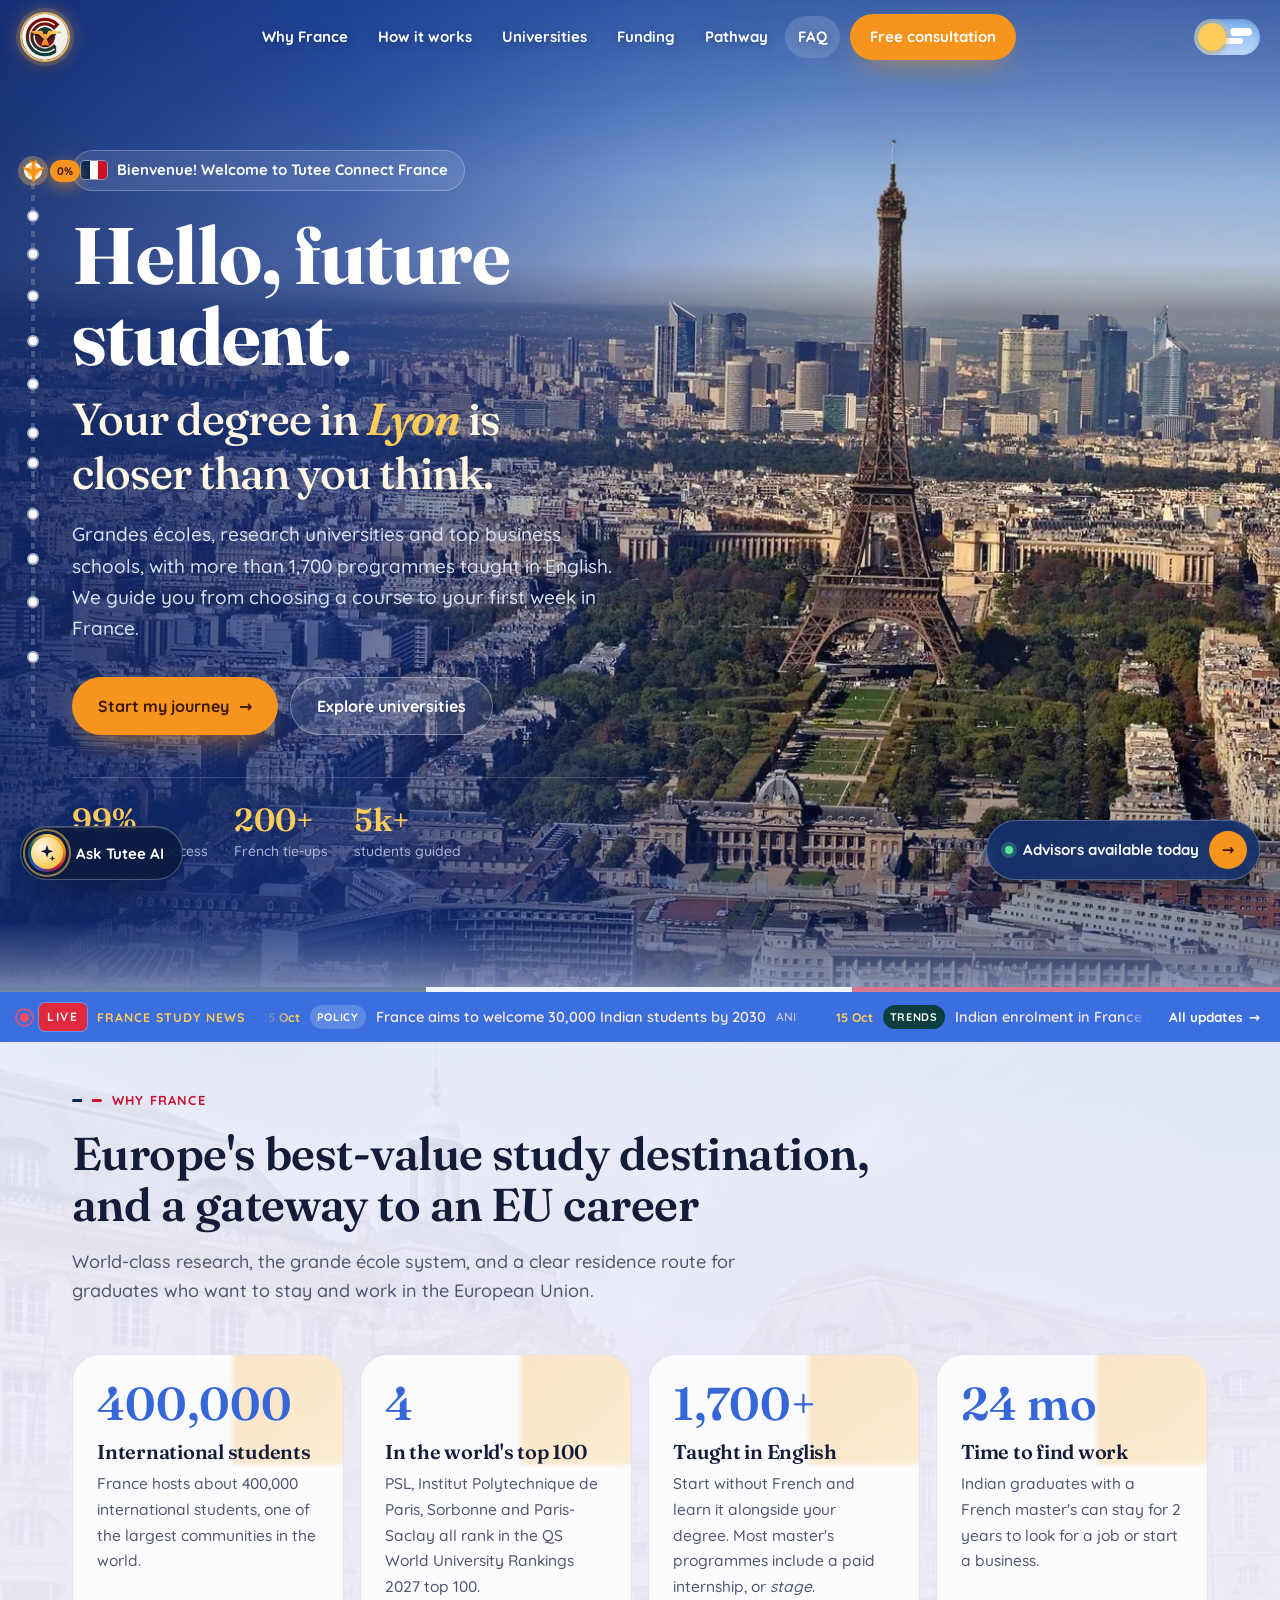
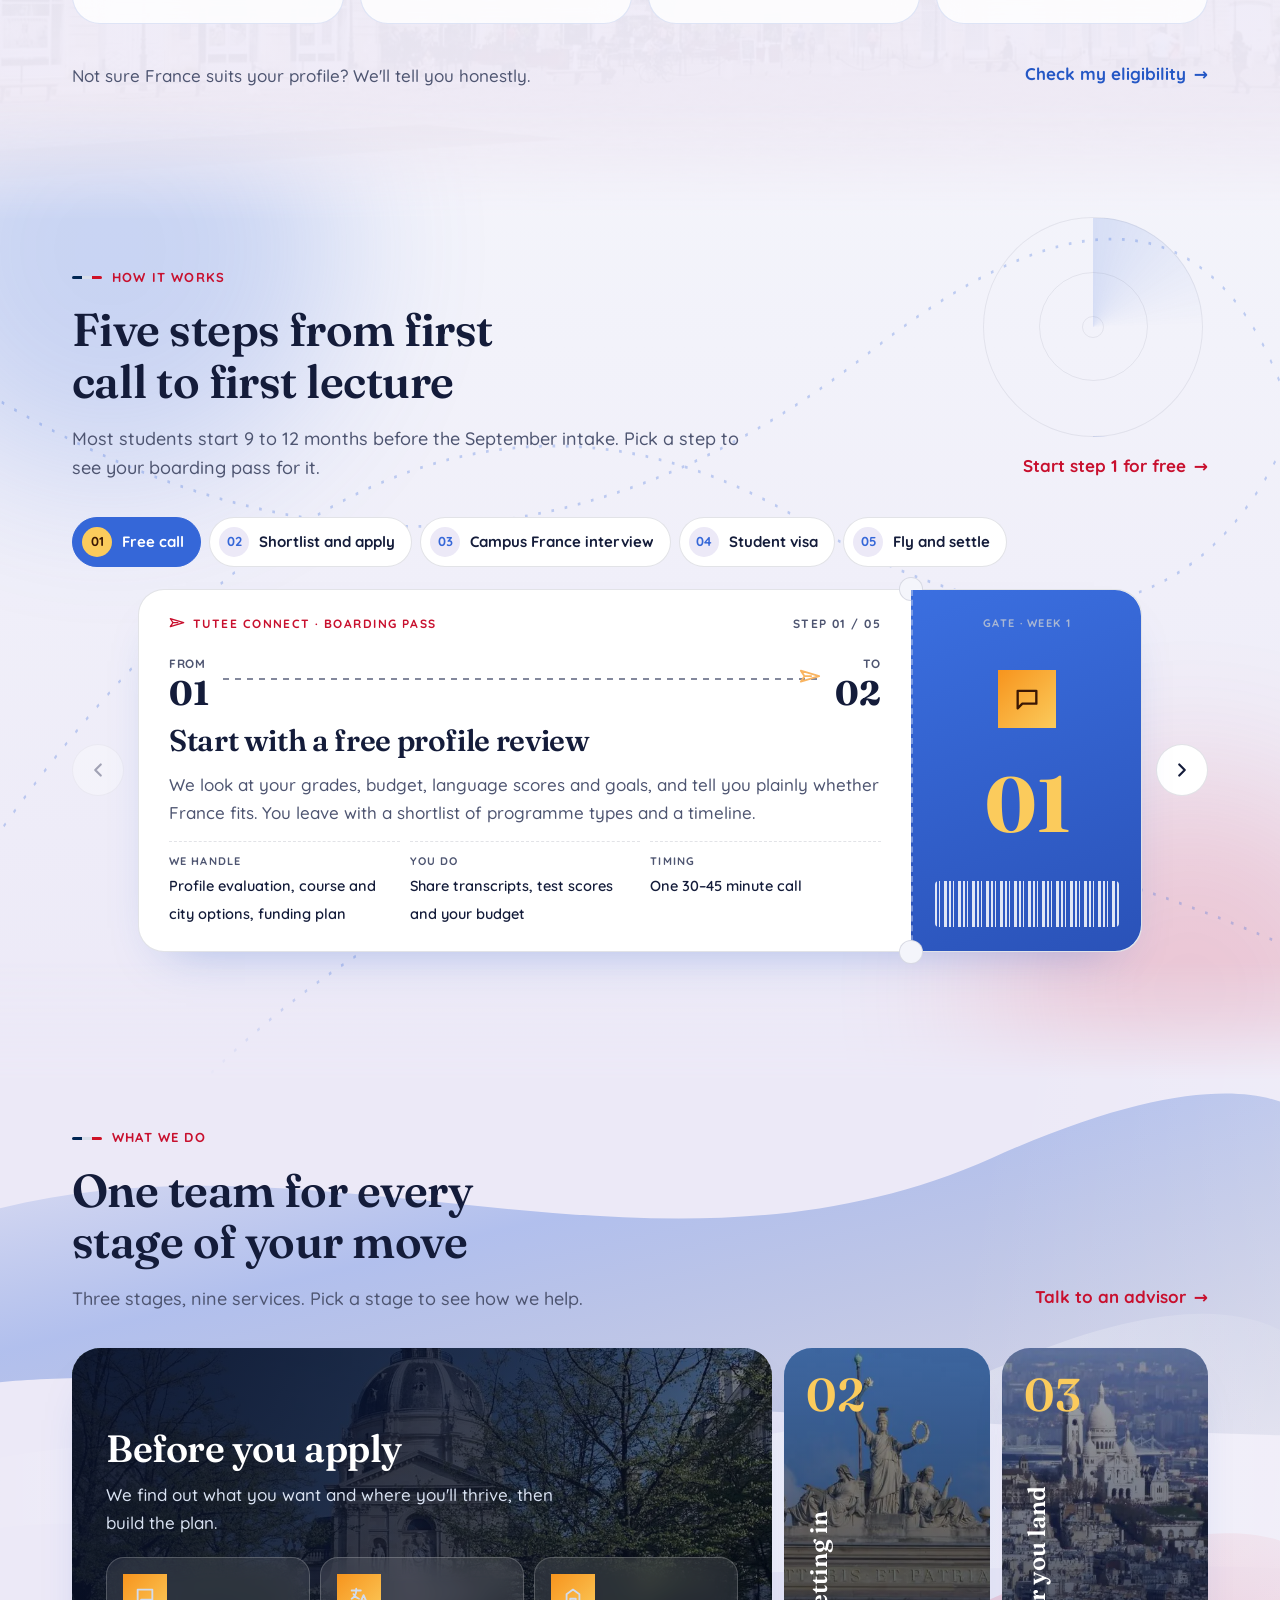
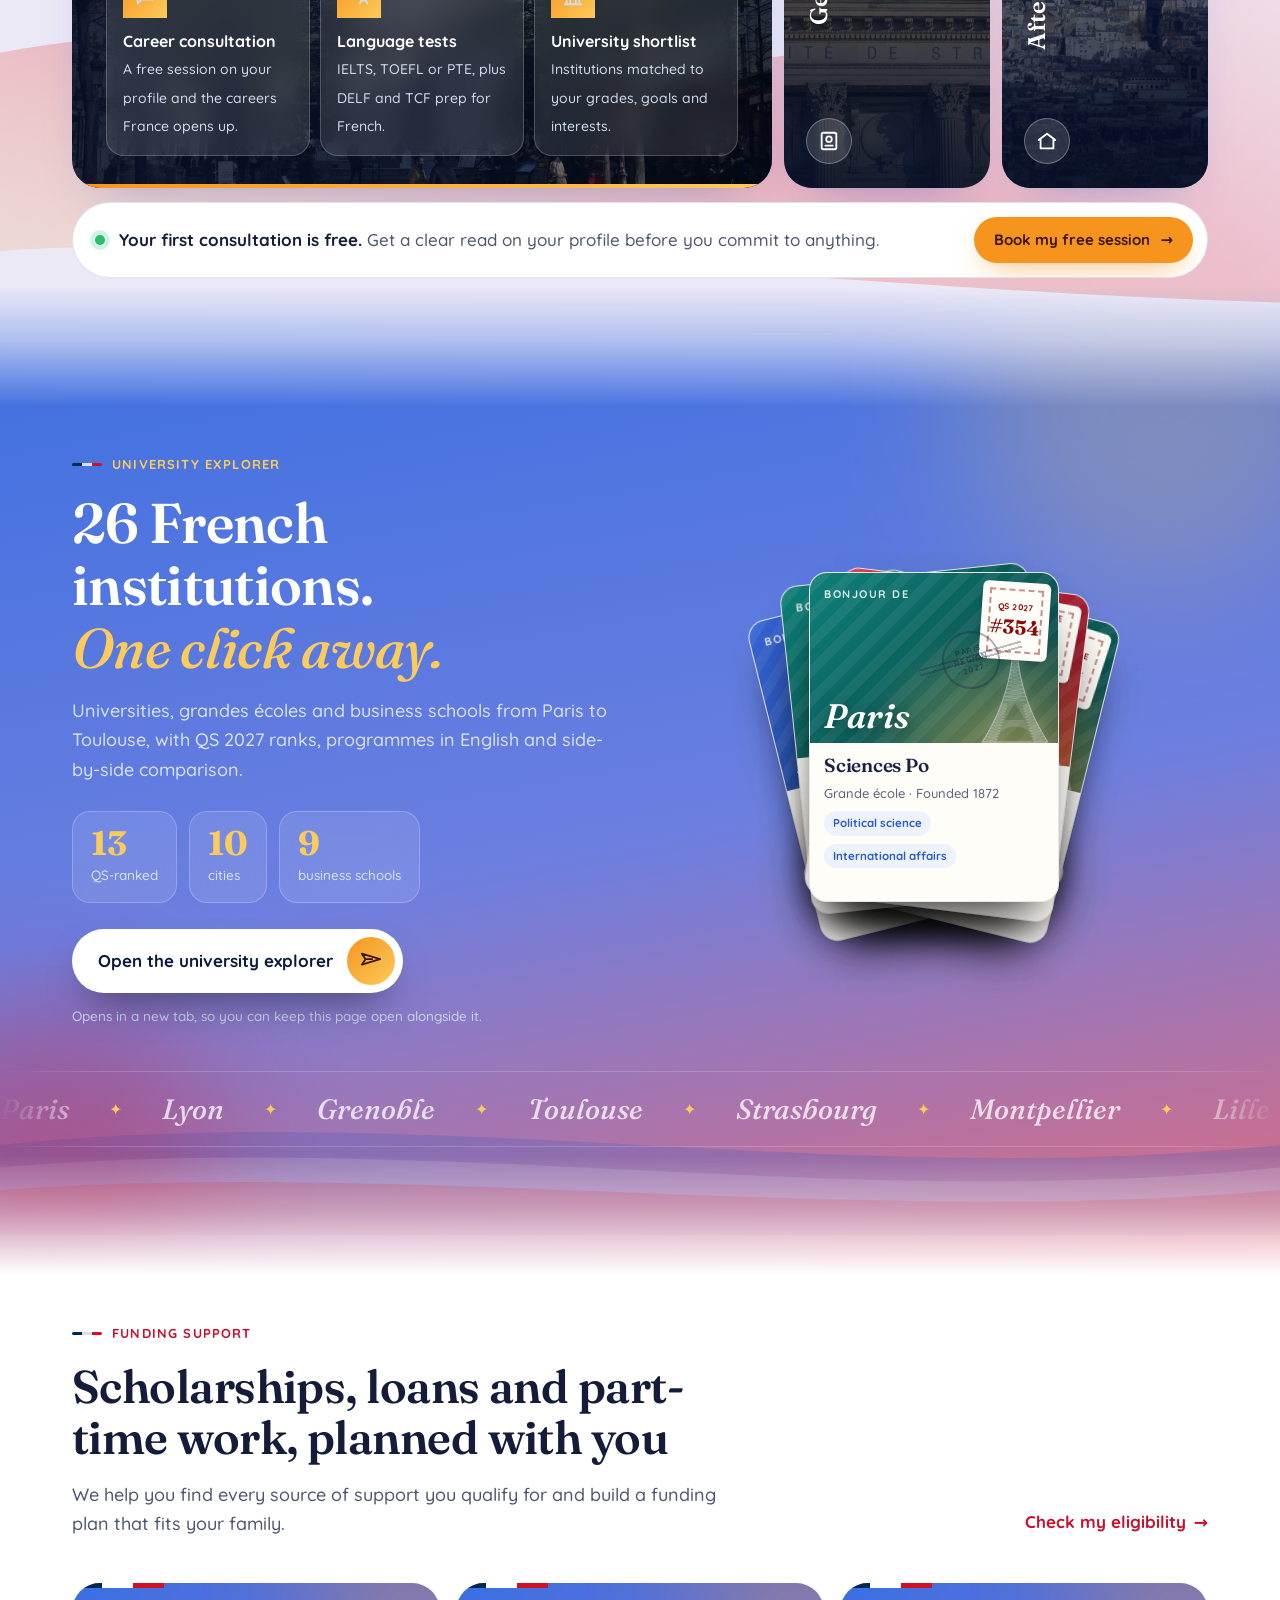
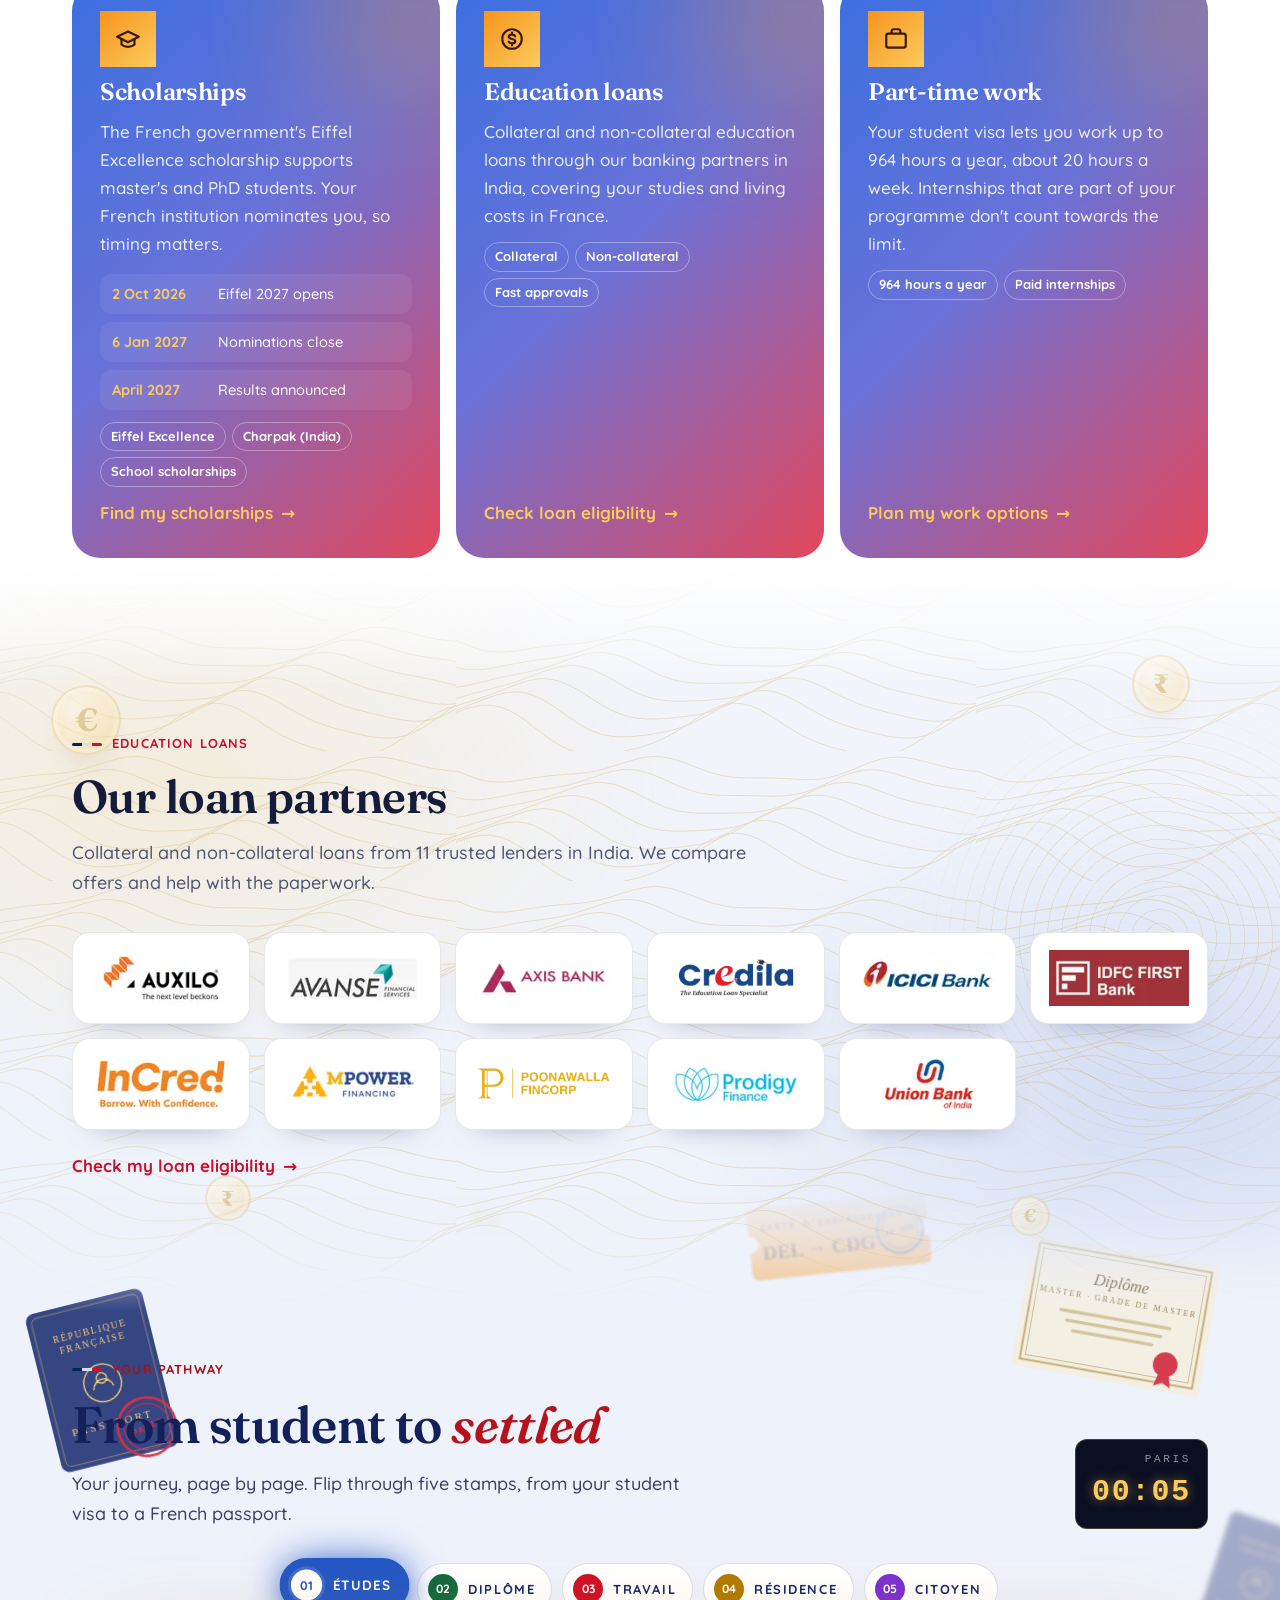
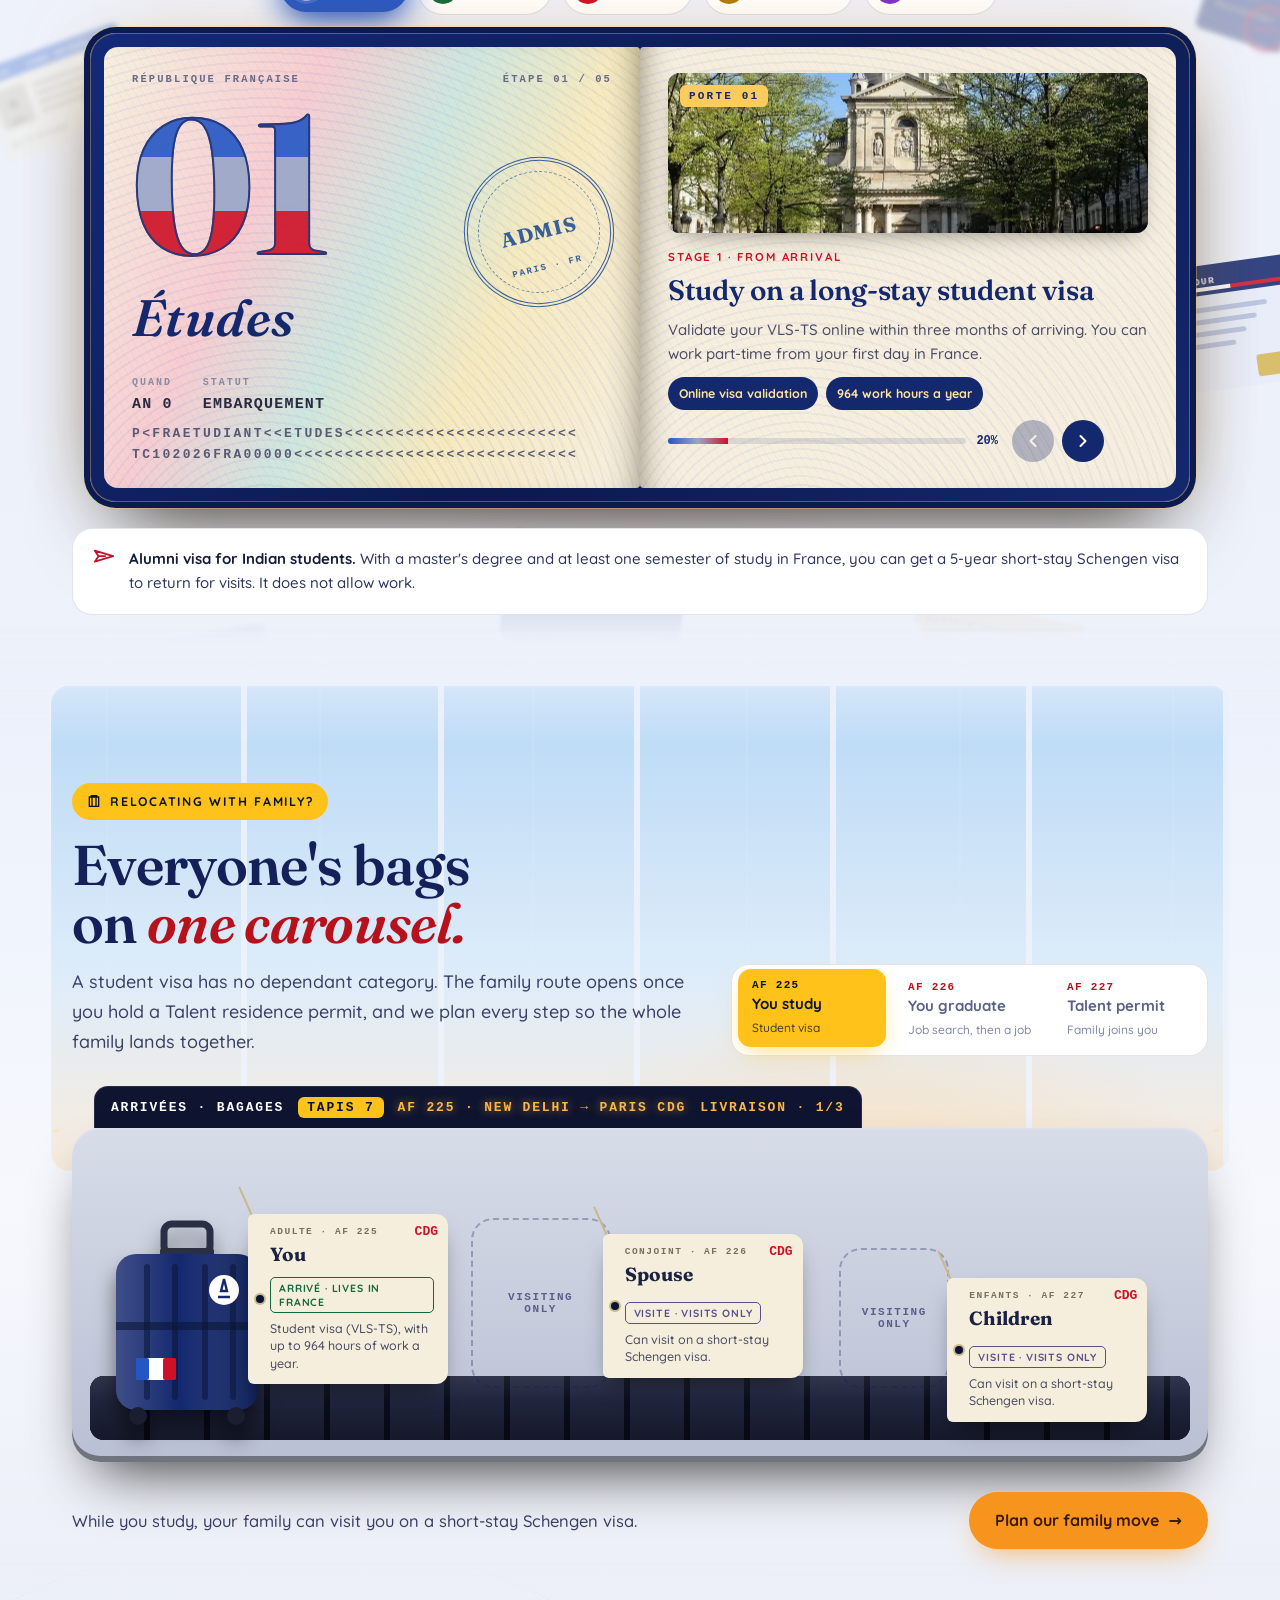
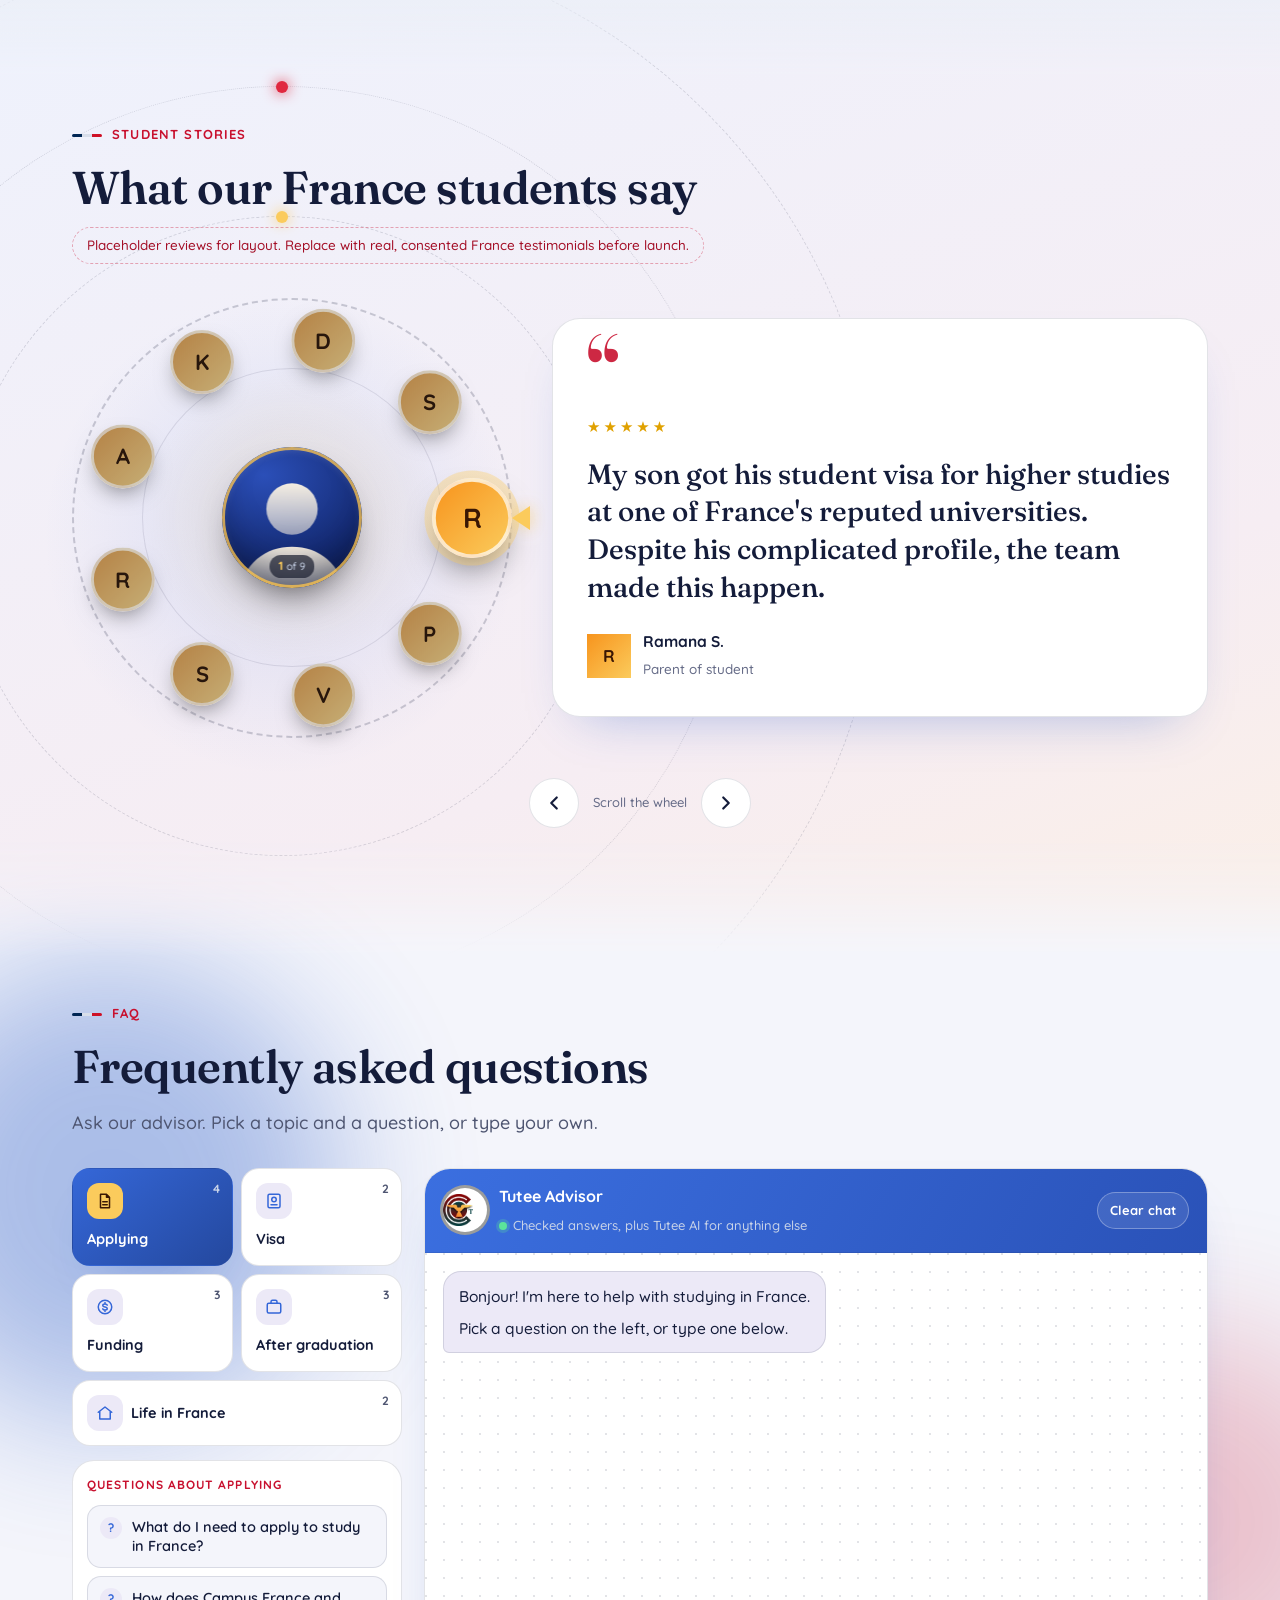
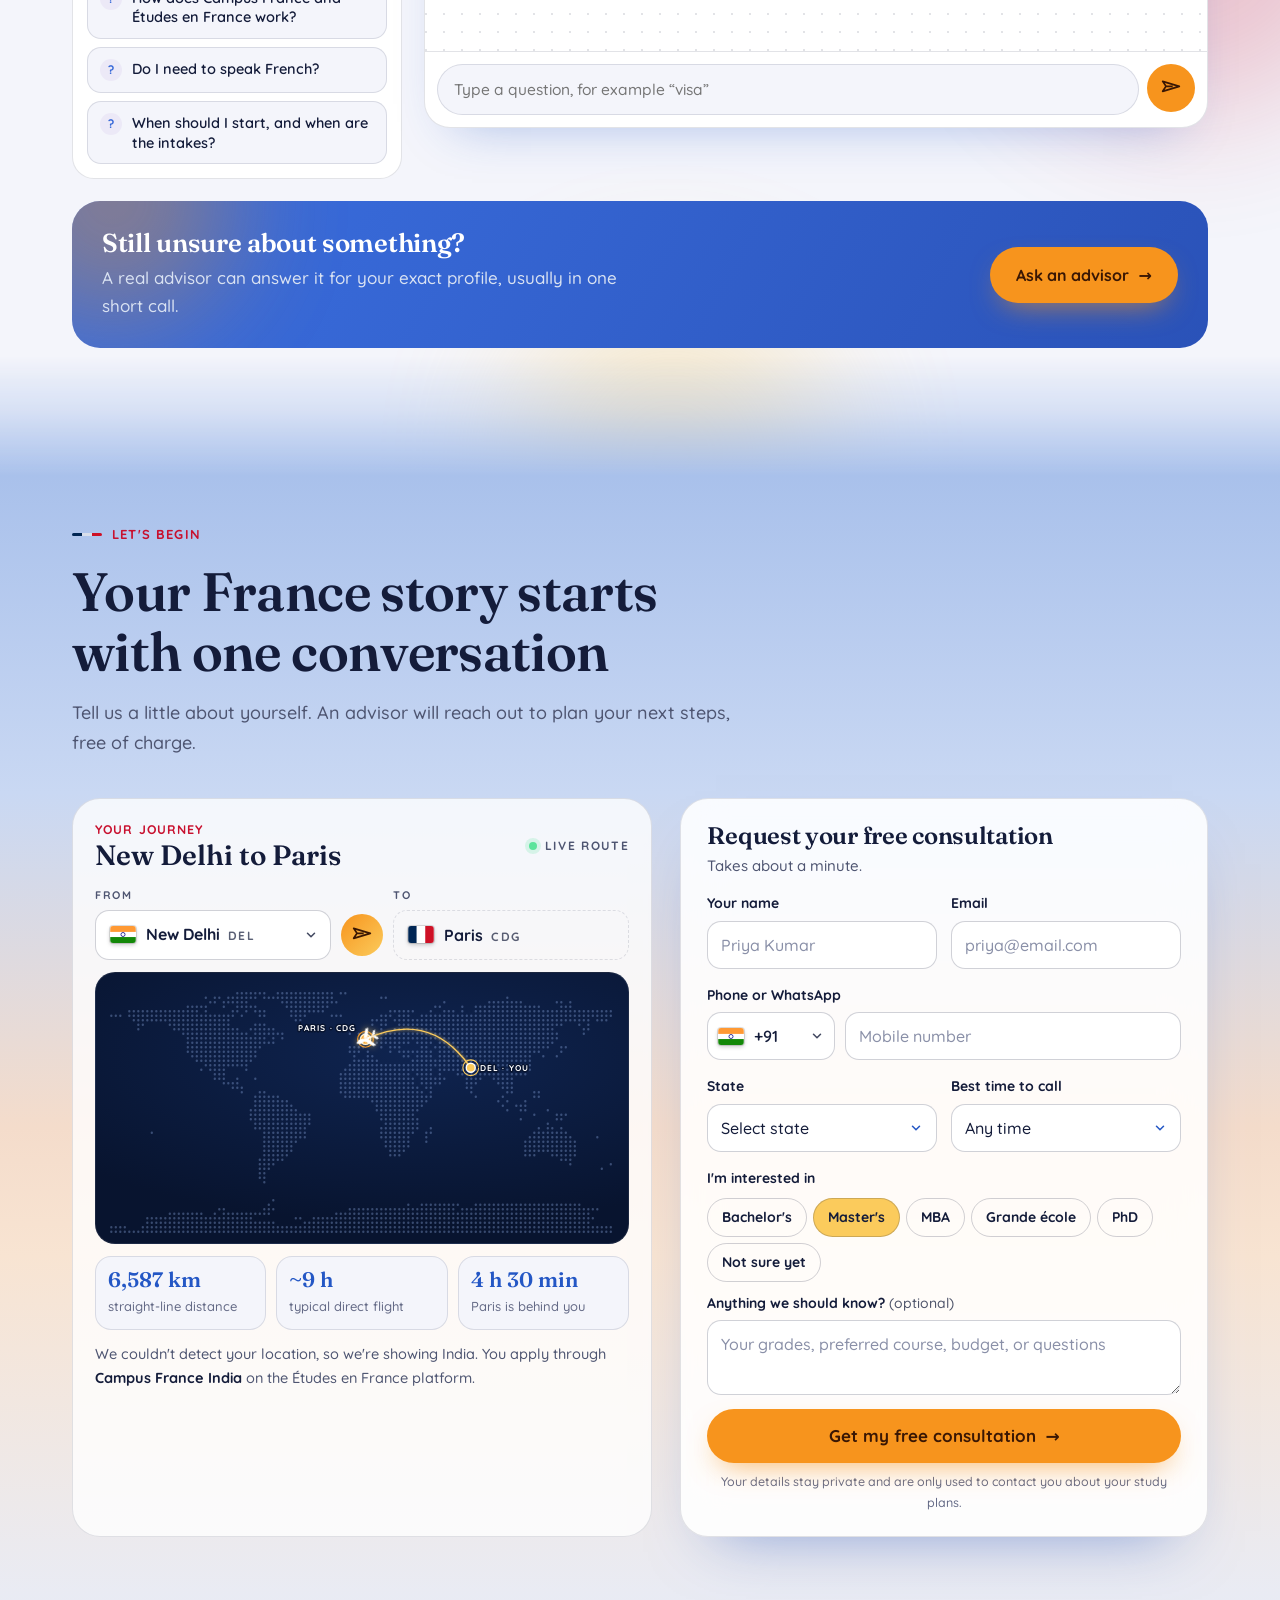
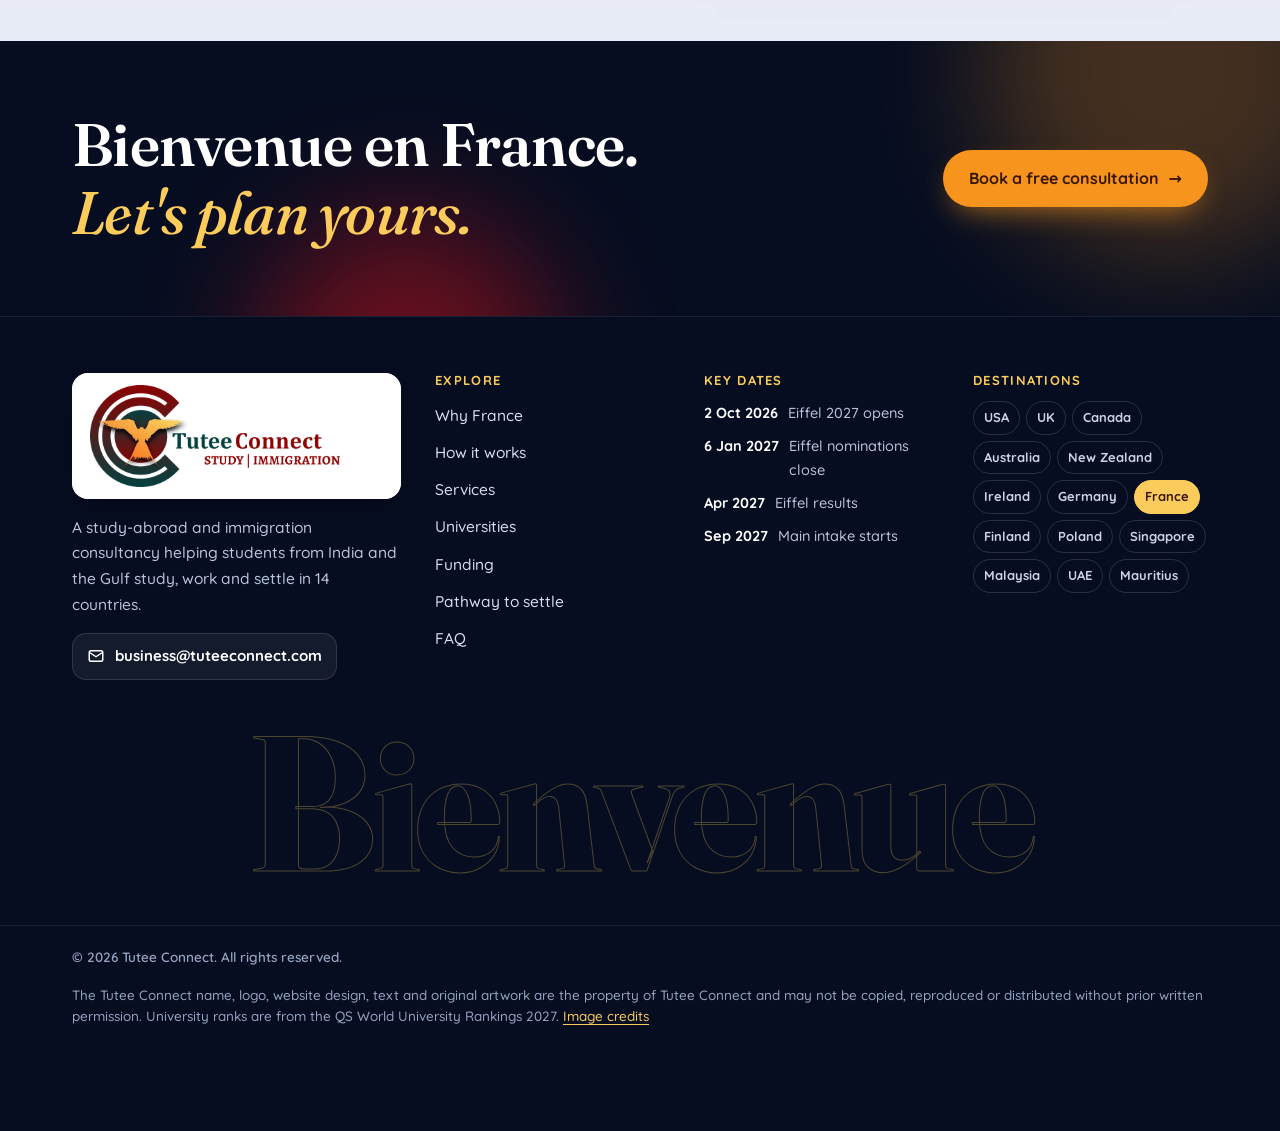
==== commit ecf2b4d4: "france phone fixes" ====
--- a/index.html
+++ b/index.html
@@ -1,4 +1,4 @@
-<!doctype html><html lang="en"><head><meta charset="utf-8"><meta name=viewport content="width=device-width,initial-scale=1,viewport-fit=cover"><style>:root{color-scheme:light;box-sizing:border-box;padding-top:env(safe-area-inset-top,0px);padding-bottom:env(safe-area-inset-bottom,0px)}html{scroll-padding-top:env(safe-area-inset-top,0px)}body{margin:0;padding:0;font:14px -apple-system,BlinkMacSystemFont,sans-serif;background:#fff;color:#000}img{max-width:100%}[hidden]:not([hidden=until-found i]){display:none!important}</style><meta name="description" content="Study in France with Tutee Connect: grandes écoles, research universities and business schools, Campus France and student visa support, scholarships and education loans."><meta name="theme-color" content="#0B1B3F"><title>Tutee Connect France</title><link rel="icon" type="image/png" sizes="32x32" href="[data-uri]"><link rel="icon" type="image/png" sizes="64x64" href="[data-uri]"></head><body>
+<!doctype html><html lang="en" data-theme="light"><head><meta charset="utf-8"><meta name=viewport content="width=device-width,initial-scale=1,viewport-fit=cover"><style>:root{color-scheme:light;box-sizing:border-box;padding-top:env(safe-area-inset-top,0px);padding-bottom:env(safe-area-inset-bottom,0px)}html{scroll-padding-top:env(safe-area-inset-top,0px)}body{margin:0;padding:0;font:14px -apple-system,BlinkMacSystemFont,sans-serif;background:#fff;color:#000}img{max-width:100%}[hidden]:not([hidden=until-found i]){display:none!important}</style><meta name="description" content="Study in France with Tutee Connect: grandes écoles, research universities and business schools, Campus France and student visa support, scholarships and education loans."><meta name="theme-color" content="#0B1B3F"><title>Tutee Connect France</title><link rel="icon" type="image/png" sizes="32x32" href="[data-uri]"><link rel="icon" type="image/png" sizes="64x64" href="[data-uri]"></head><body>
 
 
 
@@ -2537,6 +2537,113 @@
 .done-acts .btn{width:auto!important;margin:0!important;background:#25D366!important;color:#fff!important}
 .done-acts .again{border:1px solid currentColor;background:none;color:inherit;border-radius:999px;padding:12px 18px;font:inherit;font-weight:700;cursor:pointer;opacity:.85}
 .done.still .tick{animation:none}
+/* ===== v64 loan partners section ===== */
+.lp-sec{position:relative;z-index:1;background:var(--bg)}
+.lp-head{max-width:720px}
+.lp-head h2{margin:0}
+.lp-grid{list-style:none;margin:34px 0 22px;padding:0;display:grid;grid-template-columns:repeat(auto-fill,minmax(170px,1fr));gap:14px}
+.lp-grid li{display:grid;place-items:center;height:92px;padding:14px 18px;border-radius:18px;background:#fff;border:1px solid rgba(20,28,58,.10);box-shadow:0 14px 30px -24px rgba(11,27,63,.55);transition:transform .3s cubic-bezier(.2,.7,.2,1),box-shadow .3s}
+.lp-grid li:hover{transform:translateY(-3px);box-shadow:0 20px 36px -22px rgba(11,27,63,.6)}
+.lp-grid img{max-width:100%;max-height:56px;width:auto;height:auto;object-fit:contain;filter:none;opacity:1}
+:root[data-theme="dark"] .lp-grid li{border-color:rgba(255,255,255,.14);box-shadow:0 16px 34px -22px rgba(0,0,0,.8)}
+@media (max-width:700px){.lp-grid{grid-template-columns:repeat(3,minmax(0,1fr));gap:8px;margin:20px 0 14px}.lp-grid li{height:62px;padding:8px 10px;border-radius:14px}.lp-grid img{max-height:38px}}
+/* pathway: keep the floating documents inside their own section */
+#pathway .sb-bg{overflow:hidden}
+#pathway .sb-docs{-webkit-mask-image:linear-gradient(180deg,#000 0,#000 calc(100% - 340px),transparent calc(100% - 140px));mask-image:linear-gradient(180deg,#000 0,#000 calc(100% - 340px),transparent calc(100% - 140px))}
+.in-hero .tai-fab{opacity:0;pointer-events:none;transform:translateY(12px)}
+/* ===== v64 phone: each section close to one screen (Singapore-page approach) ===== */
+@media (max-width:700px){
+  section{padding-block:76px 34px}
+  .lede{font-size:15px;line-height:1.5}
+  .clamp3{display:-webkit-box;-webkit-line-clamp:3;-webkit-box-orient:vertical;overflow:hidden}
+  /* why: compact 2 x 2 grid */
+  .why-grid{display:grid!important;grid-template-columns:repeat(2,minmax(0,1fr));gap:10px;overflow:visible;margin:20px 0 0;padding:0}
+  .why-grid>*{width:auto!important;padding:14px 13px!important;border-radius:18px}
+  .why-grid+.m-dots{display:none!important}
+  .why-card .num{font-size:28px}
+  .why-card h3{font-size:15px;line-height:1.25;margin:6px 0 4px}
+  .why-card p{font-size:13px;line-height:1.45;display:-webkit-box;-webkit-line-clamp:4;-webkit-box-orient:vertical;overflow:hidden}
+  .why-foot{margin-top:12px}.why-foot p{font-size:14.5px}
+  /* how: shorter boarding pass */
+  #how .lede{display:-webkit-box;-webkit-line-clamp:3;-webkit-box-orient:vertical;overflow:hidden}
+  .bp-stub{display:none!important}
+  .bp-main{padding-block:18px!important}
+  .bp-main p{font-size:14.5px;line-height:1.5;display:-webkit-box;-webkit-line-clamp:4;-webkit-box-orient:vertical;overflow:hidden}
+  .bp-fields{gap:6px}.bp-fields>*{font-size:13px}
+  /* services: one-line service rows */
+  .ph-svcs{gap:8px}
+  .ph-svcs li{flex-direction:row!important;align-items:flex-start;gap:12px!important;padding:11px 12px!important;border-radius:14px}
+  .ph-svcs .sv-ic{width:36px;height:36px;flex:none}
+  .ph-svcs li b{font-size:14.5px}.ph-svcs li span:not(.sv-ic){font-size:13px;line-height:1.4}
+  .ph-body>p{font-size:14.5px}
+  /* universities */
+  #universities .lede{display:-webkit-box;-webkit-line-clamp:3;-webkit-box-orient:vertical;overflow:hidden}
+  .ut-stats div{padding:10px 10px}.ut-stats b{font-size:24px}
+  .ut-note{display:none}
+  .ut-fan{height:270px!important}
+  /* funding cards */
+  .fund-grid>*{gap:9px}
+  .fund-grid p{font-size:14px;line-height:1.5}
+  .timeline-mini li{padding-block:6px}
+  /* pathway passport */
+  .pb-l{min-height:220px!important}
+  .pb-num{font-size:84px}
+  .pb-photo{height:120px!important}
+  .pb-page{padding:18px 16px!important}
+  #sbP{font-size:14px}
+  .sb-head .lede{display:-webkit-box;-webkit-line-clamp:2;-webkit-box-orient:vertical;overflow:hidden}
+  /* family */
+  #family .lede{display:-webkit-box;-webkit-line-clamp:3;-webkit-box-orient:vertical;overflow:hidden}
+  #lcNote{font-size:14px}
+  /* stories: smaller wheel */
+  .wheel{max-width:250px!important}
+  .w-quote q{font-size:16px}
+  /* faq */
+  .unsure{display:none!important}
+  .chat-log{max-height:250px;min-height:200px}
+  .fq-sugg-box{padding:12px!important}
+  /* enquire: form first, no map */
+  .j-map,.j-stats,.j-fee{display:none!important}
+  .journey{padding:16px!important}
+  #enq{display:grid;grid-template-columns:minmax(0,1fr) minmax(0,1fr);column-gap:10px}
+  #enq>*{grid-column:1/-1}
+  #enq>.field[data-f="state"]{grid-column:1}#enq>.field[data-f="call_time"]{grid-column:2}
+  #enq .field{margin-bottom:10px}
+  #enq .field input,#enq .field select{padding:11px 12px}
+  #enq select{padding-right:30px!important;background-position:right 9px center!important;font-size:14px}
+  #enq textarea{min-height:64px}
+  #enq .lv{gap:6px}
+  .form-card{padding:18px!important}
+  .form-card h3{font-size:22px}
+  /* footer */
+  .f-cta{padding-block:36px!important}
+  .f-cta h2{font-size:28px}
+  .f-word{display:none!important}
+  .f-logo-full{max-width:230px}
+}
+/* ===== v65 loan partners: seamless seams + banknote background ===== */
+.lp-sec{z-index:auto!important;background:transparent!important;isolation:isolate;overflow:hidden;padding-block:110px 140px}
+.lp-bg{position:absolute;inset:0;z-index:-1;pointer-events:none;background:
+  radial-gradient(60% 55% at 12% 30%,rgba(251,203,92,.20),transparent 70%),
+  radial-gradient(55% 60% at 92% 70%,rgba(36,87,197,.14),transparent 70%),
+  linear-gradient(180deg,#F3F5FB,#EEF2FB)}
+.lp-bg::before{content:"";position:absolute;inset:-10% -5%;background-image:url("data:image/svg+xml,%3Csvg xmlns=%27http://www.w3.org/2000/svg%27 width=%27480%27 height=%27120%27 viewBox=%270 0 480 120%27%3E%3Cg fill=%27none%27 stroke=%27%23C89B3C%27 stroke-width=%27.8%27 opacity=%27.55%27%3E%3Cpolyline points=%270,60.0 8,63.4 16,66.5 24,68.9 32,70.3 40,70.8 48,70.5 56,69.5 64,68.2 72,66.8 80,65.6 88,64.7 96,64.0 104,63.4 112,62.8 120,61.9 128,60.6 136,58.7 144,56.4 152,53.8 160,51.3 168,49.1 176,47.6 184,47.1 192,47.7 200,49.3 208,51.8 216,54.8 224,57.9 232,60.9 240,63.3 248,65.1 256,66.2 264,66.7 272,66.8 280,66.8 288,66.8 296,67.0 304,67.4 312,67.9 320,68.4 328,68.4 336,67.9 344,66.6 352,64.5 360,61.7 368,58.4 376,55.1 384,52.0 392,49.6 400,48.1 408,47.6 416,48.2 424,49.6 432,51.5 440,53.7 448,55.8 456,57.6 464,59.0 472,60.0 480,60.8%27 transform=%27translate(0 -42)%27/%3E%3Cpolyline points=%270,70.8 8,72.5 16,73.1 24,72.8 32,71.8 40,70.3 48,68.6 56,67.0 64,65.7 72,64.5 80,63.5 88,62.4 96,61.0 104,59.3 112,57.1 120,54.5 128,51.7 136,49.0 144,46.8 152,45.4 160,45.1 168,45.9 176,47.9 184,50.8 192,54.2 200,57.9 208,61.3 216,64.2 224,66.5 232,67.9 240,68.7 248,69.0 256,69.1 264,69.1 272,69.2 280,69.4 288,69.7 296,69.7 304,69.3 312,68.4 320,66.6 328,64.0 336,60.8 344,57.1 352,53.4 360,50.0 368,47.4 376,45.8 384,45.3 392,45.9 400,47.5 408,49.8 416,52.3 424,54.9 432,57.2 440,59.1 448,60.6 456,61.8 464,62.9 472,64.1 480,65.5%27 transform=%27translate(0 -28)%27/%3E%3Cpolyline points=%270,75.2 8,74.0 16,72.3 24,70.3 32,68.3 40,66.4 48,64.8 56,63.2 64,61.7 72,59.9 80,57.7 88,55.2 96,52.3 104,49.4 112,46.7 120,44.5 128,43.3 136,43.2 144,44.3 152,46.7 160,50.0 168,53.9 176,58.1 184,62.0 192,65.4 200,68.1 208,69.9 216,70.9 224,71.4 232,71.5 240,71.5 248,71.4 256,71.3 264,71.2 272,70.8 280,70.0 288,68.5 296,66.3 304,63.3 312,59.6 320,55.5 328,51.5 336,47.9 344,45.1 352,43.4 360,43.0 368,43.8 376,45.6 384,48.2 392,51.2 400,54.2 408,57.0 416,59.4 424,61.4 432,63.1 440,64.6 448,66.1 456,67.7 464,69.5 472,71.4 480,73.2%27 transform=%27translate(0 -14)%27/%3E%3Cpolyline points=%270,71.7 8,69.3 16,66.9 24,64.8 32,62.7 40,60.6 48,58.4 56,55.9 64,53.0 72,50.0 80,47.0 88,44.3 96,42.2 104,41.2 112,41.4 120,42.9 128,45.7 136,49.5 144,53.9 152,58.6 160,63.0 168,66.9 176,69.9 184,72.1 192,73.3 200,73.9 208,74.0 216,73.8 224,73.5 232,73.1 240,72.5 248,71.7 256,70.4 264,68.4 272,65.7 280,62.2 288,58.1 296,53.7 304,49.4 312,45.5 320,42.7 328,41.0 336,40.7 344,41.7 352,43.8 360,46.8 368,50.3 376,53.8 384,57.1 392,60.1 400,62.5 408,64.7 416,66.5 424,68.3 432,70.1 440,72.0 448,73.8 456,75.4 464,76.6 472,77.0 480,76.3%27 transform=%27translate(0 0)%27/%3E%3Cpolyline points=%270,64.4 8,61.8 16,59.3 24,56.6 32,53.8 40,50.7 48,47.6 56,44.5 64,41.9 72,40.0 80,39.2 88,39.8 96,41.7 104,45.0 112,49.3 120,54.3 128,59.4 136,64.4 144,68.7 152,72.0 160,74.4 168,75.8 176,76.4 184,76.4 192,76.0 200,75.4 208,74.6 216,73.6 224,72.3 232,70.5 240,68.0 248,64.8 256,60.8 264,56.3 272,51.6 280,47.0 288,43.1 296,40.2 304,38.6 312,38.4 320,39.7 328,42.2 336,45.7 344,49.6 352,53.7 360,57.6 368,61.0 376,64.0 384,66.5 392,68.7 400,70.7 408,72.6 416,74.5 424,76.2 432,77.6 440,78.5 448,78.4 456,77.4 464,75.1 472,71.6 480,67.1%27 transform=%27translate(0 14)%27/%3E%3Cpolyline points=%270,54.6 8,51.5 16,48.2 24,45.0 32,42.0 40,39.5 48,37.9 56,37.4 64,38.4 72,40.8 80,44.6 88,49.4 96,54.9 104,60.6 112,66.0 120,70.7 128,74.4 136,77.0 144,78.4 152,79.0 160,78.8 168,78.2 176,77.2 184,76.0 192,74.5 200,72.6 208,70.3 216,67.3 224,63.5 232,59.2 240,54.3 248,49.3 256,44.6 264,40.5 272,37.6 280,36.2 288,36.3 296,37.9 304,40.9 312,44.8 320,49.3 328,53.9 336,58.3 344,62.3 352,65.7 360,68.6 368,71.1 376,73.2 384,75.2 392,77.0 400,78.5 408,79.7 416,80.2 424,79.7 432,78.1 440,75.3 448,71.3 456,66.3 464,60.7 472,54.9 480,49.5%27 transform=%27translate(0 28)%27/%3E%3Cpolyline points=%270,42.3 8,39.4 16,37.1 24,35.8 32,35.8 40,37.2 48,40.1 56,44.4 64,49.8 72,55.9 80,62.1 88,67.9 96,72.9 104,76.9 112,79.6 120,81.1 128,81.6 136,81.2 144,80.2 152,78.8 160,77.1 168,75.1 176,72.7 184,69.8 192,66.2 200,62.0 208,57.2 216,52.0 224,46.8 232,41.9 240,37.9 248,35.1 256,33.9 264,34.3 272,36.3 280,39.7 288,44.2 296,49.2 304,54.4 312,59.4 320,63.9 328,67.7 336,71.0 344,73.6 352,75.9 360,77.9 368,79.5 376,80.8 384,81.6 392,81.7 400,80.8 408,78.7 416,75.3 424,70.8 432,65.3 440,59.2 448,53.0 456,47.2 464,42.3 472,38.6 480,36.5%27 transform=%27translate(0 42)%27/%3E%3C/g%3E%3C/svg%3E");background-size:520px 130px;opacity:.55;
+  -webkit-mask-image:radial-gradient(120% 90% at 50% 50%,#000 30%,transparent 80%);mask-image:radial-gradient(120% 90% at 50% 50%,#000 30%,transparent 80%);animation:lpDrift 60s linear infinite}
+.lp-bg::after{content:"";position:absolute;right:-140px;top:50%;width:520px;height:520px;margin-top:-260px;border-radius:50%;
+  background:repeating-radial-gradient(circle,rgba(200,155,60,.16) 0 1px,transparent 1px 14px);-webkit-mask-image:radial-gradient(circle,#000 40%,transparent 70%);mask-image:radial-gradient(circle,#000 40%,transparent 70%)}
+.lp-coin{position:absolute;display:grid;place-items:center;width:var(--s,64px);height:var(--s,64px);border-radius:50%;font-family:var(--display);font-weight:700;font-size:calc(var(--s,64px)*.46);
+  color:rgba(176,122,0,.55);background:radial-gradient(circle at 35% 30%,rgba(255,246,228,.95),rgba(251,203,92,.45) 70%);box-shadow:inset 0 0 0 2px rgba(200,155,60,.35),inset 0 0 0 6px rgba(255,255,255,.35),0 18px 30px -20px rgba(120,80,0,.5);
+  opacity:.55;animation:lpFloat var(--t,14s) ease-in-out var(--dl,0s) infinite}
+.lp-coin.c1{--s:70px;left:4%;top:16%;--t:15s}.lp-coin.c2{--s:46px;left:16%;bottom:12%;--t:12s;--dl:-4s}.lp-coin.c3{--s:58px;right:7%;top:12%;--t:17s;--dl:-7s}.lp-coin.c4{--s:40px;right:18%;bottom:10%;--t:13s;--dl:-2s}
+@keyframes lpFloat{0%,100%{transform:translateY(0) rotate(-6deg)}50%{transform:translateY(-14px) rotate(6deg)}}
+@keyframes lpDrift{from{background-position:0 0}to{background-position:520px 0}}
+:root[data-theme="dark"] .lp-bg{background:radial-gradient(60% 55% at 12% 30%,rgba(251,203,92,.10),transparent 70%),radial-gradient(55% 60% at 92% 70%,rgba(36,87,197,.22),transparent 70%),linear-gradient(180deg,#0A1634,#0B1B3F)}
+:root[data-theme="dark"] .lp-bg::before{opacity:.35}
+:root[data-theme="dark"] .lp-coin{opacity:.32;color:rgba(251,203,92,.8);background:radial-gradient(circle at 35% 30%,rgba(251,203,92,.35),rgba(251,203,92,.08) 70%)}
+:root[data-theme="dark"] .lp-head h2{color:#fff}
+:root[data-theme="dark"] .lp-head .lede{color:rgba(255,255,255,.78)}
+@media (max-width:700px){.lp-sec{padding-block:80px 90px}.lp-coin.c2,.lp-coin.c4{display:none}.lp-coin.c1{--s:46px;top:6%;left:auto;right:6%}.lp-coin.c3{display:none}.lp-bg::after{width:320px;height:320px;margin-top:-160px;right:-160px}}
+@media (prefers-reduced-motion:reduce){.lp-coin,.lp-bg::before{animation:none}}
 </style>
 
 <svg width="0" height="0" style="position:absolute" aria-hidden="true">
@@ -2605,8 +2712,6 @@
       </div>
     </div>
     <div class="hero-side" role="img" aria-label="Paris from the Montparnasse Tower, with the Eiffel Tower on the skyline">
-            <div class="float f2 rise d4"><b>QS 2027</b>PSL #34 and IP Paris #43 in the world</div>
-      <div class="float f3 rise d4"><b>2 years</b>to job-hunt after a French master's, for Indian graduates</div>
     </div>
   </div>
 </section>
@@ -2757,8 +2862,17 @@
       <article class="fcard fr reveal"><span class="blob-bg morph"></span><span class="tk-ic morph"><svg width="26" height="26"><use href="#i-coin"/></svg></span><h3>Education loans</h3><p>Collateral and non-collateral education loans through our banking partners in India, covering your studies and living costs in France.</p><div class="pills"><span>Collateral</span><span>Non-collateral</span><span>Fast approvals</span></div><a class="link-cta" href="#enquire">Check loan eligibility <span class="arrow">→</span></a></article>
       <article class="fcard fr reveal"><span class="blob-bg morph"></span><span class="tk-ic morph"><svg width="26" height="26"><use href="#i-brief"/></svg></span><h3>Part-time work</h3><p>Your student visa lets you work up to 964 hours a year, about 20 hours a week. Internships that are part of your programme don't count towards the limit.</p><div class="pills"><span>964 hours a year</span><span>Paid internships</span></div><a class="link-cta" href="#enquire">Plan my work options <span class="arrow">→</span></a></article>
     </div>
-    <p class="p-label">Our loan partners</p>
-    <div class="partners" aria-label="Loan partners"><div class="partners-track"><img src="[data-uri]" alt="Auxilo" width="140" height="54" decoding="async"><img src="[data-uri]" alt="Avanse" width="140" height="54" decoding="async"><img src="[data-uri]" alt="Axis" width="140" height="54" decoding="async"><img src="[data-uri]" alt="Credila Education Loan" width="140" height="54" decoding="async"><img src="[data-uri]" alt="Icici" width="140" height="54" decoding="async"><img src="[data-uri]" alt="Idfc" width="140" height="54" decoding="async"><img src="[data-uri]" alt="Incred" width="140" height="54" decoding="async"><img src="[data-uri]" alt="Mpower" width="140" height="54" decoding="async"><img src="[data-uri]" alt="Poonawalla Fincorp Education Loan" width="140" height="54" decoding="async"><img src="[data-uri]" alt="Prodigy" width="140" height="54" decoding="async"><img src="[data-uri]" alt="Union" width="140" height="54" decoding="async"><img src="[data-uri]" alt="" aria-hidden="true" width="140" height="54" decoding="async"><img src="[data-uri]" alt="" aria-hidden="true" width="140" height="54" decoding="async"><img src="[data-uri]" alt="" aria-hidden="true" width="140" height="54" decoding="async"><img src="[data-uri]" alt="" aria-hidden="true" width="140" height="54" decoding="async"><img src="[data-uri]" alt="" aria-hidden="true" width="140" height="54" decoding="async"><img src="[data-uri]" alt="" aria-hidden="true" width="140" height="54" decoding="async"><img src="[data-uri]" alt="" aria-hidden="true" width="140" height="54" decoding="async"><img src="[data-uri]" alt="" aria-hidden="true" width="140" height="54" decoding="async"><img src="[data-uri]" alt="" aria-hidden="true" width="140" height="54" decoding="async"><img src="[data-uri]" alt="" aria-hidden="true" width="140" height="54" decoding="async"><img src="[data-uri]" alt="" aria-hidden="true" width="140" height="54" decoding="async"></div></div>
+
+  </div>
+</section>
+
+<!-- 6b. LOAN PARTNERS -->
+<section class="lp-sec seam" id="partners" aria-labelledby="lpT">
+  <div class="lp-bg" aria-hidden="true"><span class="lp-coin c1">€</span><span class="lp-coin c2">₹</span><span class="lp-coin c3">₹</span><span class="lp-coin c4">€</span></div>
+  <div class="wrap">
+    <div class="lp-head"><span class="kicker">Education loans</span><h2 id="lpT">Our loan partners</h2><p class="lede">Collateral and non-collateral loans from 11 trusted lenders in India. We compare offers and help with the paperwork.</p></div>
+    <ul class="lp-grid"><li><img src="[data-uri]" alt="Auxilo" width="140" height="54" decoding="async"></li><li><img src="[data-uri]" alt="Avanse" width="140" height="54" decoding="async"></li><li><img src="[data-uri]" alt="Axis" width="140" height="54" decoding="async"></li><li><img src="[data-uri]" alt="Credila Education Loan" width="140" height="54" decoding="async"></li><li><img src="[data-uri]" alt="Icici" width="140" height="54" decoding="async"></li><li><img src="[data-uri]" alt="Idfc" width="140" height="54" decoding="async"></li><li><img src="[data-uri]" alt="Incred" width="140" height="54" decoding="async"></li><li><img src="[data-uri]" alt="Mpower" width="140" height="54" decoding="async"></li><li><img src="[data-uri]" alt="Poonawalla Fincorp Education Loan" width="140" height="54" decoding="async"></li><li><img src="[data-uri]" alt="Prodigy" width="140" height="54" decoding="async"></li><li><img src="[data-uri]" alt="Union" width="140" height="54" decoding="async"></li></ul>
+    <a class="link-cta" href="#enquire">Check my loan eligibility <span class="arrow">→</span></a>
   </div>
 </section>
 
@@ -2797,8 +2911,6 @@
         <div class="pb-leaf" id="pbLeaf" aria-hidden="true"></div>
       </div>
     </div>
-    <p class="pb-hint">Click a page, swipe or drag to turn it. Arrow keys work too.</p>
-    <p class="pb-note">* 2-year fast track to citizenship with a French degree after 2+ years of study in France.</p>
   </div>
   <div class="wrap pw-after"><div class="alumni"><svg width="22" height="22" style="flex:none;color:var(--accent-ink)"><use href="#i-plane"/></svg><span><b>Alumni visa for Indian students.</b> With a master's degree and at least one semester of study in France, you can get a 5-year short-stay Schengen visa to return for visits. It does not allow work.</span></div></div>
 </section>
@@ -2879,7 +2991,6 @@
       <div><h3>Still unsure about something?</h3><p>A real advisor can answer it for your exact profile, usually in one short call.</p></div>
       <a class="btn btn-primary" href="#enquire">Ask an advisor <span class="arrow">→</span></a>
     </div>
-    <p class="checked">Visa rules checked 7 October 2026 on service-public.gouv.fr, campusfrance.org and france-visas.gouv.fr.</p>
   </div>
 </section>
 
@@ -2926,8 +3037,8 @@
         <div class="field" data-f="name"><label for="f-name">Your name</label><input id="f-name" name="name" autocomplete="name" placeholder="Priya Kumar"><span class="err"></span></div>
         <div class="field" data-f="email"><label for="f-email">Email</label><input id="f-email" name="email" type="email" autocomplete="email" placeholder="priya@email.com"><span class="err"></span></div>
         <div class="field" data-f="phone_number"><label for="f-phone">Phone or WhatsApp</label>
-          <div class="row2"><div class="pick cc" id="ccPick"></div><input type="hidden" name="country_code" id="f-cc" value="+91"><input id="f-phone" name="phone_number" type="tel" autocomplete="tel-national" placeholder="98765 43210"></div><span class="err"></span></div>
-        <div class="field" data-f="state"><label for="f-state">State</label><select id="f-state" name="state" autocomplete="address-level1"><option value="">Choose your state</option><option>Andhra Pradesh</option><option>Arunachal Pradesh</option><option>Assam</option><option>Bihar</option><option>Chhattisgarh</option><option>Goa</option><option>Gujarat</option><option>Haryana</option><option>Himachal Pradesh</option><option>Jharkhand</option><option>Karnataka</option><option>Kerala</option><option>Madhya Pradesh</option><option>Maharashtra</option><option>Manipur</option><option>Meghalaya</option><option>Mizoram</option><option>Nagaland</option><option>Odisha</option><option>Punjab</option><option>Rajasthan</option><option>Sikkim</option><option>Tamil Nadu</option><option>Telangana</option><option>Tripura</option><option>Uttar Pradesh</option><option>Uttarakhand</option><option>West Bengal</option><option>Andaman and Nicobar Islands</option><option>Chandigarh</option><option>Dadra and Nagar Haveli and Daman and Diu</option><option>Delhi</option><option>Jammu and Kashmir</option><option>Ladakh</option><option>Lakshadweep</option><option>Puducherry</option><option>Outside India</option></select><span class="err"></span></div>
+          <div class="row2"><div class="pick cc" id="ccPick"></div><input type="hidden" name="country_code" id="f-cc" value="+91"><input id="f-phone" name="phone_number" type="tel" autocomplete="tel-national" placeholder="Mobile number"></div><span class="err"></span></div>
+        <div class="field" data-f="state"><label for="f-state">State</label><select id="f-state" name="state" autocomplete="address-level1"><option value="">Select state</option><option>Andhra Pradesh</option><option>Arunachal Pradesh</option><option>Assam</option><option>Bihar</option><option>Chhattisgarh</option><option>Goa</option><option>Gujarat</option><option>Haryana</option><option>Himachal Pradesh</option><option>Jharkhand</option><option>Karnataka</option><option>Kerala</option><option>Madhya Pradesh</option><option>Maharashtra</option><option>Manipur</option><option>Meghalaya</option><option>Mizoram</option><option>Nagaland</option><option>Odisha</option><option>Punjab</option><option>Rajasthan</option><option>Sikkim</option><option>Tamil Nadu</option><option>Telangana</option><option>Tripura</option><option>Uttar Pradesh</option><option>Uttarakhand</option><option>West Bengal</option><option>Andaman and Nicobar Islands</option><option>Chandigarh</option><option>Dadra and Nagar Haveli and Daman and Diu</option><option>Delhi</option><option>Jammu and Kashmir</option><option>Ladakh</option><option>Lakshadweep</option><option>Puducherry</option><option>Outside India</option></select><span class="err"></span></div>
         <div class="field" data-f="call_time"><label for="f-call">Best time to call</label><select id="f-call" name="call_time"><option value="Anytime">Any time</option><option>Morning (9 am – 12 pm)</option><option>Afternoon (12 – 4 pm)</option><option>Evening (4 – 8 pm)</option></select><span class="err"></span></div>
         <fieldset class="field" style="border:0;padding:0;margin:0 0 14px"><legend style="font-size:14px;font-weight:700;color:#E8F3F1;margin-bottom:8px;padding:0">I'm interested in</legend>
           <div class="lv">
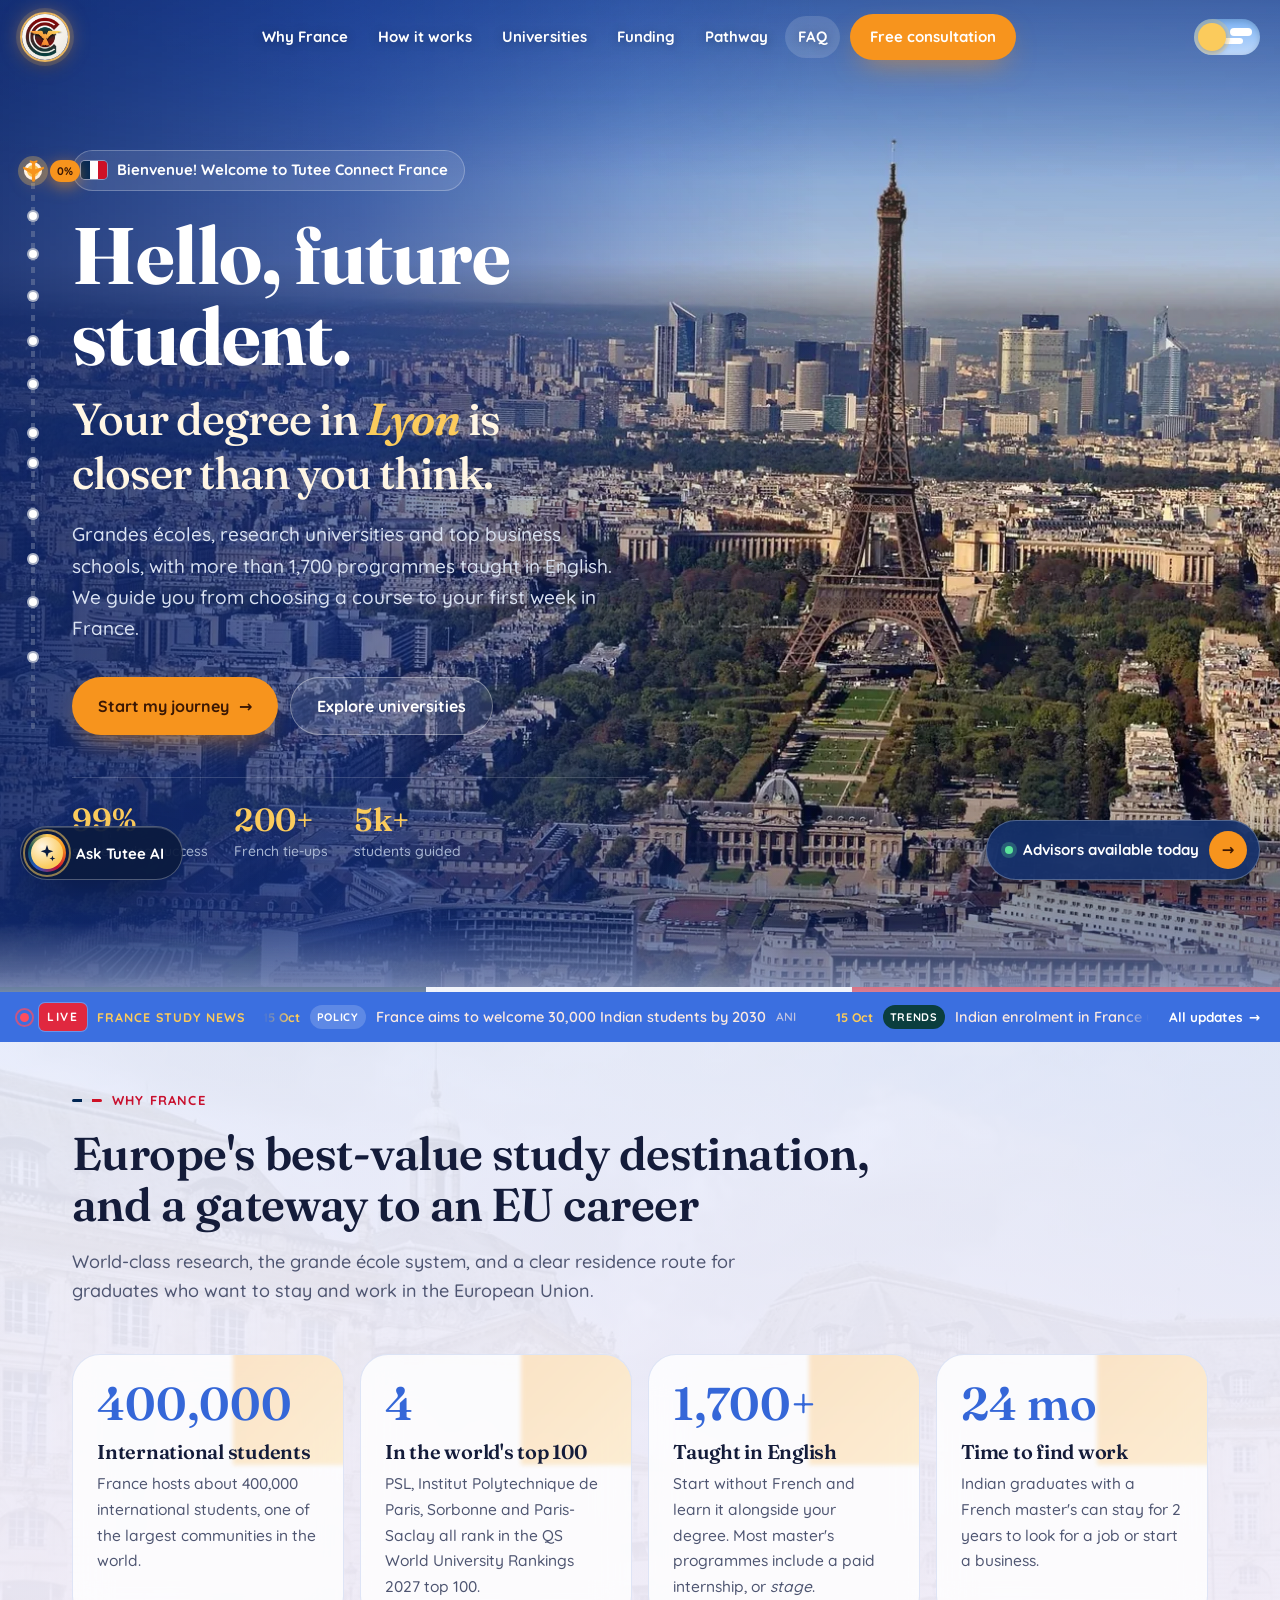
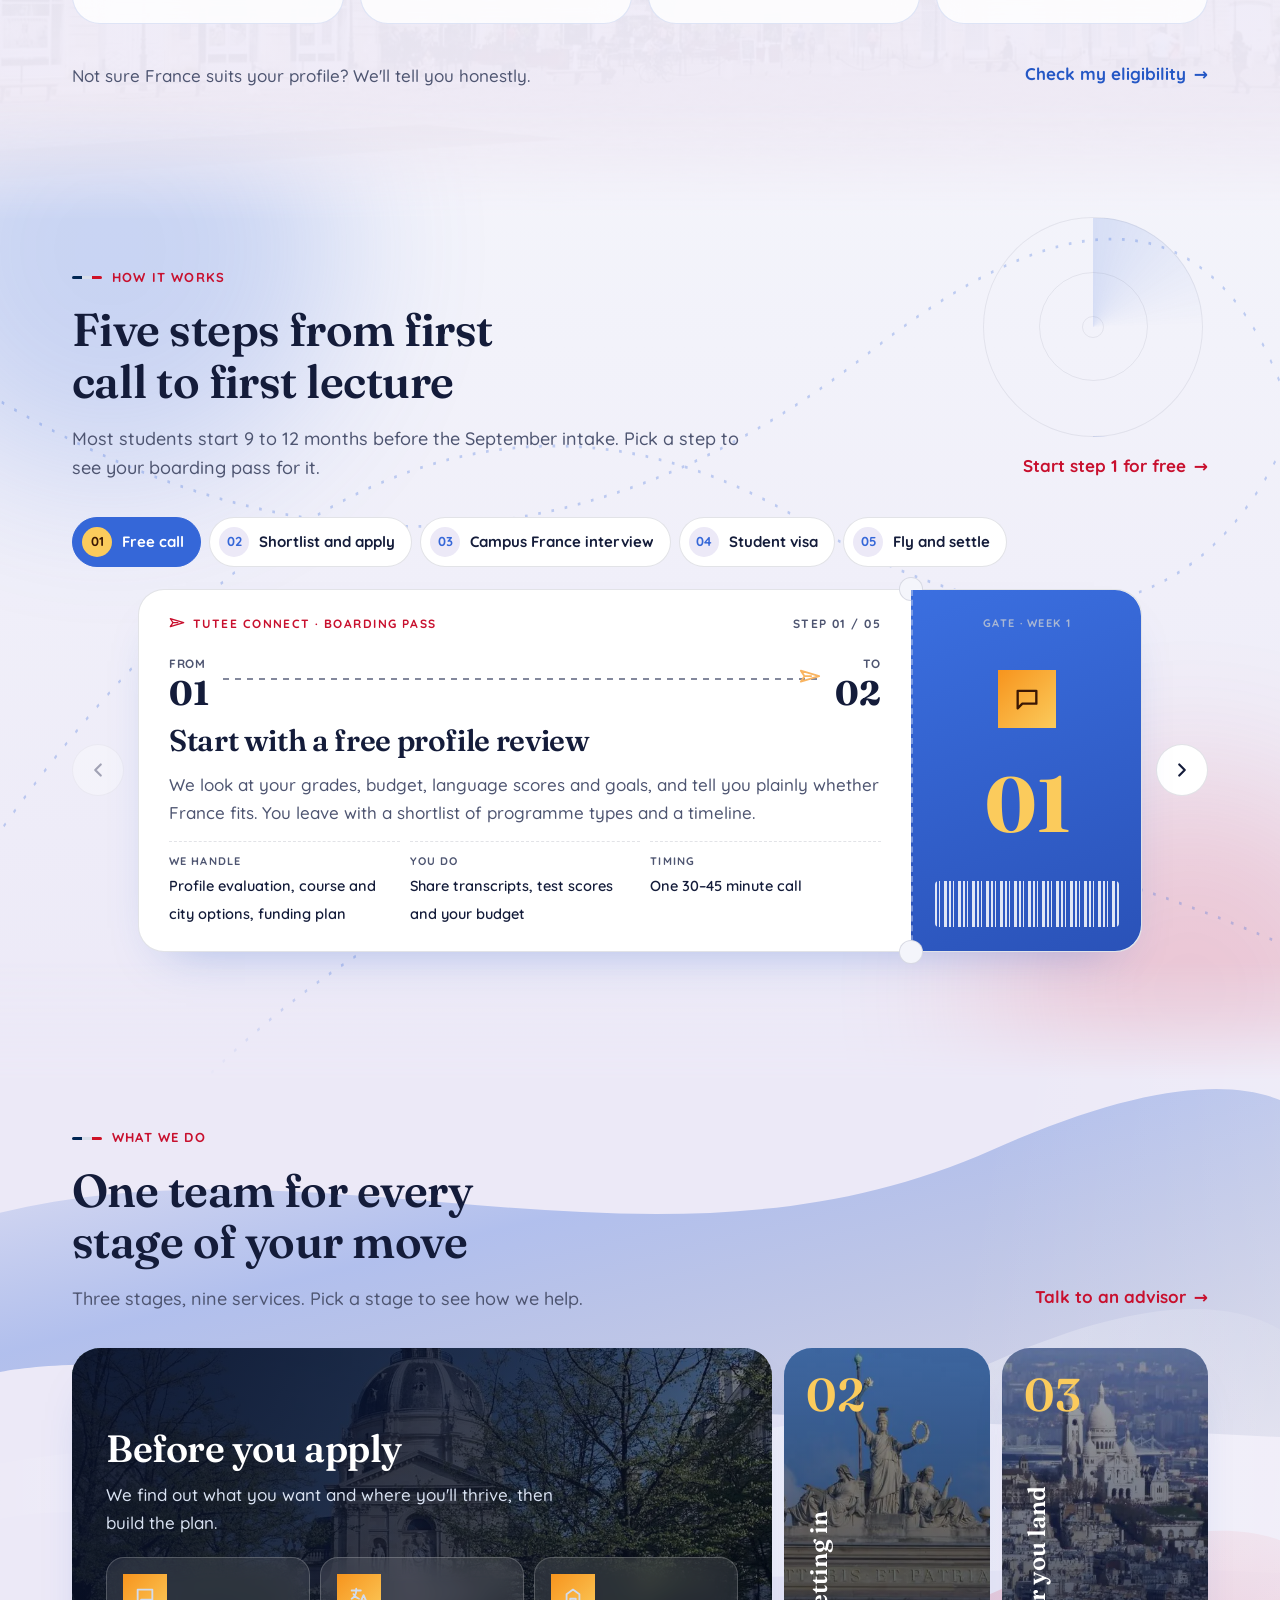
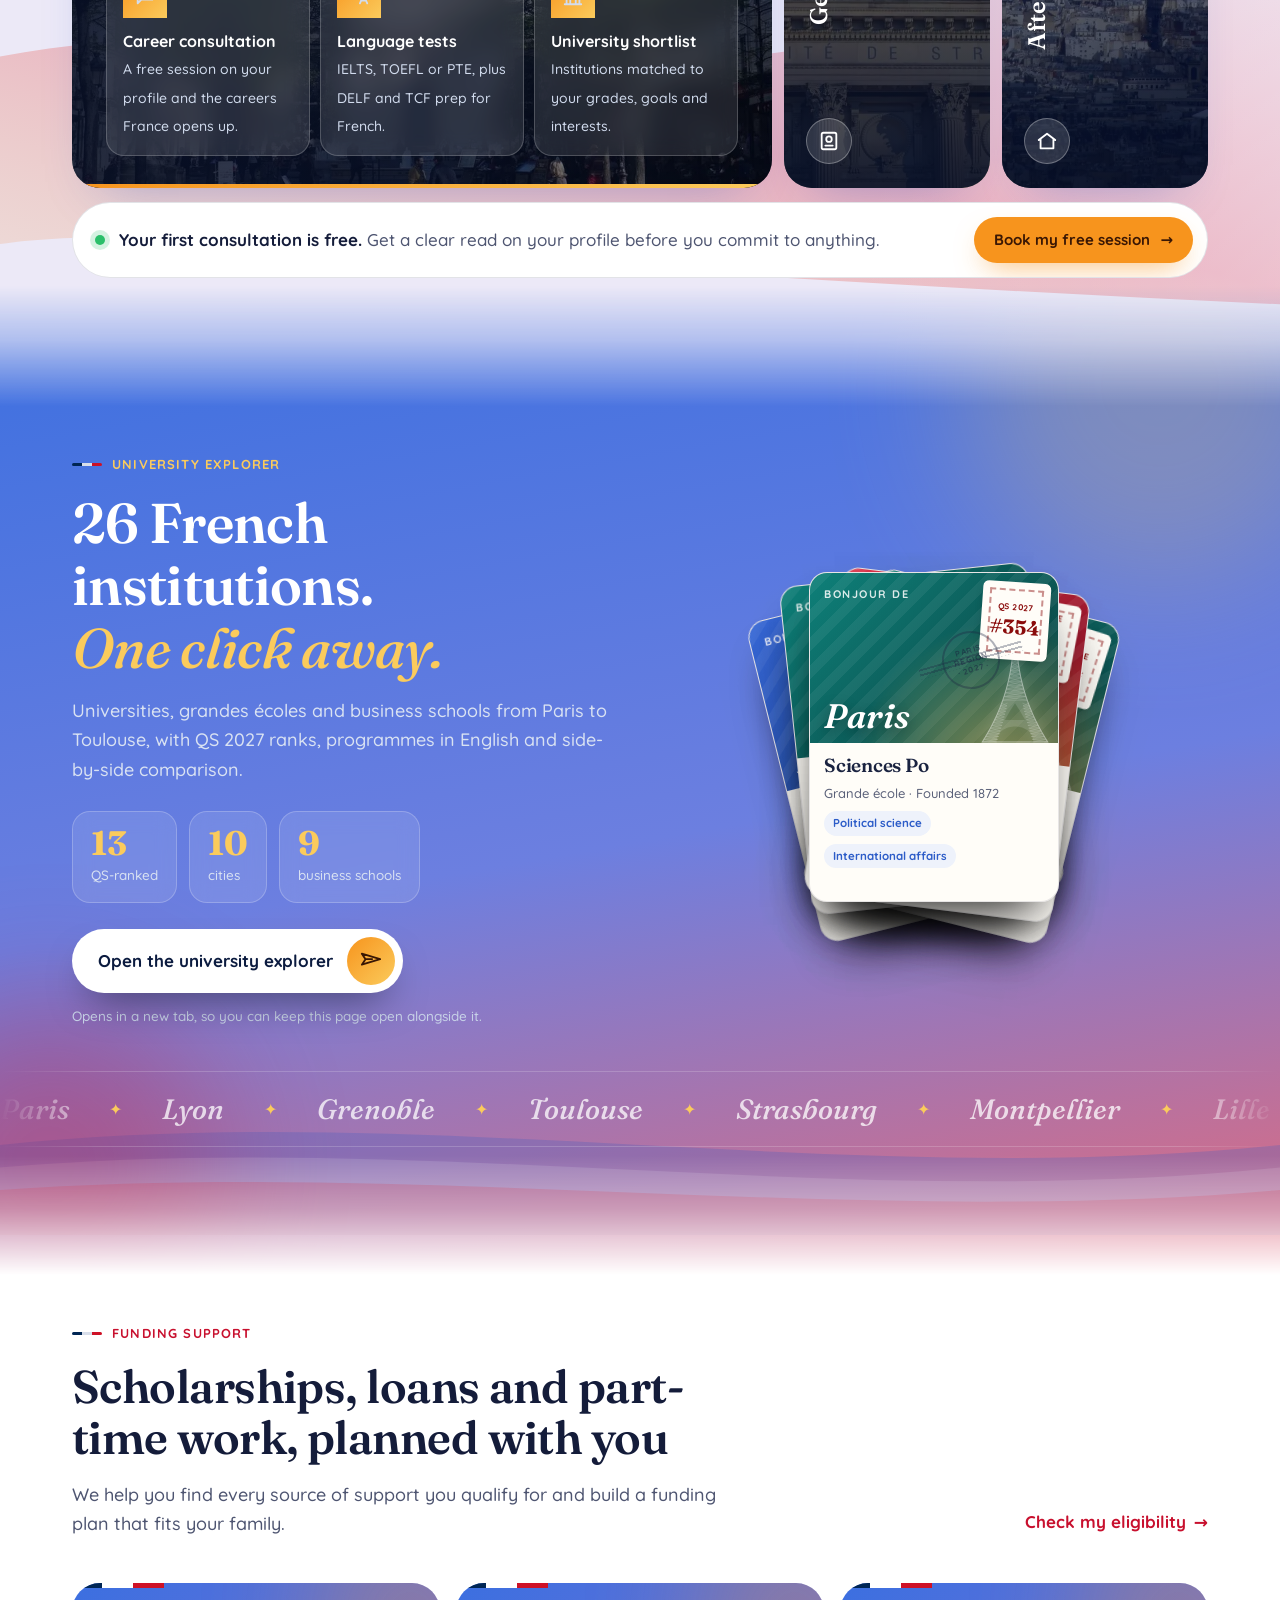
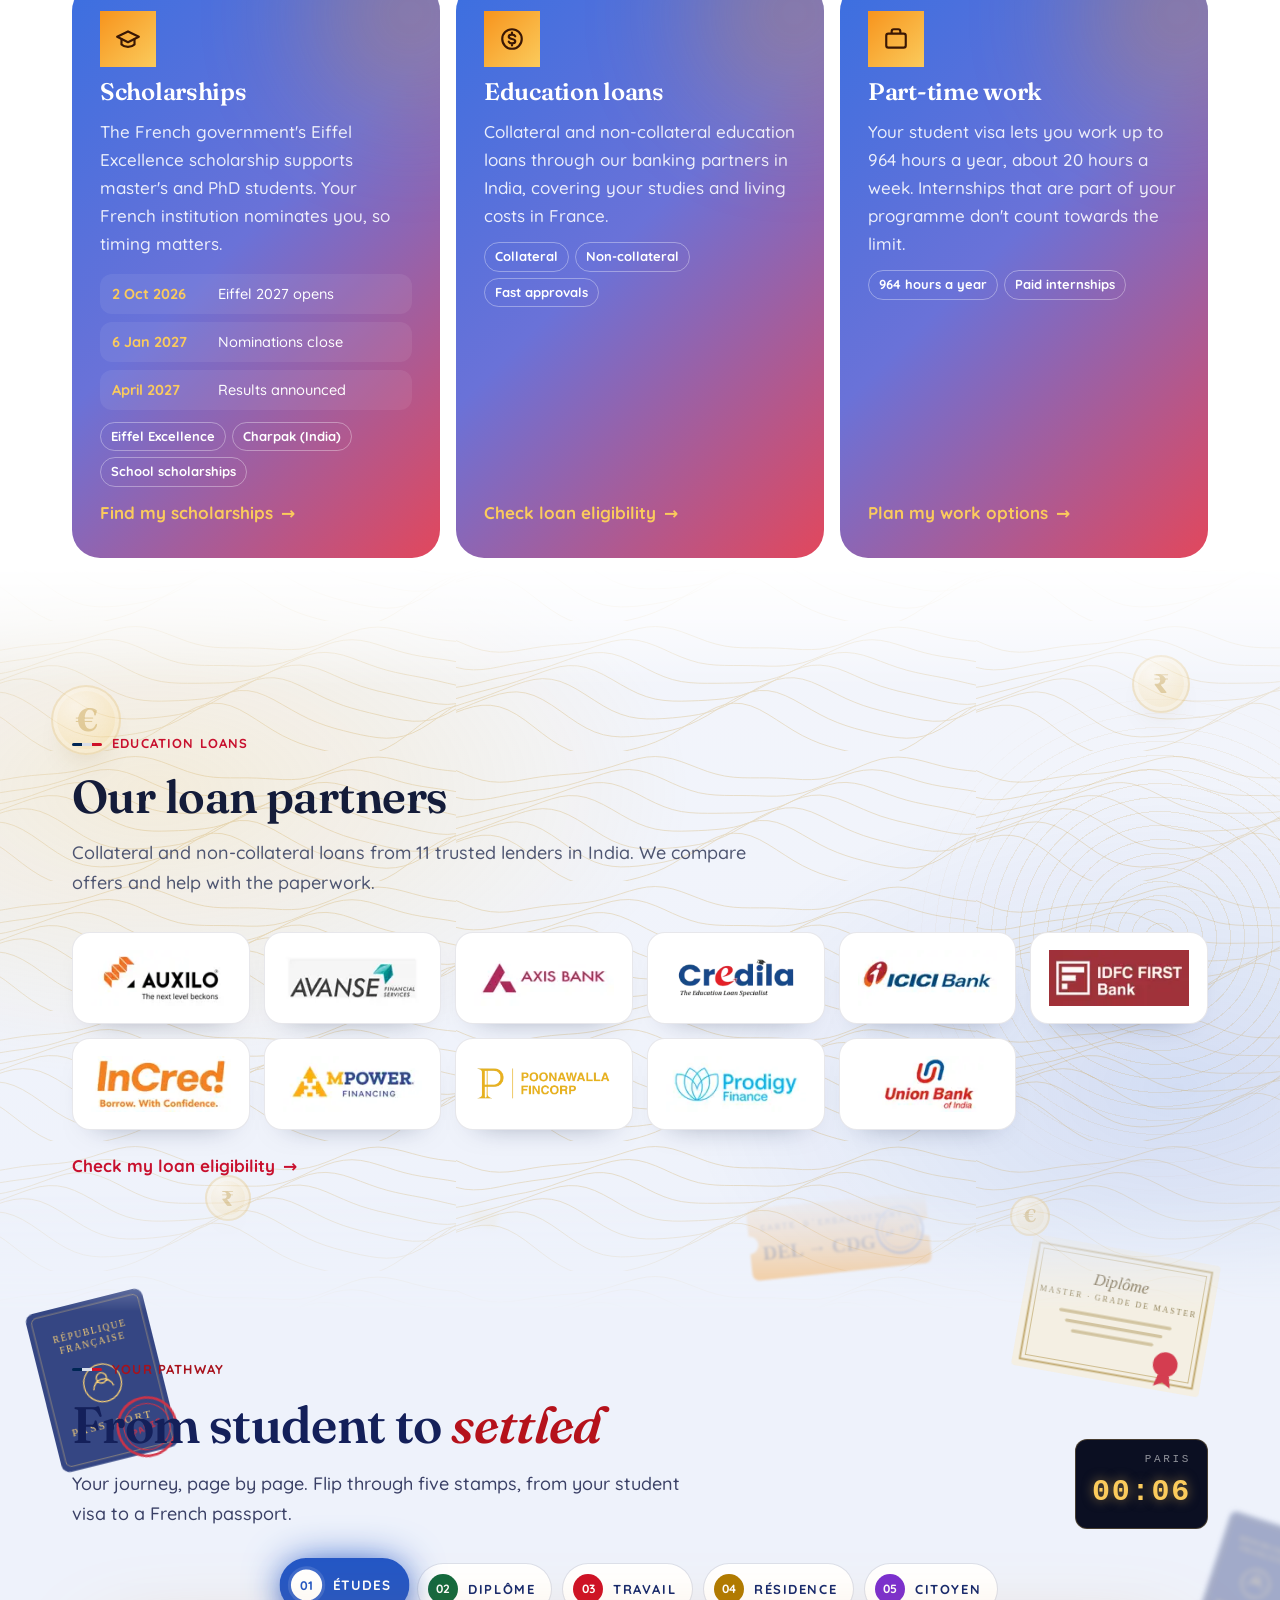
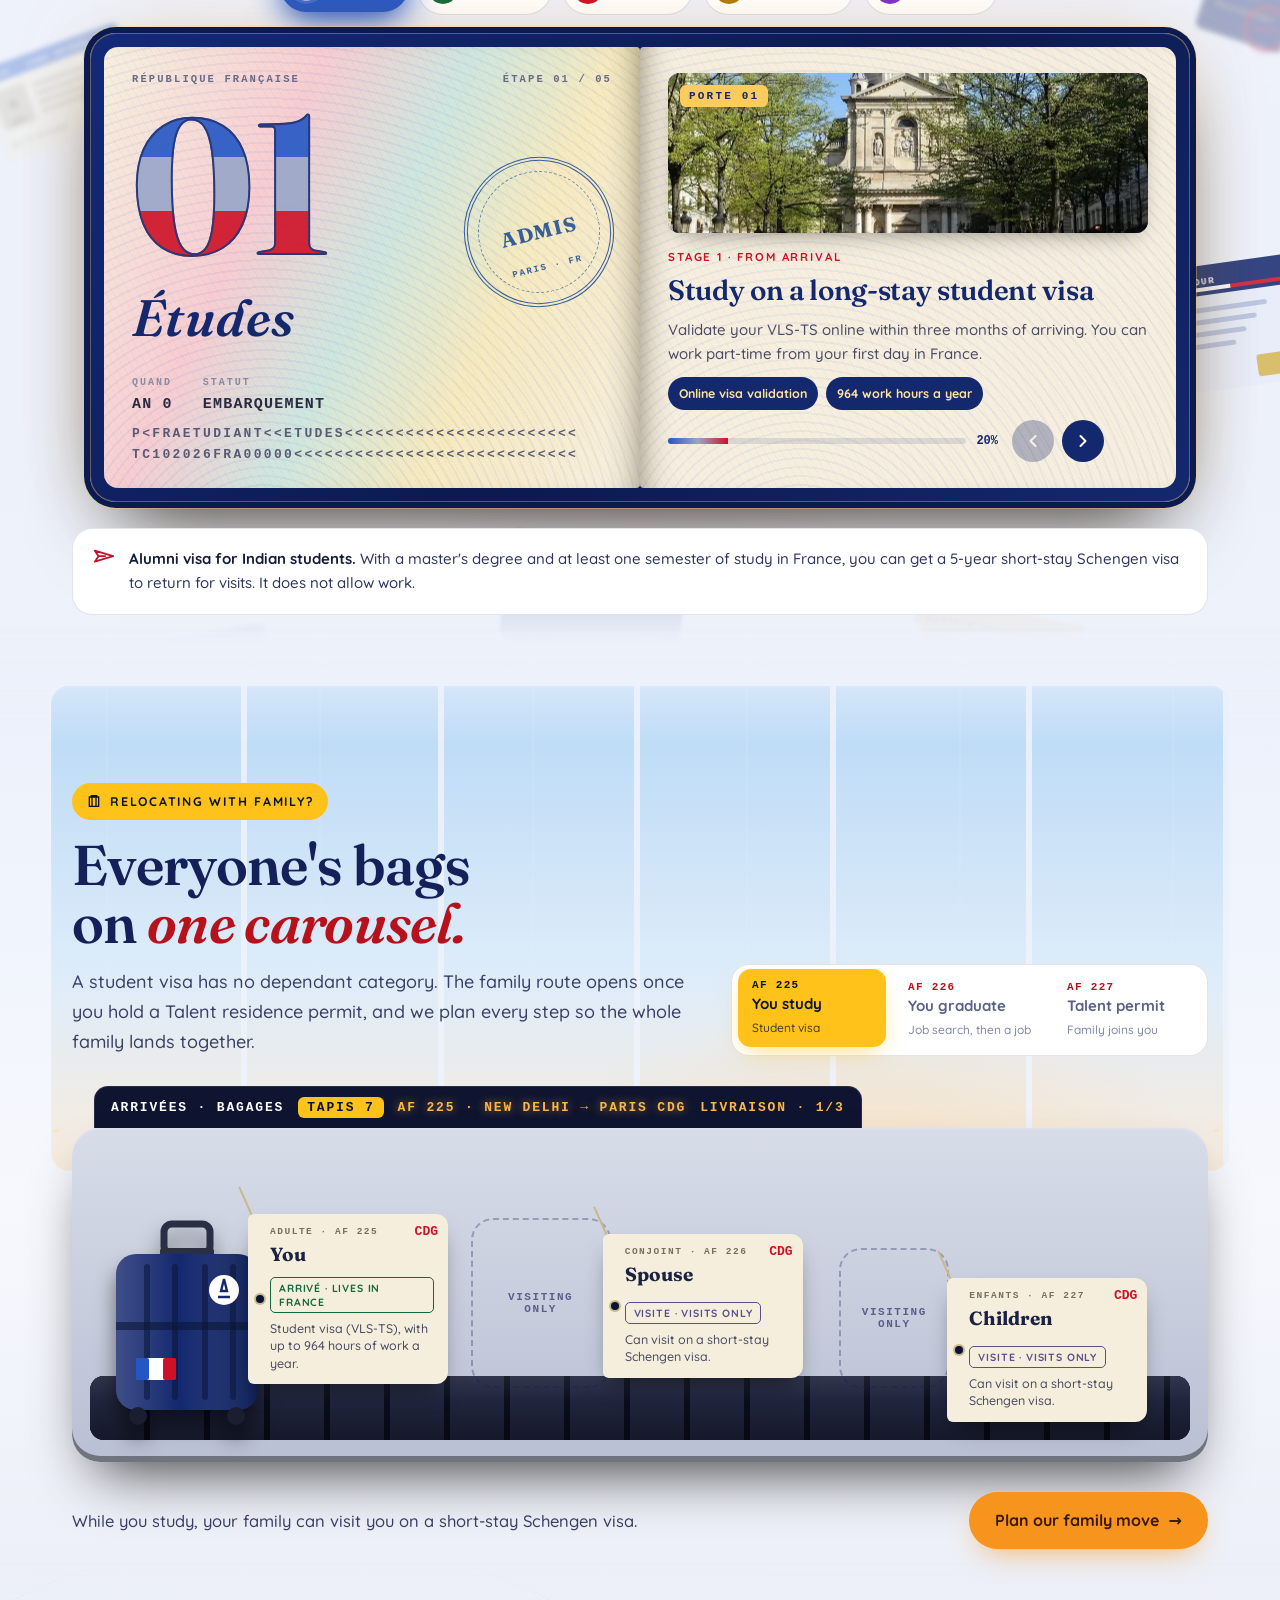
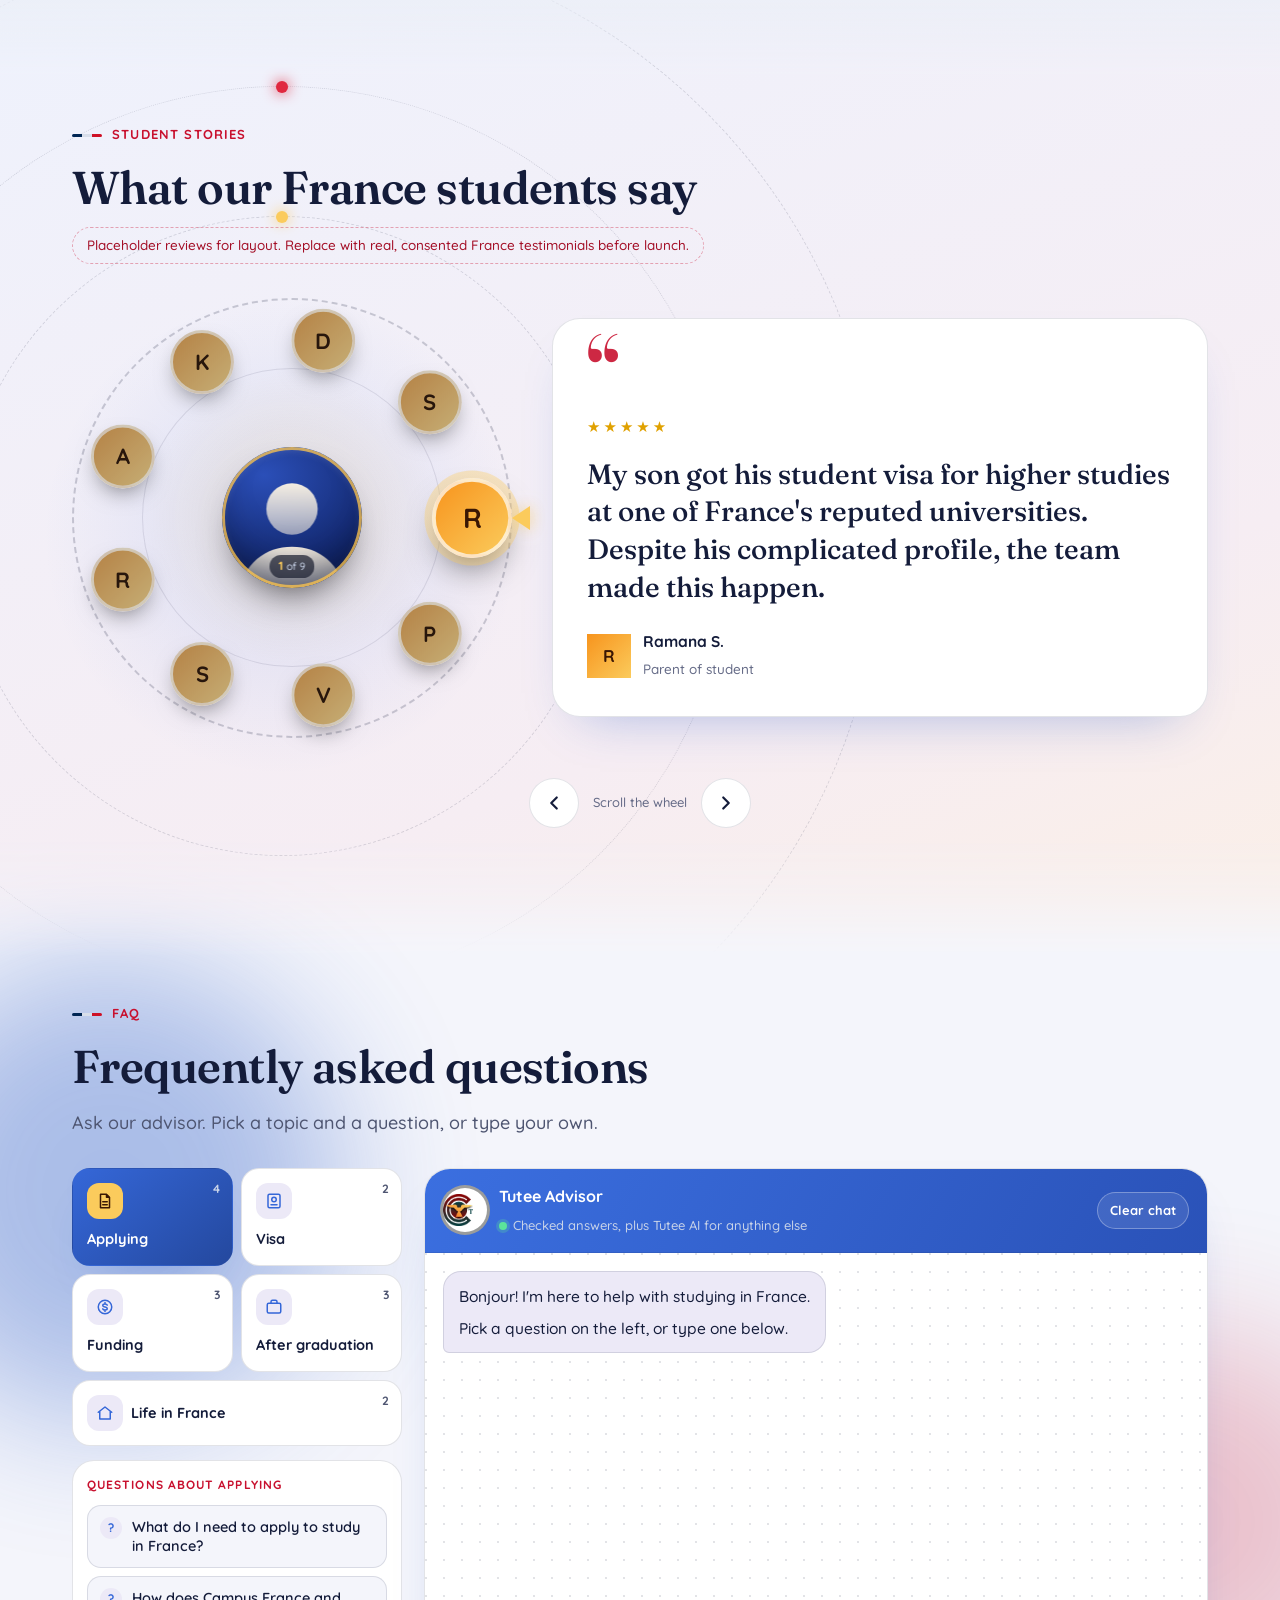
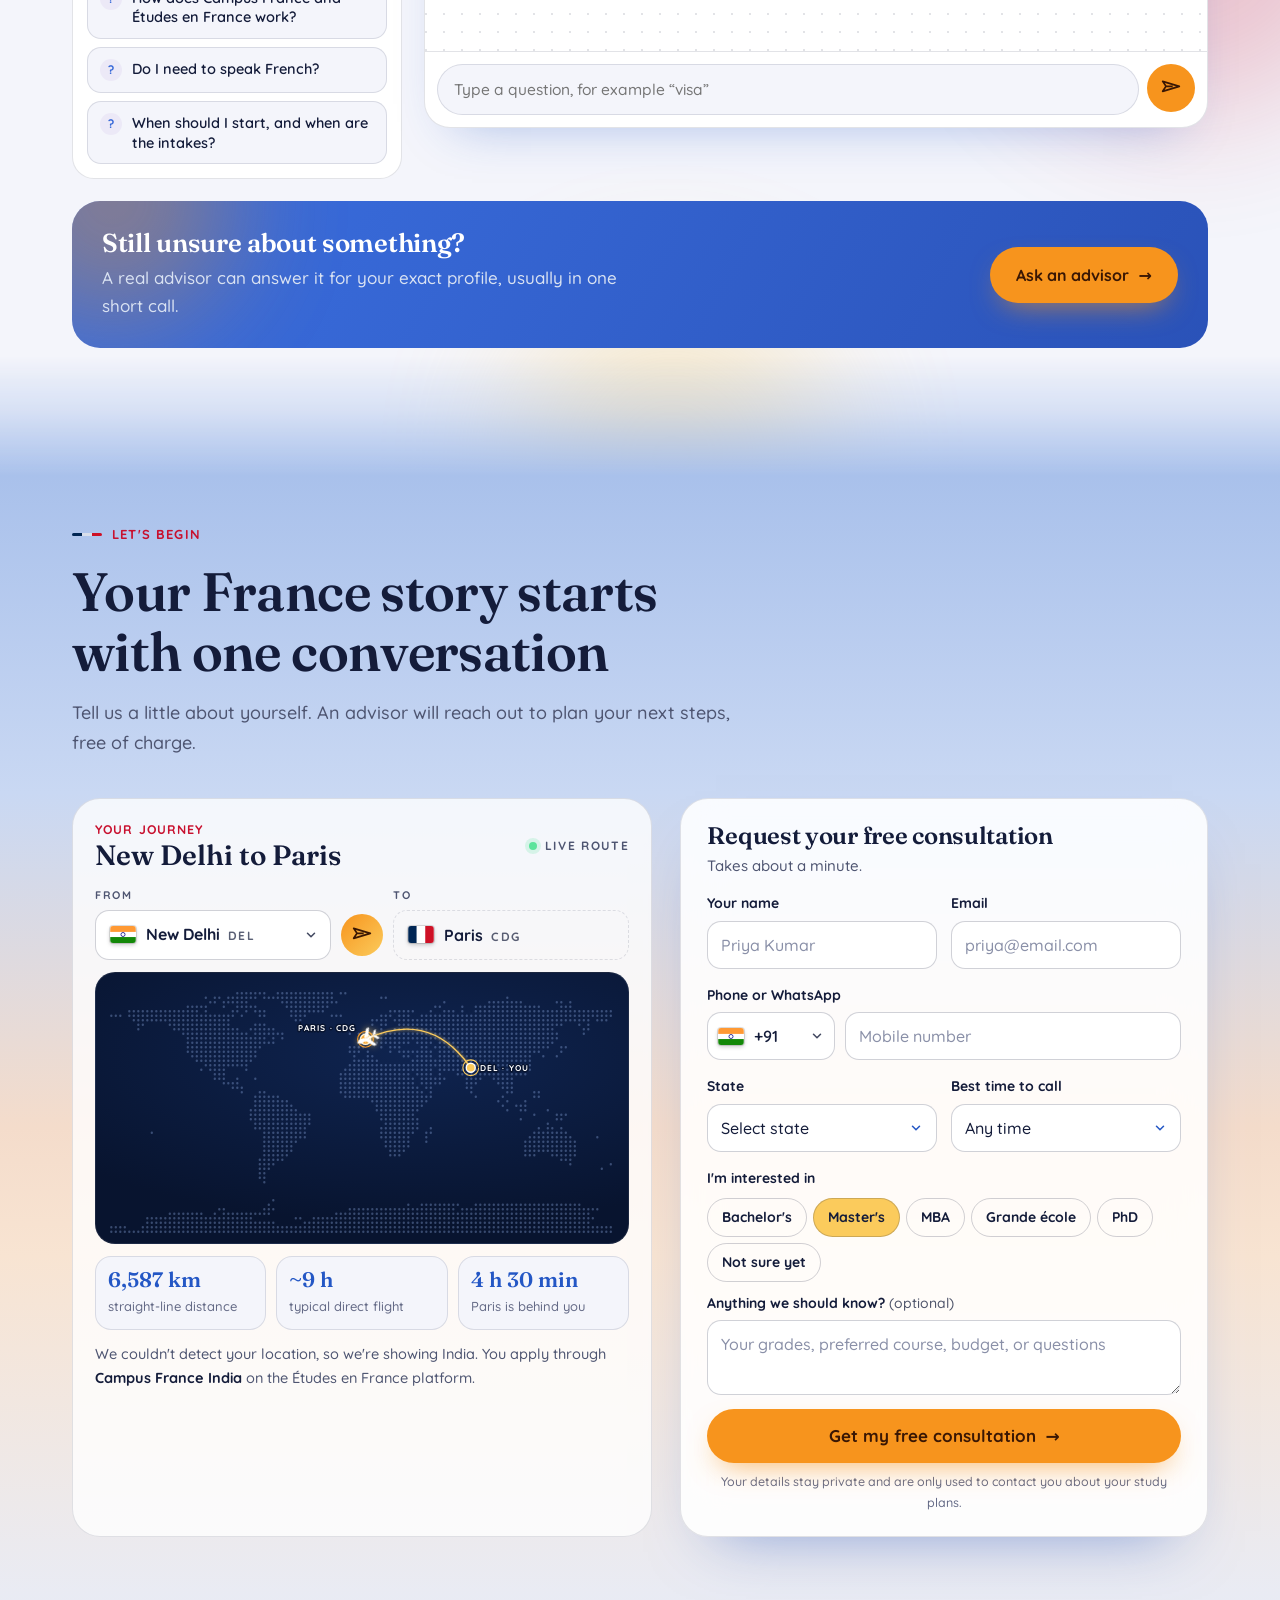
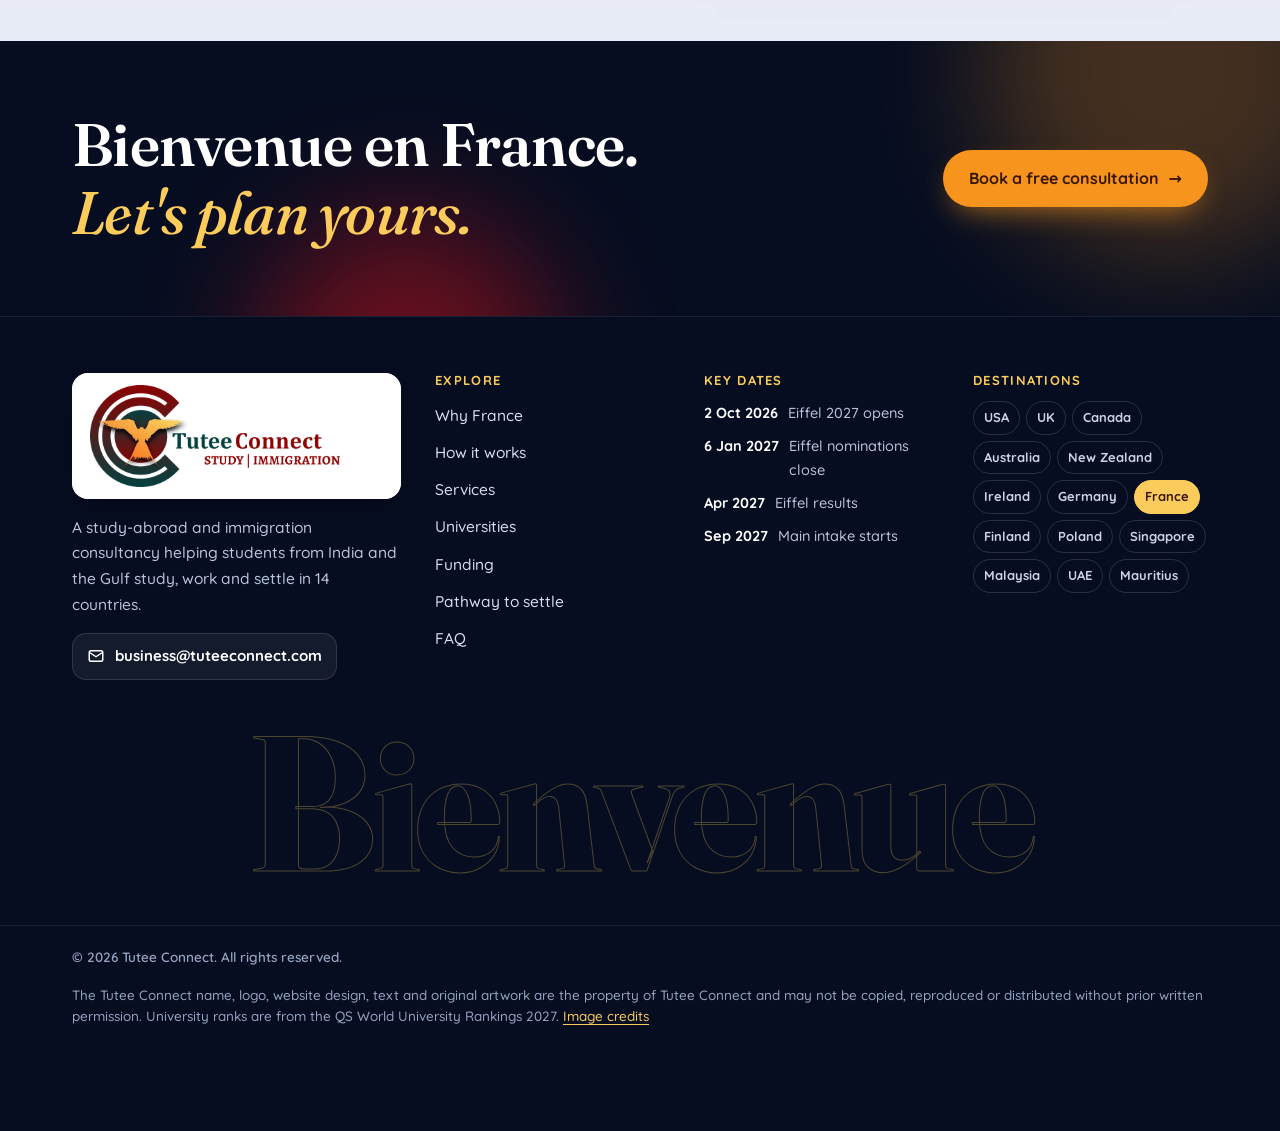
==== commit 07f849c8: "france phone test 1" ====
--- a/index.html
+++ b/index.html
@@ -2644,6 +2644,105 @@
 :root[data-theme="dark"] .lp-head .lede{color:rgba(255,255,255,.78)}
 @media (max-width:700px){.lp-sec{padding-block:80px 90px}.lp-coin.c2,.lp-coin.c4{display:none}.lp-coin.c1{--s:46px;top:6%;left:auto;right:6%}.lp-coin.c3{display:none}.lp-bg::after{width:320px;height:320px;margin-top:-160px;right:-160px}}
 @media (prefers-reduced-motion:reduce){.lp-coin,.lp-bg::before{animation:none}}
+/* ===== v66 phone: every section sized to one screen ===== */
+@media (max-width:700px){
+  section{padding-block:72px 22px}
+  h2{font-size:clamp(24px,6.8vw,28px)}
+  .kicker{margin-bottom:8px;font-size:11.5px}
+  .lede{font-size:14.5px;line-height:1.45;margin-top:8px;display:-webkit-box;-webkit-line-clamp:2;-webkit-box-orient:vertical;overflow:hidden}
+  .head-row .link-cta{display:none}
+  /* hero = exactly one screen */
+  .hero{min-height:100svh;display:flex;flex-direction:column;justify-content:center;padding-block:84px 20px!important}
+  .hero h1{font-size:clamp(32px,9.4vw,40px);margin:12px 0 8px}
+  .hero .intro{font-size:14.5px;display:-webkit-box;-webkit-line-clamp:3;-webkit-box-orient:vertical;overflow:hidden}
+  .hero-ctas{margin-top:14px}
+  .trust{margin-top:16px;padding-top:12px}
+  /* why */
+  .why-grid{margin-top:14px}
+  .why-card p{-webkit-line-clamp:3}
+  .why-foot p{display:none}.why-foot{margin-top:8px}
+  /* how */
+  .bp-tabs{margin-top:14px}
+  .bp-main h3{font-size:19px}
+  .bp-main p{-webkit-line-clamp:3}
+  .bp-fields{grid-template-columns:repeat(3,minmax(0,1fr))!important;gap:6px}
+  .bp-fields>*{grid-column:auto!important;font-size:11.5px;line-height:1.35}
+  .bp-fields>* *{font-size:inherit}
+  .bp-route{transform:scale(.85);transform-origin:left center;margin-block:-6px}
+  /* services */
+  .free-strip{display:none!important}
+  .phases{gap:8px}
+  .phase:not(.on){height:56px!important;min-height:0!important}
+  .ph-body>h3{display:none}
+  .ph-body>p{-webkit-line-clamp:2;display:-webkit-box;-webkit-box-orient:vertical;overflow:hidden;margin-bottom:8px}
+  .ph-svcs li{padding:9px 11px!important}
+  .ph-svcs li span:not(.sv-ic){display:-webkit-box;-webkit-line-clamp:2;-webkit-box-orient:vertical;overflow:hidden}
+  .ph-svcs .sv-ic{width:32px;height:32px}
+  /* universities */
+  .ut-stats{margin:12px 0}
+  .ut-cta{min-height:52px}
+  .ut-fan{height:230px!important;zoom:.88}
+  /* funding */
+  .fund-grid{margin-top:14px}
+  .fund-grid>*{padding:18px 16px!important}
+  .fund-grid p{-webkit-line-clamp:3;display:-webkit-box;-webkit-box-orient:vertical;overflow:hidden}
+  .fund-grid .pills{display:none}
+  /* pathway: one-screen passport */
+  .sb-head .lede{-webkit-line-clamp:2}
+  .pw-after{display:none!important}
+  .pb{zoom:.86}
+  .pb-l{min-height:150px!important}
+  .pb-num{font-size:64px;margin-top:6px}
+  .pb-dest{font-size:26px}
+  .pb-meta{display:none}
+  .pb-stamp{width:72px!important;height:72px!important;top:30px!important}
+  .pb-photo{height:96px!important}
+  /* family: shrink the carousel as one piece */
+  .lc-head{gap:12px}
+  .lc-stage{zoom:.74}
+  .lc-foot p{display:none}.lc-foot{margin-top:10px}
+  /* stories */
+  .v-top .ph-note{display:none!important}
+  .v-top{margin-bottom:0}
+  .wheel{max-width:220px!important}
+  .w-quote{padding-block:14px!important}
+  .w-quote q{display:-webkit-box;-webkit-line-clamp:4;-webkit-box-orient:vertical;overflow:hidden}
+  /* faq: questions as a swipe row */
+  .fq-sugg-box{padding:10px 0 10px!important;background:none!important;border:0!important}
+  .fq-lbl{padding-inline:2px}
+  .fq-sugg{display:flex!important;gap:8px;overflow-x:auto;scroll-snap-type:x mandatory;scrollbar-width:none;margin-inline:-18px;padding:2px 18px 4px}
+  .fq-sugg::-webkit-scrollbar{display:none}
+  .fq-q{flex:0 0 74%;scroll-snap-align:start;white-space:normal}
+  .chat-head{padding-block:10px!important}
+  .chat-log{max-height:210px;min-height:170px}
+  /* enquire: just the form */
+  .journey{display:none!important}
+  .enq-head .lede{-webkit-line-clamp:2}
+  .form-card{padding:16px!important;margin-top:8px}
+  .form-card h3{font-size:20px}.form-card .sub{margin-bottom:10px}
+  #enq .field{margin-bottom:8px;gap:4px}
+  #enq .field label,#enq legend{font-size:13px!important}
+  #enq .field input,#enq .field select{padding:9px 11px;font-size:15px}
+  #enq .lv{flex-wrap:nowrap;overflow-x:auto;scrollbar-width:none;margin-inline:-16px;padding-inline:16px}
+  #enq .lv::-webkit-scrollbar{display:none}
+  #enq .lv label{flex:none}
+  #enq textarea{min-height:52px;height:52px}
+  #enq .fine{font-size:11.5px;margin-top:6px}
+  /* footer */
+  .f-cta{padding-block:28px!important}
+  .f-cta h2{font-size:24px}
+  .f-main{padding-block:28px 10px!important}
+  .f-brand p{display:none}
+  .f-logo-full{max-width:170px}
+  .f-grid{gap:18px!important}
+  .f-col ul a{padding-block:4px}
+}
+@media (max-width:700px) and (max-height:700px){
+  .hero .intro{-webkit-line-clamp:2}
+  .trust div span{font-size:11px}
+  .why-card p{-webkit-line-clamp:2}
+  .lc-stage{zoom:.66}
+}
 </style>
 
 <svg width="0" height="0" style="position:absolute" aria-hidden="true">
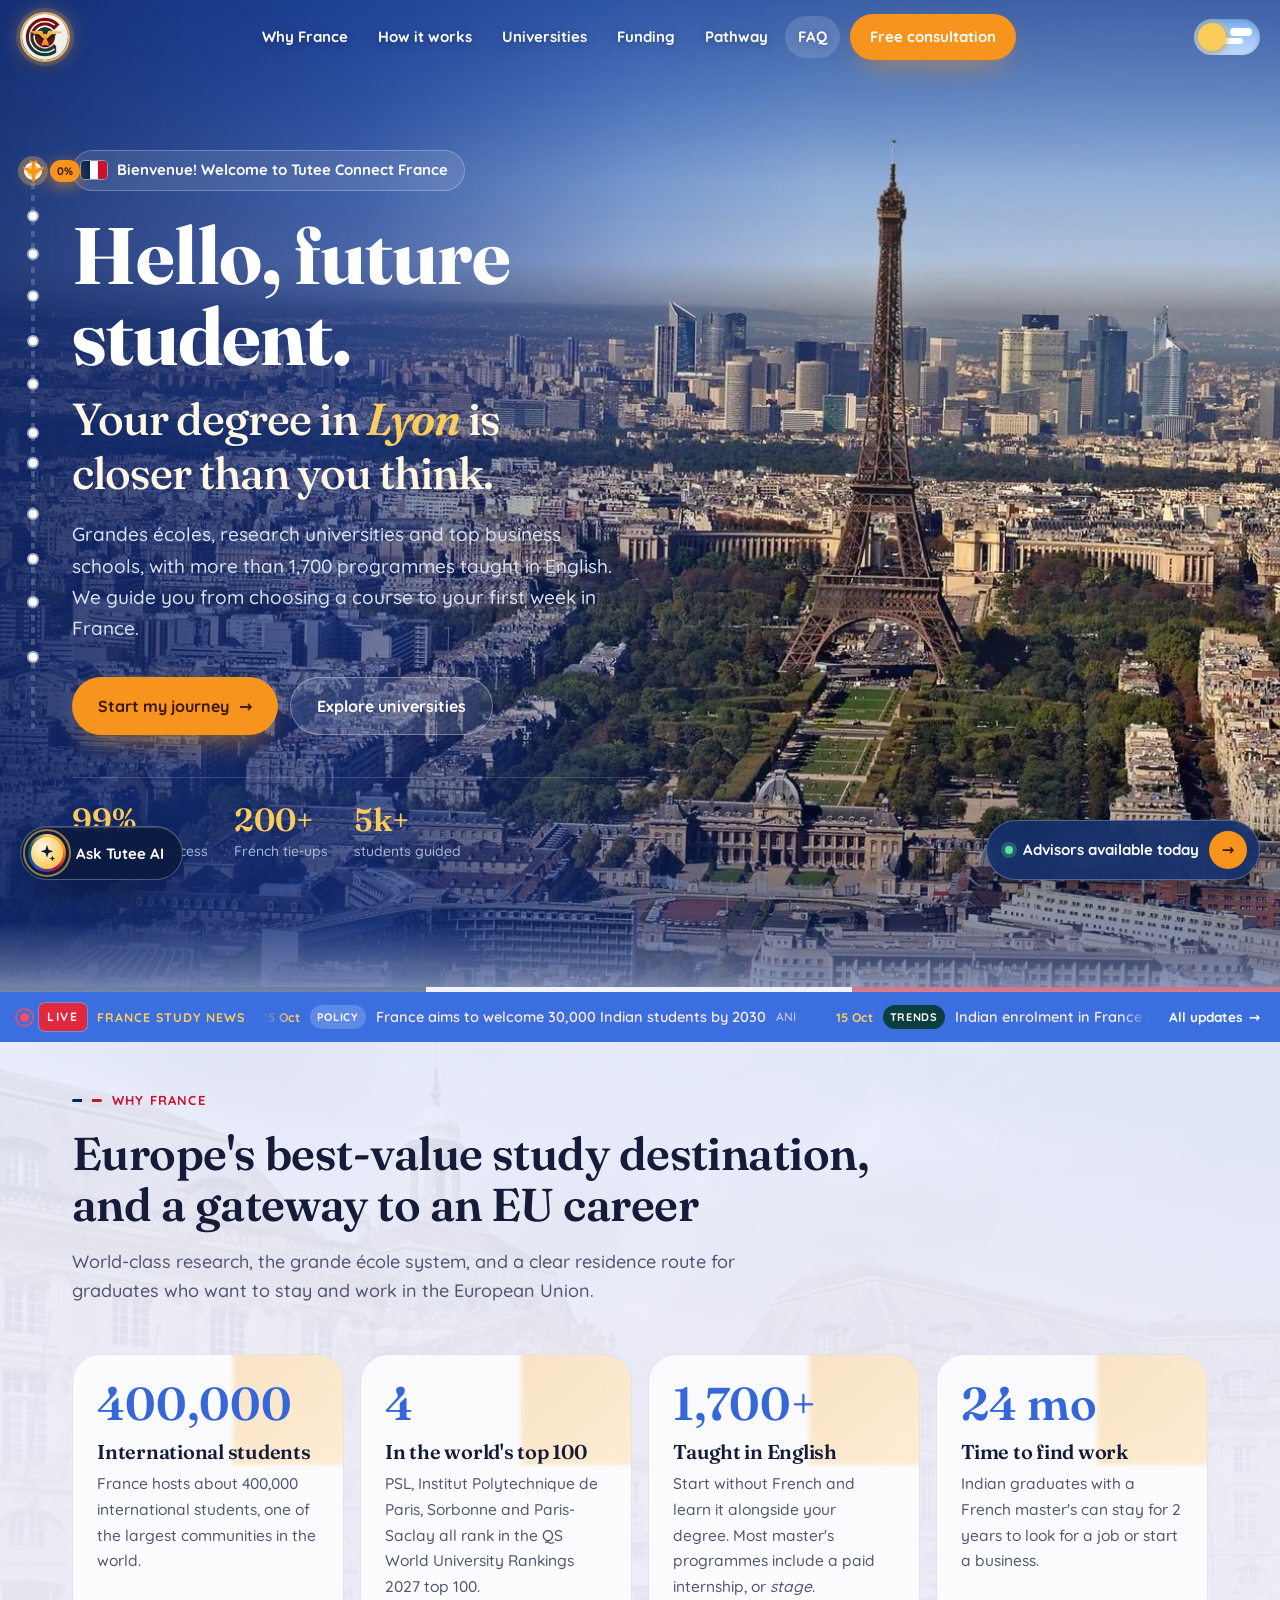
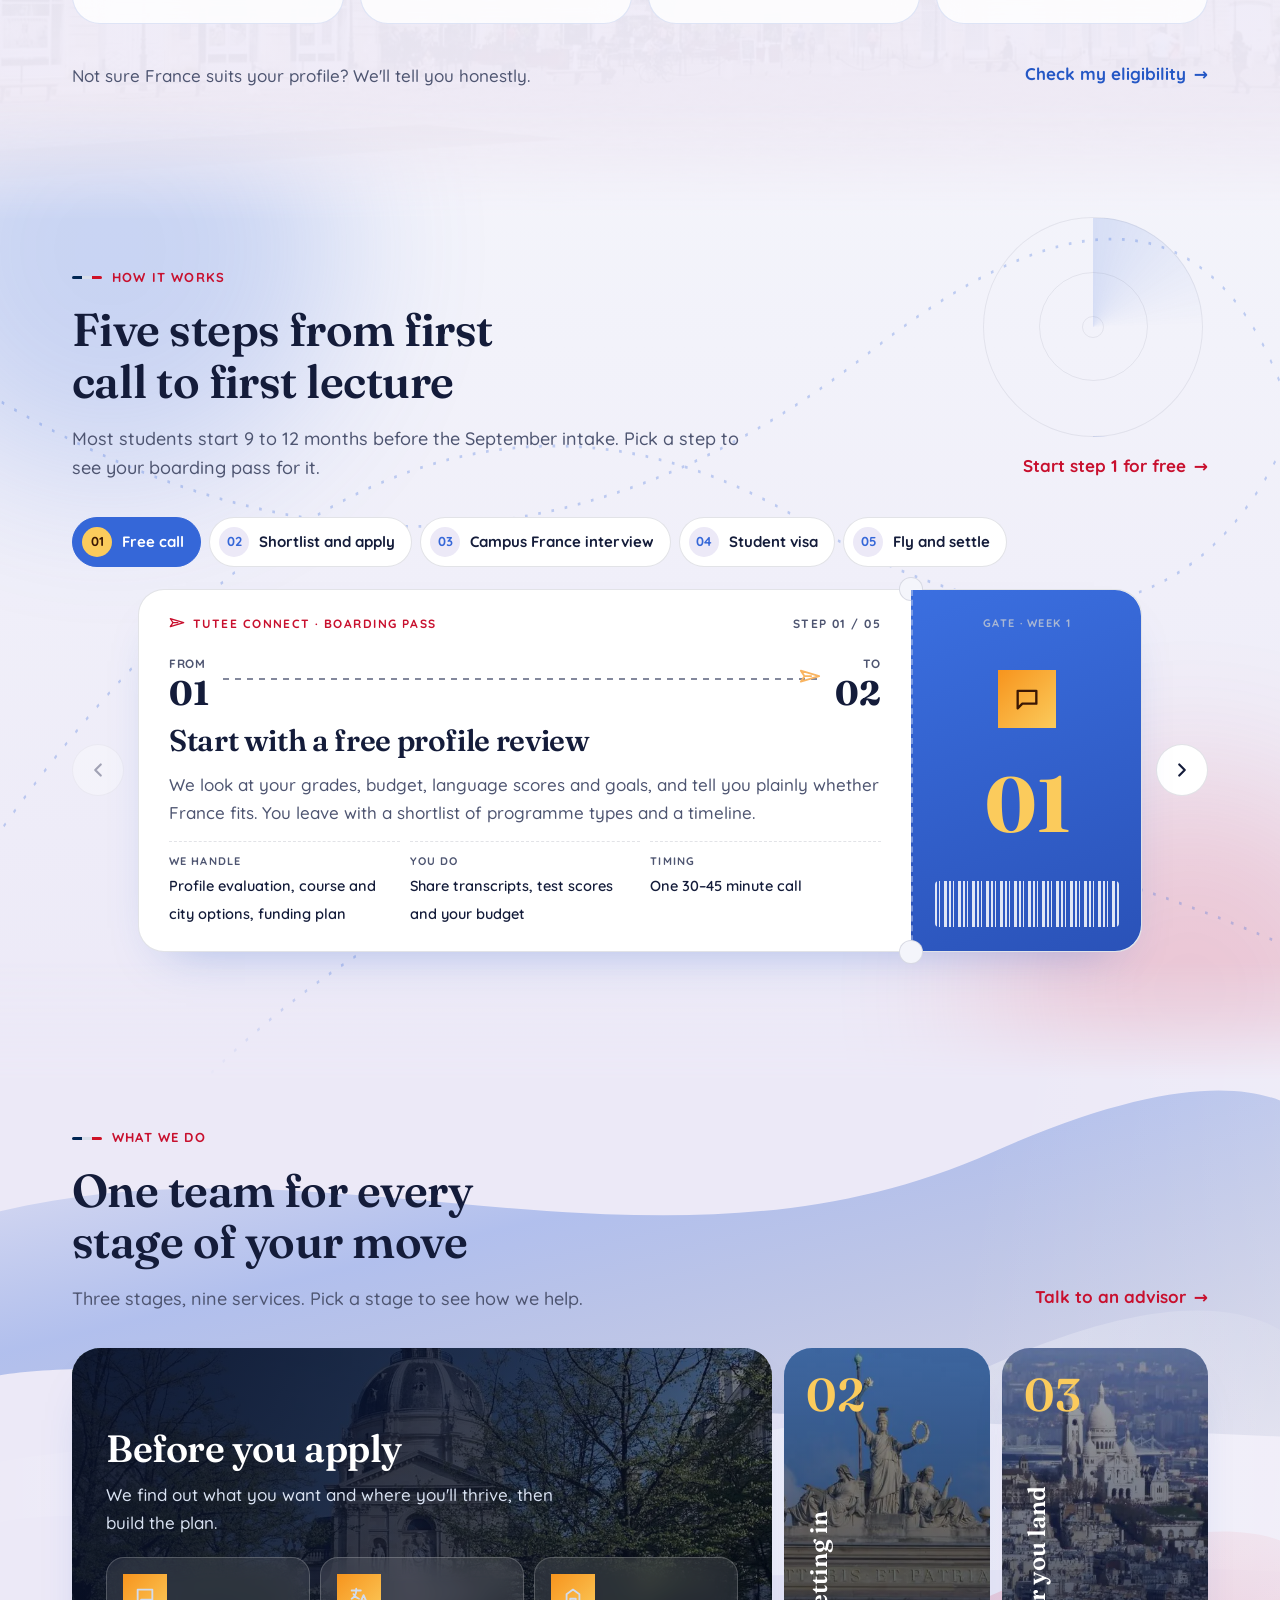
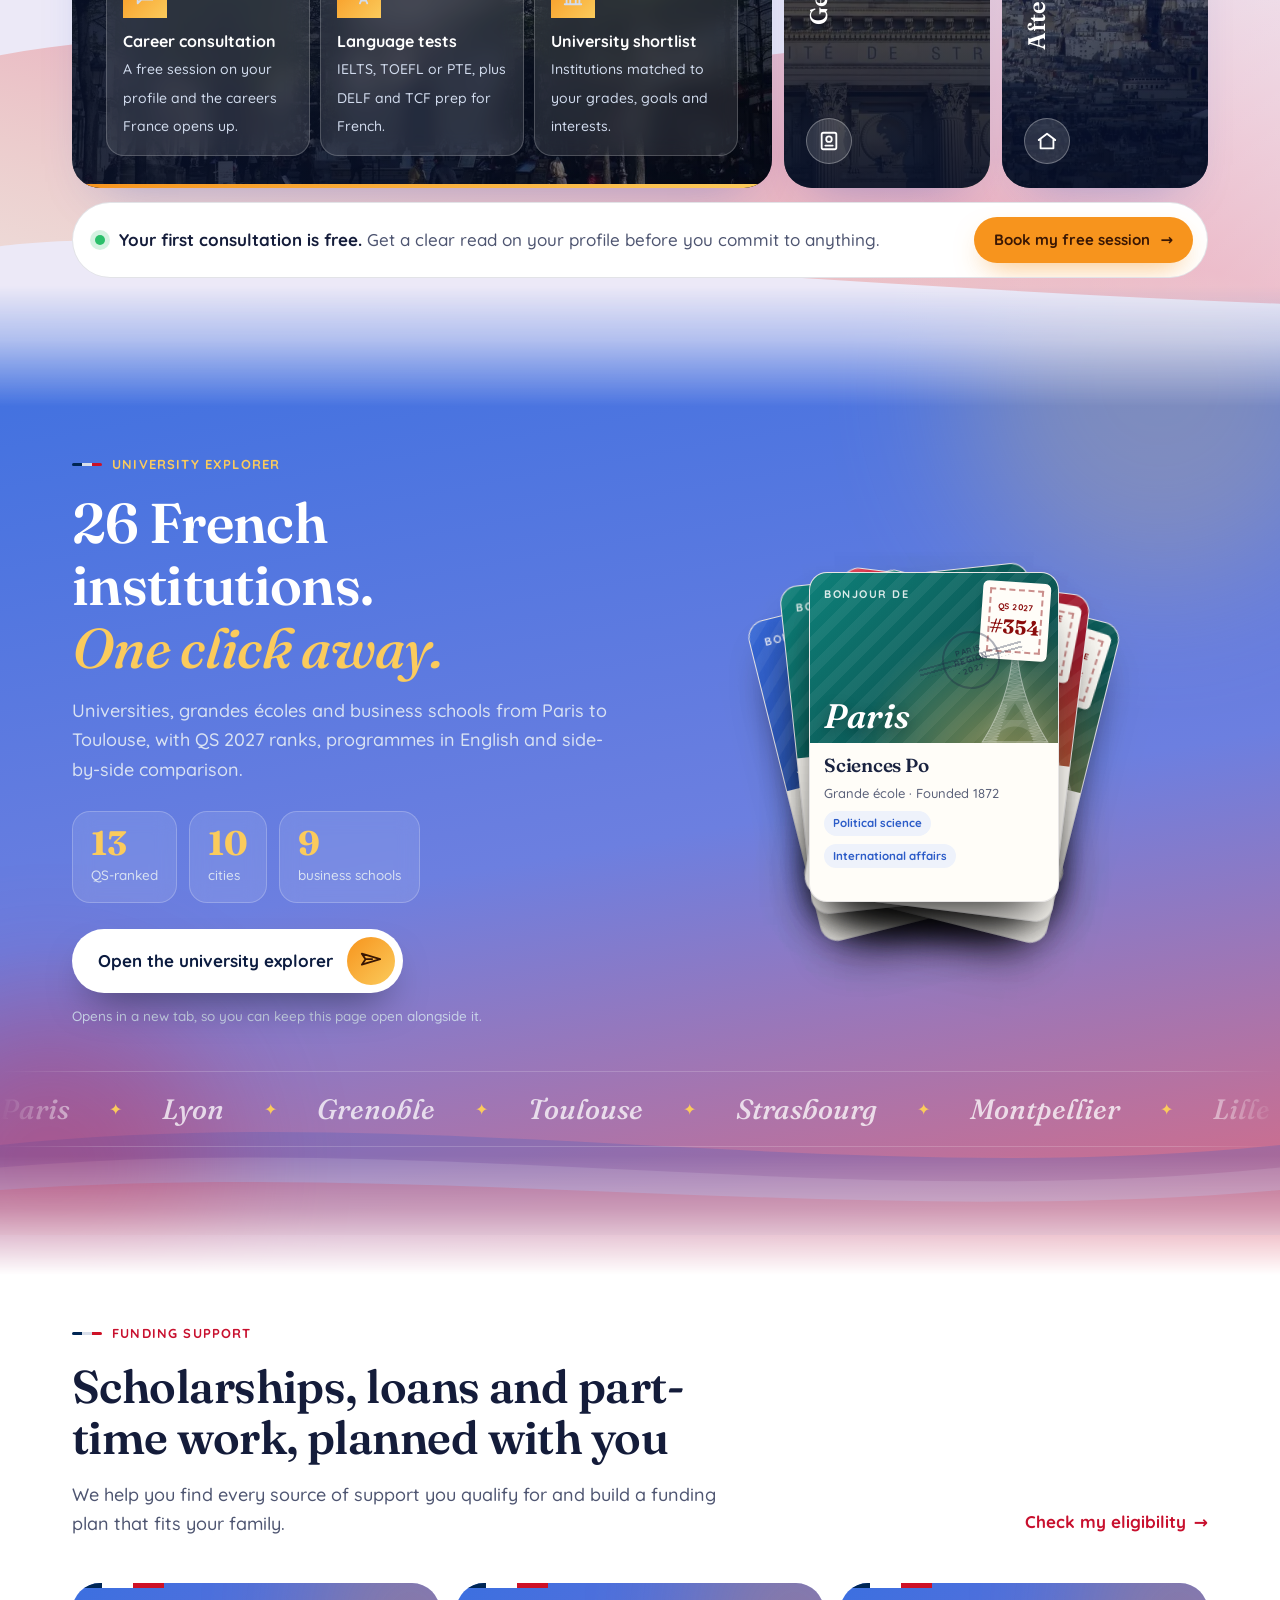
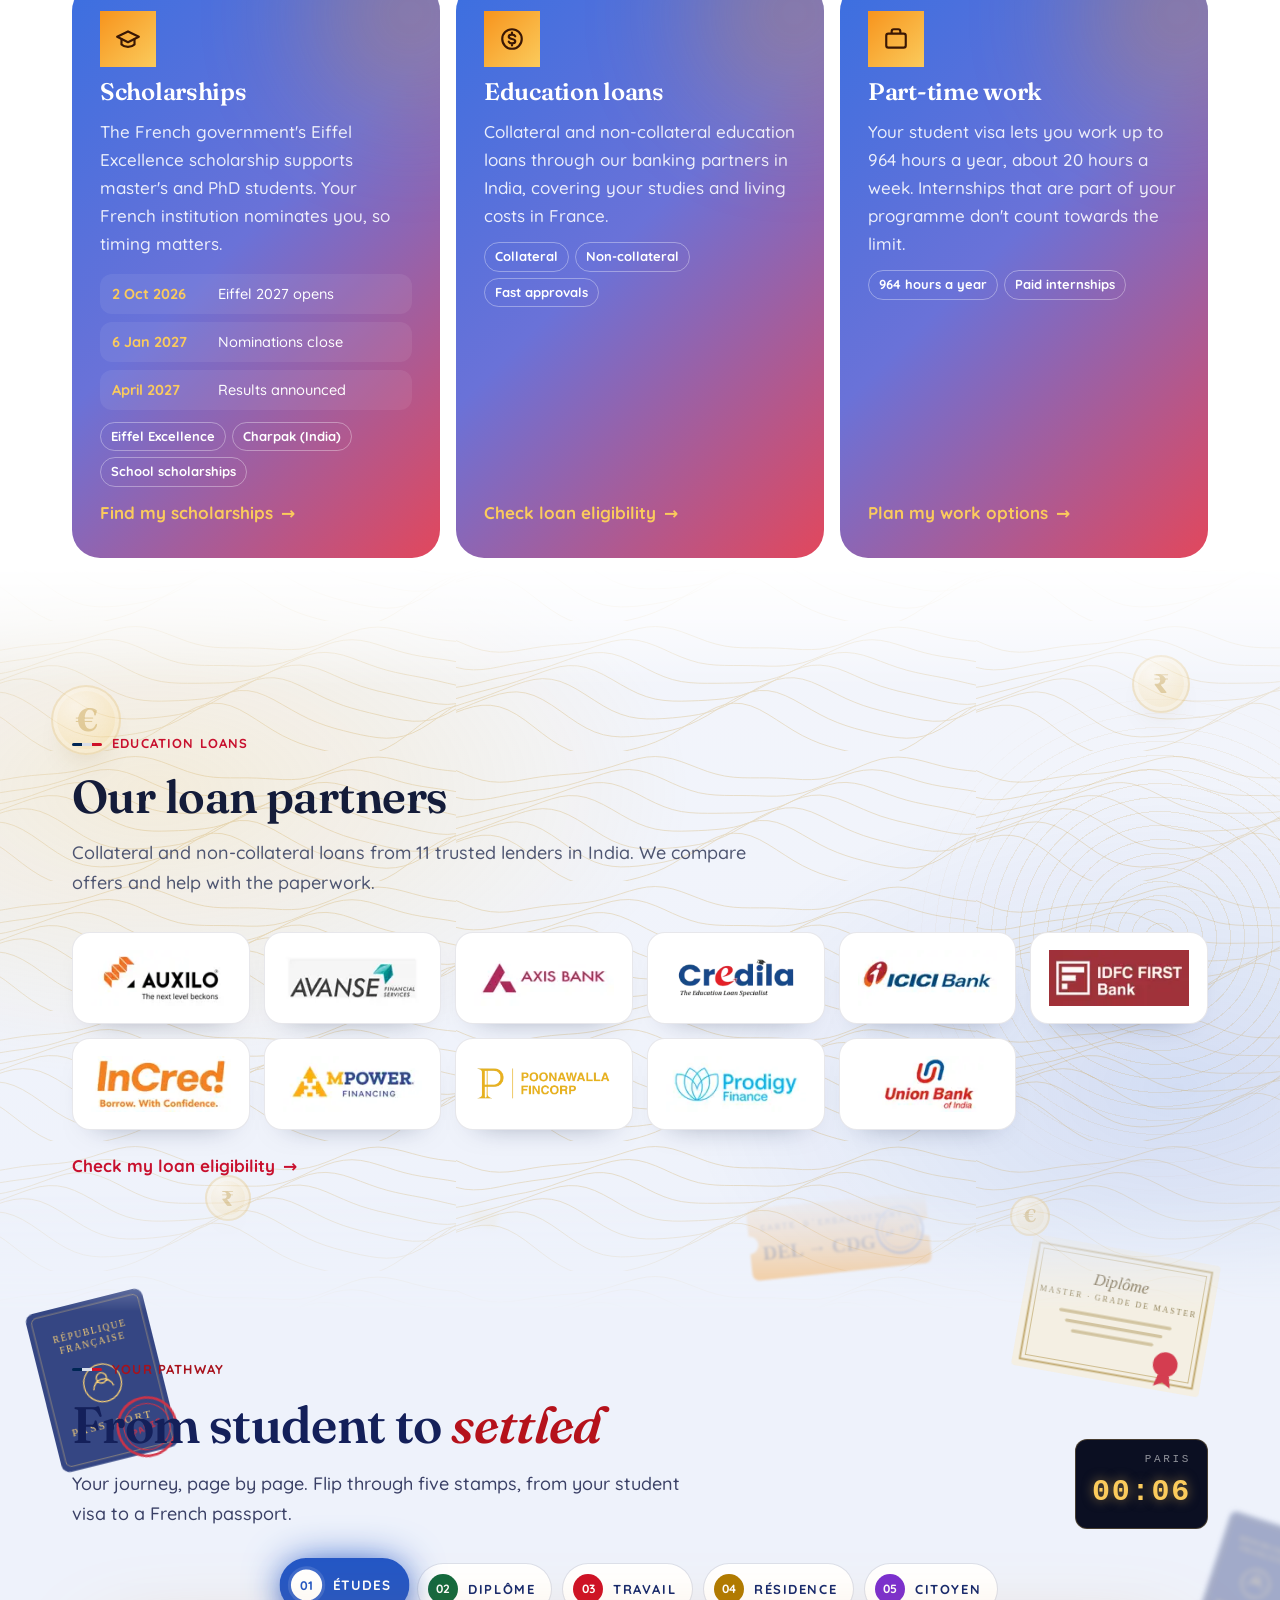
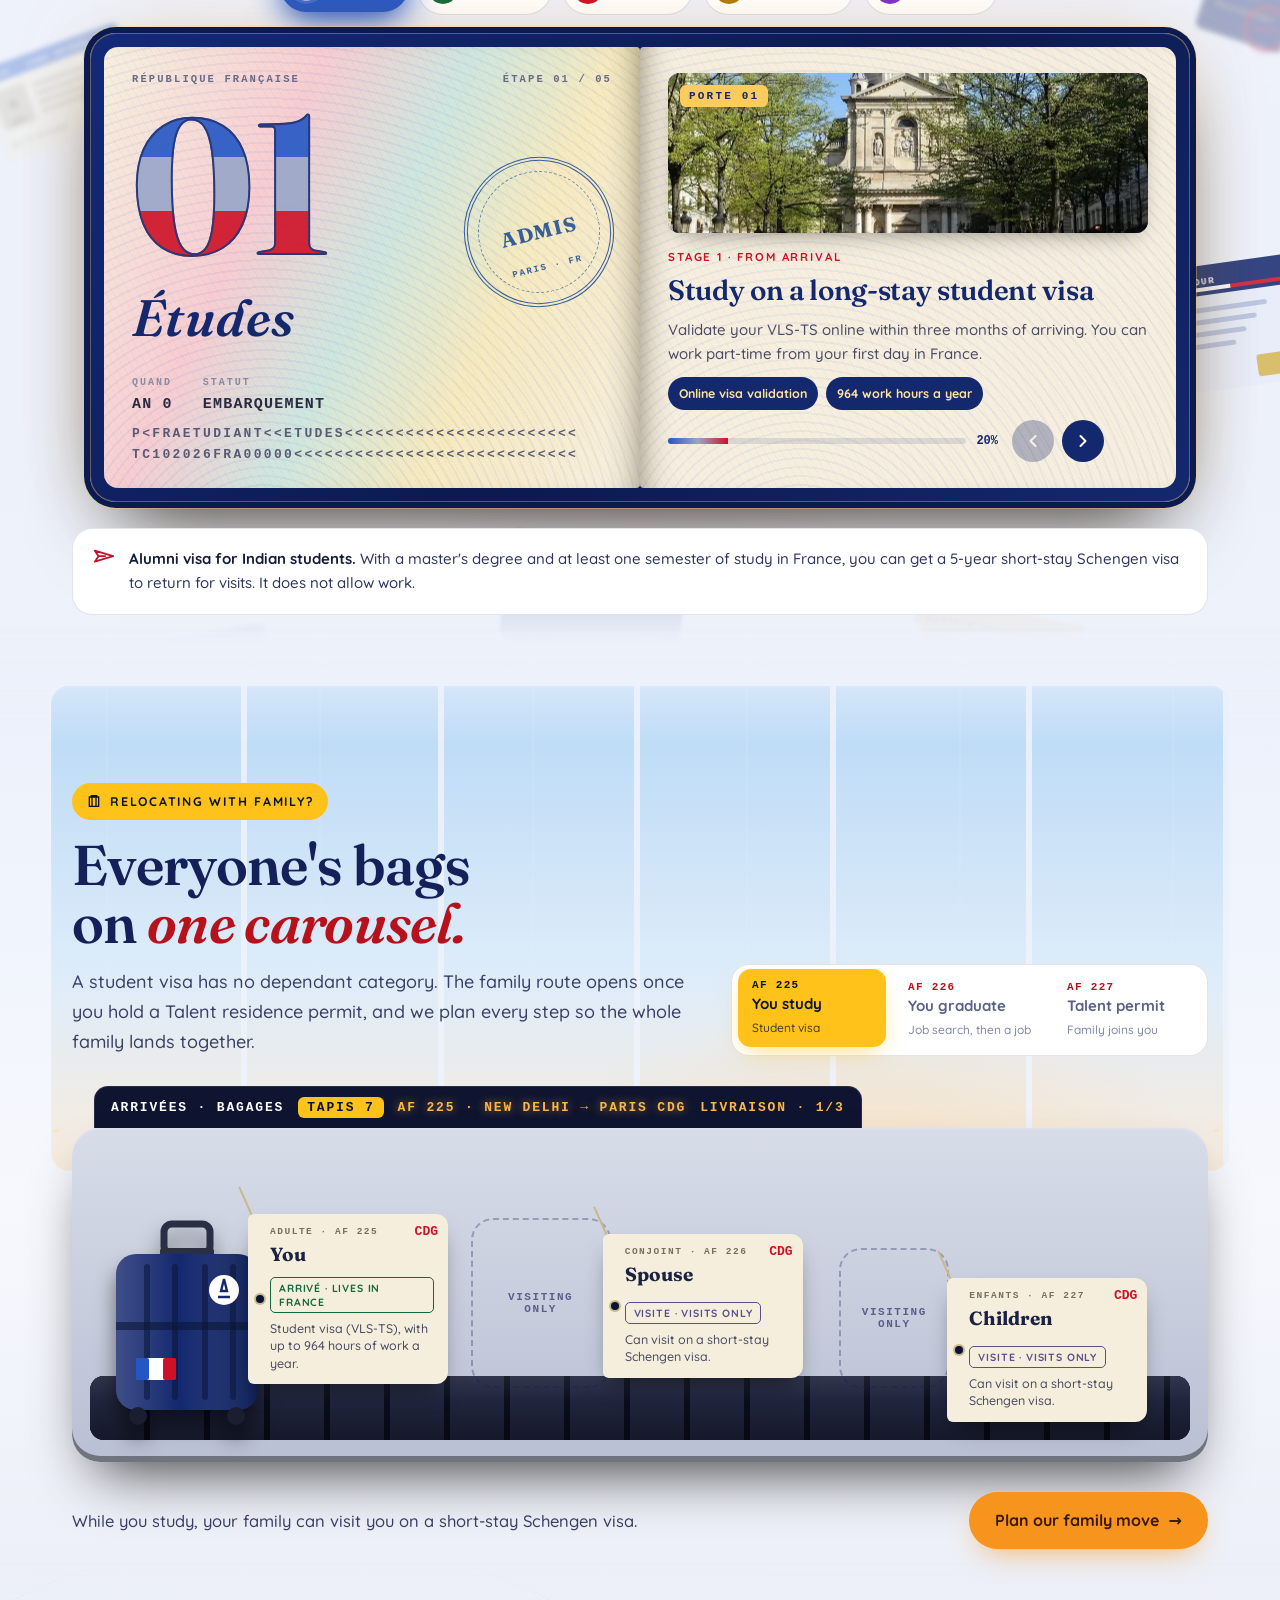
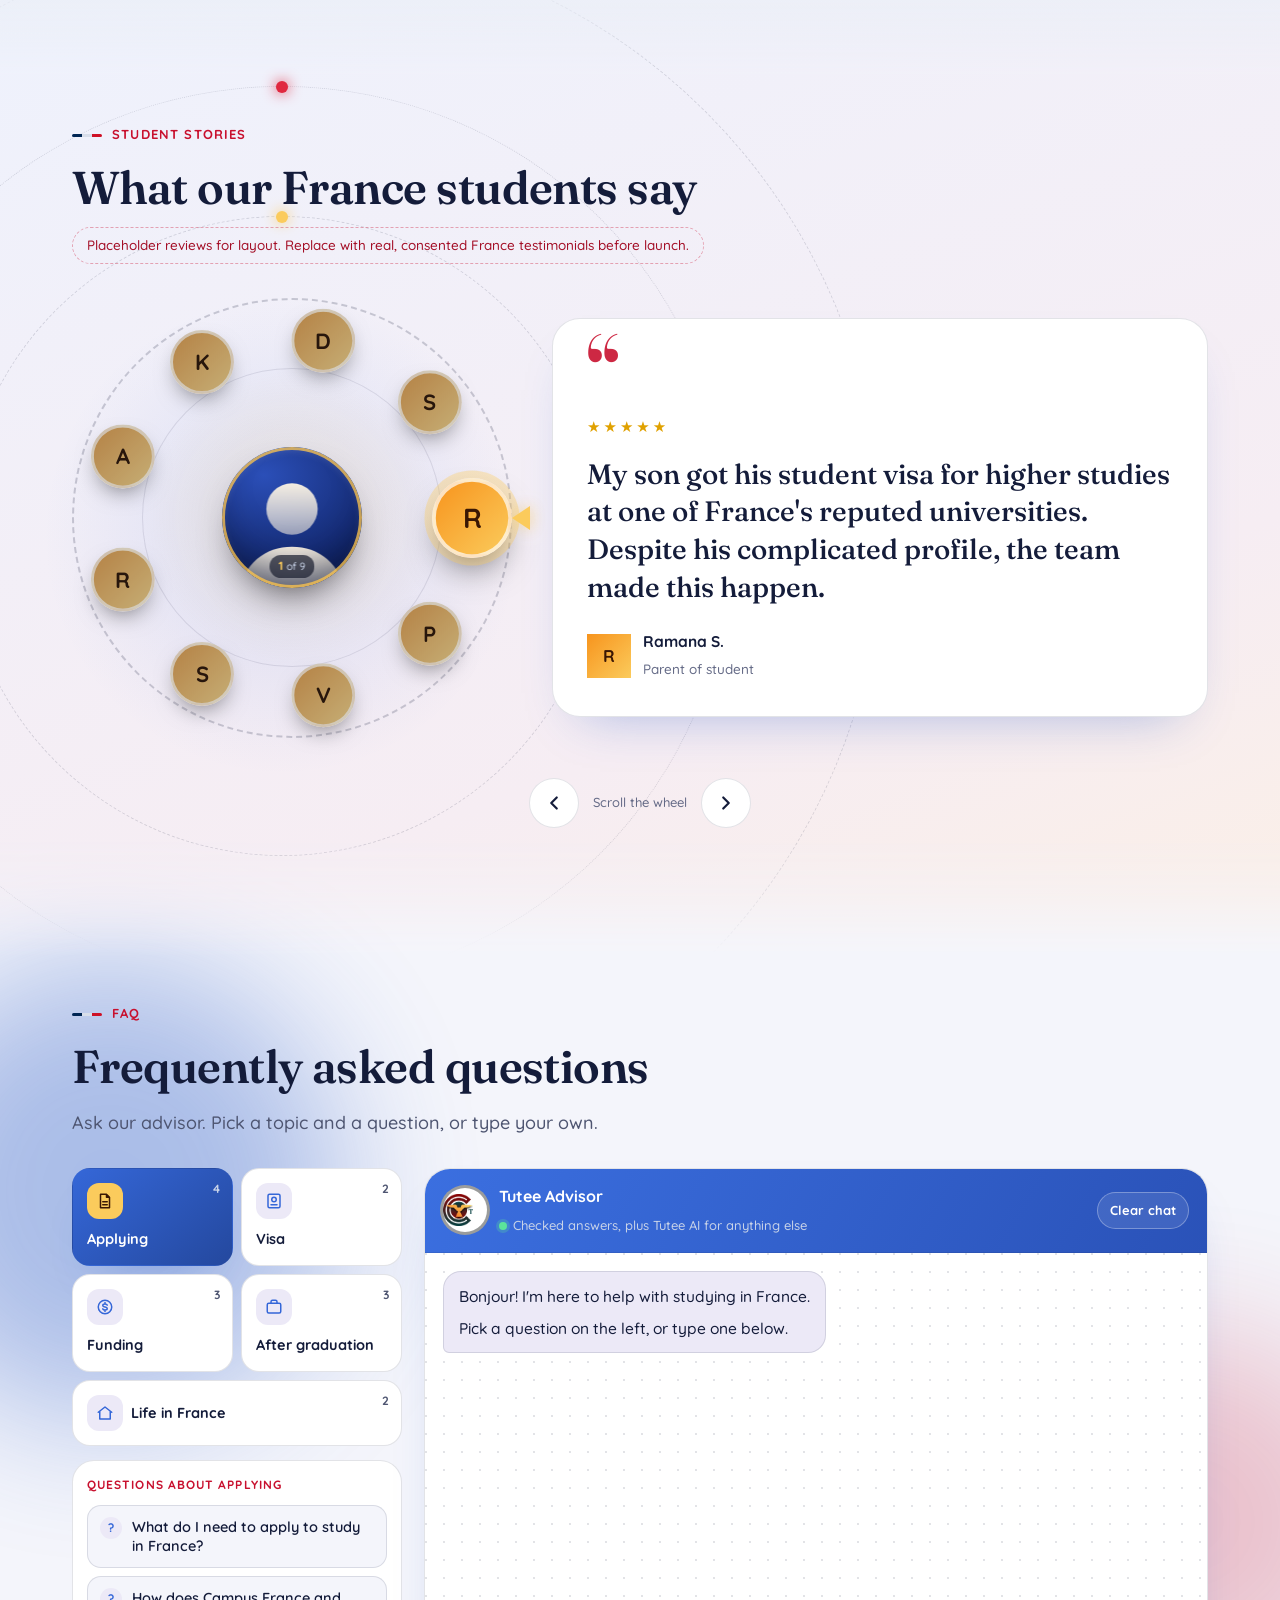
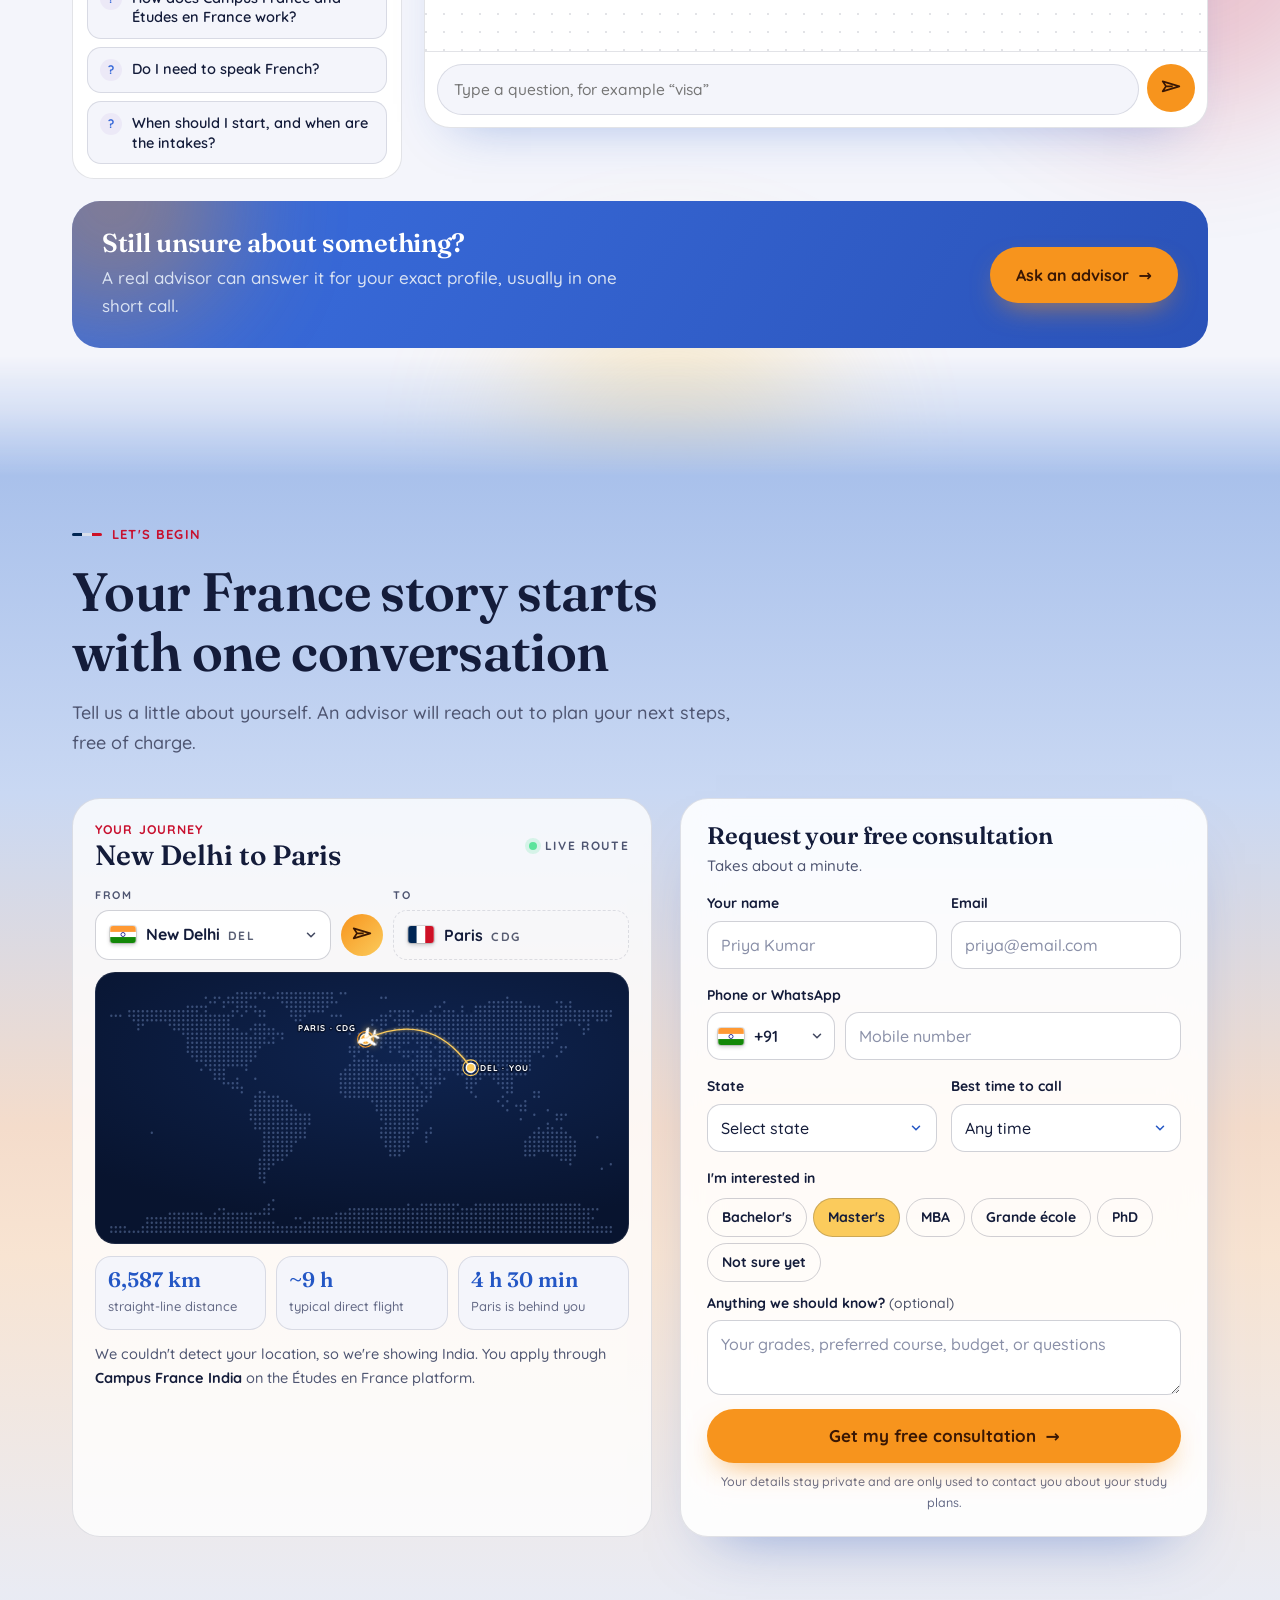
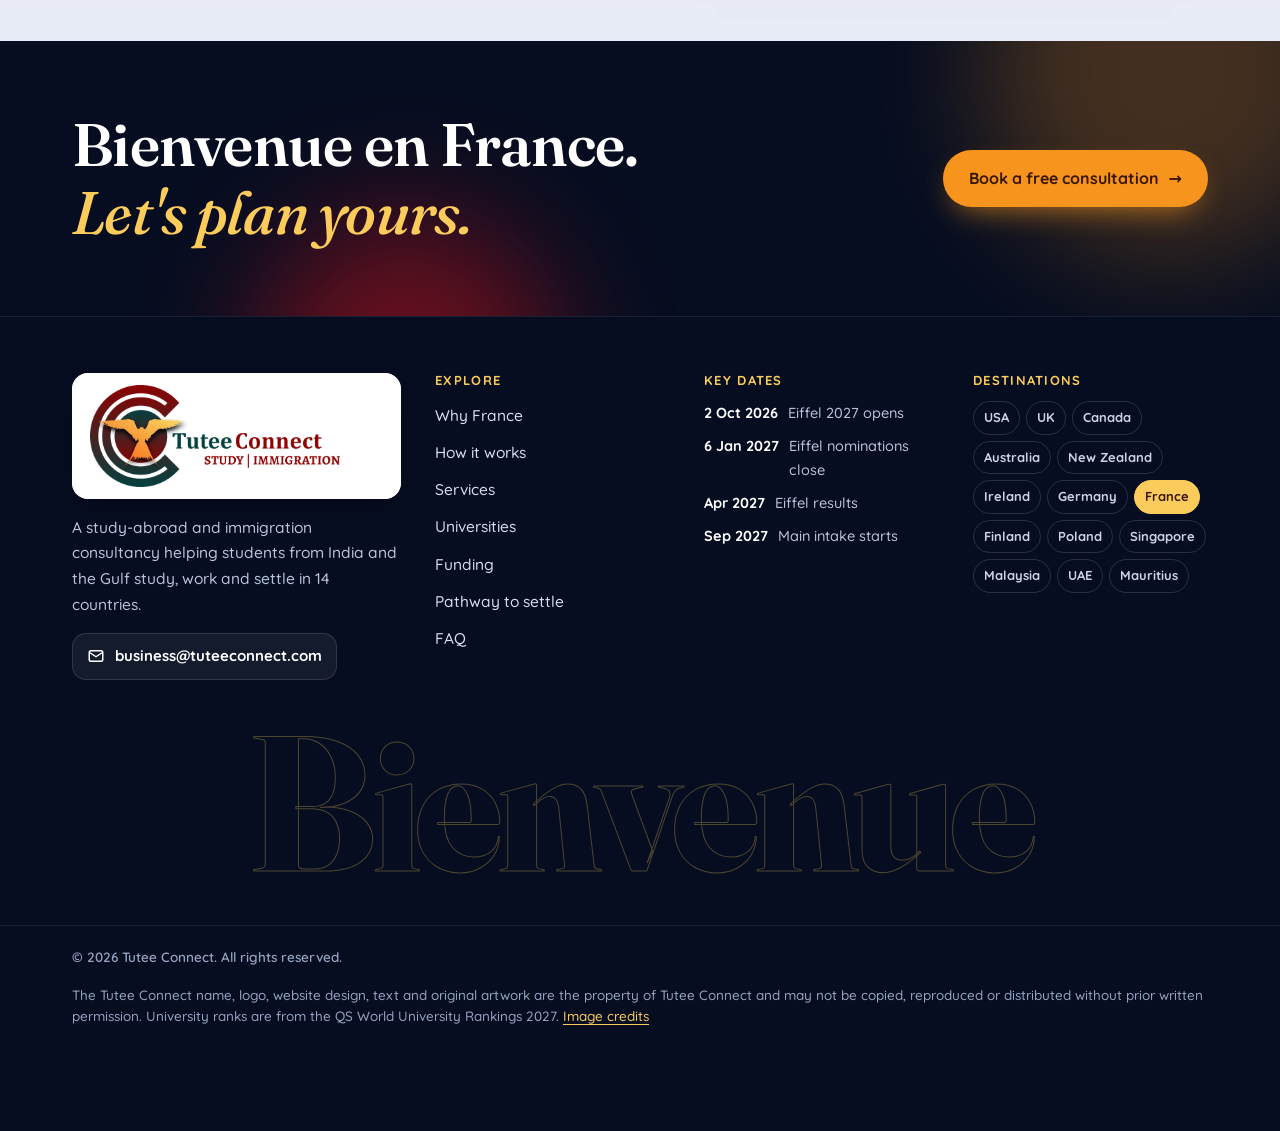
==== commit da348d54: "france phone fixes" ====
--- a/index.html
+++ b/index.html
@@ -2743,6 +2743,87 @@
   .why-card p{-webkit-line-clamp:2}
   .lc-stage{zoom:.66}
 }
+/* ===== v67 iPhone SE (375 x 667) and other short phones ===== */
+@media (max-width:700px) and (max-height:760px){
+  section{padding-block:66px 16px}
+  h2{font-size:23px}
+  .lede{font-size:13.5px;-webkit-line-clamp:2}
+  /* hero */
+  .hero h1{font-size:31px}
+  .hero-ctas .btn{min-height:44px;padding-block:10px;font-size:14px}
+  .trust div b{font-size:21px}
+  /* why */
+  .why-card .num{font-size:24px}
+  .why-card h3{font-size:14px;margin:4px 0 2px}
+  .why-grid>*{padding:11px 11px!important}
+  /* how */
+  .bp-main{padding:14px 16px!important}
+  .bp-main p{-webkit-line-clamp:2;font-size:13.5px}
+  .bp-top{margin-bottom:4px}
+  .bp-fields>*:nth-child(3){display:none}
+  .bp-fields{grid-template-columns:repeat(2,minmax(0,1fr))!important}
+  /* services */
+  .phase:not(.on){height:48px!important}
+  .phase.on{min-height:0!important}
+  .ph-svcs li span:not(.sv-ic){-webkit-line-clamp:1}
+  .ph-svcs li{padding:8px 10px!important}
+  .ph-body{padding:14px!important}
+  /* universities: compact copy + smaller postcard fan */
+  .ut-grid{gap:4px!important}
+  .ut-stats{margin:8px 0}.ut-stats div{padding:7px 9px}.ut-stats b{font-size:20px}.ut-stats span{font-size:11px}
+  .ut-cta{min-height:46px!important;padding-block:6px!important}
+  .ut-fan{zoom:.7;height:250px!important}
+  .ut-marquee{display:none!important}
+  .ut-stats span{white-space:nowrap;font-size:10.5px}
+  /* funding */
+  .fund-grid>*{padding:14px 14px!important;gap:6px}
+  .fund-grid p{-webkit-line-clamp:2;font-size:13.5px}
+  .timeline-mini li{padding-block:4px;font-size:12.5px}
+  .fund-grid h3{font-size:19px}
+  /* partners */
+  .lp-sec{padding-block:66px 60px}
+  .lp-grid li{height:54px}.lp-grid img{max-height:32px}
+  /* pathway */
+  .pb{zoom:.74}
+  /* family */
+  .lc-stage{zoom:.56}
+  .lc-tabs button{padding:6px!important}
+  /* stories: smaller wheel, tighter quote */
+  .wheel-wrap{gap:10px!important;margin-top:10px!important}
+  .wheel{max-width:250px!important;zoom:.76}
+  .w-quote{padding:12px 16px!important;border-radius:20px!important}
+  .w-quote .qm{height:28px;font-size:44px;line-height:1}
+  .w-quote .stars{font-size:14px}
+  .w-quote q{font-size:14.5px!important;line-height:1.45;-webkit-line-clamp:3}
+  .w-quote .who{margin-top:6px}
+  .w-ctrl button{width:40px;height:40px}
+  main>section:not(.hero){min-height:0!important}
+  /* faq */
+  .chat{height:auto!important;min-height:0!important}
+  .chat-head{padding:8px 14px!important}
+  .chat-head img,.chat-head .av{width:38px;height:38px}
+  .chat-log{max-height:150px;min-height:130px;padding:12px!important}
+  .chat-head>div>span:not(:first-child),.chat-head small,.chat-head p{display:none}
+  #family .lede{-webkit-line-clamp:2}
+  .fq-topic{padding-block:8px!important}
+  .fq-q{font-size:13.5px;padding:10px 12px!important}
+  /* consultation form: two-column where it fits */
+  .form-card{padding:14px!important}
+  .form-card h3{font-size:19px}.form-card .sub{display:none}
+  .enq-head .lede{display:none}
+  #enq>.field[data-f="name"]{grid-column:1}#enq>.field[data-f="email"]{grid-column:2}
+  #enq .field{margin-bottom:7px}
+  #enq .field input,#enq .field select{padding:8px 10px;font-size:14.5px}
+  #enq textarea{min-height:40px;height:40px}
+  #enq .lv span{padding:6px 11px!important;font-size:13px}
+  #enq button[type="submit"]{min-height:46px;padding-block:10px;font-size:15.5px}
+  #enq .fine{display:none}
+  /* footer */
+  .f-cta{padding-block:22px!important}.f-cta h2{font-size:21px}
+  .f-grid{gap:14px!important}
+  .f-col h4{margin-bottom:6px}
+  .f-bottom{padding-block:14px!important;font-size:11.5px}
+}
 </style>
 
 <svg width="0" height="0" style="position:absolute" aria-hidden="true">
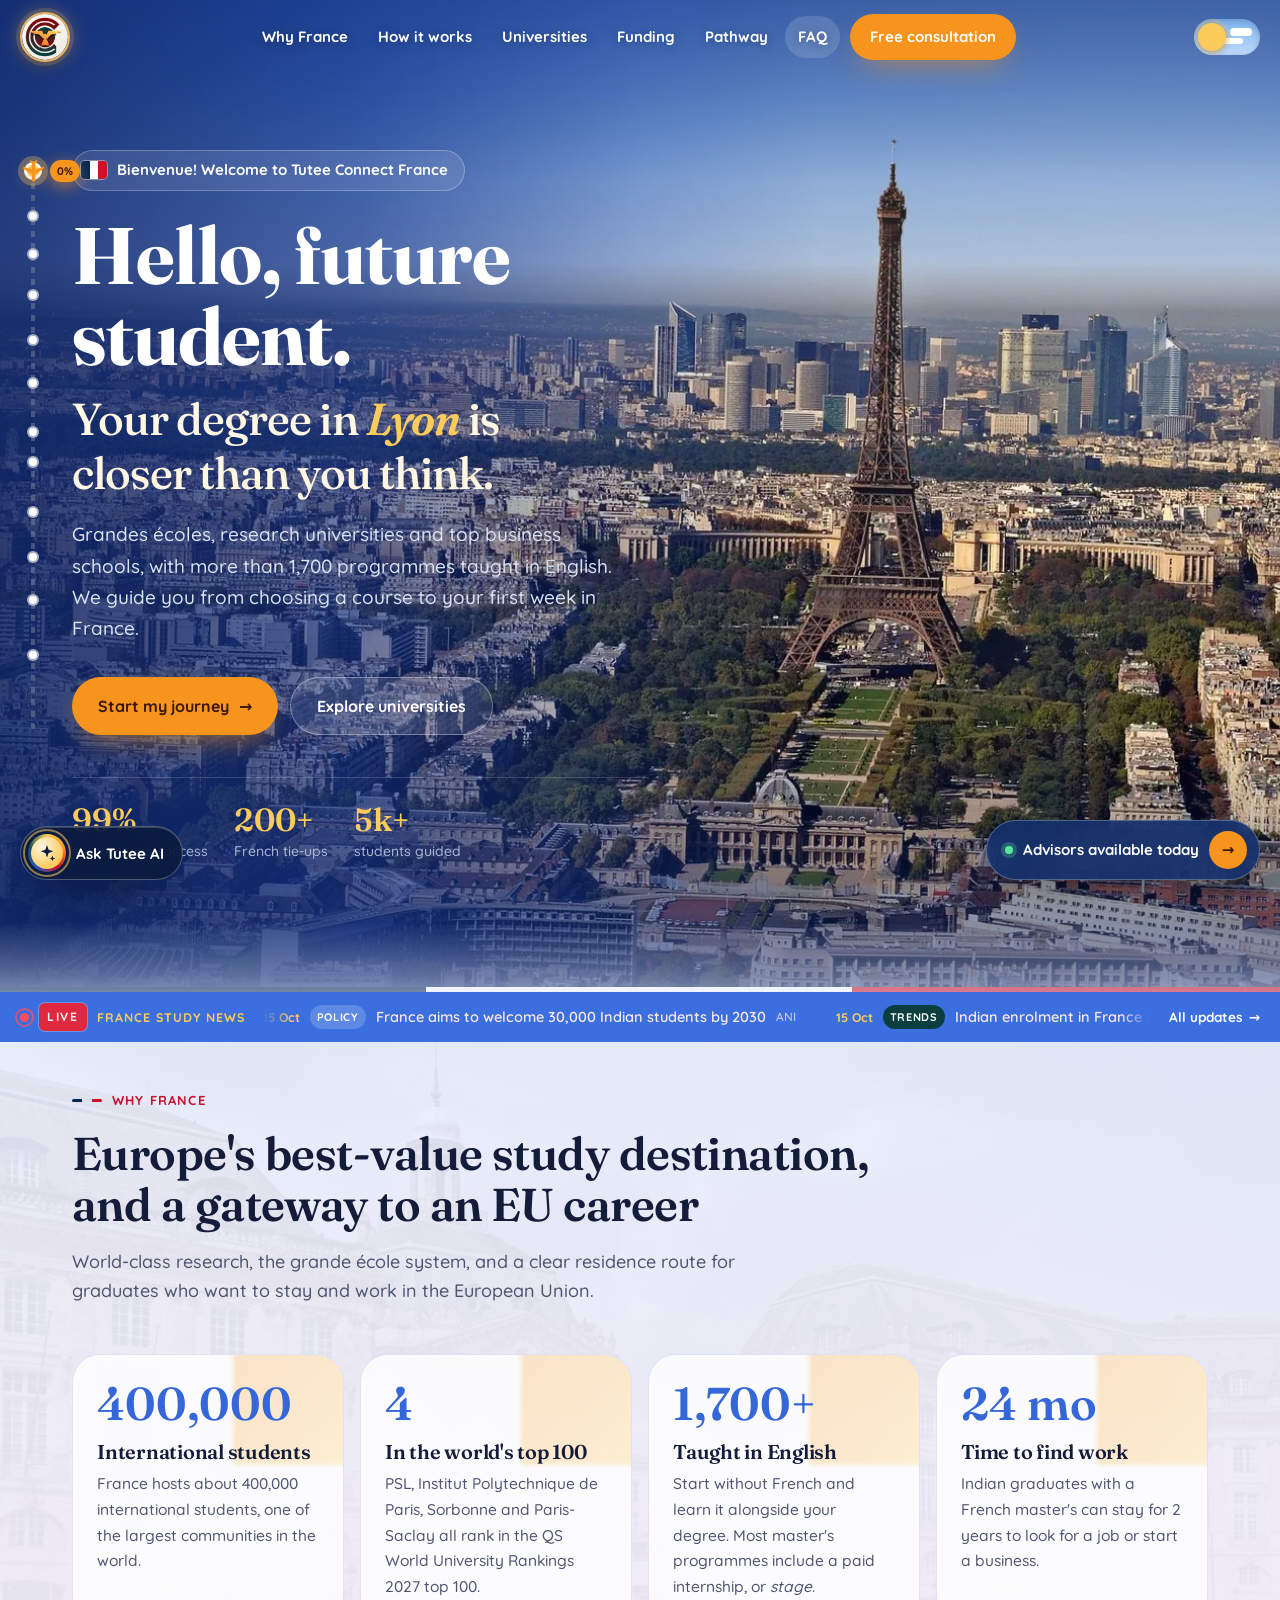
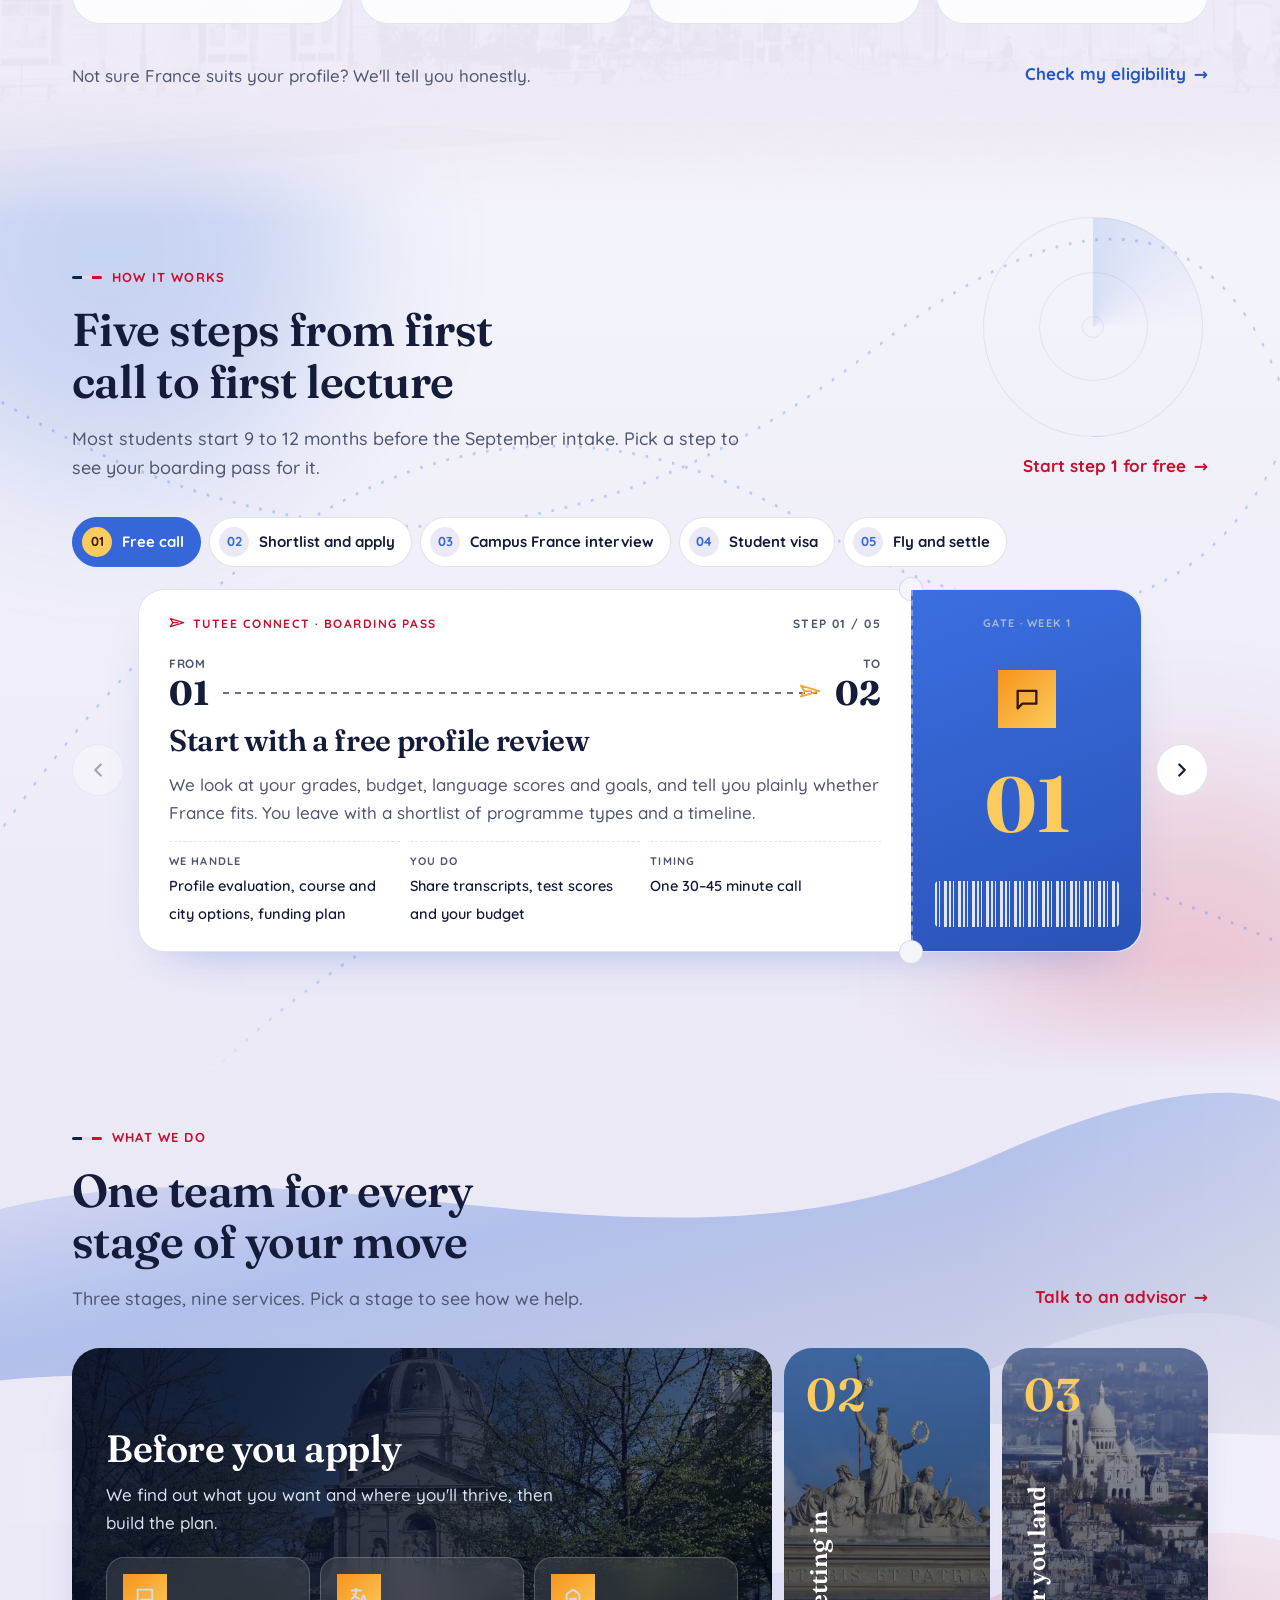
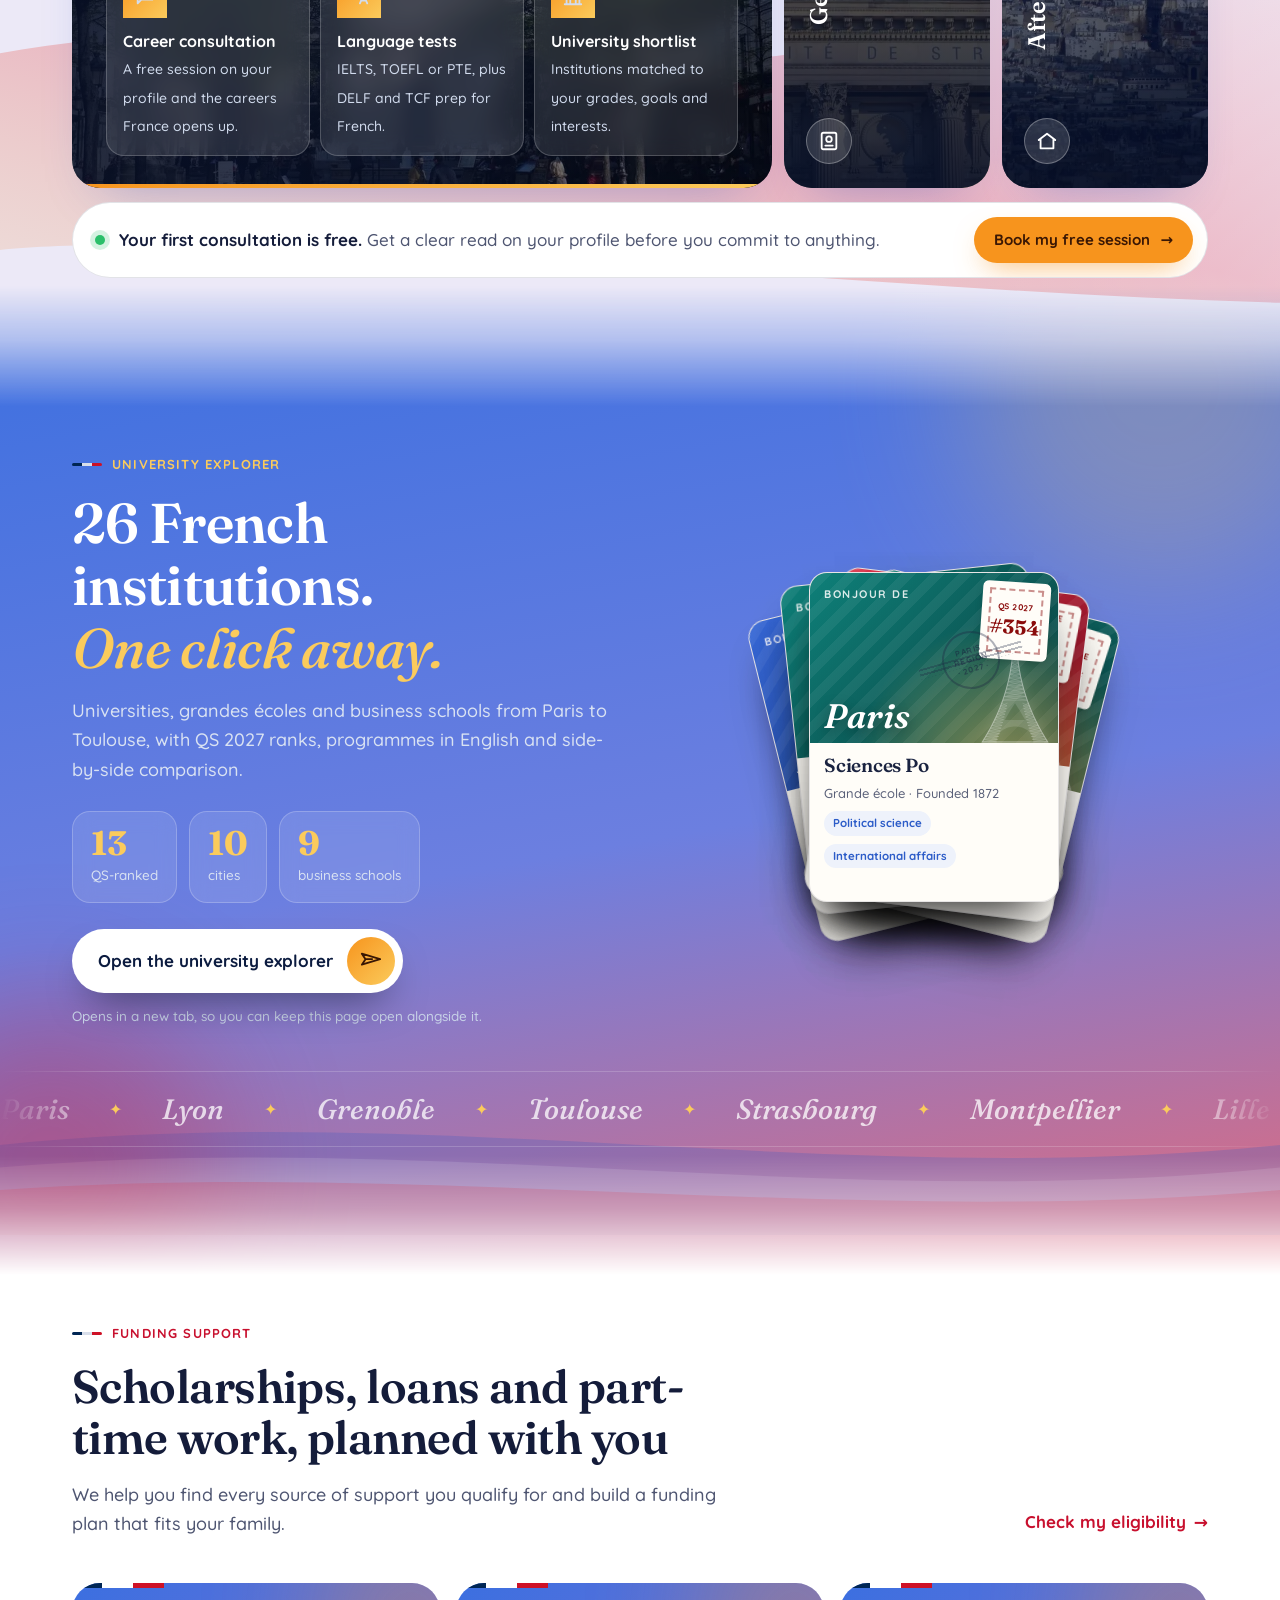
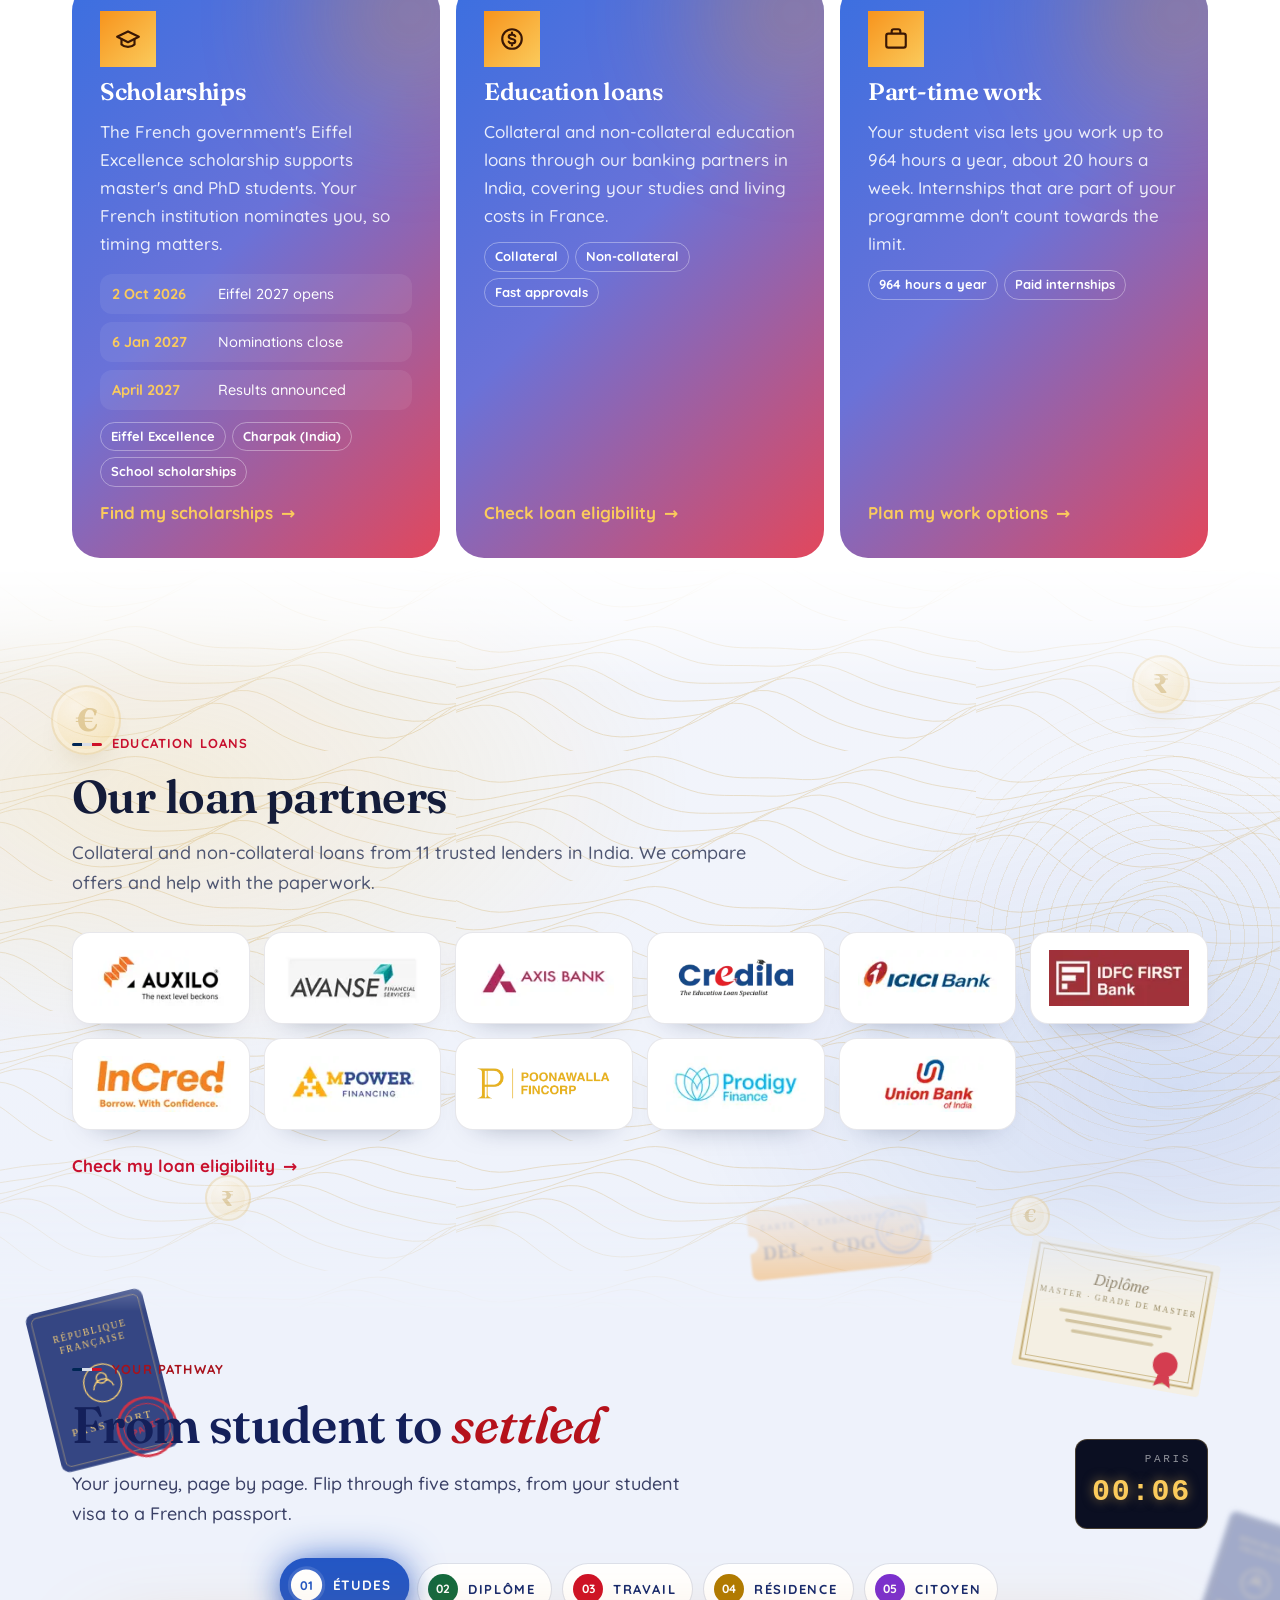
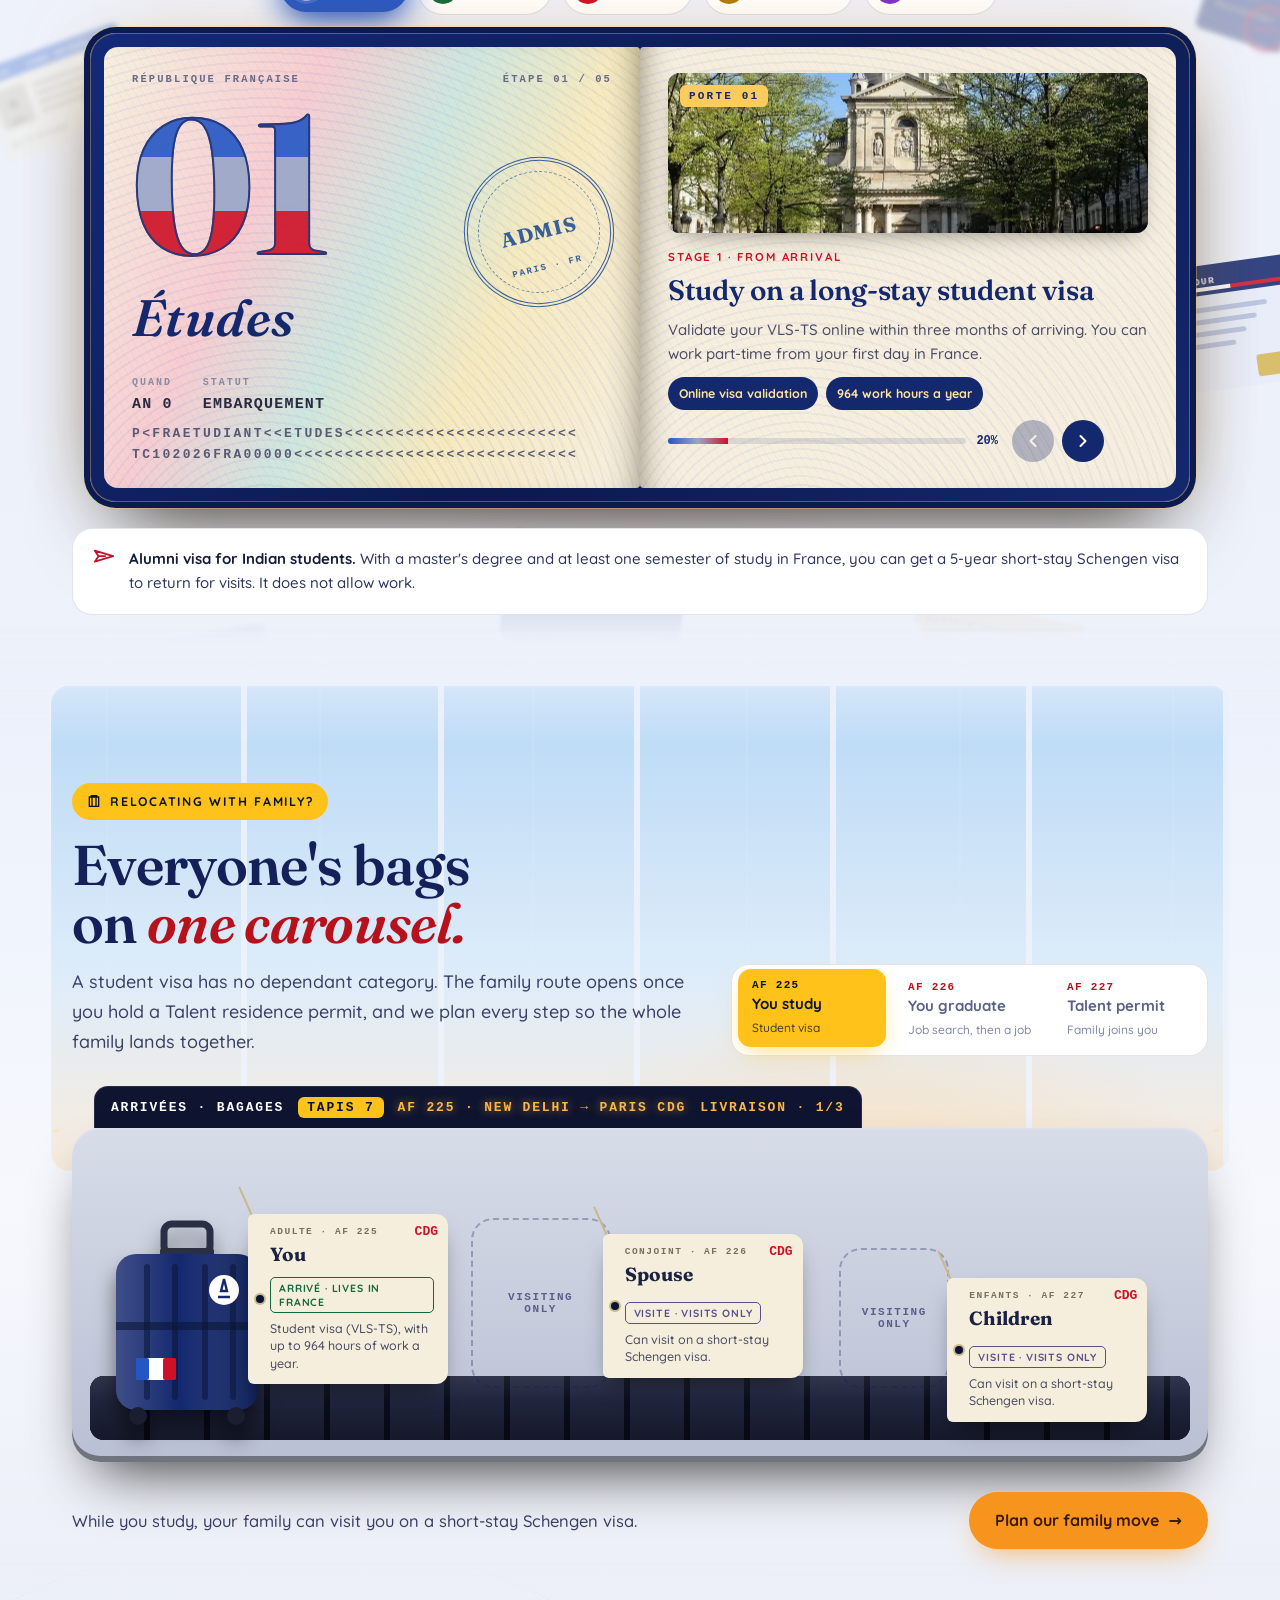
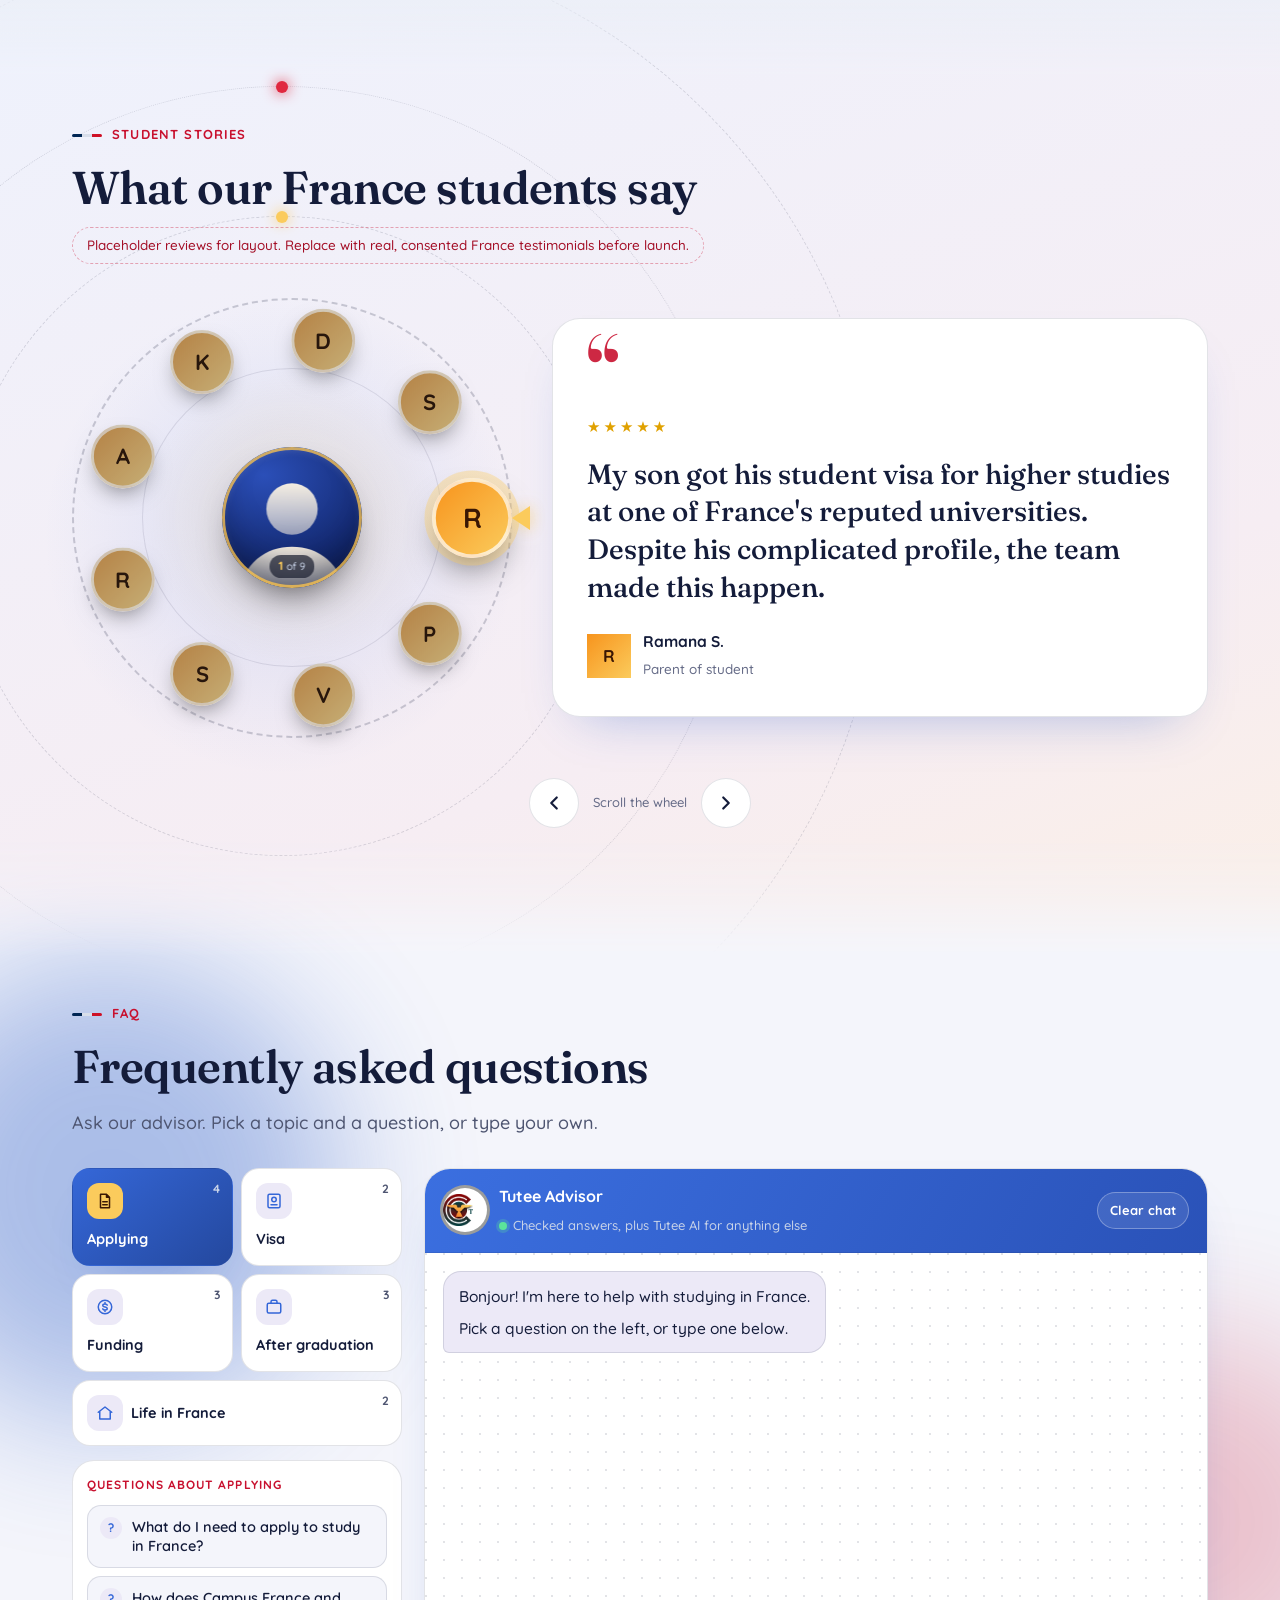
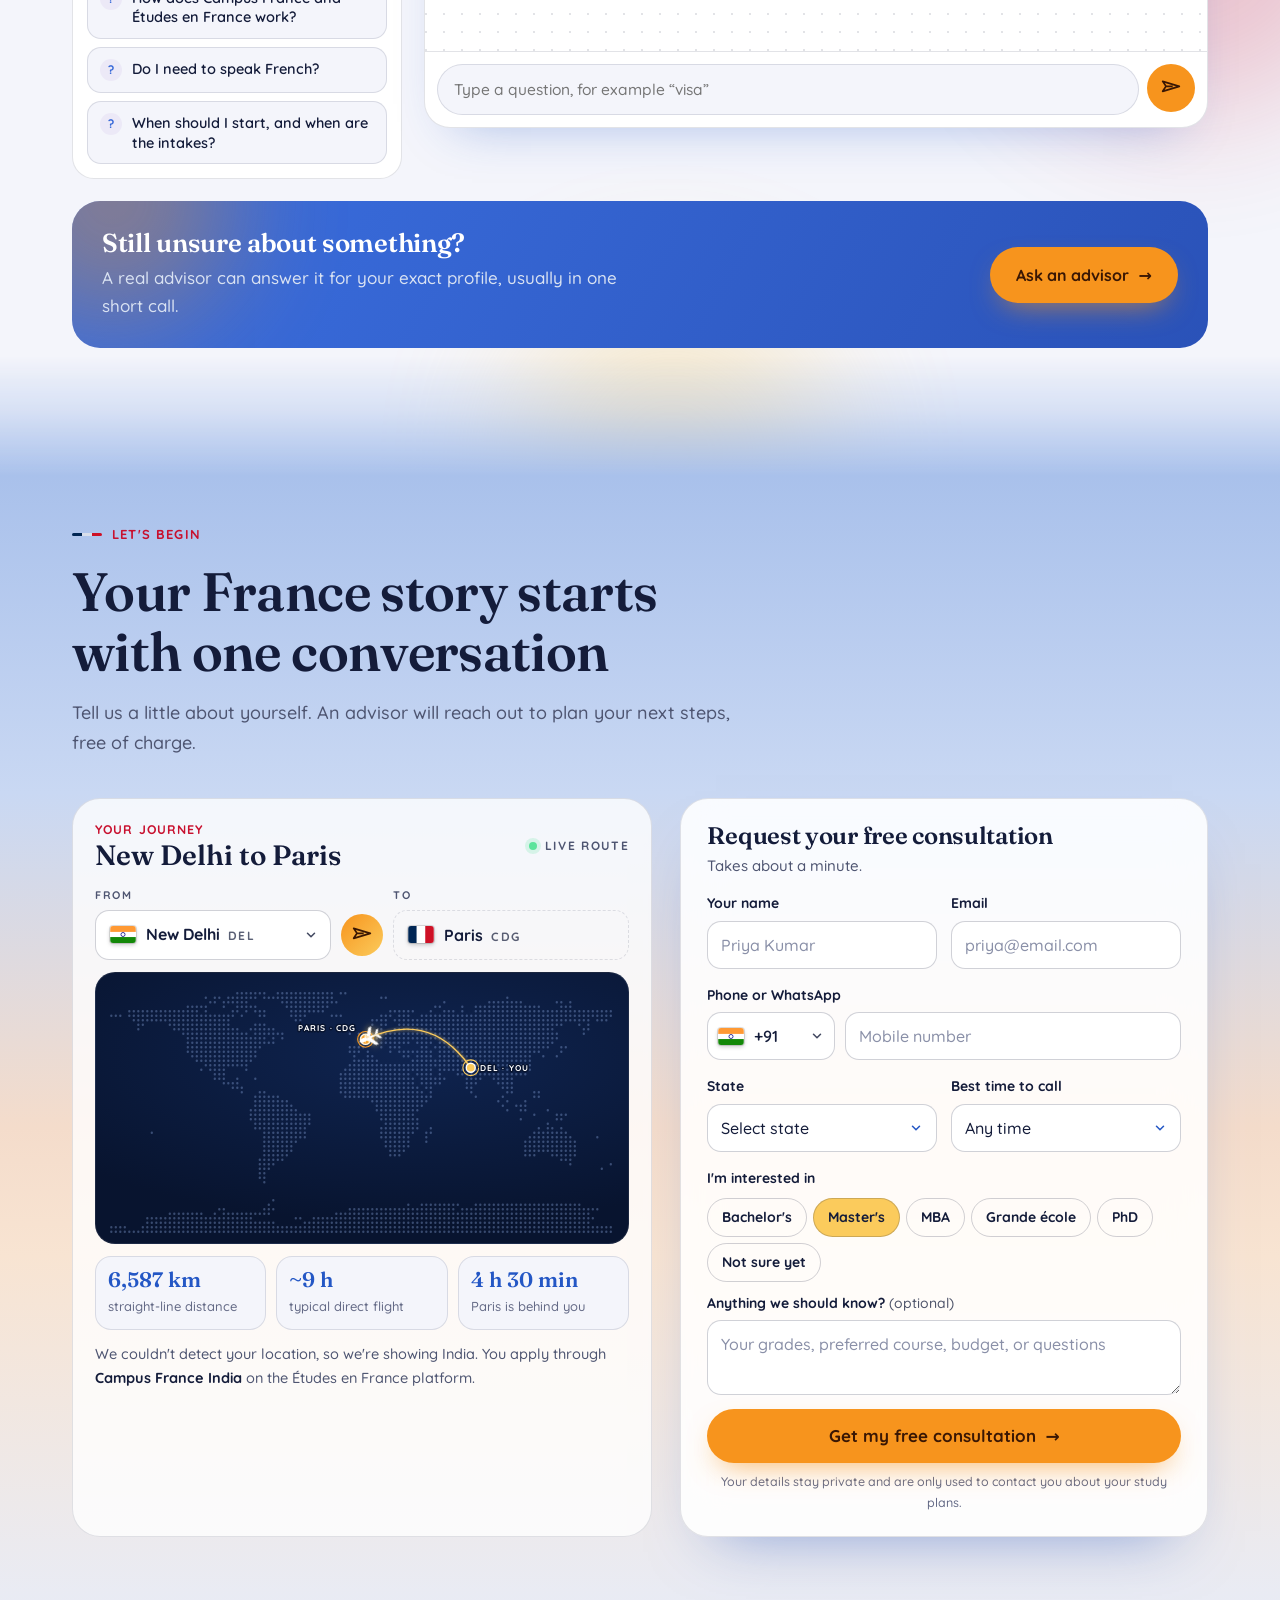
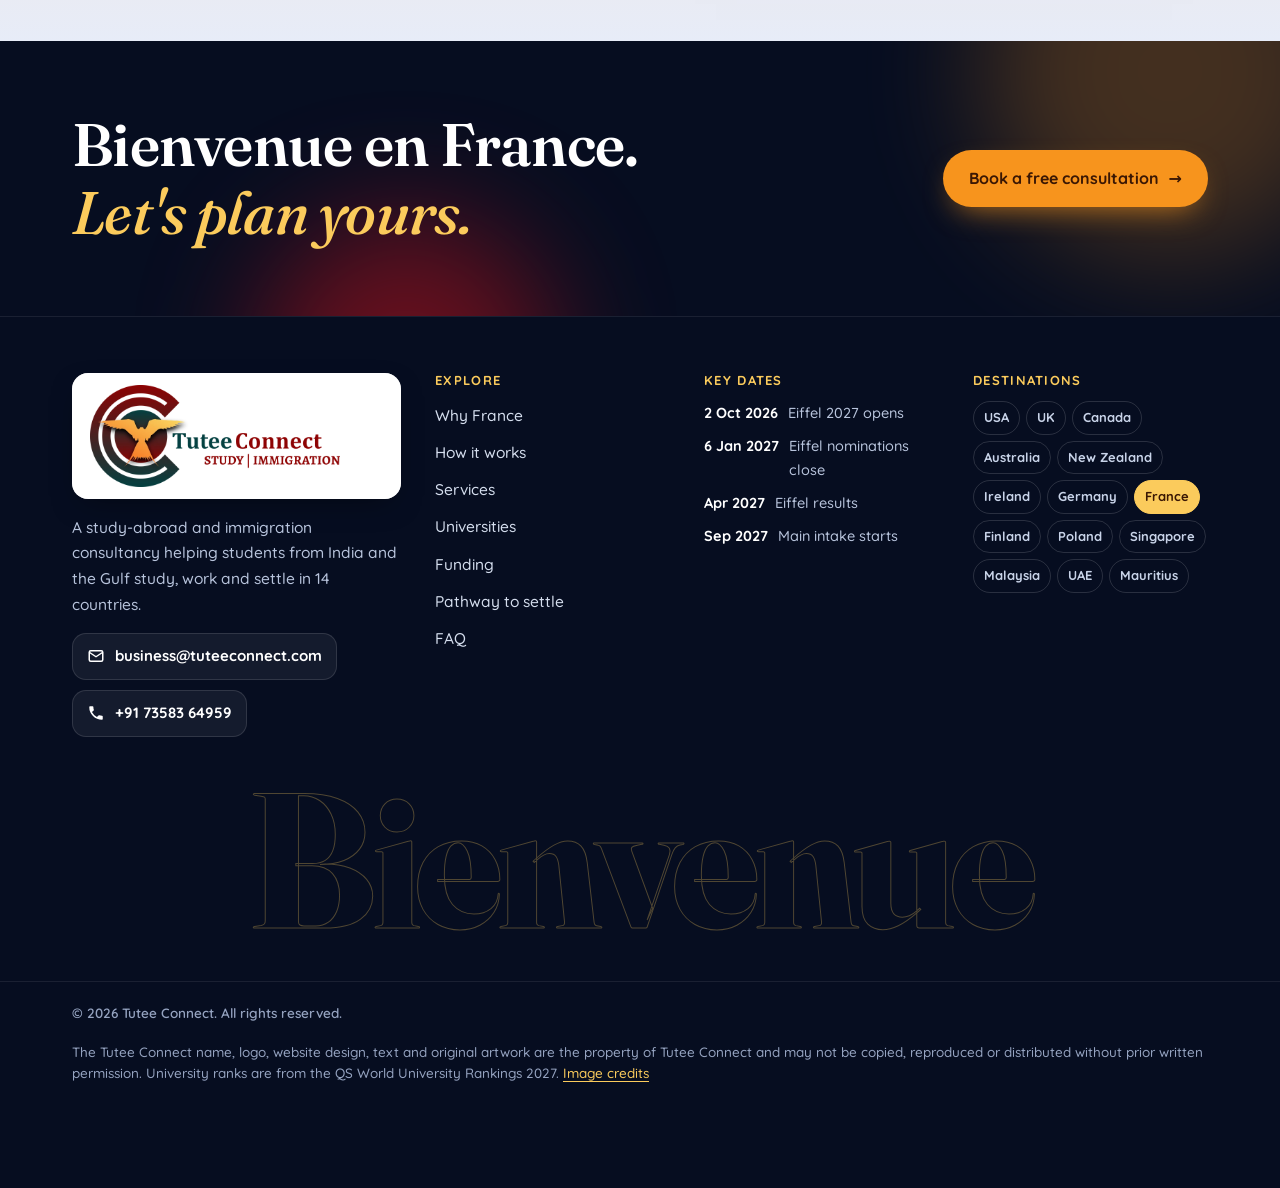
==== commit 3f6523af: "france phone chanages" ====
--- a/index.html
+++ b/index.html
@@ -2824,6 +2824,56 @@
   .f-col h4{margin-bottom:6px}
   .f-bottom{padding-block:14px!important;font-size:11.5px}
 }
+/* ===== v68 fixes ===== */
+/* boarding pass: the plane rides on the dashed line, level with the step numbers */
+.bp-route{align-items:flex-end}
+.bp-route .ln{margin-bottom:16px;height:2px;opacity:.85}
+.bp-route .ln svg{top:-10px;display:block}
+/* footer contacts */
+.f-contact{display:flex;flex-wrap:wrap;gap:10px}
+.f-contact a.copy{text-decoration:none}
+/* faq accordion (phones only) */
+.fq-acc{display:none}
+@media (max-width:700px){
+  /* how it works */
+  .bp-tab[aria-selected="true"]{white-space:normal!important;text-overflow:clip!important;overflow:visible!important;line-height:1.15;font-size:13px!important;padding-block:5px!important;min-height:44px}
+  .bp-route .ln{margin-bottom:13px}
+  #howPanel{touch-action:pan-y}
+  /* what we do: no fading text while switching stages */
+  .phase,.ph-tab,.ph-body{transition:none!important}
+  .phase:not(.on) .ph-body{display:none!important}
+  .phase.on .ph-tab{display:none!important}
+  .phase.on .ph-body{opacity:1;visibility:visible;transform:none;animation:phIn .35s ease both}
+  /* universities: the button always stays above the postcards */
+  .ut-cta{position:relative;z-index:6}
+  .ut-fan{margin-top:26px;position:relative;z-index:1}
+  /* faq: plain accordion instead of the chat */
+  .faq3 .chat,.fq-sugg-box{display:none!important}
+  .fq-acc{display:flex;flex-direction:column;gap:8px}
+  .fqa{border-radius:16px;background:var(--card);border:1px solid var(--line);box-shadow:0 10px 24px -20px rgba(11,27,63,.5);overflow:hidden}
+  .fqa summary{list-style:none;display:flex;align-items:center;justify-content:space-between;gap:12px;padding:13px 14px;font-weight:700;font-size:14.5px;line-height:1.35;color:var(--ink);cursor:pointer}
+  .fqa summary::-webkit-details-marker{display:none}
+  .fqa summary i{flex:none;width:24px;height:24px;border-radius:50%;background:rgba(36,87,197,.1);position:relative;transition:transform .25s}
+  .fqa summary i::before,.fqa summary i::after{content:"";position:absolute;left:7px;right:7px;top:11px;height:2px;border-radius:2px;background:#2457C5}
+  .fqa summary i::after{transform:rotate(90deg);transition:transform .25s}
+  .fqa[open] summary i::after{transform:rotate(0)}
+  .fqa[open]{border-color:rgba(247,148,29,.6)}
+  .fqa-a{padding:0 14px 13px;font-size:14px;line-height:1.55;color:var(--muted)}
+  .fqa-a p{margin:0 0 6px}.fqa-a p:last-child{margin:0}
+  .fqa-ask{margin-top:4px;align-self:flex-start;border:0;background:none;padding:6px 2px;font:inherit;font-size:14px;color:var(--muted);cursor:pointer}
+  .fqa-ask b{color:#C8102E}
+  :root[data-theme="dark"] .fqa{background:rgba(255,255,255,.06);border-color:rgba(255,255,255,.14)}
+  :root[data-theme="dark"] .fqa summary{color:#fff}
+  :root[data-theme="dark"] .fqa summary i{background:rgba(251,203,92,.15)}
+  :root[data-theme="dark"] .fqa summary i::before,:root[data-theme="dark"] .fqa summary i::after{background:#FBCB5C}
+  :root[data-theme="dark"] .fqa-a{color:rgba(255,255,255,.78)}
+  :root[data-theme="dark"] .fqa-ask b{color:#FBCB5C}
+  /* let's begin: lift the form off the artwork */
+  .form-card{margin-top:16px!important;border:1px solid rgba(255,255,255,.7)!important;box-shadow:0 28px 60px -26px rgba(5,11,30,.7),0 0 0 6px rgba(255,255,255,.12)!important}
+  #enq textarea{min-height:46px;height:46px;resize:none}
+  .f-contact{gap:8px}.f-contact .copy{font-size:13.5px;padding:8px 11px}
+}
+@keyframes phIn{from{opacity:0}to{opacity:1}}
 </style>
 
 <svg width="0" height="0" style="position:absolute" aria-hidden="true">
@@ -3157,7 +3207,7 @@
     <div class="faq3">
       <aside class="fq-left">
         <div class="fq-topics" id="faqCats" role="tablist" aria-label="FAQ topics"></div>
-        <div class="fq-sugg-box"><p class="fq-lbl" id="fqLbl">Questions about applying</p><div class="fq-sugg" id="faqList"></div></div>
+        <div class="fq-acc" id="faqAcc"></div><div class="fq-sugg-box"><p class="fq-lbl" id="fqLbl">Questions about applying</p><div class="fq-sugg" id="faqList"></div></div>
       </aside>
       <div class="chat" role="region" aria-label="Advisor chat">
         <div class="chat-head"><span class="ch-av"><img src="img/a-ebf5b92873.webp" alt=""></span><div><b>Tutee Advisor</b><span><i class="ch-dot"></i>Checked answers, plus Tutee AI for anything else</span></div><button type="button" class="ch-clear" id="chClear">Clear chat</button></div>
@@ -3294,7 +3344,7 @@
       <div class="f-brand">
         <div class="f-logo f-logo-full"><img src="img/a-78661a5758.webp" alt="Tutee Connect, Study | Immigration" width="720" height="294"></div>
         <p>A study-abroad and immigration consultancy helping students from India and the Gulf study, work and settle in 14 countries.</p>
-        <button class="copy" type="button" id="copyMail"><svg width="18" height="18"><use href="#i-mail"/></svg><span id="mailTx">business@tuteeconnect.com</span><span class="ok" id="mailOk" hidden>Copied</span></button>
+        <div class="f-contact"><button class="copy" type="button" id="copyMail"><svg width="18" height="18"><use href="#i-mail"/></svg><span id="mailTx">business@tuteeconnect.com</span><span class="ok" id="mailOk" hidden>Copied</span></button><a class="copy" href="tel:+917358364959" aria-label="Call Tutee Connect on +91 73583 64959"><svg width="18" height="18" viewBox="0 0 24 24" aria-hidden="true"><path fill="currentColor" d="M6.6 10.8a15.1 15.1 0 0 0 6.6 6.6l2.2-2.2c.3-.3.7-.4 1-.2 1.1.4 2.3.6 3.6.6.6 0 1 .4 1 1V20c0 .6-.4 1-1 1A17 17 0 0 1 3 4c0-.6.4-1 1-1h3.5c.6 0 1 .4 1 1 0 1.3.2 2.5.6 3.6.1.3 0 .7-.2 1z"/></svg><span>+91 73583 64959</span></a></div>
       </div>
       <div class="f-col"><h4>Explore</h4><ul><li><a href="#why">Why France</a></li><li><a href="#how">How it works</a></li><li><a href="#services">Services</a></li><li><a href="#universities">Universities</a></li><li><a href="#afford">Funding</a></li><li><a href="#pathway">Pathway to settle</a></li><li><a href="#faq">FAQ</a></li></ul></div>
       <div class="f-col"><h4>Key dates</h4><ul class="dates"><li><b>2 Oct 2026</b><span>Eiffel 2027 opens</span></li><li><b>6 Jan 2027</b><span>Eiffel nominations close</span></li><li><b>Apr 2027</b><span>Eiffel results</span></li><li><b>Sep 2027</b><span>Main intake starts</span></li></ul></div>
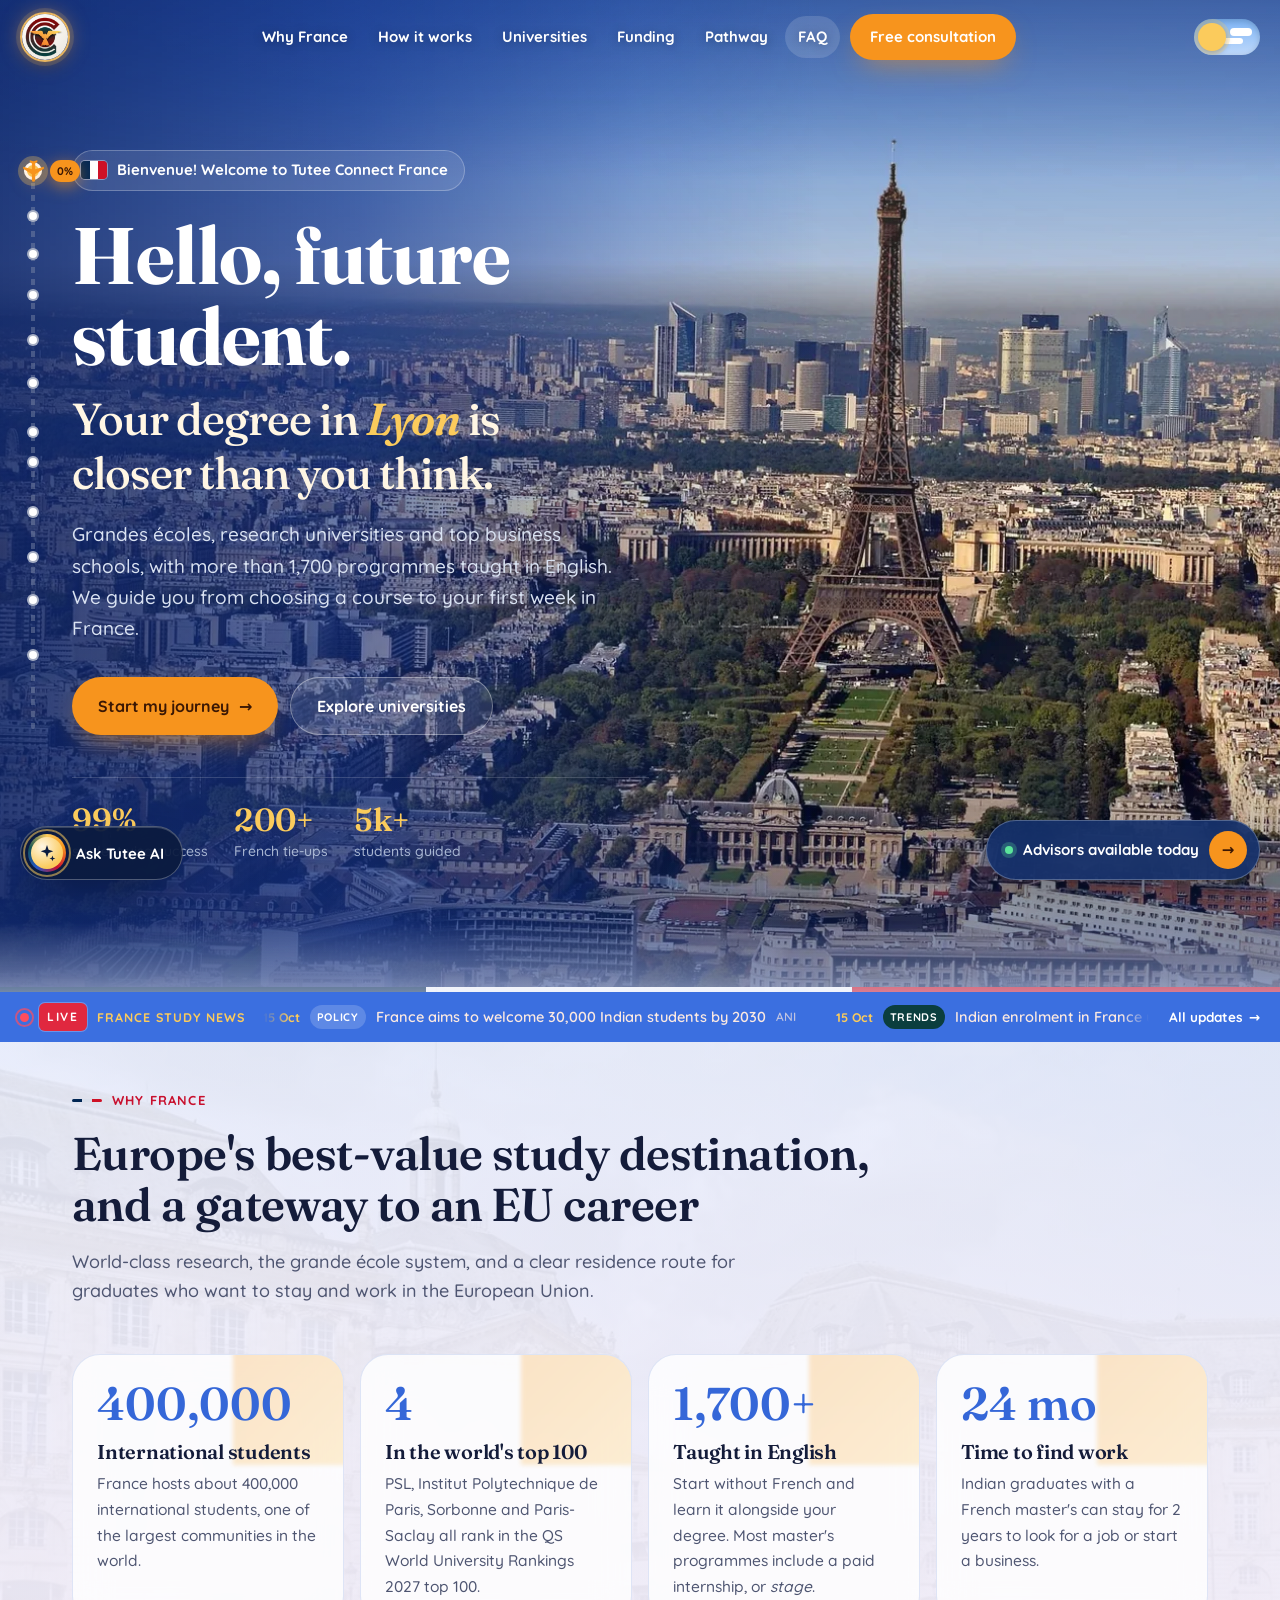
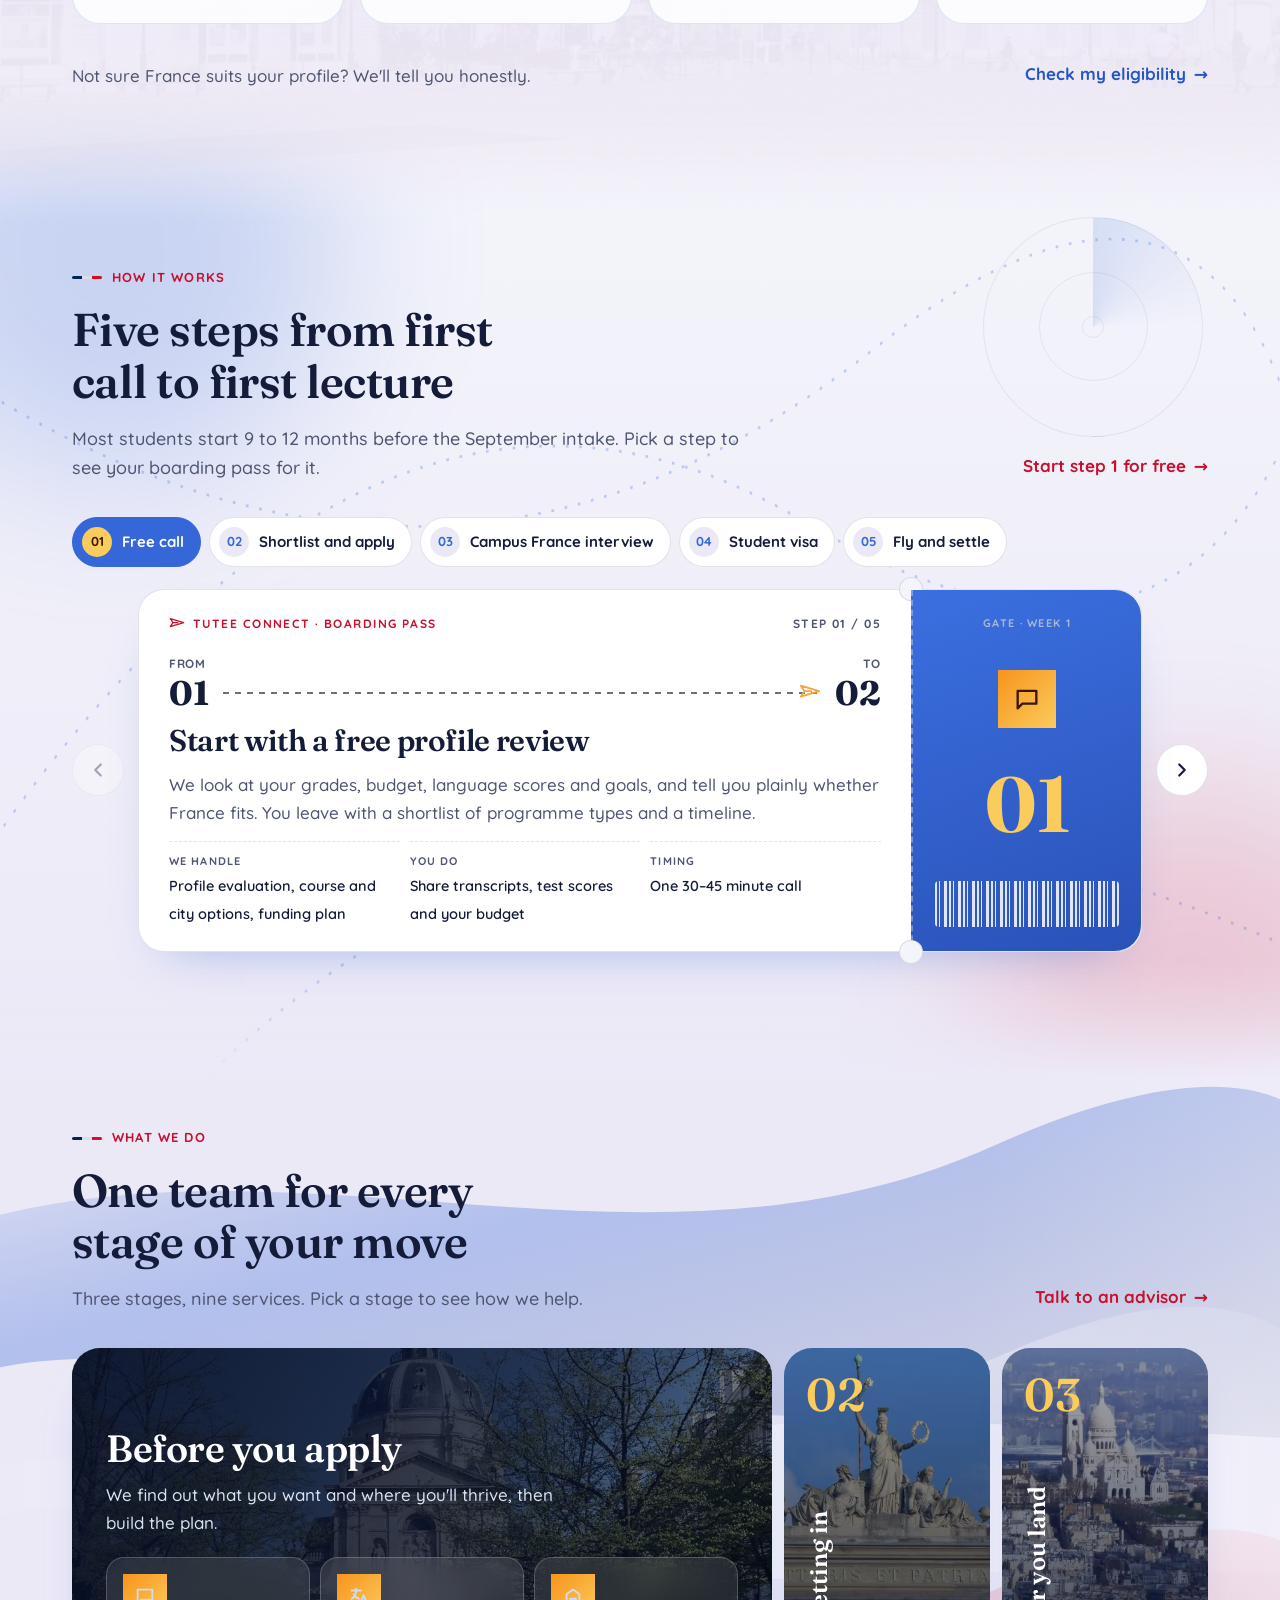
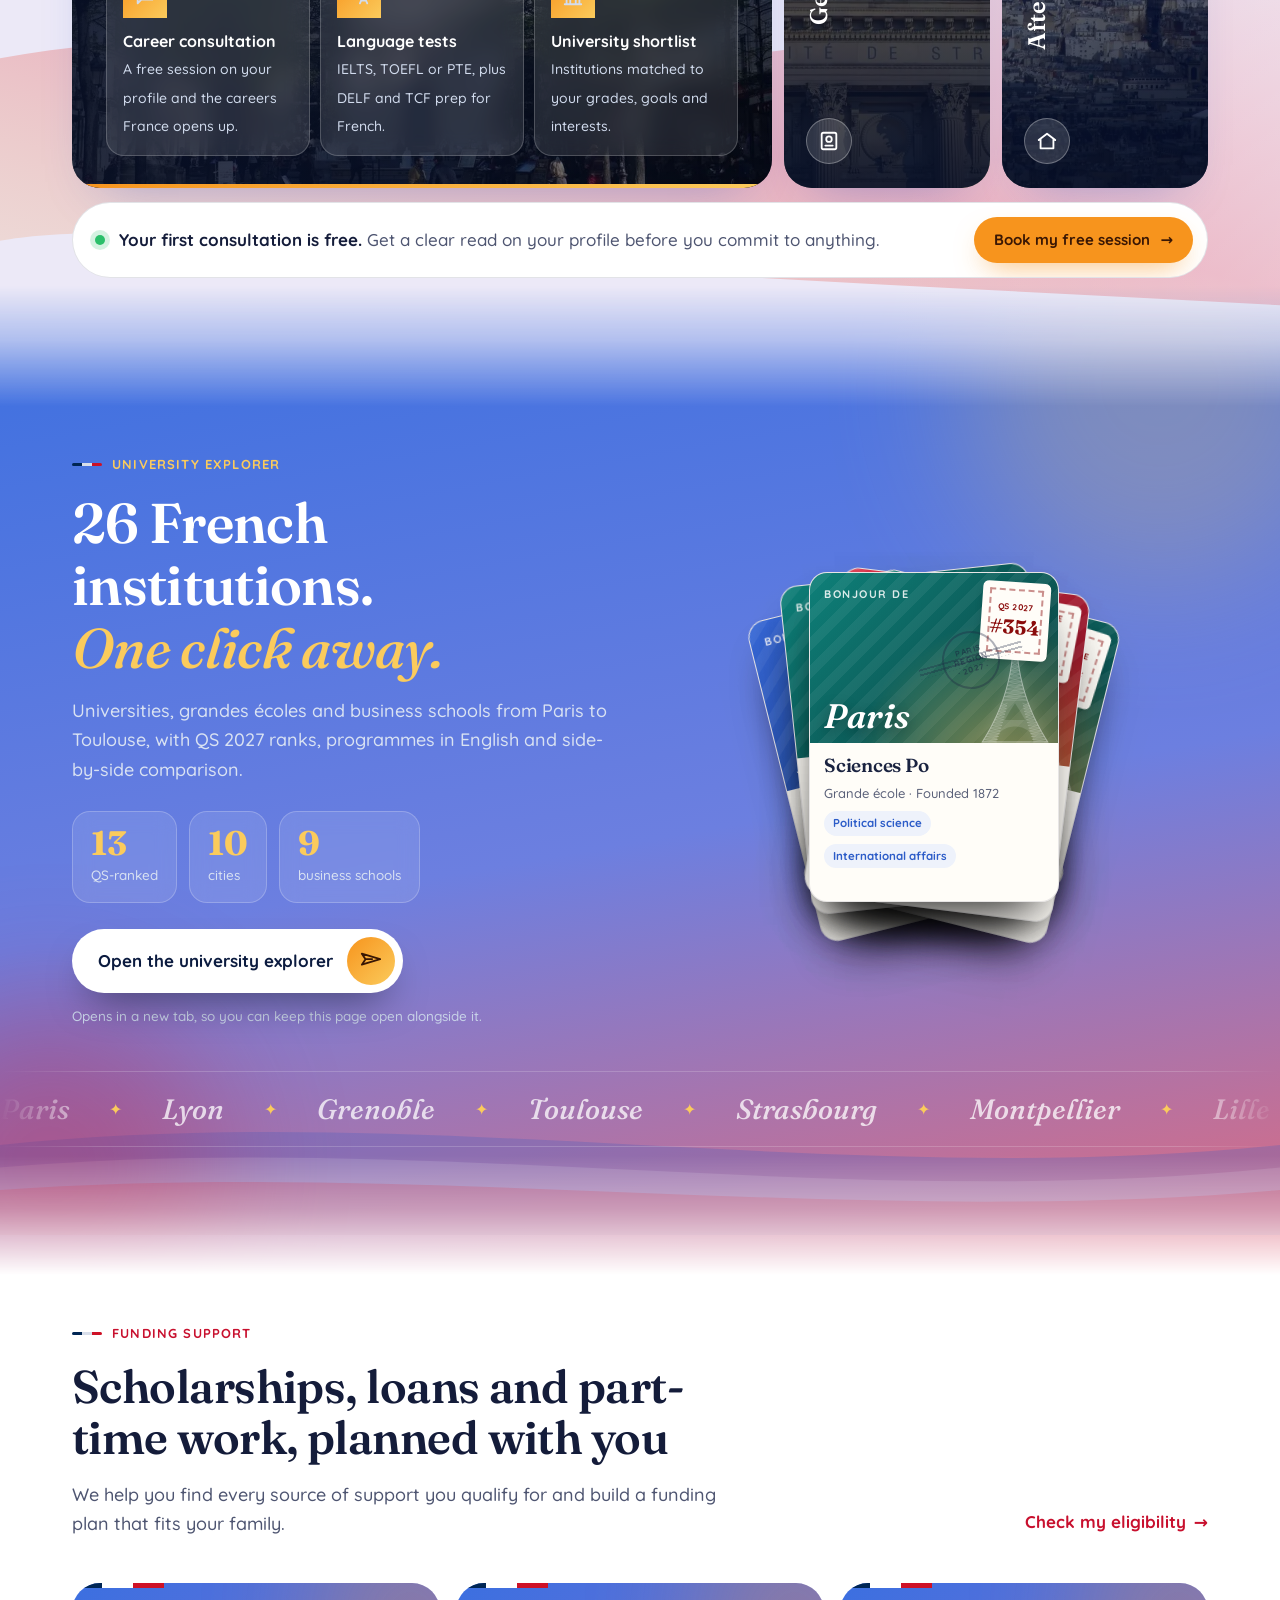
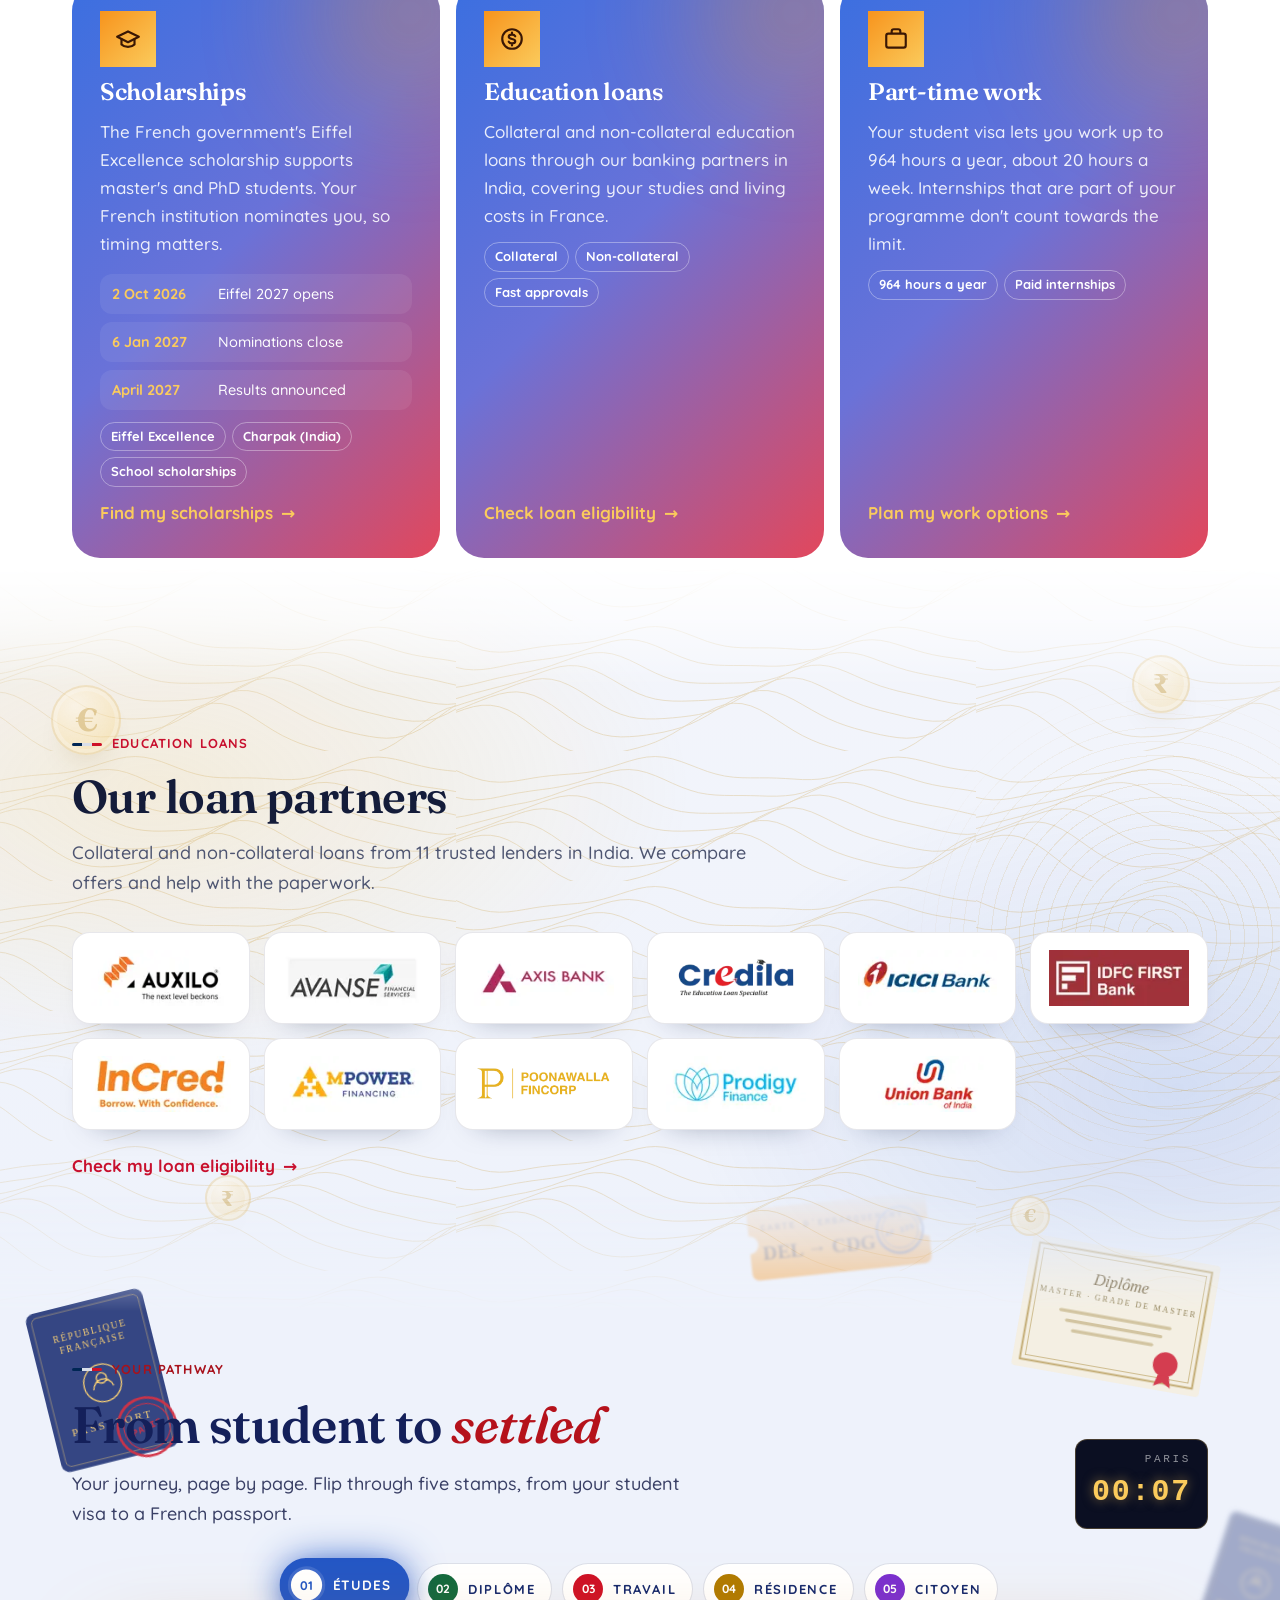
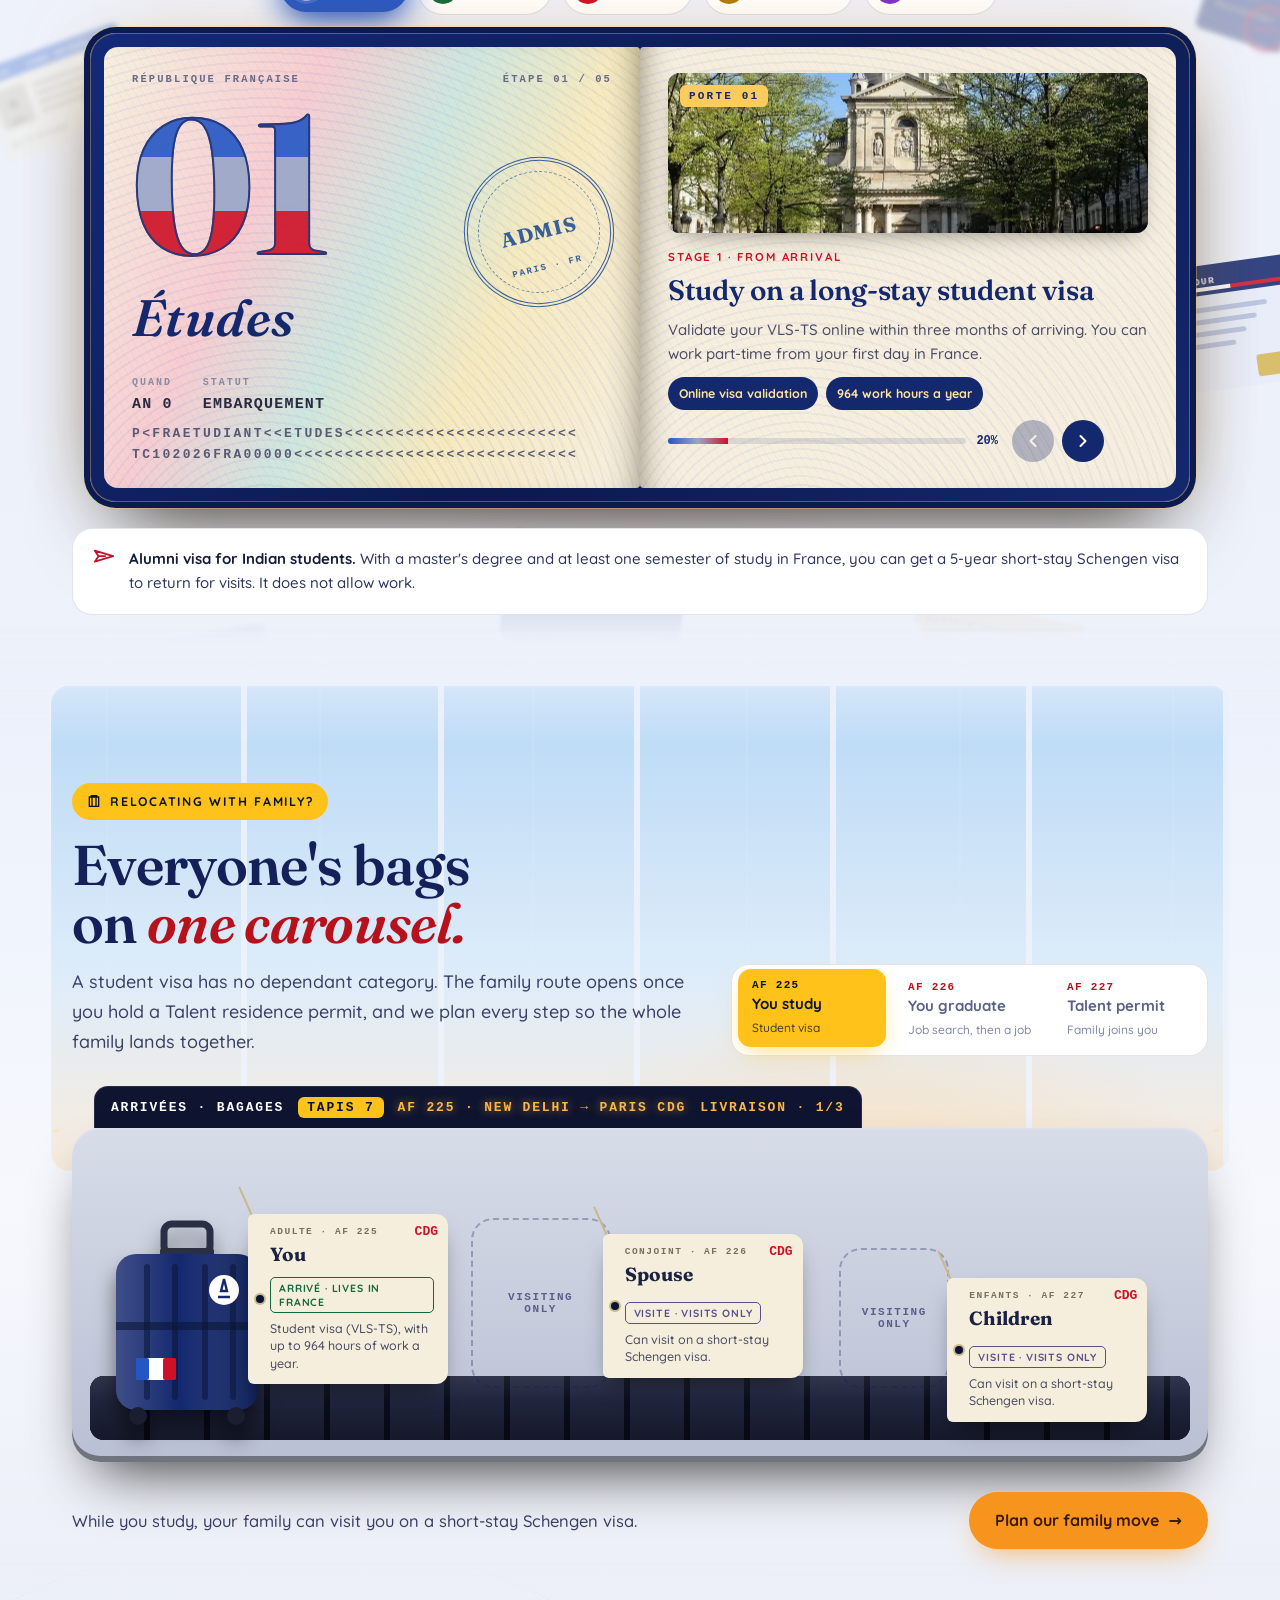
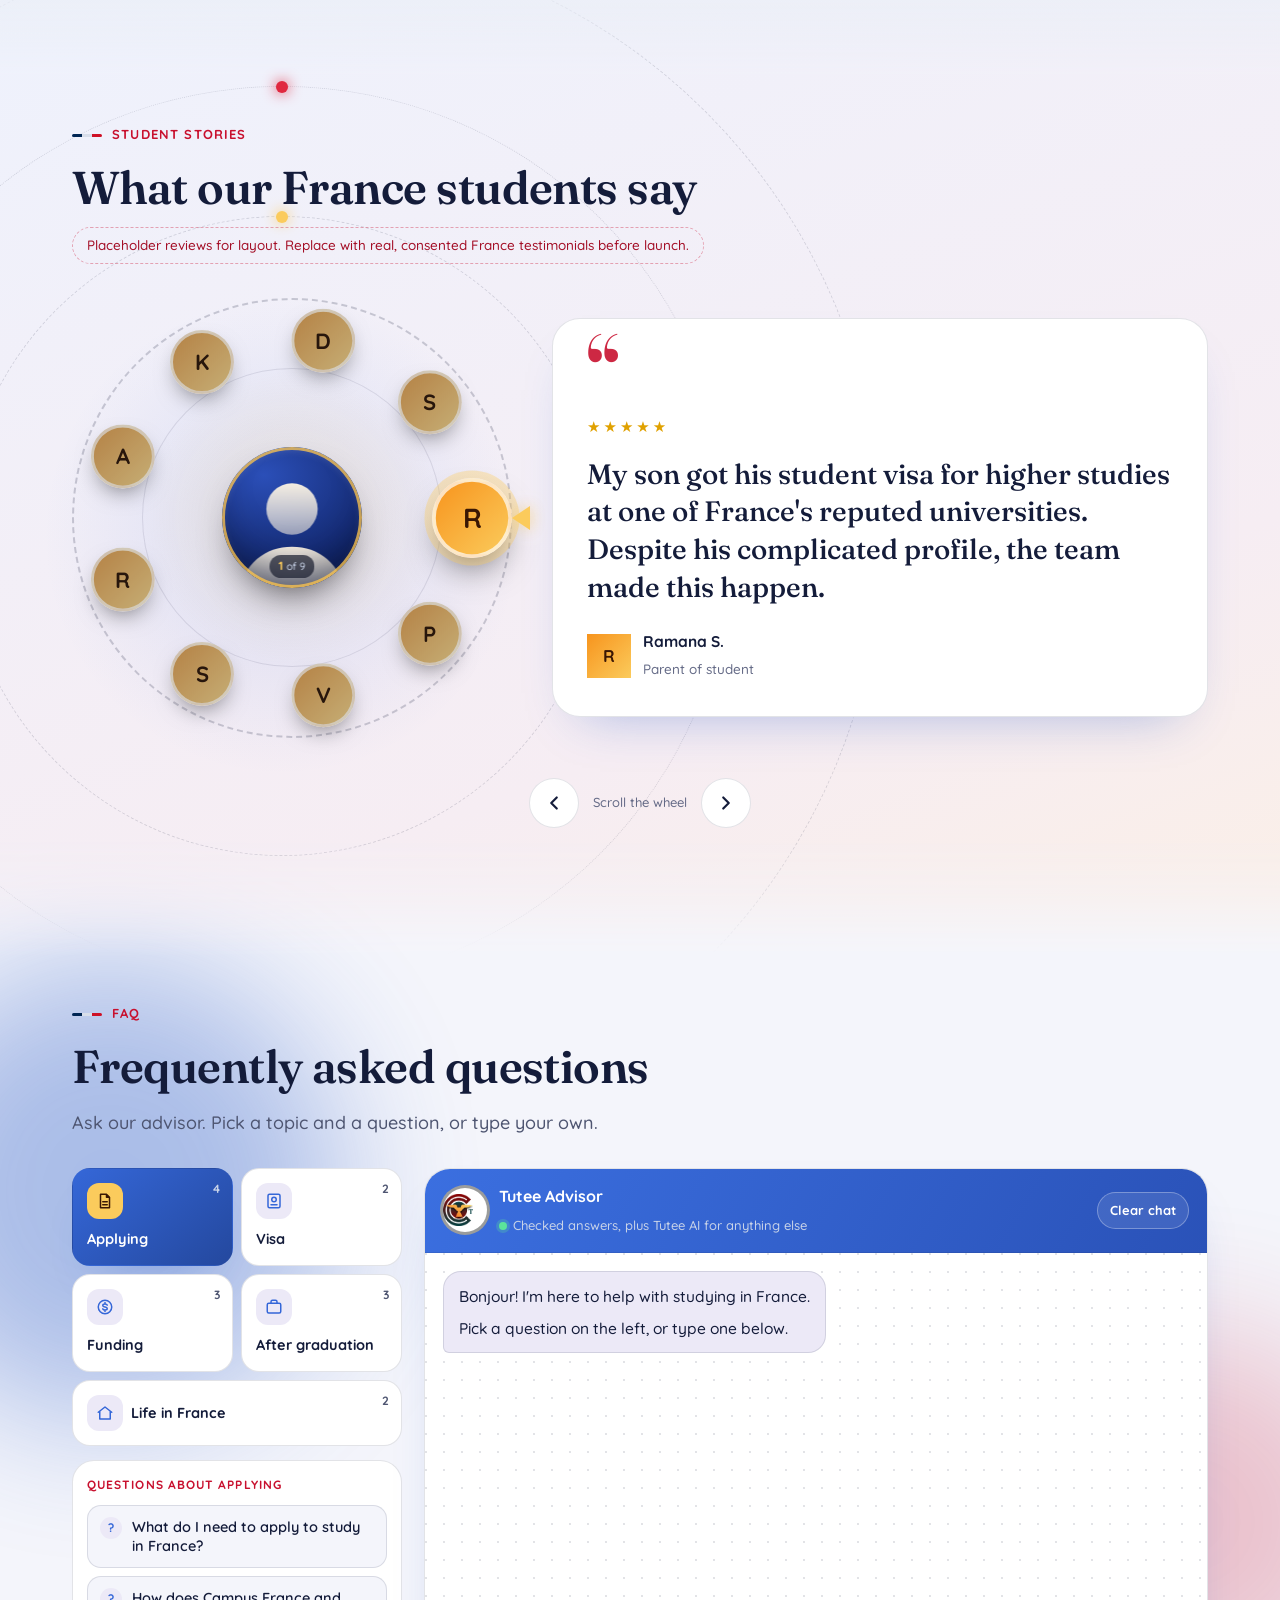
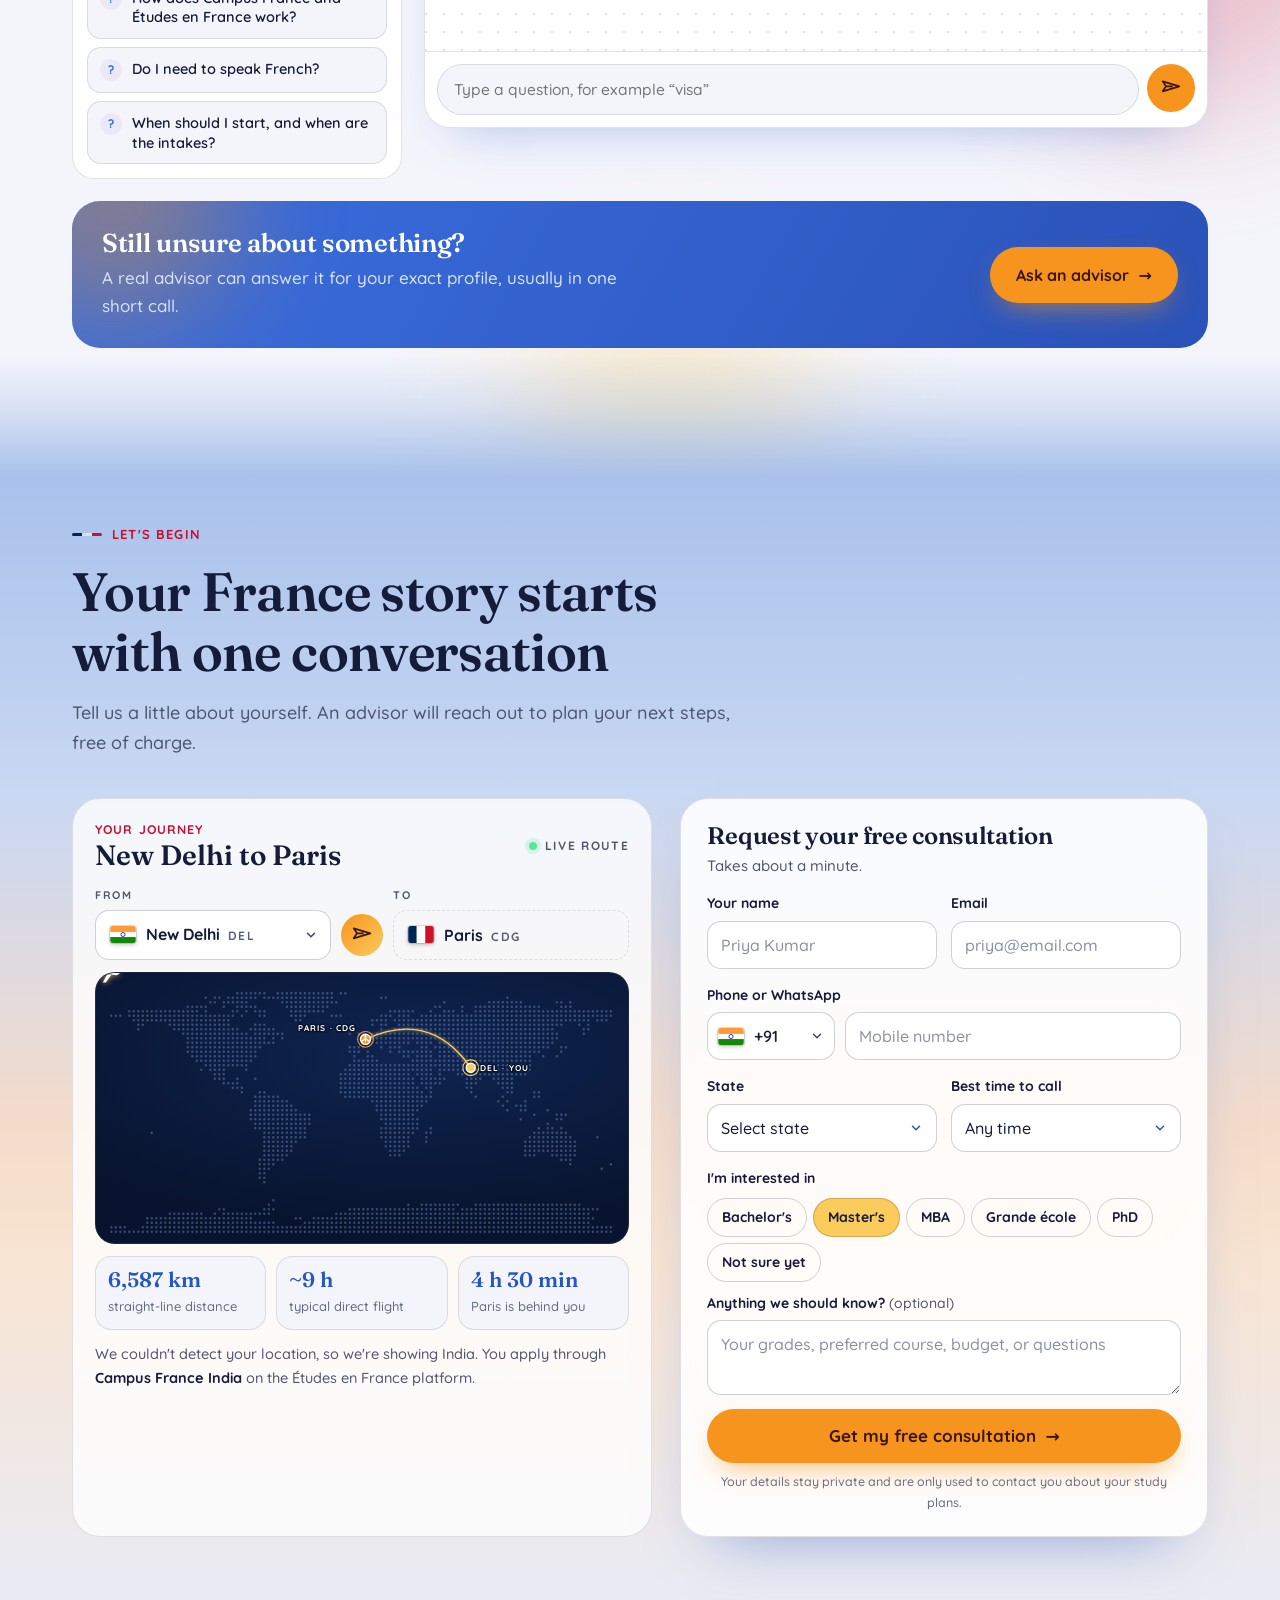
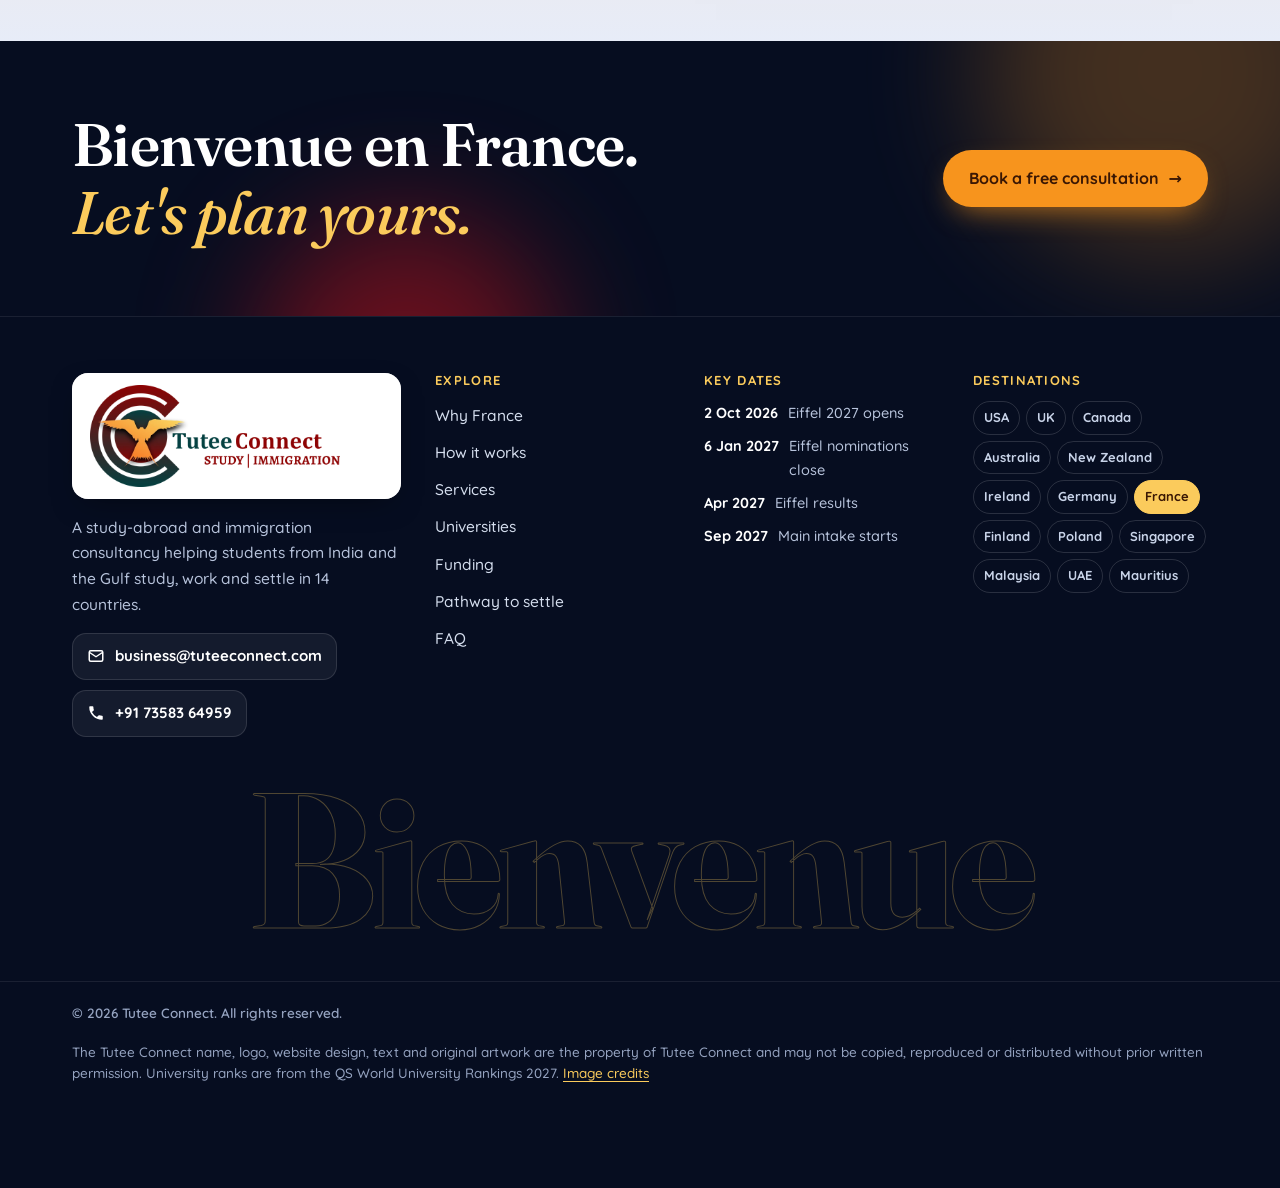
==== commit fa7dfa12: "france phone" ====
--- a/index.html
+++ b/index.html
@@ -2874,6 +2874,15 @@
   .f-contact{gap:8px}.f-contact .copy{font-size:13.5px;padding:8px 11px}
 }
 @keyframes phIn{from{opacity:0}to{opacity:1}}
+/* ===== v69 boarding pass header on one line ===== */
+.bp-top{flex-wrap:nowrap}
+.bp-top>*{white-space:nowrap}
+@media (max-width:700px){
+  .bp-top{font-size:10.5px;letter-spacing:.07em;gap:8px}
+  .bp-top .air{gap:6px;min-width:0}
+  .bp-top .air svg{width:14px;height:14px;flex:none}
+}
+@media (max-width:360px){.bp-top{font-size:8.6px;letter-spacing:.02em;gap:6px}.bp-top .air{gap:4px}.bp-top .air svg{width:11px;height:11px}}
 </style>
 
 <svg width="0" height="0" style="position:absolute" aria-hidden="true">
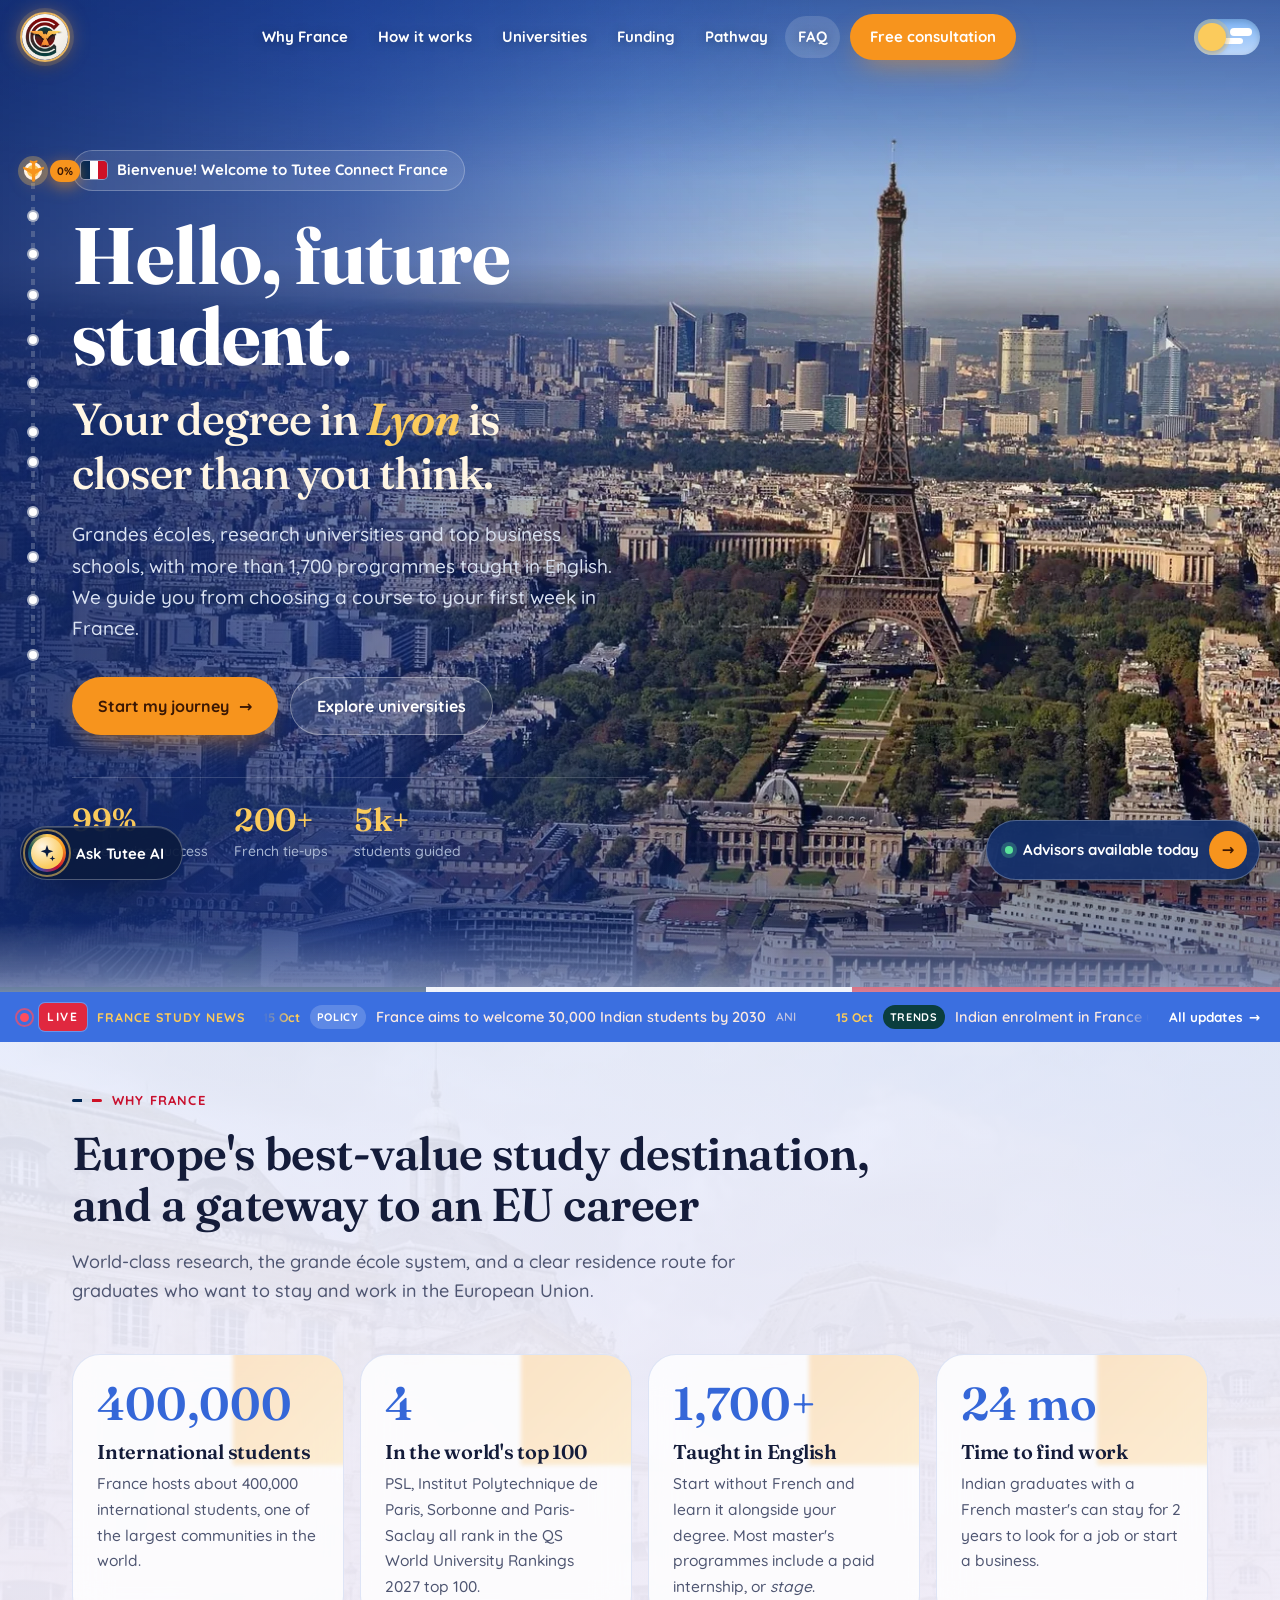
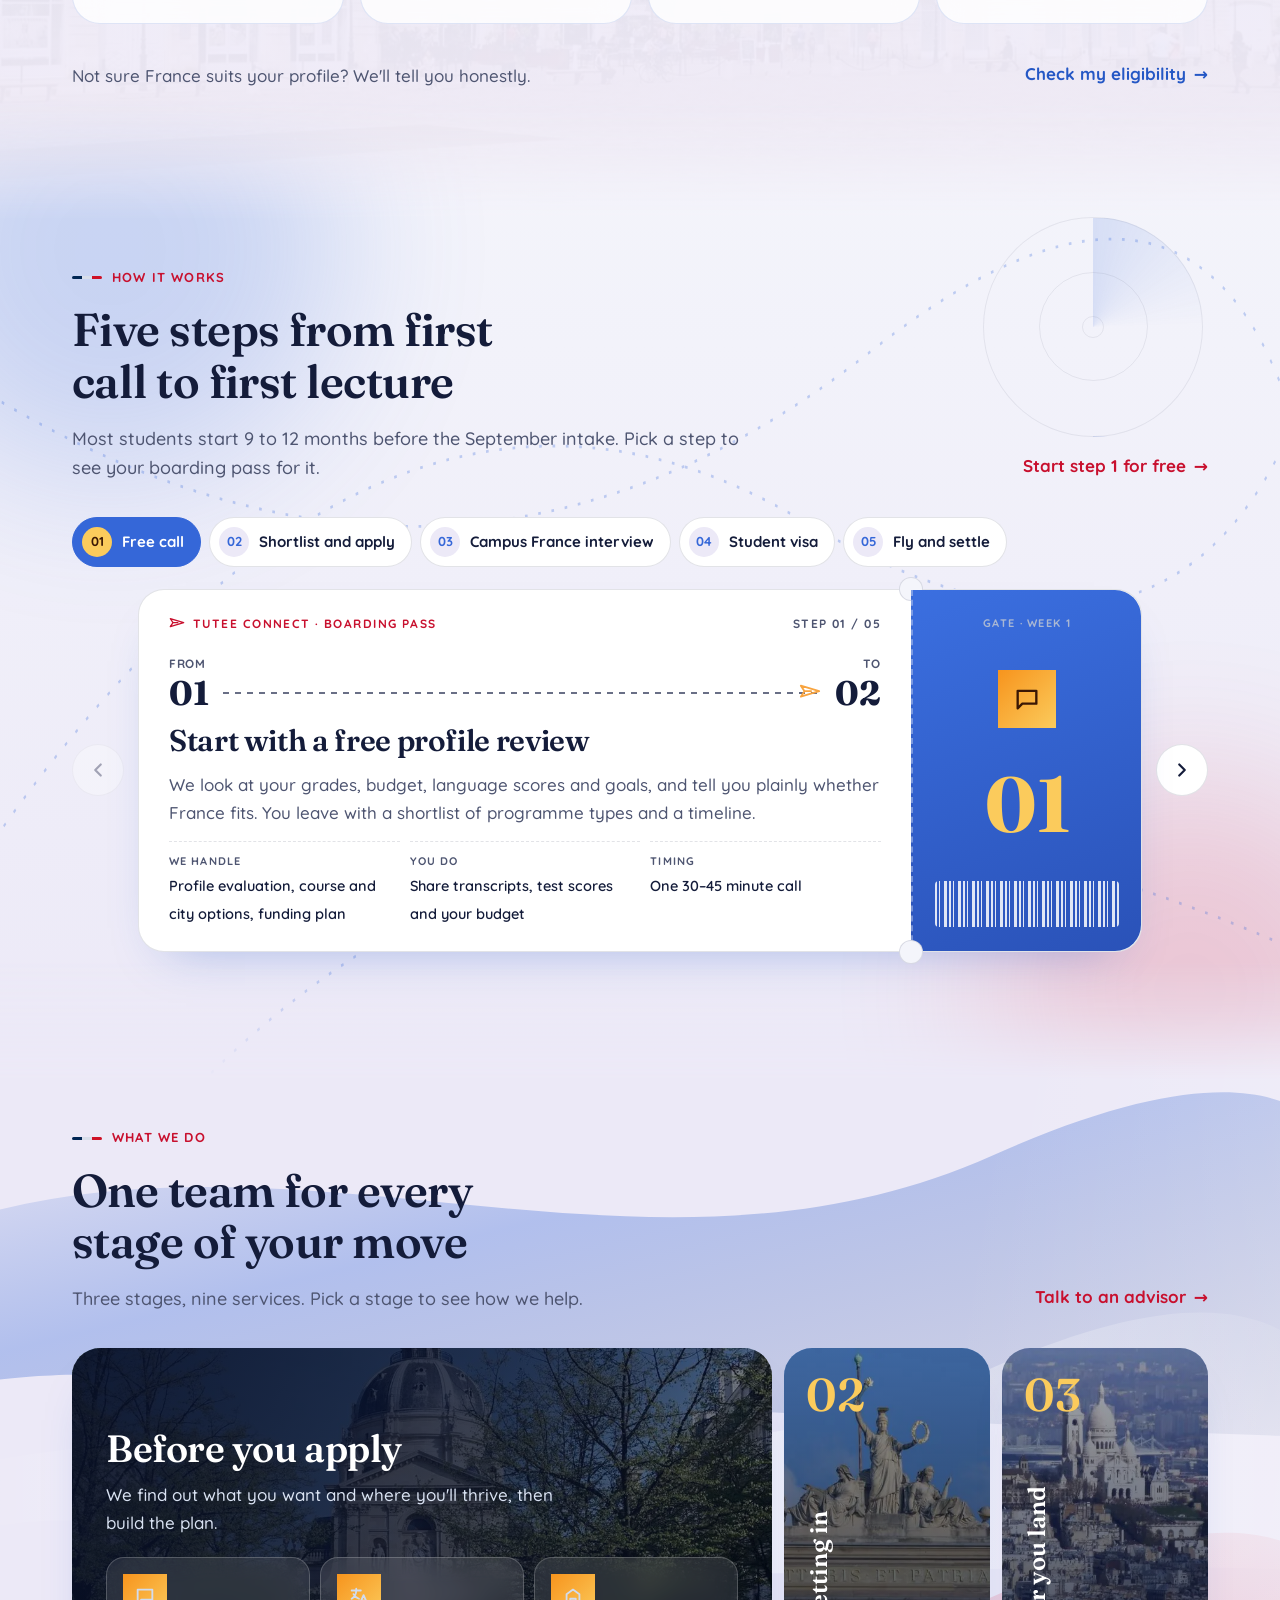
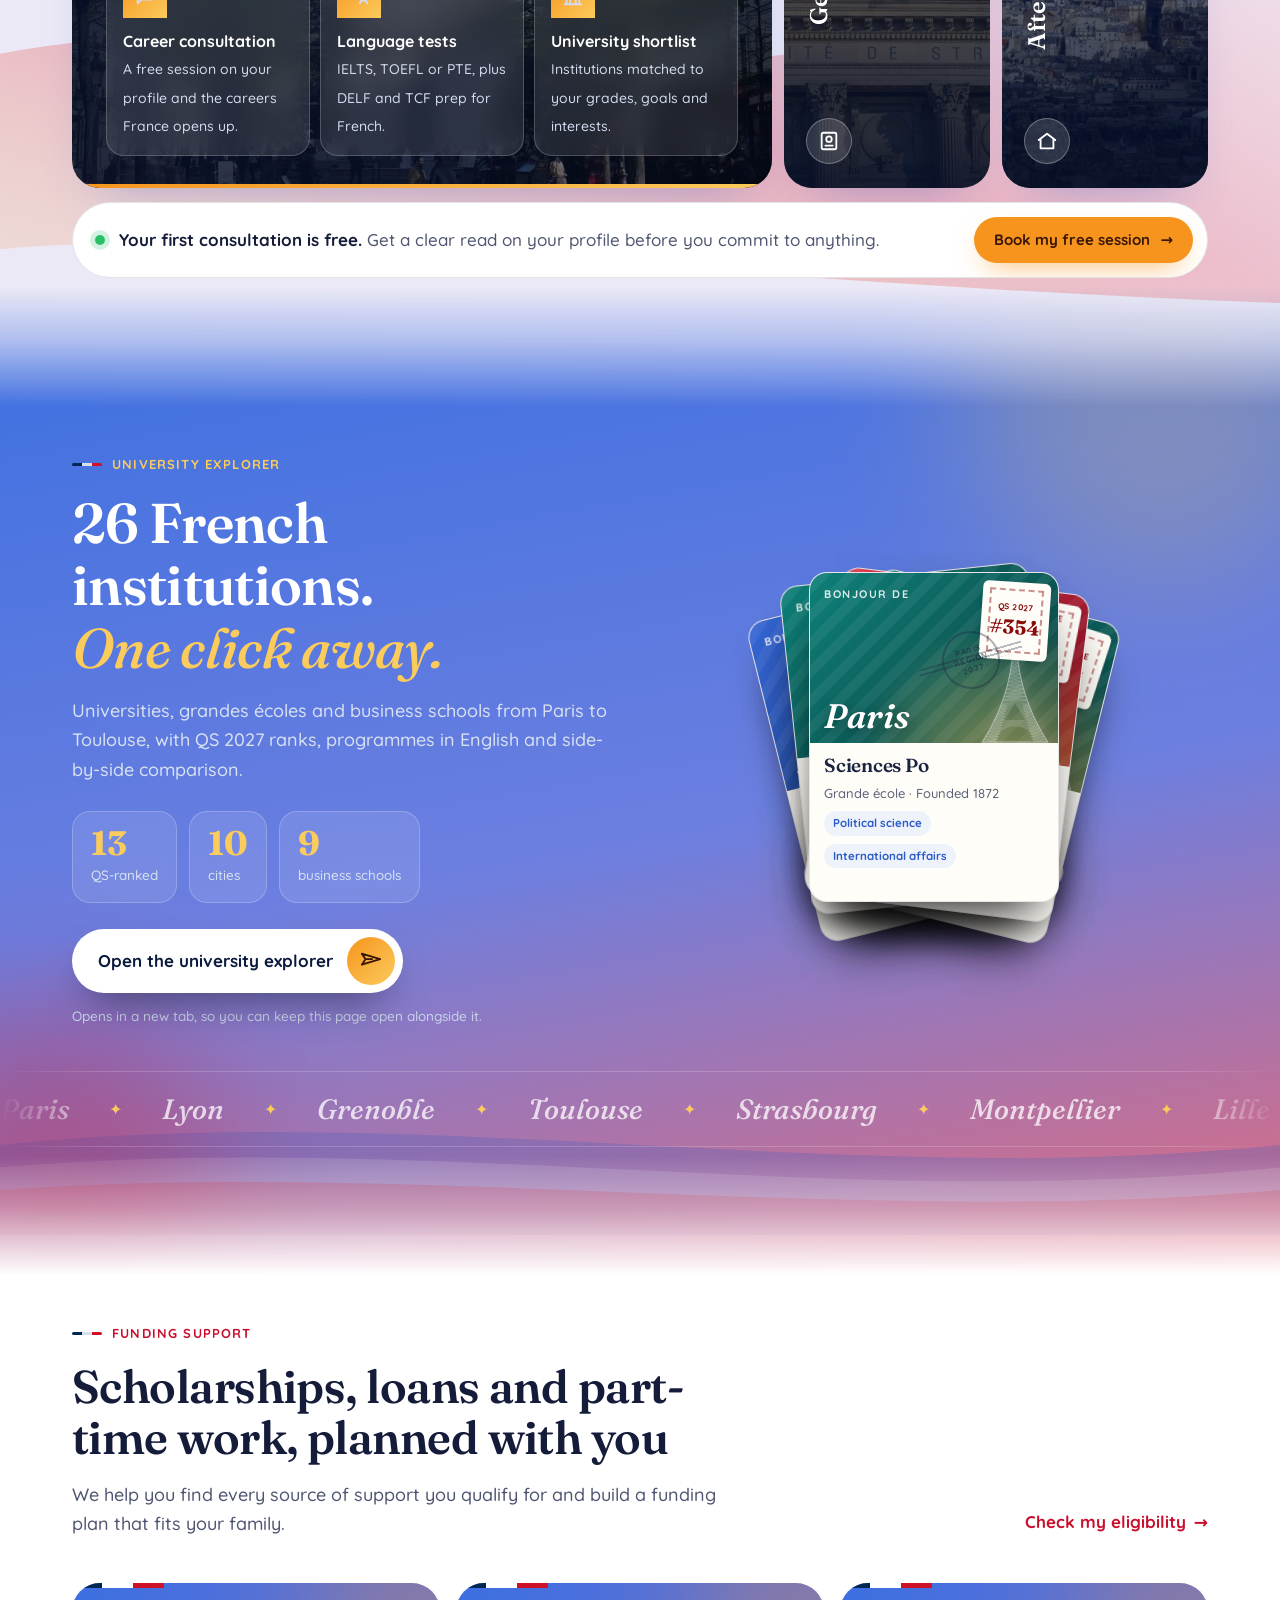
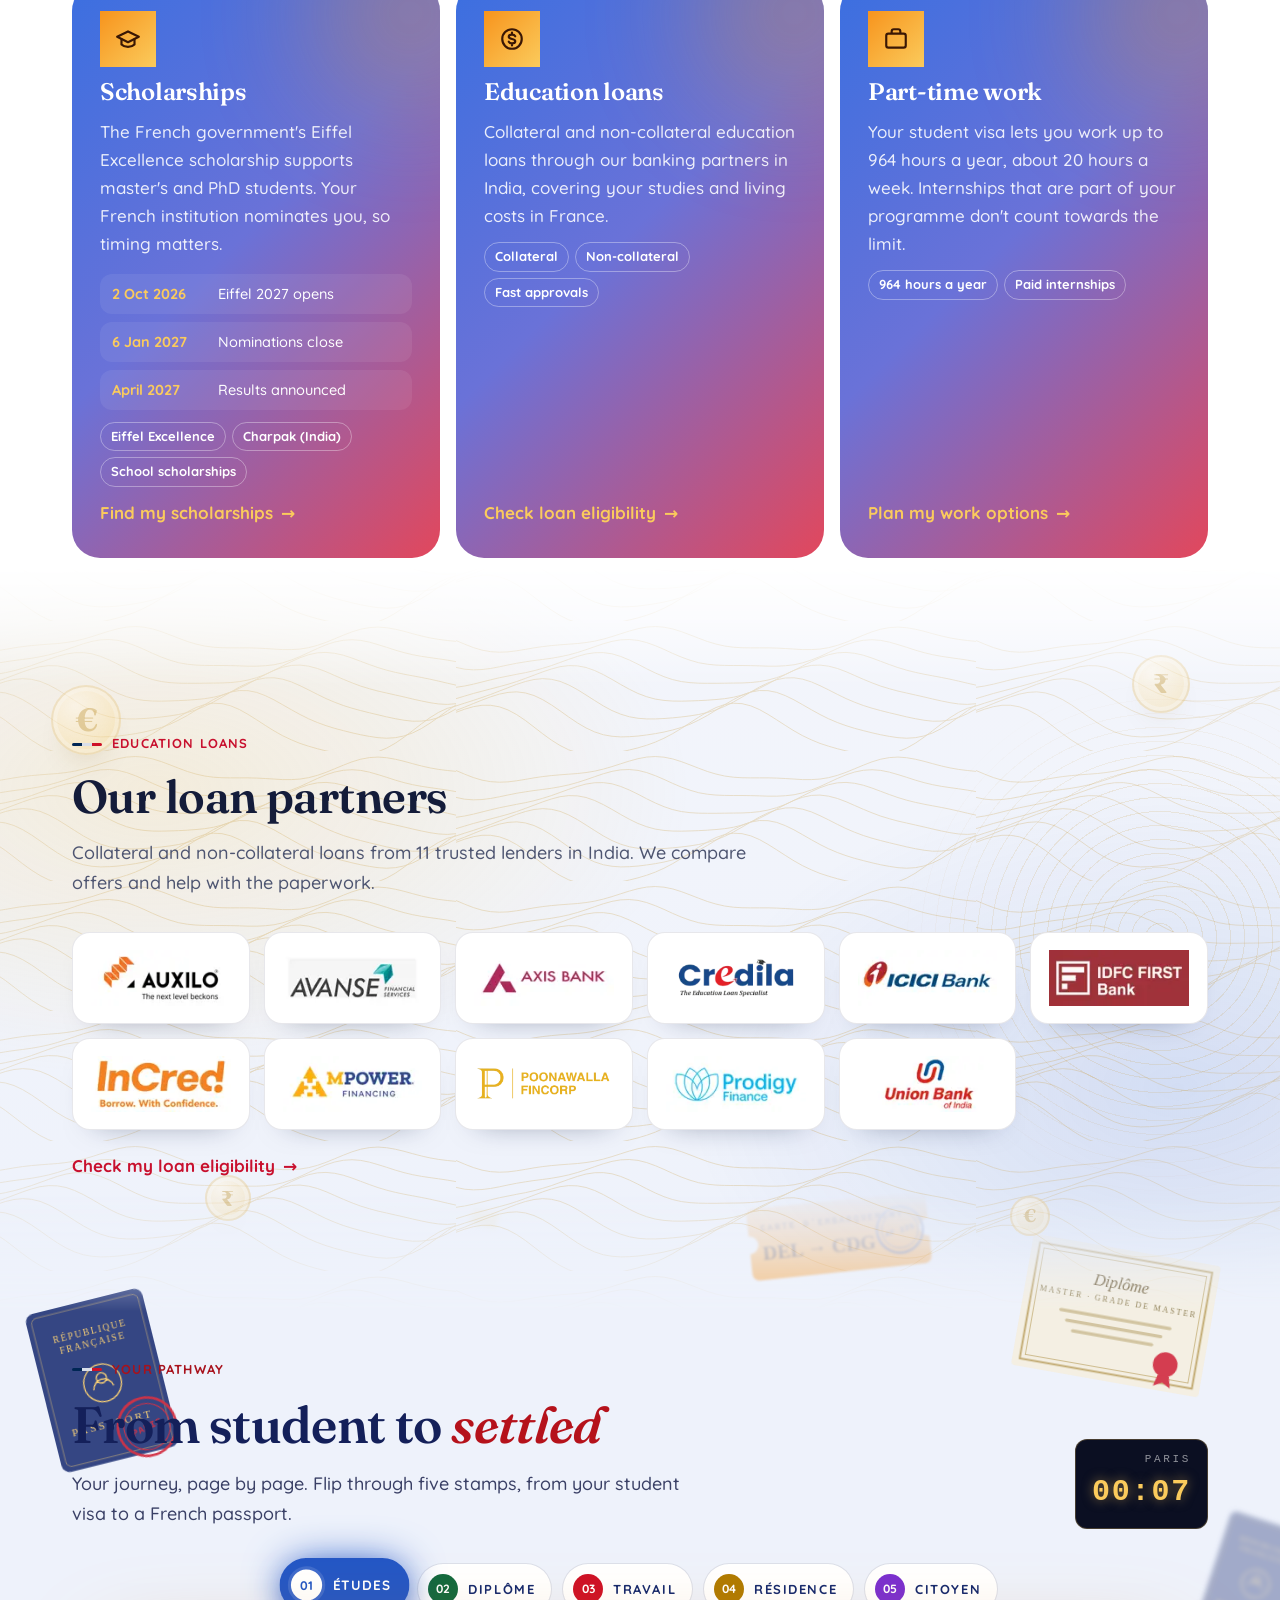
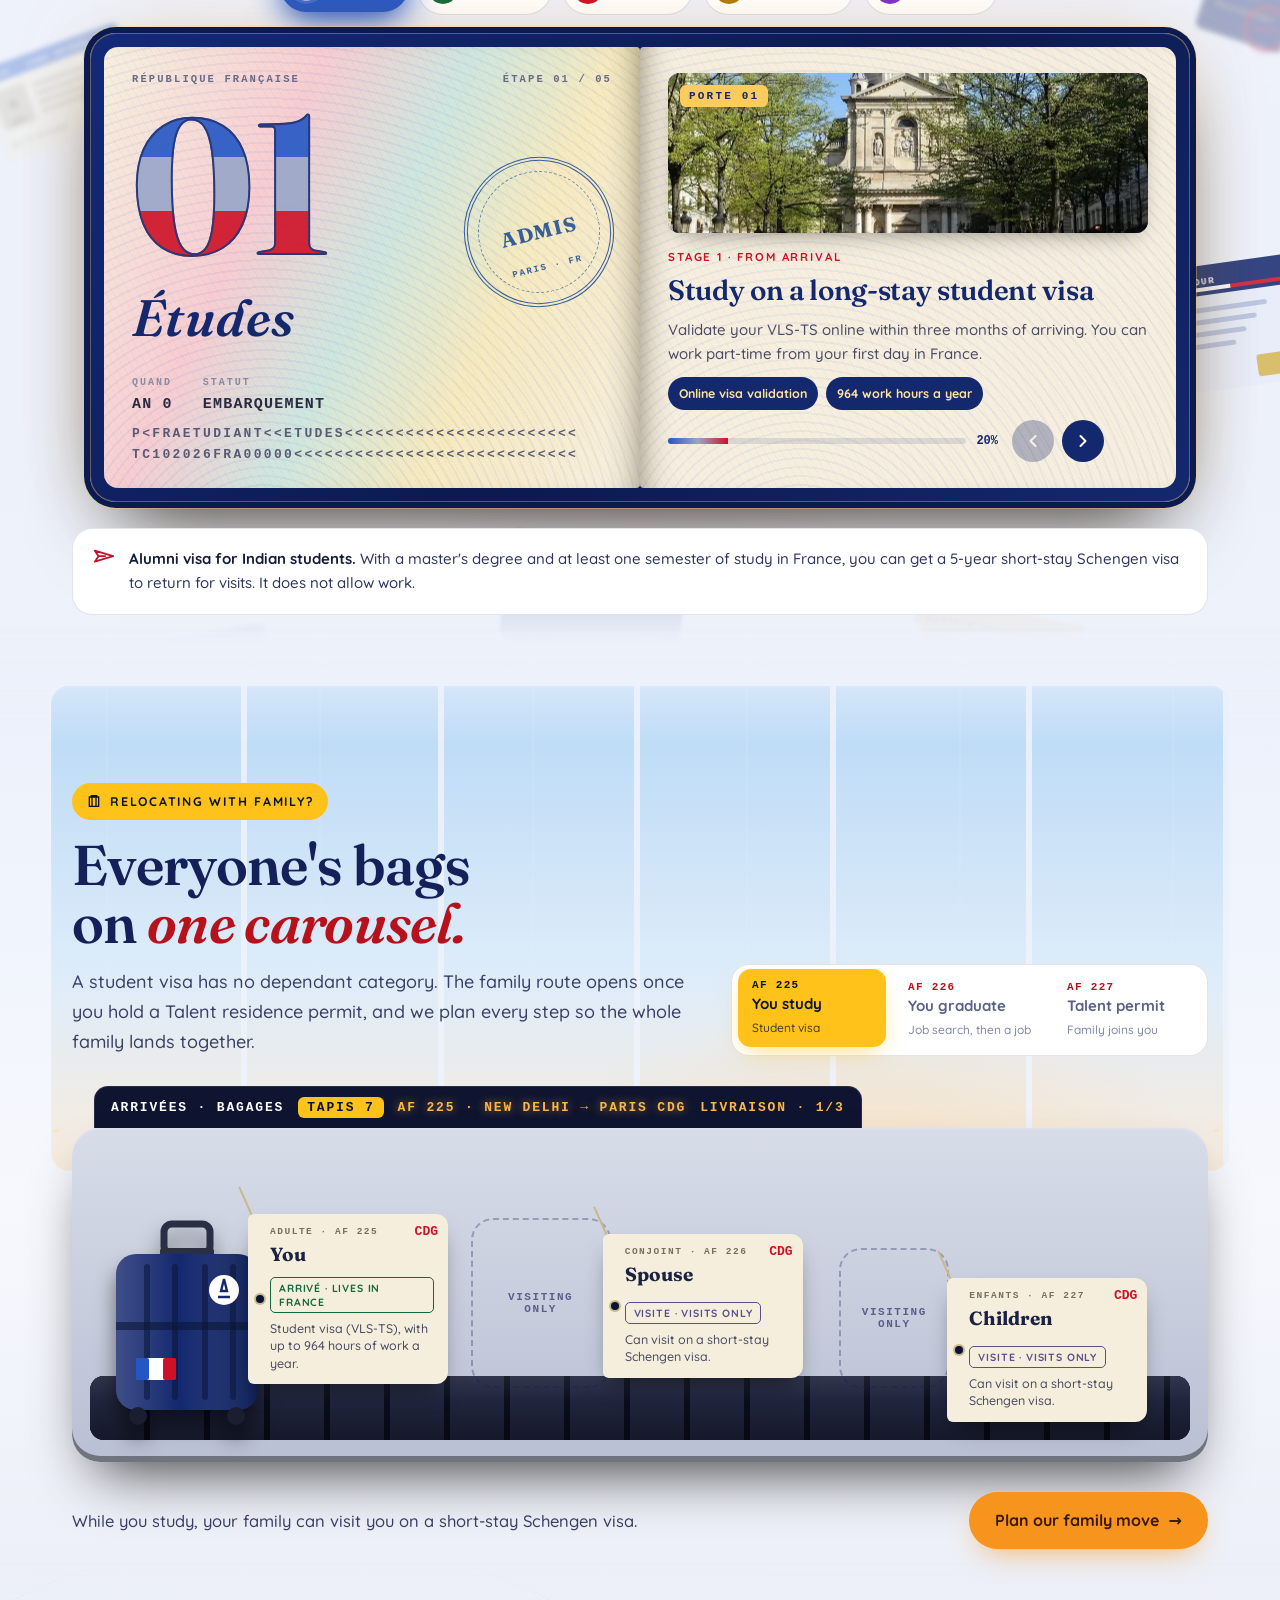
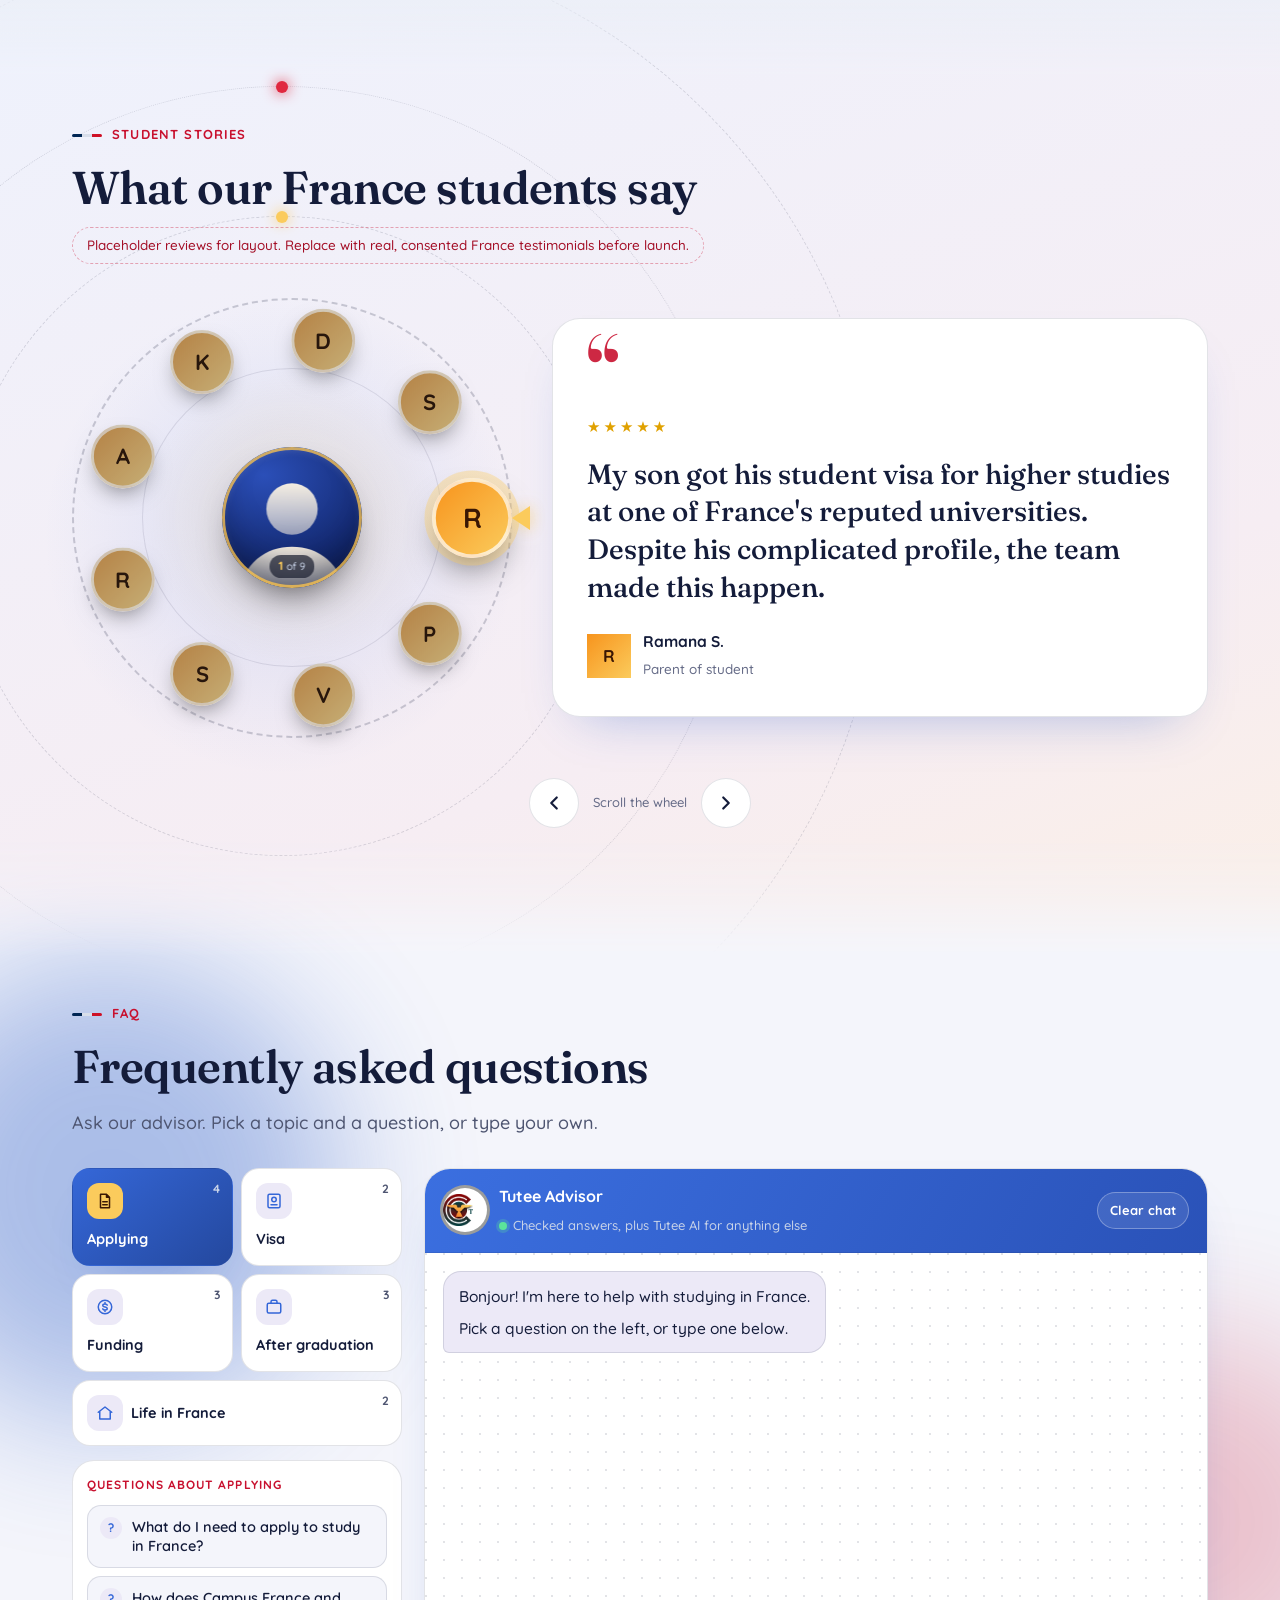
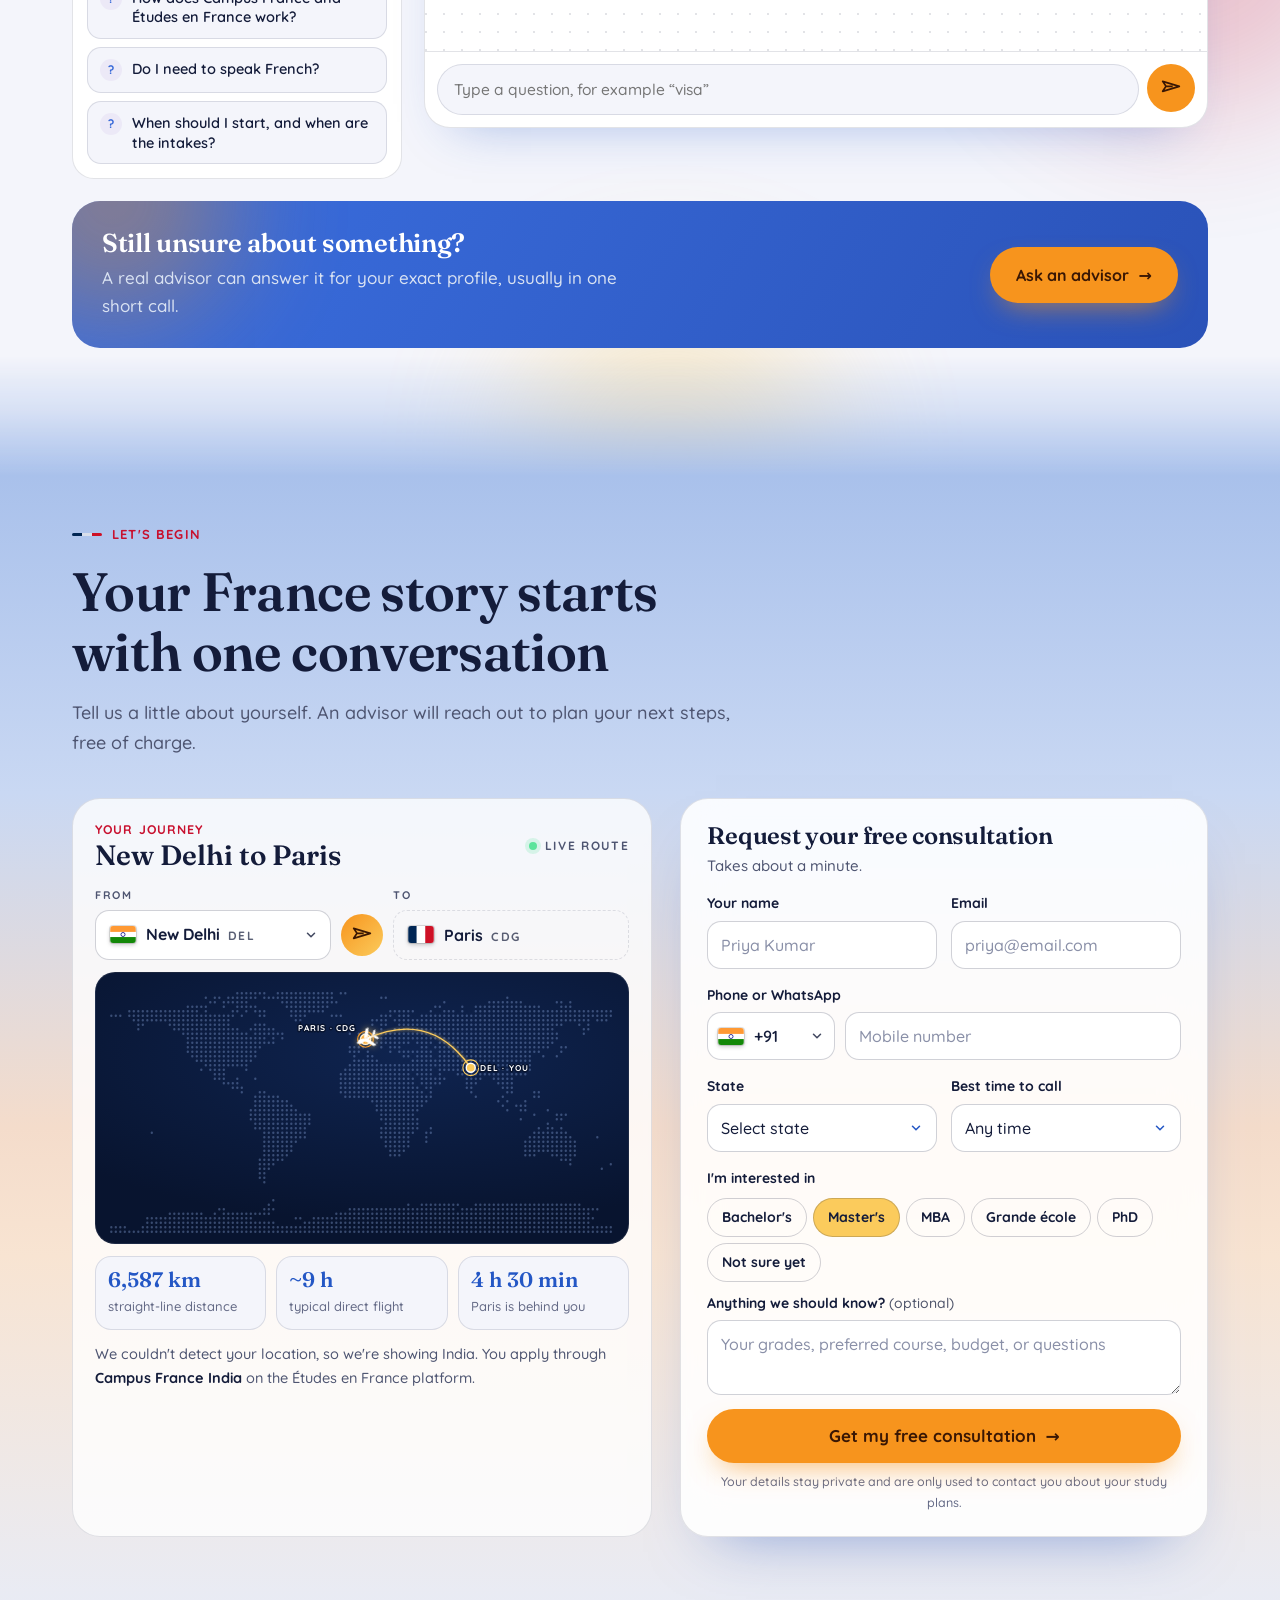
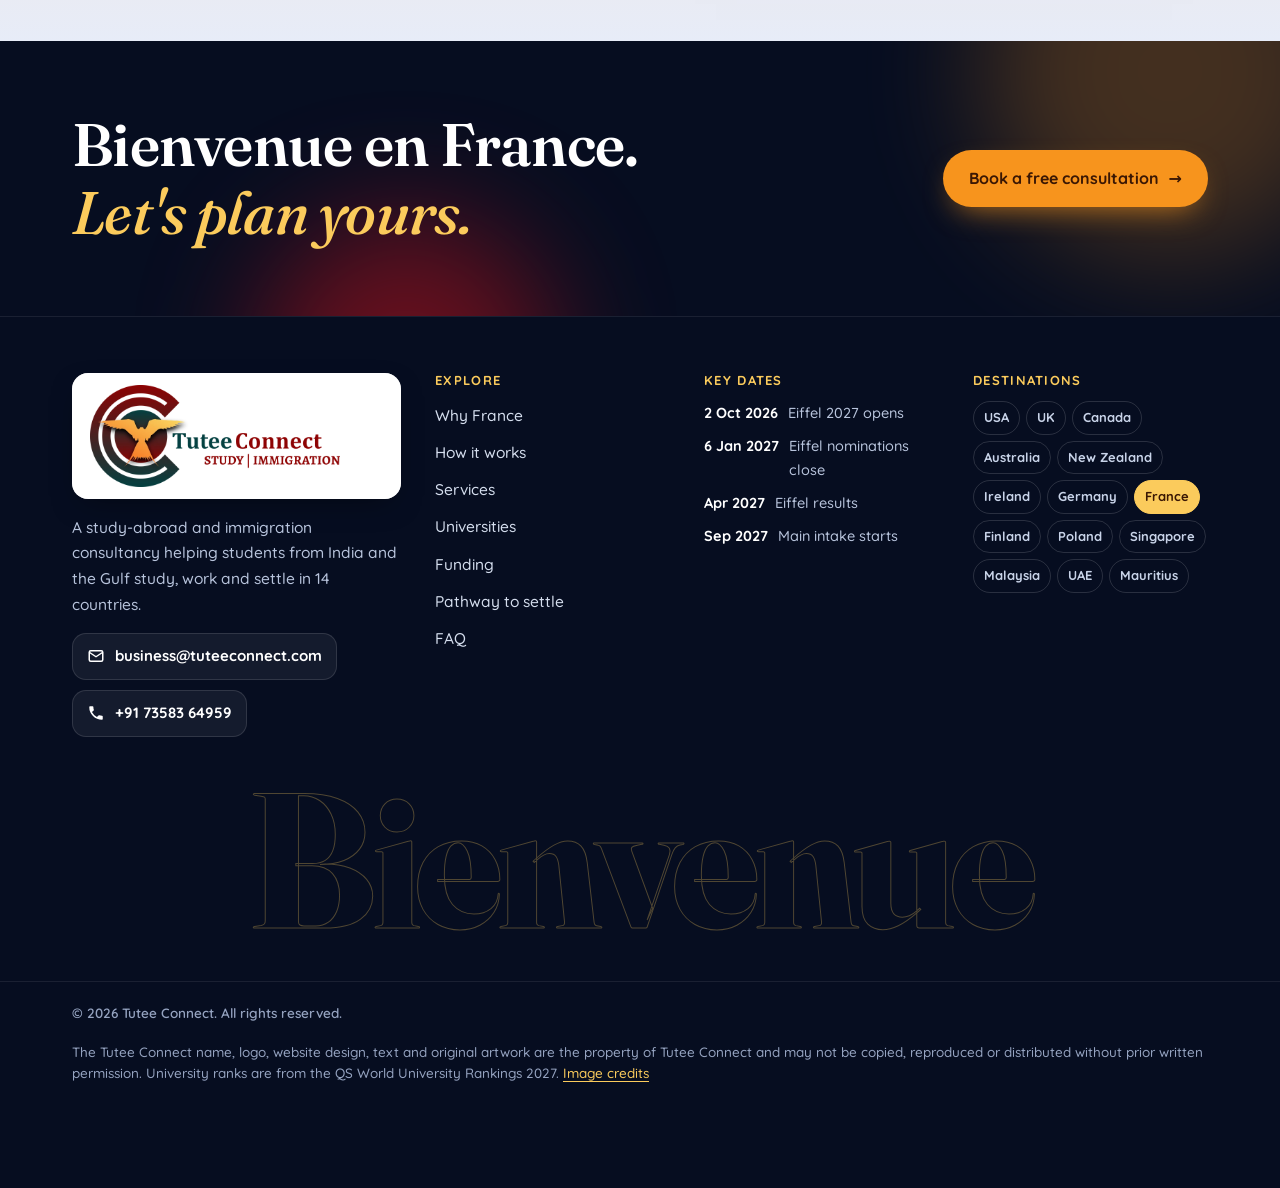
==== commit 91815542: "france uni phone fix" ====
--- a/index.html
+++ b/index.html
@@ -2883,6 +2883,19 @@
   .bp-top .air svg{width:14px;height:14px;flex:none}
 }
 @media (max-width:360px){.bp-top{font-size:8.6px;letter-spacing:.02em;gap:6px}.bp-top .air{gap:4px}.bp-top .air svg{width:11px;height:11px}}
+/* ===== v70 phone: university postcard fan stays inside the screen ===== */
+@media (max-width:700px){
+  .ut-fan{zoom:.74!important;height:350px!important;margin:22px auto 0!important;max-width:100%;overflow:visible}
+  .ut-fan .pc-mini:nth-child(1){--r:-11deg!important;--x:-66px!important;--y:10px!important}
+  .ut-fan .pc-mini:nth-child(2){--r:-5deg!important;--x:-33px!important;--y:0px!important}
+  .ut-fan .pc-mini:nth-child(3){--r:0deg!important;--x:0px!important;--y:-6px!important}
+  .ut-fan .pc-mini:nth-child(4){--r:5deg!important;--x:33px!important;--y:2px!important}
+  .ut-fan .pc-mini:nth-child(5){--r:11deg!important;--x:66px!important;--y:12px!important}
+  /* no spreading on tap: cards stay put, the touched one just lifts a little */
+  .ut-fan:hover .pc-mini,.ut-fan .pc-mini{transform:rotate(var(--r)) translate(var(--x),var(--y))!important}
+  .ut-fan .pc-mini:hover,.ut-fan .pc-mini:active{transform:rotate(var(--r)) translate(var(--x),calc(var(--y) - 10px))!important}
+}
+@media (max-width:700px) and (max-height:760px){.ut-fan{zoom:.66!important;height:340px!important;margin-top:16px!important}}
 </style>
 
 <svg width="0" height="0" style="position:absolute" aria-hidden="true">
